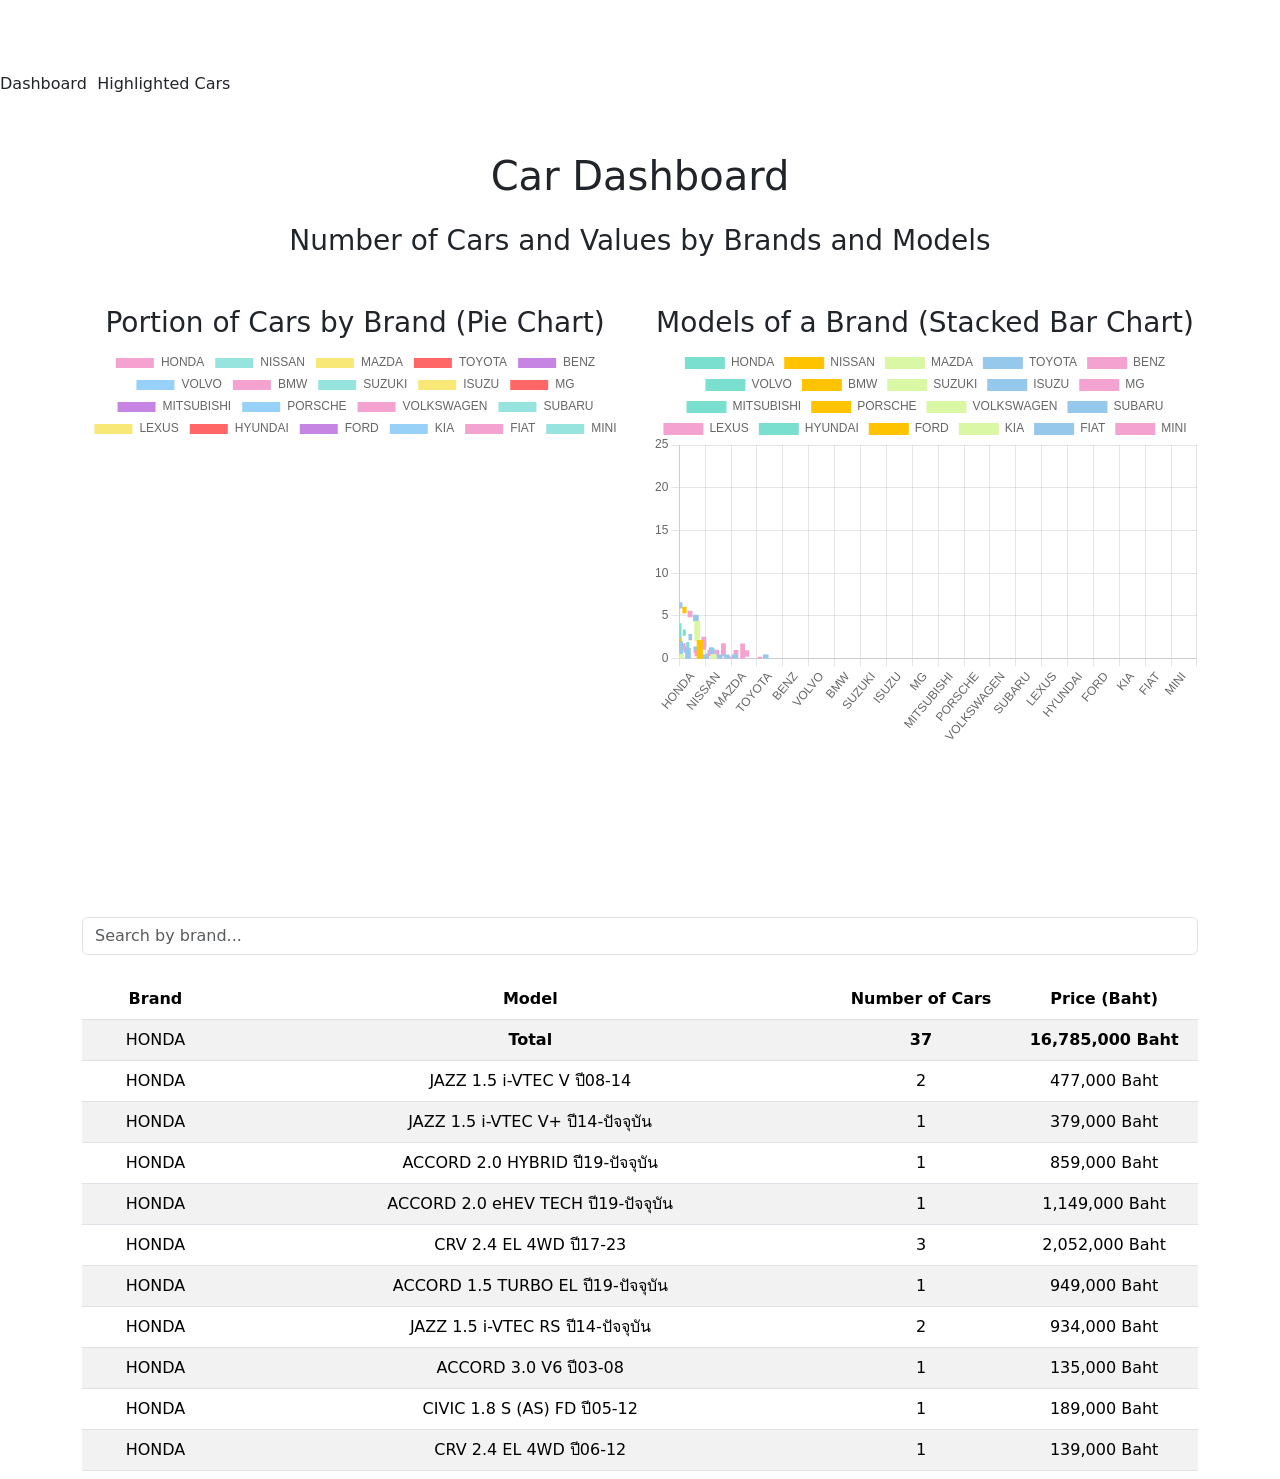
==== car-analytics/index.html @ ac3070f9 "project" ====
<!doctype html>
<html lang="en">

<head>
  <meta charset="UTF-8" />
  <meta name="viewport" content="width=device-width, initial-scale=1.0" />
  <title>Car Analysis</title>
  <!-- Bootstrap CSS -->
  <link href="https://cdn.jsdelivr.net/npm/bootstrap@5.3.0/dist/css/bootstrap.min.css" rel="stylesheet">
  <script type="module" crossorigin src="/car-analytics/assets/index-DmUefVXz.js"></script>
  <link rel="stylesheet" crossorigin href="/car-analytics/assets/index-yUA__XwN.css">
</head>

<body>
  <div id="root"></div>
  <!-- Bootstrap JS -->
  <script src="https://cdn.jsdelivr.net/npm/bootstrap@5.3.0/dist/js/bootstrap.bundle.min.js"></script>
</body>

</html>
---- car-analytics/assets/index-yUA__XwN.css ----
@charset "UTF-8";.highlighted-cars-container{padding:20px}.brand-tabs{display:flex;flex-wrap:wrap;gap:10px;margin:0}.brand-tab{padding:10px 15px;margin:0;cursor:pointer;background-color:#333;color:#fff;border:none;border-radius:5px;transition:background-color .3s ease}.brand-tab.active{background-color:#007bff;color:#fff}.form-control{width:100%;padding:10px;margin-bottom:20px;border-radius:5px;border:1px solid #ccc}.card-grid{display:grid;grid-template-columns:repeat(auto-fit,minmax(250px,1fr));gap:20px}.car-card{background-color:#fff;border:1px solid #ddd;border-radius:10px;padding:15px;box-shadow:0 2px 4px #0000001a;display:flex;flex-direction:column;justify-content:space-between}.car-image{width:100%;height:200px;object-fit:cover;border-radius:10px;margin-bottom:15px}.car-details h3{font-size:18px;margin-bottom:10px}.car-details p{margin:5px 0;font-size:14px}.car-details .highlight-button{padding:10px;margin-top:10px;background-color:#28a745;color:#fff;border:none;border-radius:5px;cursor:pointer}.car-details .highlight-button:hover{background-color:#218838}.car-details .remove-button{padding:10px;margin-top:10px;background-color:#dc3545;color:#fff;border:none;border-radius:5px;cursor:pointer}.car-details .remove-button:hover{background-color:#c82333}.remove-all-button{margin-top:20px;padding:10px 20px;background-color:#dc3545;color:#fff;border:none;border-radius:5px;cursor:pointer}.remove-all-button:hover{background-color:#c82333}#root{max-width:1280px;margin:0 auto;padding-top:4rem;text-align:center}.navbar{position:fixed;top:0;left:0;width:18%;z-index:1000;display:flex;justify-content:center;gap:0px;padding:1rem 0;background-color:#fff}.nav-link{text-decoration:none;font-size:1.2rem;font-weight:700;color:#ea8fb2;padding:.5rem 1rem;border-radius:5px;transition:background-color .3s ease,color .3s ease}.nav-link:hover{color:#fff;font-weight:bolder}.nav-link:active{font-weight:700;color:plum}.content{margin-top:2rem;padding:1rem}@media (max-width: 768px){#root{padding-top:6rem}.navbar{flex-direction:column;gap:10px}.nav-link{font-size:1rem}}/*!
* Bootstrap  v5.3.3 (https://getbootstrap.com/)
* Copyright 2011-2024 The Bootstrap Authors
* Licensed under MIT (https://github.com/twbs/bootstrap/blob/main/LICENSE)
*/:root,[data-bs-theme=light]{--bs-blue:#0d6efd;--bs-indigo:#6610f2;--bs-purple:#6f42c1;--bs-pink:#d63384;--bs-red:#dc3545;--bs-orange:#fd7e14;--bs-yellow:#ffc107;--bs-green:#198754;--bs-teal:#20c997;--bs-cyan:#0dcaf0;--bs-black:#000;--bs-white:#fff;--bs-gray:#6c757d;--bs-gray-dark:#343a40;--bs-gray-100:#f8f9fa;--bs-gray-200:#e9ecef;--bs-gray-300:#dee2e6;--bs-gray-400:#ced4da;--bs-gray-500:#adb5bd;--bs-gray-600:#6c757d;--bs-gray-700:#495057;--bs-gray-800:#343a40;--bs-gray-900:#212529;--bs-primary:#0d6efd;--bs-secondary:#6c757d;--bs-success:#198754;--bs-info:#0dcaf0;--bs-warning:#ffc107;--bs-danger:#dc3545;--bs-light:#f8f9fa;--bs-dark:#212529;--bs-primary-rgb:13,110,253;--bs-secondary-rgb:108,117,125;--bs-success-rgb:25,135,84;--bs-info-rgb:13,202,240;--bs-warning-rgb:255,193,7;--bs-danger-rgb:220,53,69;--bs-light-rgb:248,249,250;--bs-dark-rgb:33,37,41;--bs-primary-text-emphasis:#052c65;--bs-secondary-text-emphasis:#2b2f32;--bs-success-text-emphasis:#0a3622;--bs-info-text-emphasis:#055160;--bs-warning-text-emphasis:#664d03;--bs-danger-text-emphasis:#58151c;--bs-light-text-emphasis:#495057;--bs-dark-text-emphasis:#495057;--bs-primary-bg-subtle:#cfe2ff;--bs-secondary-bg-subtle:#e2e3e5;--bs-success-bg-subtle:#d1e7dd;--bs-info-bg-subtle:#cff4fc;--bs-warning-bg-subtle:#fff3cd;--bs-danger-bg-subtle:#f8d7da;--bs-light-bg-subtle:#fcfcfd;--bs-dark-bg-subtle:#ced4da;--bs-primary-border-subtle:#9ec5fe;--bs-secondary-border-subtle:#c4c8cb;--bs-success-border-subtle:#a3cfbb;--bs-info-border-subtle:#9eeaf9;--bs-warning-border-subtle:#ffe69c;--bs-danger-border-subtle:#f1aeb5;--bs-light-border-subtle:#e9ecef;--bs-dark-border-subtle:#adb5bd;--bs-white-rgb:255,255,255;--bs-black-rgb:0,0,0;--bs-font-sans-serif:system-ui,-apple-system,"Segoe UI",Roboto,"Helvetica Neue","Noto Sans","Liberation Sans",Arial,sans-serif,"Apple Color Emoji","Segoe UI Emoji","Segoe UI Symbol","Noto Color Emoji";--bs-font-monospace:SFMono-Regular,Menlo,Monaco,Consolas,"Liberation Mono","Courier New",monospace;--bs-gradient:linear-gradient(180deg, rgba(255, 255, 255, .15), rgba(255, 255, 255, 0));--bs-body-font-family:var(--bs-font-sans-serif);--bs-body-font-size:1rem;--bs-body-font-weight:400;--bs-body-line-height:1.5;--bs-body-color:#212529;--bs-body-color-rgb:33,37,41;--bs-body-bg:#fff;--bs-body-bg-rgb:255,255,255;--bs-emphasis-color:#000;--bs-emphasis-color-rgb:0,0,0;--bs-secondary-color:rgba(33, 37, 41, .75);--bs-secondary-color-rgb:33,37,41;--bs-secondary-bg:#e9ecef;--bs-secondary-bg-rgb:233,236,239;--bs-tertiary-color:rgba(33, 37, 41, .5);--bs-tertiary-color-rgb:33,37,41;--bs-tertiary-bg:#f8f9fa;--bs-tertiary-bg-rgb:248,249,250;--bs-heading-color:inherit;--bs-link-color:#0d6efd;--bs-link-color-rgb:13,110,253;--bs-link-decoration:underline;--bs-link-hover-color:#0a58ca;--bs-link-hover-color-rgb:10,88,202;--bs-code-color:#d63384;--bs-highlight-color:#212529;--bs-highlight-bg:#fff3cd;--bs-border-width:1px;--bs-border-style:solid;--bs-border-color:#dee2e6;--bs-border-color-translucent:rgba(0, 0, 0, .175);--bs-border-radius:.375rem;--bs-border-radius-sm:.25rem;--bs-border-radius-lg:.5rem;--bs-border-radius-xl:1rem;--bs-border-radius-xxl:2rem;--bs-border-radius-2xl:var(--bs-border-radius-xxl);--bs-border-radius-pill:50rem;--bs-box-shadow:0 .5rem 1rem rgba(0, 0, 0, .15);--bs-box-shadow-sm:0 .125rem .25rem rgba(0, 0, 0, .075);--bs-box-shadow-lg:0 1rem 3rem rgba(0, 0, 0, .175);--bs-box-shadow-inset:inset 0 1px 2px rgba(0, 0, 0, .075);--bs-focus-ring-width:.25rem;--bs-focus-ring-opacity:.25;--bs-focus-ring-color:rgba(13, 110, 253, .25);--bs-form-valid-color:#198754;--bs-form-valid-border-color:#198754;--bs-form-invalid-color:#dc3545;--bs-form-invalid-border-color:#dc3545}[data-bs-theme=dark]{color-scheme:dark;--bs-body-color:#dee2e6;--bs-body-color-rgb:222,226,230;--bs-body-bg:#212529;--bs-body-bg-rgb:33,37,41;--bs-emphasis-color:#fff;--bs-emphasis-color-rgb:255,255,255;--bs-secondary-color:rgba(222, 226, 230, .75);--bs-secondary-color-rgb:222,226,230;--bs-secondary-bg:#343a40;--bs-secondary-bg-rgb:52,58,64;--bs-tertiary-color:rgba(222, 226, 230, .5);--bs-tertiary-color-rgb:222,226,230;--bs-tertiary-bg:#2b3035;--bs-tertiary-bg-rgb:43,48,53;--bs-primary-text-emphasis:#6ea8fe;--bs-secondary-text-emphasis:#a7acb1;--bs-success-text-emphasis:#75b798;--bs-info-text-emphasis:#6edff6;--bs-warning-text-emphasis:#ffda6a;--bs-danger-text-emphasis:#ea868f;--bs-light-text-emphasis:#f8f9fa;--bs-dark-text-emphasis:#dee2e6;--bs-primary-bg-subtle:#031633;--bs-secondary-bg-subtle:#161719;--bs-success-bg-subtle:#051b11;--bs-info-bg-subtle:#032830;--bs-warning-bg-subtle:#332701;--bs-danger-bg-subtle:#2c0b0e;--bs-light-bg-subtle:#343a40;--bs-dark-bg-subtle:#1a1d20;--bs-primary-border-subtle:#084298;--bs-secondary-border-subtle:#41464b;--bs-success-border-subtle:#0f5132;--bs-info-border-subtle:#087990;--bs-warning-border-subtle:#997404;--bs-danger-border-subtle:#842029;--bs-light-border-subtle:#495057;--bs-dark-border-subtle:#343a40;--bs-heading-color:inherit;--bs-link-color:#6ea8fe;--bs-link-hover-color:#8bb9fe;--bs-link-color-rgb:110,168,254;--bs-link-hover-color-rgb:139,185,254;--bs-code-color:#e685b5;--bs-highlight-color:#dee2e6;--bs-highlight-bg:#664d03;--bs-border-color:#495057;--bs-border-color-translucent:rgba(255, 255, 255, .15);--bs-form-valid-color:#75b798;--bs-form-valid-border-color:#75b798;--bs-form-invalid-color:#ea868f;--bs-form-invalid-border-color:#ea868f}*,:after,:before{box-sizing:border-box}@media (prefers-reduced-motion:no-preference){:root{scroll-behavior:smooth}}body{margin:0;font-family:var(--bs-body-font-family);font-size:var(--bs-body-font-size);font-weight:var(--bs-body-font-weight);line-height:var(--bs-body-line-height);color:var(--bs-body-color);text-align:var(--bs-body-text-align);background-color:var(--bs-body-bg);-webkit-text-size-adjust:100%;-webkit-tap-highlight-color:transparent}hr{margin:1rem 0;color:inherit;border:0;border-top:var(--bs-border-width) solid;opacity:.25}.h1,.h2,.h3,.h4,.h5,.h6,h1,h2,h3,h4,h5,h6{margin-top:0;margin-bottom:.5rem;font-weight:500;line-height:1.2;color:var(--bs-heading-color)}.h1,h1{font-size:calc(1.375rem + 1.5vw)}@media (min-width:1200px){.h1,h1{font-size:2.5rem}}.h2,h2{font-size:calc(1.325rem + .9vw)}@media (min-width:1200px){.h2,h2{font-size:2rem}}.h3,h3{font-size:calc(1.3rem + .6vw)}@media (min-width:1200px){.h3,h3{font-size:1.75rem}}.h4,h4{font-size:calc(1.275rem + .3vw)}@media (min-width:1200px){.h4,h4{font-size:1.5rem}}.h5,h5{font-size:1.25rem}.h6,h6{font-size:1rem}p{margin-top:0;margin-bottom:1rem}abbr[title]{-webkit-text-decoration:underline dotted;text-decoration:underline dotted;cursor:help;-webkit-text-decoration-skip-ink:none;text-decoration-skip-ink:none}address{margin-bottom:1rem;font-style:normal;line-height:inherit}ol,ul{padding-left:2rem}dl,ol,ul{margin-top:0;margin-bottom:1rem}ol ol,ol ul,ul ol,ul ul{margin-bottom:0}dt{font-weight:700}dd{margin-bottom:.5rem;margin-left:0}blockquote{margin:0 0 1rem}b,strong{font-weight:bolder}.small,small{font-size:.875em}.mark,mark{padding:.1875em;color:var(--bs-highlight-color);background-color:var(--bs-highlight-bg)}sub,sup{position:relative;font-size:.75em;line-height:0;vertical-align:baseline}sub{bottom:-.25em}sup{top:-.5em}a{color:rgba(var(--bs-link-color-rgb),var(--bs-link-opacity,1));text-decoration:underline}a:hover{--bs-link-color-rgb:var(--bs-link-hover-color-rgb)}a:not([href]):not([class]),a:not([href]):not([class]):hover{color:inherit;text-decoration:none}code,kbd,pre,samp{font-family:var(--bs-font-monospace);font-size:1em}pre{display:block;margin-top:0;margin-bottom:1rem;overflow:auto;font-size:.875em}pre code{font-size:inherit;color:inherit;word-break:normal}code{font-size:.875em;color:var(--bs-code-color);word-wrap:break-word}a>code{color:inherit}kbd{padding:.1875rem .375rem;font-size:.875em;color:var(--bs-body-bg);background-color:var(--bs-body-color);border-radius:.25rem}kbd kbd{padding:0;font-size:1em}figure{margin:0 0 1rem}img,svg{vertical-align:middle}table{caption-side:bottom;border-collapse:collapse}caption{padding-top:.5rem;padding-bottom:.5rem;color:var(--bs-secondary-color);text-align:left}th{text-align:inherit;text-align:-webkit-match-parent}tbody,td,tfoot,th,thead,tr{border-color:inherit;border-style:solid;border-width:0}label{display:inline-block}button{border-radius:0}button:focus:not(:focus-visible){outline:0}button,input,optgroup,select,textarea{margin:0;font-family:inherit;font-size:inherit;line-height:inherit}button,select{text-transform:none}[role=button]{cursor:pointer}select{word-wrap:normal}select:disabled{opacity:1}[list]:not([type=date]):not([type=datetime-local]):not([type=month]):not([type=week]):not([type=time])::-webkit-calendar-picker-indicator{display:none!important}[type=button],[type=reset],[type=submit],button{-webkit-appearance:button}[type=button]:not(:disabled),[type=reset]:not(:disabled),[type=submit]:not(:disabled),button:not(:disabled){cursor:pointer}::-moz-focus-inner{padding:0;border-style:none}textarea{resize:vertical}fieldset{min-width:0;padding:0;margin:0;border:0}legend{float:left;width:100%;padding:0;margin-bottom:.5rem;font-size:calc(1.275rem + .3vw);line-height:inherit}@media (min-width:1200px){legend{font-size:1.5rem}}legend+*{clear:left}::-webkit-datetime-edit-day-field,::-webkit-datetime-edit-fields-wrapper,::-webkit-datetime-edit-hour-field,::-webkit-datetime-edit-minute,::-webkit-datetime-edit-month-field,::-webkit-datetime-edit-text,::-webkit-datetime-edit-year-field{padding:0}::-webkit-inner-spin-button{height:auto}[type=search]{-webkit-appearance:textfield;outline-offset:-2px}::-webkit-search-decoration{-webkit-appearance:none}::-webkit-color-swatch-wrapper{padding:0}::-webkit-file-upload-button{font:inherit;-webkit-appearance:button}::file-selector-button{font:inherit;-webkit-appearance:button}output{display:inline-block}iframe{border:0}summary{display:list-item;cursor:pointer}progress{vertical-align:baseline}[hidden]{display:none!important}.lead{font-size:1.25rem;font-weight:300}.display-1{font-size:calc(1.625rem + 4.5vw);font-weight:300;line-height:1.2}@media (min-width:1200px){.display-1{font-size:5rem}}.display-2{font-size:calc(1.575rem + 3.9vw);font-weight:300;line-height:1.2}@media (min-width:1200px){.display-2{font-size:4.5rem}}.display-3{font-size:calc(1.525rem + 3.3vw);font-weight:300;line-height:1.2}@media (min-width:1200px){.display-3{font-size:4rem}}.display-4{font-size:calc(1.475rem + 2.7vw);font-weight:300;line-height:1.2}@media (min-width:1200px){.display-4{font-size:3.5rem}}.display-5{font-size:calc(1.425rem + 2.1vw);font-weight:300;line-height:1.2}@media (min-width:1200px){.display-5{font-size:3rem}}.display-6{font-size:calc(1.375rem + 1.5vw);font-weight:300;line-height:1.2}@media (min-width:1200px){.display-6{font-size:2.5rem}}.list-unstyled,.list-inline{padding-left:0;list-style:none}.list-inline-item{display:inline-block}.list-inline-item:not(:last-child){margin-right:.5rem}.initialism{font-size:.875em;text-transform:uppercase}.blockquote{margin-bottom:1rem;font-size:1.25rem}.blockquote>:last-child{margin-bottom:0}.blockquote-footer{margin-top:-1rem;margin-bottom:1rem;font-size:.875em;color:#6c757d}.blockquote-footer:before{content:"— "}.img-fluid{max-width:100%;height:auto}.img-thumbnail{padding:.25rem;background-color:var(--bs-body-bg);border:var(--bs-border-width) solid var(--bs-border-color);border-radius:var(--bs-border-radius);max-width:100%;height:auto}.figure{display:inline-block}.figure-img{margin-bottom:.5rem;line-height:1}.figure-caption{font-size:.875em;color:var(--bs-secondary-color)}.container,.container-fluid,.container-lg,.container-md,.container-sm,.container-xl,.container-xxl{--bs-gutter-x:1.5rem;--bs-gutter-y:0;width:100%;padding-right:calc(var(--bs-gutter-x) * .5);padding-left:calc(var(--bs-gutter-x) * .5);margin-right:auto;margin-left:auto}@media (min-width:576px){.container,.container-sm{max-width:540px}}@media (min-width:768px){.container,.container-md,.container-sm{max-width:720px}}@media (min-width:992px){.container,.container-lg,.container-md,.container-sm{max-width:960px}}@media (min-width:1200px){.container,.container-lg,.container-md,.container-sm,.container-xl{max-width:1140px}}@media (min-width:1400px){.container,.container-lg,.container-md,.container-sm,.container-xl,.container-xxl{max-width:1320px}}:root{--bs-breakpoint-xs:0;--bs-breakpoint-sm:576px;--bs-breakpoint-md:768px;--bs-breakpoint-lg:992px;--bs-breakpoint-xl:1200px;--bs-breakpoint-xxl:1400px}.row{--bs-gutter-x:1.5rem;--bs-gutter-y:0;display:flex;flex-wrap:wrap;margin-top:calc(-1 * var(--bs-gutter-y));margin-right:calc(-.5 * var(--bs-gutter-x));margin-left:calc(-.5 * var(--bs-gutter-x))}.row>*{flex-shrink:0;width:100%;max-width:100%;padding-right:calc(var(--bs-gutter-x) * .5);padding-left:calc(var(--bs-gutter-x) * .5);margin-top:var(--bs-gutter-y)}.col{flex:1 0 0%}.row-cols-auto>*{flex:0 0 auto;width:auto}.row-cols-1>*{flex:0 0 auto;width:100%}.row-cols-2>*{flex:0 0 auto;width:50%}.row-cols-3>*{flex:0 0 auto;width:33.33333333%}.row-cols-4>*{flex:0 0 auto;width:25%}.row-cols-5>*{flex:0 0 auto;width:20%}.row-cols-6>*{flex:0 0 auto;width:16.66666667%}.col-auto{flex:0 0 auto;width:auto}.col-1{flex:0 0 auto;width:8.33333333%}.col-2{flex:0 0 auto;width:16.66666667%}.col-3{flex:0 0 auto;width:25%}.col-4{flex:0 0 auto;width:33.33333333%}.col-5{flex:0 0 auto;width:41.66666667%}.col-6{flex:0 0 auto;width:50%}.col-7{flex:0 0 auto;width:58.33333333%}.col-8{flex:0 0 auto;width:66.66666667%}.col-9{flex:0 0 auto;width:75%}.col-10{flex:0 0 auto;width:83.33333333%}.col-11{flex:0 0 auto;width:91.66666667%}.col-12{flex:0 0 auto;width:100%}.offset-1{margin-left:8.33333333%}.offset-2{margin-left:16.66666667%}.offset-3{margin-left:25%}.offset-4{margin-left:33.33333333%}.offset-5{margin-left:41.66666667%}.offset-6{margin-left:50%}.offset-7{margin-left:58.33333333%}.offset-8{margin-left:66.66666667%}.offset-9{margin-left:75%}.offset-10{margin-left:83.33333333%}.offset-11{margin-left:91.66666667%}.g-0,.gx-0{--bs-gutter-x:0}.g-0,.gy-0{--bs-gutter-y:0}.g-1,.gx-1{--bs-gutter-x:.25rem}.g-1,.gy-1{--bs-gutter-y:.25rem}.g-2,.gx-2{--bs-gutter-x:.5rem}.g-2,.gy-2{--bs-gutter-y:.5rem}.g-3,.gx-3{--bs-gutter-x:1rem}.g-3,.gy-3{--bs-gutter-y:1rem}.g-4,.gx-4{--bs-gutter-x:1.5rem}.g-4,.gy-4{--bs-gutter-y:1.5rem}.g-5,.gx-5{--bs-gutter-x:3rem}.g-5,.gy-5{--bs-gutter-y:3rem}@media (min-width:576px){.col-sm{flex:1 0 0%}.row-cols-sm-auto>*{flex:0 0 auto;width:auto}.row-cols-sm-1>*{flex:0 0 auto;width:100%}.row-cols-sm-2>*{flex:0 0 auto;width:50%}.row-cols-sm-3>*{flex:0 0 auto;width:33.33333333%}.row-cols-sm-4>*{flex:0 0 auto;width:25%}.row-cols-sm-5>*{flex:0 0 auto;width:20%}.row-cols-sm-6>*{flex:0 0 auto;width:16.66666667%}.col-sm-auto{flex:0 0 auto;width:auto}.col-sm-1{flex:0 0 auto;width:8.33333333%}.col-sm-2{flex:0 0 auto;width:16.66666667%}.col-sm-3{flex:0 0 auto;width:25%}.col-sm-4{flex:0 0 auto;width:33.33333333%}.col-sm-5{flex:0 0 auto;width:41.66666667%}.col-sm-6{flex:0 0 auto;width:50%}.col-sm-7{flex:0 0 auto;width:58.33333333%}.col-sm-8{flex:0 0 auto;width:66.66666667%}.col-sm-9{flex:0 0 auto;width:75%}.col-sm-10{flex:0 0 auto;width:83.33333333%}.col-sm-11{flex:0 0 auto;width:91.66666667%}.col-sm-12{flex:0 0 auto;width:100%}.offset-sm-0{margin-left:0}.offset-sm-1{margin-left:8.33333333%}.offset-sm-2{margin-left:16.66666667%}.offset-sm-3{margin-left:25%}.offset-sm-4{margin-left:33.33333333%}.offset-sm-5{margin-left:41.66666667%}.offset-sm-6{margin-left:50%}.offset-sm-7{margin-left:58.33333333%}.offset-sm-8{margin-left:66.66666667%}.offset-sm-9{margin-left:75%}.offset-sm-10{margin-left:83.33333333%}.offset-sm-11{margin-left:91.66666667%}.g-sm-0,.gx-sm-0{--bs-gutter-x:0}.g-sm-0,.gy-sm-0{--bs-gutter-y:0}.g-sm-1,.gx-sm-1{--bs-gutter-x:.25rem}.g-sm-1,.gy-sm-1{--bs-gutter-y:.25rem}.g-sm-2,.gx-sm-2{--bs-gutter-x:.5rem}.g-sm-2,.gy-sm-2{--bs-gutter-y:.5rem}.g-sm-3,.gx-sm-3{--bs-gutter-x:1rem}.g-sm-3,.gy-sm-3{--bs-gutter-y:1rem}.g-sm-4,.gx-sm-4{--bs-gutter-x:1.5rem}.g-sm-4,.gy-sm-4{--bs-gutter-y:1.5rem}.g-sm-5,.gx-sm-5{--bs-gutter-x:3rem}.g-sm-5,.gy-sm-5{--bs-gutter-y:3rem}}@media (min-width:768px){.col-md{flex:1 0 0%}.row-cols-md-auto>*{flex:0 0 auto;width:auto}.row-cols-md-1>*{flex:0 0 auto;width:100%}.row-cols-md-2>*{flex:0 0 auto;width:50%}.row-cols-md-3>*{flex:0 0 auto;width:33.33333333%}.row-cols-md-4>*{flex:0 0 auto;width:25%}.row-cols-md-5>*{flex:0 0 auto;width:20%}.row-cols-md-6>*{flex:0 0 auto;width:16.66666667%}.col-md-auto{flex:0 0 auto;width:auto}.col-md-1{flex:0 0 auto;width:8.33333333%}.col-md-2{flex:0 0 auto;width:16.66666667%}.col-md-3{flex:0 0 auto;width:25%}.col-md-4{flex:0 0 auto;width:33.33333333%}.col-md-5{flex:0 0 auto;width:41.66666667%}.col-md-6{flex:0 0 auto;width:50%}.col-md-7{flex:0 0 auto;width:58.33333333%}.col-md-8{flex:0 0 auto;width:66.66666667%}.col-md-9{flex:0 0 auto;width:75%}.col-md-10{flex:0 0 auto;width:83.33333333%}.col-md-11{flex:0 0 auto;width:91.66666667%}.col-md-12{flex:0 0 auto;width:100%}.offset-md-0{margin-left:0}.offset-md-1{margin-left:8.33333333%}.offset-md-2{margin-left:16.66666667%}.offset-md-3{margin-left:25%}.offset-md-4{margin-left:33.33333333%}.offset-md-5{margin-left:41.66666667%}.offset-md-6{margin-left:50%}.offset-md-7{margin-left:58.33333333%}.offset-md-8{margin-left:66.66666667%}.offset-md-9{margin-left:75%}.offset-md-10{margin-left:83.33333333%}.offset-md-11{margin-left:91.66666667%}.g-md-0,.gx-md-0{--bs-gutter-x:0}.g-md-0,.gy-md-0{--bs-gutter-y:0}.g-md-1,.gx-md-1{--bs-gutter-x:.25rem}.g-md-1,.gy-md-1{--bs-gutter-y:.25rem}.g-md-2,.gx-md-2{--bs-gutter-x:.5rem}.g-md-2,.gy-md-2{--bs-gutter-y:.5rem}.g-md-3,.gx-md-3{--bs-gutter-x:1rem}.g-md-3,.gy-md-3{--bs-gutter-y:1rem}.g-md-4,.gx-md-4{--bs-gutter-x:1.5rem}.g-md-4,.gy-md-4{--bs-gutter-y:1.5rem}.g-md-5,.gx-md-5{--bs-gutter-x:3rem}.g-md-5,.gy-md-5{--bs-gutter-y:3rem}}@media (min-width:992px){.col-lg{flex:1 0 0%}.row-cols-lg-auto>*{flex:0 0 auto;width:auto}.row-cols-lg-1>*{flex:0 0 auto;width:100%}.row-cols-lg-2>*{flex:0 0 auto;width:50%}.row-cols-lg-3>*{flex:0 0 auto;width:33.33333333%}.row-cols-lg-4>*{flex:0 0 auto;width:25%}.row-cols-lg-5>*{flex:0 0 auto;width:20%}.row-cols-lg-6>*{flex:0 0 auto;width:16.66666667%}.col-lg-auto{flex:0 0 auto;width:auto}.col-lg-1{flex:0 0 auto;width:8.33333333%}.col-lg-2{flex:0 0 auto;width:16.66666667%}.col-lg-3{flex:0 0 auto;width:25%}.col-lg-4{flex:0 0 auto;width:33.33333333%}.col-lg-5{flex:0 0 auto;width:41.66666667%}.col-lg-6{flex:0 0 auto;width:50%}.col-lg-7{flex:0 0 auto;width:58.33333333%}.col-lg-8{flex:0 0 auto;width:66.66666667%}.col-lg-9{flex:0 0 auto;width:75%}.col-lg-10{flex:0 0 auto;width:83.33333333%}.col-lg-11{flex:0 0 auto;width:91.66666667%}.col-lg-12{flex:0 0 auto;width:100%}.offset-lg-0{margin-left:0}.offset-lg-1{margin-left:8.33333333%}.offset-lg-2{margin-left:16.66666667%}.offset-lg-3{margin-left:25%}.offset-lg-4{margin-left:33.33333333%}.offset-lg-5{margin-left:41.66666667%}.offset-lg-6{margin-left:50%}.offset-lg-7{margin-left:58.33333333%}.offset-lg-8{margin-left:66.66666667%}.offset-lg-9{margin-left:75%}.offset-lg-10{margin-left:83.33333333%}.offset-lg-11{margin-left:91.66666667%}.g-lg-0,.gx-lg-0{--bs-gutter-x:0}.g-lg-0,.gy-lg-0{--bs-gutter-y:0}.g-lg-1,.gx-lg-1{--bs-gutter-x:.25rem}.g-lg-1,.gy-lg-1{--bs-gutter-y:.25rem}.g-lg-2,.gx-lg-2{--bs-gutter-x:.5rem}.g-lg-2,.gy-lg-2{--bs-gutter-y:.5rem}.g-lg-3,.gx-lg-3{--bs-gutter-x:1rem}.g-lg-3,.gy-lg-3{--bs-gutter-y:1rem}.g-lg-4,.gx-lg-4{--bs-gutter-x:1.5rem}.g-lg-4,.gy-lg-4{--bs-gutter-y:1.5rem}.g-lg-5,.gx-lg-5{--bs-gutter-x:3rem}.g-lg-5,.gy-lg-5{--bs-gutter-y:3rem}}@media (min-width:1200px){.col-xl{flex:1 0 0%}.row-cols-xl-auto>*{flex:0 0 auto;width:auto}.row-cols-xl-1>*{flex:0 0 auto;width:100%}.row-cols-xl-2>*{flex:0 0 auto;width:50%}.row-cols-xl-3>*{flex:0 0 auto;width:33.33333333%}.row-cols-xl-4>*{flex:0 0 auto;width:25%}.row-cols-xl-5>*{flex:0 0 auto;width:20%}.row-cols-xl-6>*{flex:0 0 auto;width:16.66666667%}.col-xl-auto{flex:0 0 auto;width:auto}.col-xl-1{flex:0 0 auto;width:8.33333333%}.col-xl-2{flex:0 0 auto;width:16.66666667%}.col-xl-3{flex:0 0 auto;width:25%}.col-xl-4{flex:0 0 auto;width:33.33333333%}.col-xl-5{flex:0 0 auto;width:41.66666667%}.col-xl-6{flex:0 0 auto;width:50%}.col-xl-7{flex:0 0 auto;width:58.33333333%}.col-xl-8{flex:0 0 auto;width:66.66666667%}.col-xl-9{flex:0 0 auto;width:75%}.col-xl-10{flex:0 0 auto;width:83.33333333%}.col-xl-11{flex:0 0 auto;width:91.66666667%}.col-xl-12{flex:0 0 auto;width:100%}.offset-xl-0{margin-left:0}.offset-xl-1{margin-left:8.33333333%}.offset-xl-2{margin-left:16.66666667%}.offset-xl-3{margin-left:25%}.offset-xl-4{margin-left:33.33333333%}.offset-xl-5{margin-left:41.66666667%}.offset-xl-6{margin-left:50%}.offset-xl-7{margin-left:58.33333333%}.offset-xl-8{margin-left:66.66666667%}.offset-xl-9{margin-left:75%}.offset-xl-10{margin-left:83.33333333%}.offset-xl-11{margin-left:91.66666667%}.g-xl-0,.gx-xl-0{--bs-gutter-x:0}.g-xl-0,.gy-xl-0{--bs-gutter-y:0}.g-xl-1,.gx-xl-1{--bs-gutter-x:.25rem}.g-xl-1,.gy-xl-1{--bs-gutter-y:.25rem}.g-xl-2,.gx-xl-2{--bs-gutter-x:.5rem}.g-xl-2,.gy-xl-2{--bs-gutter-y:.5rem}.g-xl-3,.gx-xl-3{--bs-gutter-x:1rem}.g-xl-3,.gy-xl-3{--bs-gutter-y:1rem}.g-xl-4,.gx-xl-4{--bs-gutter-x:1.5rem}.g-xl-4,.gy-xl-4{--bs-gutter-y:1.5rem}.g-xl-5,.gx-xl-5{--bs-gutter-x:3rem}.g-xl-5,.gy-xl-5{--bs-gutter-y:3rem}}@media (min-width:1400px){.col-xxl{flex:1 0 0%}.row-cols-xxl-auto>*{flex:0 0 auto;width:auto}.row-cols-xxl-1>*{flex:0 0 auto;width:100%}.row-cols-xxl-2>*{flex:0 0 auto;width:50%}.row-cols-xxl-3>*{flex:0 0 auto;width:33.33333333%}.row-cols-xxl-4>*{flex:0 0 auto;width:25%}.row-cols-xxl-5>*{flex:0 0 auto;width:20%}.row-cols-xxl-6>*{flex:0 0 auto;width:16.66666667%}.col-xxl-auto{flex:0 0 auto;width:auto}.col-xxl-1{flex:0 0 auto;width:8.33333333%}.col-xxl-2{flex:0 0 auto;width:16.66666667%}.col-xxl-3{flex:0 0 auto;width:25%}.col-xxl-4{flex:0 0 auto;width:33.33333333%}.col-xxl-5{flex:0 0 auto;width:41.66666667%}.col-xxl-6{flex:0 0 auto;width:50%}.col-xxl-7{flex:0 0 auto;width:58.33333333%}.col-xxl-8{flex:0 0 auto;width:66.66666667%}.col-xxl-9{flex:0 0 auto;width:75%}.col-xxl-10{flex:0 0 auto;width:83.33333333%}.col-xxl-11{flex:0 0 auto;width:91.66666667%}.col-xxl-12{flex:0 0 auto;width:100%}.offset-xxl-0{margin-left:0}.offset-xxl-1{margin-left:8.33333333%}.offset-xxl-2{margin-left:16.66666667%}.offset-xxl-3{margin-left:25%}.offset-xxl-4{margin-left:33.33333333%}.offset-xxl-5{margin-left:41.66666667%}.offset-xxl-6{margin-left:50%}.offset-xxl-7{margin-left:58.33333333%}.offset-xxl-8{margin-left:66.66666667%}.offset-xxl-9{margin-left:75%}.offset-xxl-10{margin-left:83.33333333%}.offset-xxl-11{margin-left:91.66666667%}.g-xxl-0,.gx-xxl-0{--bs-gutter-x:0}.g-xxl-0,.gy-xxl-0{--bs-gutter-y:0}.g-xxl-1,.gx-xxl-1{--bs-gutter-x:.25rem}.g-xxl-1,.gy-xxl-1{--bs-gutter-y:.25rem}.g-xxl-2,.gx-xxl-2{--bs-gutter-x:.5rem}.g-xxl-2,.gy-xxl-2{--bs-gutter-y:.5rem}.g-xxl-3,.gx-xxl-3{--bs-gutter-x:1rem}.g-xxl-3,.gy-xxl-3{--bs-gutter-y:1rem}.g-xxl-4,.gx-xxl-4{--bs-gutter-x:1.5rem}.g-xxl-4,.gy-xxl-4{--bs-gutter-y:1.5rem}.g-xxl-5,.gx-xxl-5{--bs-gutter-x:3rem}.g-xxl-5,.gy-xxl-5{--bs-gutter-y:3rem}}.table{--bs-table-color-type:initial;--bs-table-bg-type:initial;--bs-table-color-state:initial;--bs-table-bg-state:initial;--bs-table-color:var(--bs-emphasis-color);--bs-table-bg:var(--bs-body-bg);--bs-table-border-color:var(--bs-border-color);--bs-table-accent-bg:transparent;--bs-table-striped-color:var(--bs-emphasis-color);--bs-table-striped-bg:rgba(var(--bs-emphasis-color-rgb), .05);--bs-table-active-color:var(--bs-emphasis-color);--bs-table-active-bg:rgba(var(--bs-emphasis-color-rgb), .1);--bs-table-hover-color:var(--bs-emphasis-color);--bs-table-hover-bg:rgba(var(--bs-emphasis-color-rgb), .075);width:100%;margin-bottom:1rem;vertical-align:top;border-color:var(--bs-table-border-color)}.table>:not(caption)>*>*{padding:.5rem;color:var(--bs-table-color-state,var(--bs-table-color-type,var(--bs-table-color)));background-color:var(--bs-table-bg);border-bottom-width:var(--bs-border-width);box-shadow:inset 0 0 0 9999px var(--bs-table-bg-state,var(--bs-table-bg-type,var(--bs-table-accent-bg)))}.table>tbody{vertical-align:inherit}.table>thead{vertical-align:bottom}.table-group-divider{border-top:calc(var(--bs-border-width) * 2) solid currentcolor}.caption-top{caption-side:top}.table-sm>:not(caption)>*>*{padding:.25rem}.table-bordered>:not(caption)>*{border-width:var(--bs-border-width) 0}.table-bordered>:not(caption)>*>*{border-width:0 var(--bs-border-width)}.table-borderless>:not(caption)>*>*{border-bottom-width:0}.table-borderless>:not(:first-child){border-top-width:0}.table-striped>tbody>tr:nth-of-type(odd)>*{--bs-table-color-type:var(--bs-table-striped-color);--bs-table-bg-type:var(--bs-table-striped-bg)}.table-striped-columns>:not(caption)>tr>:nth-child(2n){--bs-table-color-type:var(--bs-table-striped-color);--bs-table-bg-type:var(--bs-table-striped-bg)}.table-active{--bs-table-color-state:var(--bs-table-active-color);--bs-table-bg-state:var(--bs-table-active-bg)}.table-hover>tbody>tr:hover>*{--bs-table-color-state:var(--bs-table-hover-color);--bs-table-bg-state:var(--bs-table-hover-bg)}.table-primary{--bs-table-color:#000;--bs-table-bg:#cfe2ff;--bs-table-border-color:#a6b5cc;--bs-table-striped-bg:#c5d7f2;--bs-table-striped-color:#000;--bs-table-active-bg:#bacbe6;--bs-table-active-color:#000;--bs-table-hover-bg:#bfd1ec;--bs-table-hover-color:#000;color:var(--bs-table-color);border-color:var(--bs-table-border-color)}.table-secondary{--bs-table-color:#000;--bs-table-bg:#e2e3e5;--bs-table-border-color:#b5b6b7;--bs-table-striped-bg:#d7d8da;--bs-table-striped-color:#000;--bs-table-active-bg:#cbccce;--bs-table-active-color:#000;--bs-table-hover-bg:#d1d2d4;--bs-table-hover-color:#000;color:var(--bs-table-color);border-color:var(--bs-table-border-color)}.table-success{--bs-table-color:#000;--bs-table-bg:#d1e7dd;--bs-table-border-color:#a7b9b1;--bs-table-striped-bg:#c7dbd2;--bs-table-striped-color:#000;--bs-table-active-bg:#bcd0c7;--bs-table-active-color:#000;--bs-table-hover-bg:#c1d6cc;--bs-table-hover-color:#000;color:var(--bs-table-color);border-color:var(--bs-table-border-color)}.table-info{--bs-table-color:#000;--bs-table-bg:#cff4fc;--bs-table-border-color:#a6c3ca;--bs-table-striped-bg:#c5e8ef;--bs-table-striped-color:#000;--bs-table-active-bg:#badce3;--bs-table-active-color:#000;--bs-table-hover-bg:#bfe2e9;--bs-table-hover-color:#000;color:var(--bs-table-color);border-color:var(--bs-table-border-color)}.table-warning{--bs-table-color:#000;--bs-table-bg:#fff3cd;--bs-table-border-color:#ccc2a4;--bs-table-striped-bg:#f2e7c3;--bs-table-striped-color:#000;--bs-table-active-bg:#e6dbb9;--bs-table-active-color:#000;--bs-table-hover-bg:#ece1be;--bs-table-hover-color:#000;color:var(--bs-table-color);border-color:var(--bs-table-border-color)}.table-danger{--bs-table-color:#000;--bs-table-bg:#f8d7da;--bs-table-border-color:#c6acae;--bs-table-striped-bg:#eccccf;--bs-table-striped-color:#000;--bs-table-active-bg:#dfc2c4;--bs-table-active-color:#000;--bs-table-hover-bg:#e5c7ca;--bs-table-hover-color:#000;color:var(--bs-table-color);border-color:var(--bs-table-border-color)}.table-light{--bs-table-color:#000;--bs-table-bg:#f8f9fa;--bs-table-border-color:#c6c7c8;--bs-table-striped-bg:#ecedee;--bs-table-striped-color:#000;--bs-table-active-bg:#dfe0e1;--bs-table-active-color:#000;--bs-table-hover-bg:#e5e6e7;--bs-table-hover-color:#000;color:var(--bs-table-color);border-color:var(--bs-table-border-color)}.table-dark{--bs-table-color:#fff;--bs-table-bg:#212529;--bs-table-border-color:#4d5154;--bs-table-striped-bg:#2c3034;--bs-table-striped-color:#fff;--bs-table-active-bg:#373b3e;--bs-table-active-color:#fff;--bs-table-hover-bg:#323539;--bs-table-hover-color:#fff;color:var(--bs-table-color);border-color:var(--bs-table-border-color)}.table-responsive{overflow-x:auto;-webkit-overflow-scrolling:touch}@media (max-width:575.98px){.table-responsive-sm{overflow-x:auto;-webkit-overflow-scrolling:touch}}@media (max-width:767.98px){.table-responsive-md{overflow-x:auto;-webkit-overflow-scrolling:touch}}@media (max-width:991.98px){.table-responsive-lg{overflow-x:auto;-webkit-overflow-scrolling:touch}}@media (max-width:1199.98px){.table-responsive-xl{overflow-x:auto;-webkit-overflow-scrolling:touch}}@media (max-width:1399.98px){.table-responsive-xxl{overflow-x:auto;-webkit-overflow-scrolling:touch}}.form-label{margin-bottom:.5rem}.col-form-label{padding-top:calc(.375rem + var(--bs-border-width));padding-bottom:calc(.375rem + var(--bs-border-width));margin-bottom:0;font-size:inherit;line-height:1.5}.col-form-label-lg{padding-top:calc(.5rem + var(--bs-border-width));padding-bottom:calc(.5rem + var(--bs-border-width));font-size:1.25rem}.col-form-label-sm{padding-top:calc(.25rem + var(--bs-border-width));padding-bottom:calc(.25rem + var(--bs-border-width));font-size:.875rem}.form-text{margin-top:.25rem;font-size:.875em;color:var(--bs-secondary-color)}.form-control{display:block;width:100%;padding:.375rem .75rem;font-size:1rem;font-weight:400;line-height:1.5;color:var(--bs-body-color);-webkit-appearance:none;-moz-appearance:none;appearance:none;background-color:var(--bs-body-bg);background-clip:padding-box;border:var(--bs-border-width) solid var(--bs-border-color);border-radius:var(--bs-border-radius);transition:border-color .15s ease-in-out,box-shadow .15s ease-in-out}@media (prefers-reduced-motion:reduce){.form-control{transition:none}}.form-control[type=file]{overflow:hidden}.form-control[type=file]:not(:disabled):not([readonly]){cursor:pointer}.form-control:focus{color:var(--bs-body-color);background-color:var(--bs-body-bg);border-color:#86b7fe;outline:0;box-shadow:0 0 0 .25rem #0d6efd40}.form-control::-webkit-date-and-time-value{min-width:85px;height:1.5em;margin:0}.form-control::-webkit-datetime-edit{display:block;padding:0}.form-control::-moz-placeholder{color:var(--bs-secondary-color);opacity:1}.form-control::placeholder{color:var(--bs-secondary-color);opacity:1}.form-control:disabled{background-color:var(--bs-secondary-bg);opacity:1}.form-control::-webkit-file-upload-button{padding:.375rem .75rem;margin:-.375rem -.75rem;-webkit-margin-end:.75rem;margin-inline-end:.75rem;color:var(--bs-body-color);background-color:var(--bs-tertiary-bg);pointer-events:none;border-color:inherit;border-style:solid;border-width:0;border-inline-end-width:var(--bs-border-width);border-radius:0;-webkit-transition:color .15s ease-in-out,background-color .15s ease-in-out,border-color .15s ease-in-out,box-shadow .15s ease-in-out;transition:color .15s ease-in-out,background-color .15s ease-in-out,border-color .15s ease-in-out,box-shadow .15s ease-in-out}.form-control::file-selector-button{padding:.375rem .75rem;margin:-.375rem -.75rem;-webkit-margin-end:.75rem;margin-inline-end:.75rem;color:var(--bs-body-color);background-color:var(--bs-tertiary-bg);pointer-events:none;border-color:inherit;border-style:solid;border-width:0;border-inline-end-width:var(--bs-border-width);border-radius:0;transition:color .15s ease-in-out,background-color .15s ease-in-out,border-color .15s ease-in-out,box-shadow .15s ease-in-out}@media (prefers-reduced-motion:reduce){.form-control::-webkit-file-upload-button{-webkit-transition:none;transition:none}.form-control::file-selector-button{transition:none}}.form-control:hover:not(:disabled):not([readonly])::-webkit-file-upload-button{background-color:var(--bs-secondary-bg)}.form-control:hover:not(:disabled):not([readonly])::file-selector-button{background-color:var(--bs-secondary-bg)}.form-control-plaintext{display:block;width:100%;padding:.375rem 0;margin-bottom:0;line-height:1.5;color:var(--bs-body-color);background-color:transparent;border:solid transparent;border-width:var(--bs-border-width) 0}.form-control-plaintext:focus{outline:0}.form-control-plaintext.form-control-lg,.form-control-plaintext.form-control-sm{padding-right:0;padding-left:0}.form-control-sm{min-height:calc(1.5em + .5rem + calc(var(--bs-border-width) * 2));padding:.25rem .5rem;font-size:.875rem;border-radius:var(--bs-border-radius-sm)}.form-control-sm::-webkit-file-upload-button{padding:.25rem .5rem;margin:-.25rem -.5rem;-webkit-margin-end:.5rem;margin-inline-end:.5rem}.form-control-sm::file-selector-button{padding:.25rem .5rem;margin:-.25rem -.5rem;-webkit-margin-end:.5rem;margin-inline-end:.5rem}.form-control-lg{min-height:calc(1.5em + 1rem + calc(var(--bs-border-width) * 2));padding:.5rem 1rem;font-size:1.25rem;border-radius:var(--bs-border-radius-lg)}.form-control-lg::-webkit-file-upload-button{padding:.5rem 1rem;margin:-.5rem -1rem;-webkit-margin-end:1rem;margin-inline-end:1rem}.form-control-lg::file-selector-button{padding:.5rem 1rem;margin:-.5rem -1rem;-webkit-margin-end:1rem;margin-inline-end:1rem}textarea.form-control{min-height:calc(1.5em + .75rem + calc(var(--bs-border-width) * 2))}textarea.form-control-sm{min-height:calc(1.5em + .5rem + calc(var(--bs-border-width) * 2))}textarea.form-control-lg{min-height:calc(1.5em + 1rem + calc(var(--bs-border-width) * 2))}.form-control-color{width:3rem;height:calc(1.5em + .75rem + calc(var(--bs-border-width) * 2));padding:.375rem}.form-control-color:not(:disabled):not([readonly]){cursor:pointer}.form-control-color::-moz-color-swatch{border:0!important;border-radius:var(--bs-border-radius)}.form-control-color::-webkit-color-swatch{border:0!important;border-radius:var(--bs-border-radius)}.form-control-color.form-control-sm{height:calc(1.5em + .5rem + calc(var(--bs-border-width) * 2))}.form-control-color.form-control-lg{height:calc(1.5em + 1rem + calc(var(--bs-border-width) * 2))}.form-select{--bs-form-select-bg-img:url("data:image/svg+xml,%3csvg xmlns='http://www.w3.org/2000/svg' viewBox='0 0 16 16'%3e%3cpath fill='none' stroke='%23343a40' stroke-linecap='round' stroke-linejoin='round' stroke-width='2' d='m2 5 6 6 6-6'/%3e%3c/svg%3e");display:block;width:100%;padding:.375rem 2.25rem .375rem .75rem;font-size:1rem;font-weight:400;line-height:1.5;color:var(--bs-body-color);-webkit-appearance:none;-moz-appearance:none;appearance:none;background-color:var(--bs-body-bg);background-image:var(--bs-form-select-bg-img),var(--bs-form-select-bg-icon,none);background-repeat:no-repeat;background-position:right .75rem center;background-size:16px 12px;border:var(--bs-border-width) solid var(--bs-border-color);border-radius:var(--bs-border-radius);transition:border-color .15s ease-in-out,box-shadow .15s ease-in-out}@media (prefers-reduced-motion:reduce){.form-select{transition:none}}.form-select:focus{border-color:#86b7fe;outline:0;box-shadow:0 0 0 .25rem #0d6efd40}.form-select[multiple],.form-select[size]:not([size="1"]){padding-right:.75rem;background-image:none}.form-select:disabled{background-color:var(--bs-secondary-bg)}.form-select:-moz-focusring{color:transparent;text-shadow:0 0 0 var(--bs-body-color)}.form-select-sm{padding-top:.25rem;padding-bottom:.25rem;padding-left:.5rem;font-size:.875rem;border-radius:var(--bs-border-radius-sm)}.form-select-lg{padding-top:.5rem;padding-bottom:.5rem;padding-left:1rem;font-size:1.25rem;border-radius:var(--bs-border-radius-lg)}[data-bs-theme=dark] .form-select{--bs-form-select-bg-img:url("data:image/svg+xml,%3csvg xmlns='http://www.w3.org/2000/svg' viewBox='0 0 16 16'%3e%3cpath fill='none' stroke='%23dee2e6' stroke-linecap='round' stroke-linejoin='round' stroke-width='2' d='m2 5 6 6 6-6'/%3e%3c/svg%3e")}.form-check{display:block;min-height:1.5rem;padding-left:1.5em;margin-bottom:.125rem}.form-check .form-check-input{float:left;margin-left:-1.5em}.form-check-reverse{padding-right:1.5em;padding-left:0;text-align:right}.form-check-reverse .form-check-input{float:right;margin-right:-1.5em;margin-left:0}.form-check-input{--bs-form-check-bg:var(--bs-body-bg);flex-shrink:0;width:1em;height:1em;margin-top:.25em;vertical-align:top;-webkit-appearance:none;-moz-appearance:none;appearance:none;background-color:var(--bs-form-check-bg);background-image:var(--bs-form-check-bg-image);background-repeat:no-repeat;background-position:center;background-size:contain;border:var(--bs-border-width) solid var(--bs-border-color);-webkit-print-color-adjust:exact;color-adjust:exact;print-color-adjust:exact}.form-check-input[type=checkbox]{border-radius:.25em}.form-check-input[type=radio]{border-radius:50%}.form-check-input:active{filter:brightness(90%)}.form-check-input:focus{border-color:#86b7fe;outline:0;box-shadow:0 0 0 .25rem #0d6efd40}.form-check-input:checked{background-color:#0d6efd;border-color:#0d6efd}.form-check-input:checked[type=checkbox]{--bs-form-check-bg-image:url("data:image/svg+xml,%3csvg xmlns='http://www.w3.org/2000/svg' viewBox='0 0 20 20'%3e%3cpath fill='none' stroke='%23fff' stroke-linecap='round' stroke-linejoin='round' stroke-width='3' d='m6 10 3 3 6-6'/%3e%3c/svg%3e")}.form-check-input:checked[type=radio]{--bs-form-check-bg-image:url("data:image/svg+xml,%3csvg xmlns='http://www.w3.org/2000/svg' viewBox='-4 -4 8 8'%3e%3ccircle r='2' fill='%23fff'/%3e%3c/svg%3e")}.form-check-input[type=checkbox]:indeterminate{background-color:#0d6efd;border-color:#0d6efd;--bs-form-check-bg-image:url("data:image/svg+xml,%3csvg xmlns='http://www.w3.org/2000/svg' viewBox='0 0 20 20'%3e%3cpath fill='none' stroke='%23fff' stroke-linecap='round' stroke-linejoin='round' stroke-width='3' d='M6 10h8'/%3e%3c/svg%3e")}.form-check-input:disabled{pointer-events:none;filter:none;opacity:.5}.form-check-input:disabled~.form-check-label,.form-check-input[disabled]~.form-check-label{cursor:default;opacity:.5}.form-switch{padding-left:2.5em}.form-switch .form-check-input{--bs-form-switch-bg:url("data:image/svg+xml,%3csvg xmlns='http://www.w3.org/2000/svg' viewBox='-4 -4 8 8'%3e%3ccircle r='3' fill='rgba%280, 0, 0, 0.25%29'/%3e%3c/svg%3e");width:2em;margin-left:-2.5em;background-image:var(--bs-form-switch-bg);background-position:left center;border-radius:2em;transition:background-position .15s ease-in-out}@media (prefers-reduced-motion:reduce){.form-switch .form-check-input{transition:none}}.form-switch .form-check-input:focus{--bs-form-switch-bg:url("data:image/svg+xml,%3csvg xmlns='http://www.w3.org/2000/svg' viewBox='-4 -4 8 8'%3e%3ccircle r='3' fill='%2386b7fe'/%3e%3c/svg%3e")}.form-switch .form-check-input:checked{background-position:right center;--bs-form-switch-bg:url("data:image/svg+xml,%3csvg xmlns='http://www.w3.org/2000/svg' viewBox='-4 -4 8 8'%3e%3ccircle r='3' fill='%23fff'/%3e%3c/svg%3e")}.form-switch.form-check-reverse{padding-right:2.5em;padding-left:0}.form-switch.form-check-reverse .form-check-input{margin-right:-2.5em;margin-left:0}.form-check-inline{display:inline-block;margin-right:1rem}.btn-check{position:absolute;clip:rect(0,0,0,0);pointer-events:none}.btn-check:disabled+.btn,.btn-check[disabled]+.btn{pointer-events:none;filter:none;opacity:.65}[data-bs-theme=dark] .form-switch .form-check-input:not(:checked):not(:focus){--bs-form-switch-bg:url("data:image/svg+xml,%3csvg xmlns='http://www.w3.org/2000/svg' viewBox='-4 -4 8 8'%3e%3ccircle r='3' fill='rgba%28255, 255, 255, 0.25%29'/%3e%3c/svg%3e")}.form-range{width:100%;height:1.5rem;padding:0;-webkit-appearance:none;-moz-appearance:none;appearance:none;background-color:transparent}.form-range:focus{outline:0}.form-range:focus::-webkit-slider-thumb{box-shadow:0 0 0 1px #fff,0 0 0 .25rem #0d6efd40}.form-range:focus::-moz-range-thumb{box-shadow:0 0 0 1px #fff,0 0 0 .25rem #0d6efd40}.form-range::-moz-focus-outer{border:0}.form-range::-webkit-slider-thumb{width:1rem;height:1rem;margin-top:-.25rem;-webkit-appearance:none;-moz-appearance:none;appearance:none;background-color:#0d6efd;border:0;border-radius:1rem;-webkit-transition:background-color .15s ease-in-out,border-color .15s ease-in-out,box-shadow .15s ease-in-out;transition:background-color .15s ease-in-out,border-color .15s ease-in-out,box-shadow .15s ease-in-out}@media (prefers-reduced-motion:reduce){.form-range::-webkit-slider-thumb{-webkit-transition:none;transition:none}}.form-range::-webkit-slider-thumb:active{background-color:#b6d4fe}.form-range::-webkit-slider-runnable-track{width:100%;height:.5rem;color:transparent;cursor:pointer;background-color:var(--bs-secondary-bg);border-color:transparent;border-radius:1rem}.form-range::-moz-range-thumb{width:1rem;height:1rem;-moz-appearance:none;-webkit-appearance:none;appearance:none;background-color:#0d6efd;border:0;border-radius:1rem;-moz-transition:background-color .15s ease-in-out,border-color .15s ease-in-out,box-shadow .15s ease-in-out;transition:background-color .15s ease-in-out,border-color .15s ease-in-out,box-shadow .15s ease-in-out}@media (prefers-reduced-motion:reduce){.form-range::-moz-range-thumb{-moz-transition:none;transition:none}}.form-range::-moz-range-thumb:active{background-color:#b6d4fe}.form-range::-moz-range-track{width:100%;height:.5rem;color:transparent;cursor:pointer;background-color:var(--bs-secondary-bg);border-color:transparent;border-radius:1rem}.form-range:disabled{pointer-events:none}.form-range:disabled::-webkit-slider-thumb{background-color:var(--bs-secondary-color)}.form-range:disabled::-moz-range-thumb{background-color:var(--bs-secondary-color)}.form-floating{position:relative}.form-floating>.form-control,.form-floating>.form-control-plaintext,.form-floating>.form-select{height:calc(3.5rem + calc(var(--bs-border-width) * 2));min-height:calc(3.5rem + calc(var(--bs-border-width) * 2));line-height:1.25}.form-floating>label{position:absolute;top:0;left:0;z-index:2;height:100%;padding:1rem .75rem;overflow:hidden;text-align:start;text-overflow:ellipsis;white-space:nowrap;pointer-events:none;border:var(--bs-border-width) solid transparent;transform-origin:0 0;transition:opacity .1s ease-in-out,transform .1s ease-in-out}@media (prefers-reduced-motion:reduce){.form-floating>label{transition:none}}.form-floating>.form-control,.form-floating>.form-control-plaintext{padding:1rem .75rem}.form-floating>.form-control-plaintext::-moz-placeholder,.form-floating>.form-control::-moz-placeholder{color:transparent}.form-floating>.form-control-plaintext::placeholder,.form-floating>.form-control::placeholder{color:transparent}.form-floating>.form-control-plaintext:not(:-moz-placeholder-shown),.form-floating>.form-control:not(:-moz-placeholder-shown){padding-top:1.625rem;padding-bottom:.625rem}.form-floating>.form-control-plaintext:focus,.form-floating>.form-control-plaintext:not(:placeholder-shown),.form-floating>.form-control:focus,.form-floating>.form-control:not(:placeholder-shown){padding-top:1.625rem;padding-bottom:.625rem}.form-floating>.form-control-plaintext:-webkit-autofill,.form-floating>.form-control:-webkit-autofill{padding-top:1.625rem;padding-bottom:.625rem}.form-floating>.form-select{padding-top:1.625rem;padding-bottom:.625rem}.form-floating>.form-control:not(:-moz-placeholder-shown)~label{color:rgba(var(--bs-body-color-rgb),.65);transform:scale(.85) translateY(-.5rem) translate(.15rem)}.form-floating>.form-control-plaintext~label,.form-floating>.form-control:focus~label,.form-floating>.form-control:not(:placeholder-shown)~label,.form-floating>.form-select~label{color:rgba(var(--bs-body-color-rgb),.65);transform:scale(.85) translateY(-.5rem) translate(.15rem)}.form-floating>.form-control:not(:-moz-placeholder-shown)~label:after{position:absolute;top:1rem;right:.375rem;bottom:1rem;left:.375rem;z-index:-1;height:1.5em;content:"";background-color:var(--bs-body-bg);border-radius:var(--bs-border-radius)}.form-floating>.form-control-plaintext~label:after,.form-floating>.form-control:focus~label:after,.form-floating>.form-control:not(:placeholder-shown)~label:after,.form-floating>.form-select~label:after{position:absolute;top:1rem;right:.375rem;bottom:1rem;left:.375rem;z-index:-1;height:1.5em;content:"";background-color:var(--bs-body-bg);border-radius:var(--bs-border-radius)}.form-floating>.form-control:-webkit-autofill~label{color:rgba(var(--bs-body-color-rgb),.65);transform:scale(.85) translateY(-.5rem) translate(.15rem)}.form-floating>.form-control-plaintext~label{border-width:var(--bs-border-width) 0}.form-floating>.form-control:disabled~label,.form-floating>:disabled~label{color:#6c757d}.form-floating>.form-control:disabled~label:after,.form-floating>:disabled~label:after{background-color:var(--bs-secondary-bg)}.input-group{position:relative;display:flex;flex-wrap:wrap;align-items:stretch;width:100%}.input-group>.form-control,.input-group>.form-floating,.input-group>.form-select{position:relative;flex:1 1 auto;width:1%;min-width:0}.input-group>.form-control:focus,.input-group>.form-floating:focus-within,.input-group>.form-select:focus{z-index:5}.input-group .btn{position:relative;z-index:2}.input-group .btn:focus{z-index:5}.input-group-text{display:flex;align-items:center;padding:.375rem .75rem;font-size:1rem;font-weight:400;line-height:1.5;color:var(--bs-body-color);text-align:center;white-space:nowrap;background-color:var(--bs-tertiary-bg);border:var(--bs-border-width) solid var(--bs-border-color);border-radius:var(--bs-border-radius)}.input-group-lg>.btn,.input-group-lg>.form-control,.input-group-lg>.form-select,.input-group-lg>.input-group-text{padding:.5rem 1rem;font-size:1.25rem;border-radius:var(--bs-border-radius-lg)}.input-group-sm>.btn,.input-group-sm>.form-control,.input-group-sm>.form-select,.input-group-sm>.input-group-text{padding:.25rem .5rem;font-size:.875rem;border-radius:var(--bs-border-radius-sm)}.input-group-lg>.form-select,.input-group-sm>.form-select{padding-right:3rem}.input-group:not(.has-validation)>.dropdown-toggle:nth-last-child(n+3),.input-group:not(.has-validation)>.form-floating:not(:last-child)>.form-control,.input-group:not(.has-validation)>.form-floating:not(:last-child)>.form-select,.input-group:not(.has-validation)>:not(:last-child):not(.dropdown-toggle):not(.dropdown-menu):not(.form-floating){border-top-right-radius:0;border-bottom-right-radius:0}.input-group.has-validation>.dropdown-toggle:nth-last-child(n+4),.input-group.has-validation>.form-floating:nth-last-child(n+3)>.form-control,.input-group.has-validation>.form-floating:nth-last-child(n+3)>.form-select,.input-group.has-validation>:nth-last-child(n+3):not(.dropdown-toggle):not(.dropdown-menu):not(.form-floating){border-top-right-radius:0;border-bottom-right-radius:0}.input-group>:not(:first-child):not(.dropdown-menu):not(.valid-tooltip):not(.valid-feedback):not(.invalid-tooltip):not(.invalid-feedback){margin-left:calc(var(--bs-border-width) * -1);border-top-left-radius:0;border-bottom-left-radius:0}.input-group>.form-floating:not(:first-child)>.form-control,.input-group>.form-floating:not(:first-child)>.form-select{border-top-left-radius:0;border-bottom-left-radius:0}.valid-feedback{display:none;width:100%;margin-top:.25rem;font-size:.875em;color:var(--bs-form-valid-color)}.valid-tooltip{position:absolute;top:100%;z-index:5;display:none;max-width:100%;padding:.25rem .5rem;margin-top:.1rem;font-size:.875rem;color:#fff;background-color:var(--bs-success);border-radius:var(--bs-border-radius)}.is-valid~.valid-feedback,.is-valid~.valid-tooltip,.was-validated :valid~.valid-feedback,.was-validated :valid~.valid-tooltip{display:block}.form-control.is-valid,.was-validated .form-control:valid{border-color:var(--bs-form-valid-border-color);padding-right:calc(1.5em + .75rem);background-image:url("data:image/svg+xml,%3csvg xmlns='http://www.w3.org/2000/svg' viewBox='0 0 8 8'%3e%3cpath fill='%23198754' d='M2.3 6.73.6 4.53c-.4-1.04.46-1.4 1.1-.8l1.1 1.4 3.4-3.8c.6-.63 1.6-.27 1.2.7l-4 4.6c-.43.5-.8.4-1.1.1z'/%3e%3c/svg%3e");background-repeat:no-repeat;background-position:right calc(.375em + .1875rem) center;background-size:calc(.75em + .375rem) calc(.75em + .375rem)}.form-control.is-valid:focus,.was-validated .form-control:valid:focus{border-color:var(--bs-form-valid-border-color);box-shadow:0 0 0 .25rem rgba(var(--bs-success-rgb),.25)}.was-validated textarea.form-control:valid,textarea.form-control.is-valid{padding-right:calc(1.5em + .75rem);background-position:top calc(.375em + .1875rem) right calc(.375em + .1875rem)}.form-select.is-valid,.was-validated .form-select:valid{border-color:var(--bs-form-valid-border-color)}.form-select.is-valid:not([multiple]):not([size]),.form-select.is-valid:not([multiple])[size="1"],.was-validated .form-select:valid:not([multiple]):not([size]),.was-validated .form-select:valid:not([multiple])[size="1"]{--bs-form-select-bg-icon:url("data:image/svg+xml,%3csvg xmlns='http://www.w3.org/2000/svg' viewBox='0 0 8 8'%3e%3cpath fill='%23198754' d='M2.3 6.73.6 4.53c-.4-1.04.46-1.4 1.1-.8l1.1 1.4 3.4-3.8c.6-.63 1.6-.27 1.2.7l-4 4.6c-.43.5-.8.4-1.1.1z'/%3e%3c/svg%3e");padding-right:4.125rem;background-position:right .75rem center,center right 2.25rem;background-size:16px 12px,calc(.75em + .375rem) calc(.75em + .375rem)}.form-select.is-valid:focus,.was-validated .form-select:valid:focus{border-color:var(--bs-form-valid-border-color);box-shadow:0 0 0 .25rem rgba(var(--bs-success-rgb),.25)}.form-control-color.is-valid,.was-validated .form-control-color:valid{width:calc(3.75rem + 1.5em)}.form-check-input.is-valid,.was-validated .form-check-input:valid{border-color:var(--bs-form-valid-border-color)}.form-check-input.is-valid:checked,.was-validated .form-check-input:valid:checked{background-color:var(--bs-form-valid-color)}.form-check-input.is-valid:focus,.was-validated .form-check-input:valid:focus{box-shadow:0 0 0 .25rem rgba(var(--bs-success-rgb),.25)}.form-check-input.is-valid~.form-check-label,.was-validated .form-check-input:valid~.form-check-label{color:var(--bs-form-valid-color)}.form-check-inline .form-check-input~.valid-feedback{margin-left:.5em}.input-group>.form-control:not(:focus).is-valid,.input-group>.form-floating:not(:focus-within).is-valid,.input-group>.form-select:not(:focus).is-valid,.was-validated .input-group>.form-control:not(:focus):valid,.was-validated .input-group>.form-floating:not(:focus-within):valid,.was-validated .input-group>.form-select:not(:focus):valid{z-index:3}.invalid-feedback{display:none;width:100%;margin-top:.25rem;font-size:.875em;color:var(--bs-form-invalid-color)}.invalid-tooltip{position:absolute;top:100%;z-index:5;display:none;max-width:100%;padding:.25rem .5rem;margin-top:.1rem;font-size:.875rem;color:#fff;background-color:var(--bs-danger);border-radius:var(--bs-border-radius)}.is-invalid~.invalid-feedback,.is-invalid~.invalid-tooltip,.was-validated :invalid~.invalid-feedback,.was-validated :invalid~.invalid-tooltip{display:block}.form-control.is-invalid,.was-validated .form-control:invalid{border-color:var(--bs-form-invalid-border-color);padding-right:calc(1.5em + .75rem);background-image:url("data:image/svg+xml,%3csvg xmlns='http://www.w3.org/2000/svg' viewBox='0 0 12 12' width='12' height='12' fill='none' stroke='%23dc3545'%3e%3ccircle cx='6' cy='6' r='4.5'/%3e%3cpath stroke-linejoin='round' d='M5.8 3.6h.4L6 6.5z'/%3e%3ccircle cx='6' cy='8.2' r='.6' fill='%23dc3545' stroke='none'/%3e%3c/svg%3e");background-repeat:no-repeat;background-position:right calc(.375em + .1875rem) center;background-size:calc(.75em + .375rem) calc(.75em + .375rem)}.form-control.is-invalid:focus,.was-validated .form-control:invalid:focus{border-color:var(--bs-form-invalid-border-color);box-shadow:0 0 0 .25rem rgba(var(--bs-danger-rgb),.25)}.was-validated textarea.form-control:invalid,textarea.form-control.is-invalid{padding-right:calc(1.5em + .75rem);background-position:top calc(.375em + .1875rem) right calc(.375em + .1875rem)}.form-select.is-invalid,.was-validated .form-select:invalid{border-color:var(--bs-form-invalid-border-color)}.form-select.is-invalid:not([multiple]):not([size]),.form-select.is-invalid:not([multiple])[size="1"],.was-validated .form-select:invalid:not([multiple]):not([size]),.was-validated .form-select:invalid:not([multiple])[size="1"]{--bs-form-select-bg-icon:url("data:image/svg+xml,%3csvg xmlns='http://www.w3.org/2000/svg' viewBox='0 0 12 12' width='12' height='12' fill='none' stroke='%23dc3545'%3e%3ccircle cx='6' cy='6' r='4.5'/%3e%3cpath stroke-linejoin='round' d='M5.8 3.6h.4L6 6.5z'/%3e%3ccircle cx='6' cy='8.2' r='.6' fill='%23dc3545' stroke='none'/%3e%3c/svg%3e");padding-right:4.125rem;background-position:right .75rem center,center right 2.25rem;background-size:16px 12px,calc(.75em + .375rem) calc(.75em + .375rem)}.form-select.is-invalid:focus,.was-validated .form-select:invalid:focus{border-color:var(--bs-form-invalid-border-color);box-shadow:0 0 0 .25rem rgba(var(--bs-danger-rgb),.25)}.form-control-color.is-invalid,.was-validated .form-control-color:invalid{width:calc(3.75rem + 1.5em)}.form-check-input.is-invalid,.was-validated .form-check-input:invalid{border-color:var(--bs-form-invalid-border-color)}.form-check-input.is-invalid:checked,.was-validated .form-check-input:invalid:checked{background-color:var(--bs-form-invalid-color)}.form-check-input.is-invalid:focus,.was-validated .form-check-input:invalid:focus{box-shadow:0 0 0 .25rem rgba(var(--bs-danger-rgb),.25)}.form-check-input.is-invalid~.form-check-label,.was-validated .form-check-input:invalid~.form-check-label{color:var(--bs-form-invalid-color)}.form-check-inline .form-check-input~.invalid-feedback{margin-left:.5em}.input-group>.form-control:not(:focus).is-invalid,.input-group>.form-floating:not(:focus-within).is-invalid,.input-group>.form-select:not(:focus).is-invalid,.was-validated .input-group>.form-control:not(:focus):invalid,.was-validated .input-group>.form-floating:not(:focus-within):invalid,.was-validated .input-group>.form-select:not(:focus):invalid{z-index:4}.btn{--bs-btn-padding-x:.75rem;--bs-btn-padding-y:.375rem;--bs-btn-font-family: ;--bs-btn-font-size:1rem;--bs-btn-font-weight:400;--bs-btn-line-height:1.5;--bs-btn-color:var(--bs-body-color);--bs-btn-bg:transparent;--bs-btn-border-width:var(--bs-border-width);--bs-btn-border-color:transparent;--bs-btn-border-radius:var(--bs-border-radius);--bs-btn-hover-border-color:transparent;--bs-btn-box-shadow:inset 0 1px 0 rgba(255, 255, 255, .15),0 1px 1px rgba(0, 0, 0, .075);--bs-btn-disabled-opacity:.65;--bs-btn-focus-box-shadow:0 0 0 .25rem rgba(var(--bs-btn-focus-shadow-rgb), .5);display:inline-block;padding:var(--bs-btn-padding-y) var(--bs-btn-padding-x);font-family:var(--bs-btn-font-family);font-size:var(--bs-btn-font-size);font-weight:var(--bs-btn-font-weight);line-height:var(--bs-btn-line-height);color:var(--bs-btn-color);text-align:center;text-decoration:none;vertical-align:middle;cursor:pointer;-webkit-user-select:none;-moz-user-select:none;user-select:none;border:var(--bs-btn-border-width) solid var(--bs-btn-border-color);border-radius:var(--bs-btn-border-radius);background-color:var(--bs-btn-bg);transition:color .15s ease-in-out,background-color .15s ease-in-out,border-color .15s ease-in-out,box-shadow .15s ease-in-out}@media (prefers-reduced-motion:reduce){.btn{transition:none}}.btn:hover{color:var(--bs-btn-hover-color);background-color:var(--bs-btn-hover-bg);border-color:var(--bs-btn-hover-border-color)}.btn-check+.btn:hover{color:var(--bs-btn-color);background-color:var(--bs-btn-bg);border-color:var(--bs-btn-border-color)}.btn:focus-visible{color:var(--bs-btn-hover-color);background-color:var(--bs-btn-hover-bg);border-color:var(--bs-btn-hover-border-color);outline:0;box-shadow:var(--bs-btn-focus-box-shadow)}.btn-check:focus-visible+.btn{border-color:var(--bs-btn-hover-border-color);outline:0;box-shadow:var(--bs-btn-focus-box-shadow)}.btn-check:checked+.btn,.btn.active,.btn.show,.btn:first-child:active,:not(.btn-check)+.btn:active{color:var(--bs-btn-active-color);background-color:var(--bs-btn-active-bg);border-color:var(--bs-btn-active-border-color)}.btn-check:checked+.btn:focus-visible,.btn.active:focus-visible,.btn.show:focus-visible,.btn:first-child:active:focus-visible,:not(.btn-check)+.btn:active:focus-visible{box-shadow:var(--bs-btn-focus-box-shadow)}.btn-check:checked:focus-visible+.btn{box-shadow:var(--bs-btn-focus-box-shadow)}.btn.disabled,.btn:disabled,fieldset:disabled .btn{color:var(--bs-btn-disabled-color);pointer-events:none;background-color:var(--bs-btn-disabled-bg);border-color:var(--bs-btn-disabled-border-color);opacity:var(--bs-btn-disabled-opacity)}.btn-primary{--bs-btn-color:#fff;--bs-btn-bg:#0d6efd;--bs-btn-border-color:#0d6efd;--bs-btn-hover-color:#fff;--bs-btn-hover-bg:#0b5ed7;--bs-btn-hover-border-color:#0a58ca;--bs-btn-focus-shadow-rgb:49,132,253;--bs-btn-active-color:#fff;--bs-btn-active-bg:#0a58ca;--bs-btn-active-border-color:#0a53be;--bs-btn-active-shadow:inset 0 3px 5px rgba(0, 0, 0, .125);--bs-btn-disabled-color:#fff;--bs-btn-disabled-bg:#0d6efd;--bs-btn-disabled-border-color:#0d6efd}.btn-secondary{--bs-btn-color:#fff;--bs-btn-bg:#6c757d;--bs-btn-border-color:#6c757d;--bs-btn-hover-color:#fff;--bs-btn-hover-bg:#5c636a;--bs-btn-hover-border-color:#565e64;--bs-btn-focus-shadow-rgb:130,138,145;--bs-btn-active-color:#fff;--bs-btn-active-bg:#565e64;--bs-btn-active-border-color:#51585e;--bs-btn-active-shadow:inset 0 3px 5px rgba(0, 0, 0, .125);--bs-btn-disabled-color:#fff;--bs-btn-disabled-bg:#6c757d;--bs-btn-disabled-border-color:#6c757d}.btn-success{--bs-btn-color:#fff;--bs-btn-bg:#198754;--bs-btn-border-color:#198754;--bs-btn-hover-color:#fff;--bs-btn-hover-bg:#157347;--bs-btn-hover-border-color:#146c43;--bs-btn-focus-shadow-rgb:60,153,110;--bs-btn-active-color:#fff;--bs-btn-active-bg:#146c43;--bs-btn-active-border-color:#13653f;--bs-btn-active-shadow:inset 0 3px 5px rgba(0, 0, 0, .125);--bs-btn-disabled-color:#fff;--bs-btn-disabled-bg:#198754;--bs-btn-disabled-border-color:#198754}.btn-info{--bs-btn-color:#000;--bs-btn-bg:#0dcaf0;--bs-btn-border-color:#0dcaf0;--bs-btn-hover-color:#000;--bs-btn-hover-bg:#31d2f2;--bs-btn-hover-border-color:#25cff2;--bs-btn-focus-shadow-rgb:11,172,204;--bs-btn-active-color:#000;--bs-btn-active-bg:#3dd5f3;--bs-btn-active-border-color:#25cff2;--bs-btn-active-shadow:inset 0 3px 5px rgba(0, 0, 0, .125);--bs-btn-disabled-color:#000;--bs-btn-disabled-bg:#0dcaf0;--bs-btn-disabled-border-color:#0dcaf0}.btn-warning{--bs-btn-color:#000;--bs-btn-bg:#ffc107;--bs-btn-border-color:#ffc107;--bs-btn-hover-color:#000;--bs-btn-hover-bg:#ffca2c;--bs-btn-hover-border-color:#ffc720;--bs-btn-focus-shadow-rgb:217,164,6;--bs-btn-active-color:#000;--bs-btn-active-bg:#ffcd39;--bs-btn-active-border-color:#ffc720;--bs-btn-active-shadow:inset 0 3px 5px rgba(0, 0, 0, .125);--bs-btn-disabled-color:#000;--bs-btn-disabled-bg:#ffc107;--bs-btn-disabled-border-color:#ffc107}.btn-danger{--bs-btn-color:#fff;--bs-btn-bg:#dc3545;--bs-btn-border-color:#dc3545;--bs-btn-hover-color:#fff;--bs-btn-hover-bg:#bb2d3b;--bs-btn-hover-border-color:#b02a37;--bs-btn-focus-shadow-rgb:225,83,97;--bs-btn-active-color:#fff;--bs-btn-active-bg:#b02a37;--bs-btn-active-border-color:#a52834;--bs-btn-active-shadow:inset 0 3px 5px rgba(0, 0, 0, .125);--bs-btn-disabled-color:#fff;--bs-btn-disabled-bg:#dc3545;--bs-btn-disabled-border-color:#dc3545}.btn-light{--bs-btn-color:#000;--bs-btn-bg:#f8f9fa;--bs-btn-border-color:#f8f9fa;--bs-btn-hover-color:#000;--bs-btn-hover-bg:#d3d4d5;--bs-btn-hover-border-color:#c6c7c8;--bs-btn-focus-shadow-rgb:211,212,213;--bs-btn-active-color:#000;--bs-btn-active-bg:#c6c7c8;--bs-btn-active-border-color:#babbbc;--bs-btn-active-shadow:inset 0 3px 5px rgba(0, 0, 0, .125);--bs-btn-disabled-color:#000;--bs-btn-disabled-bg:#f8f9fa;--bs-btn-disabled-border-color:#f8f9fa}.btn-dark{--bs-btn-color:#fff;--bs-btn-bg:#212529;--bs-btn-border-color:#212529;--bs-btn-hover-color:#fff;--bs-btn-hover-bg:#424649;--bs-btn-hover-border-color:#373b3e;--bs-btn-focus-shadow-rgb:66,70,73;--bs-btn-active-color:#fff;--bs-btn-active-bg:#4d5154;--bs-btn-active-border-color:#373b3e;--bs-btn-active-shadow:inset 0 3px 5px rgba(0, 0, 0, .125);--bs-btn-disabled-color:#fff;--bs-btn-disabled-bg:#212529;--bs-btn-disabled-border-color:#212529}.btn-outline-primary{--bs-btn-color:#0d6efd;--bs-btn-border-color:#0d6efd;--bs-btn-hover-color:#fff;--bs-btn-hover-bg:#0d6efd;--bs-btn-hover-border-color:#0d6efd;--bs-btn-focus-shadow-rgb:13,110,253;--bs-btn-active-color:#fff;--bs-btn-active-bg:#0d6efd;--bs-btn-active-border-color:#0d6efd;--bs-btn-active-shadow:inset 0 3px 5px rgba(0, 0, 0, .125);--bs-btn-disabled-color:#0d6efd;--bs-btn-disabled-bg:transparent;--bs-btn-disabled-border-color:#0d6efd;--bs-gradient:none}.btn-outline-secondary{--bs-btn-color:#6c757d;--bs-btn-border-color:#6c757d;--bs-btn-hover-color:#fff;--bs-btn-hover-bg:#6c757d;--bs-btn-hover-border-color:#6c757d;--bs-btn-focus-shadow-rgb:108,117,125;--bs-btn-active-color:#fff;--bs-btn-active-bg:#6c757d;--bs-btn-active-border-color:#6c757d;--bs-btn-active-shadow:inset 0 3px 5px rgba(0, 0, 0, .125);--bs-btn-disabled-color:#6c757d;--bs-btn-disabled-bg:transparent;--bs-btn-disabled-border-color:#6c757d;--bs-gradient:none}.btn-outline-success{--bs-btn-color:#198754;--bs-btn-border-color:#198754;--bs-btn-hover-color:#fff;--bs-btn-hover-bg:#198754;--bs-btn-hover-border-color:#198754;--bs-btn-focus-shadow-rgb:25,135,84;--bs-btn-active-color:#fff;--bs-btn-active-bg:#198754;--bs-btn-active-border-color:#198754;--bs-btn-active-shadow:inset 0 3px 5px rgba(0, 0, 0, .125);--bs-btn-disabled-color:#198754;--bs-btn-disabled-bg:transparent;--bs-btn-disabled-border-color:#198754;--bs-gradient:none}.btn-outline-info{--bs-btn-color:#0dcaf0;--bs-btn-border-color:#0dcaf0;--bs-btn-hover-color:#000;--bs-btn-hover-bg:#0dcaf0;--bs-btn-hover-border-color:#0dcaf0;--bs-btn-focus-shadow-rgb:13,202,240;--bs-btn-active-color:#000;--bs-btn-active-bg:#0dcaf0;--bs-btn-active-border-color:#0dcaf0;--bs-btn-active-shadow:inset 0 3px 5px rgba(0, 0, 0, .125);--bs-btn-disabled-color:#0dcaf0;--bs-btn-disabled-bg:transparent;--bs-btn-disabled-border-color:#0dcaf0;--bs-gradient:none}.btn-outline-warning{--bs-btn-color:#ffc107;--bs-btn-border-color:#ffc107;--bs-btn-hover-color:#000;--bs-btn-hover-bg:#ffc107;--bs-btn-hover-border-color:#ffc107;--bs-btn-focus-shadow-rgb:255,193,7;--bs-btn-active-color:#000;--bs-btn-active-bg:#ffc107;--bs-btn-active-border-color:#ffc107;--bs-btn-active-shadow:inset 0 3px 5px rgba(0, 0, 0, .125);--bs-btn-disabled-color:#ffc107;--bs-btn-disabled-bg:transparent;--bs-btn-disabled-border-color:#ffc107;--bs-gradient:none}.btn-outline-danger{--bs-btn-color:#dc3545;--bs-btn-border-color:#dc3545;--bs-btn-hover-color:#fff;--bs-btn-hover-bg:#dc3545;--bs-btn-hover-border-color:#dc3545;--bs-btn-focus-shadow-rgb:220,53,69;--bs-btn-active-color:#fff;--bs-btn-active-bg:#dc3545;--bs-btn-active-border-color:#dc3545;--bs-btn-active-shadow:inset 0 3px 5px rgba(0, 0, 0, .125);--bs-btn-disabled-color:#dc3545;--bs-btn-disabled-bg:transparent;--bs-btn-disabled-border-color:#dc3545;--bs-gradient:none}.btn-outline-light{--bs-btn-color:#f8f9fa;--bs-btn-border-color:#f8f9fa;--bs-btn-hover-color:#000;--bs-btn-hover-bg:#f8f9fa;--bs-btn-hover-border-color:#f8f9fa;--bs-btn-focus-shadow-rgb:248,249,250;--bs-btn-active-color:#000;--bs-btn-active-bg:#f8f9fa;--bs-btn-active-border-color:#f8f9fa;--bs-btn-active-shadow:inset 0 3px 5px rgba(0, 0, 0, .125);--bs-btn-disabled-color:#f8f9fa;--bs-btn-disabled-bg:transparent;--bs-btn-disabled-border-color:#f8f9fa;--bs-gradient:none}.btn-outline-dark{--bs-btn-color:#212529;--bs-btn-border-color:#212529;--bs-btn-hover-color:#fff;--bs-btn-hover-bg:#212529;--bs-btn-hover-border-color:#212529;--bs-btn-focus-shadow-rgb:33,37,41;--bs-btn-active-color:#fff;--bs-btn-active-bg:#212529;--bs-btn-active-border-color:#212529;--bs-btn-active-shadow:inset 0 3px 5px rgba(0, 0, 0, .125);--bs-btn-disabled-color:#212529;--bs-btn-disabled-bg:transparent;--bs-btn-disabled-border-color:#212529;--bs-gradient:none}.btn-link{--bs-btn-font-weight:400;--bs-btn-color:var(--bs-link-color);--bs-btn-bg:transparent;--bs-btn-border-color:transparent;--bs-btn-hover-color:var(--bs-link-hover-color);--bs-btn-hover-border-color:transparent;--bs-btn-active-color:var(--bs-link-hover-color);--bs-btn-active-border-color:transparent;--bs-btn-disabled-color:#6c757d;--bs-btn-disabled-border-color:transparent;--bs-btn-box-shadow:0 0 0 #000;--bs-btn-focus-shadow-rgb:49,132,253;text-decoration:underline}.btn-link:focus-visible{color:var(--bs-btn-color)}.btn-link:hover{color:var(--bs-btn-hover-color)}.btn-group-lg>.btn,.btn-lg{--bs-btn-padding-y:.5rem;--bs-btn-padding-x:1rem;--bs-btn-font-size:1.25rem;--bs-btn-border-radius:var(--bs-border-radius-lg)}.btn-group-sm>.btn,.btn-sm{--bs-btn-padding-y:.25rem;--bs-btn-padding-x:.5rem;--bs-btn-font-size:.875rem;--bs-btn-border-radius:var(--bs-border-radius-sm)}.fade{transition:opacity .15s linear}@media (prefers-reduced-motion:reduce){.fade{transition:none}}.fade:not(.show){opacity:0}.collapse:not(.show){display:none}.collapsing{height:0;overflow:hidden;transition:height .35s ease}@media (prefers-reduced-motion:reduce){.collapsing{transition:none}}.collapsing.collapse-horizontal{width:0;height:auto;transition:width .35s ease}@media (prefers-reduced-motion:reduce){.collapsing.collapse-horizontal{transition:none}}.dropdown,.dropdown-center,.dropend,.dropstart,.dropup,.dropup-center{position:relative}.dropdown-toggle{white-space:nowrap}.dropdown-toggle:after{display:inline-block;margin-left:.255em;vertical-align:.255em;content:"";border-top:.3em solid;border-right:.3em solid transparent;border-bottom:0;border-left:.3em solid transparent}.dropdown-toggle:empty:after{margin-left:0}.dropdown-menu{--bs-dropdown-zindex:1000;--bs-dropdown-min-width:10rem;--bs-dropdown-padding-x:0;--bs-dropdown-padding-y:.5rem;--bs-dropdown-spacer:.125rem;--bs-dropdown-font-size:1rem;--bs-dropdown-color:var(--bs-body-color);--bs-dropdown-bg:var(--bs-body-bg);--bs-dropdown-border-color:var(--bs-border-color-translucent);--bs-dropdown-border-radius:var(--bs-border-radius);--bs-dropdown-border-width:var(--bs-border-width);--bs-dropdown-inner-border-radius:calc(var(--bs-border-radius) - var(--bs-border-width));--bs-dropdown-divider-bg:var(--bs-border-color-translucent);--bs-dropdown-divider-margin-y:.5rem;--bs-dropdown-box-shadow:var(--bs-box-shadow);--bs-dropdown-link-color:var(--bs-body-color);--bs-dropdown-link-hover-color:var(--bs-body-color);--bs-dropdown-link-hover-bg:var(--bs-tertiary-bg);--bs-dropdown-link-active-color:#fff;--bs-dropdown-link-active-bg:#0d6efd;--bs-dropdown-link-disabled-color:var(--bs-tertiary-color);--bs-dropdown-item-padding-x:1rem;--bs-dropdown-item-padding-y:.25rem;--bs-dropdown-header-color:#6c757d;--bs-dropdown-header-padding-x:1rem;--bs-dropdown-header-padding-y:.5rem;position:absolute;z-index:var(--bs-dropdown-zindex);display:none;min-width:var(--bs-dropdown-min-width);padding:var(--bs-dropdown-padding-y) var(--bs-dropdown-padding-x);margin:0;font-size:var(--bs-dropdown-font-size);color:var(--bs-dropdown-color);text-align:left;list-style:none;background-color:var(--bs-dropdown-bg);background-clip:padding-box;border:var(--bs-dropdown-border-width) solid var(--bs-dropdown-border-color);border-radius:var(--bs-dropdown-border-radius)}.dropdown-menu[data-bs-popper]{top:100%;left:0;margin-top:var(--bs-dropdown-spacer)}.dropdown-menu-start{--bs-position:start}.dropdown-menu-start[data-bs-popper]{right:auto;left:0}.dropdown-menu-end{--bs-position:end}.dropdown-menu-end[data-bs-popper]{right:0;left:auto}@media (min-width:576px){.dropdown-menu-sm-start{--bs-position:start}.dropdown-menu-sm-start[data-bs-popper]{right:auto;left:0}.dropdown-menu-sm-end{--bs-position:end}.dropdown-menu-sm-end[data-bs-popper]{right:0;left:auto}}@media (min-width:768px){.dropdown-menu-md-start{--bs-position:start}.dropdown-menu-md-start[data-bs-popper]{right:auto;left:0}.dropdown-menu-md-end{--bs-position:end}.dropdown-menu-md-end[data-bs-popper]{right:0;left:auto}}@media (min-width:992px){.dropdown-menu-lg-start{--bs-position:start}.dropdown-menu-lg-start[data-bs-popper]{right:auto;left:0}.dropdown-menu-lg-end{--bs-position:end}.dropdown-menu-lg-end[data-bs-popper]{right:0;left:auto}}@media (min-width:1200px){.dropdown-menu-xl-start{--bs-position:start}.dropdown-menu-xl-start[data-bs-popper]{right:auto;left:0}.dropdown-menu-xl-end{--bs-position:end}.dropdown-menu-xl-end[data-bs-popper]{right:0;left:auto}}@media (min-width:1400px){.dropdown-menu-xxl-start{--bs-position:start}.dropdown-menu-xxl-start[data-bs-popper]{right:auto;left:0}.dropdown-menu-xxl-end{--bs-position:end}.dropdown-menu-xxl-end[data-bs-popper]{right:0;left:auto}}.dropup .dropdown-menu[data-bs-popper]{top:auto;bottom:100%;margin-top:0;margin-bottom:var(--bs-dropdown-spacer)}.dropup .dropdown-toggle:after{display:inline-block;margin-left:.255em;vertical-align:.255em;content:"";border-top:0;border-right:.3em solid transparent;border-bottom:.3em solid;border-left:.3em solid transparent}.dropup .dropdown-toggle:empty:after{margin-left:0}.dropend .dropdown-menu[data-bs-popper]{top:0;right:auto;left:100%;margin-top:0;margin-left:var(--bs-dropdown-spacer)}.dropend .dropdown-toggle:after{display:inline-block;margin-left:.255em;vertical-align:.255em;content:"";border-top:.3em solid transparent;border-right:0;border-bottom:.3em solid transparent;border-left:.3em solid}.dropend .dropdown-toggle:empty:after{margin-left:0}.dropend .dropdown-toggle:after{vertical-align:0}.dropstart .dropdown-menu[data-bs-popper]{top:0;right:100%;left:auto;margin-top:0;margin-right:var(--bs-dropdown-spacer)}.dropstart .dropdown-toggle:after{display:inline-block;margin-left:.255em;vertical-align:.255em;content:""}.dropstart .dropdown-toggle:after{display:none}.dropstart .dropdown-toggle:before{display:inline-block;margin-right:.255em;vertical-align:.255em;content:"";border-top:.3em solid transparent;border-right:.3em solid;border-bottom:.3em solid transparent}.dropstart .dropdown-toggle:empty:after{margin-left:0}.dropstart .dropdown-toggle:before{vertical-align:0}.dropdown-divider{height:0;margin:var(--bs-dropdown-divider-margin-y) 0;overflow:hidden;border-top:1px solid var(--bs-dropdown-divider-bg);opacity:1}.dropdown-item{display:block;width:100%;padding:var(--bs-dropdown-item-padding-y) var(--bs-dropdown-item-padding-x);clear:both;font-weight:400;color:var(--bs-dropdown-link-color);text-align:inherit;text-decoration:none;white-space:nowrap;background-color:transparent;border:0;border-radius:var(--bs-dropdown-item-border-radius,0)}.dropdown-item:focus,.dropdown-item:hover{color:var(--bs-dropdown-link-hover-color);background-color:var(--bs-dropdown-link-hover-bg)}.dropdown-item.active,.dropdown-item:active{color:var(--bs-dropdown-link-active-color);text-decoration:none;background-color:var(--bs-dropdown-link-active-bg)}.dropdown-item.disabled,.dropdown-item:disabled{color:var(--bs-dropdown-link-disabled-color);pointer-events:none;background-color:transparent}.dropdown-menu.show{display:block}.dropdown-header{display:block;padding:var(--bs-dropdown-header-padding-y) var(--bs-dropdown-header-padding-x);margin-bottom:0;font-size:.875rem;color:var(--bs-dropdown-header-color);white-space:nowrap}.dropdown-item-text{display:block;padding:var(--bs-dropdown-item-padding-y) var(--bs-dropdown-item-padding-x);color:var(--bs-dropdown-link-color)}.dropdown-menu-dark{--bs-dropdown-color:#dee2e6;--bs-dropdown-bg:#343a40;--bs-dropdown-border-color:var(--bs-border-color-translucent);--bs-dropdown-box-shadow: ;--bs-dropdown-link-color:#dee2e6;--bs-dropdown-link-hover-color:#fff;--bs-dropdown-divider-bg:var(--bs-border-color-translucent);--bs-dropdown-link-hover-bg:rgba(255, 255, 255, .15);--bs-dropdown-link-active-color:#fff;--bs-dropdown-link-active-bg:#0d6efd;--bs-dropdown-link-disabled-color:#adb5bd;--bs-dropdown-header-color:#adb5bd}.btn-group,.btn-group-vertical{position:relative;display:inline-flex;vertical-align:middle}.btn-group-vertical>.btn,.btn-group>.btn{position:relative;flex:1 1 auto}.btn-group-vertical>.btn-check:checked+.btn,.btn-group-vertical>.btn-check:focus+.btn,.btn-group-vertical>.btn.active,.btn-group-vertical>.btn:active,.btn-group-vertical>.btn:focus,.btn-group-vertical>.btn:hover,.btn-group>.btn-check:checked+.btn,.btn-group>.btn-check:focus+.btn,.btn-group>.btn.active,.btn-group>.btn:active,.btn-group>.btn:focus,.btn-group>.btn:hover{z-index:1}.btn-toolbar{display:flex;flex-wrap:wrap;justify-content:flex-start}.btn-toolbar .input-group{width:auto}.btn-group{border-radius:var(--bs-border-radius)}.btn-group>.btn-group:not(:first-child),.btn-group>:not(.btn-check:first-child)+.btn{margin-left:calc(var(--bs-border-width) * -1)}.btn-group>.btn-group:not(:last-child)>.btn,.btn-group>.btn.dropdown-toggle-split:first-child,.btn-group>.btn:not(:last-child):not(.dropdown-toggle){border-top-right-radius:0;border-bottom-right-radius:0}.btn-group>.btn-group:not(:first-child)>.btn,.btn-group>.btn:nth-child(n+3),.btn-group>:not(.btn-check)+.btn{border-top-left-radius:0;border-bottom-left-radius:0}.dropdown-toggle-split{padding-right:.5625rem;padding-left:.5625rem}.dropdown-toggle-split:after,.dropend .dropdown-toggle-split:after,.dropup .dropdown-toggle-split:after{margin-left:0}.dropstart .dropdown-toggle-split:before{margin-right:0}.btn-group-sm>.btn+.dropdown-toggle-split,.btn-sm+.dropdown-toggle-split{padding-right:.375rem;padding-left:.375rem}.btn-group-lg>.btn+.dropdown-toggle-split,.btn-lg+.dropdown-toggle-split{padding-right:.75rem;padding-left:.75rem}.btn-group-vertical{flex-direction:column;align-items:flex-start;justify-content:center}.btn-group-vertical>.btn,.btn-group-vertical>.btn-group{width:100%}.btn-group-vertical>.btn-group:not(:first-child),.btn-group-vertical>.btn:not(:first-child){margin-top:calc(var(--bs-border-width) * -1)}.btn-group-vertical>.btn-group:not(:last-child)>.btn,.btn-group-vertical>.btn:not(:last-child):not(.dropdown-toggle){border-bottom-right-radius:0;border-bottom-left-radius:0}.btn-group-vertical>.btn-group:not(:first-child)>.btn,.btn-group-vertical>.btn~.btn{border-top-left-radius:0;border-top-right-radius:0}.nav{--bs-nav-link-padding-x:1rem;--bs-nav-link-padding-y:.5rem;--bs-nav-link-font-weight: ;--bs-nav-link-color:var(--bs-link-color);--bs-nav-link-hover-color:var(--bs-link-hover-color);--bs-nav-link-disabled-color:var(--bs-secondary-color);display:flex;flex-wrap:wrap;padding-left:0;margin-bottom:0;list-style:none}.nav-link{display:block;padding:var(--bs-nav-link-padding-y) var(--bs-nav-link-padding-x);font-size:var(--bs-nav-link-font-size);font-weight:var(--bs-nav-link-font-weight);color:var(--bs-nav-link-color);text-decoration:none;background:0 0;border:0;transition:color .15s ease-in-out,background-color .15s ease-in-out,border-color .15s ease-in-out}@media (prefers-reduced-motion:reduce){.nav-link{transition:none}}.nav-link:focus,.nav-link:hover{color:var(--bs-nav-link-hover-color)}.nav-link:focus-visible{outline:0;box-shadow:0 0 0 .25rem #0d6efd40}.nav-link.disabled,.nav-link:disabled{color:var(--bs-nav-link-disabled-color);pointer-events:none;cursor:default}.nav-tabs{--bs-nav-tabs-border-width:var(--bs-border-width);--bs-nav-tabs-border-color:var(--bs-border-color);--bs-nav-tabs-border-radius:var(--bs-border-radius);--bs-nav-tabs-link-hover-border-color:var(--bs-secondary-bg) var(--bs-secondary-bg) var(--bs-border-color);--bs-nav-tabs-link-active-color:var(--bs-emphasis-color);--bs-nav-tabs-link-active-bg:var(--bs-body-bg);--bs-nav-tabs-link-active-border-color:var(--bs-border-color) var(--bs-border-color) var(--bs-body-bg);border-bottom:var(--bs-nav-tabs-border-width) solid var(--bs-nav-tabs-border-color)}.nav-tabs .nav-link{margin-bottom:calc(-1 * var(--bs-nav-tabs-border-width));border:var(--bs-nav-tabs-border-width) solid transparent;border-top-left-radius:var(--bs-nav-tabs-border-radius);border-top-right-radius:var(--bs-nav-tabs-border-radius)}.nav-tabs .nav-link:focus,.nav-tabs .nav-link:hover{isolation:isolate;border-color:var(--bs-nav-tabs-link-hover-border-color)}.nav-tabs .nav-item.show .nav-link,.nav-tabs .nav-link.active{color:var(--bs-nav-tabs-link-active-color);background-color:var(--bs-nav-tabs-link-active-bg);border-color:var(--bs-nav-tabs-link-active-border-color)}.nav-tabs .dropdown-menu{margin-top:calc(-1 * var(--bs-nav-tabs-border-width));border-top-left-radius:0;border-top-right-radius:0}.nav-pills{--bs-nav-pills-border-radius:var(--bs-border-radius);--bs-nav-pills-link-active-color:#fff;--bs-nav-pills-link-active-bg:#0d6efd}.nav-pills .nav-link{border-radius:var(--bs-nav-pills-border-radius)}.nav-pills .nav-link.active,.nav-pills .show>.nav-link{color:var(--bs-nav-pills-link-active-color);background-color:var(--bs-nav-pills-link-active-bg)}.nav-underline{--bs-nav-underline-gap:1rem;--bs-nav-underline-border-width:.125rem;--bs-nav-underline-link-active-color:var(--bs-emphasis-color);gap:var(--bs-nav-underline-gap)}.nav-underline .nav-link{padding-right:0;padding-left:0;border-bottom:var(--bs-nav-underline-border-width) solid transparent}.nav-underline .nav-link:focus,.nav-underline .nav-link:hover{border-bottom-color:currentcolor}.nav-underline .nav-link.active,.nav-underline .show>.nav-link{font-weight:700;color:var(--bs-nav-underline-link-active-color);border-bottom-color:currentcolor}.nav-fill .nav-item,.nav-fill>.nav-link{flex:1 1 auto;text-align:center}.nav-justified .nav-item,.nav-justified>.nav-link{flex-basis:0;flex-grow:1;text-align:center}.nav-fill .nav-item .nav-link,.nav-justified .nav-item .nav-link{width:100%}.tab-content>.tab-pane{display:none}.tab-content>.active{display:block}.navbar{--bs-navbar-padding-x:0;--bs-navbar-padding-y:.5rem;--bs-navbar-color:rgba(var(--bs-emphasis-color-rgb), .65);--bs-navbar-hover-color:rgba(var(--bs-emphasis-color-rgb), .8);--bs-navbar-disabled-color:rgba(var(--bs-emphasis-color-rgb), .3);--bs-navbar-active-color:rgba(var(--bs-emphasis-color-rgb), 1);--bs-navbar-brand-padding-y:.3125rem;--bs-navbar-brand-margin-end:1rem;--bs-navbar-brand-font-size:1.25rem;--bs-navbar-brand-color:rgba(var(--bs-emphasis-color-rgb), 1);--bs-navbar-brand-hover-color:rgba(var(--bs-emphasis-color-rgb), 1);--bs-navbar-nav-link-padding-x:.5rem;--bs-navbar-toggler-padding-y:.25rem;--bs-navbar-toggler-padding-x:.75rem;--bs-navbar-toggler-font-size:1.25rem;--bs-navbar-toggler-icon-bg:url("data:image/svg+xml,%3csvg xmlns='http://www.w3.org/2000/svg' viewBox='0 0 30 30'%3e%3cpath stroke='rgba%2833, 37, 41, 0.75%29' stroke-linecap='round' stroke-miterlimit='10' stroke-width='2' d='M4 7h22M4 15h22M4 23h22'/%3e%3c/svg%3e");--bs-navbar-toggler-border-color:rgba(var(--bs-emphasis-color-rgb), .15);--bs-navbar-toggler-border-radius:var(--bs-border-radius);--bs-navbar-toggler-focus-width:.25rem;--bs-navbar-toggler-transition:box-shadow .15s ease-in-out;position:relative;display:flex;flex-wrap:wrap;align-items:center;justify-content:space-between;padding:var(--bs-navbar-padding-y) var(--bs-navbar-padding-x)}.navbar>.container,.navbar>.container-fluid,.navbar>.container-lg,.navbar>.container-md,.navbar>.container-sm,.navbar>.container-xl,.navbar>.container-xxl{display:flex;flex-wrap:inherit;align-items:center;justify-content:space-between}.navbar-brand{padding-top:var(--bs-navbar-brand-padding-y);padding-bottom:var(--bs-navbar-brand-padding-y);margin-right:var(--bs-navbar-brand-margin-end);font-size:var(--bs-navbar-brand-font-size);color:var(--bs-navbar-brand-color);text-decoration:none;white-space:nowrap}.navbar-brand:focus,.navbar-brand:hover{color:var(--bs-navbar-brand-hover-color)}.navbar-nav{--bs-nav-link-padding-x:0;--bs-nav-link-padding-y:.5rem;--bs-nav-link-font-weight: ;--bs-nav-link-color:var(--bs-navbar-color);--bs-nav-link-hover-color:var(--bs-navbar-hover-color);--bs-nav-link-disabled-color:var(--bs-navbar-disabled-color);display:flex;flex-direction:column;padding-left:0;margin-bottom:0;list-style:none}.navbar-nav .nav-link.active,.navbar-nav .nav-link.show{color:var(--bs-navbar-active-color)}.navbar-nav .dropdown-menu{position:static}.navbar-text{padding-top:.5rem;padding-bottom:.5rem;color:var(--bs-navbar-color)}.navbar-text a,.navbar-text a:focus,.navbar-text a:hover{color:var(--bs-navbar-active-color)}.navbar-collapse{flex-basis:100%;flex-grow:1;align-items:center}.navbar-toggler{padding:var(--bs-navbar-toggler-padding-y) var(--bs-navbar-toggler-padding-x);font-size:var(--bs-navbar-toggler-font-size);line-height:1;color:var(--bs-navbar-color);background-color:transparent;border:var(--bs-border-width) solid var(--bs-navbar-toggler-border-color);border-radius:var(--bs-navbar-toggler-border-radius);transition:var(--bs-navbar-toggler-transition)}@media (prefers-reduced-motion:reduce){.navbar-toggler{transition:none}}.navbar-toggler:hover{text-decoration:none}.navbar-toggler:focus{text-decoration:none;outline:0;box-shadow:0 0 0 var(--bs-navbar-toggler-focus-width)}.navbar-toggler-icon{display:inline-block;width:1.5em;height:1.5em;vertical-align:middle;background-image:var(--bs-navbar-toggler-icon-bg);background-repeat:no-repeat;background-position:center;background-size:100%}.navbar-nav-scroll{max-height:var(--bs-scroll-height,75vh);overflow-y:auto}@media (min-width:576px){.navbar-expand-sm{flex-wrap:nowrap;justify-content:flex-start}.navbar-expand-sm .navbar-nav{flex-direction:row}.navbar-expand-sm .navbar-nav .dropdown-menu{position:absolute}.navbar-expand-sm .navbar-nav .nav-link{padding-right:var(--bs-navbar-nav-link-padding-x);padding-left:var(--bs-navbar-nav-link-padding-x)}.navbar-expand-sm .navbar-nav-scroll{overflow:visible}.navbar-expand-sm .navbar-collapse{display:flex!important;flex-basis:auto}.navbar-expand-sm .navbar-toggler{display:none}.navbar-expand-sm .offcanvas{position:static;z-index:auto;flex-grow:1;width:auto!important;height:auto!important;visibility:visible!important;background-color:transparent!important;border:0!important;transform:none!important;transition:none}.navbar-expand-sm .offcanvas .offcanvas-header{display:none}.navbar-expand-sm .offcanvas .offcanvas-body{display:flex;flex-grow:0;padding:0;overflow-y:visible}}@media (min-width:768px){.navbar-expand-md{flex-wrap:nowrap;justify-content:flex-start}.navbar-expand-md .navbar-nav{flex-direction:row}.navbar-expand-md .navbar-nav .dropdown-menu{position:absolute}.navbar-expand-md .navbar-nav .nav-link{padding-right:var(--bs-navbar-nav-link-padding-x);padding-left:var(--bs-navbar-nav-link-padding-x)}.navbar-expand-md .navbar-nav-scroll{overflow:visible}.navbar-expand-md .navbar-collapse{display:flex!important;flex-basis:auto}.navbar-expand-md .navbar-toggler{display:none}.navbar-expand-md .offcanvas{position:static;z-index:auto;flex-grow:1;width:auto!important;height:auto!important;visibility:visible!important;background-color:transparent!important;border:0!important;transform:none!important;transition:none}.navbar-expand-md .offcanvas .offcanvas-header{display:none}.navbar-expand-md .offcanvas .offcanvas-body{display:flex;flex-grow:0;padding:0;overflow-y:visible}}@media (min-width:992px){.navbar-expand-lg{flex-wrap:nowrap;justify-content:flex-start}.navbar-expand-lg .navbar-nav{flex-direction:row}.navbar-expand-lg .navbar-nav .dropdown-menu{position:absolute}.navbar-expand-lg .navbar-nav .nav-link{padding-right:var(--bs-navbar-nav-link-padding-x);padding-left:var(--bs-navbar-nav-link-padding-x)}.navbar-expand-lg .navbar-nav-scroll{overflow:visible}.navbar-expand-lg .navbar-collapse{display:flex!important;flex-basis:auto}.navbar-expand-lg .navbar-toggler{display:none}.navbar-expand-lg .offcanvas{position:static;z-index:auto;flex-grow:1;width:auto!important;height:auto!important;visibility:visible!important;background-color:transparent!important;border:0!important;transform:none!important;transition:none}.navbar-expand-lg .offcanvas .offcanvas-header{display:none}.navbar-expand-lg .offcanvas .offcanvas-body{display:flex;flex-grow:0;padding:0;overflow-y:visible}}@media (min-width:1200px){.navbar-expand-xl{flex-wrap:nowrap;justify-content:flex-start}.navbar-expand-xl .navbar-nav{flex-direction:row}.navbar-expand-xl .navbar-nav .dropdown-menu{position:absolute}.navbar-expand-xl .navbar-nav .nav-link{padding-right:var(--bs-navbar-nav-link-padding-x);padding-left:var(--bs-navbar-nav-link-padding-x)}.navbar-expand-xl .navbar-nav-scroll{overflow:visible}.navbar-expand-xl .navbar-collapse{display:flex!important;flex-basis:auto}.navbar-expand-xl .navbar-toggler{display:none}.navbar-expand-xl .offcanvas{position:static;z-index:auto;flex-grow:1;width:auto!important;height:auto!important;visibility:visible!important;background-color:transparent!important;border:0!important;transform:none!important;transition:none}.navbar-expand-xl .offcanvas .offcanvas-header{display:none}.navbar-expand-xl .offcanvas .offcanvas-body{display:flex;flex-grow:0;padding:0;overflow-y:visible}}@media (min-width:1400px){.navbar-expand-xxl{flex-wrap:nowrap;justify-content:flex-start}.navbar-expand-xxl .navbar-nav{flex-direction:row}.navbar-expand-xxl .navbar-nav .dropdown-menu{position:absolute}.navbar-expand-xxl .navbar-nav .nav-link{padding-right:var(--bs-navbar-nav-link-padding-x);padding-left:var(--bs-navbar-nav-link-padding-x)}.navbar-expand-xxl .navbar-nav-scroll{overflow:visible}.navbar-expand-xxl .navbar-collapse{display:flex!important;flex-basis:auto}.navbar-expand-xxl .navbar-toggler{display:none}.navbar-expand-xxl .offcanvas{position:static;z-index:auto;flex-grow:1;width:auto!important;height:auto!important;visibility:visible!important;background-color:transparent!important;border:0!important;transform:none!important;transition:none}.navbar-expand-xxl .offcanvas .offcanvas-header{display:none}.navbar-expand-xxl .offcanvas .offcanvas-body{display:flex;flex-grow:0;padding:0;overflow-y:visible}}.navbar-expand{flex-wrap:nowrap;justify-content:flex-start}.navbar-expand .navbar-nav{flex-direction:row}.navbar-expand .navbar-nav .dropdown-menu{position:absolute}.navbar-expand .navbar-nav .nav-link{padding-right:var(--bs-navbar-nav-link-padding-x);padding-left:var(--bs-navbar-nav-link-padding-x)}.navbar-expand .navbar-nav-scroll{overflow:visible}.navbar-expand .navbar-collapse{display:flex!important;flex-basis:auto}.navbar-expand .navbar-toggler{display:none}.navbar-expand .offcanvas{position:static;z-index:auto;flex-grow:1;width:auto!important;height:auto!important;visibility:visible!important;background-color:transparent!important;border:0!important;transform:none!important;transition:none}.navbar-expand .offcanvas .offcanvas-header{display:none}.navbar-expand .offcanvas .offcanvas-body{display:flex;flex-grow:0;padding:0;overflow-y:visible}.navbar-dark,.navbar[data-bs-theme=dark]{--bs-navbar-color:rgba(255, 255, 255, .55);--bs-navbar-hover-color:rgba(255, 255, 255, .75);--bs-navbar-disabled-color:rgba(255, 255, 255, .25);--bs-navbar-active-color:#fff;--bs-navbar-brand-color:#fff;--bs-navbar-brand-hover-color:#fff;--bs-navbar-toggler-border-color:rgba(255, 255, 255, .1);--bs-navbar-toggler-icon-bg:url("data:image/svg+xml,%3csvg xmlns='http://www.w3.org/2000/svg' viewBox='0 0 30 30'%3e%3cpath stroke='rgba%28255, 255, 255, 0.55%29' stroke-linecap='round' stroke-miterlimit='10' stroke-width='2' d='M4 7h22M4 15h22M4 23h22'/%3e%3c/svg%3e")}[data-bs-theme=dark] .navbar-toggler-icon{--bs-navbar-toggler-icon-bg:url("data:image/svg+xml,%3csvg xmlns='http://www.w3.org/2000/svg' viewBox='0 0 30 30'%3e%3cpath stroke='rgba%28255, 255, 255, 0.55%29' stroke-linecap='round' stroke-miterlimit='10' stroke-width='2' d='M4 7h22M4 15h22M4 23h22'/%3e%3c/svg%3e")}.card{--bs-card-spacer-y:1rem;--bs-card-spacer-x:1rem;--bs-card-title-spacer-y:.5rem;--bs-card-title-color: ;--bs-card-subtitle-color: ;--bs-card-border-width:var(--bs-border-width);--bs-card-border-color:var(--bs-border-color-translucent);--bs-card-border-radius:var(--bs-border-radius);--bs-card-box-shadow: ;--bs-card-inner-border-radius:calc(var(--bs-border-radius) - (var(--bs-border-width)));--bs-card-cap-padding-y:.5rem;--bs-card-cap-padding-x:1rem;--bs-card-cap-bg:rgba(var(--bs-body-color-rgb), .03);--bs-card-cap-color: ;--bs-card-height: ;--bs-card-color: ;--bs-card-bg:var(--bs-body-bg);--bs-card-img-overlay-padding:1rem;--bs-card-group-margin:.75rem;position:relative;display:flex;flex-direction:column;min-width:0;height:var(--bs-card-height);color:var(--bs-body-color);word-wrap:break-word;background-color:var(--bs-card-bg);background-clip:border-box;border:var(--bs-card-border-width) solid var(--bs-card-border-color);border-radius:var(--bs-card-border-radius)}.card>hr{margin-right:0;margin-left:0}.card>.list-group{border-top:inherit;border-bottom:inherit}.card>.list-group:first-child{border-top-width:0;border-top-left-radius:var(--bs-card-inner-border-radius);border-top-right-radius:var(--bs-card-inner-border-radius)}.card>.list-group:last-child{border-bottom-width:0;border-bottom-right-radius:var(--bs-card-inner-border-radius);border-bottom-left-radius:var(--bs-card-inner-border-radius)}.card>.card-header+.list-group,.card>.list-group+.card-footer{border-top:0}.card-body{flex:1 1 auto;padding:var(--bs-card-spacer-y) var(--bs-card-spacer-x);color:var(--bs-card-color)}.card-title{margin-bottom:var(--bs-card-title-spacer-y);color:var(--bs-card-title-color)}.card-subtitle{margin-top:calc(-.5 * var(--bs-card-title-spacer-y));margin-bottom:0;color:var(--bs-card-subtitle-color)}.card-text:last-child{margin-bottom:0}.card-link+.card-link{margin-left:var(--bs-card-spacer-x)}.card-header{padding:var(--bs-card-cap-padding-y) var(--bs-card-cap-padding-x);margin-bottom:0;color:var(--bs-card-cap-color);background-color:var(--bs-card-cap-bg);border-bottom:var(--bs-card-border-width) solid var(--bs-card-border-color)}.card-header:first-child{border-radius:var(--bs-card-inner-border-radius) var(--bs-card-inner-border-radius) 0 0}.card-footer{padding:var(--bs-card-cap-padding-y) var(--bs-card-cap-padding-x);color:var(--bs-card-cap-color);background-color:var(--bs-card-cap-bg);border-top:var(--bs-card-border-width) solid var(--bs-card-border-color)}.card-footer:last-child{border-radius:0 0 var(--bs-card-inner-border-radius) var(--bs-card-inner-border-radius)}.card-header-tabs{margin-right:calc(-.5 * var(--bs-card-cap-padding-x));margin-bottom:calc(-1 * var(--bs-card-cap-padding-y));margin-left:calc(-.5 * var(--bs-card-cap-padding-x));border-bottom:0}.card-header-tabs .nav-link.active{background-color:var(--bs-card-bg);border-bottom-color:var(--bs-card-bg)}.card-header-pills{margin-right:calc(-.5 * var(--bs-card-cap-padding-x));margin-left:calc(-.5 * var(--bs-card-cap-padding-x))}.card-img-overlay{position:absolute;top:0;right:0;bottom:0;left:0;padding:var(--bs-card-img-overlay-padding);border-radius:var(--bs-card-inner-border-radius)}.card-img,.card-img-bottom,.card-img-top{width:100%}.card-img,.card-img-top{border-top-left-radius:var(--bs-card-inner-border-radius);border-top-right-radius:var(--bs-card-inner-border-radius)}.card-img,.card-img-bottom{border-bottom-right-radius:var(--bs-card-inner-border-radius);border-bottom-left-radius:var(--bs-card-inner-border-radius)}.card-group>.card{margin-bottom:var(--bs-card-group-margin)}@media (min-width:576px){.card-group{display:flex;flex-flow:row wrap}.card-group>.card{flex:1 0 0%;margin-bottom:0}.card-group>.card+.card{margin-left:0;border-left:0}.card-group>.card:not(:last-child){border-top-right-radius:0;border-bottom-right-radius:0}.card-group>.card:not(:last-child) .card-header,.card-group>.card:not(:last-child) .card-img-top{border-top-right-radius:0}.card-group>.card:not(:last-child) .card-footer,.card-group>.card:not(:last-child) .card-img-bottom{border-bottom-right-radius:0}.card-group>.card:not(:first-child){border-top-left-radius:0;border-bottom-left-radius:0}.card-group>.card:not(:first-child) .card-header,.card-group>.card:not(:first-child) .card-img-top{border-top-left-radius:0}.card-group>.card:not(:first-child) .card-footer,.card-group>.card:not(:first-child) .card-img-bottom{border-bottom-left-radius:0}}.accordion{--bs-accordion-color:var(--bs-body-color);--bs-accordion-bg:var(--bs-body-bg);--bs-accordion-transition:color .15s ease-in-out,background-color .15s ease-in-out,border-color .15s ease-in-out,box-shadow .15s ease-in-out,border-radius .15s ease;--bs-accordion-border-color:var(--bs-border-color);--bs-accordion-border-width:var(--bs-border-width);--bs-accordion-border-radius:var(--bs-border-radius);--bs-accordion-inner-border-radius:calc(var(--bs-border-radius) - (var(--bs-border-width)));--bs-accordion-btn-padding-x:1.25rem;--bs-accordion-btn-padding-y:1rem;--bs-accordion-btn-color:var(--bs-body-color);--bs-accordion-btn-bg:var(--bs-accordion-bg);--bs-accordion-btn-icon:url("data:image/svg+xml,%3csvg xmlns='http://www.w3.org/2000/svg' viewBox='0 0 16 16' fill='none' stroke='%23212529' stroke-linecap='round' stroke-linejoin='round'%3e%3cpath d='M2 5L8 11L14 5'/%3e%3c/svg%3e");--bs-accordion-btn-icon-width:1.25rem;--bs-accordion-btn-icon-transform:rotate(-180deg);--bs-accordion-btn-icon-transition:transform .2s ease-in-out;--bs-accordion-btn-active-icon:url("data:image/svg+xml,%3csvg xmlns='http://www.w3.org/2000/svg' viewBox='0 0 16 16' fill='none' stroke='%23052c65' stroke-linecap='round' stroke-linejoin='round'%3e%3cpath d='M2 5L8 11L14 5'/%3e%3c/svg%3e");--bs-accordion-btn-focus-box-shadow:0 0 0 .25rem rgba(13, 110, 253, .25);--bs-accordion-body-padding-x:1.25rem;--bs-accordion-body-padding-y:1rem;--bs-accordion-active-color:var(--bs-primary-text-emphasis);--bs-accordion-active-bg:var(--bs-primary-bg-subtle)}.accordion-button{position:relative;display:flex;align-items:center;width:100%;padding:var(--bs-accordion-btn-padding-y) var(--bs-accordion-btn-padding-x);font-size:1rem;color:var(--bs-accordion-btn-color);text-align:left;background-color:var(--bs-accordion-btn-bg);border:0;border-radius:0;overflow-anchor:none;transition:var(--bs-accordion-transition)}@media (prefers-reduced-motion:reduce){.accordion-button{transition:none}}.accordion-button:not(.collapsed){color:var(--bs-accordion-active-color);background-color:var(--bs-accordion-active-bg);box-shadow:inset 0 calc(-1 * var(--bs-accordion-border-width)) 0 var(--bs-accordion-border-color)}.accordion-button:not(.collapsed):after{background-image:var(--bs-accordion-btn-active-icon);transform:var(--bs-accordion-btn-icon-transform)}.accordion-button:after{flex-shrink:0;width:var(--bs-accordion-btn-icon-width);height:var(--bs-accordion-btn-icon-width);margin-left:auto;content:"";background-image:var(--bs-accordion-btn-icon);background-repeat:no-repeat;background-size:var(--bs-accordion-btn-icon-width);transition:var(--bs-accordion-btn-icon-transition)}@media (prefers-reduced-motion:reduce){.accordion-button:after{transition:none}}.accordion-button:hover{z-index:2}.accordion-button:focus{z-index:3;outline:0;box-shadow:var(--bs-accordion-btn-focus-box-shadow)}.accordion-header{margin-bottom:0}.accordion-item{color:var(--bs-accordion-color);background-color:var(--bs-accordion-bg);border:var(--bs-accordion-border-width) solid var(--bs-accordion-border-color)}.accordion-item:first-of-type{border-top-left-radius:var(--bs-accordion-border-radius);border-top-right-radius:var(--bs-accordion-border-radius)}.accordion-item:first-of-type>.accordion-header .accordion-button{border-top-left-radius:var(--bs-accordion-inner-border-radius);border-top-right-radius:var(--bs-accordion-inner-border-radius)}.accordion-item:not(:first-of-type){border-top:0}.accordion-item:last-of-type{border-bottom-right-radius:var(--bs-accordion-border-radius);border-bottom-left-radius:var(--bs-accordion-border-radius)}.accordion-item:last-of-type>.accordion-header .accordion-button.collapsed{border-bottom-right-radius:var(--bs-accordion-inner-border-radius);border-bottom-left-radius:var(--bs-accordion-inner-border-radius)}.accordion-item:last-of-type>.accordion-collapse{border-bottom-right-radius:var(--bs-accordion-border-radius);border-bottom-left-radius:var(--bs-accordion-border-radius)}.accordion-body{padding:var(--bs-accordion-body-padding-y) var(--bs-accordion-body-padding-x)}.accordion-flush>.accordion-item{border-right:0;border-left:0;border-radius:0}.accordion-flush>.accordion-item:first-child{border-top:0}.accordion-flush>.accordion-item:last-child{border-bottom:0}.accordion-flush>.accordion-item>.accordion-header .accordion-button,.accordion-flush>.accordion-item>.accordion-header .accordion-button.collapsed{border-radius:0}.accordion-flush>.accordion-item>.accordion-collapse{border-radius:0}[data-bs-theme=dark] .accordion-button:after{--bs-accordion-btn-icon:url("data:image/svg+xml,%3csvg xmlns='http://www.w3.org/2000/svg' viewBox='0 0 16 16' fill='%236ea8fe'%3e%3cpath fill-rule='evenodd' d='M1.646 4.646a.5.5 0 0 1 .708 0L8 10.293l5.646-5.647a.5.5 0 0 1 .708.708l-6 6a.5.5 0 0 1-.708 0l-6-6a.5.5 0 0 1 0-.708z'/%3e%3c/svg%3e");--bs-accordion-btn-active-icon:url("data:image/svg+xml,%3csvg xmlns='http://www.w3.org/2000/svg' viewBox='0 0 16 16' fill='%236ea8fe'%3e%3cpath fill-rule='evenodd' d='M1.646 4.646a.5.5 0 0 1 .708 0L8 10.293l5.646-5.647a.5.5 0 0 1 .708.708l-6 6a.5.5 0 0 1-.708 0l-6-6a.5.5 0 0 1 0-.708z'/%3e%3c/svg%3e")}.breadcrumb{--bs-breadcrumb-padding-x:0;--bs-breadcrumb-padding-y:0;--bs-breadcrumb-margin-bottom:1rem;--bs-breadcrumb-bg: ;--bs-breadcrumb-border-radius: ;--bs-breadcrumb-divider-color:var(--bs-secondary-color);--bs-breadcrumb-item-padding-x:.5rem;--bs-breadcrumb-item-active-color:var(--bs-secondary-color);display:flex;flex-wrap:wrap;padding:var(--bs-breadcrumb-padding-y) var(--bs-breadcrumb-padding-x);margin-bottom:var(--bs-breadcrumb-margin-bottom);font-size:var(--bs-breadcrumb-font-size);list-style:none;background-color:var(--bs-breadcrumb-bg);border-radius:var(--bs-breadcrumb-border-radius)}.breadcrumb-item+.breadcrumb-item{padding-left:var(--bs-breadcrumb-item-padding-x)}.breadcrumb-item+.breadcrumb-item:before{float:left;padding-right:var(--bs-breadcrumb-item-padding-x);color:var(--bs-breadcrumb-divider-color);content:var(--bs-breadcrumb-divider, "/")}.breadcrumb-item.active{color:var(--bs-breadcrumb-item-active-color)}.pagination{--bs-pagination-padding-x:.75rem;--bs-pagination-padding-y:.375rem;--bs-pagination-font-size:1rem;--bs-pagination-color:var(--bs-link-color);--bs-pagination-bg:var(--bs-body-bg);--bs-pagination-border-width:var(--bs-border-width);--bs-pagination-border-color:var(--bs-border-color);--bs-pagination-border-radius:var(--bs-border-radius);--bs-pagination-hover-color:var(--bs-link-hover-color);--bs-pagination-hover-bg:var(--bs-tertiary-bg);--bs-pagination-hover-border-color:var(--bs-border-color);--bs-pagination-focus-color:var(--bs-link-hover-color);--bs-pagination-focus-bg:var(--bs-secondary-bg);--bs-pagination-focus-box-shadow:0 0 0 .25rem rgba(13, 110, 253, .25);--bs-pagination-active-color:#fff;--bs-pagination-active-bg:#0d6efd;--bs-pagination-active-border-color:#0d6efd;--bs-pagination-disabled-color:var(--bs-secondary-color);--bs-pagination-disabled-bg:var(--bs-secondary-bg);--bs-pagination-disabled-border-color:var(--bs-border-color);display:flex;padding-left:0;list-style:none}.page-link{position:relative;display:block;padding:var(--bs-pagination-padding-y) var(--bs-pagination-padding-x);font-size:var(--bs-pagination-font-size);color:var(--bs-pagination-color);text-decoration:none;background-color:var(--bs-pagination-bg);border:var(--bs-pagination-border-width) solid var(--bs-pagination-border-color);transition:color .15s ease-in-out,background-color .15s ease-in-out,border-color .15s ease-in-out,box-shadow .15s ease-in-out}@media (prefers-reduced-motion:reduce){.page-link{transition:none}}.page-link:hover{z-index:2;color:var(--bs-pagination-hover-color);background-color:var(--bs-pagination-hover-bg);border-color:var(--bs-pagination-hover-border-color)}.page-link:focus{z-index:3;color:var(--bs-pagination-focus-color);background-color:var(--bs-pagination-focus-bg);outline:0;box-shadow:var(--bs-pagination-focus-box-shadow)}.active>.page-link,.page-link.active{z-index:3;color:var(--bs-pagination-active-color);background-color:var(--bs-pagination-active-bg);border-color:var(--bs-pagination-active-border-color)}.disabled>.page-link,.page-link.disabled{color:var(--bs-pagination-disabled-color);pointer-events:none;background-color:var(--bs-pagination-disabled-bg);border-color:var(--bs-pagination-disabled-border-color)}.page-item:not(:first-child) .page-link{margin-left:calc(var(--bs-border-width) * -1)}.page-item:first-child .page-link{border-top-left-radius:var(--bs-pagination-border-radius);border-bottom-left-radius:var(--bs-pagination-border-radius)}.page-item:last-child .page-link{border-top-right-radius:var(--bs-pagination-border-radius);border-bottom-right-radius:var(--bs-pagination-border-radius)}.pagination-lg{--bs-pagination-padding-x:1.5rem;--bs-pagination-padding-y:.75rem;--bs-pagination-font-size:1.25rem;--bs-pagination-border-radius:var(--bs-border-radius-lg)}.pagination-sm{--bs-pagination-padding-x:.5rem;--bs-pagination-padding-y:.25rem;--bs-pagination-font-size:.875rem;--bs-pagination-border-radius:var(--bs-border-radius-sm)}.badge{--bs-badge-padding-x:.65em;--bs-badge-padding-y:.35em;--bs-badge-font-size:.75em;--bs-badge-font-weight:700;--bs-badge-color:#fff;--bs-badge-border-radius:var(--bs-border-radius);display:inline-block;padding:var(--bs-badge-padding-y) var(--bs-badge-padding-x);font-size:var(--bs-badge-font-size);font-weight:var(--bs-badge-font-weight);line-height:1;color:var(--bs-badge-color);text-align:center;white-space:nowrap;vertical-align:baseline;border-radius:var(--bs-badge-border-radius)}.badge:empty{display:none}.btn .badge{position:relative;top:-1px}.alert{--bs-alert-bg:transparent;--bs-alert-padding-x:1rem;--bs-alert-padding-y:1rem;--bs-alert-margin-bottom:1rem;--bs-alert-color:inherit;--bs-alert-border-color:transparent;--bs-alert-border:var(--bs-border-width) solid var(--bs-alert-border-color);--bs-alert-border-radius:var(--bs-border-radius);--bs-alert-link-color:inherit;position:relative;padding:var(--bs-alert-padding-y) var(--bs-alert-padding-x);margin-bottom:var(--bs-alert-margin-bottom);color:var(--bs-alert-color);background-color:var(--bs-alert-bg);border:var(--bs-alert-border);border-radius:var(--bs-alert-border-radius)}.alert-heading{color:inherit}.alert-link{font-weight:700;color:var(--bs-alert-link-color)}.alert-dismissible{padding-right:3rem}.alert-dismissible .btn-close{position:absolute;top:0;right:0;z-index:2;padding:1.25rem 1rem}.alert-primary{--bs-alert-color:var(--bs-primary-text-emphasis);--bs-alert-bg:var(--bs-primary-bg-subtle);--bs-alert-border-color:var(--bs-primary-border-subtle);--bs-alert-link-color:var(--bs-primary-text-emphasis)}.alert-secondary{--bs-alert-color:var(--bs-secondary-text-emphasis);--bs-alert-bg:var(--bs-secondary-bg-subtle);--bs-alert-border-color:var(--bs-secondary-border-subtle);--bs-alert-link-color:var(--bs-secondary-text-emphasis)}.alert-success{--bs-alert-color:var(--bs-success-text-emphasis);--bs-alert-bg:var(--bs-success-bg-subtle);--bs-alert-border-color:var(--bs-success-border-subtle);--bs-alert-link-color:var(--bs-success-text-emphasis)}.alert-info{--bs-alert-color:var(--bs-info-text-emphasis);--bs-alert-bg:var(--bs-info-bg-subtle);--bs-alert-border-color:var(--bs-info-border-subtle);--bs-alert-link-color:var(--bs-info-text-emphasis)}.alert-warning{--bs-alert-color:var(--bs-warning-text-emphasis);--bs-alert-bg:var(--bs-warning-bg-subtle);--bs-alert-border-color:var(--bs-warning-border-subtle);--bs-alert-link-color:var(--bs-warning-text-emphasis)}.alert-danger{--bs-alert-color:var(--bs-danger-text-emphasis);--bs-alert-bg:var(--bs-danger-bg-subtle);--bs-alert-border-color:var(--bs-danger-border-subtle);--bs-alert-link-color:var(--bs-danger-text-emphasis)}.alert-light{--bs-alert-color:var(--bs-light-text-emphasis);--bs-alert-bg:var(--bs-light-bg-subtle);--bs-alert-border-color:var(--bs-light-border-subtle);--bs-alert-link-color:var(--bs-light-text-emphasis)}.alert-dark{--bs-alert-color:var(--bs-dark-text-emphasis);--bs-alert-bg:var(--bs-dark-bg-subtle);--bs-alert-border-color:var(--bs-dark-border-subtle);--bs-alert-link-color:var(--bs-dark-text-emphasis)}@keyframes progress-bar-stripes{0%{background-position-x:1rem}}.progress,.progress-stacked{--bs-progress-height:1rem;--bs-progress-font-size:.75rem;--bs-progress-bg:var(--bs-secondary-bg);--bs-progress-border-radius:var(--bs-border-radius);--bs-progress-box-shadow:var(--bs-box-shadow-inset);--bs-progress-bar-color:#fff;--bs-progress-bar-bg:#0d6efd;--bs-progress-bar-transition:width .6s ease;display:flex;height:var(--bs-progress-height);overflow:hidden;font-size:var(--bs-progress-font-size);background-color:var(--bs-progress-bg);border-radius:var(--bs-progress-border-radius)}.progress-bar{display:flex;flex-direction:column;justify-content:center;overflow:hidden;color:var(--bs-progress-bar-color);text-align:center;white-space:nowrap;background-color:var(--bs-progress-bar-bg);transition:var(--bs-progress-bar-transition)}@media (prefers-reduced-motion:reduce){.progress-bar{transition:none}}.progress-bar-striped{background-image:linear-gradient(45deg,rgba(255,255,255,.15) 25%,transparent 25%,transparent 50%,rgba(255,255,255,.15) 50%,rgba(255,255,255,.15) 75%,transparent 75%,transparent);background-size:var(--bs-progress-height) var(--bs-progress-height)}.progress-stacked>.progress{overflow:visible}.progress-stacked>.progress>.progress-bar{width:100%}.progress-bar-animated{animation:1s linear infinite progress-bar-stripes}@media (prefers-reduced-motion:reduce){.progress-bar-animated{animation:none}}.list-group{--bs-list-group-color:var(--bs-body-color);--bs-list-group-bg:var(--bs-body-bg);--bs-list-group-border-color:var(--bs-border-color);--bs-list-group-border-width:var(--bs-border-width);--bs-list-group-border-radius:var(--bs-border-radius);--bs-list-group-item-padding-x:1rem;--bs-list-group-item-padding-y:.5rem;--bs-list-group-action-color:var(--bs-secondary-color);--bs-list-group-action-hover-color:var(--bs-emphasis-color);--bs-list-group-action-hover-bg:var(--bs-tertiary-bg);--bs-list-group-action-active-color:var(--bs-body-color);--bs-list-group-action-active-bg:var(--bs-secondary-bg);--bs-list-group-disabled-color:var(--bs-secondary-color);--bs-list-group-disabled-bg:var(--bs-body-bg);--bs-list-group-active-color:#fff;--bs-list-group-active-bg:#0d6efd;--bs-list-group-active-border-color:#0d6efd;display:flex;flex-direction:column;padding-left:0;margin-bottom:0;border-radius:var(--bs-list-group-border-radius)}.list-group-numbered{list-style-type:none;counter-reset:section}.list-group-numbered>.list-group-item:before{content:counters(section,".") ". ";counter-increment:section}.list-group-item-action{width:100%;color:var(--bs-list-group-action-color);text-align:inherit}.list-group-item-action:focus,.list-group-item-action:hover{z-index:1;color:var(--bs-list-group-action-hover-color);text-decoration:none;background-color:var(--bs-list-group-action-hover-bg)}.list-group-item-action:active{color:var(--bs-list-group-action-active-color);background-color:var(--bs-list-group-action-active-bg)}.list-group-item{position:relative;display:block;padding:var(--bs-list-group-item-padding-y) var(--bs-list-group-item-padding-x);color:var(--bs-list-group-color);text-decoration:none;background-color:var(--bs-list-group-bg);border:var(--bs-list-group-border-width) solid var(--bs-list-group-border-color)}.list-group-item:first-child{border-top-left-radius:inherit;border-top-right-radius:inherit}.list-group-item:last-child{border-bottom-right-radius:inherit;border-bottom-left-radius:inherit}.list-group-item.disabled,.list-group-item:disabled{color:var(--bs-list-group-disabled-color);pointer-events:none;background-color:var(--bs-list-group-disabled-bg)}.list-group-item.active{z-index:2;color:var(--bs-list-group-active-color);background-color:var(--bs-list-group-active-bg);border-color:var(--bs-list-group-active-border-color)}.list-group-item+.list-group-item{border-top-width:0}.list-group-item+.list-group-item.active{margin-top:calc(-1 * var(--bs-list-group-border-width));border-top-width:var(--bs-list-group-border-width)}.list-group-horizontal{flex-direction:row}.list-group-horizontal>.list-group-item:first-child:not(:last-child){border-bottom-left-radius:var(--bs-list-group-border-radius);border-top-right-radius:0}.list-group-horizontal>.list-group-item:last-child:not(:first-child){border-top-right-radius:var(--bs-list-group-border-radius);border-bottom-left-radius:0}.list-group-horizontal>.list-group-item.active{margin-top:0}.list-group-horizontal>.list-group-item+.list-group-item{border-top-width:var(--bs-list-group-border-width);border-left-width:0}.list-group-horizontal>.list-group-item+.list-group-item.active{margin-left:calc(-1 * var(--bs-list-group-border-width));border-left-width:var(--bs-list-group-border-width)}@media (min-width:576px){.list-group-horizontal-sm{flex-direction:row}.list-group-horizontal-sm>.list-group-item:first-child:not(:last-child){border-bottom-left-radius:var(--bs-list-group-border-radius);border-top-right-radius:0}.list-group-horizontal-sm>.list-group-item:last-child:not(:first-child){border-top-right-radius:var(--bs-list-group-border-radius);border-bottom-left-radius:0}.list-group-horizontal-sm>.list-group-item.active{margin-top:0}.list-group-horizontal-sm>.list-group-item+.list-group-item{border-top-width:var(--bs-list-group-border-width);border-left-width:0}.list-group-horizontal-sm>.list-group-item+.list-group-item.active{margin-left:calc(-1 * var(--bs-list-group-border-width));border-left-width:var(--bs-list-group-border-width)}}@media (min-width:768px){.list-group-horizontal-md{flex-direction:row}.list-group-horizontal-md>.list-group-item:first-child:not(:last-child){border-bottom-left-radius:var(--bs-list-group-border-radius);border-top-right-radius:0}.list-group-horizontal-md>.list-group-item:last-child:not(:first-child){border-top-right-radius:var(--bs-list-group-border-radius);border-bottom-left-radius:0}.list-group-horizontal-md>.list-group-item.active{margin-top:0}.list-group-horizontal-md>.list-group-item+.list-group-item{border-top-width:var(--bs-list-group-border-width);border-left-width:0}.list-group-horizontal-md>.list-group-item+.list-group-item.active{margin-left:calc(-1 * var(--bs-list-group-border-width));border-left-width:var(--bs-list-group-border-width)}}@media (min-width:992px){.list-group-horizontal-lg{flex-direction:row}.list-group-horizontal-lg>.list-group-item:first-child:not(:last-child){border-bottom-left-radius:var(--bs-list-group-border-radius);border-top-right-radius:0}.list-group-horizontal-lg>.list-group-item:last-child:not(:first-child){border-top-right-radius:var(--bs-list-group-border-radius);border-bottom-left-radius:0}.list-group-horizontal-lg>.list-group-item.active{margin-top:0}.list-group-horizontal-lg>.list-group-item+.list-group-item{border-top-width:var(--bs-list-group-border-width);border-left-width:0}.list-group-horizontal-lg>.list-group-item+.list-group-item.active{margin-left:calc(-1 * var(--bs-list-group-border-width));border-left-width:var(--bs-list-group-border-width)}}@media (min-width:1200px){.list-group-horizontal-xl{flex-direction:row}.list-group-horizontal-xl>.list-group-item:first-child:not(:last-child){border-bottom-left-radius:var(--bs-list-group-border-radius);border-top-right-radius:0}.list-group-horizontal-xl>.list-group-item:last-child:not(:first-child){border-top-right-radius:var(--bs-list-group-border-radius);border-bottom-left-radius:0}.list-group-horizontal-xl>.list-group-item.active{margin-top:0}.list-group-horizontal-xl>.list-group-item+.list-group-item{border-top-width:var(--bs-list-group-border-width);border-left-width:0}.list-group-horizontal-xl>.list-group-item+.list-group-item.active{margin-left:calc(-1 * var(--bs-list-group-border-width));border-left-width:var(--bs-list-group-border-width)}}@media (min-width:1400px){.list-group-horizontal-xxl{flex-direction:row}.list-group-horizontal-xxl>.list-group-item:first-child:not(:last-child){border-bottom-left-radius:var(--bs-list-group-border-radius);border-top-right-radius:0}.list-group-horizontal-xxl>.list-group-item:last-child:not(:first-child){border-top-right-radius:var(--bs-list-group-border-radius);border-bottom-left-radius:0}.list-group-horizontal-xxl>.list-group-item.active{margin-top:0}.list-group-horizontal-xxl>.list-group-item+.list-group-item{border-top-width:var(--bs-list-group-border-width);border-left-width:0}.list-group-horizontal-xxl>.list-group-item+.list-group-item.active{margin-left:calc(-1 * var(--bs-list-group-border-width));border-left-width:var(--bs-list-group-border-width)}}.list-group-flush{border-radius:0}.list-group-flush>.list-group-item{border-width:0 0 var(--bs-list-group-border-width)}.list-group-flush>.list-group-item:last-child{border-bottom-width:0}.list-group-item-primary{--bs-list-group-color:var(--bs-primary-text-emphasis);--bs-list-group-bg:var(--bs-primary-bg-subtle);--bs-list-group-border-color:var(--bs-primary-border-subtle);--bs-list-group-action-hover-color:var(--bs-emphasis-color);--bs-list-group-action-hover-bg:var(--bs-primary-border-subtle);--bs-list-group-action-active-color:var(--bs-emphasis-color);--bs-list-group-action-active-bg:var(--bs-primary-border-subtle);--bs-list-group-active-color:var(--bs-primary-bg-subtle);--bs-list-group-active-bg:var(--bs-primary-text-emphasis);--bs-list-group-active-border-color:var(--bs-primary-text-emphasis)}.list-group-item-secondary{--bs-list-group-color:var(--bs-secondary-text-emphasis);--bs-list-group-bg:var(--bs-secondary-bg-subtle);--bs-list-group-border-color:var(--bs-secondary-border-subtle);--bs-list-group-action-hover-color:var(--bs-emphasis-color);--bs-list-group-action-hover-bg:var(--bs-secondary-border-subtle);--bs-list-group-action-active-color:var(--bs-emphasis-color);--bs-list-group-action-active-bg:var(--bs-secondary-border-subtle);--bs-list-group-active-color:var(--bs-secondary-bg-subtle);--bs-list-group-active-bg:var(--bs-secondary-text-emphasis);--bs-list-group-active-border-color:var(--bs-secondary-text-emphasis)}.list-group-item-success{--bs-list-group-color:var(--bs-success-text-emphasis);--bs-list-group-bg:var(--bs-success-bg-subtle);--bs-list-group-border-color:var(--bs-success-border-subtle);--bs-list-group-action-hover-color:var(--bs-emphasis-color);--bs-list-group-action-hover-bg:var(--bs-success-border-subtle);--bs-list-group-action-active-color:var(--bs-emphasis-color);--bs-list-group-action-active-bg:var(--bs-success-border-subtle);--bs-list-group-active-color:var(--bs-success-bg-subtle);--bs-list-group-active-bg:var(--bs-success-text-emphasis);--bs-list-group-active-border-color:var(--bs-success-text-emphasis)}.list-group-item-info{--bs-list-group-color:var(--bs-info-text-emphasis);--bs-list-group-bg:var(--bs-info-bg-subtle);--bs-list-group-border-color:var(--bs-info-border-subtle);--bs-list-group-action-hover-color:var(--bs-emphasis-color);--bs-list-group-action-hover-bg:var(--bs-info-border-subtle);--bs-list-group-action-active-color:var(--bs-emphasis-color);--bs-list-group-action-active-bg:var(--bs-info-border-subtle);--bs-list-group-active-color:var(--bs-info-bg-subtle);--bs-list-group-active-bg:var(--bs-info-text-emphasis);--bs-list-group-active-border-color:var(--bs-info-text-emphasis)}.list-group-item-warning{--bs-list-group-color:var(--bs-warning-text-emphasis);--bs-list-group-bg:var(--bs-warning-bg-subtle);--bs-list-group-border-color:var(--bs-warning-border-subtle);--bs-list-group-action-hover-color:var(--bs-emphasis-color);--bs-list-group-action-hover-bg:var(--bs-warning-border-subtle);--bs-list-group-action-active-color:var(--bs-emphasis-color);--bs-list-group-action-active-bg:var(--bs-warning-border-subtle);--bs-list-group-active-color:var(--bs-warning-bg-subtle);--bs-list-group-active-bg:var(--bs-warning-text-emphasis);--bs-list-group-active-border-color:var(--bs-warning-text-emphasis)}.list-group-item-danger{--bs-list-group-color:var(--bs-danger-text-emphasis);--bs-list-group-bg:var(--bs-danger-bg-subtle);--bs-list-group-border-color:var(--bs-danger-border-subtle);--bs-list-group-action-hover-color:var(--bs-emphasis-color);--bs-list-group-action-hover-bg:var(--bs-danger-border-subtle);--bs-list-group-action-active-color:var(--bs-emphasis-color);--bs-list-group-action-active-bg:var(--bs-danger-border-subtle);--bs-list-group-active-color:var(--bs-danger-bg-subtle);--bs-list-group-active-bg:var(--bs-danger-text-emphasis);--bs-list-group-active-border-color:var(--bs-danger-text-emphasis)}.list-group-item-light{--bs-list-group-color:var(--bs-light-text-emphasis);--bs-list-group-bg:var(--bs-light-bg-subtle);--bs-list-group-border-color:var(--bs-light-border-subtle);--bs-list-group-action-hover-color:var(--bs-emphasis-color);--bs-list-group-action-hover-bg:var(--bs-light-border-subtle);--bs-list-group-action-active-color:var(--bs-emphasis-color);--bs-list-group-action-active-bg:var(--bs-light-border-subtle);--bs-list-group-active-color:var(--bs-light-bg-subtle);--bs-list-group-active-bg:var(--bs-light-text-emphasis);--bs-list-group-active-border-color:var(--bs-light-text-emphasis)}.list-group-item-dark{--bs-list-group-color:var(--bs-dark-text-emphasis);--bs-list-group-bg:var(--bs-dark-bg-subtle);--bs-list-group-border-color:var(--bs-dark-border-subtle);--bs-list-group-action-hover-color:var(--bs-emphasis-color);--bs-list-group-action-hover-bg:var(--bs-dark-border-subtle);--bs-list-group-action-active-color:var(--bs-emphasis-color);--bs-list-group-action-active-bg:var(--bs-dark-border-subtle);--bs-list-group-active-color:var(--bs-dark-bg-subtle);--bs-list-group-active-bg:var(--bs-dark-text-emphasis);--bs-list-group-active-border-color:var(--bs-dark-text-emphasis)}.btn-close{--bs-btn-close-color:#000;--bs-btn-close-bg:url("data:image/svg+xml,%3csvg xmlns='http://www.w3.org/2000/svg' viewBox='0 0 16 16' fill='%23000'%3e%3cpath d='M.293.293a1 1 0 0 1 1.414 0L8 6.586 14.293.293a1 1 0 1 1 1.414 1.414L9.414 8l6.293 6.293a1 1 0 0 1-1.414 1.414L8 9.414l-6.293 6.293a1 1 0 0 1-1.414-1.414L6.586 8 .293 1.707a1 1 0 0 1 0-1.414z'/%3e%3c/svg%3e");--bs-btn-close-opacity:.5;--bs-btn-close-hover-opacity:.75;--bs-btn-close-focus-shadow:0 0 0 .25rem rgba(13, 110, 253, .25);--bs-btn-close-focus-opacity:1;--bs-btn-close-disabled-opacity:.25;--bs-btn-close-white-filter:invert(1) grayscale(100%) brightness(200%);box-sizing:content-box;width:1em;height:1em;padding:.25em;color:var(--bs-btn-close-color);background:transparent var(--bs-btn-close-bg) center/1em auto no-repeat;border:0;border-radius:.375rem;opacity:var(--bs-btn-close-opacity)}.btn-close:hover{color:var(--bs-btn-close-color);text-decoration:none;opacity:var(--bs-btn-close-hover-opacity)}.btn-close:focus{outline:0;box-shadow:var(--bs-btn-close-focus-shadow);opacity:var(--bs-btn-close-focus-opacity)}.btn-close.disabled,.btn-close:disabled{pointer-events:none;-webkit-user-select:none;-moz-user-select:none;user-select:none;opacity:var(--bs-btn-close-disabled-opacity)}.btn-close-white,[data-bs-theme=dark] .btn-close{filter:var(--bs-btn-close-white-filter)}.toast{--bs-toast-zindex:1090;--bs-toast-padding-x:.75rem;--bs-toast-padding-y:.5rem;--bs-toast-spacing:1.5rem;--bs-toast-max-width:350px;--bs-toast-font-size:.875rem;--bs-toast-color: ;--bs-toast-bg:rgba(var(--bs-body-bg-rgb), .85);--bs-toast-border-width:var(--bs-border-width);--bs-toast-border-color:var(--bs-border-color-translucent);--bs-toast-border-radius:var(--bs-border-radius);--bs-toast-box-shadow:var(--bs-box-shadow);--bs-toast-header-color:var(--bs-secondary-color);--bs-toast-header-bg:rgba(var(--bs-body-bg-rgb), .85);--bs-toast-header-border-color:var(--bs-border-color-translucent);width:var(--bs-toast-max-width);max-width:100%;font-size:var(--bs-toast-font-size);color:var(--bs-toast-color);pointer-events:auto;background-color:var(--bs-toast-bg);background-clip:padding-box;border:var(--bs-toast-border-width) solid var(--bs-toast-border-color);box-shadow:var(--bs-toast-box-shadow);border-radius:var(--bs-toast-border-radius)}.toast.showing{opacity:0}.toast:not(.show){display:none}.toast-container{--bs-toast-zindex:1090;position:absolute;z-index:var(--bs-toast-zindex);width:-webkit-max-content;width:-moz-max-content;width:max-content;max-width:100%;pointer-events:none}.toast-container>:not(:last-child){margin-bottom:var(--bs-toast-spacing)}.toast-header{display:flex;align-items:center;padding:var(--bs-toast-padding-y) var(--bs-toast-padding-x);color:var(--bs-toast-header-color);background-color:var(--bs-toast-header-bg);background-clip:padding-box;border-bottom:var(--bs-toast-border-width) solid var(--bs-toast-header-border-color);border-top-left-radius:calc(var(--bs-toast-border-radius) - var(--bs-toast-border-width));border-top-right-radius:calc(var(--bs-toast-border-radius) - var(--bs-toast-border-width))}.toast-header .btn-close{margin-right:calc(-.5 * var(--bs-toast-padding-x));margin-left:var(--bs-toast-padding-x)}.toast-body{padding:var(--bs-toast-padding-x);word-wrap:break-word}.modal{--bs-modal-zindex:1055;--bs-modal-width:500px;--bs-modal-padding:1rem;--bs-modal-margin:.5rem;--bs-modal-color: ;--bs-modal-bg:var(--bs-body-bg);--bs-modal-border-color:var(--bs-border-color-translucent);--bs-modal-border-width:var(--bs-border-width);--bs-modal-border-radius:var(--bs-border-radius-lg);--bs-modal-box-shadow:var(--bs-box-shadow-sm);--bs-modal-inner-border-radius:calc(var(--bs-border-radius-lg) - (var(--bs-border-width)));--bs-modal-header-padding-x:1rem;--bs-modal-header-padding-y:1rem;--bs-modal-header-padding:1rem 1rem;--bs-modal-header-border-color:var(--bs-border-color);--bs-modal-header-border-width:var(--bs-border-width);--bs-modal-title-line-height:1.5;--bs-modal-footer-gap:.5rem;--bs-modal-footer-bg: ;--bs-modal-footer-border-color:var(--bs-border-color);--bs-modal-footer-border-width:var(--bs-border-width);position:fixed;top:0;left:0;z-index:var(--bs-modal-zindex);display:none;width:100%;height:100%;overflow-x:hidden;overflow-y:auto;outline:0}.modal-dialog{position:relative;width:auto;margin:var(--bs-modal-margin);pointer-events:none}.modal.fade .modal-dialog{transition:transform .3s ease-out;transform:translateY(-50px)}@media (prefers-reduced-motion:reduce){.modal.fade .modal-dialog{transition:none}}.modal.show .modal-dialog{transform:none}.modal.modal-static .modal-dialog{transform:scale(1.02)}.modal-dialog-scrollable{height:calc(100% - var(--bs-modal-margin) * 2)}.modal-dialog-scrollable .modal-content{max-height:100%;overflow:hidden}.modal-dialog-scrollable .modal-body{overflow-y:auto}.modal-dialog-centered{display:flex;align-items:center;min-height:calc(100% - var(--bs-modal-margin) * 2)}.modal-content{position:relative;display:flex;flex-direction:column;width:100%;color:var(--bs-modal-color);pointer-events:auto;background-color:var(--bs-modal-bg);background-clip:padding-box;border:var(--bs-modal-border-width) solid var(--bs-modal-border-color);border-radius:var(--bs-modal-border-radius);outline:0}.modal-backdrop{--bs-backdrop-zindex:1050;--bs-backdrop-bg:#000;--bs-backdrop-opacity:.5;position:fixed;top:0;left:0;z-index:var(--bs-backdrop-zindex);width:100vw;height:100vh;background-color:var(--bs-backdrop-bg)}.modal-backdrop.fade{opacity:0}.modal-backdrop.show{opacity:var(--bs-backdrop-opacity)}.modal-header{display:flex;flex-shrink:0;align-items:center;padding:var(--bs-modal-header-padding);border-bottom:var(--bs-modal-header-border-width) solid var(--bs-modal-header-border-color);border-top-left-radius:var(--bs-modal-inner-border-radius);border-top-right-radius:var(--bs-modal-inner-border-radius)}.modal-header .btn-close{padding:calc(var(--bs-modal-header-padding-y) * .5) calc(var(--bs-modal-header-padding-x) * .5);margin:calc(-.5 * var(--bs-modal-header-padding-y)) calc(-.5 * var(--bs-modal-header-padding-x)) calc(-.5 * var(--bs-modal-header-padding-y)) auto}.modal-title{margin-bottom:0;line-height:var(--bs-modal-title-line-height)}.modal-body{position:relative;flex:1 1 auto;padding:var(--bs-modal-padding)}.modal-footer{display:flex;flex-shrink:0;flex-wrap:wrap;align-items:center;justify-content:flex-end;padding:calc(var(--bs-modal-padding) - var(--bs-modal-footer-gap) * .5);background-color:var(--bs-modal-footer-bg);border-top:var(--bs-modal-footer-border-width) solid var(--bs-modal-footer-border-color);border-bottom-right-radius:var(--bs-modal-inner-border-radius);border-bottom-left-radius:var(--bs-modal-inner-border-radius)}.modal-footer>*{margin:calc(var(--bs-modal-footer-gap) * .5)}@media (min-width:576px){.modal{--bs-modal-margin:1.75rem;--bs-modal-box-shadow:var(--bs-box-shadow)}.modal-dialog{max-width:var(--bs-modal-width);margin-right:auto;margin-left:auto}.modal-sm{--bs-modal-width:300px}}@media (min-width:992px){.modal-lg,.modal-xl{--bs-modal-width:800px}}@media (min-width:1200px){.modal-xl{--bs-modal-width:1140px}}.modal-fullscreen{width:100vw;max-width:none;height:100%;margin:0}.modal-fullscreen .modal-content{height:100%;border:0;border-radius:0}.modal-fullscreen .modal-footer,.modal-fullscreen .modal-header{border-radius:0}.modal-fullscreen .modal-body{overflow-y:auto}@media (max-width:575.98px){.modal-fullscreen-sm-down{width:100vw;max-width:none;height:100%;margin:0}.modal-fullscreen-sm-down .modal-content{height:100%;border:0;border-radius:0}.modal-fullscreen-sm-down .modal-footer,.modal-fullscreen-sm-down .modal-header{border-radius:0}.modal-fullscreen-sm-down .modal-body{overflow-y:auto}}@media (max-width:767.98px){.modal-fullscreen-md-down{width:100vw;max-width:none;height:100%;margin:0}.modal-fullscreen-md-down .modal-content{height:100%;border:0;border-radius:0}.modal-fullscreen-md-down .modal-footer,.modal-fullscreen-md-down .modal-header{border-radius:0}.modal-fullscreen-md-down .modal-body{overflow-y:auto}}@media (max-width:991.98px){.modal-fullscreen-lg-down{width:100vw;max-width:none;height:100%;margin:0}.modal-fullscreen-lg-down .modal-content{height:100%;border:0;border-radius:0}.modal-fullscreen-lg-down .modal-footer,.modal-fullscreen-lg-down .modal-header{border-radius:0}.modal-fullscreen-lg-down .modal-body{overflow-y:auto}}@media (max-width:1199.98px){.modal-fullscreen-xl-down{width:100vw;max-width:none;height:100%;margin:0}.modal-fullscreen-xl-down .modal-content{height:100%;border:0;border-radius:0}.modal-fullscreen-xl-down .modal-footer,.modal-fullscreen-xl-down .modal-header{border-radius:0}.modal-fullscreen-xl-down .modal-body{overflow-y:auto}}@media (max-width:1399.98px){.modal-fullscreen-xxl-down{width:100vw;max-width:none;height:100%;margin:0}.modal-fullscreen-xxl-down .modal-content{height:100%;border:0;border-radius:0}.modal-fullscreen-xxl-down .modal-footer,.modal-fullscreen-xxl-down .modal-header{border-radius:0}.modal-fullscreen-xxl-down .modal-body{overflow-y:auto}}.tooltip{--bs-tooltip-zindex:1080;--bs-tooltip-max-width:200px;--bs-tooltip-padding-x:.5rem;--bs-tooltip-padding-y:.25rem;--bs-tooltip-margin: ;--bs-tooltip-font-size:.875rem;--bs-tooltip-color:var(--bs-body-bg);--bs-tooltip-bg:var(--bs-emphasis-color);--bs-tooltip-border-radius:var(--bs-border-radius);--bs-tooltip-opacity:.9;--bs-tooltip-arrow-width:.8rem;--bs-tooltip-arrow-height:.4rem;z-index:var(--bs-tooltip-zindex);display:block;margin:var(--bs-tooltip-margin);font-family:var(--bs-font-sans-serif);font-style:normal;font-weight:400;line-height:1.5;text-align:left;text-align:start;text-decoration:none;text-shadow:none;text-transform:none;letter-spacing:normal;word-break:normal;white-space:normal;word-spacing:normal;line-break:auto;font-size:var(--bs-tooltip-font-size);word-wrap:break-word;opacity:0}.tooltip.show{opacity:var(--bs-tooltip-opacity)}.tooltip .tooltip-arrow{display:block;width:var(--bs-tooltip-arrow-width);height:var(--bs-tooltip-arrow-height)}.tooltip .tooltip-arrow:before{position:absolute;content:"";border-color:transparent;border-style:solid}.bs-tooltip-auto[data-popper-placement^=top] .tooltip-arrow,.bs-tooltip-top .tooltip-arrow{bottom:calc(-1 * var(--bs-tooltip-arrow-height))}.bs-tooltip-auto[data-popper-placement^=top] .tooltip-arrow:before,.bs-tooltip-top .tooltip-arrow:before{top:-1px;border-width:var(--bs-tooltip-arrow-height) calc(var(--bs-tooltip-arrow-width) * .5) 0;border-top-color:var(--bs-tooltip-bg)}.bs-tooltip-auto[data-popper-placement^=right] .tooltip-arrow,.bs-tooltip-end .tooltip-arrow{left:calc(-1 * var(--bs-tooltip-arrow-height));width:var(--bs-tooltip-arrow-height);height:var(--bs-tooltip-arrow-width)}.bs-tooltip-auto[data-popper-placement^=right] .tooltip-arrow:before,.bs-tooltip-end .tooltip-arrow:before{right:-1px;border-width:calc(var(--bs-tooltip-arrow-width) * .5) var(--bs-tooltip-arrow-height) calc(var(--bs-tooltip-arrow-width) * .5) 0;border-right-color:var(--bs-tooltip-bg)}.bs-tooltip-auto[data-popper-placement^=bottom] .tooltip-arrow,.bs-tooltip-bottom .tooltip-arrow{top:calc(-1 * var(--bs-tooltip-arrow-height))}.bs-tooltip-auto[data-popper-placement^=bottom] .tooltip-arrow:before,.bs-tooltip-bottom .tooltip-arrow:before{bottom:-1px;border-width:0 calc(var(--bs-tooltip-arrow-width) * .5) var(--bs-tooltip-arrow-height);border-bottom-color:var(--bs-tooltip-bg)}.bs-tooltip-auto[data-popper-placement^=left] .tooltip-arrow,.bs-tooltip-start .tooltip-arrow{right:calc(-1 * var(--bs-tooltip-arrow-height));width:var(--bs-tooltip-arrow-height);height:var(--bs-tooltip-arrow-width)}.bs-tooltip-auto[data-popper-placement^=left] .tooltip-arrow:before,.bs-tooltip-start .tooltip-arrow:before{left:-1px;border-width:calc(var(--bs-tooltip-arrow-width) * .5) 0 calc(var(--bs-tooltip-arrow-width) * .5) var(--bs-tooltip-arrow-height);border-left-color:var(--bs-tooltip-bg)}.tooltip-inner{max-width:var(--bs-tooltip-max-width);padding:var(--bs-tooltip-padding-y) var(--bs-tooltip-padding-x);color:var(--bs-tooltip-color);text-align:center;background-color:var(--bs-tooltip-bg);border-radius:var(--bs-tooltip-border-radius)}.popover{--bs-popover-zindex:1070;--bs-popover-max-width:276px;--bs-popover-font-size:.875rem;--bs-popover-bg:var(--bs-body-bg);--bs-popover-border-width:var(--bs-border-width);--bs-popover-border-color:var(--bs-border-color-translucent);--bs-popover-border-radius:var(--bs-border-radius-lg);--bs-popover-inner-border-radius:calc(var(--bs-border-radius-lg) - var(--bs-border-width));--bs-popover-box-shadow:var(--bs-box-shadow);--bs-popover-header-padding-x:1rem;--bs-popover-header-padding-y:.5rem;--bs-popover-header-font-size:1rem;--bs-popover-header-color:inherit;--bs-popover-header-bg:var(--bs-secondary-bg);--bs-popover-body-padding-x:1rem;--bs-popover-body-padding-y:1rem;--bs-popover-body-color:var(--bs-body-color);--bs-popover-arrow-width:1rem;--bs-popover-arrow-height:.5rem;--bs-popover-arrow-border:var(--bs-popover-border-color);z-index:var(--bs-popover-zindex);display:block;max-width:var(--bs-popover-max-width);font-family:var(--bs-font-sans-serif);font-style:normal;font-weight:400;line-height:1.5;text-align:left;text-align:start;text-decoration:none;text-shadow:none;text-transform:none;letter-spacing:normal;word-break:normal;white-space:normal;word-spacing:normal;line-break:auto;font-size:var(--bs-popover-font-size);word-wrap:break-word;background-color:var(--bs-popover-bg);background-clip:padding-box;border:var(--bs-popover-border-width) solid var(--bs-popover-border-color);border-radius:var(--bs-popover-border-radius)}.popover .popover-arrow{display:block;width:var(--bs-popover-arrow-width);height:var(--bs-popover-arrow-height)}.popover .popover-arrow:after,.popover .popover-arrow:before{position:absolute;display:block;content:"";border-color:transparent;border-style:solid;border-width:0}.bs-popover-auto[data-popper-placement^=top]>.popover-arrow,.bs-popover-top>.popover-arrow{bottom:calc(-1 * (var(--bs-popover-arrow-height)) - var(--bs-popover-border-width))}.bs-popover-auto[data-popper-placement^=top]>.popover-arrow:after,.bs-popover-auto[data-popper-placement^=top]>.popover-arrow:before,.bs-popover-top>.popover-arrow:after,.bs-popover-top>.popover-arrow:before{border-width:var(--bs-popover-arrow-height) calc(var(--bs-popover-arrow-width) * .5) 0}.bs-popover-auto[data-popper-placement^=top]>.popover-arrow:before,.bs-popover-top>.popover-arrow:before{bottom:0;border-top-color:var(--bs-popover-arrow-border)}.bs-popover-auto[data-popper-placement^=top]>.popover-arrow:after,.bs-popover-top>.popover-arrow:after{bottom:var(--bs-popover-border-width);border-top-color:var(--bs-popover-bg)}.bs-popover-auto[data-popper-placement^=right]>.popover-arrow,.bs-popover-end>.popover-arrow{left:calc(-1 * (var(--bs-popover-arrow-height)) - var(--bs-popover-border-width));width:var(--bs-popover-arrow-height);height:var(--bs-popover-arrow-width)}.bs-popover-auto[data-popper-placement^=right]>.popover-arrow:after,.bs-popover-auto[data-popper-placement^=right]>.popover-arrow:before,.bs-popover-end>.popover-arrow:after,.bs-popover-end>.popover-arrow:before{border-width:calc(var(--bs-popover-arrow-width) * .5) var(--bs-popover-arrow-height) calc(var(--bs-popover-arrow-width) * .5) 0}.bs-popover-auto[data-popper-placement^=right]>.popover-arrow:before,.bs-popover-end>.popover-arrow:before{left:0;border-right-color:var(--bs-popover-arrow-border)}.bs-popover-auto[data-popper-placement^=right]>.popover-arrow:after,.bs-popover-end>.popover-arrow:after{left:var(--bs-popover-border-width);border-right-color:var(--bs-popover-bg)}.bs-popover-auto[data-popper-placement^=bottom]>.popover-arrow,.bs-popover-bottom>.popover-arrow{top:calc(-1 * (var(--bs-popover-arrow-height)) - var(--bs-popover-border-width))}.bs-popover-auto[data-popper-placement^=bottom]>.popover-arrow:after,.bs-popover-auto[data-popper-placement^=bottom]>.popover-arrow:before,.bs-popover-bottom>.popover-arrow:after,.bs-popover-bottom>.popover-arrow:before{border-width:0 calc(var(--bs-popover-arrow-width) * .5) var(--bs-popover-arrow-height)}.bs-popover-auto[data-popper-placement^=bottom]>.popover-arrow:before,.bs-popover-bottom>.popover-arrow:before{top:0;border-bottom-color:var(--bs-popover-arrow-border)}.bs-popover-auto[data-popper-placement^=bottom]>.popover-arrow:after,.bs-popover-bottom>.popover-arrow:after{top:var(--bs-popover-border-width);border-bottom-color:var(--bs-popover-bg)}.bs-popover-auto[data-popper-placement^=bottom] .popover-header:before,.bs-popover-bottom .popover-header:before{position:absolute;top:0;left:50%;display:block;width:var(--bs-popover-arrow-width);margin-left:calc(-.5 * var(--bs-popover-arrow-width));content:"";border-bottom:var(--bs-popover-border-width) solid var(--bs-popover-header-bg)}.bs-popover-auto[data-popper-placement^=left]>.popover-arrow,.bs-popover-start>.popover-arrow{right:calc(-1 * (var(--bs-popover-arrow-height)) - var(--bs-popover-border-width));width:var(--bs-popover-arrow-height);height:var(--bs-popover-arrow-width)}.bs-popover-auto[data-popper-placement^=left]>.popover-arrow:after,.bs-popover-auto[data-popper-placement^=left]>.popover-arrow:before,.bs-popover-start>.popover-arrow:after,.bs-popover-start>.popover-arrow:before{border-width:calc(var(--bs-popover-arrow-width) * .5) 0 calc(var(--bs-popover-arrow-width) * .5) var(--bs-popover-arrow-height)}.bs-popover-auto[data-popper-placement^=left]>.popover-arrow:before,.bs-popover-start>.popover-arrow:before{right:0;border-left-color:var(--bs-popover-arrow-border)}.bs-popover-auto[data-popper-placement^=left]>.popover-arrow:after,.bs-popover-start>.popover-arrow:after{right:var(--bs-popover-border-width);border-left-color:var(--bs-popover-bg)}.popover-header{padding:var(--bs-popover-header-padding-y) var(--bs-popover-header-padding-x);margin-bottom:0;font-size:var(--bs-popover-header-font-size);color:var(--bs-popover-header-color);background-color:var(--bs-popover-header-bg);border-bottom:var(--bs-popover-border-width) solid var(--bs-popover-border-color);border-top-left-radius:var(--bs-popover-inner-border-radius);border-top-right-radius:var(--bs-popover-inner-border-radius)}.popover-header:empty{display:none}.popover-body{padding:var(--bs-popover-body-padding-y) var(--bs-popover-body-padding-x);color:var(--bs-popover-body-color)}.carousel{position:relative}.carousel.pointer-event{touch-action:pan-y}.carousel-inner{position:relative;width:100%;overflow:hidden}.carousel-inner:after{display:block;clear:both;content:""}.carousel-item{position:relative;display:none;float:left;width:100%;margin-right:-100%;-webkit-backface-visibility:hidden;backface-visibility:hidden;transition:transform .6s ease-in-out}@media (prefers-reduced-motion:reduce){.carousel-item{transition:none}}.carousel-item-next,.carousel-item-prev,.carousel-item.active{display:block}.active.carousel-item-end,.carousel-item-next:not(.carousel-item-start){transform:translate(100%)}.active.carousel-item-start,.carousel-item-prev:not(.carousel-item-end){transform:translate(-100%)}.carousel-fade .carousel-item{opacity:0;transition-property:opacity;transform:none}.carousel-fade .carousel-item-next.carousel-item-start,.carousel-fade .carousel-item-prev.carousel-item-end,.carousel-fade .carousel-item.active{z-index:1;opacity:1}.carousel-fade .active.carousel-item-end,.carousel-fade .active.carousel-item-start{z-index:0;opacity:0;transition:opacity 0s .6s}@media (prefers-reduced-motion:reduce){.carousel-fade .active.carousel-item-end,.carousel-fade .active.carousel-item-start{transition:none}}.carousel-control-next,.carousel-control-prev{position:absolute;top:0;bottom:0;z-index:1;display:flex;align-items:center;justify-content:center;width:15%;padding:0;color:#fff;text-align:center;background:0 0;border:0;opacity:.5;transition:opacity .15s ease}@media (prefers-reduced-motion:reduce){.carousel-control-next,.carousel-control-prev{transition:none}}.carousel-control-next:focus,.carousel-control-next:hover,.carousel-control-prev:focus,.carousel-control-prev:hover{color:#fff;text-decoration:none;outline:0;opacity:.9}.carousel-control-prev{left:0}.carousel-control-next{right:0}.carousel-control-next-icon,.carousel-control-prev-icon{display:inline-block;width:2rem;height:2rem;background-repeat:no-repeat;background-position:50%;background-size:100% 100%}.carousel-control-prev-icon{background-image:url("data:image/svg+xml,%3csvg xmlns='http://www.w3.org/2000/svg' viewBox='0 0 16 16' fill='%23fff'%3e%3cpath d='M11.354 1.646a.5.5 0 0 1 0 .708L5.707 8l5.647 5.646a.5.5 0 0 1-.708.708l-6-6a.5.5 0 0 1 0-.708l6-6a.5.5 0 0 1 .708 0z'/%3e%3c/svg%3e")}.carousel-control-next-icon{background-image:url("data:image/svg+xml,%3csvg xmlns='http://www.w3.org/2000/svg' viewBox='0 0 16 16' fill='%23fff'%3e%3cpath d='M4.646 1.646a.5.5 0 0 1 .708 0l6 6a.5.5 0 0 1 0 .708l-6 6a.5.5 0 0 1-.708-.708L10.293 8 4.646 2.354a.5.5 0 0 1 0-.708z'/%3e%3c/svg%3e")}.carousel-indicators{position:absolute;right:0;bottom:0;left:0;z-index:2;display:flex;justify-content:center;padding:0;margin-right:15%;margin-bottom:1rem;margin-left:15%}.carousel-indicators [data-bs-target]{box-sizing:content-box;flex:0 1 auto;width:30px;height:3px;padding:0;margin-right:3px;margin-left:3px;text-indent:-999px;cursor:pointer;background-color:#fff;background-clip:padding-box;border:0;border-top:10px solid transparent;border-bottom:10px solid transparent;opacity:.5;transition:opacity .6s ease}@media (prefers-reduced-motion:reduce){.carousel-indicators [data-bs-target]{transition:none}}.carousel-indicators .active{opacity:1}.carousel-caption{position:absolute;right:15%;bottom:1.25rem;left:15%;padding-top:1.25rem;padding-bottom:1.25rem;color:#fff;text-align:center}.carousel-dark .carousel-control-next-icon,.carousel-dark .carousel-control-prev-icon{filter:invert(1) grayscale(100)}.carousel-dark .carousel-indicators [data-bs-target]{background-color:#000}.carousel-dark .carousel-caption{color:#000}[data-bs-theme=dark] .carousel .carousel-control-next-icon,[data-bs-theme=dark] .carousel .carousel-control-prev-icon,[data-bs-theme=dark].carousel .carousel-control-next-icon,[data-bs-theme=dark].carousel .carousel-control-prev-icon{filter:invert(1) grayscale(100)}[data-bs-theme=dark] .carousel .carousel-indicators [data-bs-target],[data-bs-theme=dark].carousel .carousel-indicators [data-bs-target]{background-color:#000}[data-bs-theme=dark] .carousel .carousel-caption,[data-bs-theme=dark].carousel .carousel-caption{color:#000}.spinner-border,.spinner-grow{display:inline-block;width:var(--bs-spinner-width);height:var(--bs-spinner-height);vertical-align:var(--bs-spinner-vertical-align);border-radius:50%;animation:var(--bs-spinner-animation-speed) linear infinite var(--bs-spinner-animation-name)}@keyframes spinner-border{to{transform:rotate(360deg)}}.spinner-border{--bs-spinner-width:2rem;--bs-spinner-height:2rem;--bs-spinner-vertical-align:-.125em;--bs-spinner-border-width:.25em;--bs-spinner-animation-speed:.75s;--bs-spinner-animation-name:spinner-border;border:var(--bs-spinner-border-width) solid currentcolor;border-right-color:transparent}.spinner-border-sm{--bs-spinner-width:1rem;--bs-spinner-height:1rem;--bs-spinner-border-width:.2em}@keyframes spinner-grow{0%{transform:scale(0)}50%{opacity:1;transform:none}}.spinner-grow{--bs-spinner-width:2rem;--bs-spinner-height:2rem;--bs-spinner-vertical-align:-.125em;--bs-spinner-animation-speed:.75s;--bs-spinner-animation-name:spinner-grow;background-color:currentcolor;opacity:0}.spinner-grow-sm{--bs-spinner-width:1rem;--bs-spinner-height:1rem}@media (prefers-reduced-motion:reduce){.spinner-border,.spinner-grow{--bs-spinner-animation-speed:1.5s}}.offcanvas,.offcanvas-lg,.offcanvas-md,.offcanvas-sm,.offcanvas-xl,.offcanvas-xxl{--bs-offcanvas-zindex:1045;--bs-offcanvas-width:400px;--bs-offcanvas-height:30vh;--bs-offcanvas-padding-x:1rem;--bs-offcanvas-padding-y:1rem;--bs-offcanvas-color:var(--bs-body-color);--bs-offcanvas-bg:var(--bs-body-bg);--bs-offcanvas-border-width:var(--bs-border-width);--bs-offcanvas-border-color:var(--bs-border-color-translucent);--bs-offcanvas-box-shadow:var(--bs-box-shadow-sm);--bs-offcanvas-transition:transform .3s ease-in-out;--bs-offcanvas-title-line-height:1.5}@media (max-width:575.98px){.offcanvas-sm{position:fixed;bottom:0;z-index:var(--bs-offcanvas-zindex);display:flex;flex-direction:column;max-width:100%;color:var(--bs-offcanvas-color);visibility:hidden;background-color:var(--bs-offcanvas-bg);background-clip:padding-box;outline:0;transition:var(--bs-offcanvas-transition)}}@media (max-width:575.98px) and (prefers-reduced-motion:reduce){.offcanvas-sm{transition:none}}@media (max-width:575.98px){.offcanvas-sm.offcanvas-start{top:0;left:0;width:var(--bs-offcanvas-width);border-right:var(--bs-offcanvas-border-width) solid var(--bs-offcanvas-border-color);transform:translate(-100%)}.offcanvas-sm.offcanvas-end{top:0;right:0;width:var(--bs-offcanvas-width);border-left:var(--bs-offcanvas-border-width) solid var(--bs-offcanvas-border-color);transform:translate(100%)}.offcanvas-sm.offcanvas-top{top:0;right:0;left:0;height:var(--bs-offcanvas-height);max-height:100%;border-bottom:var(--bs-offcanvas-border-width) solid var(--bs-offcanvas-border-color);transform:translateY(-100%)}.offcanvas-sm.offcanvas-bottom{right:0;left:0;height:var(--bs-offcanvas-height);max-height:100%;border-top:var(--bs-offcanvas-border-width) solid var(--bs-offcanvas-border-color);transform:translateY(100%)}.offcanvas-sm.show:not(.hiding),.offcanvas-sm.showing{transform:none}.offcanvas-sm.hiding,.offcanvas-sm.show,.offcanvas-sm.showing{visibility:visible}}@media (min-width:576px){.offcanvas-sm{--bs-offcanvas-height:auto;--bs-offcanvas-border-width:0;background-color:transparent!important}.offcanvas-sm .offcanvas-header{display:none}.offcanvas-sm .offcanvas-body{display:flex;flex-grow:0;padding:0;overflow-y:visible;background-color:transparent!important}}@media (max-width:767.98px){.offcanvas-md{position:fixed;bottom:0;z-index:var(--bs-offcanvas-zindex);display:flex;flex-direction:column;max-width:100%;color:var(--bs-offcanvas-color);visibility:hidden;background-color:var(--bs-offcanvas-bg);background-clip:padding-box;outline:0;transition:var(--bs-offcanvas-transition)}}@media (max-width:767.98px) and (prefers-reduced-motion:reduce){.offcanvas-md{transition:none}}@media (max-width:767.98px){.offcanvas-md.offcanvas-start{top:0;left:0;width:var(--bs-offcanvas-width);border-right:var(--bs-offcanvas-border-width) solid var(--bs-offcanvas-border-color);transform:translate(-100%)}.offcanvas-md.offcanvas-end{top:0;right:0;width:var(--bs-offcanvas-width);border-left:var(--bs-offcanvas-border-width) solid var(--bs-offcanvas-border-color);transform:translate(100%)}.offcanvas-md.offcanvas-top{top:0;right:0;left:0;height:var(--bs-offcanvas-height);max-height:100%;border-bottom:var(--bs-offcanvas-border-width) solid var(--bs-offcanvas-border-color);transform:translateY(-100%)}.offcanvas-md.offcanvas-bottom{right:0;left:0;height:var(--bs-offcanvas-height);max-height:100%;border-top:var(--bs-offcanvas-border-width) solid var(--bs-offcanvas-border-color);transform:translateY(100%)}.offcanvas-md.show:not(.hiding),.offcanvas-md.showing{transform:none}.offcanvas-md.hiding,.offcanvas-md.show,.offcanvas-md.showing{visibility:visible}}@media (min-width:768px){.offcanvas-md{--bs-offcanvas-height:auto;--bs-offcanvas-border-width:0;background-color:transparent!important}.offcanvas-md .offcanvas-header{display:none}.offcanvas-md .offcanvas-body{display:flex;flex-grow:0;padding:0;overflow-y:visible;background-color:transparent!important}}@media (max-width:991.98px){.offcanvas-lg{position:fixed;bottom:0;z-index:var(--bs-offcanvas-zindex);display:flex;flex-direction:column;max-width:100%;color:var(--bs-offcanvas-color);visibility:hidden;background-color:var(--bs-offcanvas-bg);background-clip:padding-box;outline:0;transition:var(--bs-offcanvas-transition)}}@media (max-width:991.98px) and (prefers-reduced-motion:reduce){.offcanvas-lg{transition:none}}@media (max-width:991.98px){.offcanvas-lg.offcanvas-start{top:0;left:0;width:var(--bs-offcanvas-width);border-right:var(--bs-offcanvas-border-width) solid var(--bs-offcanvas-border-color);transform:translate(-100%)}.offcanvas-lg.offcanvas-end{top:0;right:0;width:var(--bs-offcanvas-width);border-left:var(--bs-offcanvas-border-width) solid var(--bs-offcanvas-border-color);transform:translate(100%)}.offcanvas-lg.offcanvas-top{top:0;right:0;left:0;height:var(--bs-offcanvas-height);max-height:100%;border-bottom:var(--bs-offcanvas-border-width) solid var(--bs-offcanvas-border-color);transform:translateY(-100%)}.offcanvas-lg.offcanvas-bottom{right:0;left:0;height:var(--bs-offcanvas-height);max-height:100%;border-top:var(--bs-offcanvas-border-width) solid var(--bs-offcanvas-border-color);transform:translateY(100%)}.offcanvas-lg.show:not(.hiding),.offcanvas-lg.showing{transform:none}.offcanvas-lg.hiding,.offcanvas-lg.show,.offcanvas-lg.showing{visibility:visible}}@media (min-width:992px){.offcanvas-lg{--bs-offcanvas-height:auto;--bs-offcanvas-border-width:0;background-color:transparent!important}.offcanvas-lg .offcanvas-header{display:none}.offcanvas-lg .offcanvas-body{display:flex;flex-grow:0;padding:0;overflow-y:visible;background-color:transparent!important}}@media (max-width:1199.98px){.offcanvas-xl{position:fixed;bottom:0;z-index:var(--bs-offcanvas-zindex);display:flex;flex-direction:column;max-width:100%;color:var(--bs-offcanvas-color);visibility:hidden;background-color:var(--bs-offcanvas-bg);background-clip:padding-box;outline:0;transition:var(--bs-offcanvas-transition)}}@media (max-width:1199.98px) and (prefers-reduced-motion:reduce){.offcanvas-xl{transition:none}}@media (max-width:1199.98px){.offcanvas-xl.offcanvas-start{top:0;left:0;width:var(--bs-offcanvas-width);border-right:var(--bs-offcanvas-border-width) solid var(--bs-offcanvas-border-color);transform:translate(-100%)}.offcanvas-xl.offcanvas-end{top:0;right:0;width:var(--bs-offcanvas-width);border-left:var(--bs-offcanvas-border-width) solid var(--bs-offcanvas-border-color);transform:translate(100%)}.offcanvas-xl.offcanvas-top{top:0;right:0;left:0;height:var(--bs-offcanvas-height);max-height:100%;border-bottom:var(--bs-offcanvas-border-width) solid var(--bs-offcanvas-border-color);transform:translateY(-100%)}.offcanvas-xl.offcanvas-bottom{right:0;left:0;height:var(--bs-offcanvas-height);max-height:100%;border-top:var(--bs-offcanvas-border-width) solid var(--bs-offcanvas-border-color);transform:translateY(100%)}.offcanvas-xl.show:not(.hiding),.offcanvas-xl.showing{transform:none}.offcanvas-xl.hiding,.offcanvas-xl.show,.offcanvas-xl.showing{visibility:visible}}@media (min-width:1200px){.offcanvas-xl{--bs-offcanvas-height:auto;--bs-offcanvas-border-width:0;background-color:transparent!important}.offcanvas-xl .offcanvas-header{display:none}.offcanvas-xl .offcanvas-body{display:flex;flex-grow:0;padding:0;overflow-y:visible;background-color:transparent!important}}@media (max-width:1399.98px){.offcanvas-xxl{position:fixed;bottom:0;z-index:var(--bs-offcanvas-zindex);display:flex;flex-direction:column;max-width:100%;color:var(--bs-offcanvas-color);visibility:hidden;background-color:var(--bs-offcanvas-bg);background-clip:padding-box;outline:0;transition:var(--bs-offcanvas-transition)}}@media (max-width:1399.98px) and (prefers-reduced-motion:reduce){.offcanvas-xxl{transition:none}}@media (max-width:1399.98px){.offcanvas-xxl.offcanvas-start{top:0;left:0;width:var(--bs-offcanvas-width);border-right:var(--bs-offcanvas-border-width) solid var(--bs-offcanvas-border-color);transform:translate(-100%)}.offcanvas-xxl.offcanvas-end{top:0;right:0;width:var(--bs-offcanvas-width);border-left:var(--bs-offcanvas-border-width) solid var(--bs-offcanvas-border-color);transform:translate(100%)}.offcanvas-xxl.offcanvas-top{top:0;right:0;left:0;height:var(--bs-offcanvas-height);max-height:100%;border-bottom:var(--bs-offcanvas-border-width) solid var(--bs-offcanvas-border-color);transform:translateY(-100%)}.offcanvas-xxl.offcanvas-bottom{right:0;left:0;height:var(--bs-offcanvas-height);max-height:100%;border-top:var(--bs-offcanvas-border-width) solid var(--bs-offcanvas-border-color);transform:translateY(100%)}.offcanvas-xxl.show:not(.hiding),.offcanvas-xxl.showing{transform:none}.offcanvas-xxl.hiding,.offcanvas-xxl.show,.offcanvas-xxl.showing{visibility:visible}}@media (min-width:1400px){.offcanvas-xxl{--bs-offcanvas-height:auto;--bs-offcanvas-border-width:0;background-color:transparent!important}.offcanvas-xxl .offcanvas-header{display:none}.offcanvas-xxl .offcanvas-body{display:flex;flex-grow:0;padding:0;overflow-y:visible;background-color:transparent!important}}.offcanvas{position:fixed;bottom:0;z-index:var(--bs-offcanvas-zindex);display:flex;flex-direction:column;max-width:100%;color:var(--bs-offcanvas-color);visibility:hidden;background-color:var(--bs-offcanvas-bg);background-clip:padding-box;outline:0;transition:var(--bs-offcanvas-transition)}@media (prefers-reduced-motion:reduce){.offcanvas{transition:none}}.offcanvas.offcanvas-start{top:0;left:0;width:var(--bs-offcanvas-width);border-right:var(--bs-offcanvas-border-width) solid var(--bs-offcanvas-border-color);transform:translate(-100%)}.offcanvas.offcanvas-end{top:0;right:0;width:var(--bs-offcanvas-width);border-left:var(--bs-offcanvas-border-width) solid var(--bs-offcanvas-border-color);transform:translate(100%)}.offcanvas.offcanvas-top{top:0;right:0;left:0;height:var(--bs-offcanvas-height);max-height:100%;border-bottom:var(--bs-offcanvas-border-width) solid var(--bs-offcanvas-border-color);transform:translateY(-100%)}.offcanvas.offcanvas-bottom{right:0;left:0;height:var(--bs-offcanvas-height);max-height:100%;border-top:var(--bs-offcanvas-border-width) solid var(--bs-offcanvas-border-color);transform:translateY(100%)}.offcanvas.show:not(.hiding),.offcanvas.showing{transform:none}.offcanvas.hiding,.offcanvas.show,.offcanvas.showing{visibility:visible}.offcanvas-backdrop{position:fixed;top:0;left:0;z-index:1040;width:100vw;height:100vh;background-color:#000}.offcanvas-backdrop.fade{opacity:0}.offcanvas-backdrop.show{opacity:.5}.offcanvas-header{display:flex;align-items:center;padding:var(--bs-offcanvas-padding-y) var(--bs-offcanvas-padding-x)}.offcanvas-header .btn-close{padding:calc(var(--bs-offcanvas-padding-y) * .5) calc(var(--bs-offcanvas-padding-x) * .5);margin:calc(-.5 * var(--bs-offcanvas-padding-y)) calc(-.5 * var(--bs-offcanvas-padding-x)) calc(-.5 * var(--bs-offcanvas-padding-y)) auto}.offcanvas-title{margin-bottom:0;line-height:var(--bs-offcanvas-title-line-height)}.offcanvas-body{flex-grow:1;padding:var(--bs-offcanvas-padding-y) var(--bs-offcanvas-padding-x);overflow-y:auto}.placeholder{display:inline-block;min-height:1em;vertical-align:middle;cursor:wait;background-color:currentcolor;opacity:.5}.placeholder.btn:before{display:inline-block;content:""}.placeholder-xs{min-height:.6em}.placeholder-sm{min-height:.8em}.placeholder-lg{min-height:1.2em}.placeholder-glow .placeholder{animation:placeholder-glow 2s ease-in-out infinite}@keyframes placeholder-glow{50%{opacity:.2}}.placeholder-wave{-webkit-mask-image:linear-gradient(130deg,#000 55%,rgba(0,0,0,.8) 75%,#000 95%);mask-image:linear-gradient(130deg,#000 55%,#000c,#000 95%);-webkit-mask-size:200% 100%;mask-size:200% 100%;animation:placeholder-wave 2s linear infinite}@keyframes placeholder-wave{to{-webkit-mask-position:-200% 0%;mask-position:-200% 0%}}.clearfix:after{display:block;clear:both;content:""}.text-bg-primary{color:#fff!important;background-color:RGBA(var(--bs-primary-rgb),var(--bs-bg-opacity,1))!important}.text-bg-secondary{color:#fff!important;background-color:RGBA(var(--bs-secondary-rgb),var(--bs-bg-opacity,1))!important}.text-bg-success{color:#fff!important;background-color:RGBA(var(--bs-success-rgb),var(--bs-bg-opacity,1))!important}.text-bg-info{color:#000!important;background-color:RGBA(var(--bs-info-rgb),var(--bs-bg-opacity,1))!important}.text-bg-warning{color:#000!important;background-color:RGBA(var(--bs-warning-rgb),var(--bs-bg-opacity,1))!important}.text-bg-danger{color:#fff!important;background-color:RGBA(var(--bs-danger-rgb),var(--bs-bg-opacity,1))!important}.text-bg-light{color:#000!important;background-color:RGBA(var(--bs-light-rgb),var(--bs-bg-opacity,1))!important}.text-bg-dark{color:#fff!important;background-color:RGBA(var(--bs-dark-rgb),var(--bs-bg-opacity,1))!important}.link-primary{color:RGBA(var(--bs-primary-rgb),var(--bs-link-opacity,1))!important;-webkit-text-decoration-color:RGBA(var(--bs-primary-rgb),var(--bs-link-underline-opacity,1))!important;text-decoration-color:RGBA(var(--bs-primary-rgb),var(--bs-link-underline-opacity,1))!important}.link-primary:focus,.link-primary:hover{color:RGBA(10,88,202,var(--bs-link-opacity,1))!important;-webkit-text-decoration-color:RGBA(10,88,202,var(--bs-link-underline-opacity,1))!important;text-decoration-color:RGBA(10,88,202,var(--bs-link-underline-opacity,1))!important}.link-secondary{color:RGBA(var(--bs-secondary-rgb),var(--bs-link-opacity,1))!important;-webkit-text-decoration-color:RGBA(var(--bs-secondary-rgb),var(--bs-link-underline-opacity,1))!important;text-decoration-color:RGBA(var(--bs-secondary-rgb),var(--bs-link-underline-opacity,1))!important}.link-secondary:focus,.link-secondary:hover{color:RGBA(86,94,100,var(--bs-link-opacity,1))!important;-webkit-text-decoration-color:RGBA(86,94,100,var(--bs-link-underline-opacity,1))!important;text-decoration-color:RGBA(86,94,100,var(--bs-link-underline-opacity,1))!important}.link-success{color:RGBA(var(--bs-success-rgb),var(--bs-link-opacity,1))!important;-webkit-text-decoration-color:RGBA(var(--bs-success-rgb),var(--bs-link-underline-opacity,1))!important;text-decoration-color:RGBA(var(--bs-success-rgb),var(--bs-link-underline-opacity,1))!important}.link-success:focus,.link-success:hover{color:RGBA(20,108,67,var(--bs-link-opacity,1))!important;-webkit-text-decoration-color:RGBA(20,108,67,var(--bs-link-underline-opacity,1))!important;text-decoration-color:RGBA(20,108,67,var(--bs-link-underline-opacity,1))!important}.link-info{color:RGBA(var(--bs-info-rgb),var(--bs-link-opacity,1))!important;-webkit-text-decoration-color:RGBA(var(--bs-info-rgb),var(--bs-link-underline-opacity,1))!important;text-decoration-color:RGBA(var(--bs-info-rgb),var(--bs-link-underline-opacity,1))!important}.link-info:focus,.link-info:hover{color:RGBA(61,213,243,var(--bs-link-opacity,1))!important;-webkit-text-decoration-color:RGBA(61,213,243,var(--bs-link-underline-opacity,1))!important;text-decoration-color:RGBA(61,213,243,var(--bs-link-underline-opacity,1))!important}.link-warning{color:RGBA(var(--bs-warning-rgb),var(--bs-link-opacity,1))!important;-webkit-text-decoration-color:RGBA(var(--bs-warning-rgb),var(--bs-link-underline-opacity,1))!important;text-decoration-color:RGBA(var(--bs-warning-rgb),var(--bs-link-underline-opacity,1))!important}.link-warning:focus,.link-warning:hover{color:RGBA(255,205,57,var(--bs-link-opacity,1))!important;-webkit-text-decoration-color:RGBA(255,205,57,var(--bs-link-underline-opacity,1))!important;text-decoration-color:RGBA(255,205,57,var(--bs-link-underline-opacity,1))!important}.link-danger{color:RGBA(var(--bs-danger-rgb),var(--bs-link-opacity,1))!important;-webkit-text-decoration-color:RGBA(var(--bs-danger-rgb),var(--bs-link-underline-opacity,1))!important;text-decoration-color:RGBA(var(--bs-danger-rgb),var(--bs-link-underline-opacity,1))!important}.link-danger:focus,.link-danger:hover{color:RGBA(176,42,55,var(--bs-link-opacity,1))!important;-webkit-text-decoration-color:RGBA(176,42,55,var(--bs-link-underline-opacity,1))!important;text-decoration-color:RGBA(176,42,55,var(--bs-link-underline-opacity,1))!important}.link-light{color:RGBA(var(--bs-light-rgb),var(--bs-link-opacity,1))!important;-webkit-text-decoration-color:RGBA(var(--bs-light-rgb),var(--bs-link-underline-opacity,1))!important;text-decoration-color:RGBA(var(--bs-light-rgb),var(--bs-link-underline-opacity,1))!important}.link-light:focus,.link-light:hover{color:RGBA(249,250,251,var(--bs-link-opacity,1))!important;-webkit-text-decoration-color:RGBA(249,250,251,var(--bs-link-underline-opacity,1))!important;text-decoration-color:RGBA(249,250,251,var(--bs-link-underline-opacity,1))!important}.link-dark{color:RGBA(var(--bs-dark-rgb),var(--bs-link-opacity,1))!important;-webkit-text-decoration-color:RGBA(var(--bs-dark-rgb),var(--bs-link-underline-opacity,1))!important;text-decoration-color:RGBA(var(--bs-dark-rgb),var(--bs-link-underline-opacity,1))!important}.link-dark:focus,.link-dark:hover{color:RGBA(26,30,33,var(--bs-link-opacity,1))!important;-webkit-text-decoration-color:RGBA(26,30,33,var(--bs-link-underline-opacity,1))!important;text-decoration-color:RGBA(26,30,33,var(--bs-link-underline-opacity,1))!important}.link-body-emphasis{color:RGBA(var(--bs-emphasis-color-rgb),var(--bs-link-opacity,1))!important;-webkit-text-decoration-color:RGBA(var(--bs-emphasis-color-rgb),var(--bs-link-underline-opacity,1))!important;text-decoration-color:RGBA(var(--bs-emphasis-color-rgb),var(--bs-link-underline-opacity,1))!important}.link-body-emphasis:focus,.link-body-emphasis:hover{color:RGBA(var(--bs-emphasis-color-rgb),var(--bs-link-opacity,.75))!important;-webkit-text-decoration-color:RGBA(var(--bs-emphasis-color-rgb),var(--bs-link-underline-opacity,.75))!important;text-decoration-color:RGBA(var(--bs-emphasis-color-rgb),var(--bs-link-underline-opacity,.75))!important}.focus-ring:focus{outline:0;box-shadow:var(--bs-focus-ring-x,0) var(--bs-focus-ring-y,0) var(--bs-focus-ring-blur,0) var(--bs-focus-ring-width) var(--bs-focus-ring-color)}.icon-link{display:inline-flex;gap:.375rem;align-items:center;-webkit-text-decoration-color:rgba(var(--bs-link-color-rgb),var(--bs-link-opacity,.5));text-decoration-color:rgba(var(--bs-link-color-rgb),var(--bs-link-opacity,.5));text-underline-offset:.25em;-webkit-backface-visibility:hidden;backface-visibility:hidden}.icon-link>.bi{flex-shrink:0;width:1em;height:1em;fill:currentcolor;transition:.2s ease-in-out transform}@media (prefers-reduced-motion:reduce){.icon-link>.bi{transition:none}}.icon-link-hover:focus-visible>.bi,.icon-link-hover:hover>.bi{transform:var(--bs-icon-link-transform,translate3d(.25em,0,0))}.ratio{position:relative;width:100%}.ratio:before{display:block;padding-top:var(--bs-aspect-ratio);content:""}.ratio>*{position:absolute;top:0;left:0;width:100%;height:100%}.ratio-1x1{--bs-aspect-ratio:100%}.ratio-4x3{--bs-aspect-ratio:75%}.ratio-16x9{--bs-aspect-ratio:56.25%}.ratio-21x9{--bs-aspect-ratio:42.8571428571%}.fixed-top{position:fixed;top:0;right:0;left:0;z-index:1030}.fixed-bottom{position:fixed;right:0;bottom:0;left:0;z-index:1030}.sticky-top{position:-webkit-sticky;position:sticky;top:0;z-index:1020}.sticky-bottom{position:-webkit-sticky;position:sticky;bottom:0;z-index:1020}@media (min-width:576px){.sticky-sm-top{position:-webkit-sticky;position:sticky;top:0;z-index:1020}.sticky-sm-bottom{position:-webkit-sticky;position:sticky;bottom:0;z-index:1020}}@media (min-width:768px){.sticky-md-top{position:-webkit-sticky;position:sticky;top:0;z-index:1020}.sticky-md-bottom{position:-webkit-sticky;position:sticky;bottom:0;z-index:1020}}@media (min-width:992px){.sticky-lg-top{position:-webkit-sticky;position:sticky;top:0;z-index:1020}.sticky-lg-bottom{position:-webkit-sticky;position:sticky;bottom:0;z-index:1020}}@media (min-width:1200px){.sticky-xl-top{position:-webkit-sticky;position:sticky;top:0;z-index:1020}.sticky-xl-bottom{position:-webkit-sticky;position:sticky;bottom:0;z-index:1020}}@media (min-width:1400px){.sticky-xxl-top{position:-webkit-sticky;position:sticky;top:0;z-index:1020}.sticky-xxl-bottom{position:-webkit-sticky;position:sticky;bottom:0;z-index:1020}}.hstack{display:flex;flex-direction:row;align-items:center;align-self:stretch}.vstack{display:flex;flex:1 1 auto;flex-direction:column;align-self:stretch}.visually-hidden,.visually-hidden-focusable:not(:focus):not(:focus-within){width:1px!important;height:1px!important;padding:0!important;margin:-1px!important;overflow:hidden!important;clip:rect(0,0,0,0)!important;white-space:nowrap!important;border:0!important}.visually-hidden-focusable:not(:focus):not(:focus-within):not(caption),.visually-hidden:not(caption){position:absolute!important}.stretched-link:after{position:absolute;top:0;right:0;bottom:0;left:0;z-index:1;content:""}.text-truncate{overflow:hidden;text-overflow:ellipsis;white-space:nowrap}.vr{display:inline-block;align-self:stretch;width:var(--bs-border-width);min-height:1em;background-color:currentcolor;opacity:.25}.align-baseline{vertical-align:baseline!important}.align-top{vertical-align:top!important}.align-middle{vertical-align:middle!important}.align-bottom{vertical-align:bottom!important}.align-text-bottom{vertical-align:text-bottom!important}.align-text-top{vertical-align:text-top!important}.float-start{float:left!important}.float-end{float:right!important}.float-none{float:none!important}.object-fit-contain{-o-object-fit:contain!important;object-fit:contain!important}.object-fit-cover{-o-object-fit:cover!important;object-fit:cover!important}.object-fit-fill{-o-object-fit:fill!important;object-fit:fill!important}.object-fit-scale{-o-object-fit:scale-down!important;object-fit:scale-down!important}.object-fit-none{-o-object-fit:none!important;object-fit:none!important}.opacity-0{opacity:0!important}.opacity-25{opacity:.25!important}.opacity-50{opacity:.5!important}.opacity-75{opacity:.75!important}.opacity-100{opacity:1!important}.overflow-auto{overflow:auto!important}.overflow-hidden{overflow:hidden!important}.overflow-visible{overflow:visible!important}.overflow-scroll{overflow:scroll!important}.overflow-x-auto{overflow-x:auto!important}.overflow-x-hidden{overflow-x:hidden!important}.overflow-x-visible{overflow-x:visible!important}.overflow-x-scroll{overflow-x:scroll!important}.overflow-y-auto{overflow-y:auto!important}.overflow-y-hidden{overflow-y:hidden!important}.overflow-y-visible{overflow-y:visible!important}.overflow-y-scroll{overflow-y:scroll!important}.d-inline{display:inline!important}.d-inline-block{display:inline-block!important}.d-block{display:block!important}.d-grid{display:grid!important}.d-inline-grid{display:inline-grid!important}.d-table{display:table!important}.d-table-row{display:table-row!important}.d-table-cell{display:table-cell!important}.d-flex{display:flex!important}.d-inline-flex{display:inline-flex!important}.d-none{display:none!important}.shadow{box-shadow:var(--bs-box-shadow)!important}.shadow-sm{box-shadow:var(--bs-box-shadow-sm)!important}.shadow-lg{box-shadow:var(--bs-box-shadow-lg)!important}.shadow-none{box-shadow:none!important}.focus-ring-primary{--bs-focus-ring-color:rgba(var(--bs-primary-rgb), var(--bs-focus-ring-opacity))}.focus-ring-secondary{--bs-focus-ring-color:rgba(var(--bs-secondary-rgb), var(--bs-focus-ring-opacity))}.focus-ring-success{--bs-focus-ring-color:rgba(var(--bs-success-rgb), var(--bs-focus-ring-opacity))}.focus-ring-info{--bs-focus-ring-color:rgba(var(--bs-info-rgb), var(--bs-focus-ring-opacity))}.focus-ring-warning{--bs-focus-ring-color:rgba(var(--bs-warning-rgb), var(--bs-focus-ring-opacity))}.focus-ring-danger{--bs-focus-ring-color:rgba(var(--bs-danger-rgb), var(--bs-focus-ring-opacity))}.focus-ring-light{--bs-focus-ring-color:rgba(var(--bs-light-rgb), var(--bs-focus-ring-opacity))}.focus-ring-dark{--bs-focus-ring-color:rgba(var(--bs-dark-rgb), var(--bs-focus-ring-opacity))}.position-static{position:static!important}.position-relative{position:relative!important}.position-absolute{position:absolute!important}.position-fixed{position:fixed!important}.position-sticky{position:-webkit-sticky!important;position:sticky!important}.top-0{top:0!important}.top-50{top:50%!important}.top-100{top:100%!important}.bottom-0{bottom:0!important}.bottom-50{bottom:50%!important}.bottom-100{bottom:100%!important}.start-0{left:0!important}.start-50{left:50%!important}.start-100{left:100%!important}.end-0{right:0!important}.end-50{right:50%!important}.end-100{right:100%!important}.translate-middle{transform:translate(-50%,-50%)!important}.translate-middle-x{transform:translate(-50%)!important}.translate-middle-y{transform:translateY(-50%)!important}.border{border:var(--bs-border-width) var(--bs-border-style) var(--bs-border-color)!important}.border-0{border:0!important}.border-top{border-top:var(--bs-border-width) var(--bs-border-style) var(--bs-border-color)!important}.border-top-0{border-top:0!important}.border-end{border-right:var(--bs-border-width) var(--bs-border-style) var(--bs-border-color)!important}.border-end-0{border-right:0!important}.border-bottom{border-bottom:var(--bs-border-width) var(--bs-border-style) var(--bs-border-color)!important}.border-bottom-0{border-bottom:0!important}.border-start{border-left:var(--bs-border-width) var(--bs-border-style) var(--bs-border-color)!important}.border-start-0{border-left:0!important}.border-primary{--bs-border-opacity:1;border-color:rgba(var(--bs-primary-rgb),var(--bs-border-opacity))!important}.border-secondary{--bs-border-opacity:1;border-color:rgba(var(--bs-secondary-rgb),var(--bs-border-opacity))!important}.border-success{--bs-border-opacity:1;border-color:rgba(var(--bs-success-rgb),var(--bs-border-opacity))!important}.border-info{--bs-border-opacity:1;border-color:rgba(var(--bs-info-rgb),var(--bs-border-opacity))!important}.border-warning{--bs-border-opacity:1;border-color:rgba(var(--bs-warning-rgb),var(--bs-border-opacity))!important}.border-danger{--bs-border-opacity:1;border-color:rgba(var(--bs-danger-rgb),var(--bs-border-opacity))!important}.border-light{--bs-border-opacity:1;border-color:rgba(var(--bs-light-rgb),var(--bs-border-opacity))!important}.border-dark{--bs-border-opacity:1;border-color:rgba(var(--bs-dark-rgb),var(--bs-border-opacity))!important}.border-black{--bs-border-opacity:1;border-color:rgba(var(--bs-black-rgb),var(--bs-border-opacity))!important}.border-white{--bs-border-opacity:1;border-color:rgba(var(--bs-white-rgb),var(--bs-border-opacity))!important}.border-primary-subtle{border-color:var(--bs-primary-border-subtle)!important}.border-secondary-subtle{border-color:var(--bs-secondary-border-subtle)!important}.border-success-subtle{border-color:var(--bs-success-border-subtle)!important}.border-info-subtle{border-color:var(--bs-info-border-subtle)!important}.border-warning-subtle{border-color:var(--bs-warning-border-subtle)!important}.border-danger-subtle{border-color:var(--bs-danger-border-subtle)!important}.border-light-subtle{border-color:var(--bs-light-border-subtle)!important}.border-dark-subtle{border-color:var(--bs-dark-border-subtle)!important}.border-1{border-width:1px!important}.border-2{border-width:2px!important}.border-3{border-width:3px!important}.border-4{border-width:4px!important}.border-5{border-width:5px!important}.border-opacity-10{--bs-border-opacity:.1}.border-opacity-25{--bs-border-opacity:.25}.border-opacity-50{--bs-border-opacity:.5}.border-opacity-75{--bs-border-opacity:.75}.border-opacity-100{--bs-border-opacity:1}.w-25{width:25%!important}.w-50{width:50%!important}.w-75{width:75%!important}.w-100{width:100%!important}.w-auto{width:auto!important}.mw-100{max-width:100%!important}.vw-100{width:100vw!important}.min-vw-100{min-width:100vw!important}.h-25{height:25%!important}.h-50{height:50%!important}.h-75{height:75%!important}.h-100{height:100%!important}.h-auto{height:auto!important}.mh-100{max-height:100%!important}.vh-100{height:100vh!important}.min-vh-100{min-height:100vh!important}.flex-fill{flex:1 1 auto!important}.flex-row{flex-direction:row!important}.flex-column{flex-direction:column!important}.flex-row-reverse{flex-direction:row-reverse!important}.flex-column-reverse{flex-direction:column-reverse!important}.flex-grow-0{flex-grow:0!important}.flex-grow-1{flex-grow:1!important}.flex-shrink-0{flex-shrink:0!important}.flex-shrink-1{flex-shrink:1!important}.flex-wrap{flex-wrap:wrap!important}.flex-nowrap{flex-wrap:nowrap!important}.flex-wrap-reverse{flex-wrap:wrap-reverse!important}.justify-content-start{justify-content:flex-start!important}.justify-content-end{justify-content:flex-end!important}.justify-content-center{justify-content:center!important}.justify-content-between{justify-content:space-between!important}.justify-content-around{justify-content:space-around!important}.justify-content-evenly{justify-content:space-evenly!important}.align-items-start{align-items:flex-start!important}.align-items-end{align-items:flex-end!important}.align-items-center{align-items:center!important}.align-items-baseline{align-items:baseline!important}.align-items-stretch{align-items:stretch!important}.align-content-start{align-content:flex-start!important}.align-content-end{align-content:flex-end!important}.align-content-center{align-content:center!important}.align-content-between{align-content:space-between!important}.align-content-around{align-content:space-around!important}.align-content-stretch{align-content:stretch!important}.align-self-auto{align-self:auto!important}.align-self-start{align-self:flex-start!important}.align-self-end{align-self:flex-end!important}.align-self-center{align-self:center!important}.align-self-baseline{align-self:baseline!important}.align-self-stretch{align-self:stretch!important}.order-first{order:-1!important}.order-0{order:0!important}.order-1{order:1!important}.order-2{order:2!important}.order-3{order:3!important}.order-4{order:4!important}.order-5{order:5!important}.order-last{order:6!important}.m-0{margin:0!important}.m-1{margin:.25rem!important}.m-2{margin:.5rem!important}.m-3{margin:1rem!important}.m-4{margin:1.5rem!important}.m-5{margin:3rem!important}.m-auto{margin:auto!important}.mx-0{margin-right:0!important;margin-left:0!important}.mx-1{margin-right:.25rem!important;margin-left:.25rem!important}.mx-2{margin-right:.5rem!important;margin-left:.5rem!important}.mx-3{margin-right:1rem!important;margin-left:1rem!important}.mx-4{margin-right:1.5rem!important;margin-left:1.5rem!important}.mx-5{margin-right:3rem!important;margin-left:3rem!important}.mx-auto{margin-right:auto!important;margin-left:auto!important}.my-0{margin-top:0!important;margin-bottom:0!important}.my-1{margin-top:.25rem!important;margin-bottom:.25rem!important}.my-2{margin-top:.5rem!important;margin-bottom:.5rem!important}.my-3{margin-top:1rem!important;margin-bottom:1rem!important}.my-4{margin-top:1.5rem!important;margin-bottom:1.5rem!important}.my-5{margin-top:3rem!important;margin-bottom:3rem!important}.my-auto{margin-top:auto!important;margin-bottom:auto!important}.mt-0{margin-top:0!important}.mt-1{margin-top:.25rem!important}.mt-2{margin-top:.5rem!important}.mt-3{margin-top:1rem!important}.mt-4{margin-top:1.5rem!important}.mt-5{margin-top:3rem!important}.mt-auto{margin-top:auto!important}.me-0{margin-right:0!important}.me-1{margin-right:.25rem!important}.me-2{margin-right:.5rem!important}.me-3{margin-right:1rem!important}.me-4{margin-right:1.5rem!important}.me-5{margin-right:3rem!important}.me-auto{margin-right:auto!important}.mb-0{margin-bottom:0!important}.mb-1{margin-bottom:.25rem!important}.mb-2{margin-bottom:.5rem!important}.mb-3{margin-bottom:1rem!important}.mb-4{margin-bottom:1.5rem!important}.mb-5{margin-bottom:3rem!important}.mb-auto{margin-bottom:auto!important}.ms-0{margin-left:0!important}.ms-1{margin-left:.25rem!important}.ms-2{margin-left:.5rem!important}.ms-3{margin-left:1rem!important}.ms-4{margin-left:1.5rem!important}.ms-5{margin-left:3rem!important}.ms-auto{margin-left:auto!important}.p-0{padding:0!important}.p-1{padding:.25rem!important}.p-2{padding:.5rem!important}.p-3{padding:1rem!important}.p-4{padding:1.5rem!important}.p-5{padding:3rem!important}.px-0{padding-right:0!important;padding-left:0!important}.px-1{padding-right:.25rem!important;padding-left:.25rem!important}.px-2{padding-right:.5rem!important;padding-left:.5rem!important}.px-3{padding-right:1rem!important;padding-left:1rem!important}.px-4{padding-right:1.5rem!important;padding-left:1.5rem!important}.px-5{padding-right:3rem!important;padding-left:3rem!important}.py-0{padding-top:0!important;padding-bottom:0!important}.py-1{padding-top:.25rem!important;padding-bottom:.25rem!important}.py-2{padding-top:.5rem!important;padding-bottom:.5rem!important}.py-3{padding-top:1rem!important;padding-bottom:1rem!important}.py-4{padding-top:1.5rem!important;padding-bottom:1.5rem!important}.py-5{padding-top:3rem!important;padding-bottom:3rem!important}.pt-0{padding-top:0!important}.pt-1{padding-top:.25rem!important}.pt-2{padding-top:.5rem!important}.pt-3{padding-top:1rem!important}.pt-4{padding-top:1.5rem!important}.pt-5{padding-top:3rem!important}.pe-0{padding-right:0!important}.pe-1{padding-right:.25rem!important}.pe-2{padding-right:.5rem!important}.pe-3{padding-right:1rem!important}.pe-4{padding-right:1.5rem!important}.pe-5{padding-right:3rem!important}.pb-0{padding-bottom:0!important}.pb-1{padding-bottom:.25rem!important}.pb-2{padding-bottom:.5rem!important}.pb-3{padding-bottom:1rem!important}.pb-4{padding-bottom:1.5rem!important}.pb-5{padding-bottom:3rem!important}.ps-0{padding-left:0!important}.ps-1{padding-left:.25rem!important}.ps-2{padding-left:.5rem!important}.ps-3{padding-left:1rem!important}.ps-4{padding-left:1.5rem!important}.ps-5{padding-left:3rem!important}.gap-0{gap:0!important}.gap-1{gap:.25rem!important}.gap-2{gap:.5rem!important}.gap-3{gap:1rem!important}.gap-4{gap:1.5rem!important}.gap-5{gap:3rem!important}.row-gap-0{row-gap:0!important}.row-gap-1{row-gap:.25rem!important}.row-gap-2{row-gap:.5rem!important}.row-gap-3{row-gap:1rem!important}.row-gap-4{row-gap:1.5rem!important}.row-gap-5{row-gap:3rem!important}.column-gap-0{-moz-column-gap:0!important;column-gap:0!important}.column-gap-1{-moz-column-gap:.25rem!important;column-gap:.25rem!important}.column-gap-2{-moz-column-gap:.5rem!important;column-gap:.5rem!important}.column-gap-3{-moz-column-gap:1rem!important;column-gap:1rem!important}.column-gap-4{-moz-column-gap:1.5rem!important;column-gap:1.5rem!important}.column-gap-5{-moz-column-gap:3rem!important;column-gap:3rem!important}.font-monospace{font-family:var(--bs-font-monospace)!important}.fs-1{font-size:calc(1.375rem + 1.5vw)!important}.fs-2{font-size:calc(1.325rem + .9vw)!important}.fs-3{font-size:calc(1.3rem + .6vw)!important}.fs-4{font-size:calc(1.275rem + .3vw)!important}.fs-5{font-size:1.25rem!important}.fs-6{font-size:1rem!important}.fst-italic{font-style:italic!important}.fst-normal{font-style:normal!important}.fw-lighter{font-weight:lighter!important}.fw-light{font-weight:300!important}.fw-normal{font-weight:400!important}.fw-medium{font-weight:500!important}.fw-semibold{font-weight:600!important}.fw-bold{font-weight:700!important}.fw-bolder{font-weight:bolder!important}.lh-1{line-height:1!important}.lh-sm{line-height:1.25!important}.lh-base{line-height:1.5!important}.lh-lg{line-height:2!important}.text-start{text-align:left!important}.text-end{text-align:right!important}.text-center{text-align:center!important}.text-decoration-none{text-decoration:none!important}.text-decoration-underline{text-decoration:underline!important}.text-decoration-line-through{text-decoration:line-through!important}.text-lowercase{text-transform:lowercase!important}.text-uppercase{text-transform:uppercase!important}.text-capitalize{text-transform:capitalize!important}.text-wrap{white-space:normal!important}.text-nowrap{white-space:nowrap!important}.text-break{word-wrap:break-word!important;word-break:break-word!important}.text-primary{--bs-text-opacity:1;color:rgba(var(--bs-primary-rgb),var(--bs-text-opacity))!important}.text-secondary{--bs-text-opacity:1;color:rgba(var(--bs-secondary-rgb),var(--bs-text-opacity))!important}.text-success{--bs-text-opacity:1;color:rgba(var(--bs-success-rgb),var(--bs-text-opacity))!important}.text-info{--bs-text-opacity:1;color:rgba(var(--bs-info-rgb),var(--bs-text-opacity))!important}.text-warning{--bs-text-opacity:1;color:rgba(var(--bs-warning-rgb),var(--bs-text-opacity))!important}.text-danger{--bs-text-opacity:1;color:rgba(var(--bs-danger-rgb),var(--bs-text-opacity))!important}.text-light{--bs-text-opacity:1;color:rgba(var(--bs-light-rgb),var(--bs-text-opacity))!important}.text-dark{--bs-text-opacity:1;color:rgba(var(--bs-dark-rgb),var(--bs-text-opacity))!important}.text-black{--bs-text-opacity:1;color:rgba(var(--bs-black-rgb),var(--bs-text-opacity))!important}.text-white{--bs-text-opacity:1;color:rgba(var(--bs-white-rgb),var(--bs-text-opacity))!important}.text-body{--bs-text-opacity:1;color:rgba(var(--bs-body-color-rgb),var(--bs-text-opacity))!important}.text-muted{--bs-text-opacity:1;color:var(--bs-secondary-color)!important}.text-black-50{--bs-text-opacity:1;color:#00000080!important}.text-white-50{--bs-text-opacity:1;color:#ffffff80!important}.text-body-secondary{--bs-text-opacity:1;color:var(--bs-secondary-color)!important}.text-body-tertiary{--bs-text-opacity:1;color:var(--bs-tertiary-color)!important}.text-body-emphasis{--bs-text-opacity:1;color:var(--bs-emphasis-color)!important}.text-reset{--bs-text-opacity:1;color:inherit!important}.text-opacity-25{--bs-text-opacity:.25}.text-opacity-50{--bs-text-opacity:.5}.text-opacity-75{--bs-text-opacity:.75}.text-opacity-100{--bs-text-opacity:1}.text-primary-emphasis{color:var(--bs-primary-text-emphasis)!important}.text-secondary-emphasis{color:var(--bs-secondary-text-emphasis)!important}.text-success-emphasis{color:var(--bs-success-text-emphasis)!important}.text-info-emphasis{color:var(--bs-info-text-emphasis)!important}.text-warning-emphasis{color:var(--bs-warning-text-emphasis)!important}.text-danger-emphasis{color:var(--bs-danger-text-emphasis)!important}.text-light-emphasis{color:var(--bs-light-text-emphasis)!important}.text-dark-emphasis{color:var(--bs-dark-text-emphasis)!important}.link-opacity-10,.link-opacity-10-hover:hover{--bs-link-opacity:.1}.link-opacity-25,.link-opacity-25-hover:hover{--bs-link-opacity:.25}.link-opacity-50,.link-opacity-50-hover:hover{--bs-link-opacity:.5}.link-opacity-75,.link-opacity-75-hover:hover{--bs-link-opacity:.75}.link-opacity-100,.link-opacity-100-hover:hover{--bs-link-opacity:1}.link-offset-1,.link-offset-1-hover:hover{text-underline-offset:.125em!important}.link-offset-2,.link-offset-2-hover:hover{text-underline-offset:.25em!important}.link-offset-3,.link-offset-3-hover:hover{text-underline-offset:.375em!important}.link-underline-primary{--bs-link-underline-opacity:1;-webkit-text-decoration-color:rgba(var(--bs-primary-rgb),var(--bs-link-underline-opacity))!important;text-decoration-color:rgba(var(--bs-primary-rgb),var(--bs-link-underline-opacity))!important}.link-underline-secondary{--bs-link-underline-opacity:1;-webkit-text-decoration-color:rgba(var(--bs-secondary-rgb),var(--bs-link-underline-opacity))!important;text-decoration-color:rgba(var(--bs-secondary-rgb),var(--bs-link-underline-opacity))!important}.link-underline-success{--bs-link-underline-opacity:1;-webkit-text-decoration-color:rgba(var(--bs-success-rgb),var(--bs-link-underline-opacity))!important;text-decoration-color:rgba(var(--bs-success-rgb),var(--bs-link-underline-opacity))!important}.link-underline-info{--bs-link-underline-opacity:1;-webkit-text-decoration-color:rgba(var(--bs-info-rgb),var(--bs-link-underline-opacity))!important;text-decoration-color:rgba(var(--bs-info-rgb),var(--bs-link-underline-opacity))!important}.link-underline-warning{--bs-link-underline-opacity:1;-webkit-text-decoration-color:rgba(var(--bs-warning-rgb),var(--bs-link-underline-opacity))!important;text-decoration-color:rgba(var(--bs-warning-rgb),var(--bs-link-underline-opacity))!important}.link-underline-danger{--bs-link-underline-opacity:1;-webkit-text-decoration-color:rgba(var(--bs-danger-rgb),var(--bs-link-underline-opacity))!important;text-decoration-color:rgba(var(--bs-danger-rgb),var(--bs-link-underline-opacity))!important}.link-underline-light{--bs-link-underline-opacity:1;-webkit-text-decoration-color:rgba(var(--bs-light-rgb),var(--bs-link-underline-opacity))!important;text-decoration-color:rgba(var(--bs-light-rgb),var(--bs-link-underline-opacity))!important}.link-underline-dark{--bs-link-underline-opacity:1;-webkit-text-decoration-color:rgba(var(--bs-dark-rgb),var(--bs-link-underline-opacity))!important;text-decoration-color:rgba(var(--bs-dark-rgb),var(--bs-link-underline-opacity))!important}.link-underline{--bs-link-underline-opacity:1;-webkit-text-decoration-color:rgba(var(--bs-link-color-rgb),var(--bs-link-underline-opacity,1))!important;text-decoration-color:rgba(var(--bs-link-color-rgb),var(--bs-link-underline-opacity,1))!important}.link-underline-opacity-0,.link-underline-opacity-0-hover:hover{--bs-link-underline-opacity:0}.link-underline-opacity-10,.link-underline-opacity-10-hover:hover{--bs-link-underline-opacity:.1}.link-underline-opacity-25,.link-underline-opacity-25-hover:hover{--bs-link-underline-opacity:.25}.link-underline-opacity-50,.link-underline-opacity-50-hover:hover{--bs-link-underline-opacity:.5}.link-underline-opacity-75,.link-underline-opacity-75-hover:hover{--bs-link-underline-opacity:.75}.link-underline-opacity-100,.link-underline-opacity-100-hover:hover{--bs-link-underline-opacity:1}.bg-primary{--bs-bg-opacity:1;background-color:rgba(var(--bs-primary-rgb),var(--bs-bg-opacity))!important}.bg-secondary{--bs-bg-opacity:1;background-color:rgba(var(--bs-secondary-rgb),var(--bs-bg-opacity))!important}.bg-success{--bs-bg-opacity:1;background-color:rgba(var(--bs-success-rgb),var(--bs-bg-opacity))!important}.bg-info{--bs-bg-opacity:1;background-color:rgba(var(--bs-info-rgb),var(--bs-bg-opacity))!important}.bg-warning{--bs-bg-opacity:1;background-color:rgba(var(--bs-warning-rgb),var(--bs-bg-opacity))!important}.bg-danger{--bs-bg-opacity:1;background-color:rgba(var(--bs-danger-rgb),var(--bs-bg-opacity))!important}.bg-light{--bs-bg-opacity:1;background-color:rgba(var(--bs-light-rgb),var(--bs-bg-opacity))!important}.bg-dark{--bs-bg-opacity:1;background-color:rgba(var(--bs-dark-rgb),var(--bs-bg-opacity))!important}.bg-black{--bs-bg-opacity:1;background-color:rgba(var(--bs-black-rgb),var(--bs-bg-opacity))!important}.bg-white{--bs-bg-opacity:1;background-color:rgba(var(--bs-white-rgb),var(--bs-bg-opacity))!important}.bg-body{--bs-bg-opacity:1;background-color:rgba(var(--bs-body-bg-rgb),var(--bs-bg-opacity))!important}.bg-transparent{--bs-bg-opacity:1;background-color:transparent!important}.bg-body-secondary{--bs-bg-opacity:1;background-color:rgba(var(--bs-secondary-bg-rgb),var(--bs-bg-opacity))!important}.bg-body-tertiary{--bs-bg-opacity:1;background-color:rgba(var(--bs-tertiary-bg-rgb),var(--bs-bg-opacity))!important}.bg-opacity-10{--bs-bg-opacity:.1}.bg-opacity-25{--bs-bg-opacity:.25}.bg-opacity-50{--bs-bg-opacity:.5}.bg-opacity-75{--bs-bg-opacity:.75}.bg-opacity-100{--bs-bg-opacity:1}.bg-primary-subtle{background-color:var(--bs-primary-bg-subtle)!important}.bg-secondary-subtle{background-color:var(--bs-secondary-bg-subtle)!important}.bg-success-subtle{background-color:var(--bs-success-bg-subtle)!important}.bg-info-subtle{background-color:var(--bs-info-bg-subtle)!important}.bg-warning-subtle{background-color:var(--bs-warning-bg-subtle)!important}.bg-danger-subtle{background-color:var(--bs-danger-bg-subtle)!important}.bg-light-subtle{background-color:var(--bs-light-bg-subtle)!important}.bg-dark-subtle{background-color:var(--bs-dark-bg-subtle)!important}.bg-gradient{background-image:var(--bs-gradient)!important}.user-select-all{-webkit-user-select:all!important;-moz-user-select:all!important;user-select:all!important}.user-select-auto{-webkit-user-select:auto!important;-moz-user-select:auto!important;user-select:auto!important}.user-select-none{-webkit-user-select:none!important;-moz-user-select:none!important;user-select:none!important}.pe-none{pointer-events:none!important}.pe-auto{pointer-events:auto!important}.rounded{border-radius:var(--bs-border-radius)!important}.rounded-0{border-radius:0!important}.rounded-1{border-radius:var(--bs-border-radius-sm)!important}.rounded-2{border-radius:var(--bs-border-radius)!important}.rounded-3{border-radius:var(--bs-border-radius-lg)!important}.rounded-4{border-radius:var(--bs-border-radius-xl)!important}.rounded-5{border-radius:var(--bs-border-radius-xxl)!important}.rounded-circle{border-radius:50%!important}.rounded-pill{border-radius:var(--bs-border-radius-pill)!important}.rounded-top{border-top-left-radius:var(--bs-border-radius)!important;border-top-right-radius:var(--bs-border-radius)!important}.rounded-top-0{border-top-left-radius:0!important;border-top-right-radius:0!important}.rounded-top-1{border-top-left-radius:var(--bs-border-radius-sm)!important;border-top-right-radius:var(--bs-border-radius-sm)!important}.rounded-top-2{border-top-left-radius:var(--bs-border-radius)!important;border-top-right-radius:var(--bs-border-radius)!important}.rounded-top-3{border-top-left-radius:var(--bs-border-radius-lg)!important;border-top-right-radius:var(--bs-border-radius-lg)!important}.rounded-top-4{border-top-left-radius:var(--bs-border-radius-xl)!important;border-top-right-radius:var(--bs-border-radius-xl)!important}.rounded-top-5{border-top-left-radius:var(--bs-border-radius-xxl)!important;border-top-right-radius:var(--bs-border-radius-xxl)!important}.rounded-top-circle{border-top-left-radius:50%!important;border-top-right-radius:50%!important}.rounded-top-pill{border-top-left-radius:var(--bs-border-radius-pill)!important;border-top-right-radius:var(--bs-border-radius-pill)!important}.rounded-end{border-top-right-radius:var(--bs-border-radius)!important;border-bottom-right-radius:var(--bs-border-radius)!important}.rounded-end-0{border-top-right-radius:0!important;border-bottom-right-radius:0!important}.rounded-end-1{border-top-right-radius:var(--bs-border-radius-sm)!important;border-bottom-right-radius:var(--bs-border-radius-sm)!important}.rounded-end-2{border-top-right-radius:var(--bs-border-radius)!important;border-bottom-right-radius:var(--bs-border-radius)!important}.rounded-end-3{border-top-right-radius:var(--bs-border-radius-lg)!important;border-bottom-right-radius:var(--bs-border-radius-lg)!important}.rounded-end-4{border-top-right-radius:var(--bs-border-radius-xl)!important;border-bottom-right-radius:var(--bs-border-radius-xl)!important}.rounded-end-5{border-top-right-radius:var(--bs-border-radius-xxl)!important;border-bottom-right-radius:var(--bs-border-radius-xxl)!important}.rounded-end-circle{border-top-right-radius:50%!important;border-bottom-right-radius:50%!important}.rounded-end-pill{border-top-right-radius:var(--bs-border-radius-pill)!important;border-bottom-right-radius:var(--bs-border-radius-pill)!important}.rounded-bottom{border-bottom-right-radius:var(--bs-border-radius)!important;border-bottom-left-radius:var(--bs-border-radius)!important}.rounded-bottom-0{border-bottom-right-radius:0!important;border-bottom-left-radius:0!important}.rounded-bottom-1{border-bottom-right-radius:var(--bs-border-radius-sm)!important;border-bottom-left-radius:var(--bs-border-radius-sm)!important}.rounded-bottom-2{border-bottom-right-radius:var(--bs-border-radius)!important;border-bottom-left-radius:var(--bs-border-radius)!important}.rounded-bottom-3{border-bottom-right-radius:var(--bs-border-radius-lg)!important;border-bottom-left-radius:var(--bs-border-radius-lg)!important}.rounded-bottom-4{border-bottom-right-radius:var(--bs-border-radius-xl)!important;border-bottom-left-radius:var(--bs-border-radius-xl)!important}.rounded-bottom-5{border-bottom-right-radius:var(--bs-border-radius-xxl)!important;border-bottom-left-radius:var(--bs-border-radius-xxl)!important}.rounded-bottom-circle{border-bottom-right-radius:50%!important;border-bottom-left-radius:50%!important}.rounded-bottom-pill{border-bottom-right-radius:var(--bs-border-radius-pill)!important;border-bottom-left-radius:var(--bs-border-radius-pill)!important}.rounded-start{border-bottom-left-radius:var(--bs-border-radius)!important;border-top-left-radius:var(--bs-border-radius)!important}.rounded-start-0{border-bottom-left-radius:0!important;border-top-left-radius:0!important}.rounded-start-1{border-bottom-left-radius:var(--bs-border-radius-sm)!important;border-top-left-radius:var(--bs-border-radius-sm)!important}.rounded-start-2{border-bottom-left-radius:var(--bs-border-radius)!important;border-top-left-radius:var(--bs-border-radius)!important}.rounded-start-3{border-bottom-left-radius:var(--bs-border-radius-lg)!important;border-top-left-radius:var(--bs-border-radius-lg)!important}.rounded-start-4{border-bottom-left-radius:var(--bs-border-radius-xl)!important;border-top-left-radius:var(--bs-border-radius-xl)!important}.rounded-start-5{border-bottom-left-radius:var(--bs-border-radius-xxl)!important;border-top-left-radius:var(--bs-border-radius-xxl)!important}.rounded-start-circle{border-bottom-left-radius:50%!important;border-top-left-radius:50%!important}.rounded-start-pill{border-bottom-left-radius:var(--bs-border-radius-pill)!important;border-top-left-radius:var(--bs-border-radius-pill)!important}.visible{visibility:visible!important}.invisible{visibility:hidden!important}.z-n1{z-index:-1!important}.z-0{z-index:0!important}.z-1{z-index:1!important}.z-2{z-index:2!important}.z-3{z-index:3!important}@media (min-width:576px){.float-sm-start{float:left!important}.float-sm-end{float:right!important}.float-sm-none{float:none!important}.object-fit-sm-contain{-o-object-fit:contain!important;object-fit:contain!important}.object-fit-sm-cover{-o-object-fit:cover!important;object-fit:cover!important}.object-fit-sm-fill{-o-object-fit:fill!important;object-fit:fill!important}.object-fit-sm-scale{-o-object-fit:scale-down!important;object-fit:scale-down!important}.object-fit-sm-none{-o-object-fit:none!important;object-fit:none!important}.d-sm-inline{display:inline!important}.d-sm-inline-block{display:inline-block!important}.d-sm-block{display:block!important}.d-sm-grid{display:grid!important}.d-sm-inline-grid{display:inline-grid!important}.d-sm-table{display:table!important}.d-sm-table-row{display:table-row!important}.d-sm-table-cell{display:table-cell!important}.d-sm-flex{display:flex!important}.d-sm-inline-flex{display:inline-flex!important}.d-sm-none{display:none!important}.flex-sm-fill{flex:1 1 auto!important}.flex-sm-row{flex-direction:row!important}.flex-sm-column{flex-direction:column!important}.flex-sm-row-reverse{flex-direction:row-reverse!important}.flex-sm-column-reverse{flex-direction:column-reverse!important}.flex-sm-grow-0{flex-grow:0!important}.flex-sm-grow-1{flex-grow:1!important}.flex-sm-shrink-0{flex-shrink:0!important}.flex-sm-shrink-1{flex-shrink:1!important}.flex-sm-wrap{flex-wrap:wrap!important}.flex-sm-nowrap{flex-wrap:nowrap!important}.flex-sm-wrap-reverse{flex-wrap:wrap-reverse!important}.justify-content-sm-start{justify-content:flex-start!important}.justify-content-sm-end{justify-content:flex-end!important}.justify-content-sm-center{justify-content:center!important}.justify-content-sm-between{justify-content:space-between!important}.justify-content-sm-around{justify-content:space-around!important}.justify-content-sm-evenly{justify-content:space-evenly!important}.align-items-sm-start{align-items:flex-start!important}.align-items-sm-end{align-items:flex-end!important}.align-items-sm-center{align-items:center!important}.align-items-sm-baseline{align-items:baseline!important}.align-items-sm-stretch{align-items:stretch!important}.align-content-sm-start{align-content:flex-start!important}.align-content-sm-end{align-content:flex-end!important}.align-content-sm-center{align-content:center!important}.align-content-sm-between{align-content:space-between!important}.align-content-sm-around{align-content:space-around!important}.align-content-sm-stretch{align-content:stretch!important}.align-self-sm-auto{align-self:auto!important}.align-self-sm-start{align-self:flex-start!important}.align-self-sm-end{align-self:flex-end!important}.align-self-sm-center{align-self:center!important}.align-self-sm-baseline{align-self:baseline!important}.align-self-sm-stretch{align-self:stretch!important}.order-sm-first{order:-1!important}.order-sm-0{order:0!important}.order-sm-1{order:1!important}.order-sm-2{order:2!important}.order-sm-3{order:3!important}.order-sm-4{order:4!important}.order-sm-5{order:5!important}.order-sm-last{order:6!important}.m-sm-0{margin:0!important}.m-sm-1{margin:.25rem!important}.m-sm-2{margin:.5rem!important}.m-sm-3{margin:1rem!important}.m-sm-4{margin:1.5rem!important}.m-sm-5{margin:3rem!important}.m-sm-auto{margin:auto!important}.mx-sm-0{margin-right:0!important;margin-left:0!important}.mx-sm-1{margin-right:.25rem!important;margin-left:.25rem!important}.mx-sm-2{margin-right:.5rem!important;margin-left:.5rem!important}.mx-sm-3{margin-right:1rem!important;margin-left:1rem!important}.mx-sm-4{margin-right:1.5rem!important;margin-left:1.5rem!important}.mx-sm-5{margin-right:3rem!important;margin-left:3rem!important}.mx-sm-auto{margin-right:auto!important;margin-left:auto!important}.my-sm-0{margin-top:0!important;margin-bottom:0!important}.my-sm-1{margin-top:.25rem!important;margin-bottom:.25rem!important}.my-sm-2{margin-top:.5rem!important;margin-bottom:.5rem!important}.my-sm-3{margin-top:1rem!important;margin-bottom:1rem!important}.my-sm-4{margin-top:1.5rem!important;margin-bottom:1.5rem!important}.my-sm-5{margin-top:3rem!important;margin-bottom:3rem!important}.my-sm-auto{margin-top:auto!important;margin-bottom:auto!important}.mt-sm-0{margin-top:0!important}.mt-sm-1{margin-top:.25rem!important}.mt-sm-2{margin-top:.5rem!important}.mt-sm-3{margin-top:1rem!important}.mt-sm-4{margin-top:1.5rem!important}.mt-sm-5{margin-top:3rem!important}.mt-sm-auto{margin-top:auto!important}.me-sm-0{margin-right:0!important}.me-sm-1{margin-right:.25rem!important}.me-sm-2{margin-right:.5rem!important}.me-sm-3{margin-right:1rem!important}.me-sm-4{margin-right:1.5rem!important}.me-sm-5{margin-right:3rem!important}.me-sm-auto{margin-right:auto!important}.mb-sm-0{margin-bottom:0!important}.mb-sm-1{margin-bottom:.25rem!important}.mb-sm-2{margin-bottom:.5rem!important}.mb-sm-3{margin-bottom:1rem!important}.mb-sm-4{margin-bottom:1.5rem!important}.mb-sm-5{margin-bottom:3rem!important}.mb-sm-auto{margin-bottom:auto!important}.ms-sm-0{margin-left:0!important}.ms-sm-1{margin-left:.25rem!important}.ms-sm-2{margin-left:.5rem!important}.ms-sm-3{margin-left:1rem!important}.ms-sm-4{margin-left:1.5rem!important}.ms-sm-5{margin-left:3rem!important}.ms-sm-auto{margin-left:auto!important}.p-sm-0{padding:0!important}.p-sm-1{padding:.25rem!important}.p-sm-2{padding:.5rem!important}.p-sm-3{padding:1rem!important}.p-sm-4{padding:1.5rem!important}.p-sm-5{padding:3rem!important}.px-sm-0{padding-right:0!important;padding-left:0!important}.px-sm-1{padding-right:.25rem!important;padding-left:.25rem!important}.px-sm-2{padding-right:.5rem!important;padding-left:.5rem!important}.px-sm-3{padding-right:1rem!important;padding-left:1rem!important}.px-sm-4{padding-right:1.5rem!important;padding-left:1.5rem!important}.px-sm-5{padding-right:3rem!important;padding-left:3rem!important}.py-sm-0{padding-top:0!important;padding-bottom:0!important}.py-sm-1{padding-top:.25rem!important;padding-bottom:.25rem!important}.py-sm-2{padding-top:.5rem!important;padding-bottom:.5rem!important}.py-sm-3{padding-top:1rem!important;padding-bottom:1rem!important}.py-sm-4{padding-top:1.5rem!important;padding-bottom:1.5rem!important}.py-sm-5{padding-top:3rem!important;padding-bottom:3rem!important}.pt-sm-0{padding-top:0!important}.pt-sm-1{padding-top:.25rem!important}.pt-sm-2{padding-top:.5rem!important}.pt-sm-3{padding-top:1rem!important}.pt-sm-4{padding-top:1.5rem!important}.pt-sm-5{padding-top:3rem!important}.pe-sm-0{padding-right:0!important}.pe-sm-1{padding-right:.25rem!important}.pe-sm-2{padding-right:.5rem!important}.pe-sm-3{padding-right:1rem!important}.pe-sm-4{padding-right:1.5rem!important}.pe-sm-5{padding-right:3rem!important}.pb-sm-0{padding-bottom:0!important}.pb-sm-1{padding-bottom:.25rem!important}.pb-sm-2{padding-bottom:.5rem!important}.pb-sm-3{padding-bottom:1rem!important}.pb-sm-4{padding-bottom:1.5rem!important}.pb-sm-5{padding-bottom:3rem!important}.ps-sm-0{padding-left:0!important}.ps-sm-1{padding-left:.25rem!important}.ps-sm-2{padding-left:.5rem!important}.ps-sm-3{padding-left:1rem!important}.ps-sm-4{padding-left:1.5rem!important}.ps-sm-5{padding-left:3rem!important}.gap-sm-0{gap:0!important}.gap-sm-1{gap:.25rem!important}.gap-sm-2{gap:.5rem!important}.gap-sm-3{gap:1rem!important}.gap-sm-4{gap:1.5rem!important}.gap-sm-5{gap:3rem!important}.row-gap-sm-0{row-gap:0!important}.row-gap-sm-1{row-gap:.25rem!important}.row-gap-sm-2{row-gap:.5rem!important}.row-gap-sm-3{row-gap:1rem!important}.row-gap-sm-4{row-gap:1.5rem!important}.row-gap-sm-5{row-gap:3rem!important}.column-gap-sm-0{-moz-column-gap:0!important;column-gap:0!important}.column-gap-sm-1{-moz-column-gap:.25rem!important;column-gap:.25rem!important}.column-gap-sm-2{-moz-column-gap:.5rem!important;column-gap:.5rem!important}.column-gap-sm-3{-moz-column-gap:1rem!important;column-gap:1rem!important}.column-gap-sm-4{-moz-column-gap:1.5rem!important;column-gap:1.5rem!important}.column-gap-sm-5{-moz-column-gap:3rem!important;column-gap:3rem!important}.text-sm-start{text-align:left!important}.text-sm-end{text-align:right!important}.text-sm-center{text-align:center!important}}@media (min-width:768px){.float-md-start{float:left!important}.float-md-end{float:right!important}.float-md-none{float:none!important}.object-fit-md-contain{-o-object-fit:contain!important;object-fit:contain!important}.object-fit-md-cover{-o-object-fit:cover!important;object-fit:cover!important}.object-fit-md-fill{-o-object-fit:fill!important;object-fit:fill!important}.object-fit-md-scale{-o-object-fit:scale-down!important;object-fit:scale-down!important}.object-fit-md-none{-o-object-fit:none!important;object-fit:none!important}.d-md-inline{display:inline!important}.d-md-inline-block{display:inline-block!important}.d-md-block{display:block!important}.d-md-grid{display:grid!important}.d-md-inline-grid{display:inline-grid!important}.d-md-table{display:table!important}.d-md-table-row{display:table-row!important}.d-md-table-cell{display:table-cell!important}.d-md-flex{display:flex!important}.d-md-inline-flex{display:inline-flex!important}.d-md-none{display:none!important}.flex-md-fill{flex:1 1 auto!important}.flex-md-row{flex-direction:row!important}.flex-md-column{flex-direction:column!important}.flex-md-row-reverse{flex-direction:row-reverse!important}.flex-md-column-reverse{flex-direction:column-reverse!important}.flex-md-grow-0{flex-grow:0!important}.flex-md-grow-1{flex-grow:1!important}.flex-md-shrink-0{flex-shrink:0!important}.flex-md-shrink-1{flex-shrink:1!important}.flex-md-wrap{flex-wrap:wrap!important}.flex-md-nowrap{flex-wrap:nowrap!important}.flex-md-wrap-reverse{flex-wrap:wrap-reverse!important}.justify-content-md-start{justify-content:flex-start!important}.justify-content-md-end{justify-content:flex-end!important}.justify-content-md-center{justify-content:center!important}.justify-content-md-between{justify-content:space-between!important}.justify-content-md-around{justify-content:space-around!important}.justify-content-md-evenly{justify-content:space-evenly!important}.align-items-md-start{align-items:flex-start!important}.align-items-md-end{align-items:flex-end!important}.align-items-md-center{align-items:center!important}.align-items-md-baseline{align-items:baseline!important}.align-items-md-stretch{align-items:stretch!important}.align-content-md-start{align-content:flex-start!important}.align-content-md-end{align-content:flex-end!important}.align-content-md-center{align-content:center!important}.align-content-md-between{align-content:space-between!important}.align-content-md-around{align-content:space-around!important}.align-content-md-stretch{align-content:stretch!important}.align-self-md-auto{align-self:auto!important}.align-self-md-start{align-self:flex-start!important}.align-self-md-end{align-self:flex-end!important}.align-self-md-center{align-self:center!important}.align-self-md-baseline{align-self:baseline!important}.align-self-md-stretch{align-self:stretch!important}.order-md-first{order:-1!important}.order-md-0{order:0!important}.order-md-1{order:1!important}.order-md-2{order:2!important}.order-md-3{order:3!important}.order-md-4{order:4!important}.order-md-5{order:5!important}.order-md-last{order:6!important}.m-md-0{margin:0!important}.m-md-1{margin:.25rem!important}.m-md-2{margin:.5rem!important}.m-md-3{margin:1rem!important}.m-md-4{margin:1.5rem!important}.m-md-5{margin:3rem!important}.m-md-auto{margin:auto!important}.mx-md-0{margin-right:0!important;margin-left:0!important}.mx-md-1{margin-right:.25rem!important;margin-left:.25rem!important}.mx-md-2{margin-right:.5rem!important;margin-left:.5rem!important}.mx-md-3{margin-right:1rem!important;margin-left:1rem!important}.mx-md-4{margin-right:1.5rem!important;margin-left:1.5rem!important}.mx-md-5{margin-right:3rem!important;margin-left:3rem!important}.mx-md-auto{margin-right:auto!important;margin-left:auto!important}.my-md-0{margin-top:0!important;margin-bottom:0!important}.my-md-1{margin-top:.25rem!important;margin-bottom:.25rem!important}.my-md-2{margin-top:.5rem!important;margin-bottom:.5rem!important}.my-md-3{margin-top:1rem!important;margin-bottom:1rem!important}.my-md-4{margin-top:1.5rem!important;margin-bottom:1.5rem!important}.my-md-5{margin-top:3rem!important;margin-bottom:3rem!important}.my-md-auto{margin-top:auto!important;margin-bottom:auto!important}.mt-md-0{margin-top:0!important}.mt-md-1{margin-top:.25rem!important}.mt-md-2{margin-top:.5rem!important}.mt-md-3{margin-top:1rem!important}.mt-md-4{margin-top:1.5rem!important}.mt-md-5{margin-top:3rem!important}.mt-md-auto{margin-top:auto!important}.me-md-0{margin-right:0!important}.me-md-1{margin-right:.25rem!important}.me-md-2{margin-right:.5rem!important}.me-md-3{margin-right:1rem!important}.me-md-4{margin-right:1.5rem!important}.me-md-5{margin-right:3rem!important}.me-md-auto{margin-right:auto!important}.mb-md-0{margin-bottom:0!important}.mb-md-1{margin-bottom:.25rem!important}.mb-md-2{margin-bottom:.5rem!important}.mb-md-3{margin-bottom:1rem!important}.mb-md-4{margin-bottom:1.5rem!important}.mb-md-5{margin-bottom:3rem!important}.mb-md-auto{margin-bottom:auto!important}.ms-md-0{margin-left:0!important}.ms-md-1{margin-left:.25rem!important}.ms-md-2{margin-left:.5rem!important}.ms-md-3{margin-left:1rem!important}.ms-md-4{margin-left:1.5rem!important}.ms-md-5{margin-left:3rem!important}.ms-md-auto{margin-left:auto!important}.p-md-0{padding:0!important}.p-md-1{padding:.25rem!important}.p-md-2{padding:.5rem!important}.p-md-3{padding:1rem!important}.p-md-4{padding:1.5rem!important}.p-md-5{padding:3rem!important}.px-md-0{padding-right:0!important;padding-left:0!important}.px-md-1{padding-right:.25rem!important;padding-left:.25rem!important}.px-md-2{padding-right:.5rem!important;padding-left:.5rem!important}.px-md-3{padding-right:1rem!important;padding-left:1rem!important}.px-md-4{padding-right:1.5rem!important;padding-left:1.5rem!important}.px-md-5{padding-right:3rem!important;padding-left:3rem!important}.py-md-0{padding-top:0!important;padding-bottom:0!important}.py-md-1{padding-top:.25rem!important;padding-bottom:.25rem!important}.py-md-2{padding-top:.5rem!important;padding-bottom:.5rem!important}.py-md-3{padding-top:1rem!important;padding-bottom:1rem!important}.py-md-4{padding-top:1.5rem!important;padding-bottom:1.5rem!important}.py-md-5{padding-top:3rem!important;padding-bottom:3rem!important}.pt-md-0{padding-top:0!important}.pt-md-1{padding-top:.25rem!important}.pt-md-2{padding-top:.5rem!important}.pt-md-3{padding-top:1rem!important}.pt-md-4{padding-top:1.5rem!important}.pt-md-5{padding-top:3rem!important}.pe-md-0{padding-right:0!important}.pe-md-1{padding-right:.25rem!important}.pe-md-2{padding-right:.5rem!important}.pe-md-3{padding-right:1rem!important}.pe-md-4{padding-right:1.5rem!important}.pe-md-5{padding-right:3rem!important}.pb-md-0{padding-bottom:0!important}.pb-md-1{padding-bottom:.25rem!important}.pb-md-2{padding-bottom:.5rem!important}.pb-md-3{padding-bottom:1rem!important}.pb-md-4{padding-bottom:1.5rem!important}.pb-md-5{padding-bottom:3rem!important}.ps-md-0{padding-left:0!important}.ps-md-1{padding-left:.25rem!important}.ps-md-2{padding-left:.5rem!important}.ps-md-3{padding-left:1rem!important}.ps-md-4{padding-left:1.5rem!important}.ps-md-5{padding-left:3rem!important}.gap-md-0{gap:0!important}.gap-md-1{gap:.25rem!important}.gap-md-2{gap:.5rem!important}.gap-md-3{gap:1rem!important}.gap-md-4{gap:1.5rem!important}.gap-md-5{gap:3rem!important}.row-gap-md-0{row-gap:0!important}.row-gap-md-1{row-gap:.25rem!important}.row-gap-md-2{row-gap:.5rem!important}.row-gap-md-3{row-gap:1rem!important}.row-gap-md-4{row-gap:1.5rem!important}.row-gap-md-5{row-gap:3rem!important}.column-gap-md-0{-moz-column-gap:0!important;column-gap:0!important}.column-gap-md-1{-moz-column-gap:.25rem!important;column-gap:.25rem!important}.column-gap-md-2{-moz-column-gap:.5rem!important;column-gap:.5rem!important}.column-gap-md-3{-moz-column-gap:1rem!important;column-gap:1rem!important}.column-gap-md-4{-moz-column-gap:1.5rem!important;column-gap:1.5rem!important}.column-gap-md-5{-moz-column-gap:3rem!important;column-gap:3rem!important}.text-md-start{text-align:left!important}.text-md-end{text-align:right!important}.text-md-center{text-align:center!important}}@media (min-width:992px){.float-lg-start{float:left!important}.float-lg-end{float:right!important}.float-lg-none{float:none!important}.object-fit-lg-contain{-o-object-fit:contain!important;object-fit:contain!important}.object-fit-lg-cover{-o-object-fit:cover!important;object-fit:cover!important}.object-fit-lg-fill{-o-object-fit:fill!important;object-fit:fill!important}.object-fit-lg-scale{-o-object-fit:scale-down!important;object-fit:scale-down!important}.object-fit-lg-none{-o-object-fit:none!important;object-fit:none!important}.d-lg-inline{display:inline!important}.d-lg-inline-block{display:inline-block!important}.d-lg-block{display:block!important}.d-lg-grid{display:grid!important}.d-lg-inline-grid{display:inline-grid!important}.d-lg-table{display:table!important}.d-lg-table-row{display:table-row!important}.d-lg-table-cell{display:table-cell!important}.d-lg-flex{display:flex!important}.d-lg-inline-flex{display:inline-flex!important}.d-lg-none{display:none!important}.flex-lg-fill{flex:1 1 auto!important}.flex-lg-row{flex-direction:row!important}.flex-lg-column{flex-direction:column!important}.flex-lg-row-reverse{flex-direction:row-reverse!important}.flex-lg-column-reverse{flex-direction:column-reverse!important}.flex-lg-grow-0{flex-grow:0!important}.flex-lg-grow-1{flex-grow:1!important}.flex-lg-shrink-0{flex-shrink:0!important}.flex-lg-shrink-1{flex-shrink:1!important}.flex-lg-wrap{flex-wrap:wrap!important}.flex-lg-nowrap{flex-wrap:nowrap!important}.flex-lg-wrap-reverse{flex-wrap:wrap-reverse!important}.justify-content-lg-start{justify-content:flex-start!important}.justify-content-lg-end{justify-content:flex-end!important}.justify-content-lg-center{justify-content:center!important}.justify-content-lg-between{justify-content:space-between!important}.justify-content-lg-around{justify-content:space-around!important}.justify-content-lg-evenly{justify-content:space-evenly!important}.align-items-lg-start{align-items:flex-start!important}.align-items-lg-end{align-items:flex-end!important}.align-items-lg-center{align-items:center!important}.align-items-lg-baseline{align-items:baseline!important}.align-items-lg-stretch{align-items:stretch!important}.align-content-lg-start{align-content:flex-start!important}.align-content-lg-end{align-content:flex-end!important}.align-content-lg-center{align-content:center!important}.align-content-lg-between{align-content:space-between!important}.align-content-lg-around{align-content:space-around!important}.align-content-lg-stretch{align-content:stretch!important}.align-self-lg-auto{align-self:auto!important}.align-self-lg-start{align-self:flex-start!important}.align-self-lg-end{align-self:flex-end!important}.align-self-lg-center{align-self:center!important}.align-self-lg-baseline{align-self:baseline!important}.align-self-lg-stretch{align-self:stretch!important}.order-lg-first{order:-1!important}.order-lg-0{order:0!important}.order-lg-1{order:1!important}.order-lg-2{order:2!important}.order-lg-3{order:3!important}.order-lg-4{order:4!important}.order-lg-5{order:5!important}.order-lg-last{order:6!important}.m-lg-0{margin:0!important}.m-lg-1{margin:.25rem!important}.m-lg-2{margin:.5rem!important}.m-lg-3{margin:1rem!important}.m-lg-4{margin:1.5rem!important}.m-lg-5{margin:3rem!important}.m-lg-auto{margin:auto!important}.mx-lg-0{margin-right:0!important;margin-left:0!important}.mx-lg-1{margin-right:.25rem!important;margin-left:.25rem!important}.mx-lg-2{margin-right:.5rem!important;margin-left:.5rem!important}.mx-lg-3{margin-right:1rem!important;margin-left:1rem!important}.mx-lg-4{margin-right:1.5rem!important;margin-left:1.5rem!important}.mx-lg-5{margin-right:3rem!important;margin-left:3rem!important}.mx-lg-auto{margin-right:auto!important;margin-left:auto!important}.my-lg-0{margin-top:0!important;margin-bottom:0!important}.my-lg-1{margin-top:.25rem!important;margin-bottom:.25rem!important}.my-lg-2{margin-top:.5rem!important;margin-bottom:.5rem!important}.my-lg-3{margin-top:1rem!important;margin-bottom:1rem!important}.my-lg-4{margin-top:1.5rem!important;margin-bottom:1.5rem!important}.my-lg-5{margin-top:3rem!important;margin-bottom:3rem!important}.my-lg-auto{margin-top:auto!important;margin-bottom:auto!important}.mt-lg-0{margin-top:0!important}.mt-lg-1{margin-top:.25rem!important}.mt-lg-2{margin-top:.5rem!important}.mt-lg-3{margin-top:1rem!important}.mt-lg-4{margin-top:1.5rem!important}.mt-lg-5{margin-top:3rem!important}.mt-lg-auto{margin-top:auto!important}.me-lg-0{margin-right:0!important}.me-lg-1{margin-right:.25rem!important}.me-lg-2{margin-right:.5rem!important}.me-lg-3{margin-right:1rem!important}.me-lg-4{margin-right:1.5rem!important}.me-lg-5{margin-right:3rem!important}.me-lg-auto{margin-right:auto!important}.mb-lg-0{margin-bottom:0!important}.mb-lg-1{margin-bottom:.25rem!important}.mb-lg-2{margin-bottom:.5rem!important}.mb-lg-3{margin-bottom:1rem!important}.mb-lg-4{margin-bottom:1.5rem!important}.mb-lg-5{margin-bottom:3rem!important}.mb-lg-auto{margin-bottom:auto!important}.ms-lg-0{margin-left:0!important}.ms-lg-1{margin-left:.25rem!important}.ms-lg-2{margin-left:.5rem!important}.ms-lg-3{margin-left:1rem!important}.ms-lg-4{margin-left:1.5rem!important}.ms-lg-5{margin-left:3rem!important}.ms-lg-auto{margin-left:auto!important}.p-lg-0{padding:0!important}.p-lg-1{padding:.25rem!important}.p-lg-2{padding:.5rem!important}.p-lg-3{padding:1rem!important}.p-lg-4{padding:1.5rem!important}.p-lg-5{padding:3rem!important}.px-lg-0{padding-right:0!important;padding-left:0!important}.px-lg-1{padding-right:.25rem!important;padding-left:.25rem!important}.px-lg-2{padding-right:.5rem!important;padding-left:.5rem!important}.px-lg-3{padding-right:1rem!important;padding-left:1rem!important}.px-lg-4{padding-right:1.5rem!important;padding-left:1.5rem!important}.px-lg-5{padding-right:3rem!important;padding-left:3rem!important}.py-lg-0{padding-top:0!important;padding-bottom:0!important}.py-lg-1{padding-top:.25rem!important;padding-bottom:.25rem!important}.py-lg-2{padding-top:.5rem!important;padding-bottom:.5rem!important}.py-lg-3{padding-top:1rem!important;padding-bottom:1rem!important}.py-lg-4{padding-top:1.5rem!important;padding-bottom:1.5rem!important}.py-lg-5{padding-top:3rem!important;padding-bottom:3rem!important}.pt-lg-0{padding-top:0!important}.pt-lg-1{padding-top:.25rem!important}.pt-lg-2{padding-top:.5rem!important}.pt-lg-3{padding-top:1rem!important}.pt-lg-4{padding-top:1.5rem!important}.pt-lg-5{padding-top:3rem!important}.pe-lg-0{padding-right:0!important}.pe-lg-1{padding-right:.25rem!important}.pe-lg-2{padding-right:.5rem!important}.pe-lg-3{padding-right:1rem!important}.pe-lg-4{padding-right:1.5rem!important}.pe-lg-5{padding-right:3rem!important}.pb-lg-0{padding-bottom:0!important}.pb-lg-1{padding-bottom:.25rem!important}.pb-lg-2{padding-bottom:.5rem!important}.pb-lg-3{padding-bottom:1rem!important}.pb-lg-4{padding-bottom:1.5rem!important}.pb-lg-5{padding-bottom:3rem!important}.ps-lg-0{padding-left:0!important}.ps-lg-1{padding-left:.25rem!important}.ps-lg-2{padding-left:.5rem!important}.ps-lg-3{padding-left:1rem!important}.ps-lg-4{padding-left:1.5rem!important}.ps-lg-5{padding-left:3rem!important}.gap-lg-0{gap:0!important}.gap-lg-1{gap:.25rem!important}.gap-lg-2{gap:.5rem!important}.gap-lg-3{gap:1rem!important}.gap-lg-4{gap:1.5rem!important}.gap-lg-5{gap:3rem!important}.row-gap-lg-0{row-gap:0!important}.row-gap-lg-1{row-gap:.25rem!important}.row-gap-lg-2{row-gap:.5rem!important}.row-gap-lg-3{row-gap:1rem!important}.row-gap-lg-4{row-gap:1.5rem!important}.row-gap-lg-5{row-gap:3rem!important}.column-gap-lg-0{-moz-column-gap:0!important;column-gap:0!important}.column-gap-lg-1{-moz-column-gap:.25rem!important;column-gap:.25rem!important}.column-gap-lg-2{-moz-column-gap:.5rem!important;column-gap:.5rem!important}.column-gap-lg-3{-moz-column-gap:1rem!important;column-gap:1rem!important}.column-gap-lg-4{-moz-column-gap:1.5rem!important;column-gap:1.5rem!important}.column-gap-lg-5{-moz-column-gap:3rem!important;column-gap:3rem!important}.text-lg-start{text-align:left!important}.text-lg-end{text-align:right!important}.text-lg-center{text-align:center!important}}@media (min-width:1200px){.float-xl-start{float:left!important}.float-xl-end{float:right!important}.float-xl-none{float:none!important}.object-fit-xl-contain{-o-object-fit:contain!important;object-fit:contain!important}.object-fit-xl-cover{-o-object-fit:cover!important;object-fit:cover!important}.object-fit-xl-fill{-o-object-fit:fill!important;object-fit:fill!important}.object-fit-xl-scale{-o-object-fit:scale-down!important;object-fit:scale-down!important}.object-fit-xl-none{-o-object-fit:none!important;object-fit:none!important}.d-xl-inline{display:inline!important}.d-xl-inline-block{display:inline-block!important}.d-xl-block{display:block!important}.d-xl-grid{display:grid!important}.d-xl-inline-grid{display:inline-grid!important}.d-xl-table{display:table!important}.d-xl-table-row{display:table-row!important}.d-xl-table-cell{display:table-cell!important}.d-xl-flex{display:flex!important}.d-xl-inline-flex{display:inline-flex!important}.d-xl-none{display:none!important}.flex-xl-fill{flex:1 1 auto!important}.flex-xl-row{flex-direction:row!important}.flex-xl-column{flex-direction:column!important}.flex-xl-row-reverse{flex-direction:row-reverse!important}.flex-xl-column-reverse{flex-direction:column-reverse!important}.flex-xl-grow-0{flex-grow:0!important}.flex-xl-grow-1{flex-grow:1!important}.flex-xl-shrink-0{flex-shrink:0!important}.flex-xl-shrink-1{flex-shrink:1!important}.flex-xl-wrap{flex-wrap:wrap!important}.flex-xl-nowrap{flex-wrap:nowrap!important}.flex-xl-wrap-reverse{flex-wrap:wrap-reverse!important}.justify-content-xl-start{justify-content:flex-start!important}.justify-content-xl-end{justify-content:flex-end!important}.justify-content-xl-center{justify-content:center!important}.justify-content-xl-between{justify-content:space-between!important}.justify-content-xl-around{justify-content:space-around!important}.justify-content-xl-evenly{justify-content:space-evenly!important}.align-items-xl-start{align-items:flex-start!important}.align-items-xl-end{align-items:flex-end!important}.align-items-xl-center{align-items:center!important}.align-items-xl-baseline{align-items:baseline!important}.align-items-xl-stretch{align-items:stretch!important}.align-content-xl-start{align-content:flex-start!important}.align-content-xl-end{align-content:flex-end!important}.align-content-xl-center{align-content:center!important}.align-content-xl-between{align-content:space-between!important}.align-content-xl-around{align-content:space-around!important}.align-content-xl-stretch{align-content:stretch!important}.align-self-xl-auto{align-self:auto!important}.align-self-xl-start{align-self:flex-start!important}.align-self-xl-end{align-self:flex-end!important}.align-self-xl-center{align-self:center!important}.align-self-xl-baseline{align-self:baseline!important}.align-self-xl-stretch{align-self:stretch!important}.order-xl-first{order:-1!important}.order-xl-0{order:0!important}.order-xl-1{order:1!important}.order-xl-2{order:2!important}.order-xl-3{order:3!important}.order-xl-4{order:4!important}.order-xl-5{order:5!important}.order-xl-last{order:6!important}.m-xl-0{margin:0!important}.m-xl-1{margin:.25rem!important}.m-xl-2{margin:.5rem!important}.m-xl-3{margin:1rem!important}.m-xl-4{margin:1.5rem!important}.m-xl-5{margin:3rem!important}.m-xl-auto{margin:auto!important}.mx-xl-0{margin-right:0!important;margin-left:0!important}.mx-xl-1{margin-right:.25rem!important;margin-left:.25rem!important}.mx-xl-2{margin-right:.5rem!important;margin-left:.5rem!important}.mx-xl-3{margin-right:1rem!important;margin-left:1rem!important}.mx-xl-4{margin-right:1.5rem!important;margin-left:1.5rem!important}.mx-xl-5{margin-right:3rem!important;margin-left:3rem!important}.mx-xl-auto{margin-right:auto!important;margin-left:auto!important}.my-xl-0{margin-top:0!important;margin-bottom:0!important}.my-xl-1{margin-top:.25rem!important;margin-bottom:.25rem!important}.my-xl-2{margin-top:.5rem!important;margin-bottom:.5rem!important}.my-xl-3{margin-top:1rem!important;margin-bottom:1rem!important}.my-xl-4{margin-top:1.5rem!important;margin-bottom:1.5rem!important}.my-xl-5{margin-top:3rem!important;margin-bottom:3rem!important}.my-xl-auto{margin-top:auto!important;margin-bottom:auto!important}.mt-xl-0{margin-top:0!important}.mt-xl-1{margin-top:.25rem!important}.mt-xl-2{margin-top:.5rem!important}.mt-xl-3{margin-top:1rem!important}.mt-xl-4{margin-top:1.5rem!important}.mt-xl-5{margin-top:3rem!important}.mt-xl-auto{margin-top:auto!important}.me-xl-0{margin-right:0!important}.me-xl-1{margin-right:.25rem!important}.me-xl-2{margin-right:.5rem!important}.me-xl-3{margin-right:1rem!important}.me-xl-4{margin-right:1.5rem!important}.me-xl-5{margin-right:3rem!important}.me-xl-auto{margin-right:auto!important}.mb-xl-0{margin-bottom:0!important}.mb-xl-1{margin-bottom:.25rem!important}.mb-xl-2{margin-bottom:.5rem!important}.mb-xl-3{margin-bottom:1rem!important}.mb-xl-4{margin-bottom:1.5rem!important}.mb-xl-5{margin-bottom:3rem!important}.mb-xl-auto{margin-bottom:auto!important}.ms-xl-0{margin-left:0!important}.ms-xl-1{margin-left:.25rem!important}.ms-xl-2{margin-left:.5rem!important}.ms-xl-3{margin-left:1rem!important}.ms-xl-4{margin-left:1.5rem!important}.ms-xl-5{margin-left:3rem!important}.ms-xl-auto{margin-left:auto!important}.p-xl-0{padding:0!important}.p-xl-1{padding:.25rem!important}.p-xl-2{padding:.5rem!important}.p-xl-3{padding:1rem!important}.p-xl-4{padding:1.5rem!important}.p-xl-5{padding:3rem!important}.px-xl-0{padding-right:0!important;padding-left:0!important}.px-xl-1{padding-right:.25rem!important;padding-left:.25rem!important}.px-xl-2{padding-right:.5rem!important;padding-left:.5rem!important}.px-xl-3{padding-right:1rem!important;padding-left:1rem!important}.px-xl-4{padding-right:1.5rem!important;padding-left:1.5rem!important}.px-xl-5{padding-right:3rem!important;padding-left:3rem!important}.py-xl-0{padding-top:0!important;padding-bottom:0!important}.py-xl-1{padding-top:.25rem!important;padding-bottom:.25rem!important}.py-xl-2{padding-top:.5rem!important;padding-bottom:.5rem!important}.py-xl-3{padding-top:1rem!important;padding-bottom:1rem!important}.py-xl-4{padding-top:1.5rem!important;padding-bottom:1.5rem!important}.py-xl-5{padding-top:3rem!important;padding-bottom:3rem!important}.pt-xl-0{padding-top:0!important}.pt-xl-1{padding-top:.25rem!important}.pt-xl-2{padding-top:.5rem!important}.pt-xl-3{padding-top:1rem!important}.pt-xl-4{padding-top:1.5rem!important}.pt-xl-5{padding-top:3rem!important}.pe-xl-0{padding-right:0!important}.pe-xl-1{padding-right:.25rem!important}.pe-xl-2{padding-right:.5rem!important}.pe-xl-3{padding-right:1rem!important}.pe-xl-4{padding-right:1.5rem!important}.pe-xl-5{padding-right:3rem!important}.pb-xl-0{padding-bottom:0!important}.pb-xl-1{padding-bottom:.25rem!important}.pb-xl-2{padding-bottom:.5rem!important}.pb-xl-3{padding-bottom:1rem!important}.pb-xl-4{padding-bottom:1.5rem!important}.pb-xl-5{padding-bottom:3rem!important}.ps-xl-0{padding-left:0!important}.ps-xl-1{padding-left:.25rem!important}.ps-xl-2{padding-left:.5rem!important}.ps-xl-3{padding-left:1rem!important}.ps-xl-4{padding-left:1.5rem!important}.ps-xl-5{padding-left:3rem!important}.gap-xl-0{gap:0!important}.gap-xl-1{gap:.25rem!important}.gap-xl-2{gap:.5rem!important}.gap-xl-3{gap:1rem!important}.gap-xl-4{gap:1.5rem!important}.gap-xl-5{gap:3rem!important}.row-gap-xl-0{row-gap:0!important}.row-gap-xl-1{row-gap:.25rem!important}.row-gap-xl-2{row-gap:.5rem!important}.row-gap-xl-3{row-gap:1rem!important}.row-gap-xl-4{row-gap:1.5rem!important}.row-gap-xl-5{row-gap:3rem!important}.column-gap-xl-0{-moz-column-gap:0!important;column-gap:0!important}.column-gap-xl-1{-moz-column-gap:.25rem!important;column-gap:.25rem!important}.column-gap-xl-2{-moz-column-gap:.5rem!important;column-gap:.5rem!important}.column-gap-xl-3{-moz-column-gap:1rem!important;column-gap:1rem!important}.column-gap-xl-4{-moz-column-gap:1.5rem!important;column-gap:1.5rem!important}.column-gap-xl-5{-moz-column-gap:3rem!important;column-gap:3rem!important}.text-xl-start{text-align:left!important}.text-xl-end{text-align:right!important}.text-xl-center{text-align:center!important}}@media (min-width:1400px){.float-xxl-start{float:left!important}.float-xxl-end{float:right!important}.float-xxl-none{float:none!important}.object-fit-xxl-contain{-o-object-fit:contain!important;object-fit:contain!important}.object-fit-xxl-cover{-o-object-fit:cover!important;object-fit:cover!important}.object-fit-xxl-fill{-o-object-fit:fill!important;object-fit:fill!important}.object-fit-xxl-scale{-o-object-fit:scale-down!important;object-fit:scale-down!important}.object-fit-xxl-none{-o-object-fit:none!important;object-fit:none!important}.d-xxl-inline{display:inline!important}.d-xxl-inline-block{display:inline-block!important}.d-xxl-block{display:block!important}.d-xxl-grid{display:grid!important}.d-xxl-inline-grid{display:inline-grid!important}.d-xxl-table{display:table!important}.d-xxl-table-row{display:table-row!important}.d-xxl-table-cell{display:table-cell!important}.d-xxl-flex{display:flex!important}.d-xxl-inline-flex{display:inline-flex!important}.d-xxl-none{display:none!important}.flex-xxl-fill{flex:1 1 auto!important}.flex-xxl-row{flex-direction:row!important}.flex-xxl-column{flex-direction:column!important}.flex-xxl-row-reverse{flex-direction:row-reverse!important}.flex-xxl-column-reverse{flex-direction:column-reverse!important}.flex-xxl-grow-0{flex-grow:0!important}.flex-xxl-grow-1{flex-grow:1!important}.flex-xxl-shrink-0{flex-shrink:0!important}.flex-xxl-shrink-1{flex-shrink:1!important}.flex-xxl-wrap{flex-wrap:wrap!important}.flex-xxl-nowrap{flex-wrap:nowrap!important}.flex-xxl-wrap-reverse{flex-wrap:wrap-reverse!important}.justify-content-xxl-start{justify-content:flex-start!important}.justify-content-xxl-end{justify-content:flex-end!important}.justify-content-xxl-center{justify-content:center!important}.justify-content-xxl-between{justify-content:space-between!important}.justify-content-xxl-around{justify-content:space-around!important}.justify-content-xxl-evenly{justify-content:space-evenly!important}.align-items-xxl-start{align-items:flex-start!important}.align-items-xxl-end{align-items:flex-end!important}.align-items-xxl-center{align-items:center!important}.align-items-xxl-baseline{align-items:baseline!important}.align-items-xxl-stretch{align-items:stretch!important}.align-content-xxl-start{align-content:flex-start!important}.align-content-xxl-end{align-content:flex-end!important}.align-content-xxl-center{align-content:center!important}.align-content-xxl-between{align-content:space-between!important}.align-content-xxl-around{align-content:space-around!important}.align-content-xxl-stretch{align-content:stretch!important}.align-self-xxl-auto{align-self:auto!important}.align-self-xxl-start{align-self:flex-start!important}.align-self-xxl-end{align-self:flex-end!important}.align-self-xxl-center{align-self:center!important}.align-self-xxl-baseline{align-self:baseline!important}.align-self-xxl-stretch{align-self:stretch!important}.order-xxl-first{order:-1!important}.order-xxl-0{order:0!important}.order-xxl-1{order:1!important}.order-xxl-2{order:2!important}.order-xxl-3{order:3!important}.order-xxl-4{order:4!important}.order-xxl-5{order:5!important}.order-xxl-last{order:6!important}.m-xxl-0{margin:0!important}.m-xxl-1{margin:.25rem!important}.m-xxl-2{margin:.5rem!important}.m-xxl-3{margin:1rem!important}.m-xxl-4{margin:1.5rem!important}.m-xxl-5{margin:3rem!important}.m-xxl-auto{margin:auto!important}.mx-xxl-0{margin-right:0!important;margin-left:0!important}.mx-xxl-1{margin-right:.25rem!important;margin-left:.25rem!important}.mx-xxl-2{margin-right:.5rem!important;margin-left:.5rem!important}.mx-xxl-3{margin-right:1rem!important;margin-left:1rem!important}.mx-xxl-4{margin-right:1.5rem!important;margin-left:1.5rem!important}.mx-xxl-5{margin-right:3rem!important;margin-left:3rem!important}.mx-xxl-auto{margin-right:auto!important;margin-left:auto!important}.my-xxl-0{margin-top:0!important;margin-bottom:0!important}.my-xxl-1{margin-top:.25rem!important;margin-bottom:.25rem!important}.my-xxl-2{margin-top:.5rem!important;margin-bottom:.5rem!important}.my-xxl-3{margin-top:1rem!important;margin-bottom:1rem!important}.my-xxl-4{margin-top:1.5rem!important;margin-bottom:1.5rem!important}.my-xxl-5{margin-top:3rem!important;margin-bottom:3rem!important}.my-xxl-auto{margin-top:auto!important;margin-bottom:auto!important}.mt-xxl-0{margin-top:0!important}.mt-xxl-1{margin-top:.25rem!important}.mt-xxl-2{margin-top:.5rem!important}.mt-xxl-3{margin-top:1rem!important}.mt-xxl-4{margin-top:1.5rem!important}.mt-xxl-5{margin-top:3rem!important}.mt-xxl-auto{margin-top:auto!important}.me-xxl-0{margin-right:0!important}.me-xxl-1{margin-right:.25rem!important}.me-xxl-2{margin-right:.5rem!important}.me-xxl-3{margin-right:1rem!important}.me-xxl-4{margin-right:1.5rem!important}.me-xxl-5{margin-right:3rem!important}.me-xxl-auto{margin-right:auto!important}.mb-xxl-0{margin-bottom:0!important}.mb-xxl-1{margin-bottom:.25rem!important}.mb-xxl-2{margin-bottom:.5rem!important}.mb-xxl-3{margin-bottom:1rem!important}.mb-xxl-4{margin-bottom:1.5rem!important}.mb-xxl-5{margin-bottom:3rem!important}.mb-xxl-auto{margin-bottom:auto!important}.ms-xxl-0{margin-left:0!important}.ms-xxl-1{margin-left:.25rem!important}.ms-xxl-2{margin-left:.5rem!important}.ms-xxl-3{margin-left:1rem!important}.ms-xxl-4{margin-left:1.5rem!important}.ms-xxl-5{margin-left:3rem!important}.ms-xxl-auto{margin-left:auto!important}.p-xxl-0{padding:0!important}.p-xxl-1{padding:.25rem!important}.p-xxl-2{padding:.5rem!important}.p-xxl-3{padding:1rem!important}.p-xxl-4{padding:1.5rem!important}.p-xxl-5{padding:3rem!important}.px-xxl-0{padding-right:0!important;padding-left:0!important}.px-xxl-1{padding-right:.25rem!important;padding-left:.25rem!important}.px-xxl-2{padding-right:.5rem!important;padding-left:.5rem!important}.px-xxl-3{padding-right:1rem!important;padding-left:1rem!important}.px-xxl-4{padding-right:1.5rem!important;padding-left:1.5rem!important}.px-xxl-5{padding-right:3rem!important;padding-left:3rem!important}.py-xxl-0{padding-top:0!important;padding-bottom:0!important}.py-xxl-1{padding-top:.25rem!important;padding-bottom:.25rem!important}.py-xxl-2{padding-top:.5rem!important;padding-bottom:.5rem!important}.py-xxl-3{padding-top:1rem!important;padding-bottom:1rem!important}.py-xxl-4{padding-top:1.5rem!important;padding-bottom:1.5rem!important}.py-xxl-5{padding-top:3rem!important;padding-bottom:3rem!important}.pt-xxl-0{padding-top:0!important}.pt-xxl-1{padding-top:.25rem!important}.pt-xxl-2{padding-top:.5rem!important}.pt-xxl-3{padding-top:1rem!important}.pt-xxl-4{padding-top:1.5rem!important}.pt-xxl-5{padding-top:3rem!important}.pe-xxl-0{padding-right:0!important}.pe-xxl-1{padding-right:.25rem!important}.pe-xxl-2{padding-right:.5rem!important}.pe-xxl-3{padding-right:1rem!important}.pe-xxl-4{padding-right:1.5rem!important}.pe-xxl-5{padding-right:3rem!important}.pb-xxl-0{padding-bottom:0!important}.pb-xxl-1{padding-bottom:.25rem!important}.pb-xxl-2{padding-bottom:.5rem!important}.pb-xxl-3{padding-bottom:1rem!important}.pb-xxl-4{padding-bottom:1.5rem!important}.pb-xxl-5{padding-bottom:3rem!important}.ps-xxl-0{padding-left:0!important}.ps-xxl-1{padding-left:.25rem!important}.ps-xxl-2{padding-left:.5rem!important}.ps-xxl-3{padding-left:1rem!important}.ps-xxl-4{padding-left:1.5rem!important}.ps-xxl-5{padding-left:3rem!important}.gap-xxl-0{gap:0!important}.gap-xxl-1{gap:.25rem!important}.gap-xxl-2{gap:.5rem!important}.gap-xxl-3{gap:1rem!important}.gap-xxl-4{gap:1.5rem!important}.gap-xxl-5{gap:3rem!important}.row-gap-xxl-0{row-gap:0!important}.row-gap-xxl-1{row-gap:.25rem!important}.row-gap-xxl-2{row-gap:.5rem!important}.row-gap-xxl-3{row-gap:1rem!important}.row-gap-xxl-4{row-gap:1.5rem!important}.row-gap-xxl-5{row-gap:3rem!important}.column-gap-xxl-0{-moz-column-gap:0!important;column-gap:0!important}.column-gap-xxl-1{-moz-column-gap:.25rem!important;column-gap:.25rem!important}.column-gap-xxl-2{-moz-column-gap:.5rem!important;column-gap:.5rem!important}.column-gap-xxl-3{-moz-column-gap:1rem!important;column-gap:1rem!important}.column-gap-xxl-4{-moz-column-gap:1.5rem!important;column-gap:1.5rem!important}.column-gap-xxl-5{-moz-column-gap:3rem!important;column-gap:3rem!important}.text-xxl-start{text-align:left!important}.text-xxl-end{text-align:right!important}.text-xxl-center{text-align:center!important}}@media (min-width:1200px){.fs-1{font-size:2.5rem!important}.fs-2{font-size:2rem!important}.fs-3{font-size:1.75rem!important}.fs-4{font-size:1.5rem!important}}@media print{.d-print-inline{display:inline!important}.d-print-inline-block{display:inline-block!important}.d-print-block{display:block!important}.d-print-grid{display:grid!important}.d-print-inline-grid{display:inline-grid!important}.d-print-table{display:table!important}.d-print-table-row{display:table-row!important}.d-print-table-cell{display:table-cell!important}.d-print-flex{display:flex!important}.d-print-inline-flex{display:inline-flex!important}.d-print-none{display:none!important}}
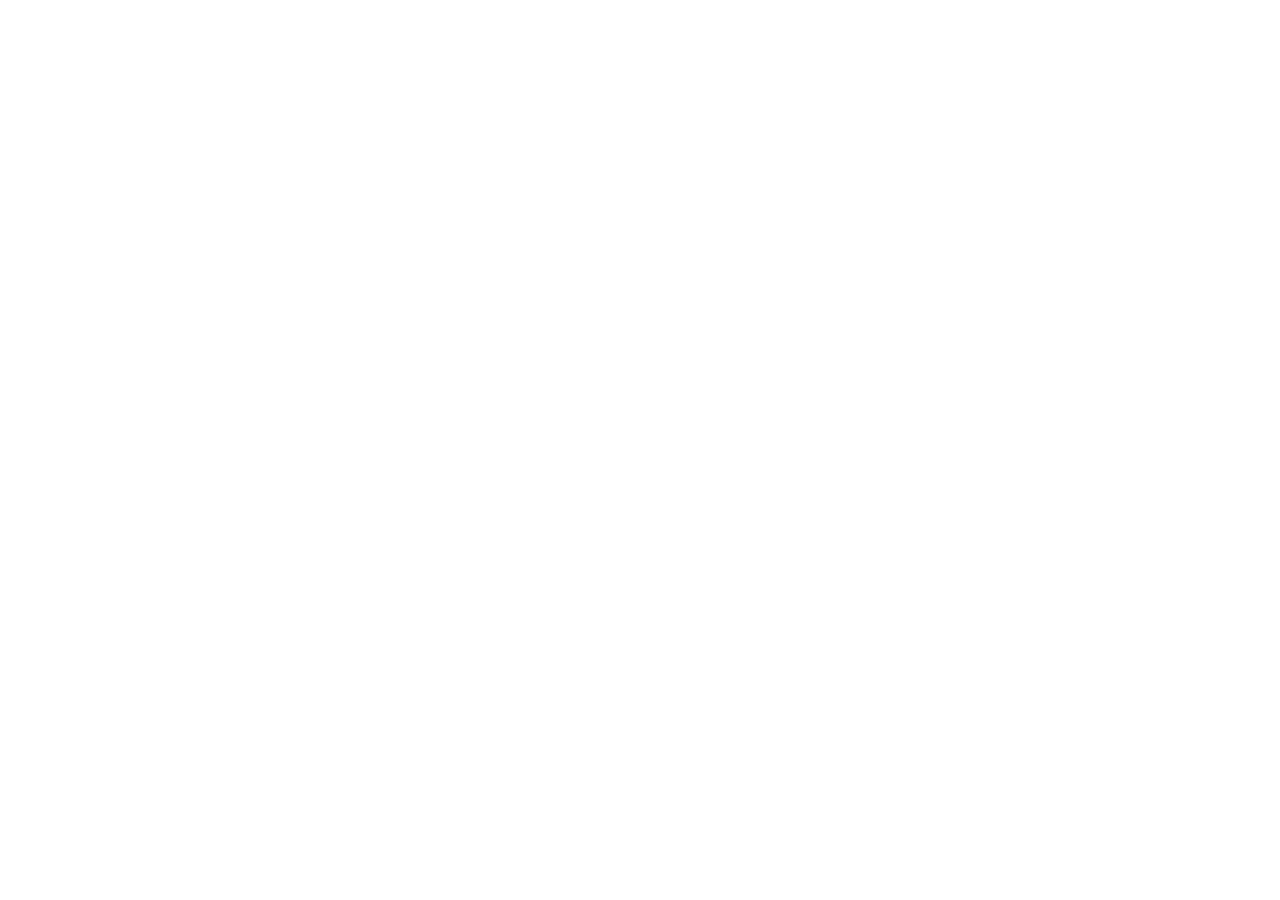
==== commit 24f3e7b1: "fix" ====
--- a/car-analytics/index.html
+++ b/car-analytics/index.html
@@ -1,21 +1,20 @@
-<!doctype html>
-<html lang="en">
-
-<head>
-  <meta charset="UTF-8" />
-  <meta name="viewport" content="width=device-width, initial-scale=1.0" />
-  <title>Car Analysis</title>
-  <!-- Bootstrap CSS -->
-  <link href="https://cdn.jsdelivr.net/npm/bootstrap@5.3.0/dist/css/bootstrap.min.css" rel="stylesheet">
-  <script type="module" crossorigin src="/car-analytics/assets/index-DmUefVXz.js"></script>
-  <link rel="stylesheet" crossorigin href="/car-analytics/assets/index-yUA__XwN.css">
-</head>
-
-<body>
-  <div id="root"></div>
-  <!-- Bootstrap JS -->
-  <script src="https://cdn.jsdelivr.net/npm/bootstrap@5.3.0/dist/js/bootstrap.bundle.min.js"></script>-
-</body>
-
+<!doctype html>
+<html lang="en">
+
+<head>
+  <meta charset="UTF-8" />
+  <meta name="viewport" content="width=device-width, initial-scale=1.0" />
+  <title>Car Analysis</title>
+  <!-- Bootstrap CSS -->
+  <link href="https://cdn.jsdelivr.net/npm/bootstrap@5.3.0/dist/css/bootstrap.min.css" rel="stylesheet">
+  <script type="module" crossorigin src="/assets/index-Bza4vkoF.js"></script>
+  <link rel="stylesheet" crossorigin href="/assets/index-yUA__XwN.css">
+</head>
+
+<body>
+  <div id="root"></div>
+  <!-- Bootstrap JS -->
+  <script src="https://cdn.jsdelivr.net/npm/bootstrap@5.3.0/dist/js/bootstrap.bundle.min.js"></script>
+</body>
+
 </html>
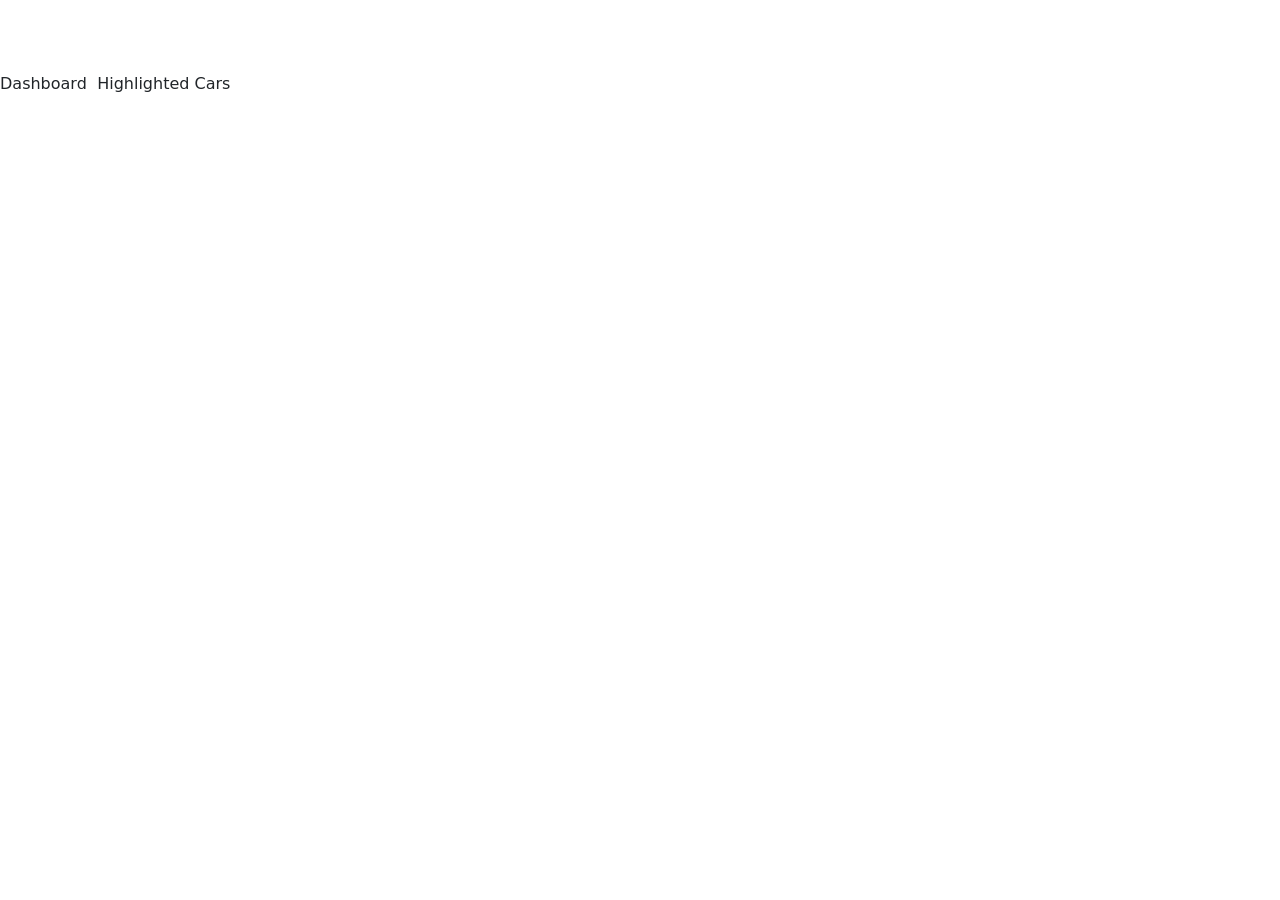
==== commit 32b6596d: "fixxx" ====
--- a/car-analytics/index.html
+++ b/car-analytics/index.html
@@ -7,8 +7,8 @@
   <title>Car Analysis</title>
   <!-- Bootstrap CSS -->
   <link href="https://cdn.jsdelivr.net/npm/bootstrap@5.3.0/dist/css/bootstrap.min.css" rel="stylesheet">
-  <script type="module" crossorigin src="/assets/index-Bza4vkoF.js"></script>
-  <link rel="stylesheet" crossorigin href="/assets/index-yUA__XwN.css">
+  <script type="module" crossorigin src="/car-analytics/assets/index-Bza4vkoF.js"></script>
+  <link rel="stylesheet" crossorigin href="/car-analytics/assets/index-yUA__XwN.css">
 </head>
 
 <body>
--- a/car-analytics/assets/index-yUA__XwN.css
+++ b/car-analytics/assets/index-yUA__XwN.css
@@ -0,0 +1,5 @@
+@charset "UTF-8";.highlighted-cars-container{padding:20px}.brand-tabs{display:flex;flex-wrap:wrap;gap:10px;margin:0}.brand-tab{padding:10px 15px;margin:0;cursor:pointer;background-color:#333;color:#fff;border:none;border-radius:5px;transition:background-color .3s ease}.brand-tab.active{background-color:#007bff;color:#fff}.form-control{width:100%;padding:10px;margin-bottom:20px;border-radius:5px;border:1px solid #ccc}.card-grid{display:grid;grid-template-columns:repeat(auto-fit,minmax(250px,1fr));gap:20px}.car-card{background-color:#fff;border:1px solid #ddd;border-radius:10px;padding:15px;box-shadow:0 2px 4px #0000001a;display:flex;flex-direction:column;justify-content:space-between}.car-image{width:100%;height:200px;object-fit:cover;border-radius:10px;margin-bottom:15px}.car-details h3{font-size:18px;margin-bottom:10px}.car-details p{margin:5px 0;font-size:14px}.car-details .highlight-button{padding:10px;margin-top:10px;background-color:#28a745;color:#fff;border:none;border-radius:5px;cursor:pointer}.car-details .highlight-button:hover{background-color:#218838}.car-details .remove-button{padding:10px;margin-top:10px;background-color:#dc3545;color:#fff;border:none;border-radius:5px;cursor:pointer}.car-details .remove-button:hover{background-color:#c82333}.remove-all-button{margin-top:20px;padding:10px 20px;background-color:#dc3545;color:#fff;border:none;border-radius:5px;cursor:pointer}.remove-all-button:hover{background-color:#c82333}#root{max-width:1280px;margin:0 auto;padding-top:4rem;text-align:center}.navbar{position:fixed;top:0;left:0;width:18%;z-index:1000;display:flex;justify-content:center;gap:0px;padding:1rem 0;background-color:#fff}.nav-link{text-decoration:none;font-size:1.2rem;font-weight:700;color:#ea8fb2;padding:.5rem 1rem;border-radius:5px;transition:background-color .3s ease,color .3s ease}.nav-link:hover{color:#fff;font-weight:bolder}.nav-link:active{font-weight:700;color:plum}.content{margin-top:2rem;padding:1rem}@media (max-width: 768px){#root{padding-top:6rem}.navbar{flex-direction:column;gap:10px}.nav-link{font-size:1rem}}/*!
+* Bootstrap  v5.3.3 (https://getbootstrap.com/)
+* Copyright 2011-2024 The Bootstrap Authors
+* Licensed under MIT (https://github.com/twbs/bootstrap/blob/main/LICENSE)
+*/:root,[data-bs-theme=light]{--bs-blue:#0d6efd;--bs-indigo:#6610f2;--bs-purple:#6f42c1;--bs-pink:#d63384;--bs-red:#dc3545;--bs-orange:#fd7e14;--bs-yellow:#ffc107;--bs-green:#198754;--bs-teal:#20c997;--bs-cyan:#0dcaf0;--bs-black:#000;--bs-white:#fff;--bs-gray:#6c757d;--bs-gray-dark:#343a40;--bs-gray-100:#f8f9fa;--bs-gray-200:#e9ecef;--bs-gray-300:#dee2e6;--bs-gray-400:#ced4da;--bs-gray-500:#adb5bd;--bs-gray-600:#6c757d;--bs-gray-700:#495057;--bs-gray-800:#343a40;--bs-gray-900:#212529;--bs-primary:#0d6efd;--bs-secondary:#6c757d;--bs-success:#198754;--bs-info:#0dcaf0;--bs-warning:#ffc107;--bs-danger:#dc3545;--bs-light:#f8f9fa;--bs-dark:#212529;--bs-primary-rgb:13,110,253;--bs-secondary-rgb:108,117,125;--bs-success-rgb:25,135,84;--bs-info-rgb:13,202,240;--bs-warning-rgb:255,193,7;--bs-danger-rgb:220,53,69;--bs-light-rgb:248,249,250;--bs-dark-rgb:33,37,41;--bs-primary-text-emphasis:#052c65;--bs-secondary-text-emphasis:#2b2f32;--bs-success-text-emphasis:#0a3622;--bs-info-text-emphasis:#055160;--bs-warning-text-emphasis:#664d03;--bs-danger-text-emphasis:#58151c;--bs-light-text-emphasis:#495057;--bs-dark-text-emphasis:#495057;--bs-primary-bg-subtle:#cfe2ff;--bs-secondary-bg-subtle:#e2e3e5;--bs-success-bg-subtle:#d1e7dd;--bs-info-bg-subtle:#cff4fc;--bs-warning-bg-subtle:#fff3cd;--bs-danger-bg-subtle:#f8d7da;--bs-light-bg-subtle:#fcfcfd;--bs-dark-bg-subtle:#ced4da;--bs-primary-border-subtle:#9ec5fe;--bs-secondary-border-subtle:#c4c8cb;--bs-success-border-subtle:#a3cfbb;--bs-info-border-subtle:#9eeaf9;--bs-warning-border-subtle:#ffe69c;--bs-danger-border-subtle:#f1aeb5;--bs-light-border-subtle:#e9ecef;--bs-dark-border-subtle:#adb5bd;--bs-white-rgb:255,255,255;--bs-black-rgb:0,0,0;--bs-font-sans-serif:system-ui,-apple-system,"Segoe UI",Roboto,"Helvetica Neue","Noto Sans","Liberation Sans",Arial,sans-serif,"Apple Color Emoji","Segoe UI Emoji","Segoe UI Symbol","Noto Color Emoji";--bs-font-monospace:SFMono-Regular,Menlo,Monaco,Consolas,"Liberation Mono","Courier New",monospace;--bs-gradient:linear-gradient(180deg, rgba(255, 255, 255, .15), rgba(255, 255, 255, 0));--bs-body-font-family:var(--bs-font-sans-serif);--bs-body-font-size:1rem;--bs-body-font-weight:400;--bs-body-line-height:1.5;--bs-body-color:#212529;--bs-body-color-rgb:33,37,41;--bs-body-bg:#fff;--bs-body-bg-rgb:255,255,255;--bs-emphasis-color:#000;--bs-emphasis-color-rgb:0,0,0;--bs-secondary-color:rgba(33, 37, 41, .75);--bs-secondary-color-rgb:33,37,41;--bs-secondary-bg:#e9ecef;--bs-secondary-bg-rgb:233,236,239;--bs-tertiary-color:rgba(33, 37, 41, .5);--bs-tertiary-color-rgb:33,37,41;--bs-tertiary-bg:#f8f9fa;--bs-tertiary-bg-rgb:248,249,250;--bs-heading-color:inherit;--bs-link-color:#0d6efd;--bs-link-color-rgb:13,110,253;--bs-link-decoration:underline;--bs-link-hover-color:#0a58ca;--bs-link-hover-color-rgb:10,88,202;--bs-code-color:#d63384;--bs-highlight-color:#212529;--bs-highlight-bg:#fff3cd;--bs-border-width:1px;--bs-border-style:solid;--bs-border-color:#dee2e6;--bs-border-color-translucent:rgba(0, 0, 0, .175);--bs-border-radius:.375rem;--bs-border-radius-sm:.25rem;--bs-border-radius-lg:.5rem;--bs-border-radius-xl:1rem;--bs-border-radius-xxl:2rem;--bs-border-radius-2xl:var(--bs-border-radius-xxl);--bs-border-radius-pill:50rem;--bs-box-shadow:0 .5rem 1rem rgba(0, 0, 0, .15);--bs-box-shadow-sm:0 .125rem .25rem rgba(0, 0, 0, .075);--bs-box-shadow-lg:0 1rem 3rem rgba(0, 0, 0, .175);--bs-box-shadow-inset:inset 0 1px 2px rgba(0, 0, 0, .075);--bs-focus-ring-width:.25rem;--bs-focus-ring-opacity:.25;--bs-focus-ring-color:rgba(13, 110, 253, .25);--bs-form-valid-color:#198754;--bs-form-valid-border-color:#198754;--bs-form-invalid-color:#dc3545;--bs-form-invalid-border-color:#dc3545}[data-bs-theme=dark]{color-scheme:dark;--bs-body-color:#dee2e6;--bs-body-color-rgb:222,226,230;--bs-body-bg:#212529;--bs-body-bg-rgb:33,37,41;--bs-emphasis-color:#fff;--bs-emphasis-color-rgb:255,255,255;--bs-secondary-color:rgba(222, 226, 230, .75);--bs-secondary-color-rgb:222,226,230;--bs-secondary-bg:#343a40;--bs-secondary-bg-rgb:52,58,64;--bs-tertiary-color:rgba(222, 226, 230, .5);--bs-tertiary-color-rgb:222,226,230;--bs-tertiary-bg:#2b3035;--bs-tertiary-bg-rgb:43,48,53;--bs-primary-text-emphasis:#6ea8fe;--bs-secondary-text-emphasis:#a7acb1;--bs-success-text-emphasis:#75b798;--bs-info-text-emphasis:#6edff6;--bs-warning-text-emphasis:#ffda6a;--bs-danger-text-emphasis:#ea868f;--bs-light-text-emphasis:#f8f9fa;--bs-dark-text-emphasis:#dee2e6;--bs-primary-bg-subtle:#031633;--bs-secondary-bg-subtle:#161719;--bs-success-bg-subtle:#051b11;--bs-info-bg-subtle:#032830;--bs-warning-bg-subtle:#332701;--bs-danger-bg-subtle:#2c0b0e;--bs-light-bg-subtle:#343a40;--bs-dark-bg-subtle:#1a1d20;--bs-primary-border-subtle:#084298;--bs-secondary-border-subtle:#41464b;--bs-success-border-subtle:#0f5132;--bs-info-border-subtle:#087990;--bs-warning-border-subtle:#997404;--bs-danger-border-subtle:#842029;--bs-light-border-subtle:#495057;--bs-dark-border-subtle:#343a40;--bs-heading-color:inherit;--bs-link-color:#6ea8fe;--bs-link-hover-color:#8bb9fe;--bs-link-color-rgb:110,168,254;--bs-link-hover-color-rgb:139,185,254;--bs-code-color:#e685b5;--bs-highlight-color:#dee2e6;--bs-highlight-bg:#664d03;--bs-border-color:#495057;--bs-border-color-translucent:rgba(255, 255, 255, .15);--bs-form-valid-color:#75b798;--bs-form-valid-border-color:#75b798;--bs-form-invalid-color:#ea868f;--bs-form-invalid-border-color:#ea868f}*,:after,:before{box-sizing:border-box}@media (prefers-reduced-motion:no-preference){:root{scroll-behavior:smooth}}body{margin:0;font-family:var(--bs-body-font-family);font-size:var(--bs-body-font-size);font-weight:var(--bs-body-font-weight);line-height:var(--bs-body-line-height);color:var(--bs-body-color);text-align:var(--bs-body-text-align);background-color:var(--bs-body-bg);-webkit-text-size-adjust:100%;-webkit-tap-highlight-color:transparent}hr{margin:1rem 0;color:inherit;border:0;border-top:var(--bs-border-width) solid;opacity:.25}.h1,.h2,.h3,.h4,.h5,.h6,h1,h2,h3,h4,h5,h6{margin-top:0;margin-bottom:.5rem;font-weight:500;line-height:1.2;color:var(--bs-heading-color)}.h1,h1{font-size:calc(1.375rem + 1.5vw)}@media (min-width:1200px){.h1,h1{font-size:2.5rem}}.h2,h2{font-size:calc(1.325rem + .9vw)}@media (min-width:1200px){.h2,h2{font-size:2rem}}.h3,h3{font-size:calc(1.3rem + .6vw)}@media (min-width:1200px){.h3,h3{font-size:1.75rem}}.h4,h4{font-size:calc(1.275rem + .3vw)}@media (min-width:1200px){.h4,h4{font-size:1.5rem}}.h5,h5{font-size:1.25rem}.h6,h6{font-size:1rem}p{margin-top:0;margin-bottom:1rem}abbr[title]{-webkit-text-decoration:underline dotted;text-decoration:underline dotted;cursor:help;-webkit-text-decoration-skip-ink:none;text-decoration-skip-ink:none}address{margin-bottom:1rem;font-style:normal;line-height:inherit}ol,ul{padding-left:2rem}dl,ol,ul{margin-top:0;margin-bottom:1rem}ol ol,ol ul,ul ol,ul ul{margin-bottom:0}dt{font-weight:700}dd{margin-bottom:.5rem;margin-left:0}blockquote{margin:0 0 1rem}b,strong{font-weight:bolder}.small,small{font-size:.875em}.mark,mark{padding:.1875em;color:var(--bs-highlight-color);background-color:var(--bs-highlight-bg)}sub,sup{position:relative;font-size:.75em;line-height:0;vertical-align:baseline}sub{bottom:-.25em}sup{top:-.5em}a{color:rgba(var(--bs-link-color-rgb),var(--bs-link-opacity,1));text-decoration:underline}a:hover{--bs-link-color-rgb:var(--bs-link-hover-color-rgb)}a:not([href]):not([class]),a:not([href]):not([class]):hover{color:inherit;text-decoration:none}code,kbd,pre,samp{font-family:var(--bs-font-monospace);font-size:1em}pre{display:block;margin-top:0;margin-bottom:1rem;overflow:auto;font-size:.875em}pre code{font-size:inherit;color:inherit;word-break:normal}code{font-size:.875em;color:var(--bs-code-color);word-wrap:break-word}a>code{color:inherit}kbd{padding:.1875rem .375rem;font-size:.875em;color:var(--bs-body-bg);background-color:var(--bs-body-color);border-radius:.25rem}kbd kbd{padding:0;font-size:1em}figure{margin:0 0 1rem}img,svg{vertical-align:middle}table{caption-side:bottom;border-collapse:collapse}caption{padding-top:.5rem;padding-bottom:.5rem;color:var(--bs-secondary-color);text-align:left}th{text-align:inherit;text-align:-webkit-match-parent}tbody,td,tfoot,th,thead,tr{border-color:inherit;border-style:solid;border-width:0}label{display:inline-block}button{border-radius:0}button:focus:not(:focus-visible){outline:0}button,input,optgroup,select,textarea{margin:0;font-family:inherit;font-size:inherit;line-height:inherit}button,select{text-transform:none}[role=button]{cursor:pointer}select{word-wrap:normal}select:disabled{opacity:1}[list]:not([type=date]):not([type=datetime-local]):not([type=month]):not([type=week]):not([type=time])::-webkit-calendar-picker-indicator{display:none!important}[type=button],[type=reset],[type=submit],button{-webkit-appearance:button}[type=button]:not(:disabled),[type=reset]:not(:disabled),[type=submit]:not(:disabled),button:not(:disabled){cursor:pointer}::-moz-focus-inner{padding:0;border-style:none}textarea{resize:vertical}fieldset{min-width:0;padding:0;margin:0;border:0}legend{float:left;width:100%;padding:0;margin-bottom:.5rem;font-size:calc(1.275rem + .3vw);line-height:inherit}@media (min-width:1200px){legend{font-size:1.5rem}}legend+*{clear:left}::-webkit-datetime-edit-day-field,::-webkit-datetime-edit-fields-wrapper,::-webkit-datetime-edit-hour-field,::-webkit-datetime-edit-minute,::-webkit-datetime-edit-month-field,::-webkit-datetime-edit-text,::-webkit-datetime-edit-year-field{padding:0}::-webkit-inner-spin-button{height:auto}[type=search]{-webkit-appearance:textfield;outline-offset:-2px}::-webkit-search-decoration{-webkit-appearance:none}::-webkit-color-swatch-wrapper{padding:0}::-webkit-file-upload-button{font:inherit;-webkit-appearance:button}::file-selector-button{font:inherit;-webkit-appearance:button}output{display:inline-block}iframe{border:0}summary{display:list-item;cursor:pointer}progress{vertical-align:baseline}[hidden]{display:none!important}.lead{font-size:1.25rem;font-weight:300}.display-1{font-size:calc(1.625rem + 4.5vw);font-weight:300;line-height:1.2}@media (min-width:1200px){.display-1{font-size:5rem}}.display-2{font-size:calc(1.575rem + 3.9vw);font-weight:300;line-height:1.2}@media (min-width:1200px){.display-2{font-size:4.5rem}}.display-3{font-size:calc(1.525rem + 3.3vw);font-weight:300;line-height:1.2}@media (min-width:1200px){.display-3{font-size:4rem}}.display-4{font-size:calc(1.475rem + 2.7vw);font-weight:300;line-height:1.2}@media (min-width:1200px){.display-4{font-size:3.5rem}}.display-5{font-size:calc(1.425rem + 2.1vw);font-weight:300;line-height:1.2}@media (min-width:1200px){.display-5{font-size:3rem}}.display-6{font-size:calc(1.375rem + 1.5vw);font-weight:300;line-height:1.2}@media (min-width:1200px){.display-6{font-size:2.5rem}}.list-unstyled,.list-inline{padding-left:0;list-style:none}.list-inline-item{display:inline-block}.list-inline-item:not(:last-child){margin-right:.5rem}.initialism{font-size:.875em;text-transform:uppercase}.blockquote{margin-bottom:1rem;font-size:1.25rem}.blockquote>:last-child{margin-bottom:0}.blockquote-footer{margin-top:-1rem;margin-bottom:1rem;font-size:.875em;color:#6c757d}.blockquote-footer:before{content:"— "}.img-fluid{max-width:100%;height:auto}.img-thumbnail{padding:.25rem;background-color:var(--bs-body-bg);border:var(--bs-border-width) solid var(--bs-border-color);border-radius:var(--bs-border-radius);max-width:100%;height:auto}.figure{display:inline-block}.figure-img{margin-bottom:.5rem;line-height:1}.figure-caption{font-size:.875em;color:var(--bs-secondary-color)}.container,.container-fluid,.container-lg,.container-md,.container-sm,.container-xl,.container-xxl{--bs-gutter-x:1.5rem;--bs-gutter-y:0;width:100%;padding-right:calc(var(--bs-gutter-x) * .5);padding-left:calc(var(--bs-gutter-x) * .5);margin-right:auto;margin-left:auto}@media (min-width:576px){.container,.container-sm{max-width:540px}}@media (min-width:768px){.container,.container-md,.container-sm{max-width:720px}}@media (min-width:992px){.container,.container-lg,.container-md,.container-sm{max-width:960px}}@media (min-width:1200px){.container,.container-lg,.container-md,.container-sm,.container-xl{max-width:1140px}}@media (min-width:1400px){.container,.container-lg,.container-md,.container-sm,.container-xl,.container-xxl{max-width:1320px}}:root{--bs-breakpoint-xs:0;--bs-breakpoint-sm:576px;--bs-breakpoint-md:768px;--bs-breakpoint-lg:992px;--bs-breakpoint-xl:1200px;--bs-breakpoint-xxl:1400px}.row{--bs-gutter-x:1.5rem;--bs-gutter-y:0;display:flex;flex-wrap:wrap;margin-top:calc(-1 * var(--bs-gutter-y));margin-right:calc(-.5 * var(--bs-gutter-x));margin-left:calc(-.5 * var(--bs-gutter-x))}.row>*{flex-shrink:0;width:100%;max-width:100%;padding-right:calc(var(--bs-gutter-x) * .5);padding-left:calc(var(--bs-gutter-x) * .5);margin-top:var(--bs-gutter-y)}.col{flex:1 0 0%}.row-cols-auto>*{flex:0 0 auto;width:auto}.row-cols-1>*{flex:0 0 auto;width:100%}.row-cols-2>*{flex:0 0 auto;width:50%}.row-cols-3>*{flex:0 0 auto;width:33.33333333%}.row-cols-4>*{flex:0 0 auto;width:25%}.row-cols-5>*{flex:0 0 auto;width:20%}.row-cols-6>*{flex:0 0 auto;width:16.66666667%}.col-auto{flex:0 0 auto;width:auto}.col-1{flex:0 0 auto;width:8.33333333%}.col-2{flex:0 0 auto;width:16.66666667%}.col-3{flex:0 0 auto;width:25%}.col-4{flex:0 0 auto;width:33.33333333%}.col-5{flex:0 0 auto;width:41.66666667%}.col-6{flex:0 0 auto;width:50%}.col-7{flex:0 0 auto;width:58.33333333%}.col-8{flex:0 0 auto;width:66.66666667%}.col-9{flex:0 0 auto;width:75%}.col-10{flex:0 0 auto;width:83.33333333%}.col-11{flex:0 0 auto;width:91.66666667%}.col-12{flex:0 0 auto;width:100%}.offset-1{margin-left:8.33333333%}.offset-2{margin-left:16.66666667%}.offset-3{margin-left:25%}.offset-4{margin-left:33.33333333%}.offset-5{margin-left:41.66666667%}.offset-6{margin-left:50%}.offset-7{margin-left:58.33333333%}.offset-8{margin-left:66.66666667%}.offset-9{margin-left:75%}.offset-10{margin-left:83.33333333%}.offset-11{margin-left:91.66666667%}.g-0,.gx-0{--bs-gutter-x:0}.g-0,.gy-0{--bs-gutter-y:0}.g-1,.gx-1{--bs-gutter-x:.25rem}.g-1,.gy-1{--bs-gutter-y:.25rem}.g-2,.gx-2{--bs-gutter-x:.5rem}.g-2,.gy-2{--bs-gutter-y:.5rem}.g-3,.gx-3{--bs-gutter-x:1rem}.g-3,.gy-3{--bs-gutter-y:1rem}.g-4,.gx-4{--bs-gutter-x:1.5rem}.g-4,.gy-4{--bs-gutter-y:1.5rem}.g-5,.gx-5{--bs-gutter-x:3rem}.g-5,.gy-5{--bs-gutter-y:3rem}@media (min-width:576px){.col-sm{flex:1 0 0%}.row-cols-sm-auto>*{flex:0 0 auto;width:auto}.row-cols-sm-1>*{flex:0 0 auto;width:100%}.row-cols-sm-2>*{flex:0 0 auto;width:50%}.row-cols-sm-3>*{flex:0 0 auto;width:33.33333333%}.row-cols-sm-4>*{flex:0 0 auto;width:25%}.row-cols-sm-5>*{flex:0 0 auto;width:20%}.row-cols-sm-6>*{flex:0 0 auto;width:16.66666667%}.col-sm-auto{flex:0 0 auto;width:auto}.col-sm-1{flex:0 0 auto;width:8.33333333%}.col-sm-2{flex:0 0 auto;width:16.66666667%}.col-sm-3{flex:0 0 auto;width:25%}.col-sm-4{flex:0 0 auto;width:33.33333333%}.col-sm-5{flex:0 0 auto;width:41.66666667%}.col-sm-6{flex:0 0 auto;width:50%}.col-sm-7{flex:0 0 auto;width:58.33333333%}.col-sm-8{flex:0 0 auto;width:66.66666667%}.col-sm-9{flex:0 0 auto;width:75%}.col-sm-10{flex:0 0 auto;width:83.33333333%}.col-sm-11{flex:0 0 auto;width:91.66666667%}.col-sm-12{flex:0 0 auto;width:100%}.offset-sm-0{margin-left:0}.offset-sm-1{margin-left:8.33333333%}.offset-sm-2{margin-left:16.66666667%}.offset-sm-3{margin-left:25%}.offset-sm-4{margin-left:33.33333333%}.offset-sm-5{margin-left:41.66666667%}.offset-sm-6{margin-left:50%}.offset-sm-7{margin-left:58.33333333%}.offset-sm-8{margin-left:66.66666667%}.offset-sm-9{margin-left:75%}.offset-sm-10{margin-left:83.33333333%}.offset-sm-11{margin-left:91.66666667%}.g-sm-0,.gx-sm-0{--bs-gutter-x:0}.g-sm-0,.gy-sm-0{--bs-gutter-y:0}.g-sm-1,.gx-sm-1{--bs-gutter-x:.25rem}.g-sm-1,.gy-sm-1{--bs-gutter-y:.25rem}.g-sm-2,.gx-sm-2{--bs-gutter-x:.5rem}.g-sm-2,.gy-sm-2{--bs-gutter-y:.5rem}.g-sm-3,.gx-sm-3{--bs-gutter-x:1rem}.g-sm-3,.gy-sm-3{--bs-gutter-y:1rem}.g-sm-4,.gx-sm-4{--bs-gutter-x:1.5rem}.g-sm-4,.gy-sm-4{--bs-gutter-y:1.5rem}.g-sm-5,.gx-sm-5{--bs-gutter-x:3rem}.g-sm-5,.gy-sm-5{--bs-gutter-y:3rem}}@media (min-width:768px){.col-md{flex:1 0 0%}.row-cols-md-auto>*{flex:0 0 auto;width:auto}.row-cols-md-1>*{flex:0 0 auto;width:100%}.row-cols-md-2>*{flex:0 0 auto;width:50%}.row-cols-md-3>*{flex:0 0 auto;width:33.33333333%}.row-cols-md-4>*{flex:0 0 auto;width:25%}.row-cols-md-5>*{flex:0 0 auto;width:20%}.row-cols-md-6>*{flex:0 0 auto;width:16.66666667%}.col-md-auto{flex:0 0 auto;width:auto}.col-md-1{flex:0 0 auto;width:8.33333333%}.col-md-2{flex:0 0 auto;width:16.66666667%}.col-md-3{flex:0 0 auto;width:25%}.col-md-4{flex:0 0 auto;width:33.33333333%}.col-md-5{flex:0 0 auto;width:41.66666667%}.col-md-6{flex:0 0 auto;width:50%}.col-md-7{flex:0 0 auto;width:58.33333333%}.col-md-8{flex:0 0 auto;width:66.66666667%}.col-md-9{flex:0 0 auto;width:75%}.col-md-10{flex:0 0 auto;width:83.33333333%}.col-md-11{flex:0 0 auto;width:91.66666667%}.col-md-12{flex:0 0 auto;width:100%}.offset-md-0{margin-left:0}.offset-md-1{margin-left:8.33333333%}.offset-md-2{margin-left:16.66666667%}.offset-md-3{margin-left:25%}.offset-md-4{margin-left:33.33333333%}.offset-md-5{margin-left:41.66666667%}.offset-md-6{margin-left:50%}.offset-md-7{margin-left:58.33333333%}.offset-md-8{margin-left:66.66666667%}.offset-md-9{margin-left:75%}.offset-md-10{margin-left:83.33333333%}.offset-md-11{margin-left:91.66666667%}.g-md-0,.gx-md-0{--bs-gutter-x:0}.g-md-0,.gy-md-0{--bs-gutter-y:0}.g-md-1,.gx-md-1{--bs-gutter-x:.25rem}.g-md-1,.gy-md-1{--bs-gutter-y:.25rem}.g-md-2,.gx-md-2{--bs-gutter-x:.5rem}.g-md-2,.gy-md-2{--bs-gutter-y:.5rem}.g-md-3,.gx-md-3{--bs-gutter-x:1rem}.g-md-3,.gy-md-3{--bs-gutter-y:1rem}.g-md-4,.gx-md-4{--bs-gutter-x:1.5rem}.g-md-4,.gy-md-4{--bs-gutter-y:1.5rem}.g-md-5,.gx-md-5{--bs-gutter-x:3rem}.g-md-5,.gy-md-5{--bs-gutter-y:3rem}}@media (min-width:992px){.col-lg{flex:1 0 0%}.row-cols-lg-auto>*{flex:0 0 auto;width:auto}.row-cols-lg-1>*{flex:0 0 auto;width:100%}.row-cols-lg-2>*{flex:0 0 auto;width:50%}.row-cols-lg-3>*{flex:0 0 auto;width:33.33333333%}.row-cols-lg-4>*{flex:0 0 auto;width:25%}.row-cols-lg-5>*{flex:0 0 auto;width:20%}.row-cols-lg-6>*{flex:0 0 auto;width:16.66666667%}.col-lg-auto{flex:0 0 auto;width:auto}.col-lg-1{flex:0 0 auto;width:8.33333333%}.col-lg-2{flex:0 0 auto;width:16.66666667%}.col-lg-3{flex:0 0 auto;width:25%}.col-lg-4{flex:0 0 auto;width:33.33333333%}.col-lg-5{flex:0 0 auto;width:41.66666667%}.col-lg-6{flex:0 0 auto;width:50%}.col-lg-7{flex:0 0 auto;width:58.33333333%}.col-lg-8{flex:0 0 auto;width:66.66666667%}.col-lg-9{flex:0 0 auto;width:75%}.col-lg-10{flex:0 0 auto;width:83.33333333%}.col-lg-11{flex:0 0 auto;width:91.66666667%}.col-lg-12{flex:0 0 auto;width:100%}.offset-lg-0{margin-left:0}.offset-lg-1{margin-left:8.33333333%}.offset-lg-2{margin-left:16.66666667%}.offset-lg-3{margin-left:25%}.offset-lg-4{margin-left:33.33333333%}.offset-lg-5{margin-left:41.66666667%}.offset-lg-6{margin-left:50%}.offset-lg-7{margin-left:58.33333333%}.offset-lg-8{margin-left:66.66666667%}.offset-lg-9{margin-left:75%}.offset-lg-10{margin-left:83.33333333%}.offset-lg-11{margin-left:91.66666667%}.g-lg-0,.gx-lg-0{--bs-gutter-x:0}.g-lg-0,.gy-lg-0{--bs-gutter-y:0}.g-lg-1,.gx-lg-1{--bs-gutter-x:.25rem}.g-lg-1,.gy-lg-1{--bs-gutter-y:.25rem}.g-lg-2,.gx-lg-2{--bs-gutter-x:.5rem}.g-lg-2,.gy-lg-2{--bs-gutter-y:.5rem}.g-lg-3,.gx-lg-3{--bs-gutter-x:1rem}.g-lg-3,.gy-lg-3{--bs-gutter-y:1rem}.g-lg-4,.gx-lg-4{--bs-gutter-x:1.5rem}.g-lg-4,.gy-lg-4{--bs-gutter-y:1.5rem}.g-lg-5,.gx-lg-5{--bs-gutter-x:3rem}.g-lg-5,.gy-lg-5{--bs-gutter-y:3rem}}@media (min-width:1200px){.col-xl{flex:1 0 0%}.row-cols-xl-auto>*{flex:0 0 auto;width:auto}.row-cols-xl-1>*{flex:0 0 auto;width:100%}.row-cols-xl-2>*{flex:0 0 auto;width:50%}.row-cols-xl-3>*{flex:0 0 auto;width:33.33333333%}.row-cols-xl-4>*{flex:0 0 auto;width:25%}.row-cols-xl-5>*{flex:0 0 auto;width:20%}.row-cols-xl-6>*{flex:0 0 auto;width:16.66666667%}.col-xl-auto{flex:0 0 auto;width:auto}.col-xl-1{flex:0 0 auto;width:8.33333333%}.col-xl-2{flex:0 0 auto;width:16.66666667%}.col-xl-3{flex:0 0 auto;width:25%}.col-xl-4{flex:0 0 auto;width:33.33333333%}.col-xl-5{flex:0 0 auto;width:41.66666667%}.col-xl-6{flex:0 0 auto;width:50%}.col-xl-7{flex:0 0 auto;width:58.33333333%}.col-xl-8{flex:0 0 auto;width:66.66666667%}.col-xl-9{flex:0 0 auto;width:75%}.col-xl-10{flex:0 0 auto;width:83.33333333%}.col-xl-11{flex:0 0 auto;width:91.66666667%}.col-xl-12{flex:0 0 auto;width:100%}.offset-xl-0{margin-left:0}.offset-xl-1{margin-left:8.33333333%}.offset-xl-2{margin-left:16.66666667%}.offset-xl-3{margin-left:25%}.offset-xl-4{margin-left:33.33333333%}.offset-xl-5{margin-left:41.66666667%}.offset-xl-6{margin-left:50%}.offset-xl-7{margin-left:58.33333333%}.offset-xl-8{margin-left:66.66666667%}.offset-xl-9{margin-left:75%}.offset-xl-10{margin-left:83.33333333%}.offset-xl-11{margin-left:91.66666667%}.g-xl-0,.gx-xl-0{--bs-gutter-x:0}.g-xl-0,.gy-xl-0{--bs-gutter-y:0}.g-xl-1,.gx-xl-1{--bs-gutter-x:.25rem}.g-xl-1,.gy-xl-1{--bs-gutter-y:.25rem}.g-xl-2,.gx-xl-2{--bs-gutter-x:.5rem}.g-xl-2,.gy-xl-2{--bs-gutter-y:.5rem}.g-xl-3,.gx-xl-3{--bs-gutter-x:1rem}.g-xl-3,.gy-xl-3{--bs-gutter-y:1rem}.g-xl-4,.gx-xl-4{--bs-gutter-x:1.5rem}.g-xl-4,.gy-xl-4{--bs-gutter-y:1.5rem}.g-xl-5,.gx-xl-5{--bs-gutter-x:3rem}.g-xl-5,.gy-xl-5{--bs-gutter-y:3rem}}@media (min-width:1400px){.col-xxl{flex:1 0 0%}.row-cols-xxl-auto>*{flex:0 0 auto;width:auto}.row-cols-xxl-1>*{flex:0 0 auto;width:100%}.row-cols-xxl-2>*{flex:0 0 auto;width:50%}.row-cols-xxl-3>*{flex:0 0 auto;width:33.33333333%}.row-cols-xxl-4>*{flex:0 0 auto;width:25%}.row-cols-xxl-5>*{flex:0 0 auto;width:20%}.row-cols-xxl-6>*{flex:0 0 auto;width:16.66666667%}.col-xxl-auto{flex:0 0 auto;width:auto}.col-xxl-1{flex:0 0 auto;width:8.33333333%}.col-xxl-2{flex:0 0 auto;width:16.66666667%}.col-xxl-3{flex:0 0 auto;width:25%}.col-xxl-4{flex:0 0 auto;width:33.33333333%}.col-xxl-5{flex:0 0 auto;width:41.66666667%}.col-xxl-6{flex:0 0 auto;width:50%}.col-xxl-7{flex:0 0 auto;width:58.33333333%}.col-xxl-8{flex:0 0 auto;width:66.66666667%}.col-xxl-9{flex:0 0 auto;width:75%}.col-xxl-10{flex:0 0 auto;width:83.33333333%}.col-xxl-11{flex:0 0 auto;width:91.66666667%}.col-xxl-12{flex:0 0 auto;width:100%}.offset-xxl-0{margin-left:0}.offset-xxl-1{margin-left:8.33333333%}.offset-xxl-2{margin-left:16.66666667%}.offset-xxl-3{margin-left:25%}.offset-xxl-4{margin-left:33.33333333%}.offset-xxl-5{margin-left:41.66666667%}.offset-xxl-6{margin-left:50%}.offset-xxl-7{margin-left:58.33333333%}.offset-xxl-8{margin-left:66.66666667%}.offset-xxl-9{margin-left:75%}.offset-xxl-10{margin-left:83.33333333%}.offset-xxl-11{margin-left:91.66666667%}.g-xxl-0,.gx-xxl-0{--bs-gutter-x:0}.g-xxl-0,.gy-xxl-0{--bs-gutter-y:0}.g-xxl-1,.gx-xxl-1{--bs-gutter-x:.25rem}.g-xxl-1,.gy-xxl-1{--bs-gutter-y:.25rem}.g-xxl-2,.gx-xxl-2{--bs-gutter-x:.5rem}.g-xxl-2,.gy-xxl-2{--bs-gutter-y:.5rem}.g-xxl-3,.gx-xxl-3{--bs-gutter-x:1rem}.g-xxl-3,.gy-xxl-3{--bs-gutter-y:1rem}.g-xxl-4,.gx-xxl-4{--bs-gutter-x:1.5rem}.g-xxl-4,.gy-xxl-4{--bs-gutter-y:1.5rem}.g-xxl-5,.gx-xxl-5{--bs-gutter-x:3rem}.g-xxl-5,.gy-xxl-5{--bs-gutter-y:3rem}}.table{--bs-table-color-type:initial;--bs-table-bg-type:initial;--bs-table-color-state:initial;--bs-table-bg-state:initial;--bs-table-color:var(--bs-emphasis-color);--bs-table-bg:var(--bs-body-bg);--bs-table-border-color:var(--bs-border-color);--bs-table-accent-bg:transparent;--bs-table-striped-color:var(--bs-emphasis-color);--bs-table-striped-bg:rgba(var(--bs-emphasis-color-rgb), .05);--bs-table-active-color:var(--bs-emphasis-color);--bs-table-active-bg:rgba(var(--bs-emphasis-color-rgb), .1);--bs-table-hover-color:var(--bs-emphasis-color);--bs-table-hover-bg:rgba(var(--bs-emphasis-color-rgb), .075);width:100%;margin-bottom:1rem;vertical-align:top;border-color:var(--bs-table-border-color)}.table>:not(caption)>*>*{padding:.5rem;color:var(--bs-table-color-state,var(--bs-table-color-type,var(--bs-table-color)));background-color:var(--bs-table-bg);border-bottom-width:var(--bs-border-width);box-shadow:inset 0 0 0 9999px var(--bs-table-bg-state,var(--bs-table-bg-type,var(--bs-table-accent-bg)))}.table>tbody{vertical-align:inherit}.table>thead{vertical-align:bottom}.table-group-divider{border-top:calc(var(--bs-border-width) * 2) solid currentcolor}.caption-top{caption-side:top}.table-sm>:not(caption)>*>*{padding:.25rem}.table-bordered>:not(caption)>*{border-width:var(--bs-border-width) 0}.table-bordered>:not(caption)>*>*{border-width:0 var(--bs-border-width)}.table-borderless>:not(caption)>*>*{border-bottom-width:0}.table-borderless>:not(:first-child){border-top-width:0}.table-striped>tbody>tr:nth-of-type(odd)>*{--bs-table-color-type:var(--bs-table-striped-color);--bs-table-bg-type:var(--bs-table-striped-bg)}.table-striped-columns>:not(caption)>tr>:nth-child(2n){--bs-table-color-type:var(--bs-table-striped-color);--bs-table-bg-type:var(--bs-table-striped-bg)}.table-active{--bs-table-color-state:var(--bs-table-active-color);--bs-table-bg-state:var(--bs-table-active-bg)}.table-hover>tbody>tr:hover>*{--bs-table-color-state:var(--bs-table-hover-color);--bs-table-bg-state:var(--bs-table-hover-bg)}.table-primary{--bs-table-color:#000;--bs-table-bg:#cfe2ff;--bs-table-border-color:#a6b5cc;--bs-table-striped-bg:#c5d7f2;--bs-table-striped-color:#000;--bs-table-active-bg:#bacbe6;--bs-table-active-color:#000;--bs-table-hover-bg:#bfd1ec;--bs-table-hover-color:#000;color:var(--bs-table-color);border-color:var(--bs-table-border-color)}.table-secondary{--bs-table-color:#000;--bs-table-bg:#e2e3e5;--bs-table-border-color:#b5b6b7;--bs-table-striped-bg:#d7d8da;--bs-table-striped-color:#000;--bs-table-active-bg:#cbccce;--bs-table-active-color:#000;--bs-table-hover-bg:#d1d2d4;--bs-table-hover-color:#000;color:var(--bs-table-color);border-color:var(--bs-table-border-color)}.table-success{--bs-table-color:#000;--bs-table-bg:#d1e7dd;--bs-table-border-color:#a7b9b1;--bs-table-striped-bg:#c7dbd2;--bs-table-striped-color:#000;--bs-table-active-bg:#bcd0c7;--bs-table-active-color:#000;--bs-table-hover-bg:#c1d6cc;--bs-table-hover-color:#000;color:var(--bs-table-color);border-color:var(--bs-table-border-color)}.table-info{--bs-table-color:#000;--bs-table-bg:#cff4fc;--bs-table-border-color:#a6c3ca;--bs-table-striped-bg:#c5e8ef;--bs-table-striped-color:#000;--bs-table-active-bg:#badce3;--bs-table-active-color:#000;--bs-table-hover-bg:#bfe2e9;--bs-table-hover-color:#000;color:var(--bs-table-color);border-color:var(--bs-table-border-color)}.table-warning{--bs-table-color:#000;--bs-table-bg:#fff3cd;--bs-table-border-color:#ccc2a4;--bs-table-striped-bg:#f2e7c3;--bs-table-striped-color:#000;--bs-table-active-bg:#e6dbb9;--bs-table-active-color:#000;--bs-table-hover-bg:#ece1be;--bs-table-hover-color:#000;color:var(--bs-table-color);border-color:var(--bs-table-border-color)}.table-danger{--bs-table-color:#000;--bs-table-bg:#f8d7da;--bs-table-border-color:#c6acae;--bs-table-striped-bg:#eccccf;--bs-table-striped-color:#000;--bs-table-active-bg:#dfc2c4;--bs-table-active-color:#000;--bs-table-hover-bg:#e5c7ca;--bs-table-hover-color:#000;color:var(--bs-table-color);border-color:var(--bs-table-border-color)}.table-light{--bs-table-color:#000;--bs-table-bg:#f8f9fa;--bs-table-border-color:#c6c7c8;--bs-table-striped-bg:#ecedee;--bs-table-striped-color:#000;--bs-table-active-bg:#dfe0e1;--bs-table-active-color:#000;--bs-table-hover-bg:#e5e6e7;--bs-table-hover-color:#000;color:var(--bs-table-color);border-color:var(--bs-table-border-color)}.table-dark{--bs-table-color:#fff;--bs-table-bg:#212529;--bs-table-border-color:#4d5154;--bs-table-striped-bg:#2c3034;--bs-table-striped-color:#fff;--bs-table-active-bg:#373b3e;--bs-table-active-color:#fff;--bs-table-hover-bg:#323539;--bs-table-hover-color:#fff;color:var(--bs-table-color);border-color:var(--bs-table-border-color)}.table-responsive{overflow-x:auto;-webkit-overflow-scrolling:touch}@media (max-width:575.98px){.table-responsive-sm{overflow-x:auto;-webkit-overflow-scrolling:touch}}@media (max-width:767.98px){.table-responsive-md{overflow-x:auto;-webkit-overflow-scrolling:touch}}@media (max-width:991.98px){.table-responsive-lg{overflow-x:auto;-webkit-overflow-scrolling:touch}}@media (max-width:1199.98px){.table-responsive-xl{overflow-x:auto;-webkit-overflow-scrolling:touch}}@media (max-width:1399.98px){.table-responsive-xxl{overflow-x:auto;-webkit-overflow-scrolling:touch}}.form-label{margin-bottom:.5rem}.col-form-label{padding-top:calc(.375rem + var(--bs-border-width));padding-bottom:calc(.375rem + var(--bs-border-width));margin-bottom:0;font-size:inherit;line-height:1.5}.col-form-label-lg{padding-top:calc(.5rem + var(--bs-border-width));padding-bottom:calc(.5rem + var(--bs-border-width));font-size:1.25rem}.col-form-label-sm{padding-top:calc(.25rem + var(--bs-border-width));padding-bottom:calc(.25rem + var(--bs-border-width));font-size:.875rem}.form-text{margin-top:.25rem;font-size:.875em;color:var(--bs-secondary-color)}.form-control{display:block;width:100%;padding:.375rem .75rem;font-size:1rem;font-weight:400;line-height:1.5;color:var(--bs-body-color);-webkit-appearance:none;-moz-appearance:none;appearance:none;background-color:var(--bs-body-bg);background-clip:padding-box;border:var(--bs-border-width) solid var(--bs-border-color);border-radius:var(--bs-border-radius);transition:border-color .15s ease-in-out,box-shadow .15s ease-in-out}@media (prefers-reduced-motion:reduce){.form-control{transition:none}}.form-control[type=file]{overflow:hidden}.form-control[type=file]:not(:disabled):not([readonly]){cursor:pointer}.form-control:focus{color:var(--bs-body-color);background-color:var(--bs-body-bg);border-color:#86b7fe;outline:0;box-shadow:0 0 0 .25rem #0d6efd40}.form-control::-webkit-date-and-time-value{min-width:85px;height:1.5em;margin:0}.form-control::-webkit-datetime-edit{display:block;padding:0}.form-control::-moz-placeholder{color:var(--bs-secondary-color);opacity:1}.form-control::placeholder{color:var(--bs-secondary-color);opacity:1}.form-control:disabled{background-color:var(--bs-secondary-bg);opacity:1}.form-control::-webkit-file-upload-button{padding:.375rem .75rem;margin:-.375rem -.75rem;-webkit-margin-end:.75rem;margin-inline-end:.75rem;color:var(--bs-body-color);background-color:var(--bs-tertiary-bg);pointer-events:none;border-color:inherit;border-style:solid;border-width:0;border-inline-end-width:var(--bs-border-width);border-radius:0;-webkit-transition:color .15s ease-in-out,background-color .15s ease-in-out,border-color .15s ease-in-out,box-shadow .15s ease-in-out;transition:color .15s ease-in-out,background-color .15s ease-in-out,border-color .15s ease-in-out,box-shadow .15s ease-in-out}.form-control::file-selector-button{padding:.375rem .75rem;margin:-.375rem -.75rem;-webkit-margin-end:.75rem;margin-inline-end:.75rem;color:var(--bs-body-color);background-color:var(--bs-tertiary-bg);pointer-events:none;border-color:inherit;border-style:solid;border-width:0;border-inline-end-width:var(--bs-border-width);border-radius:0;transition:color .15s ease-in-out,background-color .15s ease-in-out,border-color .15s ease-in-out,box-shadow .15s ease-in-out}@media (prefers-reduced-motion:reduce){.form-control::-webkit-file-upload-button{-webkit-transition:none;transition:none}.form-control::file-selector-button{transition:none}}.form-control:hover:not(:disabled):not([readonly])::-webkit-file-upload-button{background-color:var(--bs-secondary-bg)}.form-control:hover:not(:disabled):not([readonly])::file-selector-button{background-color:var(--bs-secondary-bg)}.form-control-plaintext{display:block;width:100%;padding:.375rem 0;margin-bottom:0;line-height:1.5;color:var(--bs-body-color);background-color:transparent;border:solid transparent;border-width:var(--bs-border-width) 0}.form-control-plaintext:focus{outline:0}.form-control-plaintext.form-control-lg,.form-control-plaintext.form-control-sm{padding-right:0;padding-left:0}.form-control-sm{min-height:calc(1.5em + .5rem + calc(var(--bs-border-width) * 2));padding:.25rem .5rem;font-size:.875rem;border-radius:var(--bs-border-radius-sm)}.form-control-sm::-webkit-file-upload-button{padding:.25rem .5rem;margin:-.25rem -.5rem;-webkit-margin-end:.5rem;margin-inline-end:.5rem}.form-control-sm::file-selector-button{padding:.25rem .5rem;margin:-.25rem -.5rem;-webkit-margin-end:.5rem;margin-inline-end:.5rem}.form-control-lg{min-height:calc(1.5em + 1rem + calc(var(--bs-border-width) * 2));padding:.5rem 1rem;font-size:1.25rem;border-radius:var(--bs-border-radius-lg)}.form-control-lg::-webkit-file-upload-button{padding:.5rem 1rem;margin:-.5rem -1rem;-webkit-margin-end:1rem;margin-inline-end:1rem}.form-control-lg::file-selector-button{padding:.5rem 1rem;margin:-.5rem -1rem;-webkit-margin-end:1rem;margin-inline-end:1rem}textarea.form-control{min-height:calc(1.5em + .75rem + calc(var(--bs-border-width) * 2))}textarea.form-control-sm{min-height:calc(1.5em + .5rem + calc(var(--bs-border-width) * 2))}textarea.form-control-lg{min-height:calc(1.5em + 1rem + calc(var(--bs-border-width) * 2))}.form-control-color{width:3rem;height:calc(1.5em + .75rem + calc(var(--bs-border-width) * 2));padding:.375rem}.form-control-color:not(:disabled):not([readonly]){cursor:pointer}.form-control-color::-moz-color-swatch{border:0!important;border-radius:var(--bs-border-radius)}.form-control-color::-webkit-color-swatch{border:0!important;border-radius:var(--bs-border-radius)}.form-control-color.form-control-sm{height:calc(1.5em + .5rem + calc(var(--bs-border-width) * 2))}.form-control-color.form-control-lg{height:calc(1.5em + 1rem + calc(var(--bs-border-width) * 2))}.form-select{--bs-form-select-bg-img:url("data:image/svg+xml,%3csvg xmlns='http://www.w3.org/2000/svg' viewBox='0 0 16 16'%3e%3cpath fill='none' stroke='%23343a40' stroke-linecap='round' stroke-linejoin='round' stroke-width='2' d='m2 5 6 6 6-6'/%3e%3c/svg%3e");display:block;width:100%;padding:.375rem 2.25rem .375rem .75rem;font-size:1rem;font-weight:400;line-height:1.5;color:var(--bs-body-color);-webkit-appearance:none;-moz-appearance:none;appearance:none;background-color:var(--bs-body-bg);background-image:var(--bs-form-select-bg-img),var(--bs-form-select-bg-icon,none);background-repeat:no-repeat;background-position:right .75rem center;background-size:16px 12px;border:var(--bs-border-width) solid var(--bs-border-color);border-radius:var(--bs-border-radius);transition:border-color .15s ease-in-out,box-shadow .15s ease-in-out}@media (prefers-reduced-motion:reduce){.form-select{transition:none}}.form-select:focus{border-color:#86b7fe;outline:0;box-shadow:0 0 0 .25rem #0d6efd40}.form-select[multiple],.form-select[size]:not([size="1"]){padding-right:.75rem;background-image:none}.form-select:disabled{background-color:var(--bs-secondary-bg)}.form-select:-moz-focusring{color:transparent;text-shadow:0 0 0 var(--bs-body-color)}.form-select-sm{padding-top:.25rem;padding-bottom:.25rem;padding-left:.5rem;font-size:.875rem;border-radius:var(--bs-border-radius-sm)}.form-select-lg{padding-top:.5rem;padding-bottom:.5rem;padding-left:1rem;font-size:1.25rem;border-radius:var(--bs-border-radius-lg)}[data-bs-theme=dark] .form-select{--bs-form-select-bg-img:url("data:image/svg+xml,%3csvg xmlns='http://www.w3.org/2000/svg' viewBox='0 0 16 16'%3e%3cpath fill='none' stroke='%23dee2e6' stroke-linecap='round' stroke-linejoin='round' stroke-width='2' d='m2 5 6 6 6-6'/%3e%3c/svg%3e")}.form-check{display:block;min-height:1.5rem;padding-left:1.5em;margin-bottom:.125rem}.form-check .form-check-input{float:left;margin-left:-1.5em}.form-check-reverse{padding-right:1.5em;padding-left:0;text-align:right}.form-check-reverse .form-check-input{float:right;margin-right:-1.5em;margin-left:0}.form-check-input{--bs-form-check-bg:var(--bs-body-bg);flex-shrink:0;width:1em;height:1em;margin-top:.25em;vertical-align:top;-webkit-appearance:none;-moz-appearance:none;appearance:none;background-color:var(--bs-form-check-bg);background-image:var(--bs-form-check-bg-image);background-repeat:no-repeat;background-position:center;background-size:contain;border:var(--bs-border-width) solid var(--bs-border-color);-webkit-print-color-adjust:exact;color-adjust:exact;print-color-adjust:exact}.form-check-input[type=checkbox]{border-radius:.25em}.form-check-input[type=radio]{border-radius:50%}.form-check-input:active{filter:brightness(90%)}.form-check-input:focus{border-color:#86b7fe;outline:0;box-shadow:0 0 0 .25rem #0d6efd40}.form-check-input:checked{background-color:#0d6efd;border-color:#0d6efd}.form-check-input:checked[type=checkbox]{--bs-form-check-bg-image:url("data:image/svg+xml,%3csvg xmlns='http://www.w3.org/2000/svg' viewBox='0 0 20 20'%3e%3cpath fill='none' stroke='%23fff' stroke-linecap='round' stroke-linejoin='round' stroke-width='3' d='m6 10 3 3 6-6'/%3e%3c/svg%3e")}.form-check-input:checked[type=radio]{--bs-form-check-bg-image:url("data:image/svg+xml,%3csvg xmlns='http://www.w3.org/2000/svg' viewBox='-4 -4 8 8'%3e%3ccircle r='2' fill='%23fff'/%3e%3c/svg%3e")}.form-check-input[type=checkbox]:indeterminate{background-color:#0d6efd;border-color:#0d6efd;--bs-form-check-bg-image:url("data:image/svg+xml,%3csvg xmlns='http://www.w3.org/2000/svg' viewBox='0 0 20 20'%3e%3cpath fill='none' stroke='%23fff' stroke-linecap='round' stroke-linejoin='round' stroke-width='3' d='M6 10h8'/%3e%3c/svg%3e")}.form-check-input:disabled{pointer-events:none;filter:none;opacity:.5}.form-check-input:disabled~.form-check-label,.form-check-input[disabled]~.form-check-label{cursor:default;opacity:.5}.form-switch{padding-left:2.5em}.form-switch .form-check-input{--bs-form-switch-bg:url("data:image/svg+xml,%3csvg xmlns='http://www.w3.org/2000/svg' viewBox='-4 -4 8 8'%3e%3ccircle r='3' fill='rgba%280, 0, 0, 0.25%29'/%3e%3c/svg%3e");width:2em;margin-left:-2.5em;background-image:var(--bs-form-switch-bg);background-position:left center;border-radius:2em;transition:background-position .15s ease-in-out}@media (prefers-reduced-motion:reduce){.form-switch .form-check-input{transition:none}}.form-switch .form-check-input:focus{--bs-form-switch-bg:url("data:image/svg+xml,%3csvg xmlns='http://www.w3.org/2000/svg' viewBox='-4 -4 8 8'%3e%3ccircle r='3' fill='%2386b7fe'/%3e%3c/svg%3e")}.form-switch .form-check-input:checked{background-position:right center;--bs-form-switch-bg:url("data:image/svg+xml,%3csvg xmlns='http://www.w3.org/2000/svg' viewBox='-4 -4 8 8'%3e%3ccircle r='3' fill='%23fff'/%3e%3c/svg%3e")}.form-switch.form-check-reverse{padding-right:2.5em;padding-left:0}.form-switch.form-check-reverse .form-check-input{margin-right:-2.5em;margin-left:0}.form-check-inline{display:inline-block;margin-right:1rem}.btn-check{position:absolute;clip:rect(0,0,0,0);pointer-events:none}.btn-check:disabled+.btn,.btn-check[disabled]+.btn{pointer-events:none;filter:none;opacity:.65}[data-bs-theme=dark] .form-switch .form-check-input:not(:checked):not(:focus){--bs-form-switch-bg:url("data:image/svg+xml,%3csvg xmlns='http://www.w3.org/2000/svg' viewBox='-4 -4 8 8'%3e%3ccircle r='3' fill='rgba%28255, 255, 255, 0.25%29'/%3e%3c/svg%3e")}.form-range{width:100%;height:1.5rem;padding:0;-webkit-appearance:none;-moz-appearance:none;appearance:none;background-color:transparent}.form-range:focus{outline:0}.form-range:focus::-webkit-slider-thumb{box-shadow:0 0 0 1px #fff,0 0 0 .25rem #0d6efd40}.form-range:focus::-moz-range-thumb{box-shadow:0 0 0 1px #fff,0 0 0 .25rem #0d6efd40}.form-range::-moz-focus-outer{border:0}.form-range::-webkit-slider-thumb{width:1rem;height:1rem;margin-top:-.25rem;-webkit-appearance:none;-moz-appearance:none;appearance:none;background-color:#0d6efd;border:0;border-radius:1rem;-webkit-transition:background-color .15s ease-in-out,border-color .15s ease-in-out,box-shadow .15s ease-in-out;transition:background-color .15s ease-in-out,border-color .15s ease-in-out,box-shadow .15s ease-in-out}@media (prefers-reduced-motion:reduce){.form-range::-webkit-slider-thumb{-webkit-transition:none;transition:none}}.form-range::-webkit-slider-thumb:active{background-color:#b6d4fe}.form-range::-webkit-slider-runnable-track{width:100%;height:.5rem;color:transparent;cursor:pointer;background-color:var(--bs-secondary-bg);border-color:transparent;border-radius:1rem}.form-range::-moz-range-thumb{width:1rem;height:1rem;-moz-appearance:none;-webkit-appearance:none;appearance:none;background-color:#0d6efd;border:0;border-radius:1rem;-moz-transition:background-color .15s ease-in-out,border-color .15s ease-in-out,box-shadow .15s ease-in-out;transition:background-color .15s ease-in-out,border-color .15s ease-in-out,box-shadow .15s ease-in-out}@media (prefers-reduced-motion:reduce){.form-range::-moz-range-thumb{-moz-transition:none;transition:none}}.form-range::-moz-range-thumb:active{background-color:#b6d4fe}.form-range::-moz-range-track{width:100%;height:.5rem;color:transparent;cursor:pointer;background-color:var(--bs-secondary-bg);border-color:transparent;border-radius:1rem}.form-range:disabled{pointer-events:none}.form-range:disabled::-webkit-slider-thumb{background-color:var(--bs-secondary-color)}.form-range:disabled::-moz-range-thumb{background-color:var(--bs-secondary-color)}.form-floating{position:relative}.form-floating>.form-control,.form-floating>.form-control-plaintext,.form-floating>.form-select{height:calc(3.5rem + calc(var(--bs-border-width) * 2));min-height:calc(3.5rem + calc(var(--bs-border-width) * 2));line-height:1.25}.form-floating>label{position:absolute;top:0;left:0;z-index:2;height:100%;padding:1rem .75rem;overflow:hidden;text-align:start;text-overflow:ellipsis;white-space:nowrap;pointer-events:none;border:var(--bs-border-width) solid transparent;transform-origin:0 0;transition:opacity .1s ease-in-out,transform .1s ease-in-out}@media (prefers-reduced-motion:reduce){.form-floating>label{transition:none}}.form-floating>.form-control,.form-floating>.form-control-plaintext{padding:1rem .75rem}.form-floating>.form-control-plaintext::-moz-placeholder,.form-floating>.form-control::-moz-placeholder{color:transparent}.form-floating>.form-control-plaintext::placeholder,.form-floating>.form-control::placeholder{color:transparent}.form-floating>.form-control-plaintext:not(:-moz-placeholder-shown),.form-floating>.form-control:not(:-moz-placeholder-shown){padding-top:1.625rem;padding-bottom:.625rem}.form-floating>.form-control-plaintext:focus,.form-floating>.form-control-plaintext:not(:placeholder-shown),.form-floating>.form-control:focus,.form-floating>.form-control:not(:placeholder-shown){padding-top:1.625rem;padding-bottom:.625rem}.form-floating>.form-control-plaintext:-webkit-autofill,.form-floating>.form-control:-webkit-autofill{padding-top:1.625rem;padding-bottom:.625rem}.form-floating>.form-select{padding-top:1.625rem;padding-bottom:.625rem}.form-floating>.form-control:not(:-moz-placeholder-shown)~label{color:rgba(var(--bs-body-color-rgb),.65);transform:scale(.85) translateY(-.5rem) translate(.15rem)}.form-floating>.form-control-plaintext~label,.form-floating>.form-control:focus~label,.form-floating>.form-control:not(:placeholder-shown)~label,.form-floating>.form-select~label{color:rgba(var(--bs-body-color-rgb),.65);transform:scale(.85) translateY(-.5rem) translate(.15rem)}.form-floating>.form-control:not(:-moz-placeholder-shown)~label:after{position:absolute;top:1rem;right:.375rem;bottom:1rem;left:.375rem;z-index:-1;height:1.5em;content:"";background-color:var(--bs-body-bg);border-radius:var(--bs-border-radius)}.form-floating>.form-control-plaintext~label:after,.form-floating>.form-control:focus~label:after,.form-floating>.form-control:not(:placeholder-shown)~label:after,.form-floating>.form-select~label:after{position:absolute;top:1rem;right:.375rem;bottom:1rem;left:.375rem;z-index:-1;height:1.5em;content:"";background-color:var(--bs-body-bg);border-radius:var(--bs-border-radius)}.form-floating>.form-control:-webkit-autofill~label{color:rgba(var(--bs-body-color-rgb),.65);transform:scale(.85) translateY(-.5rem) translate(.15rem)}.form-floating>.form-control-plaintext~label{border-width:var(--bs-border-width) 0}.form-floating>.form-control:disabled~label,.form-floating>:disabled~label{color:#6c757d}.form-floating>.form-control:disabled~label:after,.form-floating>:disabled~label:after{background-color:var(--bs-secondary-bg)}.input-group{position:relative;display:flex;flex-wrap:wrap;align-items:stretch;width:100%}.input-group>.form-control,.input-group>.form-floating,.input-group>.form-select{position:relative;flex:1 1 auto;width:1%;min-width:0}.input-group>.form-control:focus,.input-group>.form-floating:focus-within,.input-group>.form-select:focus{z-index:5}.input-group .btn{position:relative;z-index:2}.input-group .btn:focus{z-index:5}.input-group-text{display:flex;align-items:center;padding:.375rem .75rem;font-size:1rem;font-weight:400;line-height:1.5;color:var(--bs-body-color);text-align:center;white-space:nowrap;background-color:var(--bs-tertiary-bg);border:var(--bs-border-width) solid var(--bs-border-color);border-radius:var(--bs-border-radius)}.input-group-lg>.btn,.input-group-lg>.form-control,.input-group-lg>.form-select,.input-group-lg>.input-group-text{padding:.5rem 1rem;font-size:1.25rem;border-radius:var(--bs-border-radius-lg)}.input-group-sm>.btn,.input-group-sm>.form-control,.input-group-sm>.form-select,.input-group-sm>.input-group-text{padding:.25rem .5rem;font-size:.875rem;border-radius:var(--bs-border-radius-sm)}.input-group-lg>.form-select,.input-group-sm>.form-select{padding-right:3rem}.input-group:not(.has-validation)>.dropdown-toggle:nth-last-child(n+3),.input-group:not(.has-validation)>.form-floating:not(:last-child)>.form-control,.input-group:not(.has-validation)>.form-floating:not(:last-child)>.form-select,.input-group:not(.has-validation)>:not(:last-child):not(.dropdown-toggle):not(.dropdown-menu):not(.form-floating){border-top-right-radius:0;border-bottom-right-radius:0}.input-group.has-validation>.dropdown-toggle:nth-last-child(n+4),.input-group.has-validation>.form-floating:nth-last-child(n+3)>.form-control,.input-group.has-validation>.form-floating:nth-last-child(n+3)>.form-select,.input-group.has-validation>:nth-last-child(n+3):not(.dropdown-toggle):not(.dropdown-menu):not(.form-floating){border-top-right-radius:0;border-bottom-right-radius:0}.input-group>:not(:first-child):not(.dropdown-menu):not(.valid-tooltip):not(.valid-feedback):not(.invalid-tooltip):not(.invalid-feedback){margin-left:calc(var(--bs-border-width) * -1);border-top-left-radius:0;border-bottom-left-radius:0}.input-group>.form-floating:not(:first-child)>.form-control,.input-group>.form-floating:not(:first-child)>.form-select{border-top-left-radius:0;border-bottom-left-radius:0}.valid-feedback{display:none;width:100%;margin-top:.25rem;font-size:.875em;color:var(--bs-form-valid-color)}.valid-tooltip{position:absolute;top:100%;z-index:5;display:none;max-width:100%;padding:.25rem .5rem;margin-top:.1rem;font-size:.875rem;color:#fff;background-color:var(--bs-success);border-radius:var(--bs-border-radius)}.is-valid~.valid-feedback,.is-valid~.valid-tooltip,.was-validated :valid~.valid-feedback,.was-validated :valid~.valid-tooltip{display:block}.form-control.is-valid,.was-validated .form-control:valid{border-color:var(--bs-form-valid-border-color);padding-right:calc(1.5em + .75rem);background-image:url("data:image/svg+xml,%3csvg xmlns='http://www.w3.org/2000/svg' viewBox='0 0 8 8'%3e%3cpath fill='%23198754' d='M2.3 6.73.6 4.53c-.4-1.04.46-1.4 1.1-.8l1.1 1.4 3.4-3.8c.6-.63 1.6-.27 1.2.7l-4 4.6c-.43.5-.8.4-1.1.1z'/%3e%3c/svg%3e");background-repeat:no-repeat;background-position:right calc(.375em + .1875rem) center;background-size:calc(.75em + .375rem) calc(.75em + .375rem)}.form-control.is-valid:focus,.was-validated .form-control:valid:focus{border-color:var(--bs-form-valid-border-color);box-shadow:0 0 0 .25rem rgba(var(--bs-success-rgb),.25)}.was-validated textarea.form-control:valid,textarea.form-control.is-valid{padding-right:calc(1.5em + .75rem);background-position:top calc(.375em + .1875rem) right calc(.375em + .1875rem)}.form-select.is-valid,.was-validated .form-select:valid{border-color:var(--bs-form-valid-border-color)}.form-select.is-valid:not([multiple]):not([size]),.form-select.is-valid:not([multiple])[size="1"],.was-validated .form-select:valid:not([multiple]):not([size]),.was-validated .form-select:valid:not([multiple])[size="1"]{--bs-form-select-bg-icon:url("data:image/svg+xml,%3csvg xmlns='http://www.w3.org/2000/svg' viewBox='0 0 8 8'%3e%3cpath fill='%23198754' d='M2.3 6.73.6 4.53c-.4-1.04.46-1.4 1.1-.8l1.1 1.4 3.4-3.8c.6-.63 1.6-.27 1.2.7l-4 4.6c-.43.5-.8.4-1.1.1z'/%3e%3c/svg%3e");padding-right:4.125rem;background-position:right .75rem center,center right 2.25rem;background-size:16px 12px,calc(.75em + .375rem) calc(.75em + .375rem)}.form-select.is-valid:focus,.was-validated .form-select:valid:focus{border-color:var(--bs-form-valid-border-color);box-shadow:0 0 0 .25rem rgba(var(--bs-success-rgb),.25)}.form-control-color.is-valid,.was-validated .form-control-color:valid{width:calc(3.75rem + 1.5em)}.form-check-input.is-valid,.was-validated .form-check-input:valid{border-color:var(--bs-form-valid-border-color)}.form-check-input.is-valid:checked,.was-validated .form-check-input:valid:checked{background-color:var(--bs-form-valid-color)}.form-check-input.is-valid:focus,.was-validated .form-check-input:valid:focus{box-shadow:0 0 0 .25rem rgba(var(--bs-success-rgb),.25)}.form-check-input.is-valid~.form-check-label,.was-validated .form-check-input:valid~.form-check-label{color:var(--bs-form-valid-color)}.form-check-inline .form-check-input~.valid-feedback{margin-left:.5em}.input-group>.form-control:not(:focus).is-valid,.input-group>.form-floating:not(:focus-within).is-valid,.input-group>.form-select:not(:focus).is-valid,.was-validated .input-group>.form-control:not(:focus):valid,.was-validated .input-group>.form-floating:not(:focus-within):valid,.was-validated .input-group>.form-select:not(:focus):valid{z-index:3}.invalid-feedback{display:none;width:100%;margin-top:.25rem;font-size:.875em;color:var(--bs-form-invalid-color)}.invalid-tooltip{position:absolute;top:100%;z-index:5;display:none;max-width:100%;padding:.25rem .5rem;margin-top:.1rem;font-size:.875rem;color:#fff;background-color:var(--bs-danger);border-radius:var(--bs-border-radius)}.is-invalid~.invalid-feedback,.is-invalid~.invalid-tooltip,.was-validated :invalid~.invalid-feedback,.was-validated :invalid~.invalid-tooltip{display:block}.form-control.is-invalid,.was-validated .form-control:invalid{border-color:var(--bs-form-invalid-border-color);padding-right:calc(1.5em + .75rem);background-image:url("data:image/svg+xml,%3csvg xmlns='http://www.w3.org/2000/svg' viewBox='0 0 12 12' width='12' height='12' fill='none' stroke='%23dc3545'%3e%3ccircle cx='6' cy='6' r='4.5'/%3e%3cpath stroke-linejoin='round' d='M5.8 3.6h.4L6 6.5z'/%3e%3ccircle cx='6' cy='8.2' r='.6' fill='%23dc3545' stroke='none'/%3e%3c/svg%3e");background-repeat:no-repeat;background-position:right calc(.375em + .1875rem) center;background-size:calc(.75em + .375rem) calc(.75em + .375rem)}.form-control.is-invalid:focus,.was-validated .form-control:invalid:focus{border-color:var(--bs-form-invalid-border-color);box-shadow:0 0 0 .25rem rgba(var(--bs-danger-rgb),.25)}.was-validated textarea.form-control:invalid,textarea.form-control.is-invalid{padding-right:calc(1.5em + .75rem);background-position:top calc(.375em + .1875rem) right calc(.375em + .1875rem)}.form-select.is-invalid,.was-validated .form-select:invalid{border-color:var(--bs-form-invalid-border-color)}.form-select.is-invalid:not([multiple]):not([size]),.form-select.is-invalid:not([multiple])[size="1"],.was-validated .form-select:invalid:not([multiple]):not([size]),.was-validated .form-select:invalid:not([multiple])[size="1"]{--bs-form-select-bg-icon:url("data:image/svg+xml,%3csvg xmlns='http://www.w3.org/2000/svg' viewBox='0 0 12 12' width='12' height='12' fill='none' stroke='%23dc3545'%3e%3ccircle cx='6' cy='6' r='4.5'/%3e%3cpath stroke-linejoin='round' d='M5.8 3.6h.4L6 6.5z'/%3e%3ccircle cx='6' cy='8.2' r='.6' fill='%23dc3545' stroke='none'/%3e%3c/svg%3e");padding-right:4.125rem;background-position:right .75rem center,center right 2.25rem;background-size:16px 12px,calc(.75em + .375rem) calc(.75em + .375rem)}.form-select.is-invalid:focus,.was-validated .form-select:invalid:focus{border-color:var(--bs-form-invalid-border-color);box-shadow:0 0 0 .25rem rgba(var(--bs-danger-rgb),.25)}.form-control-color.is-invalid,.was-validated .form-control-color:invalid{width:calc(3.75rem + 1.5em)}.form-check-input.is-invalid,.was-validated .form-check-input:invalid{border-color:var(--bs-form-invalid-border-color)}.form-check-input.is-invalid:checked,.was-validated .form-check-input:invalid:checked{background-color:var(--bs-form-invalid-color)}.form-check-input.is-invalid:focus,.was-validated .form-check-input:invalid:focus{box-shadow:0 0 0 .25rem rgba(var(--bs-danger-rgb),.25)}.form-check-input.is-invalid~.form-check-label,.was-validated .form-check-input:invalid~.form-check-label{color:var(--bs-form-invalid-color)}.form-check-inline .form-check-input~.invalid-feedback{margin-left:.5em}.input-group>.form-control:not(:focus).is-invalid,.input-group>.form-floating:not(:focus-within).is-invalid,.input-group>.form-select:not(:focus).is-invalid,.was-validated .input-group>.form-control:not(:focus):invalid,.was-validated .input-group>.form-floating:not(:focus-within):invalid,.was-validated .input-group>.form-select:not(:focus):invalid{z-index:4}.btn{--bs-btn-padding-x:.75rem;--bs-btn-padding-y:.375rem;--bs-btn-font-family: ;--bs-btn-font-size:1rem;--bs-btn-font-weight:400;--bs-btn-line-height:1.5;--bs-btn-color:var(--bs-body-color);--bs-btn-bg:transparent;--bs-btn-border-width:var(--bs-border-width);--bs-btn-border-color:transparent;--bs-btn-border-radius:var(--bs-border-radius);--bs-btn-hover-border-color:transparent;--bs-btn-box-shadow:inset 0 1px 0 rgba(255, 255, 255, .15),0 1px 1px rgba(0, 0, 0, .075);--bs-btn-disabled-opacity:.65;--bs-btn-focus-box-shadow:0 0 0 .25rem rgba(var(--bs-btn-focus-shadow-rgb), .5);display:inline-block;padding:var(--bs-btn-padding-y) var(--bs-btn-padding-x);font-family:var(--bs-btn-font-family);font-size:var(--bs-btn-font-size);font-weight:var(--bs-btn-font-weight);line-height:var(--bs-btn-line-height);color:var(--bs-btn-color);text-align:center;text-decoration:none;vertical-align:middle;cursor:pointer;-webkit-user-select:none;-moz-user-select:none;user-select:none;border:var(--bs-btn-border-width) solid var(--bs-btn-border-color);border-radius:var(--bs-btn-border-radius);background-color:var(--bs-btn-bg);transition:color .15s ease-in-out,background-color .15s ease-in-out,border-color .15s ease-in-out,box-shadow .15s ease-in-out}@media (prefers-reduced-motion:reduce){.btn{transition:none}}.btn:hover{color:var(--bs-btn-hover-color);background-color:var(--bs-btn-hover-bg);border-color:var(--bs-btn-hover-border-color)}.btn-check+.btn:hover{color:var(--bs-btn-color);background-color:var(--bs-btn-bg);border-color:var(--bs-btn-border-color)}.btn:focus-visible{color:var(--bs-btn-hover-color);background-color:var(--bs-btn-hover-bg);border-color:var(--bs-btn-hover-border-color);outline:0;box-shadow:var(--bs-btn-focus-box-shadow)}.btn-check:focus-visible+.btn{border-color:var(--bs-btn-hover-border-color);outline:0;box-shadow:var(--bs-btn-focus-box-shadow)}.btn-check:checked+.btn,.btn.active,.btn.show,.btn:first-child:active,:not(.btn-check)+.btn:active{color:var(--bs-btn-active-color);background-color:var(--bs-btn-active-bg);border-color:var(--bs-btn-active-border-color)}.btn-check:checked+.btn:focus-visible,.btn.active:focus-visible,.btn.show:focus-visible,.btn:first-child:active:focus-visible,:not(.btn-check)+.btn:active:focus-visible{box-shadow:var(--bs-btn-focus-box-shadow)}.btn-check:checked:focus-visible+.btn{box-shadow:var(--bs-btn-focus-box-shadow)}.btn.disabled,.btn:disabled,fieldset:disabled .btn{color:var(--bs-btn-disabled-color);pointer-events:none;background-color:var(--bs-btn-disabled-bg);border-color:var(--bs-btn-disabled-border-color);opacity:var(--bs-btn-disabled-opacity)}.btn-primary{--bs-btn-color:#fff;--bs-btn-bg:#0d6efd;--bs-btn-border-color:#0d6efd;--bs-btn-hover-color:#fff;--bs-btn-hover-bg:#0b5ed7;--bs-btn-hover-border-color:#0a58ca;--bs-btn-focus-shadow-rgb:49,132,253;--bs-btn-active-color:#fff;--bs-btn-active-bg:#0a58ca;--bs-btn-active-border-color:#0a53be;--bs-btn-active-shadow:inset 0 3px 5px rgba(0, 0, 0, .125);--bs-btn-disabled-color:#fff;--bs-btn-disabled-bg:#0d6efd;--bs-btn-disabled-border-color:#0d6efd}.btn-secondary{--bs-btn-color:#fff;--bs-btn-bg:#6c757d;--bs-btn-border-color:#6c757d;--bs-btn-hover-color:#fff;--bs-btn-hover-bg:#5c636a;--bs-btn-hover-border-color:#565e64;--bs-btn-focus-shadow-rgb:130,138,145;--bs-btn-active-color:#fff;--bs-btn-active-bg:#565e64;--bs-btn-active-border-color:#51585e;--bs-btn-active-shadow:inset 0 3px 5px rgba(0, 0, 0, .125);--bs-btn-disabled-color:#fff;--bs-btn-disabled-bg:#6c757d;--bs-btn-disabled-border-color:#6c757d}.btn-success{--bs-btn-color:#fff;--bs-btn-bg:#198754;--bs-btn-border-color:#198754;--bs-btn-hover-color:#fff;--bs-btn-hover-bg:#157347;--bs-btn-hover-border-color:#146c43;--bs-btn-focus-shadow-rgb:60,153,110;--bs-btn-active-color:#fff;--bs-btn-active-bg:#146c43;--bs-btn-active-border-color:#13653f;--bs-btn-active-shadow:inset 0 3px 5px rgba(0, 0, 0, .125);--bs-btn-disabled-color:#fff;--bs-btn-disabled-bg:#198754;--bs-btn-disabled-border-color:#198754}.btn-info{--bs-btn-color:#000;--bs-btn-bg:#0dcaf0;--bs-btn-border-color:#0dcaf0;--bs-btn-hover-color:#000;--bs-btn-hover-bg:#31d2f2;--bs-btn-hover-border-color:#25cff2;--bs-btn-focus-shadow-rgb:11,172,204;--bs-btn-active-color:#000;--bs-btn-active-bg:#3dd5f3;--bs-btn-active-border-color:#25cff2;--bs-btn-active-shadow:inset 0 3px 5px rgba(0, 0, 0, .125);--bs-btn-disabled-color:#000;--bs-btn-disabled-bg:#0dcaf0;--bs-btn-disabled-border-color:#0dcaf0}.btn-warning{--bs-btn-color:#000;--bs-btn-bg:#ffc107;--bs-btn-border-color:#ffc107;--bs-btn-hover-color:#000;--bs-btn-hover-bg:#ffca2c;--bs-btn-hover-border-color:#ffc720;--bs-btn-focus-shadow-rgb:217,164,6;--bs-btn-active-color:#000;--bs-btn-active-bg:#ffcd39;--bs-btn-active-border-color:#ffc720;--bs-btn-active-shadow:inset 0 3px 5px rgba(0, 0, 0, .125);--bs-btn-disabled-color:#000;--bs-btn-disabled-bg:#ffc107;--bs-btn-disabled-border-color:#ffc107}.btn-danger{--bs-btn-color:#fff;--bs-btn-bg:#dc3545;--bs-btn-border-color:#dc3545;--bs-btn-hover-color:#fff;--bs-btn-hover-bg:#bb2d3b;--bs-btn-hover-border-color:#b02a37;--bs-btn-focus-shadow-rgb:225,83,97;--bs-btn-active-color:#fff;--bs-btn-active-bg:#b02a37;--bs-btn-active-border-color:#a52834;--bs-btn-active-shadow:inset 0 3px 5px rgba(0, 0, 0, .125);--bs-btn-disabled-color:#fff;--bs-btn-disabled-bg:#dc3545;--bs-btn-disabled-border-color:#dc3545}.btn-light{--bs-btn-color:#000;--bs-btn-bg:#f8f9fa;--bs-btn-border-color:#f8f9fa;--bs-btn-hover-color:#000;--bs-btn-hover-bg:#d3d4d5;--bs-btn-hover-border-color:#c6c7c8;--bs-btn-focus-shadow-rgb:211,212,213;--bs-btn-active-color:#000;--bs-btn-active-bg:#c6c7c8;--bs-btn-active-border-color:#babbbc;--bs-btn-active-shadow:inset 0 3px 5px rgba(0, 0, 0, .125);--bs-btn-disabled-color:#000;--bs-btn-disabled-bg:#f8f9fa;--bs-btn-disabled-border-color:#f8f9fa}.btn-dark{--bs-btn-color:#fff;--bs-btn-bg:#212529;--bs-btn-border-color:#212529;--bs-btn-hover-color:#fff;--bs-btn-hover-bg:#424649;--bs-btn-hover-border-color:#373b3e;--bs-btn-focus-shadow-rgb:66,70,73;--bs-btn-active-color:#fff;--bs-btn-active-bg:#4d5154;--bs-btn-active-border-color:#373b3e;--bs-btn-active-shadow:inset 0 3px 5px rgba(0, 0, 0, .125);--bs-btn-disabled-color:#fff;--bs-btn-disabled-bg:#212529;--bs-btn-disabled-border-color:#212529}.btn-outline-primary{--bs-btn-color:#0d6efd;--bs-btn-border-color:#0d6efd;--bs-btn-hover-color:#fff;--bs-btn-hover-bg:#0d6efd;--bs-btn-hover-border-color:#0d6efd;--bs-btn-focus-shadow-rgb:13,110,253;--bs-btn-active-color:#fff;--bs-btn-active-bg:#0d6efd;--bs-btn-active-border-color:#0d6efd;--bs-btn-active-shadow:inset 0 3px 5px rgba(0, 0, 0, .125);--bs-btn-disabled-color:#0d6efd;--bs-btn-disabled-bg:transparent;--bs-btn-disabled-border-color:#0d6efd;--bs-gradient:none}.btn-outline-secondary{--bs-btn-color:#6c757d;--bs-btn-border-color:#6c757d;--bs-btn-hover-color:#fff;--bs-btn-hover-bg:#6c757d;--bs-btn-hover-border-color:#6c757d;--bs-btn-focus-shadow-rgb:108,117,125;--bs-btn-active-color:#fff;--bs-btn-active-bg:#6c757d;--bs-btn-active-border-color:#6c757d;--bs-btn-active-shadow:inset 0 3px 5px rgba(0, 0, 0, .125);--bs-btn-disabled-color:#6c757d;--bs-btn-disabled-bg:transparent;--bs-btn-disabled-border-color:#6c757d;--bs-gradient:none}.btn-outline-success{--bs-btn-color:#198754;--bs-btn-border-color:#198754;--bs-btn-hover-color:#fff;--bs-btn-hover-bg:#198754;--bs-btn-hover-border-color:#198754;--bs-btn-focus-shadow-rgb:25,135,84;--bs-btn-active-color:#fff;--bs-btn-active-bg:#198754;--bs-btn-active-border-color:#198754;--bs-btn-active-shadow:inset 0 3px 5px rgba(0, 0, 0, .125);--bs-btn-disabled-color:#198754;--bs-btn-disabled-bg:transparent;--bs-btn-disabled-border-color:#198754;--bs-gradient:none}.btn-outline-info{--bs-btn-color:#0dcaf0;--bs-btn-border-color:#0dcaf0;--bs-btn-hover-color:#000;--bs-btn-hover-bg:#0dcaf0;--bs-btn-hover-border-color:#0dcaf0;--bs-btn-focus-shadow-rgb:13,202,240;--bs-btn-active-color:#000;--bs-btn-active-bg:#0dcaf0;--bs-btn-active-border-color:#0dcaf0;--bs-btn-active-shadow:inset 0 3px 5px rgba(0, 0, 0, .125);--bs-btn-disabled-color:#0dcaf0;--bs-btn-disabled-bg:transparent;--bs-btn-disabled-border-color:#0dcaf0;--bs-gradient:none}.btn-outline-warning{--bs-btn-color:#ffc107;--bs-btn-border-color:#ffc107;--bs-btn-hover-color:#000;--bs-btn-hover-bg:#ffc107;--bs-btn-hover-border-color:#ffc107;--bs-btn-focus-shadow-rgb:255,193,7;--bs-btn-active-color:#000;--bs-btn-active-bg:#ffc107;--bs-btn-active-border-color:#ffc107;--bs-btn-active-shadow:inset 0 3px 5px rgba(0, 0, 0, .125);--bs-btn-disabled-color:#ffc107;--bs-btn-disabled-bg:transparent;--bs-btn-disabled-border-color:#ffc107;--bs-gradient:none}.btn-outline-danger{--bs-btn-color:#dc3545;--bs-btn-border-color:#dc3545;--bs-btn-hover-color:#fff;--bs-btn-hover-bg:#dc3545;--bs-btn-hover-border-color:#dc3545;--bs-btn-focus-shadow-rgb:220,53,69;--bs-btn-active-color:#fff;--bs-btn-active-bg:#dc3545;--bs-btn-active-border-color:#dc3545;--bs-btn-active-shadow:inset 0 3px 5px rgba(0, 0, 0, .125);--bs-btn-disabled-color:#dc3545;--bs-btn-disabled-bg:transparent;--bs-btn-disabled-border-color:#dc3545;--bs-gradient:none}.btn-outline-light{--bs-btn-color:#f8f9fa;--bs-btn-border-color:#f8f9fa;--bs-btn-hover-color:#000;--bs-btn-hover-bg:#f8f9fa;--bs-btn-hover-border-color:#f8f9fa;--bs-btn-focus-shadow-rgb:248,249,250;--bs-btn-active-color:#000;--bs-btn-active-bg:#f8f9fa;--bs-btn-active-border-color:#f8f9fa;--bs-btn-active-shadow:inset 0 3px 5px rgba(0, 0, 0, .125);--bs-btn-disabled-color:#f8f9fa;--bs-btn-disabled-bg:transparent;--bs-btn-disabled-border-color:#f8f9fa;--bs-gradient:none}.btn-outline-dark{--bs-btn-color:#212529;--bs-btn-border-color:#212529;--bs-btn-hover-color:#fff;--bs-btn-hover-bg:#212529;--bs-btn-hover-border-color:#212529;--bs-btn-focus-shadow-rgb:33,37,41;--bs-btn-active-color:#fff;--bs-btn-active-bg:#212529;--bs-btn-active-border-color:#212529;--bs-btn-active-shadow:inset 0 3px 5px rgba(0, 0, 0, .125);--bs-btn-disabled-color:#212529;--bs-btn-disabled-bg:transparent;--bs-btn-disabled-border-color:#212529;--bs-gradient:none}.btn-link{--bs-btn-font-weight:400;--bs-btn-color:var(--bs-link-color);--bs-btn-bg:transparent;--bs-btn-border-color:transparent;--bs-btn-hover-color:var(--bs-link-hover-color);--bs-btn-hover-border-color:transparent;--bs-btn-active-color:var(--bs-link-hover-color);--bs-btn-active-border-color:transparent;--bs-btn-disabled-color:#6c757d;--bs-btn-disabled-border-color:transparent;--bs-btn-box-shadow:0 0 0 #000;--bs-btn-focus-shadow-rgb:49,132,253;text-decoration:underline}.btn-link:focus-visible{color:var(--bs-btn-color)}.btn-link:hover{color:var(--bs-btn-hover-color)}.btn-group-lg>.btn,.btn-lg{--bs-btn-padding-y:.5rem;--bs-btn-padding-x:1rem;--bs-btn-font-size:1.25rem;--bs-btn-border-radius:var(--bs-border-radius-lg)}.btn-group-sm>.btn,.btn-sm{--bs-btn-padding-y:.25rem;--bs-btn-padding-x:.5rem;--bs-btn-font-size:.875rem;--bs-btn-border-radius:var(--bs-border-radius-sm)}.fade{transition:opacity .15s linear}@media (prefers-reduced-motion:reduce){.fade{transition:none}}.fade:not(.show){opacity:0}.collapse:not(.show){display:none}.collapsing{height:0;overflow:hidden;transition:height .35s ease}@media (prefers-reduced-motion:reduce){.collapsing{transition:none}}.collapsing.collapse-horizontal{width:0;height:auto;transition:width .35s ease}@media (prefers-reduced-motion:reduce){.collapsing.collapse-horizontal{transition:none}}.dropdown,.dropdown-center,.dropend,.dropstart,.dropup,.dropup-center{position:relative}.dropdown-toggle{white-space:nowrap}.dropdown-toggle:after{display:inline-block;margin-left:.255em;vertical-align:.255em;content:"";border-top:.3em solid;border-right:.3em solid transparent;border-bottom:0;border-left:.3em solid transparent}.dropdown-toggle:empty:after{margin-left:0}.dropdown-menu{--bs-dropdown-zindex:1000;--bs-dropdown-min-width:10rem;--bs-dropdown-padding-x:0;--bs-dropdown-padding-y:.5rem;--bs-dropdown-spacer:.125rem;--bs-dropdown-font-size:1rem;--bs-dropdown-color:var(--bs-body-color);--bs-dropdown-bg:var(--bs-body-bg);--bs-dropdown-border-color:var(--bs-border-color-translucent);--bs-dropdown-border-radius:var(--bs-border-radius);--bs-dropdown-border-width:var(--bs-border-width);--bs-dropdown-inner-border-radius:calc(var(--bs-border-radius) - var(--bs-border-width));--bs-dropdown-divider-bg:var(--bs-border-color-translucent);--bs-dropdown-divider-margin-y:.5rem;--bs-dropdown-box-shadow:var(--bs-box-shadow);--bs-dropdown-link-color:var(--bs-body-color);--bs-dropdown-link-hover-color:var(--bs-body-color);--bs-dropdown-link-hover-bg:var(--bs-tertiary-bg);--bs-dropdown-link-active-color:#fff;--bs-dropdown-link-active-bg:#0d6efd;--bs-dropdown-link-disabled-color:var(--bs-tertiary-color);--bs-dropdown-item-padding-x:1rem;--bs-dropdown-item-padding-y:.25rem;--bs-dropdown-header-color:#6c757d;--bs-dropdown-header-padding-x:1rem;--bs-dropdown-header-padding-y:.5rem;position:absolute;z-index:var(--bs-dropdown-zindex);display:none;min-width:var(--bs-dropdown-min-width);padding:var(--bs-dropdown-padding-y) var(--bs-dropdown-padding-x);margin:0;font-size:var(--bs-dropdown-font-size);color:var(--bs-dropdown-color);text-align:left;list-style:none;background-color:var(--bs-dropdown-bg);background-clip:padding-box;border:var(--bs-dropdown-border-width) solid var(--bs-dropdown-border-color);border-radius:var(--bs-dropdown-border-radius)}.dropdown-menu[data-bs-popper]{top:100%;left:0;margin-top:var(--bs-dropdown-spacer)}.dropdown-menu-start{--bs-position:start}.dropdown-menu-start[data-bs-popper]{right:auto;left:0}.dropdown-menu-end{--bs-position:end}.dropdown-menu-end[data-bs-popper]{right:0;left:auto}@media (min-width:576px){.dropdown-menu-sm-start{--bs-position:start}.dropdown-menu-sm-start[data-bs-popper]{right:auto;left:0}.dropdown-menu-sm-end{--bs-position:end}.dropdown-menu-sm-end[data-bs-popper]{right:0;left:auto}}@media (min-width:768px){.dropdown-menu-md-start{--bs-position:start}.dropdown-menu-md-start[data-bs-popper]{right:auto;left:0}.dropdown-menu-md-end{--bs-position:end}.dropdown-menu-md-end[data-bs-popper]{right:0;left:auto}}@media (min-width:992px){.dropdown-menu-lg-start{--bs-position:start}.dropdown-menu-lg-start[data-bs-popper]{right:auto;left:0}.dropdown-menu-lg-end{--bs-position:end}.dropdown-menu-lg-end[data-bs-popper]{right:0;left:auto}}@media (min-width:1200px){.dropdown-menu-xl-start{--bs-position:start}.dropdown-menu-xl-start[data-bs-popper]{right:auto;left:0}.dropdown-menu-xl-end{--bs-position:end}.dropdown-menu-xl-end[data-bs-popper]{right:0;left:auto}}@media (min-width:1400px){.dropdown-menu-xxl-start{--bs-position:start}.dropdown-menu-xxl-start[data-bs-popper]{right:auto;left:0}.dropdown-menu-xxl-end{--bs-position:end}.dropdown-menu-xxl-end[data-bs-popper]{right:0;left:auto}}.dropup .dropdown-menu[data-bs-popper]{top:auto;bottom:100%;margin-top:0;margin-bottom:var(--bs-dropdown-spacer)}.dropup .dropdown-toggle:after{display:inline-block;margin-left:.255em;vertical-align:.255em;content:"";border-top:0;border-right:.3em solid transparent;border-bottom:.3em solid;border-left:.3em solid transparent}.dropup .dropdown-toggle:empty:after{margin-left:0}.dropend .dropdown-menu[data-bs-popper]{top:0;right:auto;left:100%;margin-top:0;margin-left:var(--bs-dropdown-spacer)}.dropend .dropdown-toggle:after{display:inline-block;margin-left:.255em;vertical-align:.255em;content:"";border-top:.3em solid transparent;border-right:0;border-bottom:.3em solid transparent;border-left:.3em solid}.dropend .dropdown-toggle:empty:after{margin-left:0}.dropend .dropdown-toggle:after{vertical-align:0}.dropstart .dropdown-menu[data-bs-popper]{top:0;right:100%;left:auto;margin-top:0;margin-right:var(--bs-dropdown-spacer)}.dropstart .dropdown-toggle:after{display:inline-block;margin-left:.255em;vertical-align:.255em;content:""}.dropstart .dropdown-toggle:after{display:none}.dropstart .dropdown-toggle:before{display:inline-block;margin-right:.255em;vertical-align:.255em;content:"";border-top:.3em solid transparent;border-right:.3em solid;border-bottom:.3em solid transparent}.dropstart .dropdown-toggle:empty:after{margin-left:0}.dropstart .dropdown-toggle:before{vertical-align:0}.dropdown-divider{height:0;margin:var(--bs-dropdown-divider-margin-y) 0;overflow:hidden;border-top:1px solid var(--bs-dropdown-divider-bg);opacity:1}.dropdown-item{display:block;width:100%;padding:var(--bs-dropdown-item-padding-y) var(--bs-dropdown-item-padding-x);clear:both;font-weight:400;color:var(--bs-dropdown-link-color);text-align:inherit;text-decoration:none;white-space:nowrap;background-color:transparent;border:0;border-radius:var(--bs-dropdown-item-border-radius,0)}.dropdown-item:focus,.dropdown-item:hover{color:var(--bs-dropdown-link-hover-color);background-color:var(--bs-dropdown-link-hover-bg)}.dropdown-item.active,.dropdown-item:active{color:var(--bs-dropdown-link-active-color);text-decoration:none;background-color:var(--bs-dropdown-link-active-bg)}.dropdown-item.disabled,.dropdown-item:disabled{color:var(--bs-dropdown-link-disabled-color);pointer-events:none;background-color:transparent}.dropdown-menu.show{display:block}.dropdown-header{display:block;padding:var(--bs-dropdown-header-padding-y) var(--bs-dropdown-header-padding-x);margin-bottom:0;font-size:.875rem;color:var(--bs-dropdown-header-color);white-space:nowrap}.dropdown-item-text{display:block;padding:var(--bs-dropdown-item-padding-y) var(--bs-dropdown-item-padding-x);color:var(--bs-dropdown-link-color)}.dropdown-menu-dark{--bs-dropdown-color:#dee2e6;--bs-dropdown-bg:#343a40;--bs-dropdown-border-color:var(--bs-border-color-translucent);--bs-dropdown-box-shadow: ;--bs-dropdown-link-color:#dee2e6;--bs-dropdown-link-hover-color:#fff;--bs-dropdown-divider-bg:var(--bs-border-color-translucent);--bs-dropdown-link-hover-bg:rgba(255, 255, 255, .15);--bs-dropdown-link-active-color:#fff;--bs-dropdown-link-active-bg:#0d6efd;--bs-dropdown-link-disabled-color:#adb5bd;--bs-dropdown-header-color:#adb5bd}.btn-group,.btn-group-vertical{position:relative;display:inline-flex;vertical-align:middle}.btn-group-vertical>.btn,.btn-group>.btn{position:relative;flex:1 1 auto}.btn-group-vertical>.btn-check:checked+.btn,.btn-group-vertical>.btn-check:focus+.btn,.btn-group-vertical>.btn.active,.btn-group-vertical>.btn:active,.btn-group-vertical>.btn:focus,.btn-group-vertical>.btn:hover,.btn-group>.btn-check:checked+.btn,.btn-group>.btn-check:focus+.btn,.btn-group>.btn.active,.btn-group>.btn:active,.btn-group>.btn:focus,.btn-group>.btn:hover{z-index:1}.btn-toolbar{display:flex;flex-wrap:wrap;justify-content:flex-start}.btn-toolbar .input-group{width:auto}.btn-group{border-radius:var(--bs-border-radius)}.btn-group>.btn-group:not(:first-child),.btn-group>:not(.btn-check:first-child)+.btn{margin-left:calc(var(--bs-border-width) * -1)}.btn-group>.btn-group:not(:last-child)>.btn,.btn-group>.btn.dropdown-toggle-split:first-child,.btn-group>.btn:not(:last-child):not(.dropdown-toggle){border-top-right-radius:0;border-bottom-right-radius:0}.btn-group>.btn-group:not(:first-child)>.btn,.btn-group>.btn:nth-child(n+3),.btn-group>:not(.btn-check)+.btn{border-top-left-radius:0;border-bottom-left-radius:0}.dropdown-toggle-split{padding-right:.5625rem;padding-left:.5625rem}.dropdown-toggle-split:after,.dropend .dropdown-toggle-split:after,.dropup .dropdown-toggle-split:after{margin-left:0}.dropstart .dropdown-toggle-split:before{margin-right:0}.btn-group-sm>.btn+.dropdown-toggle-split,.btn-sm+.dropdown-toggle-split{padding-right:.375rem;padding-left:.375rem}.btn-group-lg>.btn+.dropdown-toggle-split,.btn-lg+.dropdown-toggle-split{padding-right:.75rem;padding-left:.75rem}.btn-group-vertical{flex-direction:column;align-items:flex-start;justify-content:center}.btn-group-vertical>.btn,.btn-group-vertical>.btn-group{width:100%}.btn-group-vertical>.btn-group:not(:first-child),.btn-group-vertical>.btn:not(:first-child){margin-top:calc(var(--bs-border-width) * -1)}.btn-group-vertical>.btn-group:not(:last-child)>.btn,.btn-group-vertical>.btn:not(:last-child):not(.dropdown-toggle){border-bottom-right-radius:0;border-bottom-left-radius:0}.btn-group-vertical>.btn-group:not(:first-child)>.btn,.btn-group-vertical>.btn~.btn{border-top-left-radius:0;border-top-right-radius:0}.nav{--bs-nav-link-padding-x:1rem;--bs-nav-link-padding-y:.5rem;--bs-nav-link-font-weight: ;--bs-nav-link-color:var(--bs-link-color);--bs-nav-link-hover-color:var(--bs-link-hover-color);--bs-nav-link-disabled-color:var(--bs-secondary-color);display:flex;flex-wrap:wrap;padding-left:0;margin-bottom:0;list-style:none}.nav-link{display:block;padding:var(--bs-nav-link-padding-y) var(--bs-nav-link-padding-x);font-size:var(--bs-nav-link-font-size);font-weight:var(--bs-nav-link-font-weight);color:var(--bs-nav-link-color);text-decoration:none;background:0 0;border:0;transition:color .15s ease-in-out,background-color .15s ease-in-out,border-color .15s ease-in-out}@media (prefers-reduced-motion:reduce){.nav-link{transition:none}}.nav-link:focus,.nav-link:hover{color:var(--bs-nav-link-hover-color)}.nav-link:focus-visible{outline:0;box-shadow:0 0 0 .25rem #0d6efd40}.nav-link.disabled,.nav-link:disabled{color:var(--bs-nav-link-disabled-color);pointer-events:none;cursor:default}.nav-tabs{--bs-nav-tabs-border-width:var(--bs-border-width);--bs-nav-tabs-border-color:var(--bs-border-color);--bs-nav-tabs-border-radius:var(--bs-border-radius);--bs-nav-tabs-link-hover-border-color:var(--bs-secondary-bg) var(--bs-secondary-bg) var(--bs-border-color);--bs-nav-tabs-link-active-color:var(--bs-emphasis-color);--bs-nav-tabs-link-active-bg:var(--bs-body-bg);--bs-nav-tabs-link-active-border-color:var(--bs-border-color) var(--bs-border-color) var(--bs-body-bg);border-bottom:var(--bs-nav-tabs-border-width) solid var(--bs-nav-tabs-border-color)}.nav-tabs .nav-link{margin-bottom:calc(-1 * var(--bs-nav-tabs-border-width));border:var(--bs-nav-tabs-border-width) solid transparent;border-top-left-radius:var(--bs-nav-tabs-border-radius);border-top-right-radius:var(--bs-nav-tabs-border-radius)}.nav-tabs .nav-link:focus,.nav-tabs .nav-link:hover{isolation:isolate;border-color:var(--bs-nav-tabs-link-hover-border-color)}.nav-tabs .nav-item.show .nav-link,.nav-tabs .nav-link.active{color:var(--bs-nav-tabs-link-active-color);background-color:var(--bs-nav-tabs-link-active-bg);border-color:var(--bs-nav-tabs-link-active-border-color)}.nav-tabs .dropdown-menu{margin-top:calc(-1 * var(--bs-nav-tabs-border-width));border-top-left-radius:0;border-top-right-radius:0}.nav-pills{--bs-nav-pills-border-radius:var(--bs-border-radius);--bs-nav-pills-link-active-color:#fff;--bs-nav-pills-link-active-bg:#0d6efd}.nav-pills .nav-link{border-radius:var(--bs-nav-pills-border-radius)}.nav-pills .nav-link.active,.nav-pills .show>.nav-link{color:var(--bs-nav-pills-link-active-color);background-color:var(--bs-nav-pills-link-active-bg)}.nav-underline{--bs-nav-underline-gap:1rem;--bs-nav-underline-border-width:.125rem;--bs-nav-underline-link-active-color:var(--bs-emphasis-color);gap:var(--bs-nav-underline-gap)}.nav-underline .nav-link{padding-right:0;padding-left:0;border-bottom:var(--bs-nav-underline-border-width) solid transparent}.nav-underline .nav-link:focus,.nav-underline .nav-link:hover{border-bottom-color:currentcolor}.nav-underline .nav-link.active,.nav-underline .show>.nav-link{font-weight:700;color:var(--bs-nav-underline-link-active-color);border-bottom-color:currentcolor}.nav-fill .nav-item,.nav-fill>.nav-link{flex:1 1 auto;text-align:center}.nav-justified .nav-item,.nav-justified>.nav-link{flex-basis:0;flex-grow:1;text-align:center}.nav-fill .nav-item .nav-link,.nav-justified .nav-item .nav-link{width:100%}.tab-content>.tab-pane{display:none}.tab-content>.active{display:block}.navbar{--bs-navbar-padding-x:0;--bs-navbar-padding-y:.5rem;--bs-navbar-color:rgba(var(--bs-emphasis-color-rgb), .65);--bs-navbar-hover-color:rgba(var(--bs-emphasis-color-rgb), .8);--bs-navbar-disabled-color:rgba(var(--bs-emphasis-color-rgb), .3);--bs-navbar-active-color:rgba(var(--bs-emphasis-color-rgb), 1);--bs-navbar-brand-padding-y:.3125rem;--bs-navbar-brand-margin-end:1rem;--bs-navbar-brand-font-size:1.25rem;--bs-navbar-brand-color:rgba(var(--bs-emphasis-color-rgb), 1);--bs-navbar-brand-hover-color:rgba(var(--bs-emphasis-color-rgb), 1);--bs-navbar-nav-link-padding-x:.5rem;--bs-navbar-toggler-padding-y:.25rem;--bs-navbar-toggler-padding-x:.75rem;--bs-navbar-toggler-font-size:1.25rem;--bs-navbar-toggler-icon-bg:url("data:image/svg+xml,%3csvg xmlns='http://www.w3.org/2000/svg' viewBox='0 0 30 30'%3e%3cpath stroke='rgba%2833, 37, 41, 0.75%29' stroke-linecap='round' stroke-miterlimit='10' stroke-width='2' d='M4 7h22M4 15h22M4 23h22'/%3e%3c/svg%3e");--bs-navbar-toggler-border-color:rgba(var(--bs-emphasis-color-rgb), .15);--bs-navbar-toggler-border-radius:var(--bs-border-radius);--bs-navbar-toggler-focus-width:.25rem;--bs-navbar-toggler-transition:box-shadow .15s ease-in-out;position:relative;display:flex;flex-wrap:wrap;align-items:center;justify-content:space-between;padding:var(--bs-navbar-padding-y) var(--bs-navbar-padding-x)}.navbar>.container,.navbar>.container-fluid,.navbar>.container-lg,.navbar>.container-md,.navbar>.container-sm,.navbar>.container-xl,.navbar>.container-xxl{display:flex;flex-wrap:inherit;align-items:center;justify-content:space-between}.navbar-brand{padding-top:var(--bs-navbar-brand-padding-y);padding-bottom:var(--bs-navbar-brand-padding-y);margin-right:var(--bs-navbar-brand-margin-end);font-size:var(--bs-navbar-brand-font-size);color:var(--bs-navbar-brand-color);text-decoration:none;white-space:nowrap}.navbar-brand:focus,.navbar-brand:hover{color:var(--bs-navbar-brand-hover-color)}.navbar-nav{--bs-nav-link-padding-x:0;--bs-nav-link-padding-y:.5rem;--bs-nav-link-font-weight: ;--bs-nav-link-color:var(--bs-navbar-color);--bs-nav-link-hover-color:var(--bs-navbar-hover-color);--bs-nav-link-disabled-color:var(--bs-navbar-disabled-color);display:flex;flex-direction:column;padding-left:0;margin-bottom:0;list-style:none}.navbar-nav .nav-link.active,.navbar-nav .nav-link.show{color:var(--bs-navbar-active-color)}.navbar-nav .dropdown-menu{position:static}.navbar-text{padding-top:.5rem;padding-bottom:.5rem;color:var(--bs-navbar-color)}.navbar-text a,.navbar-text a:focus,.navbar-text a:hover{color:var(--bs-navbar-active-color)}.navbar-collapse{flex-basis:100%;flex-grow:1;align-items:center}.navbar-toggler{padding:var(--bs-navbar-toggler-padding-y) var(--bs-navbar-toggler-padding-x);font-size:var(--bs-navbar-toggler-font-size);line-height:1;color:var(--bs-navbar-color);background-color:transparent;border:var(--bs-border-width) solid var(--bs-navbar-toggler-border-color);border-radius:var(--bs-navbar-toggler-border-radius);transition:var(--bs-navbar-toggler-transition)}@media (prefers-reduced-motion:reduce){.navbar-toggler{transition:none}}.navbar-toggler:hover{text-decoration:none}.navbar-toggler:focus{text-decoration:none;outline:0;box-shadow:0 0 0 var(--bs-navbar-toggler-focus-width)}.navbar-toggler-icon{display:inline-block;width:1.5em;height:1.5em;vertical-align:middle;background-image:var(--bs-navbar-toggler-icon-bg);background-repeat:no-repeat;background-position:center;background-size:100%}.navbar-nav-scroll{max-height:var(--bs-scroll-height,75vh);overflow-y:auto}@media (min-width:576px){.navbar-expand-sm{flex-wrap:nowrap;justify-content:flex-start}.navbar-expand-sm .navbar-nav{flex-direction:row}.navbar-expand-sm .navbar-nav .dropdown-menu{position:absolute}.navbar-expand-sm .navbar-nav .nav-link{padding-right:var(--bs-navbar-nav-link-padding-x);padding-left:var(--bs-navbar-nav-link-padding-x)}.navbar-expand-sm .navbar-nav-scroll{overflow:visible}.navbar-expand-sm .navbar-collapse{display:flex!important;flex-basis:auto}.navbar-expand-sm .navbar-toggler{display:none}.navbar-expand-sm .offcanvas{position:static;z-index:auto;flex-grow:1;width:auto!important;height:auto!important;visibility:visible!important;background-color:transparent!important;border:0!important;transform:none!important;transition:none}.navbar-expand-sm .offcanvas .offcanvas-header{display:none}.navbar-expand-sm .offcanvas .offcanvas-body{display:flex;flex-grow:0;padding:0;overflow-y:visible}}@media (min-width:768px){.navbar-expand-md{flex-wrap:nowrap;justify-content:flex-start}.navbar-expand-md .navbar-nav{flex-direction:row}.navbar-expand-md .navbar-nav .dropdown-menu{position:absolute}.navbar-expand-md .navbar-nav .nav-link{padding-right:var(--bs-navbar-nav-link-padding-x);padding-left:var(--bs-navbar-nav-link-padding-x)}.navbar-expand-md .navbar-nav-scroll{overflow:visible}.navbar-expand-md .navbar-collapse{display:flex!important;flex-basis:auto}.navbar-expand-md .navbar-toggler{display:none}.navbar-expand-md .offcanvas{position:static;z-index:auto;flex-grow:1;width:auto!important;height:auto!important;visibility:visible!important;background-color:transparent!important;border:0!important;transform:none!important;transition:none}.navbar-expand-md .offcanvas .offcanvas-header{display:none}.navbar-expand-md .offcanvas .offcanvas-body{display:flex;flex-grow:0;padding:0;overflow-y:visible}}@media (min-width:992px){.navbar-expand-lg{flex-wrap:nowrap;justify-content:flex-start}.navbar-expand-lg .navbar-nav{flex-direction:row}.navbar-expand-lg .navbar-nav .dropdown-menu{position:absolute}.navbar-expand-lg .navbar-nav .nav-link{padding-right:var(--bs-navbar-nav-link-padding-x);padding-left:var(--bs-navbar-nav-link-padding-x)}.navbar-expand-lg .navbar-nav-scroll{overflow:visible}.navbar-expand-lg .navbar-collapse{display:flex!important;flex-basis:auto}.navbar-expand-lg .navbar-toggler{display:none}.navbar-expand-lg .offcanvas{position:static;z-index:auto;flex-grow:1;width:auto!important;height:auto!important;visibility:visible!important;background-color:transparent!important;border:0!important;transform:none!important;transition:none}.navbar-expand-lg .offcanvas .offcanvas-header{display:none}.navbar-expand-lg .offcanvas .offcanvas-body{display:flex;flex-grow:0;padding:0;overflow-y:visible}}@media (min-width:1200px){.navbar-expand-xl{flex-wrap:nowrap;justify-content:flex-start}.navbar-expand-xl .navbar-nav{flex-direction:row}.navbar-expand-xl .navbar-nav .dropdown-menu{position:absolute}.navbar-expand-xl .navbar-nav .nav-link{padding-right:var(--bs-navbar-nav-link-padding-x);padding-left:var(--bs-navbar-nav-link-padding-x)}.navbar-expand-xl .navbar-nav-scroll{overflow:visible}.navbar-expand-xl .navbar-collapse{display:flex!important;flex-basis:auto}.navbar-expand-xl .navbar-toggler{display:none}.navbar-expand-xl .offcanvas{position:static;z-index:auto;flex-grow:1;width:auto!important;height:auto!important;visibility:visible!important;background-color:transparent!important;border:0!important;transform:none!important;transition:none}.navbar-expand-xl .offcanvas .offcanvas-header{display:none}.navbar-expand-xl .offcanvas .offcanvas-body{display:flex;flex-grow:0;padding:0;overflow-y:visible}}@media (min-width:1400px){.navbar-expand-xxl{flex-wrap:nowrap;justify-content:flex-start}.navbar-expand-xxl .navbar-nav{flex-direction:row}.navbar-expand-xxl .navbar-nav .dropdown-menu{position:absolute}.navbar-expand-xxl .navbar-nav .nav-link{padding-right:var(--bs-navbar-nav-link-padding-x);padding-left:var(--bs-navbar-nav-link-padding-x)}.navbar-expand-xxl .navbar-nav-scroll{overflow:visible}.navbar-expand-xxl .navbar-collapse{display:flex!important;flex-basis:auto}.navbar-expand-xxl .navbar-toggler{display:none}.navbar-expand-xxl .offcanvas{position:static;z-index:auto;flex-grow:1;width:auto!important;height:auto!important;visibility:visible!important;background-color:transparent!important;border:0!important;transform:none!important;transition:none}.navbar-expand-xxl .offcanvas .offcanvas-header{display:none}.navbar-expand-xxl .offcanvas .offcanvas-body{display:flex;flex-grow:0;padding:0;overflow-y:visible}}.navbar-expand{flex-wrap:nowrap;justify-content:flex-start}.navbar-expand .navbar-nav{flex-direction:row}.navbar-expand .navbar-nav .dropdown-menu{position:absolute}.navbar-expand .navbar-nav .nav-link{padding-right:var(--bs-navbar-nav-link-padding-x);padding-left:var(--bs-navbar-nav-link-padding-x)}.navbar-expand .navbar-nav-scroll{overflow:visible}.navbar-expand .navbar-collapse{display:flex!important;flex-basis:auto}.navbar-expand .navbar-toggler{display:none}.navbar-expand .offcanvas{position:static;z-index:auto;flex-grow:1;width:auto!important;height:auto!important;visibility:visible!important;background-color:transparent!important;border:0!important;transform:none!important;transition:none}.navbar-expand .offcanvas .offcanvas-header{display:none}.navbar-expand .offcanvas .offcanvas-body{display:flex;flex-grow:0;padding:0;overflow-y:visible}.navbar-dark,.navbar[data-bs-theme=dark]{--bs-navbar-color:rgba(255, 255, 255, .55);--bs-navbar-hover-color:rgba(255, 255, 255, .75);--bs-navbar-disabled-color:rgba(255, 255, 255, .25);--bs-navbar-active-color:#fff;--bs-navbar-brand-color:#fff;--bs-navbar-brand-hover-color:#fff;--bs-navbar-toggler-border-color:rgba(255, 255, 255, .1);--bs-navbar-toggler-icon-bg:url("data:image/svg+xml,%3csvg xmlns='http://www.w3.org/2000/svg' viewBox='0 0 30 30'%3e%3cpath stroke='rgba%28255, 255, 255, 0.55%29' stroke-linecap='round' stroke-miterlimit='10' stroke-width='2' d='M4 7h22M4 15h22M4 23h22'/%3e%3c/svg%3e")}[data-bs-theme=dark] .navbar-toggler-icon{--bs-navbar-toggler-icon-bg:url("data:image/svg+xml,%3csvg xmlns='http://www.w3.org/2000/svg' viewBox='0 0 30 30'%3e%3cpath stroke='rgba%28255, 255, 255, 0.55%29' stroke-linecap='round' stroke-miterlimit='10' stroke-width='2' d='M4 7h22M4 15h22M4 23h22'/%3e%3c/svg%3e")}.card{--bs-card-spacer-y:1rem;--bs-card-spacer-x:1rem;--bs-card-title-spacer-y:.5rem;--bs-card-title-color: ;--bs-card-subtitle-color: ;--bs-card-border-width:var(--bs-border-width);--bs-card-border-color:var(--bs-border-color-translucent);--bs-card-border-radius:var(--bs-border-radius);--bs-card-box-shadow: ;--bs-card-inner-border-radius:calc(var(--bs-border-radius) - (var(--bs-border-width)));--bs-card-cap-padding-y:.5rem;--bs-card-cap-padding-x:1rem;--bs-card-cap-bg:rgba(var(--bs-body-color-rgb), .03);--bs-card-cap-color: ;--bs-card-height: ;--bs-card-color: ;--bs-card-bg:var(--bs-body-bg);--bs-card-img-overlay-padding:1rem;--bs-card-group-margin:.75rem;position:relative;display:flex;flex-direction:column;min-width:0;height:var(--bs-card-height);color:var(--bs-body-color);word-wrap:break-word;background-color:var(--bs-card-bg);background-clip:border-box;border:var(--bs-card-border-width) solid var(--bs-card-border-color);border-radius:var(--bs-card-border-radius)}.card>hr{margin-right:0;margin-left:0}.card>.list-group{border-top:inherit;border-bottom:inherit}.card>.list-group:first-child{border-top-width:0;border-top-left-radius:var(--bs-card-inner-border-radius);border-top-right-radius:var(--bs-card-inner-border-radius)}.card>.list-group:last-child{border-bottom-width:0;border-bottom-right-radius:var(--bs-card-inner-border-radius);border-bottom-left-radius:var(--bs-card-inner-border-radius)}.card>.card-header+.list-group,.card>.list-group+.card-footer{border-top:0}.card-body{flex:1 1 auto;padding:var(--bs-card-spacer-y) var(--bs-card-spacer-x);color:var(--bs-card-color)}.card-title{margin-bottom:var(--bs-card-title-spacer-y);color:var(--bs-card-title-color)}.card-subtitle{margin-top:calc(-.5 * var(--bs-card-title-spacer-y));margin-bottom:0;color:var(--bs-card-subtitle-color)}.card-text:last-child{margin-bottom:0}.card-link+.card-link{margin-left:var(--bs-card-spacer-x)}.card-header{padding:var(--bs-card-cap-padding-y) var(--bs-card-cap-padding-x);margin-bottom:0;color:var(--bs-card-cap-color);background-color:var(--bs-card-cap-bg);border-bottom:var(--bs-card-border-width) solid var(--bs-card-border-color)}.card-header:first-child{border-radius:var(--bs-card-inner-border-radius) var(--bs-card-inner-border-radius) 0 0}.card-footer{padding:var(--bs-card-cap-padding-y) var(--bs-card-cap-padding-x);color:var(--bs-card-cap-color);background-color:var(--bs-card-cap-bg);border-top:var(--bs-card-border-width) solid var(--bs-card-border-color)}.card-footer:last-child{border-radius:0 0 var(--bs-card-inner-border-radius) var(--bs-card-inner-border-radius)}.card-header-tabs{margin-right:calc(-.5 * var(--bs-card-cap-padding-x));margin-bottom:calc(-1 * var(--bs-card-cap-padding-y));margin-left:calc(-.5 * var(--bs-card-cap-padding-x));border-bottom:0}.card-header-tabs .nav-link.active{background-color:var(--bs-card-bg);border-bottom-color:var(--bs-card-bg)}.card-header-pills{margin-right:calc(-.5 * var(--bs-card-cap-padding-x));margin-left:calc(-.5 * var(--bs-card-cap-padding-x))}.card-img-overlay{position:absolute;top:0;right:0;bottom:0;left:0;padding:var(--bs-card-img-overlay-padding);border-radius:var(--bs-card-inner-border-radius)}.card-img,.card-img-bottom,.card-img-top{width:100%}.card-img,.card-img-top{border-top-left-radius:var(--bs-card-inner-border-radius);border-top-right-radius:var(--bs-card-inner-border-radius)}.card-img,.card-img-bottom{border-bottom-right-radius:var(--bs-card-inner-border-radius);border-bottom-left-radius:var(--bs-card-inner-border-radius)}.card-group>.card{margin-bottom:var(--bs-card-group-margin)}@media (min-width:576px){.card-group{display:flex;flex-flow:row wrap}.card-group>.card{flex:1 0 0%;margin-bottom:0}.card-group>.card+.card{margin-left:0;border-left:0}.card-group>.card:not(:last-child){border-top-right-radius:0;border-bottom-right-radius:0}.card-group>.card:not(:last-child) .card-header,.card-group>.card:not(:last-child) .card-img-top{border-top-right-radius:0}.card-group>.card:not(:last-child) .card-footer,.card-group>.card:not(:last-child) .card-img-bottom{border-bottom-right-radius:0}.card-group>.card:not(:first-child){border-top-left-radius:0;border-bottom-left-radius:0}.card-group>.card:not(:first-child) .card-header,.card-group>.card:not(:first-child) .card-img-top{border-top-left-radius:0}.card-group>.card:not(:first-child) .card-footer,.card-group>.card:not(:first-child) .card-img-bottom{border-bottom-left-radius:0}}.accordion{--bs-accordion-color:var(--bs-body-color);--bs-accordion-bg:var(--bs-body-bg);--bs-accordion-transition:color .15s ease-in-out,background-color .15s ease-in-out,border-color .15s ease-in-out,box-shadow .15s ease-in-out,border-radius .15s ease;--bs-accordion-border-color:var(--bs-border-color);--bs-accordion-border-width:var(--bs-border-width);--bs-accordion-border-radius:var(--bs-border-radius);--bs-accordion-inner-border-radius:calc(var(--bs-border-radius) - (var(--bs-border-width)));--bs-accordion-btn-padding-x:1.25rem;--bs-accordion-btn-padding-y:1rem;--bs-accordion-btn-color:var(--bs-body-color);--bs-accordion-btn-bg:var(--bs-accordion-bg);--bs-accordion-btn-icon:url("data:image/svg+xml,%3csvg xmlns='http://www.w3.org/2000/svg' viewBox='0 0 16 16' fill='none' stroke='%23212529' stroke-linecap='round' stroke-linejoin='round'%3e%3cpath d='M2 5L8 11L14 5'/%3e%3c/svg%3e");--bs-accordion-btn-icon-width:1.25rem;--bs-accordion-btn-icon-transform:rotate(-180deg);--bs-accordion-btn-icon-transition:transform .2s ease-in-out;--bs-accordion-btn-active-icon:url("data:image/svg+xml,%3csvg xmlns='http://www.w3.org/2000/svg' viewBox='0 0 16 16' fill='none' stroke='%23052c65' stroke-linecap='round' stroke-linejoin='round'%3e%3cpath d='M2 5L8 11L14 5'/%3e%3c/svg%3e");--bs-accordion-btn-focus-box-shadow:0 0 0 .25rem rgba(13, 110, 253, .25);--bs-accordion-body-padding-x:1.25rem;--bs-accordion-body-padding-y:1rem;--bs-accordion-active-color:var(--bs-primary-text-emphasis);--bs-accordion-active-bg:var(--bs-primary-bg-subtle)}.accordion-button{position:relative;display:flex;align-items:center;width:100%;padding:var(--bs-accordion-btn-padding-y) var(--bs-accordion-btn-padding-x);font-size:1rem;color:var(--bs-accordion-btn-color);text-align:left;background-color:var(--bs-accordion-btn-bg);border:0;border-radius:0;overflow-anchor:none;transition:var(--bs-accordion-transition)}@media (prefers-reduced-motion:reduce){.accordion-button{transition:none}}.accordion-button:not(.collapsed){color:var(--bs-accordion-active-color);background-color:var(--bs-accordion-active-bg);box-shadow:inset 0 calc(-1 * var(--bs-accordion-border-width)) 0 var(--bs-accordion-border-color)}.accordion-button:not(.collapsed):after{background-image:var(--bs-accordion-btn-active-icon);transform:var(--bs-accordion-btn-icon-transform)}.accordion-button:after{flex-shrink:0;width:var(--bs-accordion-btn-icon-width);height:var(--bs-accordion-btn-icon-width);margin-left:auto;content:"";background-image:var(--bs-accordion-btn-icon);background-repeat:no-repeat;background-size:var(--bs-accordion-btn-icon-width);transition:var(--bs-accordion-btn-icon-transition)}@media (prefers-reduced-motion:reduce){.accordion-button:after{transition:none}}.accordion-button:hover{z-index:2}.accordion-button:focus{z-index:3;outline:0;box-shadow:var(--bs-accordion-btn-focus-box-shadow)}.accordion-header{margin-bottom:0}.accordion-item{color:var(--bs-accordion-color);background-color:var(--bs-accordion-bg);border:var(--bs-accordion-border-width) solid var(--bs-accordion-border-color)}.accordion-item:first-of-type{border-top-left-radius:var(--bs-accordion-border-radius);border-top-right-radius:var(--bs-accordion-border-radius)}.accordion-item:first-of-type>.accordion-header .accordion-button{border-top-left-radius:var(--bs-accordion-inner-border-radius);border-top-right-radius:var(--bs-accordion-inner-border-radius)}.accordion-item:not(:first-of-type){border-top:0}.accordion-item:last-of-type{border-bottom-right-radius:var(--bs-accordion-border-radius);border-bottom-left-radius:var(--bs-accordion-border-radius)}.accordion-item:last-of-type>.accordion-header .accordion-button.collapsed{border-bottom-right-radius:var(--bs-accordion-inner-border-radius);border-bottom-left-radius:var(--bs-accordion-inner-border-radius)}.accordion-item:last-of-type>.accordion-collapse{border-bottom-right-radius:var(--bs-accordion-border-radius);border-bottom-left-radius:var(--bs-accordion-border-radius)}.accordion-body{padding:var(--bs-accordion-body-padding-y) var(--bs-accordion-body-padding-x)}.accordion-flush>.accordion-item{border-right:0;border-left:0;border-radius:0}.accordion-flush>.accordion-item:first-child{border-top:0}.accordion-flush>.accordion-item:last-child{border-bottom:0}.accordion-flush>.accordion-item>.accordion-header .accordion-button,.accordion-flush>.accordion-item>.accordion-header .accordion-button.collapsed{border-radius:0}.accordion-flush>.accordion-item>.accordion-collapse{border-radius:0}[data-bs-theme=dark] .accordion-button:after{--bs-accordion-btn-icon:url("data:image/svg+xml,%3csvg xmlns='http://www.w3.org/2000/svg' viewBox='0 0 16 16' fill='%236ea8fe'%3e%3cpath fill-rule='evenodd' d='M1.646 4.646a.5.5 0 0 1 .708 0L8 10.293l5.646-5.647a.5.5 0 0 1 .708.708l-6 6a.5.5 0 0 1-.708 0l-6-6a.5.5 0 0 1 0-.708z'/%3e%3c/svg%3e");--bs-accordion-btn-active-icon:url("data:image/svg+xml,%3csvg xmlns='http://www.w3.org/2000/svg' viewBox='0 0 16 16' fill='%236ea8fe'%3e%3cpath fill-rule='evenodd' d='M1.646 4.646a.5.5 0 0 1 .708 0L8 10.293l5.646-5.647a.5.5 0 0 1 .708.708l-6 6a.5.5 0 0 1-.708 0l-6-6a.5.5 0 0 1 0-.708z'/%3e%3c/svg%3e")}.breadcrumb{--bs-breadcrumb-padding-x:0;--bs-breadcrumb-padding-y:0;--bs-breadcrumb-margin-bottom:1rem;--bs-breadcrumb-bg: ;--bs-breadcrumb-border-radius: ;--bs-breadcrumb-divider-color:var(--bs-secondary-color);--bs-breadcrumb-item-padding-x:.5rem;--bs-breadcrumb-item-active-color:var(--bs-secondary-color);display:flex;flex-wrap:wrap;padding:var(--bs-breadcrumb-padding-y) var(--bs-breadcrumb-padding-x);margin-bottom:var(--bs-breadcrumb-margin-bottom);font-size:var(--bs-breadcrumb-font-size);list-style:none;background-color:var(--bs-breadcrumb-bg);border-radius:var(--bs-breadcrumb-border-radius)}.breadcrumb-item+.breadcrumb-item{padding-left:var(--bs-breadcrumb-item-padding-x)}.breadcrumb-item+.breadcrumb-item:before{float:left;padding-right:var(--bs-breadcrumb-item-padding-x);color:var(--bs-breadcrumb-divider-color);content:var(--bs-breadcrumb-divider, "/")}.breadcrumb-item.active{color:var(--bs-breadcrumb-item-active-color)}.pagination{--bs-pagination-padding-x:.75rem;--bs-pagination-padding-y:.375rem;--bs-pagination-font-size:1rem;--bs-pagination-color:var(--bs-link-color);--bs-pagination-bg:var(--bs-body-bg);--bs-pagination-border-width:var(--bs-border-width);--bs-pagination-border-color:var(--bs-border-color);--bs-pagination-border-radius:var(--bs-border-radius);--bs-pagination-hover-color:var(--bs-link-hover-color);--bs-pagination-hover-bg:var(--bs-tertiary-bg);--bs-pagination-hover-border-color:var(--bs-border-color);--bs-pagination-focus-color:var(--bs-link-hover-color);--bs-pagination-focus-bg:var(--bs-secondary-bg);--bs-pagination-focus-box-shadow:0 0 0 .25rem rgba(13, 110, 253, .25);--bs-pagination-active-color:#fff;--bs-pagination-active-bg:#0d6efd;--bs-pagination-active-border-color:#0d6efd;--bs-pagination-disabled-color:var(--bs-secondary-color);--bs-pagination-disabled-bg:var(--bs-secondary-bg);--bs-pagination-disabled-border-color:var(--bs-border-color);display:flex;padding-left:0;list-style:none}.page-link{position:relative;display:block;padding:var(--bs-pagination-padding-y) var(--bs-pagination-padding-x);font-size:var(--bs-pagination-font-size);color:var(--bs-pagination-color);text-decoration:none;background-color:var(--bs-pagination-bg);border:var(--bs-pagination-border-width) solid var(--bs-pagination-border-color);transition:color .15s ease-in-out,background-color .15s ease-in-out,border-color .15s ease-in-out,box-shadow .15s ease-in-out}@media (prefers-reduced-motion:reduce){.page-link{transition:none}}.page-link:hover{z-index:2;color:var(--bs-pagination-hover-color);background-color:var(--bs-pagination-hover-bg);border-color:var(--bs-pagination-hover-border-color)}.page-link:focus{z-index:3;color:var(--bs-pagination-focus-color);background-color:var(--bs-pagination-focus-bg);outline:0;box-shadow:var(--bs-pagination-focus-box-shadow)}.active>.page-link,.page-link.active{z-index:3;color:var(--bs-pagination-active-color);background-color:var(--bs-pagination-active-bg);border-color:var(--bs-pagination-active-border-color)}.disabled>.page-link,.page-link.disabled{color:var(--bs-pagination-disabled-color);pointer-events:none;background-color:var(--bs-pagination-disabled-bg);border-color:var(--bs-pagination-disabled-border-color)}.page-item:not(:first-child) .page-link{margin-left:calc(var(--bs-border-width) * -1)}.page-item:first-child .page-link{border-top-left-radius:var(--bs-pagination-border-radius);border-bottom-left-radius:var(--bs-pagination-border-radius)}.page-item:last-child .page-link{border-top-right-radius:var(--bs-pagination-border-radius);border-bottom-right-radius:var(--bs-pagination-border-radius)}.pagination-lg{--bs-pagination-padding-x:1.5rem;--bs-pagination-padding-y:.75rem;--bs-pagination-font-size:1.25rem;--bs-pagination-border-radius:var(--bs-border-radius-lg)}.pagination-sm{--bs-pagination-padding-x:.5rem;--bs-pagination-padding-y:.25rem;--bs-pagination-font-size:.875rem;--bs-pagination-border-radius:var(--bs-border-radius-sm)}.badge{--bs-badge-padding-x:.65em;--bs-badge-padding-y:.35em;--bs-badge-font-size:.75em;--bs-badge-font-weight:700;--bs-badge-color:#fff;--bs-badge-border-radius:var(--bs-border-radius);display:inline-block;padding:var(--bs-badge-padding-y) var(--bs-badge-padding-x);font-size:var(--bs-badge-font-size);font-weight:var(--bs-badge-font-weight);line-height:1;color:var(--bs-badge-color);text-align:center;white-space:nowrap;vertical-align:baseline;border-radius:var(--bs-badge-border-radius)}.badge:empty{display:none}.btn .badge{position:relative;top:-1px}.alert{--bs-alert-bg:transparent;--bs-alert-padding-x:1rem;--bs-alert-padding-y:1rem;--bs-alert-margin-bottom:1rem;--bs-alert-color:inherit;--bs-alert-border-color:transparent;--bs-alert-border:var(--bs-border-width) solid var(--bs-alert-border-color);--bs-alert-border-radius:var(--bs-border-radius);--bs-alert-link-color:inherit;position:relative;padding:var(--bs-alert-padding-y) var(--bs-alert-padding-x);margin-bottom:var(--bs-alert-margin-bottom);color:var(--bs-alert-color);background-color:var(--bs-alert-bg);border:var(--bs-alert-border);border-radius:var(--bs-alert-border-radius)}.alert-heading{color:inherit}.alert-link{font-weight:700;color:var(--bs-alert-link-color)}.alert-dismissible{padding-right:3rem}.alert-dismissible .btn-close{position:absolute;top:0;right:0;z-index:2;padding:1.25rem 1rem}.alert-primary{--bs-alert-color:var(--bs-primary-text-emphasis);--bs-alert-bg:var(--bs-primary-bg-subtle);--bs-alert-border-color:var(--bs-primary-border-subtle);--bs-alert-link-color:var(--bs-primary-text-emphasis)}.alert-secondary{--bs-alert-color:var(--bs-secondary-text-emphasis);--bs-alert-bg:var(--bs-secondary-bg-subtle);--bs-alert-border-color:var(--bs-secondary-border-subtle);--bs-alert-link-color:var(--bs-secondary-text-emphasis)}.alert-success{--bs-alert-color:var(--bs-success-text-emphasis);--bs-alert-bg:var(--bs-success-bg-subtle);--bs-alert-border-color:var(--bs-success-border-subtle);--bs-alert-link-color:var(--bs-success-text-emphasis)}.alert-info{--bs-alert-color:var(--bs-info-text-emphasis);--bs-alert-bg:var(--bs-info-bg-subtle);--bs-alert-border-color:var(--bs-info-border-subtle);--bs-alert-link-color:var(--bs-info-text-emphasis)}.alert-warning{--bs-alert-color:var(--bs-warning-text-emphasis);--bs-alert-bg:var(--bs-warning-bg-subtle);--bs-alert-border-color:var(--bs-warning-border-subtle);--bs-alert-link-color:var(--bs-warning-text-emphasis)}.alert-danger{--bs-alert-color:var(--bs-danger-text-emphasis);--bs-alert-bg:var(--bs-danger-bg-subtle);--bs-alert-border-color:var(--bs-danger-border-subtle);--bs-alert-link-color:var(--bs-danger-text-emphasis)}.alert-light{--bs-alert-color:var(--bs-light-text-emphasis);--bs-alert-bg:var(--bs-light-bg-subtle);--bs-alert-border-color:var(--bs-light-border-subtle);--bs-alert-link-color:var(--bs-light-text-emphasis)}.alert-dark{--bs-alert-color:var(--bs-dark-text-emphasis);--bs-alert-bg:var(--bs-dark-bg-subtle);--bs-alert-border-color:var(--bs-dark-border-subtle);--bs-alert-link-color:var(--bs-dark-text-emphasis)}@keyframes progress-bar-stripes{0%{background-position-x:1rem}}.progress,.progress-stacked{--bs-progress-height:1rem;--bs-progress-font-size:.75rem;--bs-progress-bg:var(--bs-secondary-bg);--bs-progress-border-radius:var(--bs-border-radius);--bs-progress-box-shadow:var(--bs-box-shadow-inset);--bs-progress-bar-color:#fff;--bs-progress-bar-bg:#0d6efd;--bs-progress-bar-transition:width .6s ease;display:flex;height:var(--bs-progress-height);overflow:hidden;font-size:var(--bs-progress-font-size);background-color:var(--bs-progress-bg);border-radius:var(--bs-progress-border-radius)}.progress-bar{display:flex;flex-direction:column;justify-content:center;overflow:hidden;color:var(--bs-progress-bar-color);text-align:center;white-space:nowrap;background-color:var(--bs-progress-bar-bg);transition:var(--bs-progress-bar-transition)}@media (prefers-reduced-motion:reduce){.progress-bar{transition:none}}.progress-bar-striped{background-image:linear-gradient(45deg,rgba(255,255,255,.15) 25%,transparent 25%,transparent 50%,rgba(255,255,255,.15) 50%,rgba(255,255,255,.15) 75%,transparent 75%,transparent);background-size:var(--bs-progress-height) var(--bs-progress-height)}.progress-stacked>.progress{overflow:visible}.progress-stacked>.progress>.progress-bar{width:100%}.progress-bar-animated{animation:1s linear infinite progress-bar-stripes}@media (prefers-reduced-motion:reduce){.progress-bar-animated{animation:none}}.list-group{--bs-list-group-color:var(--bs-body-color);--bs-list-group-bg:var(--bs-body-bg);--bs-list-group-border-color:var(--bs-border-color);--bs-list-group-border-width:var(--bs-border-width);--bs-list-group-border-radius:var(--bs-border-radius);--bs-list-group-item-padding-x:1rem;--bs-list-group-item-padding-y:.5rem;--bs-list-group-action-color:var(--bs-secondary-color);--bs-list-group-action-hover-color:var(--bs-emphasis-color);--bs-list-group-action-hover-bg:var(--bs-tertiary-bg);--bs-list-group-action-active-color:var(--bs-body-color);--bs-list-group-action-active-bg:var(--bs-secondary-bg);--bs-list-group-disabled-color:var(--bs-secondary-color);--bs-list-group-disabled-bg:var(--bs-body-bg);--bs-list-group-active-color:#fff;--bs-list-group-active-bg:#0d6efd;--bs-list-group-active-border-color:#0d6efd;display:flex;flex-direction:column;padding-left:0;margin-bottom:0;border-radius:var(--bs-list-group-border-radius)}.list-group-numbered{list-style-type:none;counter-reset:section}.list-group-numbered>.list-group-item:before{content:counters(section,".") ". ";counter-increment:section}.list-group-item-action{width:100%;color:var(--bs-list-group-action-color);text-align:inherit}.list-group-item-action:focus,.list-group-item-action:hover{z-index:1;color:var(--bs-list-group-action-hover-color);text-decoration:none;background-color:var(--bs-list-group-action-hover-bg)}.list-group-item-action:active{color:var(--bs-list-group-action-active-color);background-color:var(--bs-list-group-action-active-bg)}.list-group-item{position:relative;display:block;padding:var(--bs-list-group-item-padding-y) var(--bs-list-group-item-padding-x);color:var(--bs-list-group-color);text-decoration:none;background-color:var(--bs-list-group-bg);border:var(--bs-list-group-border-width) solid var(--bs-list-group-border-color)}.list-group-item:first-child{border-top-left-radius:inherit;border-top-right-radius:inherit}.list-group-item:last-child{border-bottom-right-radius:inherit;border-bottom-left-radius:inherit}.list-group-item.disabled,.list-group-item:disabled{color:var(--bs-list-group-disabled-color);pointer-events:none;background-color:var(--bs-list-group-disabled-bg)}.list-group-item.active{z-index:2;color:var(--bs-list-group-active-color);background-color:var(--bs-list-group-active-bg);border-color:var(--bs-list-group-active-border-color)}.list-group-item+.list-group-item{border-top-width:0}.list-group-item+.list-group-item.active{margin-top:calc(-1 * var(--bs-list-group-border-width));border-top-width:var(--bs-list-group-border-width)}.list-group-horizontal{flex-direction:row}.list-group-horizontal>.list-group-item:first-child:not(:last-child){border-bottom-left-radius:var(--bs-list-group-border-radius);border-top-right-radius:0}.list-group-horizontal>.list-group-item:last-child:not(:first-child){border-top-right-radius:var(--bs-list-group-border-radius);border-bottom-left-radius:0}.list-group-horizontal>.list-group-item.active{margin-top:0}.list-group-horizontal>.list-group-item+.list-group-item{border-top-width:var(--bs-list-group-border-width);border-left-width:0}.list-group-horizontal>.list-group-item+.list-group-item.active{margin-left:calc(-1 * var(--bs-list-group-border-width));border-left-width:var(--bs-list-group-border-width)}@media (min-width:576px){.list-group-horizontal-sm{flex-direction:row}.list-group-horizontal-sm>.list-group-item:first-child:not(:last-child){border-bottom-left-radius:var(--bs-list-group-border-radius);border-top-right-radius:0}.list-group-horizontal-sm>.list-group-item:last-child:not(:first-child){border-top-right-radius:var(--bs-list-group-border-radius);border-bottom-left-radius:0}.list-group-horizontal-sm>.list-group-item.active{margin-top:0}.list-group-horizontal-sm>.list-group-item+.list-group-item{border-top-width:var(--bs-list-group-border-width);border-left-width:0}.list-group-horizontal-sm>.list-group-item+.list-group-item.active{margin-left:calc(-1 * var(--bs-list-group-border-width));border-left-width:var(--bs-list-group-border-width)}}@media (min-width:768px){.list-group-horizontal-md{flex-direction:row}.list-group-horizontal-md>.list-group-item:first-child:not(:last-child){border-bottom-left-radius:var(--bs-list-group-border-radius);border-top-right-radius:0}.list-group-horizontal-md>.list-group-item:last-child:not(:first-child){border-top-right-radius:var(--bs-list-group-border-radius);border-bottom-left-radius:0}.list-group-horizontal-md>.list-group-item.active{margin-top:0}.list-group-horizontal-md>.list-group-item+.list-group-item{border-top-width:var(--bs-list-group-border-width);border-left-width:0}.list-group-horizontal-md>.list-group-item+.list-group-item.active{margin-left:calc(-1 * var(--bs-list-group-border-width));border-left-width:var(--bs-list-group-border-width)}}@media (min-width:992px){.list-group-horizontal-lg{flex-direction:row}.list-group-horizontal-lg>.list-group-item:first-child:not(:last-child){border-bottom-left-radius:var(--bs-list-group-border-radius);border-top-right-radius:0}.list-group-horizontal-lg>.list-group-item:last-child:not(:first-child){border-top-right-radius:var(--bs-list-group-border-radius);border-bottom-left-radius:0}.list-group-horizontal-lg>.list-group-item.active{margin-top:0}.list-group-horizontal-lg>.list-group-item+.list-group-item{border-top-width:var(--bs-list-group-border-width);border-left-width:0}.list-group-horizontal-lg>.list-group-item+.list-group-item.active{margin-left:calc(-1 * var(--bs-list-group-border-width));border-left-width:var(--bs-list-group-border-width)}}@media (min-width:1200px){.list-group-horizontal-xl{flex-direction:row}.list-group-horizontal-xl>.list-group-item:first-child:not(:last-child){border-bottom-left-radius:var(--bs-list-group-border-radius);border-top-right-radius:0}.list-group-horizontal-xl>.list-group-item:last-child:not(:first-child){border-top-right-radius:var(--bs-list-group-border-radius);border-bottom-left-radius:0}.list-group-horizontal-xl>.list-group-item.active{margin-top:0}.list-group-horizontal-xl>.list-group-item+.list-group-item{border-top-width:var(--bs-list-group-border-width);border-left-width:0}.list-group-horizontal-xl>.list-group-item+.list-group-item.active{margin-left:calc(-1 * var(--bs-list-group-border-width));border-left-width:var(--bs-list-group-border-width)}}@media (min-width:1400px){.list-group-horizontal-xxl{flex-direction:row}.list-group-horizontal-xxl>.list-group-item:first-child:not(:last-child){border-bottom-left-radius:var(--bs-list-group-border-radius);border-top-right-radius:0}.list-group-horizontal-xxl>.list-group-item:last-child:not(:first-child){border-top-right-radius:var(--bs-list-group-border-radius);border-bottom-left-radius:0}.list-group-horizontal-xxl>.list-group-item.active{margin-top:0}.list-group-horizontal-xxl>.list-group-item+.list-group-item{border-top-width:var(--bs-list-group-border-width);border-left-width:0}.list-group-horizontal-xxl>.list-group-item+.list-group-item.active{margin-left:calc(-1 * var(--bs-list-group-border-width));border-left-width:var(--bs-list-group-border-width)}}.list-group-flush{border-radius:0}.list-group-flush>.list-group-item{border-width:0 0 var(--bs-list-group-border-width)}.list-group-flush>.list-group-item:last-child{border-bottom-width:0}.list-group-item-primary{--bs-list-group-color:var(--bs-primary-text-emphasis);--bs-list-group-bg:var(--bs-primary-bg-subtle);--bs-list-group-border-color:var(--bs-primary-border-subtle);--bs-list-group-action-hover-color:var(--bs-emphasis-color);--bs-list-group-action-hover-bg:var(--bs-primary-border-subtle);--bs-list-group-action-active-color:var(--bs-emphasis-color);--bs-list-group-action-active-bg:var(--bs-primary-border-subtle);--bs-list-group-active-color:var(--bs-primary-bg-subtle);--bs-list-group-active-bg:var(--bs-primary-text-emphasis);--bs-list-group-active-border-color:var(--bs-primary-text-emphasis)}.list-group-item-secondary{--bs-list-group-color:var(--bs-secondary-text-emphasis);--bs-list-group-bg:var(--bs-secondary-bg-subtle);--bs-list-group-border-color:var(--bs-secondary-border-subtle);--bs-list-group-action-hover-color:var(--bs-emphasis-color);--bs-list-group-action-hover-bg:var(--bs-secondary-border-subtle);--bs-list-group-action-active-color:var(--bs-emphasis-color);--bs-list-group-action-active-bg:var(--bs-secondary-border-subtle);--bs-list-group-active-color:var(--bs-secondary-bg-subtle);--bs-list-group-active-bg:var(--bs-secondary-text-emphasis);--bs-list-group-active-border-color:var(--bs-secondary-text-emphasis)}.list-group-item-success{--bs-list-group-color:var(--bs-success-text-emphasis);--bs-list-group-bg:var(--bs-success-bg-subtle);--bs-list-group-border-color:var(--bs-success-border-subtle);--bs-list-group-action-hover-color:var(--bs-emphasis-color);--bs-list-group-action-hover-bg:var(--bs-success-border-subtle);--bs-list-group-action-active-color:var(--bs-emphasis-color);--bs-list-group-action-active-bg:var(--bs-success-border-subtle);--bs-list-group-active-color:var(--bs-success-bg-subtle);--bs-list-group-active-bg:var(--bs-success-text-emphasis);--bs-list-group-active-border-color:var(--bs-success-text-emphasis)}.list-group-item-info{--bs-list-group-color:var(--bs-info-text-emphasis);--bs-list-group-bg:var(--bs-info-bg-subtle);--bs-list-group-border-color:var(--bs-info-border-subtle);--bs-list-group-action-hover-color:var(--bs-emphasis-color);--bs-list-group-action-hover-bg:var(--bs-info-border-subtle);--bs-list-group-action-active-color:var(--bs-emphasis-color);--bs-list-group-action-active-bg:var(--bs-info-border-subtle);--bs-list-group-active-color:var(--bs-info-bg-subtle);--bs-list-group-active-bg:var(--bs-info-text-emphasis);--bs-list-group-active-border-color:var(--bs-info-text-emphasis)}.list-group-item-warning{--bs-list-group-color:var(--bs-warning-text-emphasis);--bs-list-group-bg:var(--bs-warning-bg-subtle);--bs-list-group-border-color:var(--bs-warning-border-subtle);--bs-list-group-action-hover-color:var(--bs-emphasis-color);--bs-list-group-action-hover-bg:var(--bs-warning-border-subtle);--bs-list-group-action-active-color:var(--bs-emphasis-color);--bs-list-group-action-active-bg:var(--bs-warning-border-subtle);--bs-list-group-active-color:var(--bs-warning-bg-subtle);--bs-list-group-active-bg:var(--bs-warning-text-emphasis);--bs-list-group-active-border-color:var(--bs-warning-text-emphasis)}.list-group-item-danger{--bs-list-group-color:var(--bs-danger-text-emphasis);--bs-list-group-bg:var(--bs-danger-bg-subtle);--bs-list-group-border-color:var(--bs-danger-border-subtle);--bs-list-group-action-hover-color:var(--bs-emphasis-color);--bs-list-group-action-hover-bg:var(--bs-danger-border-subtle);--bs-list-group-action-active-color:var(--bs-emphasis-color);--bs-list-group-action-active-bg:var(--bs-danger-border-subtle);--bs-list-group-active-color:var(--bs-danger-bg-subtle);--bs-list-group-active-bg:var(--bs-danger-text-emphasis);--bs-list-group-active-border-color:var(--bs-danger-text-emphasis)}.list-group-item-light{--bs-list-group-color:var(--bs-light-text-emphasis);--bs-list-group-bg:var(--bs-light-bg-subtle);--bs-list-group-border-color:var(--bs-light-border-subtle);--bs-list-group-action-hover-color:var(--bs-emphasis-color);--bs-list-group-action-hover-bg:var(--bs-light-border-subtle);--bs-list-group-action-active-color:var(--bs-emphasis-color);--bs-list-group-action-active-bg:var(--bs-light-border-subtle);--bs-list-group-active-color:var(--bs-light-bg-subtle);--bs-list-group-active-bg:var(--bs-light-text-emphasis);--bs-list-group-active-border-color:var(--bs-light-text-emphasis)}.list-group-item-dark{--bs-list-group-color:var(--bs-dark-text-emphasis);--bs-list-group-bg:var(--bs-dark-bg-subtle);--bs-list-group-border-color:var(--bs-dark-border-subtle);--bs-list-group-action-hover-color:var(--bs-emphasis-color);--bs-list-group-action-hover-bg:var(--bs-dark-border-subtle);--bs-list-group-action-active-color:var(--bs-emphasis-color);--bs-list-group-action-active-bg:var(--bs-dark-border-subtle);--bs-list-group-active-color:var(--bs-dark-bg-subtle);--bs-list-group-active-bg:var(--bs-dark-text-emphasis);--bs-list-group-active-border-color:var(--bs-dark-text-emphasis)}.btn-close{--bs-btn-close-color:#000;--bs-btn-close-bg:url("data:image/svg+xml,%3csvg xmlns='http://www.w3.org/2000/svg' viewBox='0 0 16 16' fill='%23000'%3e%3cpath d='M.293.293a1 1 0 0 1 1.414 0L8 6.586 14.293.293a1 1 0 1 1 1.414 1.414L9.414 8l6.293 6.293a1 1 0 0 1-1.414 1.414L8 9.414l-6.293 6.293a1 1 0 0 1-1.414-1.414L6.586 8 .293 1.707a1 1 0 0 1 0-1.414z'/%3e%3c/svg%3e");--bs-btn-close-opacity:.5;--bs-btn-close-hover-opacity:.75;--bs-btn-close-focus-shadow:0 0 0 .25rem rgba(13, 110, 253, .25);--bs-btn-close-focus-opacity:1;--bs-btn-close-disabled-opacity:.25;--bs-btn-close-white-filter:invert(1) grayscale(100%) brightness(200%);box-sizing:content-box;width:1em;height:1em;padding:.25em;color:var(--bs-btn-close-color);background:transparent var(--bs-btn-close-bg) center/1em auto no-repeat;border:0;border-radius:.375rem;opacity:var(--bs-btn-close-opacity)}.btn-close:hover{color:var(--bs-btn-close-color);text-decoration:none;opacity:var(--bs-btn-close-hover-opacity)}.btn-close:focus{outline:0;box-shadow:var(--bs-btn-close-focus-shadow);opacity:var(--bs-btn-close-focus-opacity)}.btn-close.disabled,.btn-close:disabled{pointer-events:none;-webkit-user-select:none;-moz-user-select:none;user-select:none;opacity:var(--bs-btn-close-disabled-opacity)}.btn-close-white,[data-bs-theme=dark] .btn-close{filter:var(--bs-btn-close-white-filter)}.toast{--bs-toast-zindex:1090;--bs-toast-padding-x:.75rem;--bs-toast-padding-y:.5rem;--bs-toast-spacing:1.5rem;--bs-toast-max-width:350px;--bs-toast-font-size:.875rem;--bs-toast-color: ;--bs-toast-bg:rgba(var(--bs-body-bg-rgb), .85);--bs-toast-border-width:var(--bs-border-width);--bs-toast-border-color:var(--bs-border-color-translucent);--bs-toast-border-radius:var(--bs-border-radius);--bs-toast-box-shadow:var(--bs-box-shadow);--bs-toast-header-color:var(--bs-secondary-color);--bs-toast-header-bg:rgba(var(--bs-body-bg-rgb), .85);--bs-toast-header-border-color:var(--bs-border-color-translucent);width:var(--bs-toast-max-width);max-width:100%;font-size:var(--bs-toast-font-size);color:var(--bs-toast-color);pointer-events:auto;background-color:var(--bs-toast-bg);background-clip:padding-box;border:var(--bs-toast-border-width) solid var(--bs-toast-border-color);box-shadow:var(--bs-toast-box-shadow);border-radius:var(--bs-toast-border-radius)}.toast.showing{opacity:0}.toast:not(.show){display:none}.toast-container{--bs-toast-zindex:1090;position:absolute;z-index:var(--bs-toast-zindex);width:-webkit-max-content;width:-moz-max-content;width:max-content;max-width:100%;pointer-events:none}.toast-container>:not(:last-child){margin-bottom:var(--bs-toast-spacing)}.toast-header{display:flex;align-items:center;padding:var(--bs-toast-padding-y) var(--bs-toast-padding-x);color:var(--bs-toast-header-color);background-color:var(--bs-toast-header-bg);background-clip:padding-box;border-bottom:var(--bs-toast-border-width) solid var(--bs-toast-header-border-color);border-top-left-radius:calc(var(--bs-toast-border-radius) - var(--bs-toast-border-width));border-top-right-radius:calc(var(--bs-toast-border-radius) - var(--bs-toast-border-width))}.toast-header .btn-close{margin-right:calc(-.5 * var(--bs-toast-padding-x));margin-left:var(--bs-toast-padding-x)}.toast-body{padding:var(--bs-toast-padding-x);word-wrap:break-word}.modal{--bs-modal-zindex:1055;--bs-modal-width:500px;--bs-modal-padding:1rem;--bs-modal-margin:.5rem;--bs-modal-color: ;--bs-modal-bg:var(--bs-body-bg);--bs-modal-border-color:var(--bs-border-color-translucent);--bs-modal-border-width:var(--bs-border-width);--bs-modal-border-radius:var(--bs-border-radius-lg);--bs-modal-box-shadow:var(--bs-box-shadow-sm);--bs-modal-inner-border-radius:calc(var(--bs-border-radius-lg) - (var(--bs-border-width)));--bs-modal-header-padding-x:1rem;--bs-modal-header-padding-y:1rem;--bs-modal-header-padding:1rem 1rem;--bs-modal-header-border-color:var(--bs-border-color);--bs-modal-header-border-width:var(--bs-border-width);--bs-modal-title-line-height:1.5;--bs-modal-footer-gap:.5rem;--bs-modal-footer-bg: ;--bs-modal-footer-border-color:var(--bs-border-color);--bs-modal-footer-border-width:var(--bs-border-width);position:fixed;top:0;left:0;z-index:var(--bs-modal-zindex);display:none;width:100%;height:100%;overflow-x:hidden;overflow-y:auto;outline:0}.modal-dialog{position:relative;width:auto;margin:var(--bs-modal-margin);pointer-events:none}.modal.fade .modal-dialog{transition:transform .3s ease-out;transform:translateY(-50px)}@media (prefers-reduced-motion:reduce){.modal.fade .modal-dialog{transition:none}}.modal.show .modal-dialog{transform:none}.modal.modal-static .modal-dialog{transform:scale(1.02)}.modal-dialog-scrollable{height:calc(100% - var(--bs-modal-margin) * 2)}.modal-dialog-scrollable .modal-content{max-height:100%;overflow:hidden}.modal-dialog-scrollable .modal-body{overflow-y:auto}.modal-dialog-centered{display:flex;align-items:center;min-height:calc(100% - var(--bs-modal-margin) * 2)}.modal-content{position:relative;display:flex;flex-direction:column;width:100%;color:var(--bs-modal-color);pointer-events:auto;background-color:var(--bs-modal-bg);background-clip:padding-box;border:var(--bs-modal-border-width) solid var(--bs-modal-border-color);border-radius:var(--bs-modal-border-radius);outline:0}.modal-backdrop{--bs-backdrop-zindex:1050;--bs-backdrop-bg:#000;--bs-backdrop-opacity:.5;position:fixed;top:0;left:0;z-index:var(--bs-backdrop-zindex);width:100vw;height:100vh;background-color:var(--bs-backdrop-bg)}.modal-backdrop.fade{opacity:0}.modal-backdrop.show{opacity:var(--bs-backdrop-opacity)}.modal-header{display:flex;flex-shrink:0;align-items:center;padding:var(--bs-modal-header-padding);border-bottom:var(--bs-modal-header-border-width) solid var(--bs-modal-header-border-color);border-top-left-radius:var(--bs-modal-inner-border-radius);border-top-right-radius:var(--bs-modal-inner-border-radius)}.modal-header .btn-close{padding:calc(var(--bs-modal-header-padding-y) * .5) calc(var(--bs-modal-header-padding-x) * .5);margin:calc(-.5 * var(--bs-modal-header-padding-y)) calc(-.5 * var(--bs-modal-header-padding-x)) calc(-.5 * var(--bs-modal-header-padding-y)) auto}.modal-title{margin-bottom:0;line-height:var(--bs-modal-title-line-height)}.modal-body{position:relative;flex:1 1 auto;padding:var(--bs-modal-padding)}.modal-footer{display:flex;flex-shrink:0;flex-wrap:wrap;align-items:center;justify-content:flex-end;padding:calc(var(--bs-modal-padding) - var(--bs-modal-footer-gap) * .5);background-color:var(--bs-modal-footer-bg);border-top:var(--bs-modal-footer-border-width) solid var(--bs-modal-footer-border-color);border-bottom-right-radius:var(--bs-modal-inner-border-radius);border-bottom-left-radius:var(--bs-modal-inner-border-radius)}.modal-footer>*{margin:calc(var(--bs-modal-footer-gap) * .5)}@media (min-width:576px){.modal{--bs-modal-margin:1.75rem;--bs-modal-box-shadow:var(--bs-box-shadow)}.modal-dialog{max-width:var(--bs-modal-width);margin-right:auto;margin-left:auto}.modal-sm{--bs-modal-width:300px}}@media (min-width:992px){.modal-lg,.modal-xl{--bs-modal-width:800px}}@media (min-width:1200px){.modal-xl{--bs-modal-width:1140px}}.modal-fullscreen{width:100vw;max-width:none;height:100%;margin:0}.modal-fullscreen .modal-content{height:100%;border:0;border-radius:0}.modal-fullscreen .modal-footer,.modal-fullscreen .modal-header{border-radius:0}.modal-fullscreen .modal-body{overflow-y:auto}@media (max-width:575.98px){.modal-fullscreen-sm-down{width:100vw;max-width:none;height:100%;margin:0}.modal-fullscreen-sm-down .modal-content{height:100%;border:0;border-radius:0}.modal-fullscreen-sm-down .modal-footer,.modal-fullscreen-sm-down .modal-header{border-radius:0}.modal-fullscreen-sm-down .modal-body{overflow-y:auto}}@media (max-width:767.98px){.modal-fullscreen-md-down{width:100vw;max-width:none;height:100%;margin:0}.modal-fullscreen-md-down .modal-content{height:100%;border:0;border-radius:0}.modal-fullscreen-md-down .modal-footer,.modal-fullscreen-md-down .modal-header{border-radius:0}.modal-fullscreen-md-down .modal-body{overflow-y:auto}}@media (max-width:991.98px){.modal-fullscreen-lg-down{width:100vw;max-width:none;height:100%;margin:0}.modal-fullscreen-lg-down .modal-content{height:100%;border:0;border-radius:0}.modal-fullscreen-lg-down .modal-footer,.modal-fullscreen-lg-down .modal-header{border-radius:0}.modal-fullscreen-lg-down .modal-body{overflow-y:auto}}@media (max-width:1199.98px){.modal-fullscreen-xl-down{width:100vw;max-width:none;height:100%;margin:0}.modal-fullscreen-xl-down .modal-content{height:100%;border:0;border-radius:0}.modal-fullscreen-xl-down .modal-footer,.modal-fullscreen-xl-down .modal-header{border-radius:0}.modal-fullscreen-xl-down .modal-body{overflow-y:auto}}@media (max-width:1399.98px){.modal-fullscreen-xxl-down{width:100vw;max-width:none;height:100%;margin:0}.modal-fullscreen-xxl-down .modal-content{height:100%;border:0;border-radius:0}.modal-fullscreen-xxl-down .modal-footer,.modal-fullscreen-xxl-down .modal-header{border-radius:0}.modal-fullscreen-xxl-down .modal-body{overflow-y:auto}}.tooltip{--bs-tooltip-zindex:1080;--bs-tooltip-max-width:200px;--bs-tooltip-padding-x:.5rem;--bs-tooltip-padding-y:.25rem;--bs-tooltip-margin: ;--bs-tooltip-font-size:.875rem;--bs-tooltip-color:var(--bs-body-bg);--bs-tooltip-bg:var(--bs-emphasis-color);--bs-tooltip-border-radius:var(--bs-border-radius);--bs-tooltip-opacity:.9;--bs-tooltip-arrow-width:.8rem;--bs-tooltip-arrow-height:.4rem;z-index:var(--bs-tooltip-zindex);display:block;margin:var(--bs-tooltip-margin);font-family:var(--bs-font-sans-serif);font-style:normal;font-weight:400;line-height:1.5;text-align:left;text-align:start;text-decoration:none;text-shadow:none;text-transform:none;letter-spacing:normal;word-break:normal;white-space:normal;word-spacing:normal;line-break:auto;font-size:var(--bs-tooltip-font-size);word-wrap:break-word;opacity:0}.tooltip.show{opacity:var(--bs-tooltip-opacity)}.tooltip .tooltip-arrow{display:block;width:var(--bs-tooltip-arrow-width);height:var(--bs-tooltip-arrow-height)}.tooltip .tooltip-arrow:before{position:absolute;content:"";border-color:transparent;border-style:solid}.bs-tooltip-auto[data-popper-placement^=top] .tooltip-arrow,.bs-tooltip-top .tooltip-arrow{bottom:calc(-1 * var(--bs-tooltip-arrow-height))}.bs-tooltip-auto[data-popper-placement^=top] .tooltip-arrow:before,.bs-tooltip-top .tooltip-arrow:before{top:-1px;border-width:var(--bs-tooltip-arrow-height) calc(var(--bs-tooltip-arrow-width) * .5) 0;border-top-color:var(--bs-tooltip-bg)}.bs-tooltip-auto[data-popper-placement^=right] .tooltip-arrow,.bs-tooltip-end .tooltip-arrow{left:calc(-1 * var(--bs-tooltip-arrow-height));width:var(--bs-tooltip-arrow-height);height:var(--bs-tooltip-arrow-width)}.bs-tooltip-auto[data-popper-placement^=right] .tooltip-arrow:before,.bs-tooltip-end .tooltip-arrow:before{right:-1px;border-width:calc(var(--bs-tooltip-arrow-width) * .5) var(--bs-tooltip-arrow-height) calc(var(--bs-tooltip-arrow-width) * .5) 0;border-right-color:var(--bs-tooltip-bg)}.bs-tooltip-auto[data-popper-placement^=bottom] .tooltip-arrow,.bs-tooltip-bottom .tooltip-arrow{top:calc(-1 * var(--bs-tooltip-arrow-height))}.bs-tooltip-auto[data-popper-placement^=bottom] .tooltip-arrow:before,.bs-tooltip-bottom .tooltip-arrow:before{bottom:-1px;border-width:0 calc(var(--bs-tooltip-arrow-width) * .5) var(--bs-tooltip-arrow-height);border-bottom-color:var(--bs-tooltip-bg)}.bs-tooltip-auto[data-popper-placement^=left] .tooltip-arrow,.bs-tooltip-start .tooltip-arrow{right:calc(-1 * var(--bs-tooltip-arrow-height));width:var(--bs-tooltip-arrow-height);height:var(--bs-tooltip-arrow-width)}.bs-tooltip-auto[data-popper-placement^=left] .tooltip-arrow:before,.bs-tooltip-start .tooltip-arrow:before{left:-1px;border-width:calc(var(--bs-tooltip-arrow-width) * .5) 0 calc(var(--bs-tooltip-arrow-width) * .5) var(--bs-tooltip-arrow-height);border-left-color:var(--bs-tooltip-bg)}.tooltip-inner{max-width:var(--bs-tooltip-max-width);padding:var(--bs-tooltip-padding-y) var(--bs-tooltip-padding-x);color:var(--bs-tooltip-color);text-align:center;background-color:var(--bs-tooltip-bg);border-radius:var(--bs-tooltip-border-radius)}.popover{--bs-popover-zindex:1070;--bs-popover-max-width:276px;--bs-popover-font-size:.875rem;--bs-popover-bg:var(--bs-body-bg);--bs-popover-border-width:var(--bs-border-width);--bs-popover-border-color:var(--bs-border-color-translucent);--bs-popover-border-radius:var(--bs-border-radius-lg);--bs-popover-inner-border-radius:calc(var(--bs-border-radius-lg) - var(--bs-border-width));--bs-popover-box-shadow:var(--bs-box-shadow);--bs-popover-header-padding-x:1rem;--bs-popover-header-padding-y:.5rem;--bs-popover-header-font-size:1rem;--bs-popover-header-color:inherit;--bs-popover-header-bg:var(--bs-secondary-bg);--bs-popover-body-padding-x:1rem;--bs-popover-body-padding-y:1rem;--bs-popover-body-color:var(--bs-body-color);--bs-popover-arrow-width:1rem;--bs-popover-arrow-height:.5rem;--bs-popover-arrow-border:var(--bs-popover-border-color);z-index:var(--bs-popover-zindex);display:block;max-width:var(--bs-popover-max-width);font-family:var(--bs-font-sans-serif);font-style:normal;font-weight:400;line-height:1.5;text-align:left;text-align:start;text-decoration:none;text-shadow:none;text-transform:none;letter-spacing:normal;word-break:normal;white-space:normal;word-spacing:normal;line-break:auto;font-size:var(--bs-popover-font-size);word-wrap:break-word;background-color:var(--bs-popover-bg);background-clip:padding-box;border:var(--bs-popover-border-width) solid var(--bs-popover-border-color);border-radius:var(--bs-popover-border-radius)}.popover .popover-arrow{display:block;width:var(--bs-popover-arrow-width);height:var(--bs-popover-arrow-height)}.popover .popover-arrow:after,.popover .popover-arrow:before{position:absolute;display:block;content:"";border-color:transparent;border-style:solid;border-width:0}.bs-popover-auto[data-popper-placement^=top]>.popover-arrow,.bs-popover-top>.popover-arrow{bottom:calc(-1 * (var(--bs-popover-arrow-height)) - var(--bs-popover-border-width))}.bs-popover-auto[data-popper-placement^=top]>.popover-arrow:after,.bs-popover-auto[data-popper-placement^=top]>.popover-arrow:before,.bs-popover-top>.popover-arrow:after,.bs-popover-top>.popover-arrow:before{border-width:var(--bs-popover-arrow-height) calc(var(--bs-popover-arrow-width) * .5) 0}.bs-popover-auto[data-popper-placement^=top]>.popover-arrow:before,.bs-popover-top>.popover-arrow:before{bottom:0;border-top-color:var(--bs-popover-arrow-border)}.bs-popover-auto[data-popper-placement^=top]>.popover-arrow:after,.bs-popover-top>.popover-arrow:after{bottom:var(--bs-popover-border-width);border-top-color:var(--bs-popover-bg)}.bs-popover-auto[data-popper-placement^=right]>.popover-arrow,.bs-popover-end>.popover-arrow{left:calc(-1 * (var(--bs-popover-arrow-height)) - var(--bs-popover-border-width));width:var(--bs-popover-arrow-height);height:var(--bs-popover-arrow-width)}.bs-popover-auto[data-popper-placement^=right]>.popover-arrow:after,.bs-popover-auto[data-popper-placement^=right]>.popover-arrow:before,.bs-popover-end>.popover-arrow:after,.bs-popover-end>.popover-arrow:before{border-width:calc(var(--bs-popover-arrow-width) * .5) var(--bs-popover-arrow-height) calc(var(--bs-popover-arrow-width) * .5) 0}.bs-popover-auto[data-popper-placement^=right]>.popover-arrow:before,.bs-popover-end>.popover-arrow:before{left:0;border-right-color:var(--bs-popover-arrow-border)}.bs-popover-auto[data-popper-placement^=right]>.popover-arrow:after,.bs-popover-end>.popover-arrow:after{left:var(--bs-popover-border-width);border-right-color:var(--bs-popover-bg)}.bs-popover-auto[data-popper-placement^=bottom]>.popover-arrow,.bs-popover-bottom>.popover-arrow{top:calc(-1 * (var(--bs-popover-arrow-height)) - var(--bs-popover-border-width))}.bs-popover-auto[data-popper-placement^=bottom]>.popover-arrow:after,.bs-popover-auto[data-popper-placement^=bottom]>.popover-arrow:before,.bs-popover-bottom>.popover-arrow:after,.bs-popover-bottom>.popover-arrow:before{border-width:0 calc(var(--bs-popover-arrow-width) * .5) var(--bs-popover-arrow-height)}.bs-popover-auto[data-popper-placement^=bottom]>.popover-arrow:before,.bs-popover-bottom>.popover-arrow:before{top:0;border-bottom-color:var(--bs-popover-arrow-border)}.bs-popover-auto[data-popper-placement^=bottom]>.popover-arrow:after,.bs-popover-bottom>.popover-arrow:after{top:var(--bs-popover-border-width);border-bottom-color:var(--bs-popover-bg)}.bs-popover-auto[data-popper-placement^=bottom] .popover-header:before,.bs-popover-bottom .popover-header:before{position:absolute;top:0;left:50%;display:block;width:var(--bs-popover-arrow-width);margin-left:calc(-.5 * var(--bs-popover-arrow-width));content:"";border-bottom:var(--bs-popover-border-width) solid var(--bs-popover-header-bg)}.bs-popover-auto[data-popper-placement^=left]>.popover-arrow,.bs-popover-start>.popover-arrow{right:calc(-1 * (var(--bs-popover-arrow-height)) - var(--bs-popover-border-width));width:var(--bs-popover-arrow-height);height:var(--bs-popover-arrow-width)}.bs-popover-auto[data-popper-placement^=left]>.popover-arrow:after,.bs-popover-auto[data-popper-placement^=left]>.popover-arrow:before,.bs-popover-start>.popover-arrow:after,.bs-popover-start>.popover-arrow:before{border-width:calc(var(--bs-popover-arrow-width) * .5) 0 calc(var(--bs-popover-arrow-width) * .5) var(--bs-popover-arrow-height)}.bs-popover-auto[data-popper-placement^=left]>.popover-arrow:before,.bs-popover-start>.popover-arrow:before{right:0;border-left-color:var(--bs-popover-arrow-border)}.bs-popover-auto[data-popper-placement^=left]>.popover-arrow:after,.bs-popover-start>.popover-arrow:after{right:var(--bs-popover-border-width);border-left-color:var(--bs-popover-bg)}.popover-header{padding:var(--bs-popover-header-padding-y) var(--bs-popover-header-padding-x);margin-bottom:0;font-size:var(--bs-popover-header-font-size);color:var(--bs-popover-header-color);background-color:var(--bs-popover-header-bg);border-bottom:var(--bs-popover-border-width) solid var(--bs-popover-border-color);border-top-left-radius:var(--bs-popover-inner-border-radius);border-top-right-radius:var(--bs-popover-inner-border-radius)}.popover-header:empty{display:none}.popover-body{padding:var(--bs-popover-body-padding-y) var(--bs-popover-body-padding-x);color:var(--bs-popover-body-color)}.carousel{position:relative}.carousel.pointer-event{touch-action:pan-y}.carousel-inner{position:relative;width:100%;overflow:hidden}.carousel-inner:after{display:block;clear:both;content:""}.carousel-item{position:relative;display:none;float:left;width:100%;margin-right:-100%;-webkit-backface-visibility:hidden;backface-visibility:hidden;transition:transform .6s ease-in-out}@media (prefers-reduced-motion:reduce){.carousel-item{transition:none}}.carousel-item-next,.carousel-item-prev,.carousel-item.active{display:block}.active.carousel-item-end,.carousel-item-next:not(.carousel-item-start){transform:translate(100%)}.active.carousel-item-start,.carousel-item-prev:not(.carousel-item-end){transform:translate(-100%)}.carousel-fade .carousel-item{opacity:0;transition-property:opacity;transform:none}.carousel-fade .carousel-item-next.carousel-item-start,.carousel-fade .carousel-item-prev.carousel-item-end,.carousel-fade .carousel-item.active{z-index:1;opacity:1}.carousel-fade .active.carousel-item-end,.carousel-fade .active.carousel-item-start{z-index:0;opacity:0;transition:opacity 0s .6s}@media (prefers-reduced-motion:reduce){.carousel-fade .active.carousel-item-end,.carousel-fade .active.carousel-item-start{transition:none}}.carousel-control-next,.carousel-control-prev{position:absolute;top:0;bottom:0;z-index:1;display:flex;align-items:center;justify-content:center;width:15%;padding:0;color:#fff;text-align:center;background:0 0;border:0;opacity:.5;transition:opacity .15s ease}@media (prefers-reduced-motion:reduce){.carousel-control-next,.carousel-control-prev{transition:none}}.carousel-control-next:focus,.carousel-control-next:hover,.carousel-control-prev:focus,.carousel-control-prev:hover{color:#fff;text-decoration:none;outline:0;opacity:.9}.carousel-control-prev{left:0}.carousel-control-next{right:0}.carousel-control-next-icon,.carousel-control-prev-icon{display:inline-block;width:2rem;height:2rem;background-repeat:no-repeat;background-position:50%;background-size:100% 100%}.carousel-control-prev-icon{background-image:url("data:image/svg+xml,%3csvg xmlns='http://www.w3.org/2000/svg' viewBox='0 0 16 16' fill='%23fff'%3e%3cpath d='M11.354 1.646a.5.5 0 0 1 0 .708L5.707 8l5.647 5.646a.5.5 0 0 1-.708.708l-6-6a.5.5 0 0 1 0-.708l6-6a.5.5 0 0 1 .708 0z'/%3e%3c/svg%3e")}.carousel-control-next-icon{background-image:url("data:image/svg+xml,%3csvg xmlns='http://www.w3.org/2000/svg' viewBox='0 0 16 16' fill='%23fff'%3e%3cpath d='M4.646 1.646a.5.5 0 0 1 .708 0l6 6a.5.5 0 0 1 0 .708l-6 6a.5.5 0 0 1-.708-.708L10.293 8 4.646 2.354a.5.5 0 0 1 0-.708z'/%3e%3c/svg%3e")}.carousel-indicators{position:absolute;right:0;bottom:0;left:0;z-index:2;display:flex;justify-content:center;padding:0;margin-right:15%;margin-bottom:1rem;margin-left:15%}.carousel-indicators [data-bs-target]{box-sizing:content-box;flex:0 1 auto;width:30px;height:3px;padding:0;margin-right:3px;margin-left:3px;text-indent:-999px;cursor:pointer;background-color:#fff;background-clip:padding-box;border:0;border-top:10px solid transparent;border-bottom:10px solid transparent;opacity:.5;transition:opacity .6s ease}@media (prefers-reduced-motion:reduce){.carousel-indicators [data-bs-target]{transition:none}}.carousel-indicators .active{opacity:1}.carousel-caption{position:absolute;right:15%;bottom:1.25rem;left:15%;padding-top:1.25rem;padding-bottom:1.25rem;color:#fff;text-align:center}.carousel-dark .carousel-control-next-icon,.carousel-dark .carousel-control-prev-icon{filter:invert(1) grayscale(100)}.carousel-dark .carousel-indicators [data-bs-target]{background-color:#000}.carousel-dark .carousel-caption{color:#000}[data-bs-theme=dark] .carousel .carousel-control-next-icon,[data-bs-theme=dark] .carousel .carousel-control-prev-icon,[data-bs-theme=dark].carousel .carousel-control-next-icon,[data-bs-theme=dark].carousel .carousel-control-prev-icon{filter:invert(1) grayscale(100)}[data-bs-theme=dark] .carousel .carousel-indicators [data-bs-target],[data-bs-theme=dark].carousel .carousel-indicators [data-bs-target]{background-color:#000}[data-bs-theme=dark] .carousel .carousel-caption,[data-bs-theme=dark].carousel .carousel-caption{color:#000}.spinner-border,.spinner-grow{display:inline-block;width:var(--bs-spinner-width);height:var(--bs-spinner-height);vertical-align:var(--bs-spinner-vertical-align);border-radius:50%;animation:var(--bs-spinner-animation-speed) linear infinite var(--bs-spinner-animation-name)}@keyframes spinner-border{to{transform:rotate(360deg)}}.spinner-border{--bs-spinner-width:2rem;--bs-spinner-height:2rem;--bs-spinner-vertical-align:-.125em;--bs-spinner-border-width:.25em;--bs-spinner-animation-speed:.75s;--bs-spinner-animation-name:spinner-border;border:var(--bs-spinner-border-width) solid currentcolor;border-right-color:transparent}.spinner-border-sm{--bs-spinner-width:1rem;--bs-spinner-height:1rem;--bs-spinner-border-width:.2em}@keyframes spinner-grow{0%{transform:scale(0)}50%{opacity:1;transform:none}}.spinner-grow{--bs-spinner-width:2rem;--bs-spinner-height:2rem;--bs-spinner-vertical-align:-.125em;--bs-spinner-animation-speed:.75s;--bs-spinner-animation-name:spinner-grow;background-color:currentcolor;opacity:0}.spinner-grow-sm{--bs-spinner-width:1rem;--bs-spinner-height:1rem}@media (prefers-reduced-motion:reduce){.spinner-border,.spinner-grow{--bs-spinner-animation-speed:1.5s}}.offcanvas,.offcanvas-lg,.offcanvas-md,.offcanvas-sm,.offcanvas-xl,.offcanvas-xxl{--bs-offcanvas-zindex:1045;--bs-offcanvas-width:400px;--bs-offcanvas-height:30vh;--bs-offcanvas-padding-x:1rem;--bs-offcanvas-padding-y:1rem;--bs-offcanvas-color:var(--bs-body-color);--bs-offcanvas-bg:var(--bs-body-bg);--bs-offcanvas-border-width:var(--bs-border-width);--bs-offcanvas-border-color:var(--bs-border-color-translucent);--bs-offcanvas-box-shadow:var(--bs-box-shadow-sm);--bs-offcanvas-transition:transform .3s ease-in-out;--bs-offcanvas-title-line-height:1.5}@media (max-width:575.98px){.offcanvas-sm{position:fixed;bottom:0;z-index:var(--bs-offcanvas-zindex);display:flex;flex-direction:column;max-width:100%;color:var(--bs-offcanvas-color);visibility:hidden;background-color:var(--bs-offcanvas-bg);background-clip:padding-box;outline:0;transition:var(--bs-offcanvas-transition)}}@media (max-width:575.98px) and (prefers-reduced-motion:reduce){.offcanvas-sm{transition:none}}@media (max-width:575.98px){.offcanvas-sm.offcanvas-start{top:0;left:0;width:var(--bs-offcanvas-width);border-right:var(--bs-offcanvas-border-width) solid var(--bs-offcanvas-border-color);transform:translate(-100%)}.offcanvas-sm.offcanvas-end{top:0;right:0;width:var(--bs-offcanvas-width);border-left:var(--bs-offcanvas-border-width) solid var(--bs-offcanvas-border-color);transform:translate(100%)}.offcanvas-sm.offcanvas-top{top:0;right:0;left:0;height:var(--bs-offcanvas-height);max-height:100%;border-bottom:var(--bs-offcanvas-border-width) solid var(--bs-offcanvas-border-color);transform:translateY(-100%)}.offcanvas-sm.offcanvas-bottom{right:0;left:0;height:var(--bs-offcanvas-height);max-height:100%;border-top:var(--bs-offcanvas-border-width) solid var(--bs-offcanvas-border-color);transform:translateY(100%)}.offcanvas-sm.show:not(.hiding),.offcanvas-sm.showing{transform:none}.offcanvas-sm.hiding,.offcanvas-sm.show,.offcanvas-sm.showing{visibility:visible}}@media (min-width:576px){.offcanvas-sm{--bs-offcanvas-height:auto;--bs-offcanvas-border-width:0;background-color:transparent!important}.offcanvas-sm .offcanvas-header{display:none}.offcanvas-sm .offcanvas-body{display:flex;flex-grow:0;padding:0;overflow-y:visible;background-color:transparent!important}}@media (max-width:767.98px){.offcanvas-md{position:fixed;bottom:0;z-index:var(--bs-offcanvas-zindex);display:flex;flex-direction:column;max-width:100%;color:var(--bs-offcanvas-color);visibility:hidden;background-color:var(--bs-offcanvas-bg);background-clip:padding-box;outline:0;transition:var(--bs-offcanvas-transition)}}@media (max-width:767.98px) and (prefers-reduced-motion:reduce){.offcanvas-md{transition:none}}@media (max-width:767.98px){.offcanvas-md.offcanvas-start{top:0;left:0;width:var(--bs-offcanvas-width);border-right:var(--bs-offcanvas-border-width) solid var(--bs-offcanvas-border-color);transform:translate(-100%)}.offcanvas-md.offcanvas-end{top:0;right:0;width:var(--bs-offcanvas-width);border-left:var(--bs-offcanvas-border-width) solid var(--bs-offcanvas-border-color);transform:translate(100%)}.offcanvas-md.offcanvas-top{top:0;right:0;left:0;height:var(--bs-offcanvas-height);max-height:100%;border-bottom:var(--bs-offcanvas-border-width) solid var(--bs-offcanvas-border-color);transform:translateY(-100%)}.offcanvas-md.offcanvas-bottom{right:0;left:0;height:var(--bs-offcanvas-height);max-height:100%;border-top:var(--bs-offcanvas-border-width) solid var(--bs-offcanvas-border-color);transform:translateY(100%)}.offcanvas-md.show:not(.hiding),.offcanvas-md.showing{transform:none}.offcanvas-md.hiding,.offcanvas-md.show,.offcanvas-md.showing{visibility:visible}}@media (min-width:768px){.offcanvas-md{--bs-offcanvas-height:auto;--bs-offcanvas-border-width:0;background-color:transparent!important}.offcanvas-md .offcanvas-header{display:none}.offcanvas-md .offcanvas-body{display:flex;flex-grow:0;padding:0;overflow-y:visible;background-color:transparent!important}}@media (max-width:991.98px){.offcanvas-lg{position:fixed;bottom:0;z-index:var(--bs-offcanvas-zindex);display:flex;flex-direction:column;max-width:100%;color:var(--bs-offcanvas-color);visibility:hidden;background-color:var(--bs-offcanvas-bg);background-clip:padding-box;outline:0;transition:var(--bs-offcanvas-transition)}}@media (max-width:991.98px) and (prefers-reduced-motion:reduce){.offcanvas-lg{transition:none}}@media (max-width:991.98px){.offcanvas-lg.offcanvas-start{top:0;left:0;width:var(--bs-offcanvas-width);border-right:var(--bs-offcanvas-border-width) solid var(--bs-offcanvas-border-color);transform:translate(-100%)}.offcanvas-lg.offcanvas-end{top:0;right:0;width:var(--bs-offcanvas-width);border-left:var(--bs-offcanvas-border-width) solid var(--bs-offcanvas-border-color);transform:translate(100%)}.offcanvas-lg.offcanvas-top{top:0;right:0;left:0;height:var(--bs-offcanvas-height);max-height:100%;border-bottom:var(--bs-offcanvas-border-width) solid var(--bs-offcanvas-border-color);transform:translateY(-100%)}.offcanvas-lg.offcanvas-bottom{right:0;left:0;height:var(--bs-offcanvas-height);max-height:100%;border-top:var(--bs-offcanvas-border-width) solid var(--bs-offcanvas-border-color);transform:translateY(100%)}.offcanvas-lg.show:not(.hiding),.offcanvas-lg.showing{transform:none}.offcanvas-lg.hiding,.offcanvas-lg.show,.offcanvas-lg.showing{visibility:visible}}@media (min-width:992px){.offcanvas-lg{--bs-offcanvas-height:auto;--bs-offcanvas-border-width:0;background-color:transparent!important}.offcanvas-lg .offcanvas-header{display:none}.offcanvas-lg .offcanvas-body{display:flex;flex-grow:0;padding:0;overflow-y:visible;background-color:transparent!important}}@media (max-width:1199.98px){.offcanvas-xl{position:fixed;bottom:0;z-index:var(--bs-offcanvas-zindex);display:flex;flex-direction:column;max-width:100%;color:var(--bs-offcanvas-color);visibility:hidden;background-color:var(--bs-offcanvas-bg);background-clip:padding-box;outline:0;transition:var(--bs-offcanvas-transition)}}@media (max-width:1199.98px) and (prefers-reduced-motion:reduce){.offcanvas-xl{transition:none}}@media (max-width:1199.98px){.offcanvas-xl.offcanvas-start{top:0;left:0;width:var(--bs-offcanvas-width);border-right:var(--bs-offcanvas-border-width) solid var(--bs-offcanvas-border-color);transform:translate(-100%)}.offcanvas-xl.offcanvas-end{top:0;right:0;width:var(--bs-offcanvas-width);border-left:var(--bs-offcanvas-border-width) solid var(--bs-offcanvas-border-color);transform:translate(100%)}.offcanvas-xl.offcanvas-top{top:0;right:0;left:0;height:var(--bs-offcanvas-height);max-height:100%;border-bottom:var(--bs-offcanvas-border-width) solid var(--bs-offcanvas-border-color);transform:translateY(-100%)}.offcanvas-xl.offcanvas-bottom{right:0;left:0;height:var(--bs-offcanvas-height);max-height:100%;border-top:var(--bs-offcanvas-border-width) solid var(--bs-offcanvas-border-color);transform:translateY(100%)}.offcanvas-xl.show:not(.hiding),.offcanvas-xl.showing{transform:none}.offcanvas-xl.hiding,.offcanvas-xl.show,.offcanvas-xl.showing{visibility:visible}}@media (min-width:1200px){.offcanvas-xl{--bs-offcanvas-height:auto;--bs-offcanvas-border-width:0;background-color:transparent!important}.offcanvas-xl .offcanvas-header{display:none}.offcanvas-xl .offcanvas-body{display:flex;flex-grow:0;padding:0;overflow-y:visible;background-color:transparent!important}}@media (max-width:1399.98px){.offcanvas-xxl{position:fixed;bottom:0;z-index:var(--bs-offcanvas-zindex);display:flex;flex-direction:column;max-width:100%;color:var(--bs-offcanvas-color);visibility:hidden;background-color:var(--bs-offcanvas-bg);background-clip:padding-box;outline:0;transition:var(--bs-offcanvas-transition)}}@media (max-width:1399.98px) and (prefers-reduced-motion:reduce){.offcanvas-xxl{transition:none}}@media (max-width:1399.98px){.offcanvas-xxl.offcanvas-start{top:0;left:0;width:var(--bs-offcanvas-width);border-right:var(--bs-offcanvas-border-width) solid var(--bs-offcanvas-border-color);transform:translate(-100%)}.offcanvas-xxl.offcanvas-end{top:0;right:0;width:var(--bs-offcanvas-width);border-left:var(--bs-offcanvas-border-width) solid var(--bs-offcanvas-border-color);transform:translate(100%)}.offcanvas-xxl.offcanvas-top{top:0;right:0;left:0;height:var(--bs-offcanvas-height);max-height:100%;border-bottom:var(--bs-offcanvas-border-width) solid var(--bs-offcanvas-border-color);transform:translateY(-100%)}.offcanvas-xxl.offcanvas-bottom{right:0;left:0;height:var(--bs-offcanvas-height);max-height:100%;border-top:var(--bs-offcanvas-border-width) solid var(--bs-offcanvas-border-color);transform:translateY(100%)}.offcanvas-xxl.show:not(.hiding),.offcanvas-xxl.showing{transform:none}.offcanvas-xxl.hiding,.offcanvas-xxl.show,.offcanvas-xxl.showing{visibility:visible}}@media (min-width:1400px){.offcanvas-xxl{--bs-offcanvas-height:auto;--bs-offcanvas-border-width:0;background-color:transparent!important}.offcanvas-xxl .offcanvas-header{display:none}.offcanvas-xxl .offcanvas-body{display:flex;flex-grow:0;padding:0;overflow-y:visible;background-color:transparent!important}}.offcanvas{position:fixed;bottom:0;z-index:var(--bs-offcanvas-zindex);display:flex;flex-direction:column;max-width:100%;color:var(--bs-offcanvas-color);visibility:hidden;background-color:var(--bs-offcanvas-bg);background-clip:padding-box;outline:0;transition:var(--bs-offcanvas-transition)}@media (prefers-reduced-motion:reduce){.offcanvas{transition:none}}.offcanvas.offcanvas-start{top:0;left:0;width:var(--bs-offcanvas-width);border-right:var(--bs-offcanvas-border-width) solid var(--bs-offcanvas-border-color);transform:translate(-100%)}.offcanvas.offcanvas-end{top:0;right:0;width:var(--bs-offcanvas-width);border-left:var(--bs-offcanvas-border-width) solid var(--bs-offcanvas-border-color);transform:translate(100%)}.offcanvas.offcanvas-top{top:0;right:0;left:0;height:var(--bs-offcanvas-height);max-height:100%;border-bottom:var(--bs-offcanvas-border-width) solid var(--bs-offcanvas-border-color);transform:translateY(-100%)}.offcanvas.offcanvas-bottom{right:0;left:0;height:var(--bs-offcanvas-height);max-height:100%;border-top:var(--bs-offcanvas-border-width) solid var(--bs-offcanvas-border-color);transform:translateY(100%)}.offcanvas.show:not(.hiding),.offcanvas.showing{transform:none}.offcanvas.hiding,.offcanvas.show,.offcanvas.showing{visibility:visible}.offcanvas-backdrop{position:fixed;top:0;left:0;z-index:1040;width:100vw;height:100vh;background-color:#000}.offcanvas-backdrop.fade{opacity:0}.offcanvas-backdrop.show{opacity:.5}.offcanvas-header{display:flex;align-items:center;padding:var(--bs-offcanvas-padding-y) var(--bs-offcanvas-padding-x)}.offcanvas-header .btn-close{padding:calc(var(--bs-offcanvas-padding-y) * .5) calc(var(--bs-offcanvas-padding-x) * .5);margin:calc(-.5 * var(--bs-offcanvas-padding-y)) calc(-.5 * var(--bs-offcanvas-padding-x)) calc(-.5 * var(--bs-offcanvas-padding-y)) auto}.offcanvas-title{margin-bottom:0;line-height:var(--bs-offcanvas-title-line-height)}.offcanvas-body{flex-grow:1;padding:var(--bs-offcanvas-padding-y) var(--bs-offcanvas-padding-x);overflow-y:auto}.placeholder{display:inline-block;min-height:1em;vertical-align:middle;cursor:wait;background-color:currentcolor;opacity:.5}.placeholder.btn:before{display:inline-block;content:""}.placeholder-xs{min-height:.6em}.placeholder-sm{min-height:.8em}.placeholder-lg{min-height:1.2em}.placeholder-glow .placeholder{animation:placeholder-glow 2s ease-in-out infinite}@keyframes placeholder-glow{50%{opacity:.2}}.placeholder-wave{-webkit-mask-image:linear-gradient(130deg,#000 55%,rgba(0,0,0,.8) 75%,#000 95%);mask-image:linear-gradient(130deg,#000 55%,#000c,#000 95%);-webkit-mask-size:200% 100%;mask-size:200% 100%;animation:placeholder-wave 2s linear infinite}@keyframes placeholder-wave{to{-webkit-mask-position:-200% 0%;mask-position:-200% 0%}}.clearfix:after{display:block;clear:both;content:""}.text-bg-primary{color:#fff!important;background-color:RGBA(var(--bs-primary-rgb),var(--bs-bg-opacity,1))!important}.text-bg-secondary{color:#fff!important;background-color:RGBA(var(--bs-secondary-rgb),var(--bs-bg-opacity,1))!important}.text-bg-success{color:#fff!important;background-color:RGBA(var(--bs-success-rgb),var(--bs-bg-opacity,1))!important}.text-bg-info{color:#000!important;background-color:RGBA(var(--bs-info-rgb),var(--bs-bg-opacity,1))!important}.text-bg-warning{color:#000!important;background-color:RGBA(var(--bs-warning-rgb),var(--bs-bg-opacity,1))!important}.text-bg-danger{color:#fff!important;background-color:RGBA(var(--bs-danger-rgb),var(--bs-bg-opacity,1))!important}.text-bg-light{color:#000!important;background-color:RGBA(var(--bs-light-rgb),var(--bs-bg-opacity,1))!important}.text-bg-dark{color:#fff!important;background-color:RGBA(var(--bs-dark-rgb),var(--bs-bg-opacity,1))!important}.link-primary{color:RGBA(var(--bs-primary-rgb),var(--bs-link-opacity,1))!important;-webkit-text-decoration-color:RGBA(var(--bs-primary-rgb),var(--bs-link-underline-opacity,1))!important;text-decoration-color:RGBA(var(--bs-primary-rgb),var(--bs-link-underline-opacity,1))!important}.link-primary:focus,.link-primary:hover{color:RGBA(10,88,202,var(--bs-link-opacity,1))!important;-webkit-text-decoration-color:RGBA(10,88,202,var(--bs-link-underline-opacity,1))!important;text-decoration-color:RGBA(10,88,202,var(--bs-link-underline-opacity,1))!important}.link-secondary{color:RGBA(var(--bs-secondary-rgb),var(--bs-link-opacity,1))!important;-webkit-text-decoration-color:RGBA(var(--bs-secondary-rgb),var(--bs-link-underline-opacity,1))!important;text-decoration-color:RGBA(var(--bs-secondary-rgb),var(--bs-link-underline-opacity,1))!important}.link-secondary:focus,.link-secondary:hover{color:RGBA(86,94,100,var(--bs-link-opacity,1))!important;-webkit-text-decoration-color:RGBA(86,94,100,var(--bs-link-underline-opacity,1))!important;text-decoration-color:RGBA(86,94,100,var(--bs-link-underline-opacity,1))!important}.link-success{color:RGBA(var(--bs-success-rgb),var(--bs-link-opacity,1))!important;-webkit-text-decoration-color:RGBA(var(--bs-success-rgb),var(--bs-link-underline-opacity,1))!important;text-decoration-color:RGBA(var(--bs-success-rgb),var(--bs-link-underline-opacity,1))!important}.link-success:focus,.link-success:hover{color:RGBA(20,108,67,var(--bs-link-opacity,1))!important;-webkit-text-decoration-color:RGBA(20,108,67,var(--bs-link-underline-opacity,1))!important;text-decoration-color:RGBA(20,108,67,var(--bs-link-underline-opacity,1))!important}.link-info{color:RGBA(var(--bs-info-rgb),var(--bs-link-opacity,1))!important;-webkit-text-decoration-color:RGBA(var(--bs-info-rgb),var(--bs-link-underline-opacity,1))!important;text-decoration-color:RGBA(var(--bs-info-rgb),var(--bs-link-underline-opacity,1))!important}.link-info:focus,.link-info:hover{color:RGBA(61,213,243,var(--bs-link-opacity,1))!important;-webkit-text-decoration-color:RGBA(61,213,243,var(--bs-link-underline-opacity,1))!important;text-decoration-color:RGBA(61,213,243,var(--bs-link-underline-opacity,1))!important}.link-warning{color:RGBA(var(--bs-warning-rgb),var(--bs-link-opacity,1))!important;-webkit-text-decoration-color:RGBA(var(--bs-warning-rgb),var(--bs-link-underline-opacity,1))!important;text-decoration-color:RGBA(var(--bs-warning-rgb),var(--bs-link-underline-opacity,1))!important}.link-warning:focus,.link-warning:hover{color:RGBA(255,205,57,var(--bs-link-opacity,1))!important;-webkit-text-decoration-color:RGBA(255,205,57,var(--bs-link-underline-opacity,1))!important;text-decoration-color:RGBA(255,205,57,var(--bs-link-underline-opacity,1))!important}.link-danger{color:RGBA(var(--bs-danger-rgb),var(--bs-link-opacity,1))!important;-webkit-text-decoration-color:RGBA(var(--bs-danger-rgb),var(--bs-link-underline-opacity,1))!important;text-decoration-color:RGBA(var(--bs-danger-rgb),var(--bs-link-underline-opacity,1))!important}.link-danger:focus,.link-danger:hover{color:RGBA(176,42,55,var(--bs-link-opacity,1))!important;-webkit-text-decoration-color:RGBA(176,42,55,var(--bs-link-underline-opacity,1))!important;text-decoration-color:RGBA(176,42,55,var(--bs-link-underline-opacity,1))!important}.link-light{color:RGBA(var(--bs-light-rgb),var(--bs-link-opacity,1))!important;-webkit-text-decoration-color:RGBA(var(--bs-light-rgb),var(--bs-link-underline-opacity,1))!important;text-decoration-color:RGBA(var(--bs-light-rgb),var(--bs-link-underline-opacity,1))!important}.link-light:focus,.link-light:hover{color:RGBA(249,250,251,var(--bs-link-opacity,1))!important;-webkit-text-decoration-color:RGBA(249,250,251,var(--bs-link-underline-opacity,1))!important;text-decoration-color:RGBA(249,250,251,var(--bs-link-underline-opacity,1))!important}.link-dark{color:RGBA(var(--bs-dark-rgb),var(--bs-link-opacity,1))!important;-webkit-text-decoration-color:RGBA(var(--bs-dark-rgb),var(--bs-link-underline-opacity,1))!important;text-decoration-color:RGBA(var(--bs-dark-rgb),var(--bs-link-underline-opacity,1))!important}.link-dark:focus,.link-dark:hover{color:RGBA(26,30,33,var(--bs-link-opacity,1))!important;-webkit-text-decoration-color:RGBA(26,30,33,var(--bs-link-underline-opacity,1))!important;text-decoration-color:RGBA(26,30,33,var(--bs-link-underline-opacity,1))!important}.link-body-emphasis{color:RGBA(var(--bs-emphasis-color-rgb),var(--bs-link-opacity,1))!important;-webkit-text-decoration-color:RGBA(var(--bs-emphasis-color-rgb),var(--bs-link-underline-opacity,1))!important;text-decoration-color:RGBA(var(--bs-emphasis-color-rgb),var(--bs-link-underline-opacity,1))!important}.link-body-emphasis:focus,.link-body-emphasis:hover{color:RGBA(var(--bs-emphasis-color-rgb),var(--bs-link-opacity,.75))!important;-webkit-text-decoration-color:RGBA(var(--bs-emphasis-color-rgb),var(--bs-link-underline-opacity,.75))!important;text-decoration-color:RGBA(var(--bs-emphasis-color-rgb),var(--bs-link-underline-opacity,.75))!important}.focus-ring:focus{outline:0;box-shadow:var(--bs-focus-ring-x,0) var(--bs-focus-ring-y,0) var(--bs-focus-ring-blur,0) var(--bs-focus-ring-width) var(--bs-focus-ring-color)}.icon-link{display:inline-flex;gap:.375rem;align-items:center;-webkit-text-decoration-color:rgba(var(--bs-link-color-rgb),var(--bs-link-opacity,.5));text-decoration-color:rgba(var(--bs-link-color-rgb),var(--bs-link-opacity,.5));text-underline-offset:.25em;-webkit-backface-visibility:hidden;backface-visibility:hidden}.icon-link>.bi{flex-shrink:0;width:1em;height:1em;fill:currentcolor;transition:.2s ease-in-out transform}@media (prefers-reduced-motion:reduce){.icon-link>.bi{transition:none}}.icon-link-hover:focus-visible>.bi,.icon-link-hover:hover>.bi{transform:var(--bs-icon-link-transform,translate3d(.25em,0,0))}.ratio{position:relative;width:100%}.ratio:before{display:block;padding-top:var(--bs-aspect-ratio);content:""}.ratio>*{position:absolute;top:0;left:0;width:100%;height:100%}.ratio-1x1{--bs-aspect-ratio:100%}.ratio-4x3{--bs-aspect-ratio:75%}.ratio-16x9{--bs-aspect-ratio:56.25%}.ratio-21x9{--bs-aspect-ratio:42.8571428571%}.fixed-top{position:fixed;top:0;right:0;left:0;z-index:1030}.fixed-bottom{position:fixed;right:0;bottom:0;left:0;z-index:1030}.sticky-top{position:-webkit-sticky;position:sticky;top:0;z-index:1020}.sticky-bottom{position:-webkit-sticky;position:sticky;bottom:0;z-index:1020}@media (min-width:576px){.sticky-sm-top{position:-webkit-sticky;position:sticky;top:0;z-index:1020}.sticky-sm-bottom{position:-webkit-sticky;position:sticky;bottom:0;z-index:1020}}@media (min-width:768px){.sticky-md-top{position:-webkit-sticky;position:sticky;top:0;z-index:1020}.sticky-md-bottom{position:-webkit-sticky;position:sticky;bottom:0;z-index:1020}}@media (min-width:992px){.sticky-lg-top{position:-webkit-sticky;position:sticky;top:0;z-index:1020}.sticky-lg-bottom{position:-webkit-sticky;position:sticky;bottom:0;z-index:1020}}@media (min-width:1200px){.sticky-xl-top{position:-webkit-sticky;position:sticky;top:0;z-index:1020}.sticky-xl-bottom{position:-webkit-sticky;position:sticky;bottom:0;z-index:1020}}@media (min-width:1400px){.sticky-xxl-top{position:-webkit-sticky;position:sticky;top:0;z-index:1020}.sticky-xxl-bottom{position:-webkit-sticky;position:sticky;bottom:0;z-index:1020}}.hstack{display:flex;flex-direction:row;align-items:center;align-self:stretch}.vstack{display:flex;flex:1 1 auto;flex-direction:column;align-self:stretch}.visually-hidden,.visually-hidden-focusable:not(:focus):not(:focus-within){width:1px!important;height:1px!important;padding:0!important;margin:-1px!important;overflow:hidden!important;clip:rect(0,0,0,0)!important;white-space:nowrap!important;border:0!important}.visually-hidden-focusable:not(:focus):not(:focus-within):not(caption),.visually-hidden:not(caption){position:absolute!important}.stretched-link:after{position:absolute;top:0;right:0;bottom:0;left:0;z-index:1;content:""}.text-truncate{overflow:hidden;text-overflow:ellipsis;white-space:nowrap}.vr{display:inline-block;align-self:stretch;width:var(--bs-border-width);min-height:1em;background-color:currentcolor;opacity:.25}.align-baseline{vertical-align:baseline!important}.align-top{vertical-align:top!important}.align-middle{vertical-align:middle!important}.align-bottom{vertical-align:bottom!important}.align-text-bottom{vertical-align:text-bottom!important}.align-text-top{vertical-align:text-top!important}.float-start{float:left!important}.float-end{float:right!important}.float-none{float:none!important}.object-fit-contain{-o-object-fit:contain!important;object-fit:contain!important}.object-fit-cover{-o-object-fit:cover!important;object-fit:cover!important}.object-fit-fill{-o-object-fit:fill!important;object-fit:fill!important}.object-fit-scale{-o-object-fit:scale-down!important;object-fit:scale-down!important}.object-fit-none{-o-object-fit:none!important;object-fit:none!important}.opacity-0{opacity:0!important}.opacity-25{opacity:.25!important}.opacity-50{opacity:.5!important}.opacity-75{opacity:.75!important}.opacity-100{opacity:1!important}.overflow-auto{overflow:auto!important}.overflow-hidden{overflow:hidden!important}.overflow-visible{overflow:visible!important}.overflow-scroll{overflow:scroll!important}.overflow-x-auto{overflow-x:auto!important}.overflow-x-hidden{overflow-x:hidden!important}.overflow-x-visible{overflow-x:visible!important}.overflow-x-scroll{overflow-x:scroll!important}.overflow-y-auto{overflow-y:auto!important}.overflow-y-hidden{overflow-y:hidden!important}.overflow-y-visible{overflow-y:visible!important}.overflow-y-scroll{overflow-y:scroll!important}.d-inline{display:inline!important}.d-inline-block{display:inline-block!important}.d-block{display:block!important}.d-grid{display:grid!important}.d-inline-grid{display:inline-grid!important}.d-table{display:table!important}.d-table-row{display:table-row!important}.d-table-cell{display:table-cell!important}.d-flex{display:flex!important}.d-inline-flex{display:inline-flex!important}.d-none{display:none!important}.shadow{box-shadow:var(--bs-box-shadow)!important}.shadow-sm{box-shadow:var(--bs-box-shadow-sm)!important}.shadow-lg{box-shadow:var(--bs-box-shadow-lg)!important}.shadow-none{box-shadow:none!important}.focus-ring-primary{--bs-focus-ring-color:rgba(var(--bs-primary-rgb), var(--bs-focus-ring-opacity))}.focus-ring-secondary{--bs-focus-ring-color:rgba(var(--bs-secondary-rgb), var(--bs-focus-ring-opacity))}.focus-ring-success{--bs-focus-ring-color:rgba(var(--bs-success-rgb), var(--bs-focus-ring-opacity))}.focus-ring-info{--bs-focus-ring-color:rgba(var(--bs-info-rgb), var(--bs-focus-ring-opacity))}.focus-ring-warning{--bs-focus-ring-color:rgba(var(--bs-warning-rgb), var(--bs-focus-ring-opacity))}.focus-ring-danger{--bs-focus-ring-color:rgba(var(--bs-danger-rgb), var(--bs-focus-ring-opacity))}.focus-ring-light{--bs-focus-ring-color:rgba(var(--bs-light-rgb), var(--bs-focus-ring-opacity))}.focus-ring-dark{--bs-focus-ring-color:rgba(var(--bs-dark-rgb), var(--bs-focus-ring-opacity))}.position-static{position:static!important}.position-relative{position:relative!important}.position-absolute{position:absolute!important}.position-fixed{position:fixed!important}.position-sticky{position:-webkit-sticky!important;position:sticky!important}.top-0{top:0!important}.top-50{top:50%!important}.top-100{top:100%!important}.bottom-0{bottom:0!important}.bottom-50{bottom:50%!important}.bottom-100{bottom:100%!important}.start-0{left:0!important}.start-50{left:50%!important}.start-100{left:100%!important}.end-0{right:0!important}.end-50{right:50%!important}.end-100{right:100%!important}.translate-middle{transform:translate(-50%,-50%)!important}.translate-middle-x{transform:translate(-50%)!important}.translate-middle-y{transform:translateY(-50%)!important}.border{border:var(--bs-border-width) var(--bs-border-style) var(--bs-border-color)!important}.border-0{border:0!important}.border-top{border-top:var(--bs-border-width) var(--bs-border-style) var(--bs-border-color)!important}.border-top-0{border-top:0!important}.border-end{border-right:var(--bs-border-width) var(--bs-border-style) var(--bs-border-color)!important}.border-end-0{border-right:0!important}.border-bottom{border-bottom:var(--bs-border-width) var(--bs-border-style) var(--bs-border-color)!important}.border-bottom-0{border-bottom:0!important}.border-start{border-left:var(--bs-border-width) var(--bs-border-style) var(--bs-border-color)!important}.border-start-0{border-left:0!important}.border-primary{--bs-border-opacity:1;border-color:rgba(var(--bs-primary-rgb),var(--bs-border-opacity))!important}.border-secondary{--bs-border-opacity:1;border-color:rgba(var(--bs-secondary-rgb),var(--bs-border-opacity))!important}.border-success{--bs-border-opacity:1;border-color:rgba(var(--bs-success-rgb),var(--bs-border-opacity))!important}.border-info{--bs-border-opacity:1;border-color:rgba(var(--bs-info-rgb),var(--bs-border-opacity))!important}.border-warning{--bs-border-opacity:1;border-color:rgba(var(--bs-warning-rgb),var(--bs-border-opacity))!important}.border-danger{--bs-border-opacity:1;border-color:rgba(var(--bs-danger-rgb),var(--bs-border-opacity))!important}.border-light{--bs-border-opacity:1;border-color:rgba(var(--bs-light-rgb),var(--bs-border-opacity))!important}.border-dark{--bs-border-opacity:1;border-color:rgba(var(--bs-dark-rgb),var(--bs-border-opacity))!important}.border-black{--bs-border-opacity:1;border-color:rgba(var(--bs-black-rgb),var(--bs-border-opacity))!important}.border-white{--bs-border-opacity:1;border-color:rgba(var(--bs-white-rgb),var(--bs-border-opacity))!important}.border-primary-subtle{border-color:var(--bs-primary-border-subtle)!important}.border-secondary-subtle{border-color:var(--bs-secondary-border-subtle)!important}.border-success-subtle{border-color:var(--bs-success-border-subtle)!important}.border-info-subtle{border-color:var(--bs-info-border-subtle)!important}.border-warning-subtle{border-color:var(--bs-warning-border-subtle)!important}.border-danger-subtle{border-color:var(--bs-danger-border-subtle)!important}.border-light-subtle{border-color:var(--bs-light-border-subtle)!important}.border-dark-subtle{border-color:var(--bs-dark-border-subtle)!important}.border-1{border-width:1px!important}.border-2{border-width:2px!important}.border-3{border-width:3px!important}.border-4{border-width:4px!important}.border-5{border-width:5px!important}.border-opacity-10{--bs-border-opacity:.1}.border-opacity-25{--bs-border-opacity:.25}.border-opacity-50{--bs-border-opacity:.5}.border-opacity-75{--bs-border-opacity:.75}.border-opacity-100{--bs-border-opacity:1}.w-25{width:25%!important}.w-50{width:50%!important}.w-75{width:75%!important}.w-100{width:100%!important}.w-auto{width:auto!important}.mw-100{max-width:100%!important}.vw-100{width:100vw!important}.min-vw-100{min-width:100vw!important}.h-25{height:25%!important}.h-50{height:50%!important}.h-75{height:75%!important}.h-100{height:100%!important}.h-auto{height:auto!important}.mh-100{max-height:100%!important}.vh-100{height:100vh!important}.min-vh-100{min-height:100vh!important}.flex-fill{flex:1 1 auto!important}.flex-row{flex-direction:row!important}.flex-column{flex-direction:column!important}.flex-row-reverse{flex-direction:row-reverse!important}.flex-column-reverse{flex-direction:column-reverse!important}.flex-grow-0{flex-grow:0!important}.flex-grow-1{flex-grow:1!important}.flex-shrink-0{flex-shrink:0!important}.flex-shrink-1{flex-shrink:1!important}.flex-wrap{flex-wrap:wrap!important}.flex-nowrap{flex-wrap:nowrap!important}.flex-wrap-reverse{flex-wrap:wrap-reverse!important}.justify-content-start{justify-content:flex-start!important}.justify-content-end{justify-content:flex-end!important}.justify-content-center{justify-content:center!important}.justify-content-between{justify-content:space-between!important}.justify-content-around{justify-content:space-around!important}.justify-content-evenly{justify-content:space-evenly!important}.align-items-start{align-items:flex-start!important}.align-items-end{align-items:flex-end!important}.align-items-center{align-items:center!important}.align-items-baseline{align-items:baseline!important}.align-items-stretch{align-items:stretch!important}.align-content-start{align-content:flex-start!important}.align-content-end{align-content:flex-end!important}.align-content-center{align-content:center!important}.align-content-between{align-content:space-between!important}.align-content-around{align-content:space-around!important}.align-content-stretch{align-content:stretch!important}.align-self-auto{align-self:auto!important}.align-self-start{align-self:flex-start!important}.align-self-end{align-self:flex-end!important}.align-self-center{align-self:center!important}.align-self-baseline{align-self:baseline!important}.align-self-stretch{align-self:stretch!important}.order-first{order:-1!important}.order-0{order:0!important}.order-1{order:1!important}.order-2{order:2!important}.order-3{order:3!important}.order-4{order:4!important}.order-5{order:5!important}.order-last{order:6!important}.m-0{margin:0!important}.m-1{margin:.25rem!important}.m-2{margin:.5rem!important}.m-3{margin:1rem!important}.m-4{margin:1.5rem!important}.m-5{margin:3rem!important}.m-auto{margin:auto!important}.mx-0{margin-right:0!important;margin-left:0!important}.mx-1{margin-right:.25rem!important;margin-left:.25rem!important}.mx-2{margin-right:.5rem!important;margin-left:.5rem!important}.mx-3{margin-right:1rem!important;margin-left:1rem!important}.mx-4{margin-right:1.5rem!important;margin-left:1.5rem!important}.mx-5{margin-right:3rem!important;margin-left:3rem!important}.mx-auto{margin-right:auto!important;margin-left:auto!important}.my-0{margin-top:0!important;margin-bottom:0!important}.my-1{margin-top:.25rem!important;margin-bottom:.25rem!important}.my-2{margin-top:.5rem!important;margin-bottom:.5rem!important}.my-3{margin-top:1rem!important;margin-bottom:1rem!important}.my-4{margin-top:1.5rem!important;margin-bottom:1.5rem!important}.my-5{margin-top:3rem!important;margin-bottom:3rem!important}.my-auto{margin-top:auto!important;margin-bottom:auto!important}.mt-0{margin-top:0!important}.mt-1{margin-top:.25rem!important}.mt-2{margin-top:.5rem!important}.mt-3{margin-top:1rem!important}.mt-4{margin-top:1.5rem!important}.mt-5{margin-top:3rem!important}.mt-auto{margin-top:auto!important}.me-0{margin-right:0!important}.me-1{margin-right:.25rem!important}.me-2{margin-right:.5rem!important}.me-3{margin-right:1rem!important}.me-4{margin-right:1.5rem!important}.me-5{margin-right:3rem!important}.me-auto{margin-right:auto!important}.mb-0{margin-bottom:0!important}.mb-1{margin-bottom:.25rem!important}.mb-2{margin-bottom:.5rem!important}.mb-3{margin-bottom:1rem!important}.mb-4{margin-bottom:1.5rem!important}.mb-5{margin-bottom:3rem!important}.mb-auto{margin-bottom:auto!important}.ms-0{margin-left:0!important}.ms-1{margin-left:.25rem!important}.ms-2{margin-left:.5rem!important}.ms-3{margin-left:1rem!important}.ms-4{margin-left:1.5rem!important}.ms-5{margin-left:3rem!important}.ms-auto{margin-left:auto!important}.p-0{padding:0!important}.p-1{padding:.25rem!important}.p-2{padding:.5rem!important}.p-3{padding:1rem!important}.p-4{padding:1.5rem!important}.p-5{padding:3rem!important}.px-0{padding-right:0!important;padding-left:0!important}.px-1{padding-right:.25rem!important;padding-left:.25rem!important}.px-2{padding-right:.5rem!important;padding-left:.5rem!important}.px-3{padding-right:1rem!important;padding-left:1rem!important}.px-4{padding-right:1.5rem!important;padding-left:1.5rem!important}.px-5{padding-right:3rem!important;padding-left:3rem!important}.py-0{padding-top:0!important;padding-bottom:0!important}.py-1{padding-top:.25rem!important;padding-bottom:.25rem!important}.py-2{padding-top:.5rem!important;padding-bottom:.5rem!important}.py-3{padding-top:1rem!important;padding-bottom:1rem!important}.py-4{padding-top:1.5rem!important;padding-bottom:1.5rem!important}.py-5{padding-top:3rem!important;padding-bottom:3rem!important}.pt-0{padding-top:0!important}.pt-1{padding-top:.25rem!important}.pt-2{padding-top:.5rem!important}.pt-3{padding-top:1rem!important}.pt-4{padding-top:1.5rem!important}.pt-5{padding-top:3rem!important}.pe-0{padding-right:0!important}.pe-1{padding-right:.25rem!important}.pe-2{padding-right:.5rem!important}.pe-3{padding-right:1rem!important}.pe-4{padding-right:1.5rem!important}.pe-5{padding-right:3rem!important}.pb-0{padding-bottom:0!important}.pb-1{padding-bottom:.25rem!important}.pb-2{padding-bottom:.5rem!important}.pb-3{padding-bottom:1rem!important}.pb-4{padding-bottom:1.5rem!important}.pb-5{padding-bottom:3rem!important}.ps-0{padding-left:0!important}.ps-1{padding-left:.25rem!important}.ps-2{padding-left:.5rem!important}.ps-3{padding-left:1rem!important}.ps-4{padding-left:1.5rem!important}.ps-5{padding-left:3rem!important}.gap-0{gap:0!important}.gap-1{gap:.25rem!important}.gap-2{gap:.5rem!important}.gap-3{gap:1rem!important}.gap-4{gap:1.5rem!important}.gap-5{gap:3rem!important}.row-gap-0{row-gap:0!important}.row-gap-1{row-gap:.25rem!important}.row-gap-2{row-gap:.5rem!important}.row-gap-3{row-gap:1rem!important}.row-gap-4{row-gap:1.5rem!important}.row-gap-5{row-gap:3rem!important}.column-gap-0{-moz-column-gap:0!important;column-gap:0!important}.column-gap-1{-moz-column-gap:.25rem!important;column-gap:.25rem!important}.column-gap-2{-moz-column-gap:.5rem!important;column-gap:.5rem!important}.column-gap-3{-moz-column-gap:1rem!important;column-gap:1rem!important}.column-gap-4{-moz-column-gap:1.5rem!important;column-gap:1.5rem!important}.column-gap-5{-moz-column-gap:3rem!important;column-gap:3rem!important}.font-monospace{font-family:var(--bs-font-monospace)!important}.fs-1{font-size:calc(1.375rem + 1.5vw)!important}.fs-2{font-size:calc(1.325rem + .9vw)!important}.fs-3{font-size:calc(1.3rem + .6vw)!important}.fs-4{font-size:calc(1.275rem + .3vw)!important}.fs-5{font-size:1.25rem!important}.fs-6{font-size:1rem!important}.fst-italic{font-style:italic!important}.fst-normal{font-style:normal!important}.fw-lighter{font-weight:lighter!important}.fw-light{font-weight:300!important}.fw-normal{font-weight:400!important}.fw-medium{font-weight:500!important}.fw-semibold{font-weight:600!important}.fw-bold{font-weight:700!important}.fw-bolder{font-weight:bolder!important}.lh-1{line-height:1!important}.lh-sm{line-height:1.25!important}.lh-base{line-height:1.5!important}.lh-lg{line-height:2!important}.text-start{text-align:left!important}.text-end{text-align:right!important}.text-center{text-align:center!important}.text-decoration-none{text-decoration:none!important}.text-decoration-underline{text-decoration:underline!important}.text-decoration-line-through{text-decoration:line-through!important}.text-lowercase{text-transform:lowercase!important}.text-uppercase{text-transform:uppercase!important}.text-capitalize{text-transform:capitalize!important}.text-wrap{white-space:normal!important}.text-nowrap{white-space:nowrap!important}.text-break{word-wrap:break-word!important;word-break:break-word!important}.text-primary{--bs-text-opacity:1;color:rgba(var(--bs-primary-rgb),var(--bs-text-opacity))!important}.text-secondary{--bs-text-opacity:1;color:rgba(var(--bs-secondary-rgb),var(--bs-text-opacity))!important}.text-success{--bs-text-opacity:1;color:rgba(var(--bs-success-rgb),var(--bs-text-opacity))!important}.text-info{--bs-text-opacity:1;color:rgba(var(--bs-info-rgb),var(--bs-text-opacity))!important}.text-warning{--bs-text-opacity:1;color:rgba(var(--bs-warning-rgb),var(--bs-text-opacity))!important}.text-danger{--bs-text-opacity:1;color:rgba(var(--bs-danger-rgb),var(--bs-text-opacity))!important}.text-light{--bs-text-opacity:1;color:rgba(var(--bs-light-rgb),var(--bs-text-opacity))!important}.text-dark{--bs-text-opacity:1;color:rgba(var(--bs-dark-rgb),var(--bs-text-opacity))!important}.text-black{--bs-text-opacity:1;color:rgba(var(--bs-black-rgb),var(--bs-text-opacity))!important}.text-white{--bs-text-opacity:1;color:rgba(var(--bs-white-rgb),var(--bs-text-opacity))!important}.text-body{--bs-text-opacity:1;color:rgba(var(--bs-body-color-rgb),var(--bs-text-opacity))!important}.text-muted{--bs-text-opacity:1;color:var(--bs-secondary-color)!important}.text-black-50{--bs-text-opacity:1;color:#00000080!important}.text-white-50{--bs-text-opacity:1;color:#ffffff80!important}.text-body-secondary{--bs-text-opacity:1;color:var(--bs-secondary-color)!important}.text-body-tertiary{--bs-text-opacity:1;color:var(--bs-tertiary-color)!important}.text-body-emphasis{--bs-text-opacity:1;color:var(--bs-emphasis-color)!important}.text-reset{--bs-text-opacity:1;color:inherit!important}.text-opacity-25{--bs-text-opacity:.25}.text-opacity-50{--bs-text-opacity:.5}.text-opacity-75{--bs-text-opacity:.75}.text-opacity-100{--bs-text-opacity:1}.text-primary-emphasis{color:var(--bs-primary-text-emphasis)!important}.text-secondary-emphasis{color:var(--bs-secondary-text-emphasis)!important}.text-success-emphasis{color:var(--bs-success-text-emphasis)!important}.text-info-emphasis{color:var(--bs-info-text-emphasis)!important}.text-warning-emphasis{color:var(--bs-warning-text-emphasis)!important}.text-danger-emphasis{color:var(--bs-danger-text-emphasis)!important}.text-light-emphasis{color:var(--bs-light-text-emphasis)!important}.text-dark-emphasis{color:var(--bs-dark-text-emphasis)!important}.link-opacity-10,.link-opacity-10-hover:hover{--bs-link-opacity:.1}.link-opacity-25,.link-opacity-25-hover:hover{--bs-link-opacity:.25}.link-opacity-50,.link-opacity-50-hover:hover{--bs-link-opacity:.5}.link-opacity-75,.link-opacity-75-hover:hover{--bs-link-opacity:.75}.link-opacity-100,.link-opacity-100-hover:hover{--bs-link-opacity:1}.link-offset-1,.link-offset-1-hover:hover{text-underline-offset:.125em!important}.link-offset-2,.link-offset-2-hover:hover{text-underline-offset:.25em!important}.link-offset-3,.link-offset-3-hover:hover{text-underline-offset:.375em!important}.link-underline-primary{--bs-link-underline-opacity:1;-webkit-text-decoration-color:rgba(var(--bs-primary-rgb),var(--bs-link-underline-opacity))!important;text-decoration-color:rgba(var(--bs-primary-rgb),var(--bs-link-underline-opacity))!important}.link-underline-secondary{--bs-link-underline-opacity:1;-webkit-text-decoration-color:rgba(var(--bs-secondary-rgb),var(--bs-link-underline-opacity))!important;text-decoration-color:rgba(var(--bs-secondary-rgb),var(--bs-link-underline-opacity))!important}.link-underline-success{--bs-link-underline-opacity:1;-webkit-text-decoration-color:rgba(var(--bs-success-rgb),var(--bs-link-underline-opacity))!important;text-decoration-color:rgba(var(--bs-success-rgb),var(--bs-link-underline-opacity))!important}.link-underline-info{--bs-link-underline-opacity:1;-webkit-text-decoration-color:rgba(var(--bs-info-rgb),var(--bs-link-underline-opacity))!important;text-decoration-color:rgba(var(--bs-info-rgb),var(--bs-link-underline-opacity))!important}.link-underline-warning{--bs-link-underline-opacity:1;-webkit-text-decoration-color:rgba(var(--bs-warning-rgb),var(--bs-link-underline-opacity))!important;text-decoration-color:rgba(var(--bs-warning-rgb),var(--bs-link-underline-opacity))!important}.link-underline-danger{--bs-link-underline-opacity:1;-webkit-text-decoration-color:rgba(var(--bs-danger-rgb),var(--bs-link-underline-opacity))!important;text-decoration-color:rgba(var(--bs-danger-rgb),var(--bs-link-underline-opacity))!important}.link-underline-light{--bs-link-underline-opacity:1;-webkit-text-decoration-color:rgba(var(--bs-light-rgb),var(--bs-link-underline-opacity))!important;text-decoration-color:rgba(var(--bs-light-rgb),var(--bs-link-underline-opacity))!important}.link-underline-dark{--bs-link-underline-opacity:1;-webkit-text-decoration-color:rgba(var(--bs-dark-rgb),var(--bs-link-underline-opacity))!important;text-decoration-color:rgba(var(--bs-dark-rgb),var(--bs-link-underline-opacity))!important}.link-underline{--bs-link-underline-opacity:1;-webkit-text-decoration-color:rgba(var(--bs-link-color-rgb),var(--bs-link-underline-opacity,1))!important;text-decoration-color:rgba(var(--bs-link-color-rgb),var(--bs-link-underline-opacity,1))!important}.link-underline-opacity-0,.link-underline-opacity-0-hover:hover{--bs-link-underline-opacity:0}.link-underline-opacity-10,.link-underline-opacity-10-hover:hover{--bs-link-underline-opacity:.1}.link-underline-opacity-25,.link-underline-opacity-25-hover:hover{--bs-link-underline-opacity:.25}.link-underline-opacity-50,.link-underline-opacity-50-hover:hover{--bs-link-underline-opacity:.5}.link-underline-opacity-75,.link-underline-opacity-75-hover:hover{--bs-link-underline-opacity:.75}.link-underline-opacity-100,.link-underline-opacity-100-hover:hover{--bs-link-underline-opacity:1}.bg-primary{--bs-bg-opacity:1;background-color:rgba(var(--bs-primary-rgb),var(--bs-bg-opacity))!important}.bg-secondary{--bs-bg-opacity:1;background-color:rgba(var(--bs-secondary-rgb),var(--bs-bg-opacity))!important}.bg-success{--bs-bg-opacity:1;background-color:rgba(var(--bs-success-rgb),var(--bs-bg-opacity))!important}.bg-info{--bs-bg-opacity:1;background-color:rgba(var(--bs-info-rgb),var(--bs-bg-opacity))!important}.bg-warning{--bs-bg-opacity:1;background-color:rgba(var(--bs-warning-rgb),var(--bs-bg-opacity))!important}.bg-danger{--bs-bg-opacity:1;background-color:rgba(var(--bs-danger-rgb),var(--bs-bg-opacity))!important}.bg-light{--bs-bg-opacity:1;background-color:rgba(var(--bs-light-rgb),var(--bs-bg-opacity))!important}.bg-dark{--bs-bg-opacity:1;background-color:rgba(var(--bs-dark-rgb),var(--bs-bg-opacity))!important}.bg-black{--bs-bg-opacity:1;background-color:rgba(var(--bs-black-rgb),var(--bs-bg-opacity))!important}.bg-white{--bs-bg-opacity:1;background-color:rgba(var(--bs-white-rgb),var(--bs-bg-opacity))!important}.bg-body{--bs-bg-opacity:1;background-color:rgba(var(--bs-body-bg-rgb),var(--bs-bg-opacity))!important}.bg-transparent{--bs-bg-opacity:1;background-color:transparent!important}.bg-body-secondary{--bs-bg-opacity:1;background-color:rgba(var(--bs-secondary-bg-rgb),var(--bs-bg-opacity))!important}.bg-body-tertiary{--bs-bg-opacity:1;background-color:rgba(var(--bs-tertiary-bg-rgb),var(--bs-bg-opacity))!important}.bg-opacity-10{--bs-bg-opacity:.1}.bg-opacity-25{--bs-bg-opacity:.25}.bg-opacity-50{--bs-bg-opacity:.5}.bg-opacity-75{--bs-bg-opacity:.75}.bg-opacity-100{--bs-bg-opacity:1}.bg-primary-subtle{background-color:var(--bs-primary-bg-subtle)!important}.bg-secondary-subtle{background-color:var(--bs-secondary-bg-subtle)!important}.bg-success-subtle{background-color:var(--bs-success-bg-subtle)!important}.bg-info-subtle{background-color:var(--bs-info-bg-subtle)!important}.bg-warning-subtle{background-color:var(--bs-warning-bg-subtle)!important}.bg-danger-subtle{background-color:var(--bs-danger-bg-subtle)!important}.bg-light-subtle{background-color:var(--bs-light-bg-subtle)!important}.bg-dark-subtle{background-color:var(--bs-dark-bg-subtle)!important}.bg-gradient{background-image:var(--bs-gradient)!important}.user-select-all{-webkit-user-select:all!important;-moz-user-select:all!important;user-select:all!important}.user-select-auto{-webkit-user-select:auto!important;-moz-user-select:auto!important;user-select:auto!important}.user-select-none{-webkit-user-select:none!important;-moz-user-select:none!important;user-select:none!important}.pe-none{pointer-events:none!important}.pe-auto{pointer-events:auto!important}.rounded{border-radius:var(--bs-border-radius)!important}.rounded-0{border-radius:0!important}.rounded-1{border-radius:var(--bs-border-radius-sm)!important}.rounded-2{border-radius:var(--bs-border-radius)!important}.rounded-3{border-radius:var(--bs-border-radius-lg)!important}.rounded-4{border-radius:var(--bs-border-radius-xl)!important}.rounded-5{border-radius:var(--bs-border-radius-xxl)!important}.rounded-circle{border-radius:50%!important}.rounded-pill{border-radius:var(--bs-border-radius-pill)!important}.rounded-top{border-top-left-radius:var(--bs-border-radius)!important;border-top-right-radius:var(--bs-border-radius)!important}.rounded-top-0{border-top-left-radius:0!important;border-top-right-radius:0!important}.rounded-top-1{border-top-left-radius:var(--bs-border-radius-sm)!important;border-top-right-radius:var(--bs-border-radius-sm)!important}.rounded-top-2{border-top-left-radius:var(--bs-border-radius)!important;border-top-right-radius:var(--bs-border-radius)!important}.rounded-top-3{border-top-left-radius:var(--bs-border-radius-lg)!important;border-top-right-radius:var(--bs-border-radius-lg)!important}.rounded-top-4{border-top-left-radius:var(--bs-border-radius-xl)!important;border-top-right-radius:var(--bs-border-radius-xl)!important}.rounded-top-5{border-top-left-radius:var(--bs-border-radius-xxl)!important;border-top-right-radius:var(--bs-border-radius-xxl)!important}.rounded-top-circle{border-top-left-radius:50%!important;border-top-right-radius:50%!important}.rounded-top-pill{border-top-left-radius:var(--bs-border-radius-pill)!important;border-top-right-radius:var(--bs-border-radius-pill)!important}.rounded-end{border-top-right-radius:var(--bs-border-radius)!important;border-bottom-right-radius:var(--bs-border-radius)!important}.rounded-end-0{border-top-right-radius:0!important;border-bottom-right-radius:0!important}.rounded-end-1{border-top-right-radius:var(--bs-border-radius-sm)!important;border-bottom-right-radius:var(--bs-border-radius-sm)!important}.rounded-end-2{border-top-right-radius:var(--bs-border-radius)!important;border-bottom-right-radius:var(--bs-border-radius)!important}.rounded-end-3{border-top-right-radius:var(--bs-border-radius-lg)!important;border-bottom-right-radius:var(--bs-border-radius-lg)!important}.rounded-end-4{border-top-right-radius:var(--bs-border-radius-xl)!important;border-bottom-right-radius:var(--bs-border-radius-xl)!important}.rounded-end-5{border-top-right-radius:var(--bs-border-radius-xxl)!important;border-bottom-right-radius:var(--bs-border-radius-xxl)!important}.rounded-end-circle{border-top-right-radius:50%!important;border-bottom-right-radius:50%!important}.rounded-end-pill{border-top-right-radius:var(--bs-border-radius-pill)!important;border-bottom-right-radius:var(--bs-border-radius-pill)!important}.rounded-bottom{border-bottom-right-radius:var(--bs-border-radius)!important;border-bottom-left-radius:var(--bs-border-radius)!important}.rounded-bottom-0{border-bottom-right-radius:0!important;border-bottom-left-radius:0!important}.rounded-bottom-1{border-bottom-right-radius:var(--bs-border-radius-sm)!important;border-bottom-left-radius:var(--bs-border-radius-sm)!important}.rounded-bottom-2{border-bottom-right-radius:var(--bs-border-radius)!important;border-bottom-left-radius:var(--bs-border-radius)!important}.rounded-bottom-3{border-bottom-right-radius:var(--bs-border-radius-lg)!important;border-bottom-left-radius:var(--bs-border-radius-lg)!important}.rounded-bottom-4{border-bottom-right-radius:var(--bs-border-radius-xl)!important;border-bottom-left-radius:var(--bs-border-radius-xl)!important}.rounded-bottom-5{border-bottom-right-radius:var(--bs-border-radius-xxl)!important;border-bottom-left-radius:var(--bs-border-radius-xxl)!important}.rounded-bottom-circle{border-bottom-right-radius:50%!important;border-bottom-left-radius:50%!important}.rounded-bottom-pill{border-bottom-right-radius:var(--bs-border-radius-pill)!important;border-bottom-left-radius:var(--bs-border-radius-pill)!important}.rounded-start{border-bottom-left-radius:var(--bs-border-radius)!important;border-top-left-radius:var(--bs-border-radius)!important}.rounded-start-0{border-bottom-left-radius:0!important;border-top-left-radius:0!important}.rounded-start-1{border-bottom-left-radius:var(--bs-border-radius-sm)!important;border-top-left-radius:var(--bs-border-radius-sm)!important}.rounded-start-2{border-bottom-left-radius:var(--bs-border-radius)!important;border-top-left-radius:var(--bs-border-radius)!important}.rounded-start-3{border-bottom-left-radius:var(--bs-border-radius-lg)!important;border-top-left-radius:var(--bs-border-radius-lg)!important}.rounded-start-4{border-bottom-left-radius:var(--bs-border-radius-xl)!important;border-top-left-radius:var(--bs-border-radius-xl)!important}.rounded-start-5{border-bottom-left-radius:var(--bs-border-radius-xxl)!important;border-top-left-radius:var(--bs-border-radius-xxl)!important}.rounded-start-circle{border-bottom-left-radius:50%!important;border-top-left-radius:50%!important}.rounded-start-pill{border-bottom-left-radius:var(--bs-border-radius-pill)!important;border-top-left-radius:var(--bs-border-radius-pill)!important}.visible{visibility:visible!important}.invisible{visibility:hidden!important}.z-n1{z-index:-1!important}.z-0{z-index:0!important}.z-1{z-index:1!important}.z-2{z-index:2!important}.z-3{z-index:3!important}@media (min-width:576px){.float-sm-start{float:left!important}.float-sm-end{float:right!important}.float-sm-none{float:none!important}.object-fit-sm-contain{-o-object-fit:contain!important;object-fit:contain!important}.object-fit-sm-cover{-o-object-fit:cover!important;object-fit:cover!important}.object-fit-sm-fill{-o-object-fit:fill!important;object-fit:fill!important}.object-fit-sm-scale{-o-object-fit:scale-down!important;object-fit:scale-down!important}.object-fit-sm-none{-o-object-fit:none!important;object-fit:none!important}.d-sm-inline{display:inline!important}.d-sm-inline-block{display:inline-block!important}.d-sm-block{display:block!important}.d-sm-grid{display:grid!important}.d-sm-inline-grid{display:inline-grid!important}.d-sm-table{display:table!important}.d-sm-table-row{display:table-row!important}.d-sm-table-cell{display:table-cell!important}.d-sm-flex{display:flex!important}.d-sm-inline-flex{display:inline-flex!important}.d-sm-none{display:none!important}.flex-sm-fill{flex:1 1 auto!important}.flex-sm-row{flex-direction:row!important}.flex-sm-column{flex-direction:column!important}.flex-sm-row-reverse{flex-direction:row-reverse!important}.flex-sm-column-reverse{flex-direction:column-reverse!important}.flex-sm-grow-0{flex-grow:0!important}.flex-sm-grow-1{flex-grow:1!important}.flex-sm-shrink-0{flex-shrink:0!important}.flex-sm-shrink-1{flex-shrink:1!important}.flex-sm-wrap{flex-wrap:wrap!important}.flex-sm-nowrap{flex-wrap:nowrap!important}.flex-sm-wrap-reverse{flex-wrap:wrap-reverse!important}.justify-content-sm-start{justify-content:flex-start!important}.justify-content-sm-end{justify-content:flex-end!important}.justify-content-sm-center{justify-content:center!important}.justify-content-sm-between{justify-content:space-between!important}.justify-content-sm-around{justify-content:space-around!important}.justify-content-sm-evenly{justify-content:space-evenly!important}.align-items-sm-start{align-items:flex-start!important}.align-items-sm-end{align-items:flex-end!important}.align-items-sm-center{align-items:center!important}.align-items-sm-baseline{align-items:baseline!important}.align-items-sm-stretch{align-items:stretch!important}.align-content-sm-start{align-content:flex-start!important}.align-content-sm-end{align-content:flex-end!important}.align-content-sm-center{align-content:center!important}.align-content-sm-between{align-content:space-between!important}.align-content-sm-around{align-content:space-around!important}.align-content-sm-stretch{align-content:stretch!important}.align-self-sm-auto{align-self:auto!important}.align-self-sm-start{align-self:flex-start!important}.align-self-sm-end{align-self:flex-end!important}.align-self-sm-center{align-self:center!important}.align-self-sm-baseline{align-self:baseline!important}.align-self-sm-stretch{align-self:stretch!important}.order-sm-first{order:-1!important}.order-sm-0{order:0!important}.order-sm-1{order:1!important}.order-sm-2{order:2!important}.order-sm-3{order:3!important}.order-sm-4{order:4!important}.order-sm-5{order:5!important}.order-sm-last{order:6!important}.m-sm-0{margin:0!important}.m-sm-1{margin:.25rem!important}.m-sm-2{margin:.5rem!important}.m-sm-3{margin:1rem!important}.m-sm-4{margin:1.5rem!important}.m-sm-5{margin:3rem!important}.m-sm-auto{margin:auto!important}.mx-sm-0{margin-right:0!important;margin-left:0!important}.mx-sm-1{margin-right:.25rem!important;margin-left:.25rem!important}.mx-sm-2{margin-right:.5rem!important;margin-left:.5rem!important}.mx-sm-3{margin-right:1rem!important;margin-left:1rem!important}.mx-sm-4{margin-right:1.5rem!important;margin-left:1.5rem!important}.mx-sm-5{margin-right:3rem!important;margin-left:3rem!important}.mx-sm-auto{margin-right:auto!important;margin-left:auto!important}.my-sm-0{margin-top:0!important;margin-bottom:0!important}.my-sm-1{margin-top:.25rem!important;margin-bottom:.25rem!important}.my-sm-2{margin-top:.5rem!important;margin-bottom:.5rem!important}.my-sm-3{margin-top:1rem!important;margin-bottom:1rem!important}.my-sm-4{margin-top:1.5rem!important;margin-bottom:1.5rem!important}.my-sm-5{margin-top:3rem!important;margin-bottom:3rem!important}.my-sm-auto{margin-top:auto!important;margin-bottom:auto!important}.mt-sm-0{margin-top:0!important}.mt-sm-1{margin-top:.25rem!important}.mt-sm-2{margin-top:.5rem!important}.mt-sm-3{margin-top:1rem!important}.mt-sm-4{margin-top:1.5rem!important}.mt-sm-5{margin-top:3rem!important}.mt-sm-auto{margin-top:auto!important}.me-sm-0{margin-right:0!important}.me-sm-1{margin-right:.25rem!important}.me-sm-2{margin-right:.5rem!important}.me-sm-3{margin-right:1rem!important}.me-sm-4{margin-right:1.5rem!important}.me-sm-5{margin-right:3rem!important}.me-sm-auto{margin-right:auto!important}.mb-sm-0{margin-bottom:0!important}.mb-sm-1{margin-bottom:.25rem!important}.mb-sm-2{margin-bottom:.5rem!important}.mb-sm-3{margin-bottom:1rem!important}.mb-sm-4{margin-bottom:1.5rem!important}.mb-sm-5{margin-bottom:3rem!important}.mb-sm-auto{margin-bottom:auto!important}.ms-sm-0{margin-left:0!important}.ms-sm-1{margin-left:.25rem!important}.ms-sm-2{margin-left:.5rem!important}.ms-sm-3{margin-left:1rem!important}.ms-sm-4{margin-left:1.5rem!important}.ms-sm-5{margin-left:3rem!important}.ms-sm-auto{margin-left:auto!important}.p-sm-0{padding:0!important}.p-sm-1{padding:.25rem!important}.p-sm-2{padding:.5rem!important}.p-sm-3{padding:1rem!important}.p-sm-4{padding:1.5rem!important}.p-sm-5{padding:3rem!important}.px-sm-0{padding-right:0!important;padding-left:0!important}.px-sm-1{padding-right:.25rem!important;padding-left:.25rem!important}.px-sm-2{padding-right:.5rem!important;padding-left:.5rem!important}.px-sm-3{padding-right:1rem!important;padding-left:1rem!important}.px-sm-4{padding-right:1.5rem!important;padding-left:1.5rem!important}.px-sm-5{padding-right:3rem!important;padding-left:3rem!important}.py-sm-0{padding-top:0!important;padding-bottom:0!important}.py-sm-1{padding-top:.25rem!important;padding-bottom:.25rem!important}.py-sm-2{padding-top:.5rem!important;padding-bottom:.5rem!important}.py-sm-3{padding-top:1rem!important;padding-bottom:1rem!important}.py-sm-4{padding-top:1.5rem!important;padding-bottom:1.5rem!important}.py-sm-5{padding-top:3rem!important;padding-bottom:3rem!important}.pt-sm-0{padding-top:0!important}.pt-sm-1{padding-top:.25rem!important}.pt-sm-2{padding-top:.5rem!important}.pt-sm-3{padding-top:1rem!important}.pt-sm-4{padding-top:1.5rem!important}.pt-sm-5{padding-top:3rem!important}.pe-sm-0{padding-right:0!important}.pe-sm-1{padding-right:.25rem!important}.pe-sm-2{padding-right:.5rem!important}.pe-sm-3{padding-right:1rem!important}.pe-sm-4{padding-right:1.5rem!important}.pe-sm-5{padding-right:3rem!important}.pb-sm-0{padding-bottom:0!important}.pb-sm-1{padding-bottom:.25rem!important}.pb-sm-2{padding-bottom:.5rem!important}.pb-sm-3{padding-bottom:1rem!important}.pb-sm-4{padding-bottom:1.5rem!important}.pb-sm-5{padding-bottom:3rem!important}.ps-sm-0{padding-left:0!important}.ps-sm-1{padding-left:.25rem!important}.ps-sm-2{padding-left:.5rem!important}.ps-sm-3{padding-left:1rem!important}.ps-sm-4{padding-left:1.5rem!important}.ps-sm-5{padding-left:3rem!important}.gap-sm-0{gap:0!important}.gap-sm-1{gap:.25rem!important}.gap-sm-2{gap:.5rem!important}.gap-sm-3{gap:1rem!important}.gap-sm-4{gap:1.5rem!important}.gap-sm-5{gap:3rem!important}.row-gap-sm-0{row-gap:0!important}.row-gap-sm-1{row-gap:.25rem!important}.row-gap-sm-2{row-gap:.5rem!important}.row-gap-sm-3{row-gap:1rem!important}.row-gap-sm-4{row-gap:1.5rem!important}.row-gap-sm-5{row-gap:3rem!important}.column-gap-sm-0{-moz-column-gap:0!important;column-gap:0!important}.column-gap-sm-1{-moz-column-gap:.25rem!important;column-gap:.25rem!important}.column-gap-sm-2{-moz-column-gap:.5rem!important;column-gap:.5rem!important}.column-gap-sm-3{-moz-column-gap:1rem!important;column-gap:1rem!important}.column-gap-sm-4{-moz-column-gap:1.5rem!important;column-gap:1.5rem!important}.column-gap-sm-5{-moz-column-gap:3rem!important;column-gap:3rem!important}.text-sm-start{text-align:left!important}.text-sm-end{text-align:right!important}.text-sm-center{text-align:center!important}}@media (min-width:768px){.float-md-start{float:left!important}.float-md-end{float:right!important}.float-md-none{float:none!important}.object-fit-md-contain{-o-object-fit:contain!important;object-fit:contain!important}.object-fit-md-cover{-o-object-fit:cover!important;object-fit:cover!important}.object-fit-md-fill{-o-object-fit:fill!important;object-fit:fill!important}.object-fit-md-scale{-o-object-fit:scale-down!important;object-fit:scale-down!important}.object-fit-md-none{-o-object-fit:none!important;object-fit:none!important}.d-md-inline{display:inline!important}.d-md-inline-block{display:inline-block!important}.d-md-block{display:block!important}.d-md-grid{display:grid!important}.d-md-inline-grid{display:inline-grid!important}.d-md-table{display:table!important}.d-md-table-row{display:table-row!important}.d-md-table-cell{display:table-cell!important}.d-md-flex{display:flex!important}.d-md-inline-flex{display:inline-flex!important}.d-md-none{display:none!important}.flex-md-fill{flex:1 1 auto!important}.flex-md-row{flex-direction:row!important}.flex-md-column{flex-direction:column!important}.flex-md-row-reverse{flex-direction:row-reverse!important}.flex-md-column-reverse{flex-direction:column-reverse!important}.flex-md-grow-0{flex-grow:0!important}.flex-md-grow-1{flex-grow:1!important}.flex-md-shrink-0{flex-shrink:0!important}.flex-md-shrink-1{flex-shrink:1!important}.flex-md-wrap{flex-wrap:wrap!important}.flex-md-nowrap{flex-wrap:nowrap!important}.flex-md-wrap-reverse{flex-wrap:wrap-reverse!important}.justify-content-md-start{justify-content:flex-start!important}.justify-content-md-end{justify-content:flex-end!important}.justify-content-md-center{justify-content:center!important}.justify-content-md-between{justify-content:space-between!important}.justify-content-md-around{justify-content:space-around!important}.justify-content-md-evenly{justify-content:space-evenly!important}.align-items-md-start{align-items:flex-start!important}.align-items-md-end{align-items:flex-end!important}.align-items-md-center{align-items:center!important}.align-items-md-baseline{align-items:baseline!important}.align-items-md-stretch{align-items:stretch!important}.align-content-md-start{align-content:flex-start!important}.align-content-md-end{align-content:flex-end!important}.align-content-md-center{align-content:center!important}.align-content-md-between{align-content:space-between!important}.align-content-md-around{align-content:space-around!important}.align-content-md-stretch{align-content:stretch!important}.align-self-md-auto{align-self:auto!important}.align-self-md-start{align-self:flex-start!important}.align-self-md-end{align-self:flex-end!important}.align-self-md-center{align-self:center!important}.align-self-md-baseline{align-self:baseline!important}.align-self-md-stretch{align-self:stretch!important}.order-md-first{order:-1!important}.order-md-0{order:0!important}.order-md-1{order:1!important}.order-md-2{order:2!important}.order-md-3{order:3!important}.order-md-4{order:4!important}.order-md-5{order:5!important}.order-md-last{order:6!important}.m-md-0{margin:0!important}.m-md-1{margin:.25rem!important}.m-md-2{margin:.5rem!important}.m-md-3{margin:1rem!important}.m-md-4{margin:1.5rem!important}.m-md-5{margin:3rem!important}.m-md-auto{margin:auto!important}.mx-md-0{margin-right:0!important;margin-left:0!important}.mx-md-1{margin-right:.25rem!important;margin-left:.25rem!important}.mx-md-2{margin-right:.5rem!important;margin-left:.5rem!important}.mx-md-3{margin-right:1rem!important;margin-left:1rem!important}.mx-md-4{margin-right:1.5rem!important;margin-left:1.5rem!important}.mx-md-5{margin-right:3rem!important;margin-left:3rem!important}.mx-md-auto{margin-right:auto!important;margin-left:auto!important}.my-md-0{margin-top:0!important;margin-bottom:0!important}.my-md-1{margin-top:.25rem!important;margin-bottom:.25rem!important}.my-md-2{margin-top:.5rem!important;margin-bottom:.5rem!important}.my-md-3{margin-top:1rem!important;margin-bottom:1rem!important}.my-md-4{margin-top:1.5rem!important;margin-bottom:1.5rem!important}.my-md-5{margin-top:3rem!important;margin-bottom:3rem!important}.my-md-auto{margin-top:auto!important;margin-bottom:auto!important}.mt-md-0{margin-top:0!important}.mt-md-1{margin-top:.25rem!important}.mt-md-2{margin-top:.5rem!important}.mt-md-3{margin-top:1rem!important}.mt-md-4{margin-top:1.5rem!important}.mt-md-5{margin-top:3rem!important}.mt-md-auto{margin-top:auto!important}.me-md-0{margin-right:0!important}.me-md-1{margin-right:.25rem!important}.me-md-2{margin-right:.5rem!important}.me-md-3{margin-right:1rem!important}.me-md-4{margin-right:1.5rem!important}.me-md-5{margin-right:3rem!important}.me-md-auto{margin-right:auto!important}.mb-md-0{margin-bottom:0!important}.mb-md-1{margin-bottom:.25rem!important}.mb-md-2{margin-bottom:.5rem!important}.mb-md-3{margin-bottom:1rem!important}.mb-md-4{margin-bottom:1.5rem!important}.mb-md-5{margin-bottom:3rem!important}.mb-md-auto{margin-bottom:auto!important}.ms-md-0{margin-left:0!important}.ms-md-1{margin-left:.25rem!important}.ms-md-2{margin-left:.5rem!important}.ms-md-3{margin-left:1rem!important}.ms-md-4{margin-left:1.5rem!important}.ms-md-5{margin-left:3rem!important}.ms-md-auto{margin-left:auto!important}.p-md-0{padding:0!important}.p-md-1{padding:.25rem!important}.p-md-2{padding:.5rem!important}.p-md-3{padding:1rem!important}.p-md-4{padding:1.5rem!important}.p-md-5{padding:3rem!important}.px-md-0{padding-right:0!important;padding-left:0!important}.px-md-1{padding-right:.25rem!important;padding-left:.25rem!important}.px-md-2{padding-right:.5rem!important;padding-left:.5rem!important}.px-md-3{padding-right:1rem!important;padding-left:1rem!important}.px-md-4{padding-right:1.5rem!important;padding-left:1.5rem!important}.px-md-5{padding-right:3rem!important;padding-left:3rem!important}.py-md-0{padding-top:0!important;padding-bottom:0!important}.py-md-1{padding-top:.25rem!important;padding-bottom:.25rem!important}.py-md-2{padding-top:.5rem!important;padding-bottom:.5rem!important}.py-md-3{padding-top:1rem!important;padding-bottom:1rem!important}.py-md-4{padding-top:1.5rem!important;padding-bottom:1.5rem!important}.py-md-5{padding-top:3rem!important;padding-bottom:3rem!important}.pt-md-0{padding-top:0!important}.pt-md-1{padding-top:.25rem!important}.pt-md-2{padding-top:.5rem!important}.pt-md-3{padding-top:1rem!important}.pt-md-4{padding-top:1.5rem!important}.pt-md-5{padding-top:3rem!important}.pe-md-0{padding-right:0!important}.pe-md-1{padding-right:.25rem!important}.pe-md-2{padding-right:.5rem!important}.pe-md-3{padding-right:1rem!important}.pe-md-4{padding-right:1.5rem!important}.pe-md-5{padding-right:3rem!important}.pb-md-0{padding-bottom:0!important}.pb-md-1{padding-bottom:.25rem!important}.pb-md-2{padding-bottom:.5rem!important}.pb-md-3{padding-bottom:1rem!important}.pb-md-4{padding-bottom:1.5rem!important}.pb-md-5{padding-bottom:3rem!important}.ps-md-0{padding-left:0!important}.ps-md-1{padding-left:.25rem!important}.ps-md-2{padding-left:.5rem!important}.ps-md-3{padding-left:1rem!important}.ps-md-4{padding-left:1.5rem!important}.ps-md-5{padding-left:3rem!important}.gap-md-0{gap:0!important}.gap-md-1{gap:.25rem!important}.gap-md-2{gap:.5rem!important}.gap-md-3{gap:1rem!important}.gap-md-4{gap:1.5rem!important}.gap-md-5{gap:3rem!important}.row-gap-md-0{row-gap:0!important}.row-gap-md-1{row-gap:.25rem!important}.row-gap-md-2{row-gap:.5rem!important}.row-gap-md-3{row-gap:1rem!important}.row-gap-md-4{row-gap:1.5rem!important}.row-gap-md-5{row-gap:3rem!important}.column-gap-md-0{-moz-column-gap:0!important;column-gap:0!important}.column-gap-md-1{-moz-column-gap:.25rem!important;column-gap:.25rem!important}.column-gap-md-2{-moz-column-gap:.5rem!important;column-gap:.5rem!important}.column-gap-md-3{-moz-column-gap:1rem!important;column-gap:1rem!important}.column-gap-md-4{-moz-column-gap:1.5rem!important;column-gap:1.5rem!important}.column-gap-md-5{-moz-column-gap:3rem!important;column-gap:3rem!important}.text-md-start{text-align:left!important}.text-md-end{text-align:right!important}.text-md-center{text-align:center!important}}@media (min-width:992px){.float-lg-start{float:left!important}.float-lg-end{float:right!important}.float-lg-none{float:none!important}.object-fit-lg-contain{-o-object-fit:contain!important;object-fit:contain!important}.object-fit-lg-cover{-o-object-fit:cover!important;object-fit:cover!important}.object-fit-lg-fill{-o-object-fit:fill!important;object-fit:fill!important}.object-fit-lg-scale{-o-object-fit:scale-down!important;object-fit:scale-down!important}.object-fit-lg-none{-o-object-fit:none!important;object-fit:none!important}.d-lg-inline{display:inline!important}.d-lg-inline-block{display:inline-block!important}.d-lg-block{display:block!important}.d-lg-grid{display:grid!important}.d-lg-inline-grid{display:inline-grid!important}.d-lg-table{display:table!important}.d-lg-table-row{display:table-row!important}.d-lg-table-cell{display:table-cell!important}.d-lg-flex{display:flex!important}.d-lg-inline-flex{display:inline-flex!important}.d-lg-none{display:none!important}.flex-lg-fill{flex:1 1 auto!important}.flex-lg-row{flex-direction:row!important}.flex-lg-column{flex-direction:column!important}.flex-lg-row-reverse{flex-direction:row-reverse!important}.flex-lg-column-reverse{flex-direction:column-reverse!important}.flex-lg-grow-0{flex-grow:0!important}.flex-lg-grow-1{flex-grow:1!important}.flex-lg-shrink-0{flex-shrink:0!important}.flex-lg-shrink-1{flex-shrink:1!important}.flex-lg-wrap{flex-wrap:wrap!important}.flex-lg-nowrap{flex-wrap:nowrap!important}.flex-lg-wrap-reverse{flex-wrap:wrap-reverse!important}.justify-content-lg-start{justify-content:flex-start!important}.justify-content-lg-end{justify-content:flex-end!important}.justify-content-lg-center{justify-content:center!important}.justify-content-lg-between{justify-content:space-between!important}.justify-content-lg-around{justify-content:space-around!important}.justify-content-lg-evenly{justify-content:space-evenly!important}.align-items-lg-start{align-items:flex-start!important}.align-items-lg-end{align-items:flex-end!important}.align-items-lg-center{align-items:center!important}.align-items-lg-baseline{align-items:baseline!important}.align-items-lg-stretch{align-items:stretch!important}.align-content-lg-start{align-content:flex-start!important}.align-content-lg-end{align-content:flex-end!important}.align-content-lg-center{align-content:center!important}.align-content-lg-between{align-content:space-between!important}.align-content-lg-around{align-content:space-around!important}.align-content-lg-stretch{align-content:stretch!important}.align-self-lg-auto{align-self:auto!important}.align-self-lg-start{align-self:flex-start!important}.align-self-lg-end{align-self:flex-end!important}.align-self-lg-center{align-self:center!important}.align-self-lg-baseline{align-self:baseline!important}.align-self-lg-stretch{align-self:stretch!important}.order-lg-first{order:-1!important}.order-lg-0{order:0!important}.order-lg-1{order:1!important}.order-lg-2{order:2!important}.order-lg-3{order:3!important}.order-lg-4{order:4!important}.order-lg-5{order:5!important}.order-lg-last{order:6!important}.m-lg-0{margin:0!important}.m-lg-1{margin:.25rem!important}.m-lg-2{margin:.5rem!important}.m-lg-3{margin:1rem!important}.m-lg-4{margin:1.5rem!important}.m-lg-5{margin:3rem!important}.m-lg-auto{margin:auto!important}.mx-lg-0{margin-right:0!important;margin-left:0!important}.mx-lg-1{margin-right:.25rem!important;margin-left:.25rem!important}.mx-lg-2{margin-right:.5rem!important;margin-left:.5rem!important}.mx-lg-3{margin-right:1rem!important;margin-left:1rem!important}.mx-lg-4{margin-right:1.5rem!important;margin-left:1.5rem!important}.mx-lg-5{margin-right:3rem!important;margin-left:3rem!important}.mx-lg-auto{margin-right:auto!important;margin-left:auto!important}.my-lg-0{margin-top:0!important;margin-bottom:0!important}.my-lg-1{margin-top:.25rem!important;margin-bottom:.25rem!important}.my-lg-2{margin-top:.5rem!important;margin-bottom:.5rem!important}.my-lg-3{margin-top:1rem!important;margin-bottom:1rem!important}.my-lg-4{margin-top:1.5rem!important;margin-bottom:1.5rem!important}.my-lg-5{margin-top:3rem!important;margin-bottom:3rem!important}.my-lg-auto{margin-top:auto!important;margin-bottom:auto!important}.mt-lg-0{margin-top:0!important}.mt-lg-1{margin-top:.25rem!important}.mt-lg-2{margin-top:.5rem!important}.mt-lg-3{margin-top:1rem!important}.mt-lg-4{margin-top:1.5rem!important}.mt-lg-5{margin-top:3rem!important}.mt-lg-auto{margin-top:auto!important}.me-lg-0{margin-right:0!important}.me-lg-1{margin-right:.25rem!important}.me-lg-2{margin-right:.5rem!important}.me-lg-3{margin-right:1rem!important}.me-lg-4{margin-right:1.5rem!important}.me-lg-5{margin-right:3rem!important}.me-lg-auto{margin-right:auto!important}.mb-lg-0{margin-bottom:0!important}.mb-lg-1{margin-bottom:.25rem!important}.mb-lg-2{margin-bottom:.5rem!important}.mb-lg-3{margin-bottom:1rem!important}.mb-lg-4{margin-bottom:1.5rem!important}.mb-lg-5{margin-bottom:3rem!important}.mb-lg-auto{margin-bottom:auto!important}.ms-lg-0{margin-left:0!important}.ms-lg-1{margin-left:.25rem!important}.ms-lg-2{margin-left:.5rem!important}.ms-lg-3{margin-left:1rem!important}.ms-lg-4{margin-left:1.5rem!important}.ms-lg-5{margin-left:3rem!important}.ms-lg-auto{margin-left:auto!important}.p-lg-0{padding:0!important}.p-lg-1{padding:.25rem!important}.p-lg-2{padding:.5rem!important}.p-lg-3{padding:1rem!important}.p-lg-4{padding:1.5rem!important}.p-lg-5{padding:3rem!important}.px-lg-0{padding-right:0!important;padding-left:0!important}.px-lg-1{padding-right:.25rem!important;padding-left:.25rem!important}.px-lg-2{padding-right:.5rem!important;padding-left:.5rem!important}.px-lg-3{padding-right:1rem!important;padding-left:1rem!important}.px-lg-4{padding-right:1.5rem!important;padding-left:1.5rem!important}.px-lg-5{padding-right:3rem!important;padding-left:3rem!important}.py-lg-0{padding-top:0!important;padding-bottom:0!important}.py-lg-1{padding-top:.25rem!important;padding-bottom:.25rem!important}.py-lg-2{padding-top:.5rem!important;padding-bottom:.5rem!important}.py-lg-3{padding-top:1rem!important;padding-bottom:1rem!important}.py-lg-4{padding-top:1.5rem!important;padding-bottom:1.5rem!important}.py-lg-5{padding-top:3rem!important;padding-bottom:3rem!important}.pt-lg-0{padding-top:0!important}.pt-lg-1{padding-top:.25rem!important}.pt-lg-2{padding-top:.5rem!important}.pt-lg-3{padding-top:1rem!important}.pt-lg-4{padding-top:1.5rem!important}.pt-lg-5{padding-top:3rem!important}.pe-lg-0{padding-right:0!important}.pe-lg-1{padding-right:.25rem!important}.pe-lg-2{padding-right:.5rem!important}.pe-lg-3{padding-right:1rem!important}.pe-lg-4{padding-right:1.5rem!important}.pe-lg-5{padding-right:3rem!important}.pb-lg-0{padding-bottom:0!important}.pb-lg-1{padding-bottom:.25rem!important}.pb-lg-2{padding-bottom:.5rem!important}.pb-lg-3{padding-bottom:1rem!important}.pb-lg-4{padding-bottom:1.5rem!important}.pb-lg-5{padding-bottom:3rem!important}.ps-lg-0{padding-left:0!important}.ps-lg-1{padding-left:.25rem!important}.ps-lg-2{padding-left:.5rem!important}.ps-lg-3{padding-left:1rem!important}.ps-lg-4{padding-left:1.5rem!important}.ps-lg-5{padding-left:3rem!important}.gap-lg-0{gap:0!important}.gap-lg-1{gap:.25rem!important}.gap-lg-2{gap:.5rem!important}.gap-lg-3{gap:1rem!important}.gap-lg-4{gap:1.5rem!important}.gap-lg-5{gap:3rem!important}.row-gap-lg-0{row-gap:0!important}.row-gap-lg-1{row-gap:.25rem!important}.row-gap-lg-2{row-gap:.5rem!important}.row-gap-lg-3{row-gap:1rem!important}.row-gap-lg-4{row-gap:1.5rem!important}.row-gap-lg-5{row-gap:3rem!important}.column-gap-lg-0{-moz-column-gap:0!important;column-gap:0!important}.column-gap-lg-1{-moz-column-gap:.25rem!important;column-gap:.25rem!important}.column-gap-lg-2{-moz-column-gap:.5rem!important;column-gap:.5rem!important}.column-gap-lg-3{-moz-column-gap:1rem!important;column-gap:1rem!important}.column-gap-lg-4{-moz-column-gap:1.5rem!important;column-gap:1.5rem!important}.column-gap-lg-5{-moz-column-gap:3rem!important;column-gap:3rem!important}.text-lg-start{text-align:left!important}.text-lg-end{text-align:right!important}.text-lg-center{text-align:center!important}}@media (min-width:1200px){.float-xl-start{float:left!important}.float-xl-end{float:right!important}.float-xl-none{float:none!important}.object-fit-xl-contain{-o-object-fit:contain!important;object-fit:contain!important}.object-fit-xl-cover{-o-object-fit:cover!important;object-fit:cover!important}.object-fit-xl-fill{-o-object-fit:fill!important;object-fit:fill!important}.object-fit-xl-scale{-o-object-fit:scale-down!important;object-fit:scale-down!important}.object-fit-xl-none{-o-object-fit:none!important;object-fit:none!important}.d-xl-inline{display:inline!important}.d-xl-inline-block{display:inline-block!important}.d-xl-block{display:block!important}.d-xl-grid{display:grid!important}.d-xl-inline-grid{display:inline-grid!important}.d-xl-table{display:table!important}.d-xl-table-row{display:table-row!important}.d-xl-table-cell{display:table-cell!important}.d-xl-flex{display:flex!important}.d-xl-inline-flex{display:inline-flex!important}.d-xl-none{display:none!important}.flex-xl-fill{flex:1 1 auto!important}.flex-xl-row{flex-direction:row!important}.flex-xl-column{flex-direction:column!important}.flex-xl-row-reverse{flex-direction:row-reverse!important}.flex-xl-column-reverse{flex-direction:column-reverse!important}.flex-xl-grow-0{flex-grow:0!important}.flex-xl-grow-1{flex-grow:1!important}.flex-xl-shrink-0{flex-shrink:0!important}.flex-xl-shrink-1{flex-shrink:1!important}.flex-xl-wrap{flex-wrap:wrap!important}.flex-xl-nowrap{flex-wrap:nowrap!important}.flex-xl-wrap-reverse{flex-wrap:wrap-reverse!important}.justify-content-xl-start{justify-content:flex-start!important}.justify-content-xl-end{justify-content:flex-end!important}.justify-content-xl-center{justify-content:center!important}.justify-content-xl-between{justify-content:space-between!important}.justify-content-xl-around{justify-content:space-around!important}.justify-content-xl-evenly{justify-content:space-evenly!important}.align-items-xl-start{align-items:flex-start!important}.align-items-xl-end{align-items:flex-end!important}.align-items-xl-center{align-items:center!important}.align-items-xl-baseline{align-items:baseline!important}.align-items-xl-stretch{align-items:stretch!important}.align-content-xl-start{align-content:flex-start!important}.align-content-xl-end{align-content:flex-end!important}.align-content-xl-center{align-content:center!important}.align-content-xl-between{align-content:space-between!important}.align-content-xl-around{align-content:space-around!important}.align-content-xl-stretch{align-content:stretch!important}.align-self-xl-auto{align-self:auto!important}.align-self-xl-start{align-self:flex-start!important}.align-self-xl-end{align-self:flex-end!important}.align-self-xl-center{align-self:center!important}.align-self-xl-baseline{align-self:baseline!important}.align-self-xl-stretch{align-self:stretch!important}.order-xl-first{order:-1!important}.order-xl-0{order:0!important}.order-xl-1{order:1!important}.order-xl-2{order:2!important}.order-xl-3{order:3!important}.order-xl-4{order:4!important}.order-xl-5{order:5!important}.order-xl-last{order:6!important}.m-xl-0{margin:0!important}.m-xl-1{margin:.25rem!important}.m-xl-2{margin:.5rem!important}.m-xl-3{margin:1rem!important}.m-xl-4{margin:1.5rem!important}.m-xl-5{margin:3rem!important}.m-xl-auto{margin:auto!important}.mx-xl-0{margin-right:0!important;margin-left:0!important}.mx-xl-1{margin-right:.25rem!important;margin-left:.25rem!important}.mx-xl-2{margin-right:.5rem!important;margin-left:.5rem!important}.mx-xl-3{margin-right:1rem!important;margin-left:1rem!important}.mx-xl-4{margin-right:1.5rem!important;margin-left:1.5rem!important}.mx-xl-5{margin-right:3rem!important;margin-left:3rem!important}.mx-xl-auto{margin-right:auto!important;margin-left:auto!important}.my-xl-0{margin-top:0!important;margin-bottom:0!important}.my-xl-1{margin-top:.25rem!important;margin-bottom:.25rem!important}.my-xl-2{margin-top:.5rem!important;margin-bottom:.5rem!important}.my-xl-3{margin-top:1rem!important;margin-bottom:1rem!important}.my-xl-4{margin-top:1.5rem!important;margin-bottom:1.5rem!important}.my-xl-5{margin-top:3rem!important;margin-bottom:3rem!important}.my-xl-auto{margin-top:auto!important;margin-bottom:auto!important}.mt-xl-0{margin-top:0!important}.mt-xl-1{margin-top:.25rem!important}.mt-xl-2{margin-top:.5rem!important}.mt-xl-3{margin-top:1rem!important}.mt-xl-4{margin-top:1.5rem!important}.mt-xl-5{margin-top:3rem!important}.mt-xl-auto{margin-top:auto!important}.me-xl-0{margin-right:0!important}.me-xl-1{margin-right:.25rem!important}.me-xl-2{margin-right:.5rem!important}.me-xl-3{margin-right:1rem!important}.me-xl-4{margin-right:1.5rem!important}.me-xl-5{margin-right:3rem!important}.me-xl-auto{margin-right:auto!important}.mb-xl-0{margin-bottom:0!important}.mb-xl-1{margin-bottom:.25rem!important}.mb-xl-2{margin-bottom:.5rem!important}.mb-xl-3{margin-bottom:1rem!important}.mb-xl-4{margin-bottom:1.5rem!important}.mb-xl-5{margin-bottom:3rem!important}.mb-xl-auto{margin-bottom:auto!important}.ms-xl-0{margin-left:0!important}.ms-xl-1{margin-left:.25rem!important}.ms-xl-2{margin-left:.5rem!important}.ms-xl-3{margin-left:1rem!important}.ms-xl-4{margin-left:1.5rem!important}.ms-xl-5{margin-left:3rem!important}.ms-xl-auto{margin-left:auto!important}.p-xl-0{padding:0!important}.p-xl-1{padding:.25rem!important}.p-xl-2{padding:.5rem!important}.p-xl-3{padding:1rem!important}.p-xl-4{padding:1.5rem!important}.p-xl-5{padding:3rem!important}.px-xl-0{padding-right:0!important;padding-left:0!important}.px-xl-1{padding-right:.25rem!important;padding-left:.25rem!important}.px-xl-2{padding-right:.5rem!important;padding-left:.5rem!important}.px-xl-3{padding-right:1rem!important;padding-left:1rem!important}.px-xl-4{padding-right:1.5rem!important;padding-left:1.5rem!important}.px-xl-5{padding-right:3rem!important;padding-left:3rem!important}.py-xl-0{padding-top:0!important;padding-bottom:0!important}.py-xl-1{padding-top:.25rem!important;padding-bottom:.25rem!important}.py-xl-2{padding-top:.5rem!important;padding-bottom:.5rem!important}.py-xl-3{padding-top:1rem!important;padding-bottom:1rem!important}.py-xl-4{padding-top:1.5rem!important;padding-bottom:1.5rem!important}.py-xl-5{padding-top:3rem!important;padding-bottom:3rem!important}.pt-xl-0{padding-top:0!important}.pt-xl-1{padding-top:.25rem!important}.pt-xl-2{padding-top:.5rem!important}.pt-xl-3{padding-top:1rem!important}.pt-xl-4{padding-top:1.5rem!important}.pt-xl-5{padding-top:3rem!important}.pe-xl-0{padding-right:0!important}.pe-xl-1{padding-right:.25rem!important}.pe-xl-2{padding-right:.5rem!important}.pe-xl-3{padding-right:1rem!important}.pe-xl-4{padding-right:1.5rem!important}.pe-xl-5{padding-right:3rem!important}.pb-xl-0{padding-bottom:0!important}.pb-xl-1{padding-bottom:.25rem!important}.pb-xl-2{padding-bottom:.5rem!important}.pb-xl-3{padding-bottom:1rem!important}.pb-xl-4{padding-bottom:1.5rem!important}.pb-xl-5{padding-bottom:3rem!important}.ps-xl-0{padding-left:0!important}.ps-xl-1{padding-left:.25rem!important}.ps-xl-2{padding-left:.5rem!important}.ps-xl-3{padding-left:1rem!important}.ps-xl-4{padding-left:1.5rem!important}.ps-xl-5{padding-left:3rem!important}.gap-xl-0{gap:0!important}.gap-xl-1{gap:.25rem!important}.gap-xl-2{gap:.5rem!important}.gap-xl-3{gap:1rem!important}.gap-xl-4{gap:1.5rem!important}.gap-xl-5{gap:3rem!important}.row-gap-xl-0{row-gap:0!important}.row-gap-xl-1{row-gap:.25rem!important}.row-gap-xl-2{row-gap:.5rem!important}.row-gap-xl-3{row-gap:1rem!important}.row-gap-xl-4{row-gap:1.5rem!important}.row-gap-xl-5{row-gap:3rem!important}.column-gap-xl-0{-moz-column-gap:0!important;column-gap:0!important}.column-gap-xl-1{-moz-column-gap:.25rem!important;column-gap:.25rem!important}.column-gap-xl-2{-moz-column-gap:.5rem!important;column-gap:.5rem!important}.column-gap-xl-3{-moz-column-gap:1rem!important;column-gap:1rem!important}.column-gap-xl-4{-moz-column-gap:1.5rem!important;column-gap:1.5rem!important}.column-gap-xl-5{-moz-column-gap:3rem!important;column-gap:3rem!important}.text-xl-start{text-align:left!important}.text-xl-end{text-align:right!important}.text-xl-center{text-align:center!important}}@media (min-width:1400px){.float-xxl-start{float:left!important}.float-xxl-end{float:right!important}.float-xxl-none{float:none!important}.object-fit-xxl-contain{-o-object-fit:contain!important;object-fit:contain!important}.object-fit-xxl-cover{-o-object-fit:cover!important;object-fit:cover!important}.object-fit-xxl-fill{-o-object-fit:fill!important;object-fit:fill!important}.object-fit-xxl-scale{-o-object-fit:scale-down!important;object-fit:scale-down!important}.object-fit-xxl-none{-o-object-fit:none!important;object-fit:none!important}.d-xxl-inline{display:inline!important}.d-xxl-inline-block{display:inline-block!important}.d-xxl-block{display:block!important}.d-xxl-grid{display:grid!important}.d-xxl-inline-grid{display:inline-grid!important}.d-xxl-table{display:table!important}.d-xxl-table-row{display:table-row!important}.d-xxl-table-cell{display:table-cell!important}.d-xxl-flex{display:flex!important}.d-xxl-inline-flex{display:inline-flex!important}.d-xxl-none{display:none!important}.flex-xxl-fill{flex:1 1 auto!important}.flex-xxl-row{flex-direction:row!important}.flex-xxl-column{flex-direction:column!important}.flex-xxl-row-reverse{flex-direction:row-reverse!important}.flex-xxl-column-reverse{flex-direction:column-reverse!important}.flex-xxl-grow-0{flex-grow:0!important}.flex-xxl-grow-1{flex-grow:1!important}.flex-xxl-shrink-0{flex-shrink:0!important}.flex-xxl-shrink-1{flex-shrink:1!important}.flex-xxl-wrap{flex-wrap:wrap!important}.flex-xxl-nowrap{flex-wrap:nowrap!important}.flex-xxl-wrap-reverse{flex-wrap:wrap-reverse!important}.justify-content-xxl-start{justify-content:flex-start!important}.justify-content-xxl-end{justify-content:flex-end!important}.justify-content-xxl-center{justify-content:center!important}.justify-content-xxl-between{justify-content:space-between!important}.justify-content-xxl-around{justify-content:space-around!important}.justify-content-xxl-evenly{justify-content:space-evenly!important}.align-items-xxl-start{align-items:flex-start!important}.align-items-xxl-end{align-items:flex-end!important}.align-items-xxl-center{align-items:center!important}.align-items-xxl-baseline{align-items:baseline!important}.align-items-xxl-stretch{align-items:stretch!important}.align-content-xxl-start{align-content:flex-start!important}.align-content-xxl-end{align-content:flex-end!important}.align-content-xxl-center{align-content:center!important}.align-content-xxl-between{align-content:space-between!important}.align-content-xxl-around{align-content:space-around!important}.align-content-xxl-stretch{align-content:stretch!important}.align-self-xxl-auto{align-self:auto!important}.align-self-xxl-start{align-self:flex-start!important}.align-self-xxl-end{align-self:flex-end!important}.align-self-xxl-center{align-self:center!important}.align-self-xxl-baseline{align-self:baseline!important}.align-self-xxl-stretch{align-self:stretch!important}.order-xxl-first{order:-1!important}.order-xxl-0{order:0!important}.order-xxl-1{order:1!important}.order-xxl-2{order:2!important}.order-xxl-3{order:3!important}.order-xxl-4{order:4!important}.order-xxl-5{order:5!important}.order-xxl-last{order:6!important}.m-xxl-0{margin:0!important}.m-xxl-1{margin:.25rem!important}.m-xxl-2{margin:.5rem!important}.m-xxl-3{margin:1rem!important}.m-xxl-4{margin:1.5rem!important}.m-xxl-5{margin:3rem!important}.m-xxl-auto{margin:auto!important}.mx-xxl-0{margin-right:0!important;margin-left:0!important}.mx-xxl-1{margin-right:.25rem!important;margin-left:.25rem!important}.mx-xxl-2{margin-right:.5rem!important;margin-left:.5rem!important}.mx-xxl-3{margin-right:1rem!important;margin-left:1rem!important}.mx-xxl-4{margin-right:1.5rem!important;margin-left:1.5rem!important}.mx-xxl-5{margin-right:3rem!important;margin-left:3rem!important}.mx-xxl-auto{margin-right:auto!important;margin-left:auto!important}.my-xxl-0{margin-top:0!important;margin-bottom:0!important}.my-xxl-1{margin-top:.25rem!important;margin-bottom:.25rem!important}.my-xxl-2{margin-top:.5rem!important;margin-bottom:.5rem!important}.my-xxl-3{margin-top:1rem!important;margin-bottom:1rem!important}.my-xxl-4{margin-top:1.5rem!important;margin-bottom:1.5rem!important}.my-xxl-5{margin-top:3rem!important;margin-bottom:3rem!important}.my-xxl-auto{margin-top:auto!important;margin-bottom:auto!important}.mt-xxl-0{margin-top:0!important}.mt-xxl-1{margin-top:.25rem!important}.mt-xxl-2{margin-top:.5rem!important}.mt-xxl-3{margin-top:1rem!important}.mt-xxl-4{margin-top:1.5rem!important}.mt-xxl-5{margin-top:3rem!important}.mt-xxl-auto{margin-top:auto!important}.me-xxl-0{margin-right:0!important}.me-xxl-1{margin-right:.25rem!important}.me-xxl-2{margin-right:.5rem!important}.me-xxl-3{margin-right:1rem!important}.me-xxl-4{margin-right:1.5rem!important}.me-xxl-5{margin-right:3rem!important}.me-xxl-auto{margin-right:auto!important}.mb-xxl-0{margin-bottom:0!important}.mb-xxl-1{margin-bottom:.25rem!important}.mb-xxl-2{margin-bottom:.5rem!important}.mb-xxl-3{margin-bottom:1rem!important}.mb-xxl-4{margin-bottom:1.5rem!important}.mb-xxl-5{margin-bottom:3rem!important}.mb-xxl-auto{margin-bottom:auto!important}.ms-xxl-0{margin-left:0!important}.ms-xxl-1{margin-left:.25rem!important}.ms-xxl-2{margin-left:.5rem!important}.ms-xxl-3{margin-left:1rem!important}.ms-xxl-4{margin-left:1.5rem!important}.ms-xxl-5{margin-left:3rem!important}.ms-xxl-auto{margin-left:auto!important}.p-xxl-0{padding:0!important}.p-xxl-1{padding:.25rem!important}.p-xxl-2{padding:.5rem!important}.p-xxl-3{padding:1rem!important}.p-xxl-4{padding:1.5rem!important}.p-xxl-5{padding:3rem!important}.px-xxl-0{padding-right:0!important;padding-left:0!important}.px-xxl-1{padding-right:.25rem!important;padding-left:.25rem!important}.px-xxl-2{padding-right:.5rem!important;padding-left:.5rem!important}.px-xxl-3{padding-right:1rem!important;padding-left:1rem!important}.px-xxl-4{padding-right:1.5rem!important;padding-left:1.5rem!important}.px-xxl-5{padding-right:3rem!important;padding-left:3rem!important}.py-xxl-0{padding-top:0!important;padding-bottom:0!important}.py-xxl-1{padding-top:.25rem!important;padding-bottom:.25rem!important}.py-xxl-2{padding-top:.5rem!important;padding-bottom:.5rem!important}.py-xxl-3{padding-top:1rem!important;padding-bottom:1rem!important}.py-xxl-4{padding-top:1.5rem!important;padding-bottom:1.5rem!important}.py-xxl-5{padding-top:3rem!important;padding-bottom:3rem!important}.pt-xxl-0{padding-top:0!important}.pt-xxl-1{padding-top:.25rem!important}.pt-xxl-2{padding-top:.5rem!important}.pt-xxl-3{padding-top:1rem!important}.pt-xxl-4{padding-top:1.5rem!important}.pt-xxl-5{padding-top:3rem!important}.pe-xxl-0{padding-right:0!important}.pe-xxl-1{padding-right:.25rem!important}.pe-xxl-2{padding-right:.5rem!important}.pe-xxl-3{padding-right:1rem!important}.pe-xxl-4{padding-right:1.5rem!important}.pe-xxl-5{padding-right:3rem!important}.pb-xxl-0{padding-bottom:0!important}.pb-xxl-1{padding-bottom:.25rem!important}.pb-xxl-2{padding-bottom:.5rem!important}.pb-xxl-3{padding-bottom:1rem!important}.pb-xxl-4{padding-bottom:1.5rem!important}.pb-xxl-5{padding-bottom:3rem!important}.ps-xxl-0{padding-left:0!important}.ps-xxl-1{padding-left:.25rem!important}.ps-xxl-2{padding-left:.5rem!important}.ps-xxl-3{padding-left:1rem!important}.ps-xxl-4{padding-left:1.5rem!important}.ps-xxl-5{padding-left:3rem!important}.gap-xxl-0{gap:0!important}.gap-xxl-1{gap:.25rem!important}.gap-xxl-2{gap:.5rem!important}.gap-xxl-3{gap:1rem!important}.gap-xxl-4{gap:1.5rem!important}.gap-xxl-5{gap:3rem!important}.row-gap-xxl-0{row-gap:0!important}.row-gap-xxl-1{row-gap:.25rem!important}.row-gap-xxl-2{row-gap:.5rem!important}.row-gap-xxl-3{row-gap:1rem!important}.row-gap-xxl-4{row-gap:1.5rem!important}.row-gap-xxl-5{row-gap:3rem!important}.column-gap-xxl-0{-moz-column-gap:0!important;column-gap:0!important}.column-gap-xxl-1{-moz-column-gap:.25rem!important;column-gap:.25rem!important}.column-gap-xxl-2{-moz-column-gap:.5rem!important;column-gap:.5rem!important}.column-gap-xxl-3{-moz-column-gap:1rem!important;column-gap:1rem!important}.column-gap-xxl-4{-moz-column-gap:1.5rem!important;column-gap:1.5rem!important}.column-gap-xxl-5{-moz-column-gap:3rem!important;column-gap:3rem!important}.text-xxl-start{text-align:left!important}.text-xxl-end{text-align:right!important}.text-xxl-center{text-align:center!important}}@media (min-width:1200px){.fs-1{font-size:2.5rem!important}.fs-2{font-size:2rem!important}.fs-3{font-size:1.75rem!important}.fs-4{font-size:1.5rem!important}}@media print{.d-print-inline{display:inline!important}.d-print-inline-block{display:inline-block!important}.d-print-block{display:block!important}.d-print-grid{display:grid!important}.d-print-inline-grid{display:inline-grid!important}.d-print-table{display:table!important}.d-print-table-row{display:table-row!important}.d-print-table-cell{display:table-cell!important}.d-print-flex{display:flex!important}.d-print-inline-flex{display:inline-flex!important}.d-print-none{display:none!important}}
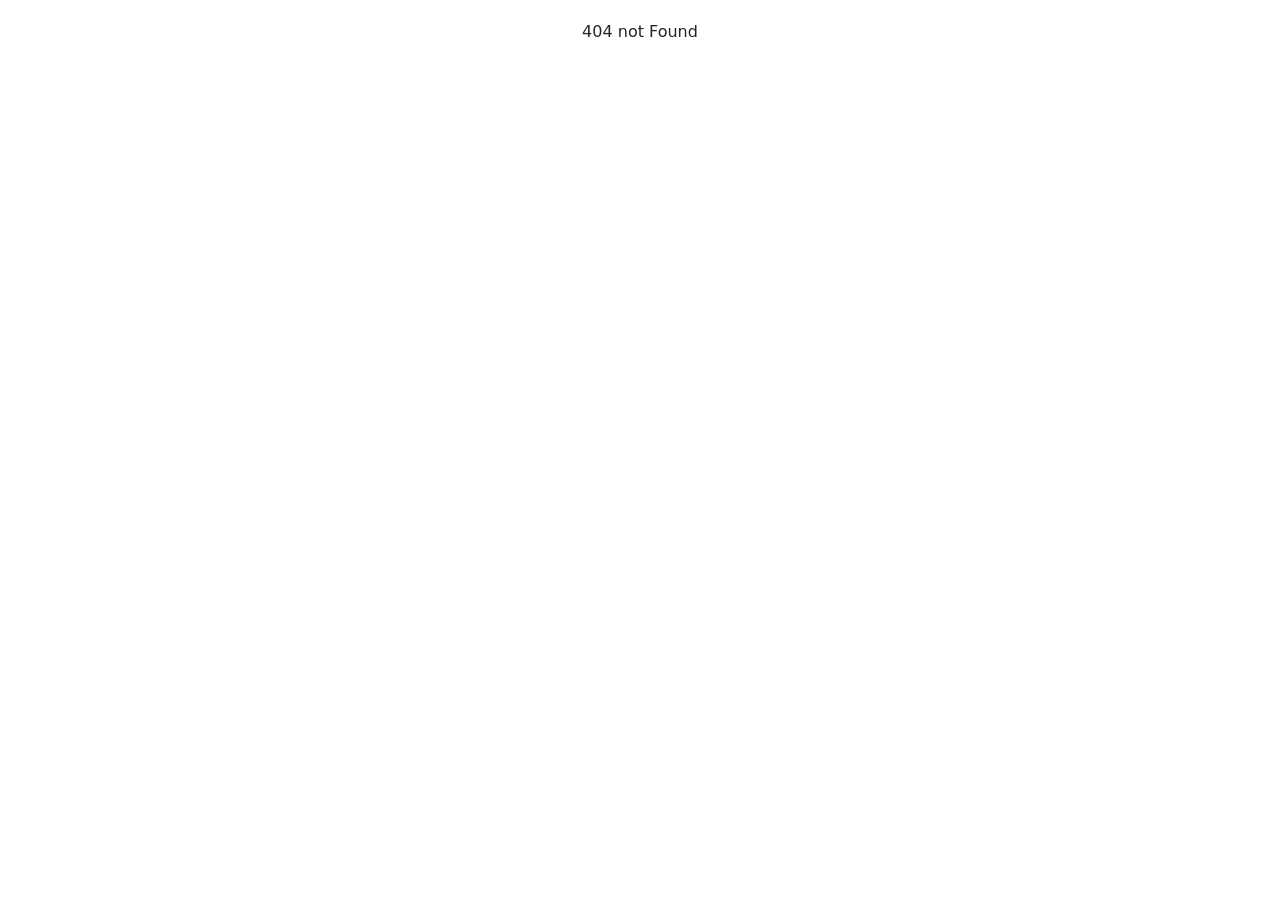
==== commit 5775e261: "deploy" ====
--- a/car-analytics/index.html
+++ b/car-analytics/index.html
@@ -7,8 +7,8 @@
   <title>Car Analysis</title>
   <!-- Bootstrap CSS -->
   <link href="https://cdn.jsdelivr.net/npm/bootstrap@5.3.0/dist/css/bootstrap.min.css" rel="stylesheet">
-  <script type="module" crossorigin src="/car-analytics/assets/index-Bza4vkoF.js"></script>
-  <link rel="stylesheet" crossorigin href="/car-analytics/assets/index-yUA__XwN.css">
+  <script type="module" crossorigin src="/car-analytics/assets/index-BJIPClW6.js"></script>
+  <link rel="stylesheet" crossorigin href="/car-analytics/assets/index-BHt-F_on.css">
 </head>
 
 <body>
--- a/car-analytics/assets/index-BHt-F_on.css
+++ b/car-analytics/assets/index-BHt-F_on.css
@@ -0,0 +1,5 @@
+@charset "UTF-8";.highlighted-cars-container{padding:20px}.brand-tabs{display:flex;flex-wrap:wrap;gap:10px;margin:0}.brand-tab{padding:10px 15px;margin:0;cursor:pointer;background-color:#333;color:#fff;border:none;border-radius:5px;transition:background-color .3s ease}.brand-tab.active{background-color:#007bff;color:#fff}.form-control{width:100%;padding:10px;margin-bottom:20px;border-radius:5px;border:1px solid #ccc}.card-grid{display:grid;grid-template-columns:repeat(auto-fit,minmax(250px,1fr));gap:20px}.car-card{background-color:#fff;border:1px solid #ddd;border-radius:10px;padding:15px;box-shadow:0 2px 4px #0000001a;display:flex;flex-direction:column;justify-content:space-between}.car-image{width:100%;height:200px;object-fit:cover;border-radius:10px;margin-bottom:15px}.car-details h3{font-size:18px;margin-bottom:10px}.car-details p{margin:5px 0;font-size:14px}.car-details .highlight-button{padding:10px;margin-top:10px;background-color:#28a745;color:#fff;border:none;border-radius:5px;cursor:pointer}.car-details .highlight-button:hover{background-color:#218838}.car-details .remove-button{padding:10px;margin-top:10px;background-color:#dc3545;color:#fff;border:none;border-radius:5px;cursor:pointer}.car-details .remove-button:hover{background-color:#c82333}.remove-all-button{margin-top:20px;padding:10px 20px;background-color:#dc3545;color:#fff;border:none;border-radius:5px;cursor:pointer}.remove-all-button:hover{background-color:#c82333}body{font-family:Arial,sans-serif;margin:0;padding:0;background-color:#f4f4f4}h1{text-align:center;margin-top:20px}#root{display:flex;flex-direction:column;align-items:center;padding:20px}table{width:80%;margin-bottom:40px;border-collapse:collapse;background-color:#fff}th,td{border:1px solid #dddddd;text-align:left;padding:8px}th{background-color:#f2f2f2}canvas{margin-bottom:40px}/*!
+ * Bootstrap  v5.3.3 (https://getbootstrap.com/)
+ * Copyright 2011-2024 The Bootstrap Authors
+ * Licensed under MIT (https://github.com/twbs/bootstrap/blob/main/LICENSE)
+ */:root,[data-bs-theme=light]{--bs-blue:#0d6efd;--bs-indigo:#6610f2;--bs-purple:#6f42c1;--bs-pink:#d63384;--bs-red:#dc3545;--bs-orange:#fd7e14;--bs-yellow:#ffc107;--bs-green:#198754;--bs-teal:#20c997;--bs-cyan:#0dcaf0;--bs-black:#000;--bs-white:#fff;--bs-gray:#6c757d;--bs-gray-dark:#343a40;--bs-gray-100:#f8f9fa;--bs-gray-200:#e9ecef;--bs-gray-300:#dee2e6;--bs-gray-400:#ced4da;--bs-gray-500:#adb5bd;--bs-gray-600:#6c757d;--bs-gray-700:#495057;--bs-gray-800:#343a40;--bs-gray-900:#212529;--bs-primary:#0d6efd;--bs-secondary:#6c757d;--bs-success:#198754;--bs-info:#0dcaf0;--bs-warning:#ffc107;--bs-danger:#dc3545;--bs-light:#f8f9fa;--bs-dark:#212529;--bs-primary-rgb:13,110,253;--bs-secondary-rgb:108,117,125;--bs-success-rgb:25,135,84;--bs-info-rgb:13,202,240;--bs-warning-rgb:255,193,7;--bs-danger-rgb:220,53,69;--bs-light-rgb:248,249,250;--bs-dark-rgb:33,37,41;--bs-primary-text-emphasis:#052c65;--bs-secondary-text-emphasis:#2b2f32;--bs-success-text-emphasis:#0a3622;--bs-info-text-emphasis:#055160;--bs-warning-text-emphasis:#664d03;--bs-danger-text-emphasis:#58151c;--bs-light-text-emphasis:#495057;--bs-dark-text-emphasis:#495057;--bs-primary-bg-subtle:#cfe2ff;--bs-secondary-bg-subtle:#e2e3e5;--bs-success-bg-subtle:#d1e7dd;--bs-info-bg-subtle:#cff4fc;--bs-warning-bg-subtle:#fff3cd;--bs-danger-bg-subtle:#f8d7da;--bs-light-bg-subtle:#fcfcfd;--bs-dark-bg-subtle:#ced4da;--bs-primary-border-subtle:#9ec5fe;--bs-secondary-border-subtle:#c4c8cb;--bs-success-border-subtle:#a3cfbb;--bs-info-border-subtle:#9eeaf9;--bs-warning-border-subtle:#ffe69c;--bs-danger-border-subtle:#f1aeb5;--bs-light-border-subtle:#e9ecef;--bs-dark-border-subtle:#adb5bd;--bs-white-rgb:255,255,255;--bs-black-rgb:0,0,0;--bs-font-sans-serif:system-ui,-apple-system,"Segoe UI",Roboto,"Helvetica Neue","Noto Sans","Liberation Sans",Arial,sans-serif,"Apple Color Emoji","Segoe UI Emoji","Segoe UI Symbol","Noto Color Emoji";--bs-font-monospace:SFMono-Regular,Menlo,Monaco,Consolas,"Liberation Mono","Courier New",monospace;--bs-gradient:linear-gradient(180deg, rgba(255, 255, 255, .15), rgba(255, 255, 255, 0));--bs-body-font-family:var(--bs-font-sans-serif);--bs-body-font-size:1rem;--bs-body-font-weight:400;--bs-body-line-height:1.5;--bs-body-color:#212529;--bs-body-color-rgb:33,37,41;--bs-body-bg:#fff;--bs-body-bg-rgb:255,255,255;--bs-emphasis-color:#000;--bs-emphasis-color-rgb:0,0,0;--bs-secondary-color:rgba(33, 37, 41, .75);--bs-secondary-color-rgb:33,37,41;--bs-secondary-bg:#e9ecef;--bs-secondary-bg-rgb:233,236,239;--bs-tertiary-color:rgba(33, 37, 41, .5);--bs-tertiary-color-rgb:33,37,41;--bs-tertiary-bg:#f8f9fa;--bs-tertiary-bg-rgb:248,249,250;--bs-heading-color:inherit;--bs-link-color:#0d6efd;--bs-link-color-rgb:13,110,253;--bs-link-decoration:underline;--bs-link-hover-color:#0a58ca;--bs-link-hover-color-rgb:10,88,202;--bs-code-color:#d63384;--bs-highlight-color:#212529;--bs-highlight-bg:#fff3cd;--bs-border-width:1px;--bs-border-style:solid;--bs-border-color:#dee2e6;--bs-border-color-translucent:rgba(0, 0, 0, .175);--bs-border-radius:.375rem;--bs-border-radius-sm:.25rem;--bs-border-radius-lg:.5rem;--bs-border-radius-xl:1rem;--bs-border-radius-xxl:2rem;--bs-border-radius-2xl:var(--bs-border-radius-xxl);--bs-border-radius-pill:50rem;--bs-box-shadow:0 .5rem 1rem rgba(0, 0, 0, .15);--bs-box-shadow-sm:0 .125rem .25rem rgba(0, 0, 0, .075);--bs-box-shadow-lg:0 1rem 3rem rgba(0, 0, 0, .175);--bs-box-shadow-inset:inset 0 1px 2px rgba(0, 0, 0, .075);--bs-focus-ring-width:.25rem;--bs-focus-ring-opacity:.25;--bs-focus-ring-color:rgba(13, 110, 253, .25);--bs-form-valid-color:#198754;--bs-form-valid-border-color:#198754;--bs-form-invalid-color:#dc3545;--bs-form-invalid-border-color:#dc3545}[data-bs-theme=dark]{color-scheme:dark;--bs-body-color:#dee2e6;--bs-body-color-rgb:222,226,230;--bs-body-bg:#212529;--bs-body-bg-rgb:33,37,41;--bs-emphasis-color:#fff;--bs-emphasis-color-rgb:255,255,255;--bs-secondary-color:rgba(222, 226, 230, .75);--bs-secondary-color-rgb:222,226,230;--bs-secondary-bg:#343a40;--bs-secondary-bg-rgb:52,58,64;--bs-tertiary-color:rgba(222, 226, 230, .5);--bs-tertiary-color-rgb:222,226,230;--bs-tertiary-bg:#2b3035;--bs-tertiary-bg-rgb:43,48,53;--bs-primary-text-emphasis:#6ea8fe;--bs-secondary-text-emphasis:#a7acb1;--bs-success-text-emphasis:#75b798;--bs-info-text-emphasis:#6edff6;--bs-warning-text-emphasis:#ffda6a;--bs-danger-text-emphasis:#ea868f;--bs-light-text-emphasis:#f8f9fa;--bs-dark-text-emphasis:#dee2e6;--bs-primary-bg-subtle:#031633;--bs-secondary-bg-subtle:#161719;--bs-success-bg-subtle:#051b11;--bs-info-bg-subtle:#032830;--bs-warning-bg-subtle:#332701;--bs-danger-bg-subtle:#2c0b0e;--bs-light-bg-subtle:#343a40;--bs-dark-bg-subtle:#1a1d20;--bs-primary-border-subtle:#084298;--bs-secondary-border-subtle:#41464b;--bs-success-border-subtle:#0f5132;--bs-info-border-subtle:#087990;--bs-warning-border-subtle:#997404;--bs-danger-border-subtle:#842029;--bs-light-border-subtle:#495057;--bs-dark-border-subtle:#343a40;--bs-heading-color:inherit;--bs-link-color:#6ea8fe;--bs-link-hover-color:#8bb9fe;--bs-link-color-rgb:110,168,254;--bs-link-hover-color-rgb:139,185,254;--bs-code-color:#e685b5;--bs-highlight-color:#dee2e6;--bs-highlight-bg:#664d03;--bs-border-color:#495057;--bs-border-color-translucent:rgba(255, 255, 255, .15);--bs-form-valid-color:#75b798;--bs-form-valid-border-color:#75b798;--bs-form-invalid-color:#ea868f;--bs-form-invalid-border-color:#ea868f}*,:after,:before{box-sizing:border-box}@media (prefers-reduced-motion:no-preference){:root{scroll-behavior:smooth}}body{margin:0;font-family:var(--bs-body-font-family);font-size:var(--bs-body-font-size);font-weight:var(--bs-body-font-weight);line-height:var(--bs-body-line-height);color:var(--bs-body-color);text-align:var(--bs-body-text-align);background-color:var(--bs-body-bg);-webkit-text-size-adjust:100%;-webkit-tap-highlight-color:transparent}hr{margin:1rem 0;color:inherit;border:0;border-top:var(--bs-border-width) solid;opacity:.25}.h1,.h2,.h3,.h4,.h5,.h6,h1,h2,h3,h4,h5,h6{margin-top:0;margin-bottom:.5rem;font-weight:500;line-height:1.2;color:var(--bs-heading-color)}.h1,h1{font-size:calc(1.375rem + 1.5vw)}@media (min-width:1200px){.h1,h1{font-size:2.5rem}}.h2,h2{font-size:calc(1.325rem + .9vw)}@media (min-width:1200px){.h2,h2{font-size:2rem}}.h3,h3{font-size:calc(1.3rem + .6vw)}@media (min-width:1200px){.h3,h3{font-size:1.75rem}}.h4,h4{font-size:calc(1.275rem + .3vw)}@media (min-width:1200px){.h4,h4{font-size:1.5rem}}.h5,h5{font-size:1.25rem}.h6,h6{font-size:1rem}p{margin-top:0;margin-bottom:1rem}abbr[title]{-webkit-text-decoration:underline dotted;text-decoration:underline dotted;cursor:help;-webkit-text-decoration-skip-ink:none;text-decoration-skip-ink:none}address{margin-bottom:1rem;font-style:normal;line-height:inherit}ol,ul{padding-left:2rem}dl,ol,ul{margin-top:0;margin-bottom:1rem}ol ol,ol ul,ul ol,ul ul{margin-bottom:0}dt{font-weight:700}dd{margin-bottom:.5rem;margin-left:0}blockquote{margin:0 0 1rem}b,strong{font-weight:bolder}.small,small{font-size:.875em}.mark,mark{padding:.1875em;color:var(--bs-highlight-color);background-color:var(--bs-highlight-bg)}sub,sup{position:relative;font-size:.75em;line-height:0;vertical-align:baseline}sub{bottom:-.25em}sup{top:-.5em}a{color:rgba(var(--bs-link-color-rgb),var(--bs-link-opacity,1));text-decoration:underline}a:hover{--bs-link-color-rgb:var(--bs-link-hover-color-rgb)}a:not([href]):not([class]),a:not([href]):not([class]):hover{color:inherit;text-decoration:none}code,kbd,pre,samp{font-family:var(--bs-font-monospace);font-size:1em}pre{display:block;margin-top:0;margin-bottom:1rem;overflow:auto;font-size:.875em}pre code{font-size:inherit;color:inherit;word-break:normal}code{font-size:.875em;color:var(--bs-code-color);word-wrap:break-word}a>code{color:inherit}kbd{padding:.1875rem .375rem;font-size:.875em;color:var(--bs-body-bg);background-color:var(--bs-body-color);border-radius:.25rem}kbd kbd{padding:0;font-size:1em}figure{margin:0 0 1rem}img,svg{vertical-align:middle}table{caption-side:bottom;border-collapse:collapse}caption{padding-top:.5rem;padding-bottom:.5rem;color:var(--bs-secondary-color);text-align:left}th{text-align:inherit;text-align:-webkit-match-parent}tbody,td,tfoot,th,thead,tr{border-color:inherit;border-style:solid;border-width:0}label{display:inline-block}button{border-radius:0}button:focus:not(:focus-visible){outline:0}button,input,optgroup,select,textarea{margin:0;font-family:inherit;font-size:inherit;line-height:inherit}button,select{text-transform:none}[role=button]{cursor:pointer}select{word-wrap:normal}select:disabled{opacity:1}[list]:not([type=date]):not([type=datetime-local]):not([type=month]):not([type=week]):not([type=time])::-webkit-calendar-picker-indicator{display:none!important}[type=button],[type=reset],[type=submit],button{-webkit-appearance:button}[type=button]:not(:disabled),[type=reset]:not(:disabled),[type=submit]:not(:disabled),button:not(:disabled){cursor:pointer}::-moz-focus-inner{padding:0;border-style:none}textarea{resize:vertical}fieldset{min-width:0;padding:0;margin:0;border:0}legend{float:left;width:100%;padding:0;margin-bottom:.5rem;font-size:calc(1.275rem + .3vw);line-height:inherit}@media (min-width:1200px){legend{font-size:1.5rem}}legend+*{clear:left}::-webkit-datetime-edit-day-field,::-webkit-datetime-edit-fields-wrapper,::-webkit-datetime-edit-hour-field,::-webkit-datetime-edit-minute,::-webkit-datetime-edit-month-field,::-webkit-datetime-edit-text,::-webkit-datetime-edit-year-field{padding:0}::-webkit-inner-spin-button{height:auto}[type=search]{-webkit-appearance:textfield;outline-offset:-2px}::-webkit-search-decoration{-webkit-appearance:none}::-webkit-color-swatch-wrapper{padding:0}::-webkit-file-upload-button{font:inherit;-webkit-appearance:button}::file-selector-button{font:inherit;-webkit-appearance:button}output{display:inline-block}iframe{border:0}summary{display:list-item;cursor:pointer}progress{vertical-align:baseline}[hidden]{display:none!important}.lead{font-size:1.25rem;font-weight:300}.display-1{font-size:calc(1.625rem + 4.5vw);font-weight:300;line-height:1.2}@media (min-width:1200px){.display-1{font-size:5rem}}.display-2{font-size:calc(1.575rem + 3.9vw);font-weight:300;line-height:1.2}@media (min-width:1200px){.display-2{font-size:4.5rem}}.display-3{font-size:calc(1.525rem + 3.3vw);font-weight:300;line-height:1.2}@media (min-width:1200px){.display-3{font-size:4rem}}.display-4{font-size:calc(1.475rem + 2.7vw);font-weight:300;line-height:1.2}@media (min-width:1200px){.display-4{font-size:3.5rem}}.display-5{font-size:calc(1.425rem + 2.1vw);font-weight:300;line-height:1.2}@media (min-width:1200px){.display-5{font-size:3rem}}.display-6{font-size:calc(1.375rem + 1.5vw);font-weight:300;line-height:1.2}@media (min-width:1200px){.display-6{font-size:2.5rem}}.list-unstyled,.list-inline{padding-left:0;list-style:none}.list-inline-item{display:inline-block}.list-inline-item:not(:last-child){margin-right:.5rem}.initialism{font-size:.875em;text-transform:uppercase}.blockquote{margin-bottom:1rem;font-size:1.25rem}.blockquote>:last-child{margin-bottom:0}.blockquote-footer{margin-top:-1rem;margin-bottom:1rem;font-size:.875em;color:#6c757d}.blockquote-footer:before{content:"— "}.img-fluid{max-width:100%;height:auto}.img-thumbnail{padding:.25rem;background-color:var(--bs-body-bg);border:var(--bs-border-width) solid var(--bs-border-color);border-radius:var(--bs-border-radius);max-width:100%;height:auto}.figure{display:inline-block}.figure-img{margin-bottom:.5rem;line-height:1}.figure-caption{font-size:.875em;color:var(--bs-secondary-color)}.container,.container-fluid,.container-lg,.container-md,.container-sm,.container-xl,.container-xxl{--bs-gutter-x:1.5rem;--bs-gutter-y:0;width:100%;padding-right:calc(var(--bs-gutter-x) * .5);padding-left:calc(var(--bs-gutter-x) * .5);margin-right:auto;margin-left:auto}@media (min-width:576px){.container,.container-sm{max-width:540px}}@media (min-width:768px){.container,.container-md,.container-sm{max-width:720px}}@media (min-width:992px){.container,.container-lg,.container-md,.container-sm{max-width:960px}}@media (min-width:1200px){.container,.container-lg,.container-md,.container-sm,.container-xl{max-width:1140px}}@media (min-width:1400px){.container,.container-lg,.container-md,.container-sm,.container-xl,.container-xxl{max-width:1320px}}:root{--bs-breakpoint-xs:0;--bs-breakpoint-sm:576px;--bs-breakpoint-md:768px;--bs-breakpoint-lg:992px;--bs-breakpoint-xl:1200px;--bs-breakpoint-xxl:1400px}.row{--bs-gutter-x:1.5rem;--bs-gutter-y:0;display:flex;flex-wrap:wrap;margin-top:calc(-1 * var(--bs-gutter-y));margin-right:calc(-.5 * var(--bs-gutter-x));margin-left:calc(-.5 * var(--bs-gutter-x))}.row>*{flex-shrink:0;width:100%;max-width:100%;padding-right:calc(var(--bs-gutter-x) * .5);padding-left:calc(var(--bs-gutter-x) * .5);margin-top:var(--bs-gutter-y)}.col{flex:1 0 0%}.row-cols-auto>*{flex:0 0 auto;width:auto}.row-cols-1>*{flex:0 0 auto;width:100%}.row-cols-2>*{flex:0 0 auto;width:50%}.row-cols-3>*{flex:0 0 auto;width:33.33333333%}.row-cols-4>*{flex:0 0 auto;width:25%}.row-cols-5>*{flex:0 0 auto;width:20%}.row-cols-6>*{flex:0 0 auto;width:16.66666667%}.col-auto{flex:0 0 auto;width:auto}.col-1{flex:0 0 auto;width:8.33333333%}.col-2{flex:0 0 auto;width:16.66666667%}.col-3{flex:0 0 auto;width:25%}.col-4{flex:0 0 auto;width:33.33333333%}.col-5{flex:0 0 auto;width:41.66666667%}.col-6{flex:0 0 auto;width:50%}.col-7{flex:0 0 auto;width:58.33333333%}.col-8{flex:0 0 auto;width:66.66666667%}.col-9{flex:0 0 auto;width:75%}.col-10{flex:0 0 auto;width:83.33333333%}.col-11{flex:0 0 auto;width:91.66666667%}.col-12{flex:0 0 auto;width:100%}.offset-1{margin-left:8.33333333%}.offset-2{margin-left:16.66666667%}.offset-3{margin-left:25%}.offset-4{margin-left:33.33333333%}.offset-5{margin-left:41.66666667%}.offset-6{margin-left:50%}.offset-7{margin-left:58.33333333%}.offset-8{margin-left:66.66666667%}.offset-9{margin-left:75%}.offset-10{margin-left:83.33333333%}.offset-11{margin-left:91.66666667%}.g-0,.gx-0{--bs-gutter-x:0}.g-0,.gy-0{--bs-gutter-y:0}.g-1,.gx-1{--bs-gutter-x:.25rem}.g-1,.gy-1{--bs-gutter-y:.25rem}.g-2,.gx-2{--bs-gutter-x:.5rem}.g-2,.gy-2{--bs-gutter-y:.5rem}.g-3,.gx-3{--bs-gutter-x:1rem}.g-3,.gy-3{--bs-gutter-y:1rem}.g-4,.gx-4{--bs-gutter-x:1.5rem}.g-4,.gy-4{--bs-gutter-y:1.5rem}.g-5,.gx-5{--bs-gutter-x:3rem}.g-5,.gy-5{--bs-gutter-y:3rem}@media (min-width:576px){.col-sm{flex:1 0 0%}.row-cols-sm-auto>*{flex:0 0 auto;width:auto}.row-cols-sm-1>*{flex:0 0 auto;width:100%}.row-cols-sm-2>*{flex:0 0 auto;width:50%}.row-cols-sm-3>*{flex:0 0 auto;width:33.33333333%}.row-cols-sm-4>*{flex:0 0 auto;width:25%}.row-cols-sm-5>*{flex:0 0 auto;width:20%}.row-cols-sm-6>*{flex:0 0 auto;width:16.66666667%}.col-sm-auto{flex:0 0 auto;width:auto}.col-sm-1{flex:0 0 auto;width:8.33333333%}.col-sm-2{flex:0 0 auto;width:16.66666667%}.col-sm-3{flex:0 0 auto;width:25%}.col-sm-4{flex:0 0 auto;width:33.33333333%}.col-sm-5{flex:0 0 auto;width:41.66666667%}.col-sm-6{flex:0 0 auto;width:50%}.col-sm-7{flex:0 0 auto;width:58.33333333%}.col-sm-8{flex:0 0 auto;width:66.66666667%}.col-sm-9{flex:0 0 auto;width:75%}.col-sm-10{flex:0 0 auto;width:83.33333333%}.col-sm-11{flex:0 0 auto;width:91.66666667%}.col-sm-12{flex:0 0 auto;width:100%}.offset-sm-0{margin-left:0}.offset-sm-1{margin-left:8.33333333%}.offset-sm-2{margin-left:16.66666667%}.offset-sm-3{margin-left:25%}.offset-sm-4{margin-left:33.33333333%}.offset-sm-5{margin-left:41.66666667%}.offset-sm-6{margin-left:50%}.offset-sm-7{margin-left:58.33333333%}.offset-sm-8{margin-left:66.66666667%}.offset-sm-9{margin-left:75%}.offset-sm-10{margin-left:83.33333333%}.offset-sm-11{margin-left:91.66666667%}.g-sm-0,.gx-sm-0{--bs-gutter-x:0}.g-sm-0,.gy-sm-0{--bs-gutter-y:0}.g-sm-1,.gx-sm-1{--bs-gutter-x:.25rem}.g-sm-1,.gy-sm-1{--bs-gutter-y:.25rem}.g-sm-2,.gx-sm-2{--bs-gutter-x:.5rem}.g-sm-2,.gy-sm-2{--bs-gutter-y:.5rem}.g-sm-3,.gx-sm-3{--bs-gutter-x:1rem}.g-sm-3,.gy-sm-3{--bs-gutter-y:1rem}.g-sm-4,.gx-sm-4{--bs-gutter-x:1.5rem}.g-sm-4,.gy-sm-4{--bs-gutter-y:1.5rem}.g-sm-5,.gx-sm-5{--bs-gutter-x:3rem}.g-sm-5,.gy-sm-5{--bs-gutter-y:3rem}}@media (min-width:768px){.col-md{flex:1 0 0%}.row-cols-md-auto>*{flex:0 0 auto;width:auto}.row-cols-md-1>*{flex:0 0 auto;width:100%}.row-cols-md-2>*{flex:0 0 auto;width:50%}.row-cols-md-3>*{flex:0 0 auto;width:33.33333333%}.row-cols-md-4>*{flex:0 0 auto;width:25%}.row-cols-md-5>*{flex:0 0 auto;width:20%}.row-cols-md-6>*{flex:0 0 auto;width:16.66666667%}.col-md-auto{flex:0 0 auto;width:auto}.col-md-1{flex:0 0 auto;width:8.33333333%}.col-md-2{flex:0 0 auto;width:16.66666667%}.col-md-3{flex:0 0 auto;width:25%}.col-md-4{flex:0 0 auto;width:33.33333333%}.col-md-5{flex:0 0 auto;width:41.66666667%}.col-md-6{flex:0 0 auto;width:50%}.col-md-7{flex:0 0 auto;width:58.33333333%}.col-md-8{flex:0 0 auto;width:66.66666667%}.col-md-9{flex:0 0 auto;width:75%}.col-md-10{flex:0 0 auto;width:83.33333333%}.col-md-11{flex:0 0 auto;width:91.66666667%}.col-md-12{flex:0 0 auto;width:100%}.offset-md-0{margin-left:0}.offset-md-1{margin-left:8.33333333%}.offset-md-2{margin-left:16.66666667%}.offset-md-3{margin-left:25%}.offset-md-4{margin-left:33.33333333%}.offset-md-5{margin-left:41.66666667%}.offset-md-6{margin-left:50%}.offset-md-7{margin-left:58.33333333%}.offset-md-8{margin-left:66.66666667%}.offset-md-9{margin-left:75%}.offset-md-10{margin-left:83.33333333%}.offset-md-11{margin-left:91.66666667%}.g-md-0,.gx-md-0{--bs-gutter-x:0}.g-md-0,.gy-md-0{--bs-gutter-y:0}.g-md-1,.gx-md-1{--bs-gutter-x:.25rem}.g-md-1,.gy-md-1{--bs-gutter-y:.25rem}.g-md-2,.gx-md-2{--bs-gutter-x:.5rem}.g-md-2,.gy-md-2{--bs-gutter-y:.5rem}.g-md-3,.gx-md-3{--bs-gutter-x:1rem}.g-md-3,.gy-md-3{--bs-gutter-y:1rem}.g-md-4,.gx-md-4{--bs-gutter-x:1.5rem}.g-md-4,.gy-md-4{--bs-gutter-y:1.5rem}.g-md-5,.gx-md-5{--bs-gutter-x:3rem}.g-md-5,.gy-md-5{--bs-gutter-y:3rem}}@media (min-width:992px){.col-lg{flex:1 0 0%}.row-cols-lg-auto>*{flex:0 0 auto;width:auto}.row-cols-lg-1>*{flex:0 0 auto;width:100%}.row-cols-lg-2>*{flex:0 0 auto;width:50%}.row-cols-lg-3>*{flex:0 0 auto;width:33.33333333%}.row-cols-lg-4>*{flex:0 0 auto;width:25%}.row-cols-lg-5>*{flex:0 0 auto;width:20%}.row-cols-lg-6>*{flex:0 0 auto;width:16.66666667%}.col-lg-auto{flex:0 0 auto;width:auto}.col-lg-1{flex:0 0 auto;width:8.33333333%}.col-lg-2{flex:0 0 auto;width:16.66666667%}.col-lg-3{flex:0 0 auto;width:25%}.col-lg-4{flex:0 0 auto;width:33.33333333%}.col-lg-5{flex:0 0 auto;width:41.66666667%}.col-lg-6{flex:0 0 auto;width:50%}.col-lg-7{flex:0 0 auto;width:58.33333333%}.col-lg-8{flex:0 0 auto;width:66.66666667%}.col-lg-9{flex:0 0 auto;width:75%}.col-lg-10{flex:0 0 auto;width:83.33333333%}.col-lg-11{flex:0 0 auto;width:91.66666667%}.col-lg-12{flex:0 0 auto;width:100%}.offset-lg-0{margin-left:0}.offset-lg-1{margin-left:8.33333333%}.offset-lg-2{margin-left:16.66666667%}.offset-lg-3{margin-left:25%}.offset-lg-4{margin-left:33.33333333%}.offset-lg-5{margin-left:41.66666667%}.offset-lg-6{margin-left:50%}.offset-lg-7{margin-left:58.33333333%}.offset-lg-8{margin-left:66.66666667%}.offset-lg-9{margin-left:75%}.offset-lg-10{margin-left:83.33333333%}.offset-lg-11{margin-left:91.66666667%}.g-lg-0,.gx-lg-0{--bs-gutter-x:0}.g-lg-0,.gy-lg-0{--bs-gutter-y:0}.g-lg-1,.gx-lg-1{--bs-gutter-x:.25rem}.g-lg-1,.gy-lg-1{--bs-gutter-y:.25rem}.g-lg-2,.gx-lg-2{--bs-gutter-x:.5rem}.g-lg-2,.gy-lg-2{--bs-gutter-y:.5rem}.g-lg-3,.gx-lg-3{--bs-gutter-x:1rem}.g-lg-3,.gy-lg-3{--bs-gutter-y:1rem}.g-lg-4,.gx-lg-4{--bs-gutter-x:1.5rem}.g-lg-4,.gy-lg-4{--bs-gutter-y:1.5rem}.g-lg-5,.gx-lg-5{--bs-gutter-x:3rem}.g-lg-5,.gy-lg-5{--bs-gutter-y:3rem}}@media (min-width:1200px){.col-xl{flex:1 0 0%}.row-cols-xl-auto>*{flex:0 0 auto;width:auto}.row-cols-xl-1>*{flex:0 0 auto;width:100%}.row-cols-xl-2>*{flex:0 0 auto;width:50%}.row-cols-xl-3>*{flex:0 0 auto;width:33.33333333%}.row-cols-xl-4>*{flex:0 0 auto;width:25%}.row-cols-xl-5>*{flex:0 0 auto;width:20%}.row-cols-xl-6>*{flex:0 0 auto;width:16.66666667%}.col-xl-auto{flex:0 0 auto;width:auto}.col-xl-1{flex:0 0 auto;width:8.33333333%}.col-xl-2{flex:0 0 auto;width:16.66666667%}.col-xl-3{flex:0 0 auto;width:25%}.col-xl-4{flex:0 0 auto;width:33.33333333%}.col-xl-5{flex:0 0 auto;width:41.66666667%}.col-xl-6{flex:0 0 auto;width:50%}.col-xl-7{flex:0 0 auto;width:58.33333333%}.col-xl-8{flex:0 0 auto;width:66.66666667%}.col-xl-9{flex:0 0 auto;width:75%}.col-xl-10{flex:0 0 auto;width:83.33333333%}.col-xl-11{flex:0 0 auto;width:91.66666667%}.col-xl-12{flex:0 0 auto;width:100%}.offset-xl-0{margin-left:0}.offset-xl-1{margin-left:8.33333333%}.offset-xl-2{margin-left:16.66666667%}.offset-xl-3{margin-left:25%}.offset-xl-4{margin-left:33.33333333%}.offset-xl-5{margin-left:41.66666667%}.offset-xl-6{margin-left:50%}.offset-xl-7{margin-left:58.33333333%}.offset-xl-8{margin-left:66.66666667%}.offset-xl-9{margin-left:75%}.offset-xl-10{margin-left:83.33333333%}.offset-xl-11{margin-left:91.66666667%}.g-xl-0,.gx-xl-0{--bs-gutter-x:0}.g-xl-0,.gy-xl-0{--bs-gutter-y:0}.g-xl-1,.gx-xl-1{--bs-gutter-x:.25rem}.g-xl-1,.gy-xl-1{--bs-gutter-y:.25rem}.g-xl-2,.gx-xl-2{--bs-gutter-x:.5rem}.g-xl-2,.gy-xl-2{--bs-gutter-y:.5rem}.g-xl-3,.gx-xl-3{--bs-gutter-x:1rem}.g-xl-3,.gy-xl-3{--bs-gutter-y:1rem}.g-xl-4,.gx-xl-4{--bs-gutter-x:1.5rem}.g-xl-4,.gy-xl-4{--bs-gutter-y:1.5rem}.g-xl-5,.gx-xl-5{--bs-gutter-x:3rem}.g-xl-5,.gy-xl-5{--bs-gutter-y:3rem}}@media (min-width:1400px){.col-xxl{flex:1 0 0%}.row-cols-xxl-auto>*{flex:0 0 auto;width:auto}.row-cols-xxl-1>*{flex:0 0 auto;width:100%}.row-cols-xxl-2>*{flex:0 0 auto;width:50%}.row-cols-xxl-3>*{flex:0 0 auto;width:33.33333333%}.row-cols-xxl-4>*{flex:0 0 auto;width:25%}.row-cols-xxl-5>*{flex:0 0 auto;width:20%}.row-cols-xxl-6>*{flex:0 0 auto;width:16.66666667%}.col-xxl-auto{flex:0 0 auto;width:auto}.col-xxl-1{flex:0 0 auto;width:8.33333333%}.col-xxl-2{flex:0 0 auto;width:16.66666667%}.col-xxl-3{flex:0 0 auto;width:25%}.col-xxl-4{flex:0 0 auto;width:33.33333333%}.col-xxl-5{flex:0 0 auto;width:41.66666667%}.col-xxl-6{flex:0 0 auto;width:50%}.col-xxl-7{flex:0 0 auto;width:58.33333333%}.col-xxl-8{flex:0 0 auto;width:66.66666667%}.col-xxl-9{flex:0 0 auto;width:75%}.col-xxl-10{flex:0 0 auto;width:83.33333333%}.col-xxl-11{flex:0 0 auto;width:91.66666667%}.col-xxl-12{flex:0 0 auto;width:100%}.offset-xxl-0{margin-left:0}.offset-xxl-1{margin-left:8.33333333%}.offset-xxl-2{margin-left:16.66666667%}.offset-xxl-3{margin-left:25%}.offset-xxl-4{margin-left:33.33333333%}.offset-xxl-5{margin-left:41.66666667%}.offset-xxl-6{margin-left:50%}.offset-xxl-7{margin-left:58.33333333%}.offset-xxl-8{margin-left:66.66666667%}.offset-xxl-9{margin-left:75%}.offset-xxl-10{margin-left:83.33333333%}.offset-xxl-11{margin-left:91.66666667%}.g-xxl-0,.gx-xxl-0{--bs-gutter-x:0}.g-xxl-0,.gy-xxl-0{--bs-gutter-y:0}.g-xxl-1,.gx-xxl-1{--bs-gutter-x:.25rem}.g-xxl-1,.gy-xxl-1{--bs-gutter-y:.25rem}.g-xxl-2,.gx-xxl-2{--bs-gutter-x:.5rem}.g-xxl-2,.gy-xxl-2{--bs-gutter-y:.5rem}.g-xxl-3,.gx-xxl-3{--bs-gutter-x:1rem}.g-xxl-3,.gy-xxl-3{--bs-gutter-y:1rem}.g-xxl-4,.gx-xxl-4{--bs-gutter-x:1.5rem}.g-xxl-4,.gy-xxl-4{--bs-gutter-y:1.5rem}.g-xxl-5,.gx-xxl-5{--bs-gutter-x:3rem}.g-xxl-5,.gy-xxl-5{--bs-gutter-y:3rem}}.table{--bs-table-color-type:initial;--bs-table-bg-type:initial;--bs-table-color-state:initial;--bs-table-bg-state:initial;--bs-table-color:var(--bs-emphasis-color);--bs-table-bg:var(--bs-body-bg);--bs-table-border-color:var(--bs-border-color);--bs-table-accent-bg:transparent;--bs-table-striped-color:var(--bs-emphasis-color);--bs-table-striped-bg:rgba(var(--bs-emphasis-color-rgb), .05);--bs-table-active-color:var(--bs-emphasis-color);--bs-table-active-bg:rgba(var(--bs-emphasis-color-rgb), .1);--bs-table-hover-color:var(--bs-emphasis-color);--bs-table-hover-bg:rgba(var(--bs-emphasis-color-rgb), .075);width:100%;margin-bottom:1rem;vertical-align:top;border-color:var(--bs-table-border-color)}.table>:not(caption)>*>*{padding:.5rem;color:var(--bs-table-color-state,var(--bs-table-color-type,var(--bs-table-color)));background-color:var(--bs-table-bg);border-bottom-width:var(--bs-border-width);box-shadow:inset 0 0 0 9999px var(--bs-table-bg-state,var(--bs-table-bg-type,var(--bs-table-accent-bg)))}.table>tbody{vertical-align:inherit}.table>thead{vertical-align:bottom}.table-group-divider{border-top:calc(var(--bs-border-width) * 2) solid currentcolor}.caption-top{caption-side:top}.table-sm>:not(caption)>*>*{padding:.25rem}.table-bordered>:not(caption)>*{border-width:var(--bs-border-width) 0}.table-bordered>:not(caption)>*>*{border-width:0 var(--bs-border-width)}.table-borderless>:not(caption)>*>*{border-bottom-width:0}.table-borderless>:not(:first-child){border-top-width:0}.table-striped>tbody>tr:nth-of-type(odd)>*{--bs-table-color-type:var(--bs-table-striped-color);--bs-table-bg-type:var(--bs-table-striped-bg)}.table-striped-columns>:not(caption)>tr>:nth-child(2n){--bs-table-color-type:var(--bs-table-striped-color);--bs-table-bg-type:var(--bs-table-striped-bg)}.table-active{--bs-table-color-state:var(--bs-table-active-color);--bs-table-bg-state:var(--bs-table-active-bg)}.table-hover>tbody>tr:hover>*{--bs-table-color-state:var(--bs-table-hover-color);--bs-table-bg-state:var(--bs-table-hover-bg)}.table-primary{--bs-table-color:#000;--bs-table-bg:#cfe2ff;--bs-table-border-color:#a6b5cc;--bs-table-striped-bg:#c5d7f2;--bs-table-striped-color:#000;--bs-table-active-bg:#bacbe6;--bs-table-active-color:#000;--bs-table-hover-bg:#bfd1ec;--bs-table-hover-color:#000;color:var(--bs-table-color);border-color:var(--bs-table-border-color)}.table-secondary{--bs-table-color:#000;--bs-table-bg:#e2e3e5;--bs-table-border-color:#b5b6b7;--bs-table-striped-bg:#d7d8da;--bs-table-striped-color:#000;--bs-table-active-bg:#cbccce;--bs-table-active-color:#000;--bs-table-hover-bg:#d1d2d4;--bs-table-hover-color:#000;color:var(--bs-table-color);border-color:var(--bs-table-border-color)}.table-success{--bs-table-color:#000;--bs-table-bg:#d1e7dd;--bs-table-border-color:#a7b9b1;--bs-table-striped-bg:#c7dbd2;--bs-table-striped-color:#000;--bs-table-active-bg:#bcd0c7;--bs-table-active-color:#000;--bs-table-hover-bg:#c1d6cc;--bs-table-hover-color:#000;color:var(--bs-table-color);border-color:var(--bs-table-border-color)}.table-info{--bs-table-color:#000;--bs-table-bg:#cff4fc;--bs-table-border-color:#a6c3ca;--bs-table-striped-bg:#c5e8ef;--bs-table-striped-color:#000;--bs-table-active-bg:#badce3;--bs-table-active-color:#000;--bs-table-hover-bg:#bfe2e9;--bs-table-hover-color:#000;color:var(--bs-table-color);border-color:var(--bs-table-border-color)}.table-warning{--bs-table-color:#000;--bs-table-bg:#fff3cd;--bs-table-border-color:#ccc2a4;--bs-table-striped-bg:#f2e7c3;--bs-table-striped-color:#000;--bs-table-active-bg:#e6dbb9;--bs-table-active-color:#000;--bs-table-hover-bg:#ece1be;--bs-table-hover-color:#000;color:var(--bs-table-color);border-color:var(--bs-table-border-color)}.table-danger{--bs-table-color:#000;--bs-table-bg:#f8d7da;--bs-table-border-color:#c6acae;--bs-table-striped-bg:#eccccf;--bs-table-striped-color:#000;--bs-table-active-bg:#dfc2c4;--bs-table-active-color:#000;--bs-table-hover-bg:#e5c7ca;--bs-table-hover-color:#000;color:var(--bs-table-color);border-color:var(--bs-table-border-color)}.table-light{--bs-table-color:#000;--bs-table-bg:#f8f9fa;--bs-table-border-color:#c6c7c8;--bs-table-striped-bg:#ecedee;--bs-table-striped-color:#000;--bs-table-active-bg:#dfe0e1;--bs-table-active-color:#000;--bs-table-hover-bg:#e5e6e7;--bs-table-hover-color:#000;color:var(--bs-table-color);border-color:var(--bs-table-border-color)}.table-dark{--bs-table-color:#fff;--bs-table-bg:#212529;--bs-table-border-color:#4d5154;--bs-table-striped-bg:#2c3034;--bs-table-striped-color:#fff;--bs-table-active-bg:#373b3e;--bs-table-active-color:#fff;--bs-table-hover-bg:#323539;--bs-table-hover-color:#fff;color:var(--bs-table-color);border-color:var(--bs-table-border-color)}.table-responsive{overflow-x:auto;-webkit-overflow-scrolling:touch}@media (max-width:575.98px){.table-responsive-sm{overflow-x:auto;-webkit-overflow-scrolling:touch}}@media (max-width:767.98px){.table-responsive-md{overflow-x:auto;-webkit-overflow-scrolling:touch}}@media (max-width:991.98px){.table-responsive-lg{overflow-x:auto;-webkit-overflow-scrolling:touch}}@media (max-width:1199.98px){.table-responsive-xl{overflow-x:auto;-webkit-overflow-scrolling:touch}}@media (max-width:1399.98px){.table-responsive-xxl{overflow-x:auto;-webkit-overflow-scrolling:touch}}.form-label{margin-bottom:.5rem}.col-form-label{padding-top:calc(.375rem + var(--bs-border-width));padding-bottom:calc(.375rem + var(--bs-border-width));margin-bottom:0;font-size:inherit;line-height:1.5}.col-form-label-lg{padding-top:calc(.5rem + var(--bs-border-width));padding-bottom:calc(.5rem + var(--bs-border-width));font-size:1.25rem}.col-form-label-sm{padding-top:calc(.25rem + var(--bs-border-width));padding-bottom:calc(.25rem + var(--bs-border-width));font-size:.875rem}.form-text{margin-top:.25rem;font-size:.875em;color:var(--bs-secondary-color)}.form-control{display:block;width:100%;padding:.375rem .75rem;font-size:1rem;font-weight:400;line-height:1.5;color:var(--bs-body-color);-webkit-appearance:none;-moz-appearance:none;appearance:none;background-color:var(--bs-body-bg);background-clip:padding-box;border:var(--bs-border-width) solid var(--bs-border-color);border-radius:var(--bs-border-radius);transition:border-color .15s ease-in-out,box-shadow .15s ease-in-out}@media (prefers-reduced-motion:reduce){.form-control{transition:none}}.form-control[type=file]{overflow:hidden}.form-control[type=file]:not(:disabled):not([readonly]){cursor:pointer}.form-control:focus{color:var(--bs-body-color);background-color:var(--bs-body-bg);border-color:#86b7fe;outline:0;box-shadow:0 0 0 .25rem #0d6efd40}.form-control::-webkit-date-and-time-value{min-width:85px;height:1.5em;margin:0}.form-control::-webkit-datetime-edit{display:block;padding:0}.form-control::-moz-placeholder{color:var(--bs-secondary-color);opacity:1}.form-control::placeholder{color:var(--bs-secondary-color);opacity:1}.form-control:disabled{background-color:var(--bs-secondary-bg);opacity:1}.form-control::-webkit-file-upload-button{padding:.375rem .75rem;margin:-.375rem -.75rem;-webkit-margin-end:.75rem;margin-inline-end:.75rem;color:var(--bs-body-color);background-color:var(--bs-tertiary-bg);pointer-events:none;border-color:inherit;border-style:solid;border-width:0;border-inline-end-width:var(--bs-border-width);border-radius:0;-webkit-transition:color .15s ease-in-out,background-color .15s ease-in-out,border-color .15s ease-in-out,box-shadow .15s ease-in-out;transition:color .15s ease-in-out,background-color .15s ease-in-out,border-color .15s ease-in-out,box-shadow .15s ease-in-out}.form-control::file-selector-button{padding:.375rem .75rem;margin:-.375rem -.75rem;-webkit-margin-end:.75rem;margin-inline-end:.75rem;color:var(--bs-body-color);background-color:var(--bs-tertiary-bg);pointer-events:none;border-color:inherit;border-style:solid;border-width:0;border-inline-end-width:var(--bs-border-width);border-radius:0;transition:color .15s ease-in-out,background-color .15s ease-in-out,border-color .15s ease-in-out,box-shadow .15s ease-in-out}@media (prefers-reduced-motion:reduce){.form-control::-webkit-file-upload-button{-webkit-transition:none;transition:none}.form-control::file-selector-button{transition:none}}.form-control:hover:not(:disabled):not([readonly])::-webkit-file-upload-button{background-color:var(--bs-secondary-bg)}.form-control:hover:not(:disabled):not([readonly])::file-selector-button{background-color:var(--bs-secondary-bg)}.form-control-plaintext{display:block;width:100%;padding:.375rem 0;margin-bottom:0;line-height:1.5;color:var(--bs-body-color);background-color:transparent;border:solid transparent;border-width:var(--bs-border-width) 0}.form-control-plaintext:focus{outline:0}.form-control-plaintext.form-control-lg,.form-control-plaintext.form-control-sm{padding-right:0;padding-left:0}.form-control-sm{min-height:calc(1.5em + .5rem + calc(var(--bs-border-width) * 2));padding:.25rem .5rem;font-size:.875rem;border-radius:var(--bs-border-radius-sm)}.form-control-sm::-webkit-file-upload-button{padding:.25rem .5rem;margin:-.25rem -.5rem;-webkit-margin-end:.5rem;margin-inline-end:.5rem}.form-control-sm::file-selector-button{padding:.25rem .5rem;margin:-.25rem -.5rem;-webkit-margin-end:.5rem;margin-inline-end:.5rem}.form-control-lg{min-height:calc(1.5em + 1rem + calc(var(--bs-border-width) * 2));padding:.5rem 1rem;font-size:1.25rem;border-radius:var(--bs-border-radius-lg)}.form-control-lg::-webkit-file-upload-button{padding:.5rem 1rem;margin:-.5rem -1rem;-webkit-margin-end:1rem;margin-inline-end:1rem}.form-control-lg::file-selector-button{padding:.5rem 1rem;margin:-.5rem -1rem;-webkit-margin-end:1rem;margin-inline-end:1rem}textarea.form-control{min-height:calc(1.5em + .75rem + calc(var(--bs-border-width) * 2))}textarea.form-control-sm{min-height:calc(1.5em + .5rem + calc(var(--bs-border-width) * 2))}textarea.form-control-lg{min-height:calc(1.5em + 1rem + calc(var(--bs-border-width) * 2))}.form-control-color{width:3rem;height:calc(1.5em + .75rem + calc(var(--bs-border-width) * 2));padding:.375rem}.form-control-color:not(:disabled):not([readonly]){cursor:pointer}.form-control-color::-moz-color-swatch{border:0!important;border-radius:var(--bs-border-radius)}.form-control-color::-webkit-color-swatch{border:0!important;border-radius:var(--bs-border-radius)}.form-control-color.form-control-sm{height:calc(1.5em + .5rem + calc(var(--bs-border-width) * 2))}.form-control-color.form-control-lg{height:calc(1.5em + 1rem + calc(var(--bs-border-width) * 2))}.form-select{--bs-form-select-bg-img:url("data:image/svg+xml,%3csvg xmlns='http://www.w3.org/2000/svg' viewBox='0 0 16 16'%3e%3cpath fill='none' stroke='%23343a40' stroke-linecap='round' stroke-linejoin='round' stroke-width='2' d='m2 5 6 6 6-6'/%3e%3c/svg%3e");display:block;width:100%;padding:.375rem 2.25rem .375rem .75rem;font-size:1rem;font-weight:400;line-height:1.5;color:var(--bs-body-color);-webkit-appearance:none;-moz-appearance:none;appearance:none;background-color:var(--bs-body-bg);background-image:var(--bs-form-select-bg-img),var(--bs-form-select-bg-icon,none);background-repeat:no-repeat;background-position:right .75rem center;background-size:16px 12px;border:var(--bs-border-width) solid var(--bs-border-color);border-radius:var(--bs-border-radius);transition:border-color .15s ease-in-out,box-shadow .15s ease-in-out}@media (prefers-reduced-motion:reduce){.form-select{transition:none}}.form-select:focus{border-color:#86b7fe;outline:0;box-shadow:0 0 0 .25rem #0d6efd40}.form-select[multiple],.form-select[size]:not([size="1"]){padding-right:.75rem;background-image:none}.form-select:disabled{background-color:var(--bs-secondary-bg)}.form-select:-moz-focusring{color:transparent;text-shadow:0 0 0 var(--bs-body-color)}.form-select-sm{padding-top:.25rem;padding-bottom:.25rem;padding-left:.5rem;font-size:.875rem;border-radius:var(--bs-border-radius-sm)}.form-select-lg{padding-top:.5rem;padding-bottom:.5rem;padding-left:1rem;font-size:1.25rem;border-radius:var(--bs-border-radius-lg)}[data-bs-theme=dark] .form-select{--bs-form-select-bg-img:url("data:image/svg+xml,%3csvg xmlns='http://www.w3.org/2000/svg' viewBox='0 0 16 16'%3e%3cpath fill='none' stroke='%23dee2e6' stroke-linecap='round' stroke-linejoin='round' stroke-width='2' d='m2 5 6 6 6-6'/%3e%3c/svg%3e")}.form-check{display:block;min-height:1.5rem;padding-left:1.5em;margin-bottom:.125rem}.form-check .form-check-input{float:left;margin-left:-1.5em}.form-check-reverse{padding-right:1.5em;padding-left:0;text-align:right}.form-check-reverse .form-check-input{float:right;margin-right:-1.5em;margin-left:0}.form-check-input{--bs-form-check-bg:var(--bs-body-bg);flex-shrink:0;width:1em;height:1em;margin-top:.25em;vertical-align:top;-webkit-appearance:none;-moz-appearance:none;appearance:none;background-color:var(--bs-form-check-bg);background-image:var(--bs-form-check-bg-image);background-repeat:no-repeat;background-position:center;background-size:contain;border:var(--bs-border-width) solid var(--bs-border-color);-webkit-print-color-adjust:exact;color-adjust:exact;print-color-adjust:exact}.form-check-input[type=checkbox]{border-radius:.25em}.form-check-input[type=radio]{border-radius:50%}.form-check-input:active{filter:brightness(90%)}.form-check-input:focus{border-color:#86b7fe;outline:0;box-shadow:0 0 0 .25rem #0d6efd40}.form-check-input:checked{background-color:#0d6efd;border-color:#0d6efd}.form-check-input:checked[type=checkbox]{--bs-form-check-bg-image:url("data:image/svg+xml,%3csvg xmlns='http://www.w3.org/2000/svg' viewBox='0 0 20 20'%3e%3cpath fill='none' stroke='%23fff' stroke-linecap='round' stroke-linejoin='round' stroke-width='3' d='m6 10 3 3 6-6'/%3e%3c/svg%3e")}.form-check-input:checked[type=radio]{--bs-form-check-bg-image:url("data:image/svg+xml,%3csvg xmlns='http://www.w3.org/2000/svg' viewBox='-4 -4 8 8'%3e%3ccircle r='2' fill='%23fff'/%3e%3c/svg%3e")}.form-check-input[type=checkbox]:indeterminate{background-color:#0d6efd;border-color:#0d6efd;--bs-form-check-bg-image:url("data:image/svg+xml,%3csvg xmlns='http://www.w3.org/2000/svg' viewBox='0 0 20 20'%3e%3cpath fill='none' stroke='%23fff' stroke-linecap='round' stroke-linejoin='round' stroke-width='3' d='M6 10h8'/%3e%3c/svg%3e")}.form-check-input:disabled{pointer-events:none;filter:none;opacity:.5}.form-check-input:disabled~.form-check-label,.form-check-input[disabled]~.form-check-label{cursor:default;opacity:.5}.form-switch{padding-left:2.5em}.form-switch .form-check-input{--bs-form-switch-bg:url("data:image/svg+xml,%3csvg xmlns='http://www.w3.org/2000/svg' viewBox='-4 -4 8 8'%3e%3ccircle r='3' fill='rgba%280, 0, 0, 0.25%29'/%3e%3c/svg%3e");width:2em;margin-left:-2.5em;background-image:var(--bs-form-switch-bg);background-position:left center;border-radius:2em;transition:background-position .15s ease-in-out}@media (prefers-reduced-motion:reduce){.form-switch .form-check-input{transition:none}}.form-switch .form-check-input:focus{--bs-form-switch-bg:url("data:image/svg+xml,%3csvg xmlns='http://www.w3.org/2000/svg' viewBox='-4 -4 8 8'%3e%3ccircle r='3' fill='%2386b7fe'/%3e%3c/svg%3e")}.form-switch .form-check-input:checked{background-position:right center;--bs-form-switch-bg:url("data:image/svg+xml,%3csvg xmlns='http://www.w3.org/2000/svg' viewBox='-4 -4 8 8'%3e%3ccircle r='3' fill='%23fff'/%3e%3c/svg%3e")}.form-switch.form-check-reverse{padding-right:2.5em;padding-left:0}.form-switch.form-check-reverse .form-check-input{margin-right:-2.5em;margin-left:0}.form-check-inline{display:inline-block;margin-right:1rem}.btn-check{position:absolute;clip:rect(0,0,0,0);pointer-events:none}.btn-check:disabled+.btn,.btn-check[disabled]+.btn{pointer-events:none;filter:none;opacity:.65}[data-bs-theme=dark] .form-switch .form-check-input:not(:checked):not(:focus){--bs-form-switch-bg:url("data:image/svg+xml,%3csvg xmlns='http://www.w3.org/2000/svg' viewBox='-4 -4 8 8'%3e%3ccircle r='3' fill='rgba%28255, 255, 255, 0.25%29'/%3e%3c/svg%3e")}.form-range{width:100%;height:1.5rem;padding:0;-webkit-appearance:none;-moz-appearance:none;appearance:none;background-color:transparent}.form-range:focus{outline:0}.form-range:focus::-webkit-slider-thumb{box-shadow:0 0 0 1px #fff,0 0 0 .25rem #0d6efd40}.form-range:focus::-moz-range-thumb{box-shadow:0 0 0 1px #fff,0 0 0 .25rem #0d6efd40}.form-range::-moz-focus-outer{border:0}.form-range::-webkit-slider-thumb{width:1rem;height:1rem;margin-top:-.25rem;-webkit-appearance:none;-moz-appearance:none;appearance:none;background-color:#0d6efd;border:0;border-radius:1rem;-webkit-transition:background-color .15s ease-in-out,border-color .15s ease-in-out,box-shadow .15s ease-in-out;transition:background-color .15s ease-in-out,border-color .15s ease-in-out,box-shadow .15s ease-in-out}@media (prefers-reduced-motion:reduce){.form-range::-webkit-slider-thumb{-webkit-transition:none;transition:none}}.form-range::-webkit-slider-thumb:active{background-color:#b6d4fe}.form-range::-webkit-slider-runnable-track{width:100%;height:.5rem;color:transparent;cursor:pointer;background-color:var(--bs-secondary-bg);border-color:transparent;border-radius:1rem}.form-range::-moz-range-thumb{width:1rem;height:1rem;-moz-appearance:none;-webkit-appearance:none;appearance:none;background-color:#0d6efd;border:0;border-radius:1rem;-moz-transition:background-color .15s ease-in-out,border-color .15s ease-in-out,box-shadow .15s ease-in-out;transition:background-color .15s ease-in-out,border-color .15s ease-in-out,box-shadow .15s ease-in-out}@media (prefers-reduced-motion:reduce){.form-range::-moz-range-thumb{-moz-transition:none;transition:none}}.form-range::-moz-range-thumb:active{background-color:#b6d4fe}.form-range::-moz-range-track{width:100%;height:.5rem;color:transparent;cursor:pointer;background-color:var(--bs-secondary-bg);border-color:transparent;border-radius:1rem}.form-range:disabled{pointer-events:none}.form-range:disabled::-webkit-slider-thumb{background-color:var(--bs-secondary-color)}.form-range:disabled::-moz-range-thumb{background-color:var(--bs-secondary-color)}.form-floating{position:relative}.form-floating>.form-control,.form-floating>.form-control-plaintext,.form-floating>.form-select{height:calc(3.5rem + calc(var(--bs-border-width) * 2));min-height:calc(3.5rem + calc(var(--bs-border-width) * 2));line-height:1.25}.form-floating>label{position:absolute;top:0;left:0;z-index:2;height:100%;padding:1rem .75rem;overflow:hidden;text-align:start;text-overflow:ellipsis;white-space:nowrap;pointer-events:none;border:var(--bs-border-width) solid transparent;transform-origin:0 0;transition:opacity .1s ease-in-out,transform .1s ease-in-out}@media (prefers-reduced-motion:reduce){.form-floating>label{transition:none}}.form-floating>.form-control,.form-floating>.form-control-plaintext{padding:1rem .75rem}.form-floating>.form-control-plaintext::-moz-placeholder,.form-floating>.form-control::-moz-placeholder{color:transparent}.form-floating>.form-control-plaintext::placeholder,.form-floating>.form-control::placeholder{color:transparent}.form-floating>.form-control-plaintext:not(:-moz-placeholder-shown),.form-floating>.form-control:not(:-moz-placeholder-shown){padding-top:1.625rem;padding-bottom:.625rem}.form-floating>.form-control-plaintext:focus,.form-floating>.form-control-plaintext:not(:placeholder-shown),.form-floating>.form-control:focus,.form-floating>.form-control:not(:placeholder-shown){padding-top:1.625rem;padding-bottom:.625rem}.form-floating>.form-control-plaintext:-webkit-autofill,.form-floating>.form-control:-webkit-autofill{padding-top:1.625rem;padding-bottom:.625rem}.form-floating>.form-select{padding-top:1.625rem;padding-bottom:.625rem}.form-floating>.form-control:not(:-moz-placeholder-shown)~label{color:rgba(var(--bs-body-color-rgb),.65);transform:scale(.85) translateY(-.5rem) translate(.15rem)}.form-floating>.form-control-plaintext~label,.form-floating>.form-control:focus~label,.form-floating>.form-control:not(:placeholder-shown)~label,.form-floating>.form-select~label{color:rgba(var(--bs-body-color-rgb),.65);transform:scale(.85) translateY(-.5rem) translate(.15rem)}.form-floating>.form-control:not(:-moz-placeholder-shown)~label:after{position:absolute;top:1rem;right:.375rem;bottom:1rem;left:.375rem;z-index:-1;height:1.5em;content:"";background-color:var(--bs-body-bg);border-radius:var(--bs-border-radius)}.form-floating>.form-control-plaintext~label:after,.form-floating>.form-control:focus~label:after,.form-floating>.form-control:not(:placeholder-shown)~label:after,.form-floating>.form-select~label:after{position:absolute;top:1rem;right:.375rem;bottom:1rem;left:.375rem;z-index:-1;height:1.5em;content:"";background-color:var(--bs-body-bg);border-radius:var(--bs-border-radius)}.form-floating>.form-control:-webkit-autofill~label{color:rgba(var(--bs-body-color-rgb),.65);transform:scale(.85) translateY(-.5rem) translate(.15rem)}.form-floating>.form-control-plaintext~label{border-width:var(--bs-border-width) 0}.form-floating>.form-control:disabled~label,.form-floating>:disabled~label{color:#6c757d}.form-floating>.form-control:disabled~label:after,.form-floating>:disabled~label:after{background-color:var(--bs-secondary-bg)}.input-group{position:relative;display:flex;flex-wrap:wrap;align-items:stretch;width:100%}.input-group>.form-control,.input-group>.form-floating,.input-group>.form-select{position:relative;flex:1 1 auto;width:1%;min-width:0}.input-group>.form-control:focus,.input-group>.form-floating:focus-within,.input-group>.form-select:focus{z-index:5}.input-group .btn{position:relative;z-index:2}.input-group .btn:focus{z-index:5}.input-group-text{display:flex;align-items:center;padding:.375rem .75rem;font-size:1rem;font-weight:400;line-height:1.5;color:var(--bs-body-color);text-align:center;white-space:nowrap;background-color:var(--bs-tertiary-bg);border:var(--bs-border-width) solid var(--bs-border-color);border-radius:var(--bs-border-radius)}.input-group-lg>.btn,.input-group-lg>.form-control,.input-group-lg>.form-select,.input-group-lg>.input-group-text{padding:.5rem 1rem;font-size:1.25rem;border-radius:var(--bs-border-radius-lg)}.input-group-sm>.btn,.input-group-sm>.form-control,.input-group-sm>.form-select,.input-group-sm>.input-group-text{padding:.25rem .5rem;font-size:.875rem;border-radius:var(--bs-border-radius-sm)}.input-group-lg>.form-select,.input-group-sm>.form-select{padding-right:3rem}.input-group:not(.has-validation)>.dropdown-toggle:nth-last-child(n+3),.input-group:not(.has-validation)>.form-floating:not(:last-child)>.form-control,.input-group:not(.has-validation)>.form-floating:not(:last-child)>.form-select,.input-group:not(.has-validation)>:not(:last-child):not(.dropdown-toggle):not(.dropdown-menu):not(.form-floating){border-top-right-radius:0;border-bottom-right-radius:0}.input-group.has-validation>.dropdown-toggle:nth-last-child(n+4),.input-group.has-validation>.form-floating:nth-last-child(n+3)>.form-control,.input-group.has-validation>.form-floating:nth-last-child(n+3)>.form-select,.input-group.has-validation>:nth-last-child(n+3):not(.dropdown-toggle):not(.dropdown-menu):not(.form-floating){border-top-right-radius:0;border-bottom-right-radius:0}.input-group>:not(:first-child):not(.dropdown-menu):not(.valid-tooltip):not(.valid-feedback):not(.invalid-tooltip):not(.invalid-feedback){margin-left:calc(var(--bs-border-width) * -1);border-top-left-radius:0;border-bottom-left-radius:0}.input-group>.form-floating:not(:first-child)>.form-control,.input-group>.form-floating:not(:first-child)>.form-select{border-top-left-radius:0;border-bottom-left-radius:0}.valid-feedback{display:none;width:100%;margin-top:.25rem;font-size:.875em;color:var(--bs-form-valid-color)}.valid-tooltip{position:absolute;top:100%;z-index:5;display:none;max-width:100%;padding:.25rem .5rem;margin-top:.1rem;font-size:.875rem;color:#fff;background-color:var(--bs-success);border-radius:var(--bs-border-radius)}.is-valid~.valid-feedback,.is-valid~.valid-tooltip,.was-validated :valid~.valid-feedback,.was-validated :valid~.valid-tooltip{display:block}.form-control.is-valid,.was-validated .form-control:valid{border-color:var(--bs-form-valid-border-color);padding-right:calc(1.5em + .75rem);background-image:url("data:image/svg+xml,%3csvg xmlns='http://www.w3.org/2000/svg' viewBox='0 0 8 8'%3e%3cpath fill='%23198754' d='M2.3 6.73.6 4.53c-.4-1.04.46-1.4 1.1-.8l1.1 1.4 3.4-3.8c.6-.63 1.6-.27 1.2.7l-4 4.6c-.43.5-.8.4-1.1.1z'/%3e%3c/svg%3e");background-repeat:no-repeat;background-position:right calc(.375em + .1875rem) center;background-size:calc(.75em + .375rem) calc(.75em + .375rem)}.form-control.is-valid:focus,.was-validated .form-control:valid:focus{border-color:var(--bs-form-valid-border-color);box-shadow:0 0 0 .25rem rgba(var(--bs-success-rgb),.25)}.was-validated textarea.form-control:valid,textarea.form-control.is-valid{padding-right:calc(1.5em + .75rem);background-position:top calc(.375em + .1875rem) right calc(.375em + .1875rem)}.form-select.is-valid,.was-validated .form-select:valid{border-color:var(--bs-form-valid-border-color)}.form-select.is-valid:not([multiple]):not([size]),.form-select.is-valid:not([multiple])[size="1"],.was-validated .form-select:valid:not([multiple]):not([size]),.was-validated .form-select:valid:not([multiple])[size="1"]{--bs-form-select-bg-icon:url("data:image/svg+xml,%3csvg xmlns='http://www.w3.org/2000/svg' viewBox='0 0 8 8'%3e%3cpath fill='%23198754' d='M2.3 6.73.6 4.53c-.4-1.04.46-1.4 1.1-.8l1.1 1.4 3.4-3.8c.6-.63 1.6-.27 1.2.7l-4 4.6c-.43.5-.8.4-1.1.1z'/%3e%3c/svg%3e");padding-right:4.125rem;background-position:right .75rem center,center right 2.25rem;background-size:16px 12px,calc(.75em + .375rem) calc(.75em + .375rem)}.form-select.is-valid:focus,.was-validated .form-select:valid:focus{border-color:var(--bs-form-valid-border-color);box-shadow:0 0 0 .25rem rgba(var(--bs-success-rgb),.25)}.form-control-color.is-valid,.was-validated .form-control-color:valid{width:calc(3.75rem + 1.5em)}.form-check-input.is-valid,.was-validated .form-check-input:valid{border-color:var(--bs-form-valid-border-color)}.form-check-input.is-valid:checked,.was-validated .form-check-input:valid:checked{background-color:var(--bs-form-valid-color)}.form-check-input.is-valid:focus,.was-validated .form-check-input:valid:focus{box-shadow:0 0 0 .25rem rgba(var(--bs-success-rgb),.25)}.form-check-input.is-valid~.form-check-label,.was-validated .form-check-input:valid~.form-check-label{color:var(--bs-form-valid-color)}.form-check-inline .form-check-input~.valid-feedback{margin-left:.5em}.input-group>.form-control:not(:focus).is-valid,.input-group>.form-floating:not(:focus-within).is-valid,.input-group>.form-select:not(:focus).is-valid,.was-validated .input-group>.form-control:not(:focus):valid,.was-validated .input-group>.form-floating:not(:focus-within):valid,.was-validated .input-group>.form-select:not(:focus):valid{z-index:3}.invalid-feedback{display:none;width:100%;margin-top:.25rem;font-size:.875em;color:var(--bs-form-invalid-color)}.invalid-tooltip{position:absolute;top:100%;z-index:5;display:none;max-width:100%;padding:.25rem .5rem;margin-top:.1rem;font-size:.875rem;color:#fff;background-color:var(--bs-danger);border-radius:var(--bs-border-radius)}.is-invalid~.invalid-feedback,.is-invalid~.invalid-tooltip,.was-validated :invalid~.invalid-feedback,.was-validated :invalid~.invalid-tooltip{display:block}.form-control.is-invalid,.was-validated .form-control:invalid{border-color:var(--bs-form-invalid-border-color);padding-right:calc(1.5em + .75rem);background-image:url("data:image/svg+xml,%3csvg xmlns='http://www.w3.org/2000/svg' viewBox='0 0 12 12' width='12' height='12' fill='none' stroke='%23dc3545'%3e%3ccircle cx='6' cy='6' r='4.5'/%3e%3cpath stroke-linejoin='round' d='M5.8 3.6h.4L6 6.5z'/%3e%3ccircle cx='6' cy='8.2' r='.6' fill='%23dc3545' stroke='none'/%3e%3c/svg%3e");background-repeat:no-repeat;background-position:right calc(.375em + .1875rem) center;background-size:calc(.75em + .375rem) calc(.75em + .375rem)}.form-control.is-invalid:focus,.was-validated .form-control:invalid:focus{border-color:var(--bs-form-invalid-border-color);box-shadow:0 0 0 .25rem rgba(var(--bs-danger-rgb),.25)}.was-validated textarea.form-control:invalid,textarea.form-control.is-invalid{padding-right:calc(1.5em + .75rem);background-position:top calc(.375em + .1875rem) right calc(.375em + .1875rem)}.form-select.is-invalid,.was-validated .form-select:invalid{border-color:var(--bs-form-invalid-border-color)}.form-select.is-invalid:not([multiple]):not([size]),.form-select.is-invalid:not([multiple])[size="1"],.was-validated .form-select:invalid:not([multiple]):not([size]),.was-validated .form-select:invalid:not([multiple])[size="1"]{--bs-form-select-bg-icon:url("data:image/svg+xml,%3csvg xmlns='http://www.w3.org/2000/svg' viewBox='0 0 12 12' width='12' height='12' fill='none' stroke='%23dc3545'%3e%3ccircle cx='6' cy='6' r='4.5'/%3e%3cpath stroke-linejoin='round' d='M5.8 3.6h.4L6 6.5z'/%3e%3ccircle cx='6' cy='8.2' r='.6' fill='%23dc3545' stroke='none'/%3e%3c/svg%3e");padding-right:4.125rem;background-position:right .75rem center,center right 2.25rem;background-size:16px 12px,calc(.75em + .375rem) calc(.75em + .375rem)}.form-select.is-invalid:focus,.was-validated .form-select:invalid:focus{border-color:var(--bs-form-invalid-border-color);box-shadow:0 0 0 .25rem rgba(var(--bs-danger-rgb),.25)}.form-control-color.is-invalid,.was-validated .form-control-color:invalid{width:calc(3.75rem + 1.5em)}.form-check-input.is-invalid,.was-validated .form-check-input:invalid{border-color:var(--bs-form-invalid-border-color)}.form-check-input.is-invalid:checked,.was-validated .form-check-input:invalid:checked{background-color:var(--bs-form-invalid-color)}.form-check-input.is-invalid:focus,.was-validated .form-check-input:invalid:focus{box-shadow:0 0 0 .25rem rgba(var(--bs-danger-rgb),.25)}.form-check-input.is-invalid~.form-check-label,.was-validated .form-check-input:invalid~.form-check-label{color:var(--bs-form-invalid-color)}.form-check-inline .form-check-input~.invalid-feedback{margin-left:.5em}.input-group>.form-control:not(:focus).is-invalid,.input-group>.form-floating:not(:focus-within).is-invalid,.input-group>.form-select:not(:focus).is-invalid,.was-validated .input-group>.form-control:not(:focus):invalid,.was-validated .input-group>.form-floating:not(:focus-within):invalid,.was-validated .input-group>.form-select:not(:focus):invalid{z-index:4}.btn{--bs-btn-padding-x:.75rem;--bs-btn-padding-y:.375rem;--bs-btn-font-family: ;--bs-btn-font-size:1rem;--bs-btn-font-weight:400;--bs-btn-line-height:1.5;--bs-btn-color:var(--bs-body-color);--bs-btn-bg:transparent;--bs-btn-border-width:var(--bs-border-width);--bs-btn-border-color:transparent;--bs-btn-border-radius:var(--bs-border-radius);--bs-btn-hover-border-color:transparent;--bs-btn-box-shadow:inset 0 1px 0 rgba(255, 255, 255, .15),0 1px 1px rgba(0, 0, 0, .075);--bs-btn-disabled-opacity:.65;--bs-btn-focus-box-shadow:0 0 0 .25rem rgba(var(--bs-btn-focus-shadow-rgb), .5);display:inline-block;padding:var(--bs-btn-padding-y) var(--bs-btn-padding-x);font-family:var(--bs-btn-font-family);font-size:var(--bs-btn-font-size);font-weight:var(--bs-btn-font-weight);line-height:var(--bs-btn-line-height);color:var(--bs-btn-color);text-align:center;text-decoration:none;vertical-align:middle;cursor:pointer;-webkit-user-select:none;-moz-user-select:none;user-select:none;border:var(--bs-btn-border-width) solid var(--bs-btn-border-color);border-radius:var(--bs-btn-border-radius);background-color:var(--bs-btn-bg);transition:color .15s ease-in-out,background-color .15s ease-in-out,border-color .15s ease-in-out,box-shadow .15s ease-in-out}@media (prefers-reduced-motion:reduce){.btn{transition:none}}.btn:hover{color:var(--bs-btn-hover-color);background-color:var(--bs-btn-hover-bg);border-color:var(--bs-btn-hover-border-color)}.btn-check+.btn:hover{color:var(--bs-btn-color);background-color:var(--bs-btn-bg);border-color:var(--bs-btn-border-color)}.btn:focus-visible{color:var(--bs-btn-hover-color);background-color:var(--bs-btn-hover-bg);border-color:var(--bs-btn-hover-border-color);outline:0;box-shadow:var(--bs-btn-focus-box-shadow)}.btn-check:focus-visible+.btn{border-color:var(--bs-btn-hover-border-color);outline:0;box-shadow:var(--bs-btn-focus-box-shadow)}.btn-check:checked+.btn,.btn.active,.btn.show,.btn:first-child:active,:not(.btn-check)+.btn:active{color:var(--bs-btn-active-color);background-color:var(--bs-btn-active-bg);border-color:var(--bs-btn-active-border-color)}.btn-check:checked+.btn:focus-visible,.btn.active:focus-visible,.btn.show:focus-visible,.btn:first-child:active:focus-visible,:not(.btn-check)+.btn:active:focus-visible{box-shadow:var(--bs-btn-focus-box-shadow)}.btn-check:checked:focus-visible+.btn{box-shadow:var(--bs-btn-focus-box-shadow)}.btn.disabled,.btn:disabled,fieldset:disabled .btn{color:var(--bs-btn-disabled-color);pointer-events:none;background-color:var(--bs-btn-disabled-bg);border-color:var(--bs-btn-disabled-border-color);opacity:var(--bs-btn-disabled-opacity)}.btn-primary{--bs-btn-color:#fff;--bs-btn-bg:#0d6efd;--bs-btn-border-color:#0d6efd;--bs-btn-hover-color:#fff;--bs-btn-hover-bg:#0b5ed7;--bs-btn-hover-border-color:#0a58ca;--bs-btn-focus-shadow-rgb:49,132,253;--bs-btn-active-color:#fff;--bs-btn-active-bg:#0a58ca;--bs-btn-active-border-color:#0a53be;--bs-btn-active-shadow:inset 0 3px 5px rgba(0, 0, 0, .125);--bs-btn-disabled-color:#fff;--bs-btn-disabled-bg:#0d6efd;--bs-btn-disabled-border-color:#0d6efd}.btn-secondary{--bs-btn-color:#fff;--bs-btn-bg:#6c757d;--bs-btn-border-color:#6c757d;--bs-btn-hover-color:#fff;--bs-btn-hover-bg:#5c636a;--bs-btn-hover-border-color:#565e64;--bs-btn-focus-shadow-rgb:130,138,145;--bs-btn-active-color:#fff;--bs-btn-active-bg:#565e64;--bs-btn-active-border-color:#51585e;--bs-btn-active-shadow:inset 0 3px 5px rgba(0, 0, 0, .125);--bs-btn-disabled-color:#fff;--bs-btn-disabled-bg:#6c757d;--bs-btn-disabled-border-color:#6c757d}.btn-success{--bs-btn-color:#fff;--bs-btn-bg:#198754;--bs-btn-border-color:#198754;--bs-btn-hover-color:#fff;--bs-btn-hover-bg:#157347;--bs-btn-hover-border-color:#146c43;--bs-btn-focus-shadow-rgb:60,153,110;--bs-btn-active-color:#fff;--bs-btn-active-bg:#146c43;--bs-btn-active-border-color:#13653f;--bs-btn-active-shadow:inset 0 3px 5px rgba(0, 0, 0, .125);--bs-btn-disabled-color:#fff;--bs-btn-disabled-bg:#198754;--bs-btn-disabled-border-color:#198754}.btn-info{--bs-btn-color:#000;--bs-btn-bg:#0dcaf0;--bs-btn-border-color:#0dcaf0;--bs-btn-hover-color:#000;--bs-btn-hover-bg:#31d2f2;--bs-btn-hover-border-color:#25cff2;--bs-btn-focus-shadow-rgb:11,172,204;--bs-btn-active-color:#000;--bs-btn-active-bg:#3dd5f3;--bs-btn-active-border-color:#25cff2;--bs-btn-active-shadow:inset 0 3px 5px rgba(0, 0, 0, .125);--bs-btn-disabled-color:#000;--bs-btn-disabled-bg:#0dcaf0;--bs-btn-disabled-border-color:#0dcaf0}.btn-warning{--bs-btn-color:#000;--bs-btn-bg:#ffc107;--bs-btn-border-color:#ffc107;--bs-btn-hover-color:#000;--bs-btn-hover-bg:#ffca2c;--bs-btn-hover-border-color:#ffc720;--bs-btn-focus-shadow-rgb:217,164,6;--bs-btn-active-color:#000;--bs-btn-active-bg:#ffcd39;--bs-btn-active-border-color:#ffc720;--bs-btn-active-shadow:inset 0 3px 5px rgba(0, 0, 0, .125);--bs-btn-disabled-color:#000;--bs-btn-disabled-bg:#ffc107;--bs-btn-disabled-border-color:#ffc107}.btn-danger{--bs-btn-color:#fff;--bs-btn-bg:#dc3545;--bs-btn-border-color:#dc3545;--bs-btn-hover-color:#fff;--bs-btn-hover-bg:#bb2d3b;--bs-btn-hover-border-color:#b02a37;--bs-btn-focus-shadow-rgb:225,83,97;--bs-btn-active-color:#fff;--bs-btn-active-bg:#b02a37;--bs-btn-active-border-color:#a52834;--bs-btn-active-shadow:inset 0 3px 5px rgba(0, 0, 0, .125);--bs-btn-disabled-color:#fff;--bs-btn-disabled-bg:#dc3545;--bs-btn-disabled-border-color:#dc3545}.btn-light{--bs-btn-color:#000;--bs-btn-bg:#f8f9fa;--bs-btn-border-color:#f8f9fa;--bs-btn-hover-color:#000;--bs-btn-hover-bg:#d3d4d5;--bs-btn-hover-border-color:#c6c7c8;--bs-btn-focus-shadow-rgb:211,212,213;--bs-btn-active-color:#000;--bs-btn-active-bg:#c6c7c8;--bs-btn-active-border-color:#babbbc;--bs-btn-active-shadow:inset 0 3px 5px rgba(0, 0, 0, .125);--bs-btn-disabled-color:#000;--bs-btn-disabled-bg:#f8f9fa;--bs-btn-disabled-border-color:#f8f9fa}.btn-dark{--bs-btn-color:#fff;--bs-btn-bg:#212529;--bs-btn-border-color:#212529;--bs-btn-hover-color:#fff;--bs-btn-hover-bg:#424649;--bs-btn-hover-border-color:#373b3e;--bs-btn-focus-shadow-rgb:66,70,73;--bs-btn-active-color:#fff;--bs-btn-active-bg:#4d5154;--bs-btn-active-border-color:#373b3e;--bs-btn-active-shadow:inset 0 3px 5px rgba(0, 0, 0, .125);--bs-btn-disabled-color:#fff;--bs-btn-disabled-bg:#212529;--bs-btn-disabled-border-color:#212529}.btn-outline-primary{--bs-btn-color:#0d6efd;--bs-btn-border-color:#0d6efd;--bs-btn-hover-color:#fff;--bs-btn-hover-bg:#0d6efd;--bs-btn-hover-border-color:#0d6efd;--bs-btn-focus-shadow-rgb:13,110,253;--bs-btn-active-color:#fff;--bs-btn-active-bg:#0d6efd;--bs-btn-active-border-color:#0d6efd;--bs-btn-active-shadow:inset 0 3px 5px rgba(0, 0, 0, .125);--bs-btn-disabled-color:#0d6efd;--bs-btn-disabled-bg:transparent;--bs-btn-disabled-border-color:#0d6efd;--bs-gradient:none}.btn-outline-secondary{--bs-btn-color:#6c757d;--bs-btn-border-color:#6c757d;--bs-btn-hover-color:#fff;--bs-btn-hover-bg:#6c757d;--bs-btn-hover-border-color:#6c757d;--bs-btn-focus-shadow-rgb:108,117,125;--bs-btn-active-color:#fff;--bs-btn-active-bg:#6c757d;--bs-btn-active-border-color:#6c757d;--bs-btn-active-shadow:inset 0 3px 5px rgba(0, 0, 0, .125);--bs-btn-disabled-color:#6c757d;--bs-btn-disabled-bg:transparent;--bs-btn-disabled-border-color:#6c757d;--bs-gradient:none}.btn-outline-success{--bs-btn-color:#198754;--bs-btn-border-color:#198754;--bs-btn-hover-color:#fff;--bs-btn-hover-bg:#198754;--bs-btn-hover-border-color:#198754;--bs-btn-focus-shadow-rgb:25,135,84;--bs-btn-active-color:#fff;--bs-btn-active-bg:#198754;--bs-btn-active-border-color:#198754;--bs-btn-active-shadow:inset 0 3px 5px rgba(0, 0, 0, .125);--bs-btn-disabled-color:#198754;--bs-btn-disabled-bg:transparent;--bs-btn-disabled-border-color:#198754;--bs-gradient:none}.btn-outline-info{--bs-btn-color:#0dcaf0;--bs-btn-border-color:#0dcaf0;--bs-btn-hover-color:#000;--bs-btn-hover-bg:#0dcaf0;--bs-btn-hover-border-color:#0dcaf0;--bs-btn-focus-shadow-rgb:13,202,240;--bs-btn-active-color:#000;--bs-btn-active-bg:#0dcaf0;--bs-btn-active-border-color:#0dcaf0;--bs-btn-active-shadow:inset 0 3px 5px rgba(0, 0, 0, .125);--bs-btn-disabled-color:#0dcaf0;--bs-btn-disabled-bg:transparent;--bs-btn-disabled-border-color:#0dcaf0;--bs-gradient:none}.btn-outline-warning{--bs-btn-color:#ffc107;--bs-btn-border-color:#ffc107;--bs-btn-hover-color:#000;--bs-btn-hover-bg:#ffc107;--bs-btn-hover-border-color:#ffc107;--bs-btn-focus-shadow-rgb:255,193,7;--bs-btn-active-color:#000;--bs-btn-active-bg:#ffc107;--bs-btn-active-border-color:#ffc107;--bs-btn-active-shadow:inset 0 3px 5px rgba(0, 0, 0, .125);--bs-btn-disabled-color:#ffc107;--bs-btn-disabled-bg:transparent;--bs-btn-disabled-border-color:#ffc107;--bs-gradient:none}.btn-outline-danger{--bs-btn-color:#dc3545;--bs-btn-border-color:#dc3545;--bs-btn-hover-color:#fff;--bs-btn-hover-bg:#dc3545;--bs-btn-hover-border-color:#dc3545;--bs-btn-focus-shadow-rgb:220,53,69;--bs-btn-active-color:#fff;--bs-btn-active-bg:#dc3545;--bs-btn-active-border-color:#dc3545;--bs-btn-active-shadow:inset 0 3px 5px rgba(0, 0, 0, .125);--bs-btn-disabled-color:#dc3545;--bs-btn-disabled-bg:transparent;--bs-btn-disabled-border-color:#dc3545;--bs-gradient:none}.btn-outline-light{--bs-btn-color:#f8f9fa;--bs-btn-border-color:#f8f9fa;--bs-btn-hover-color:#000;--bs-btn-hover-bg:#f8f9fa;--bs-btn-hover-border-color:#f8f9fa;--bs-btn-focus-shadow-rgb:248,249,250;--bs-btn-active-color:#000;--bs-btn-active-bg:#f8f9fa;--bs-btn-active-border-color:#f8f9fa;--bs-btn-active-shadow:inset 0 3px 5px rgba(0, 0, 0, .125);--bs-btn-disabled-color:#f8f9fa;--bs-btn-disabled-bg:transparent;--bs-btn-disabled-border-color:#f8f9fa;--bs-gradient:none}.btn-outline-dark{--bs-btn-color:#212529;--bs-btn-border-color:#212529;--bs-btn-hover-color:#fff;--bs-btn-hover-bg:#212529;--bs-btn-hover-border-color:#212529;--bs-btn-focus-shadow-rgb:33,37,41;--bs-btn-active-color:#fff;--bs-btn-active-bg:#212529;--bs-btn-active-border-color:#212529;--bs-btn-active-shadow:inset 0 3px 5px rgba(0, 0, 0, .125);--bs-btn-disabled-color:#212529;--bs-btn-disabled-bg:transparent;--bs-btn-disabled-border-color:#212529;--bs-gradient:none}.btn-link{--bs-btn-font-weight:400;--bs-btn-color:var(--bs-link-color);--bs-btn-bg:transparent;--bs-btn-border-color:transparent;--bs-btn-hover-color:var(--bs-link-hover-color);--bs-btn-hover-border-color:transparent;--bs-btn-active-color:var(--bs-link-hover-color);--bs-btn-active-border-color:transparent;--bs-btn-disabled-color:#6c757d;--bs-btn-disabled-border-color:transparent;--bs-btn-box-shadow:0 0 0 #000;--bs-btn-focus-shadow-rgb:49,132,253;text-decoration:underline}.btn-link:focus-visible{color:var(--bs-btn-color)}.btn-link:hover{color:var(--bs-btn-hover-color)}.btn-group-lg>.btn,.btn-lg{--bs-btn-padding-y:.5rem;--bs-btn-padding-x:1rem;--bs-btn-font-size:1.25rem;--bs-btn-border-radius:var(--bs-border-radius-lg)}.btn-group-sm>.btn,.btn-sm{--bs-btn-padding-y:.25rem;--bs-btn-padding-x:.5rem;--bs-btn-font-size:.875rem;--bs-btn-border-radius:var(--bs-border-radius-sm)}.fade{transition:opacity .15s linear}@media (prefers-reduced-motion:reduce){.fade{transition:none}}.fade:not(.show){opacity:0}.collapse:not(.show){display:none}.collapsing{height:0;overflow:hidden;transition:height .35s ease}@media (prefers-reduced-motion:reduce){.collapsing{transition:none}}.collapsing.collapse-horizontal{width:0;height:auto;transition:width .35s ease}@media (prefers-reduced-motion:reduce){.collapsing.collapse-horizontal{transition:none}}.dropdown,.dropdown-center,.dropend,.dropstart,.dropup,.dropup-center{position:relative}.dropdown-toggle{white-space:nowrap}.dropdown-toggle:after{display:inline-block;margin-left:.255em;vertical-align:.255em;content:"";border-top:.3em solid;border-right:.3em solid transparent;border-bottom:0;border-left:.3em solid transparent}.dropdown-toggle:empty:after{margin-left:0}.dropdown-menu{--bs-dropdown-zindex:1000;--bs-dropdown-min-width:10rem;--bs-dropdown-padding-x:0;--bs-dropdown-padding-y:.5rem;--bs-dropdown-spacer:.125rem;--bs-dropdown-font-size:1rem;--bs-dropdown-color:var(--bs-body-color);--bs-dropdown-bg:var(--bs-body-bg);--bs-dropdown-border-color:var(--bs-border-color-translucent);--bs-dropdown-border-radius:var(--bs-border-radius);--bs-dropdown-border-width:var(--bs-border-width);--bs-dropdown-inner-border-radius:calc(var(--bs-border-radius) - var(--bs-border-width));--bs-dropdown-divider-bg:var(--bs-border-color-translucent);--bs-dropdown-divider-margin-y:.5rem;--bs-dropdown-box-shadow:var(--bs-box-shadow);--bs-dropdown-link-color:var(--bs-body-color);--bs-dropdown-link-hover-color:var(--bs-body-color);--bs-dropdown-link-hover-bg:var(--bs-tertiary-bg);--bs-dropdown-link-active-color:#fff;--bs-dropdown-link-active-bg:#0d6efd;--bs-dropdown-link-disabled-color:var(--bs-tertiary-color);--bs-dropdown-item-padding-x:1rem;--bs-dropdown-item-padding-y:.25rem;--bs-dropdown-header-color:#6c757d;--bs-dropdown-header-padding-x:1rem;--bs-dropdown-header-padding-y:.5rem;position:absolute;z-index:var(--bs-dropdown-zindex);display:none;min-width:var(--bs-dropdown-min-width);padding:var(--bs-dropdown-padding-y) var(--bs-dropdown-padding-x);margin:0;font-size:var(--bs-dropdown-font-size);color:var(--bs-dropdown-color);text-align:left;list-style:none;background-color:var(--bs-dropdown-bg);background-clip:padding-box;border:var(--bs-dropdown-border-width) solid var(--bs-dropdown-border-color);border-radius:var(--bs-dropdown-border-radius)}.dropdown-menu[data-bs-popper]{top:100%;left:0;margin-top:var(--bs-dropdown-spacer)}.dropdown-menu-start{--bs-position:start}.dropdown-menu-start[data-bs-popper]{right:auto;left:0}.dropdown-menu-end{--bs-position:end}.dropdown-menu-end[data-bs-popper]{right:0;left:auto}@media (min-width:576px){.dropdown-menu-sm-start{--bs-position:start}.dropdown-menu-sm-start[data-bs-popper]{right:auto;left:0}.dropdown-menu-sm-end{--bs-position:end}.dropdown-menu-sm-end[data-bs-popper]{right:0;left:auto}}@media (min-width:768px){.dropdown-menu-md-start{--bs-position:start}.dropdown-menu-md-start[data-bs-popper]{right:auto;left:0}.dropdown-menu-md-end{--bs-position:end}.dropdown-menu-md-end[data-bs-popper]{right:0;left:auto}}@media (min-width:992px){.dropdown-menu-lg-start{--bs-position:start}.dropdown-menu-lg-start[data-bs-popper]{right:auto;left:0}.dropdown-menu-lg-end{--bs-position:end}.dropdown-menu-lg-end[data-bs-popper]{right:0;left:auto}}@media (min-width:1200px){.dropdown-menu-xl-start{--bs-position:start}.dropdown-menu-xl-start[data-bs-popper]{right:auto;left:0}.dropdown-menu-xl-end{--bs-position:end}.dropdown-menu-xl-end[data-bs-popper]{right:0;left:auto}}@media (min-width:1400px){.dropdown-menu-xxl-start{--bs-position:start}.dropdown-menu-xxl-start[data-bs-popper]{right:auto;left:0}.dropdown-menu-xxl-end{--bs-position:end}.dropdown-menu-xxl-end[data-bs-popper]{right:0;left:auto}}.dropup .dropdown-menu[data-bs-popper]{top:auto;bottom:100%;margin-top:0;margin-bottom:var(--bs-dropdown-spacer)}.dropup .dropdown-toggle:after{display:inline-block;margin-left:.255em;vertical-align:.255em;content:"";border-top:0;border-right:.3em solid transparent;border-bottom:.3em solid;border-left:.3em solid transparent}.dropup .dropdown-toggle:empty:after{margin-left:0}.dropend .dropdown-menu[data-bs-popper]{top:0;right:auto;left:100%;margin-top:0;margin-left:var(--bs-dropdown-spacer)}.dropend .dropdown-toggle:after{display:inline-block;margin-left:.255em;vertical-align:.255em;content:"";border-top:.3em solid transparent;border-right:0;border-bottom:.3em solid transparent;border-left:.3em solid}.dropend .dropdown-toggle:empty:after{margin-left:0}.dropend .dropdown-toggle:after{vertical-align:0}.dropstart .dropdown-menu[data-bs-popper]{top:0;right:100%;left:auto;margin-top:0;margin-right:var(--bs-dropdown-spacer)}.dropstart .dropdown-toggle:after{display:inline-block;margin-left:.255em;vertical-align:.255em;content:""}.dropstart .dropdown-toggle:after{display:none}.dropstart .dropdown-toggle:before{display:inline-block;margin-right:.255em;vertical-align:.255em;content:"";border-top:.3em solid transparent;border-right:.3em solid;border-bottom:.3em solid transparent}.dropstart .dropdown-toggle:empty:after{margin-left:0}.dropstart .dropdown-toggle:before{vertical-align:0}.dropdown-divider{height:0;margin:var(--bs-dropdown-divider-margin-y) 0;overflow:hidden;border-top:1px solid var(--bs-dropdown-divider-bg);opacity:1}.dropdown-item{display:block;width:100%;padding:var(--bs-dropdown-item-padding-y) var(--bs-dropdown-item-padding-x);clear:both;font-weight:400;color:var(--bs-dropdown-link-color);text-align:inherit;text-decoration:none;white-space:nowrap;background-color:transparent;border:0;border-radius:var(--bs-dropdown-item-border-radius,0)}.dropdown-item:focus,.dropdown-item:hover{color:var(--bs-dropdown-link-hover-color);background-color:var(--bs-dropdown-link-hover-bg)}.dropdown-item.active,.dropdown-item:active{color:var(--bs-dropdown-link-active-color);text-decoration:none;background-color:var(--bs-dropdown-link-active-bg)}.dropdown-item.disabled,.dropdown-item:disabled{color:var(--bs-dropdown-link-disabled-color);pointer-events:none;background-color:transparent}.dropdown-menu.show{display:block}.dropdown-header{display:block;padding:var(--bs-dropdown-header-padding-y) var(--bs-dropdown-header-padding-x);margin-bottom:0;font-size:.875rem;color:var(--bs-dropdown-header-color);white-space:nowrap}.dropdown-item-text{display:block;padding:var(--bs-dropdown-item-padding-y) var(--bs-dropdown-item-padding-x);color:var(--bs-dropdown-link-color)}.dropdown-menu-dark{--bs-dropdown-color:#dee2e6;--bs-dropdown-bg:#343a40;--bs-dropdown-border-color:var(--bs-border-color-translucent);--bs-dropdown-box-shadow: ;--bs-dropdown-link-color:#dee2e6;--bs-dropdown-link-hover-color:#fff;--bs-dropdown-divider-bg:var(--bs-border-color-translucent);--bs-dropdown-link-hover-bg:rgba(255, 255, 255, .15);--bs-dropdown-link-active-color:#fff;--bs-dropdown-link-active-bg:#0d6efd;--bs-dropdown-link-disabled-color:#adb5bd;--bs-dropdown-header-color:#adb5bd}.btn-group,.btn-group-vertical{position:relative;display:inline-flex;vertical-align:middle}.btn-group-vertical>.btn,.btn-group>.btn{position:relative;flex:1 1 auto}.btn-group-vertical>.btn-check:checked+.btn,.btn-group-vertical>.btn-check:focus+.btn,.btn-group-vertical>.btn.active,.btn-group-vertical>.btn:active,.btn-group-vertical>.btn:focus,.btn-group-vertical>.btn:hover,.btn-group>.btn-check:checked+.btn,.btn-group>.btn-check:focus+.btn,.btn-group>.btn.active,.btn-group>.btn:active,.btn-group>.btn:focus,.btn-group>.btn:hover{z-index:1}.btn-toolbar{display:flex;flex-wrap:wrap;justify-content:flex-start}.btn-toolbar .input-group{width:auto}.btn-group{border-radius:var(--bs-border-radius)}.btn-group>.btn-group:not(:first-child),.btn-group>:not(.btn-check:first-child)+.btn{margin-left:calc(var(--bs-border-width) * -1)}.btn-group>.btn-group:not(:last-child)>.btn,.btn-group>.btn.dropdown-toggle-split:first-child,.btn-group>.btn:not(:last-child):not(.dropdown-toggle){border-top-right-radius:0;border-bottom-right-radius:0}.btn-group>.btn-group:not(:first-child)>.btn,.btn-group>.btn:nth-child(n+3),.btn-group>:not(.btn-check)+.btn{border-top-left-radius:0;border-bottom-left-radius:0}.dropdown-toggle-split{padding-right:.5625rem;padding-left:.5625rem}.dropdown-toggle-split:after,.dropend .dropdown-toggle-split:after,.dropup .dropdown-toggle-split:after{margin-left:0}.dropstart .dropdown-toggle-split:before{margin-right:0}.btn-group-sm>.btn+.dropdown-toggle-split,.btn-sm+.dropdown-toggle-split{padding-right:.375rem;padding-left:.375rem}.btn-group-lg>.btn+.dropdown-toggle-split,.btn-lg+.dropdown-toggle-split{padding-right:.75rem;padding-left:.75rem}.btn-group-vertical{flex-direction:column;align-items:flex-start;justify-content:center}.btn-group-vertical>.btn,.btn-group-vertical>.btn-group{width:100%}.btn-group-vertical>.btn-group:not(:first-child),.btn-group-vertical>.btn:not(:first-child){margin-top:calc(var(--bs-border-width) * -1)}.btn-group-vertical>.btn-group:not(:last-child)>.btn,.btn-group-vertical>.btn:not(:last-child):not(.dropdown-toggle){border-bottom-right-radius:0;border-bottom-left-radius:0}.btn-group-vertical>.btn-group:not(:first-child)>.btn,.btn-group-vertical>.btn~.btn{border-top-left-radius:0;border-top-right-radius:0}.nav{--bs-nav-link-padding-x:1rem;--bs-nav-link-padding-y:.5rem;--bs-nav-link-font-weight: ;--bs-nav-link-color:var(--bs-link-color);--bs-nav-link-hover-color:var(--bs-link-hover-color);--bs-nav-link-disabled-color:var(--bs-secondary-color);display:flex;flex-wrap:wrap;padding-left:0;margin-bottom:0;list-style:none}.nav-link{display:block;padding:var(--bs-nav-link-padding-y) var(--bs-nav-link-padding-x);font-size:var(--bs-nav-link-font-size);font-weight:var(--bs-nav-link-font-weight);color:var(--bs-nav-link-color);text-decoration:none;background:0 0;border:0;transition:color .15s ease-in-out,background-color .15s ease-in-out,border-color .15s ease-in-out}@media (prefers-reduced-motion:reduce){.nav-link{transition:none}}.nav-link:focus,.nav-link:hover{color:var(--bs-nav-link-hover-color)}.nav-link:focus-visible{outline:0;box-shadow:0 0 0 .25rem #0d6efd40}.nav-link.disabled,.nav-link:disabled{color:var(--bs-nav-link-disabled-color);pointer-events:none;cursor:default}.nav-tabs{--bs-nav-tabs-border-width:var(--bs-border-width);--bs-nav-tabs-border-color:var(--bs-border-color);--bs-nav-tabs-border-radius:var(--bs-border-radius);--bs-nav-tabs-link-hover-border-color:var(--bs-secondary-bg) var(--bs-secondary-bg) var(--bs-border-color);--bs-nav-tabs-link-active-color:var(--bs-emphasis-color);--bs-nav-tabs-link-active-bg:var(--bs-body-bg);--bs-nav-tabs-link-active-border-color:var(--bs-border-color) var(--bs-border-color) var(--bs-body-bg);border-bottom:var(--bs-nav-tabs-border-width) solid var(--bs-nav-tabs-border-color)}.nav-tabs .nav-link{margin-bottom:calc(-1 * var(--bs-nav-tabs-border-width));border:var(--bs-nav-tabs-border-width) solid transparent;border-top-left-radius:var(--bs-nav-tabs-border-radius);border-top-right-radius:var(--bs-nav-tabs-border-radius)}.nav-tabs .nav-link:focus,.nav-tabs .nav-link:hover{isolation:isolate;border-color:var(--bs-nav-tabs-link-hover-border-color)}.nav-tabs .nav-item.show .nav-link,.nav-tabs .nav-link.active{color:var(--bs-nav-tabs-link-active-color);background-color:var(--bs-nav-tabs-link-active-bg);border-color:var(--bs-nav-tabs-link-active-border-color)}.nav-tabs .dropdown-menu{margin-top:calc(-1 * var(--bs-nav-tabs-border-width));border-top-left-radius:0;border-top-right-radius:0}.nav-pills{--bs-nav-pills-border-radius:var(--bs-border-radius);--bs-nav-pills-link-active-color:#fff;--bs-nav-pills-link-active-bg:#0d6efd}.nav-pills .nav-link{border-radius:var(--bs-nav-pills-border-radius)}.nav-pills .nav-link.active,.nav-pills .show>.nav-link{color:var(--bs-nav-pills-link-active-color);background-color:var(--bs-nav-pills-link-active-bg)}.nav-underline{--bs-nav-underline-gap:1rem;--bs-nav-underline-border-width:.125rem;--bs-nav-underline-link-active-color:var(--bs-emphasis-color);gap:var(--bs-nav-underline-gap)}.nav-underline .nav-link{padding-right:0;padding-left:0;border-bottom:var(--bs-nav-underline-border-width) solid transparent}.nav-underline .nav-link:focus,.nav-underline .nav-link:hover{border-bottom-color:currentcolor}.nav-underline .nav-link.active,.nav-underline .show>.nav-link{font-weight:700;color:var(--bs-nav-underline-link-active-color);border-bottom-color:currentcolor}.nav-fill .nav-item,.nav-fill>.nav-link{flex:1 1 auto;text-align:center}.nav-justified .nav-item,.nav-justified>.nav-link{flex-basis:0;flex-grow:1;text-align:center}.nav-fill .nav-item .nav-link,.nav-justified .nav-item .nav-link{width:100%}.tab-content>.tab-pane{display:none}.tab-content>.active{display:block}.navbar{--bs-navbar-padding-x:0;--bs-navbar-padding-y:.5rem;--bs-navbar-color:rgba(var(--bs-emphasis-color-rgb), .65);--bs-navbar-hover-color:rgba(var(--bs-emphasis-color-rgb), .8);--bs-navbar-disabled-color:rgba(var(--bs-emphasis-color-rgb), .3);--bs-navbar-active-color:rgba(var(--bs-emphasis-color-rgb), 1);--bs-navbar-brand-padding-y:.3125rem;--bs-navbar-brand-margin-end:1rem;--bs-navbar-brand-font-size:1.25rem;--bs-navbar-brand-color:rgba(var(--bs-emphasis-color-rgb), 1);--bs-navbar-brand-hover-color:rgba(var(--bs-emphasis-color-rgb), 1);--bs-navbar-nav-link-padding-x:.5rem;--bs-navbar-toggler-padding-y:.25rem;--bs-navbar-toggler-padding-x:.75rem;--bs-navbar-toggler-font-size:1.25rem;--bs-navbar-toggler-icon-bg:url("data:image/svg+xml,%3csvg xmlns='http://www.w3.org/2000/svg' viewBox='0 0 30 30'%3e%3cpath stroke='rgba%2833, 37, 41, 0.75%29' stroke-linecap='round' stroke-miterlimit='10' stroke-width='2' d='M4 7h22M4 15h22M4 23h22'/%3e%3c/svg%3e");--bs-navbar-toggler-border-color:rgba(var(--bs-emphasis-color-rgb), .15);--bs-navbar-toggler-border-radius:var(--bs-border-radius);--bs-navbar-toggler-focus-width:.25rem;--bs-navbar-toggler-transition:box-shadow .15s ease-in-out;position:relative;display:flex;flex-wrap:wrap;align-items:center;justify-content:space-between;padding:var(--bs-navbar-padding-y) var(--bs-navbar-padding-x)}.navbar>.container,.navbar>.container-fluid,.navbar>.container-lg,.navbar>.container-md,.navbar>.container-sm,.navbar>.container-xl,.navbar>.container-xxl{display:flex;flex-wrap:inherit;align-items:center;justify-content:space-between}.navbar-brand{padding-top:var(--bs-navbar-brand-padding-y);padding-bottom:var(--bs-navbar-brand-padding-y);margin-right:var(--bs-navbar-brand-margin-end);font-size:var(--bs-navbar-brand-font-size);color:var(--bs-navbar-brand-color);text-decoration:none;white-space:nowrap}.navbar-brand:focus,.navbar-brand:hover{color:var(--bs-navbar-brand-hover-color)}.navbar-nav{--bs-nav-link-padding-x:0;--bs-nav-link-padding-y:.5rem;--bs-nav-link-font-weight: ;--bs-nav-link-color:var(--bs-navbar-color);--bs-nav-link-hover-color:var(--bs-navbar-hover-color);--bs-nav-link-disabled-color:var(--bs-navbar-disabled-color);display:flex;flex-direction:column;padding-left:0;margin-bottom:0;list-style:none}.navbar-nav .nav-link.active,.navbar-nav .nav-link.show{color:var(--bs-navbar-active-color)}.navbar-nav .dropdown-menu{position:static}.navbar-text{padding-top:.5rem;padding-bottom:.5rem;color:var(--bs-navbar-color)}.navbar-text a,.navbar-text a:focus,.navbar-text a:hover{color:var(--bs-navbar-active-color)}.navbar-collapse{flex-basis:100%;flex-grow:1;align-items:center}.navbar-toggler{padding:var(--bs-navbar-toggler-padding-y) var(--bs-navbar-toggler-padding-x);font-size:var(--bs-navbar-toggler-font-size);line-height:1;color:var(--bs-navbar-color);background-color:transparent;border:var(--bs-border-width) solid var(--bs-navbar-toggler-border-color);border-radius:var(--bs-navbar-toggler-border-radius);transition:var(--bs-navbar-toggler-transition)}@media (prefers-reduced-motion:reduce){.navbar-toggler{transition:none}}.navbar-toggler:hover{text-decoration:none}.navbar-toggler:focus{text-decoration:none;outline:0;box-shadow:0 0 0 var(--bs-navbar-toggler-focus-width)}.navbar-toggler-icon{display:inline-block;width:1.5em;height:1.5em;vertical-align:middle;background-image:var(--bs-navbar-toggler-icon-bg);background-repeat:no-repeat;background-position:center;background-size:100%}.navbar-nav-scroll{max-height:var(--bs-scroll-height,75vh);overflow-y:auto}@media (min-width:576px){.navbar-expand-sm{flex-wrap:nowrap;justify-content:flex-start}.navbar-expand-sm .navbar-nav{flex-direction:row}.navbar-expand-sm .navbar-nav .dropdown-menu{position:absolute}.navbar-expand-sm .navbar-nav .nav-link{padding-right:var(--bs-navbar-nav-link-padding-x);padding-left:var(--bs-navbar-nav-link-padding-x)}.navbar-expand-sm .navbar-nav-scroll{overflow:visible}.navbar-expand-sm .navbar-collapse{display:flex!important;flex-basis:auto}.navbar-expand-sm .navbar-toggler{display:none}.navbar-expand-sm .offcanvas{position:static;z-index:auto;flex-grow:1;width:auto!important;height:auto!important;visibility:visible!important;background-color:transparent!important;border:0!important;transform:none!important;transition:none}.navbar-expand-sm .offcanvas .offcanvas-header{display:none}.navbar-expand-sm .offcanvas .offcanvas-body{display:flex;flex-grow:0;padding:0;overflow-y:visible}}@media (min-width:768px){.navbar-expand-md{flex-wrap:nowrap;justify-content:flex-start}.navbar-expand-md .navbar-nav{flex-direction:row}.navbar-expand-md .navbar-nav .dropdown-menu{position:absolute}.navbar-expand-md .navbar-nav .nav-link{padding-right:var(--bs-navbar-nav-link-padding-x);padding-left:var(--bs-navbar-nav-link-padding-x)}.navbar-expand-md .navbar-nav-scroll{overflow:visible}.navbar-expand-md .navbar-collapse{display:flex!important;flex-basis:auto}.navbar-expand-md .navbar-toggler{display:none}.navbar-expand-md .offcanvas{position:static;z-index:auto;flex-grow:1;width:auto!important;height:auto!important;visibility:visible!important;background-color:transparent!important;border:0!important;transform:none!important;transition:none}.navbar-expand-md .offcanvas .offcanvas-header{display:none}.navbar-expand-md .offcanvas .offcanvas-body{display:flex;flex-grow:0;padding:0;overflow-y:visible}}@media (min-width:992px){.navbar-expand-lg{flex-wrap:nowrap;justify-content:flex-start}.navbar-expand-lg .navbar-nav{flex-direction:row}.navbar-expand-lg .navbar-nav .dropdown-menu{position:absolute}.navbar-expand-lg .navbar-nav .nav-link{padding-right:var(--bs-navbar-nav-link-padding-x);padding-left:var(--bs-navbar-nav-link-padding-x)}.navbar-expand-lg .navbar-nav-scroll{overflow:visible}.navbar-expand-lg .navbar-collapse{display:flex!important;flex-basis:auto}.navbar-expand-lg .navbar-toggler{display:none}.navbar-expand-lg .offcanvas{position:static;z-index:auto;flex-grow:1;width:auto!important;height:auto!important;visibility:visible!important;background-color:transparent!important;border:0!important;transform:none!important;transition:none}.navbar-expand-lg .offcanvas .offcanvas-header{display:none}.navbar-expand-lg .offcanvas .offcanvas-body{display:flex;flex-grow:0;padding:0;overflow-y:visible}}@media (min-width:1200px){.navbar-expand-xl{flex-wrap:nowrap;justify-content:flex-start}.navbar-expand-xl .navbar-nav{flex-direction:row}.navbar-expand-xl .navbar-nav .dropdown-menu{position:absolute}.navbar-expand-xl .navbar-nav .nav-link{padding-right:var(--bs-navbar-nav-link-padding-x);padding-left:var(--bs-navbar-nav-link-padding-x)}.navbar-expand-xl .navbar-nav-scroll{overflow:visible}.navbar-expand-xl .navbar-collapse{display:flex!important;flex-basis:auto}.navbar-expand-xl .navbar-toggler{display:none}.navbar-expand-xl .offcanvas{position:static;z-index:auto;flex-grow:1;width:auto!important;height:auto!important;visibility:visible!important;background-color:transparent!important;border:0!important;transform:none!important;transition:none}.navbar-expand-xl .offcanvas .offcanvas-header{display:none}.navbar-expand-xl .offcanvas .offcanvas-body{display:flex;flex-grow:0;padding:0;overflow-y:visible}}@media (min-width:1400px){.navbar-expand-xxl{flex-wrap:nowrap;justify-content:flex-start}.navbar-expand-xxl .navbar-nav{flex-direction:row}.navbar-expand-xxl .navbar-nav .dropdown-menu{position:absolute}.navbar-expand-xxl .navbar-nav .nav-link{padding-right:var(--bs-navbar-nav-link-padding-x);padding-left:var(--bs-navbar-nav-link-padding-x)}.navbar-expand-xxl .navbar-nav-scroll{overflow:visible}.navbar-expand-xxl .navbar-collapse{display:flex!important;flex-basis:auto}.navbar-expand-xxl .navbar-toggler{display:none}.navbar-expand-xxl .offcanvas{position:static;z-index:auto;flex-grow:1;width:auto!important;height:auto!important;visibility:visible!important;background-color:transparent!important;border:0!important;transform:none!important;transition:none}.navbar-expand-xxl .offcanvas .offcanvas-header{display:none}.navbar-expand-xxl .offcanvas .offcanvas-body{display:flex;flex-grow:0;padding:0;overflow-y:visible}}.navbar-expand{flex-wrap:nowrap;justify-content:flex-start}.navbar-expand .navbar-nav{flex-direction:row}.navbar-expand .navbar-nav .dropdown-menu{position:absolute}.navbar-expand .navbar-nav .nav-link{padding-right:var(--bs-navbar-nav-link-padding-x);padding-left:var(--bs-navbar-nav-link-padding-x)}.navbar-expand .navbar-nav-scroll{overflow:visible}.navbar-expand .navbar-collapse{display:flex!important;flex-basis:auto}.navbar-expand .navbar-toggler{display:none}.navbar-expand .offcanvas{position:static;z-index:auto;flex-grow:1;width:auto!important;height:auto!important;visibility:visible!important;background-color:transparent!important;border:0!important;transform:none!important;transition:none}.navbar-expand .offcanvas .offcanvas-header{display:none}.navbar-expand .offcanvas .offcanvas-body{display:flex;flex-grow:0;padding:0;overflow-y:visible}.navbar-dark,.navbar[data-bs-theme=dark]{--bs-navbar-color:rgba(255, 255, 255, .55);--bs-navbar-hover-color:rgba(255, 255, 255, .75);--bs-navbar-disabled-color:rgba(255, 255, 255, .25);--bs-navbar-active-color:#fff;--bs-navbar-brand-color:#fff;--bs-navbar-brand-hover-color:#fff;--bs-navbar-toggler-border-color:rgba(255, 255, 255, .1);--bs-navbar-toggler-icon-bg:url("data:image/svg+xml,%3csvg xmlns='http://www.w3.org/2000/svg' viewBox='0 0 30 30'%3e%3cpath stroke='rgba%28255, 255, 255, 0.55%29' stroke-linecap='round' stroke-miterlimit='10' stroke-width='2' d='M4 7h22M4 15h22M4 23h22'/%3e%3c/svg%3e")}[data-bs-theme=dark] .navbar-toggler-icon{--bs-navbar-toggler-icon-bg:url("data:image/svg+xml,%3csvg xmlns='http://www.w3.org/2000/svg' viewBox='0 0 30 30'%3e%3cpath stroke='rgba%28255, 255, 255, 0.55%29' stroke-linecap='round' stroke-miterlimit='10' stroke-width='2' d='M4 7h22M4 15h22M4 23h22'/%3e%3c/svg%3e")}.card{--bs-card-spacer-y:1rem;--bs-card-spacer-x:1rem;--bs-card-title-spacer-y:.5rem;--bs-card-title-color: ;--bs-card-subtitle-color: ;--bs-card-border-width:var(--bs-border-width);--bs-card-border-color:var(--bs-border-color-translucent);--bs-card-border-radius:var(--bs-border-radius);--bs-card-box-shadow: ;--bs-card-inner-border-radius:calc(var(--bs-border-radius) - (var(--bs-border-width)));--bs-card-cap-padding-y:.5rem;--bs-card-cap-padding-x:1rem;--bs-card-cap-bg:rgba(var(--bs-body-color-rgb), .03);--bs-card-cap-color: ;--bs-card-height: ;--bs-card-color: ;--bs-card-bg:var(--bs-body-bg);--bs-card-img-overlay-padding:1rem;--bs-card-group-margin:.75rem;position:relative;display:flex;flex-direction:column;min-width:0;height:var(--bs-card-height);color:var(--bs-body-color);word-wrap:break-word;background-color:var(--bs-card-bg);background-clip:border-box;border:var(--bs-card-border-width) solid var(--bs-card-border-color);border-radius:var(--bs-card-border-radius)}.card>hr{margin-right:0;margin-left:0}.card>.list-group{border-top:inherit;border-bottom:inherit}.card>.list-group:first-child{border-top-width:0;border-top-left-radius:var(--bs-card-inner-border-radius);border-top-right-radius:var(--bs-card-inner-border-radius)}.card>.list-group:last-child{border-bottom-width:0;border-bottom-right-radius:var(--bs-card-inner-border-radius);border-bottom-left-radius:var(--bs-card-inner-border-radius)}.card>.card-header+.list-group,.card>.list-group+.card-footer{border-top:0}.card-body{flex:1 1 auto;padding:var(--bs-card-spacer-y) var(--bs-card-spacer-x);color:var(--bs-card-color)}.card-title{margin-bottom:var(--bs-card-title-spacer-y);color:var(--bs-card-title-color)}.card-subtitle{margin-top:calc(-.5 * var(--bs-card-title-spacer-y));margin-bottom:0;color:var(--bs-card-subtitle-color)}.card-text:last-child{margin-bottom:0}.card-link+.card-link{margin-left:var(--bs-card-spacer-x)}.card-header{padding:var(--bs-card-cap-padding-y) var(--bs-card-cap-padding-x);margin-bottom:0;color:var(--bs-card-cap-color);background-color:var(--bs-card-cap-bg);border-bottom:var(--bs-card-border-width) solid var(--bs-card-border-color)}.card-header:first-child{border-radius:var(--bs-card-inner-border-radius) var(--bs-card-inner-border-radius) 0 0}.card-footer{padding:var(--bs-card-cap-padding-y) var(--bs-card-cap-padding-x);color:var(--bs-card-cap-color);background-color:var(--bs-card-cap-bg);border-top:var(--bs-card-border-width) solid var(--bs-card-border-color)}.card-footer:last-child{border-radius:0 0 var(--bs-card-inner-border-radius) var(--bs-card-inner-border-radius)}.card-header-tabs{margin-right:calc(-.5 * var(--bs-card-cap-padding-x));margin-bottom:calc(-1 * var(--bs-card-cap-padding-y));margin-left:calc(-.5 * var(--bs-card-cap-padding-x));border-bottom:0}.card-header-tabs .nav-link.active{background-color:var(--bs-card-bg);border-bottom-color:var(--bs-card-bg)}.card-header-pills{margin-right:calc(-.5 * var(--bs-card-cap-padding-x));margin-left:calc(-.5 * var(--bs-card-cap-padding-x))}.card-img-overlay{position:absolute;top:0;right:0;bottom:0;left:0;padding:var(--bs-card-img-overlay-padding);border-radius:var(--bs-card-inner-border-radius)}.card-img,.card-img-bottom,.card-img-top{width:100%}.card-img,.card-img-top{border-top-left-radius:var(--bs-card-inner-border-radius);border-top-right-radius:var(--bs-card-inner-border-radius)}.card-img,.card-img-bottom{border-bottom-right-radius:var(--bs-card-inner-border-radius);border-bottom-left-radius:var(--bs-card-inner-border-radius)}.card-group>.card{margin-bottom:var(--bs-card-group-margin)}@media (min-width:576px){.card-group{display:flex;flex-flow:row wrap}.card-group>.card{flex:1 0 0%;margin-bottom:0}.card-group>.card+.card{margin-left:0;border-left:0}.card-group>.card:not(:last-child){border-top-right-radius:0;border-bottom-right-radius:0}.card-group>.card:not(:last-child) .card-header,.card-group>.card:not(:last-child) .card-img-top{border-top-right-radius:0}.card-group>.card:not(:last-child) .card-footer,.card-group>.card:not(:last-child) .card-img-bottom{border-bottom-right-radius:0}.card-group>.card:not(:first-child){border-top-left-radius:0;border-bottom-left-radius:0}.card-group>.card:not(:first-child) .card-header,.card-group>.card:not(:first-child) .card-img-top{border-top-left-radius:0}.card-group>.card:not(:first-child) .card-footer,.card-group>.card:not(:first-child) .card-img-bottom{border-bottom-left-radius:0}}.accordion{--bs-accordion-color:var(--bs-body-color);--bs-accordion-bg:var(--bs-body-bg);--bs-accordion-transition:color .15s ease-in-out,background-color .15s ease-in-out,border-color .15s ease-in-out,box-shadow .15s ease-in-out,border-radius .15s ease;--bs-accordion-border-color:var(--bs-border-color);--bs-accordion-border-width:var(--bs-border-width);--bs-accordion-border-radius:var(--bs-border-radius);--bs-accordion-inner-border-radius:calc(var(--bs-border-radius) - (var(--bs-border-width)));--bs-accordion-btn-padding-x:1.25rem;--bs-accordion-btn-padding-y:1rem;--bs-accordion-btn-color:var(--bs-body-color);--bs-accordion-btn-bg:var(--bs-accordion-bg);--bs-accordion-btn-icon:url("data:image/svg+xml,%3csvg xmlns='http://www.w3.org/2000/svg' viewBox='0 0 16 16' fill='none' stroke='%23212529' stroke-linecap='round' stroke-linejoin='round'%3e%3cpath d='M2 5L8 11L14 5'/%3e%3c/svg%3e");--bs-accordion-btn-icon-width:1.25rem;--bs-accordion-btn-icon-transform:rotate(-180deg);--bs-accordion-btn-icon-transition:transform .2s ease-in-out;--bs-accordion-btn-active-icon:url("data:image/svg+xml,%3csvg xmlns='http://www.w3.org/2000/svg' viewBox='0 0 16 16' fill='none' stroke='%23052c65' stroke-linecap='round' stroke-linejoin='round'%3e%3cpath d='M2 5L8 11L14 5'/%3e%3c/svg%3e");--bs-accordion-btn-focus-box-shadow:0 0 0 .25rem rgba(13, 110, 253, .25);--bs-accordion-body-padding-x:1.25rem;--bs-accordion-body-padding-y:1rem;--bs-accordion-active-color:var(--bs-primary-text-emphasis);--bs-accordion-active-bg:var(--bs-primary-bg-subtle)}.accordion-button{position:relative;display:flex;align-items:center;width:100%;padding:var(--bs-accordion-btn-padding-y) var(--bs-accordion-btn-padding-x);font-size:1rem;color:var(--bs-accordion-btn-color);text-align:left;background-color:var(--bs-accordion-btn-bg);border:0;border-radius:0;overflow-anchor:none;transition:var(--bs-accordion-transition)}@media (prefers-reduced-motion:reduce){.accordion-button{transition:none}}.accordion-button:not(.collapsed){color:var(--bs-accordion-active-color);background-color:var(--bs-accordion-active-bg);box-shadow:inset 0 calc(-1 * var(--bs-accordion-border-width)) 0 var(--bs-accordion-border-color)}.accordion-button:not(.collapsed):after{background-image:var(--bs-accordion-btn-active-icon);transform:var(--bs-accordion-btn-icon-transform)}.accordion-button:after{flex-shrink:0;width:var(--bs-accordion-btn-icon-width);height:var(--bs-accordion-btn-icon-width);margin-left:auto;content:"";background-image:var(--bs-accordion-btn-icon);background-repeat:no-repeat;background-size:var(--bs-accordion-btn-icon-width);transition:var(--bs-accordion-btn-icon-transition)}@media (prefers-reduced-motion:reduce){.accordion-button:after{transition:none}}.accordion-button:hover{z-index:2}.accordion-button:focus{z-index:3;outline:0;box-shadow:var(--bs-accordion-btn-focus-box-shadow)}.accordion-header{margin-bottom:0}.accordion-item{color:var(--bs-accordion-color);background-color:var(--bs-accordion-bg);border:var(--bs-accordion-border-width) solid var(--bs-accordion-border-color)}.accordion-item:first-of-type{border-top-left-radius:var(--bs-accordion-border-radius);border-top-right-radius:var(--bs-accordion-border-radius)}.accordion-item:first-of-type>.accordion-header .accordion-button{border-top-left-radius:var(--bs-accordion-inner-border-radius);border-top-right-radius:var(--bs-accordion-inner-border-radius)}.accordion-item:not(:first-of-type){border-top:0}.accordion-item:last-of-type{border-bottom-right-radius:var(--bs-accordion-border-radius);border-bottom-left-radius:var(--bs-accordion-border-radius)}.accordion-item:last-of-type>.accordion-header .accordion-button.collapsed{border-bottom-right-radius:var(--bs-accordion-inner-border-radius);border-bottom-left-radius:var(--bs-accordion-inner-border-radius)}.accordion-item:last-of-type>.accordion-collapse{border-bottom-right-radius:var(--bs-accordion-border-radius);border-bottom-left-radius:var(--bs-accordion-border-radius)}.accordion-body{padding:var(--bs-accordion-body-padding-y) var(--bs-accordion-body-padding-x)}.accordion-flush>.accordion-item{border-right:0;border-left:0;border-radius:0}.accordion-flush>.accordion-item:first-child{border-top:0}.accordion-flush>.accordion-item:last-child{border-bottom:0}.accordion-flush>.accordion-item>.accordion-header .accordion-button,.accordion-flush>.accordion-item>.accordion-header .accordion-button.collapsed{border-radius:0}.accordion-flush>.accordion-item>.accordion-collapse{border-radius:0}[data-bs-theme=dark] .accordion-button:after{--bs-accordion-btn-icon:url("data:image/svg+xml,%3csvg xmlns='http://www.w3.org/2000/svg' viewBox='0 0 16 16' fill='%236ea8fe'%3e%3cpath fill-rule='evenodd' d='M1.646 4.646a.5.5 0 0 1 .708 0L8 10.293l5.646-5.647a.5.5 0 0 1 .708.708l-6 6a.5.5 0 0 1-.708 0l-6-6a.5.5 0 0 1 0-.708z'/%3e%3c/svg%3e");--bs-accordion-btn-active-icon:url("data:image/svg+xml,%3csvg xmlns='http://www.w3.org/2000/svg' viewBox='0 0 16 16' fill='%236ea8fe'%3e%3cpath fill-rule='evenodd' d='M1.646 4.646a.5.5 0 0 1 .708 0L8 10.293l5.646-5.647a.5.5 0 0 1 .708.708l-6 6a.5.5 0 0 1-.708 0l-6-6a.5.5 0 0 1 0-.708z'/%3e%3c/svg%3e")}.breadcrumb{--bs-breadcrumb-padding-x:0;--bs-breadcrumb-padding-y:0;--bs-breadcrumb-margin-bottom:1rem;--bs-breadcrumb-bg: ;--bs-breadcrumb-border-radius: ;--bs-breadcrumb-divider-color:var(--bs-secondary-color);--bs-breadcrumb-item-padding-x:.5rem;--bs-breadcrumb-item-active-color:var(--bs-secondary-color);display:flex;flex-wrap:wrap;padding:var(--bs-breadcrumb-padding-y) var(--bs-breadcrumb-padding-x);margin-bottom:var(--bs-breadcrumb-margin-bottom);font-size:var(--bs-breadcrumb-font-size);list-style:none;background-color:var(--bs-breadcrumb-bg);border-radius:var(--bs-breadcrumb-border-radius)}.breadcrumb-item+.breadcrumb-item{padding-left:var(--bs-breadcrumb-item-padding-x)}.breadcrumb-item+.breadcrumb-item:before{float:left;padding-right:var(--bs-breadcrumb-item-padding-x);color:var(--bs-breadcrumb-divider-color);content:var(--bs-breadcrumb-divider, "/")}.breadcrumb-item.active{color:var(--bs-breadcrumb-item-active-color)}.pagination{--bs-pagination-padding-x:.75rem;--bs-pagination-padding-y:.375rem;--bs-pagination-font-size:1rem;--bs-pagination-color:var(--bs-link-color);--bs-pagination-bg:var(--bs-body-bg);--bs-pagination-border-width:var(--bs-border-width);--bs-pagination-border-color:var(--bs-border-color);--bs-pagination-border-radius:var(--bs-border-radius);--bs-pagination-hover-color:var(--bs-link-hover-color);--bs-pagination-hover-bg:var(--bs-tertiary-bg);--bs-pagination-hover-border-color:var(--bs-border-color);--bs-pagination-focus-color:var(--bs-link-hover-color);--bs-pagination-focus-bg:var(--bs-secondary-bg);--bs-pagination-focus-box-shadow:0 0 0 .25rem rgba(13, 110, 253, .25);--bs-pagination-active-color:#fff;--bs-pagination-active-bg:#0d6efd;--bs-pagination-active-border-color:#0d6efd;--bs-pagination-disabled-color:var(--bs-secondary-color);--bs-pagination-disabled-bg:var(--bs-secondary-bg);--bs-pagination-disabled-border-color:var(--bs-border-color);display:flex;padding-left:0;list-style:none}.page-link{position:relative;display:block;padding:var(--bs-pagination-padding-y) var(--bs-pagination-padding-x);font-size:var(--bs-pagination-font-size);color:var(--bs-pagination-color);text-decoration:none;background-color:var(--bs-pagination-bg);border:var(--bs-pagination-border-width) solid var(--bs-pagination-border-color);transition:color .15s ease-in-out,background-color .15s ease-in-out,border-color .15s ease-in-out,box-shadow .15s ease-in-out}@media (prefers-reduced-motion:reduce){.page-link{transition:none}}.page-link:hover{z-index:2;color:var(--bs-pagination-hover-color);background-color:var(--bs-pagination-hover-bg);border-color:var(--bs-pagination-hover-border-color)}.page-link:focus{z-index:3;color:var(--bs-pagination-focus-color);background-color:var(--bs-pagination-focus-bg);outline:0;box-shadow:var(--bs-pagination-focus-box-shadow)}.active>.page-link,.page-link.active{z-index:3;color:var(--bs-pagination-active-color);background-color:var(--bs-pagination-active-bg);border-color:var(--bs-pagination-active-border-color)}.disabled>.page-link,.page-link.disabled{color:var(--bs-pagination-disabled-color);pointer-events:none;background-color:var(--bs-pagination-disabled-bg);border-color:var(--bs-pagination-disabled-border-color)}.page-item:not(:first-child) .page-link{margin-left:calc(var(--bs-border-width) * -1)}.page-item:first-child .page-link{border-top-left-radius:var(--bs-pagination-border-radius);border-bottom-left-radius:var(--bs-pagination-border-radius)}.page-item:last-child .page-link{border-top-right-radius:var(--bs-pagination-border-radius);border-bottom-right-radius:var(--bs-pagination-border-radius)}.pagination-lg{--bs-pagination-padding-x:1.5rem;--bs-pagination-padding-y:.75rem;--bs-pagination-font-size:1.25rem;--bs-pagination-border-radius:var(--bs-border-radius-lg)}.pagination-sm{--bs-pagination-padding-x:.5rem;--bs-pagination-padding-y:.25rem;--bs-pagination-font-size:.875rem;--bs-pagination-border-radius:var(--bs-border-radius-sm)}.badge{--bs-badge-padding-x:.65em;--bs-badge-padding-y:.35em;--bs-badge-font-size:.75em;--bs-badge-font-weight:700;--bs-badge-color:#fff;--bs-badge-border-radius:var(--bs-border-radius);display:inline-block;padding:var(--bs-badge-padding-y) var(--bs-badge-padding-x);font-size:var(--bs-badge-font-size);font-weight:var(--bs-badge-font-weight);line-height:1;color:var(--bs-badge-color);text-align:center;white-space:nowrap;vertical-align:baseline;border-radius:var(--bs-badge-border-radius)}.badge:empty{display:none}.btn .badge{position:relative;top:-1px}.alert{--bs-alert-bg:transparent;--bs-alert-padding-x:1rem;--bs-alert-padding-y:1rem;--bs-alert-margin-bottom:1rem;--bs-alert-color:inherit;--bs-alert-border-color:transparent;--bs-alert-border:var(--bs-border-width) solid var(--bs-alert-border-color);--bs-alert-border-radius:var(--bs-border-radius);--bs-alert-link-color:inherit;position:relative;padding:var(--bs-alert-padding-y) var(--bs-alert-padding-x);margin-bottom:var(--bs-alert-margin-bottom);color:var(--bs-alert-color);background-color:var(--bs-alert-bg);border:var(--bs-alert-border);border-radius:var(--bs-alert-border-radius)}.alert-heading{color:inherit}.alert-link{font-weight:700;color:var(--bs-alert-link-color)}.alert-dismissible{padding-right:3rem}.alert-dismissible .btn-close{position:absolute;top:0;right:0;z-index:2;padding:1.25rem 1rem}.alert-primary{--bs-alert-color:var(--bs-primary-text-emphasis);--bs-alert-bg:var(--bs-primary-bg-subtle);--bs-alert-border-color:var(--bs-primary-border-subtle);--bs-alert-link-color:var(--bs-primary-text-emphasis)}.alert-secondary{--bs-alert-color:var(--bs-secondary-text-emphasis);--bs-alert-bg:var(--bs-secondary-bg-subtle);--bs-alert-border-color:var(--bs-secondary-border-subtle);--bs-alert-link-color:var(--bs-secondary-text-emphasis)}.alert-success{--bs-alert-color:var(--bs-success-text-emphasis);--bs-alert-bg:var(--bs-success-bg-subtle);--bs-alert-border-color:var(--bs-success-border-subtle);--bs-alert-link-color:var(--bs-success-text-emphasis)}.alert-info{--bs-alert-color:var(--bs-info-text-emphasis);--bs-alert-bg:var(--bs-info-bg-subtle);--bs-alert-border-color:var(--bs-info-border-subtle);--bs-alert-link-color:var(--bs-info-text-emphasis)}.alert-warning{--bs-alert-color:var(--bs-warning-text-emphasis);--bs-alert-bg:var(--bs-warning-bg-subtle);--bs-alert-border-color:var(--bs-warning-border-subtle);--bs-alert-link-color:var(--bs-warning-text-emphasis)}.alert-danger{--bs-alert-color:var(--bs-danger-text-emphasis);--bs-alert-bg:var(--bs-danger-bg-subtle);--bs-alert-border-color:var(--bs-danger-border-subtle);--bs-alert-link-color:var(--bs-danger-text-emphasis)}.alert-light{--bs-alert-color:var(--bs-light-text-emphasis);--bs-alert-bg:var(--bs-light-bg-subtle);--bs-alert-border-color:var(--bs-light-border-subtle);--bs-alert-link-color:var(--bs-light-text-emphasis)}.alert-dark{--bs-alert-color:var(--bs-dark-text-emphasis);--bs-alert-bg:var(--bs-dark-bg-subtle);--bs-alert-border-color:var(--bs-dark-border-subtle);--bs-alert-link-color:var(--bs-dark-text-emphasis)}@keyframes progress-bar-stripes{0%{background-position-x:1rem}}.progress,.progress-stacked{--bs-progress-height:1rem;--bs-progress-font-size:.75rem;--bs-progress-bg:var(--bs-secondary-bg);--bs-progress-border-radius:var(--bs-border-radius);--bs-progress-box-shadow:var(--bs-box-shadow-inset);--bs-progress-bar-color:#fff;--bs-progress-bar-bg:#0d6efd;--bs-progress-bar-transition:width .6s ease;display:flex;height:var(--bs-progress-height);overflow:hidden;font-size:var(--bs-progress-font-size);background-color:var(--bs-progress-bg);border-radius:var(--bs-progress-border-radius)}.progress-bar{display:flex;flex-direction:column;justify-content:center;overflow:hidden;color:var(--bs-progress-bar-color);text-align:center;white-space:nowrap;background-color:var(--bs-progress-bar-bg);transition:var(--bs-progress-bar-transition)}@media (prefers-reduced-motion:reduce){.progress-bar{transition:none}}.progress-bar-striped{background-image:linear-gradient(45deg,rgba(255,255,255,.15) 25%,transparent 25%,transparent 50%,rgba(255,255,255,.15) 50%,rgba(255,255,255,.15) 75%,transparent 75%,transparent);background-size:var(--bs-progress-height) var(--bs-progress-height)}.progress-stacked>.progress{overflow:visible}.progress-stacked>.progress>.progress-bar{width:100%}.progress-bar-animated{animation:1s linear infinite progress-bar-stripes}@media (prefers-reduced-motion:reduce){.progress-bar-animated{animation:none}}.list-group{--bs-list-group-color:var(--bs-body-color);--bs-list-group-bg:var(--bs-body-bg);--bs-list-group-border-color:var(--bs-border-color);--bs-list-group-border-width:var(--bs-border-width);--bs-list-group-border-radius:var(--bs-border-radius);--bs-list-group-item-padding-x:1rem;--bs-list-group-item-padding-y:.5rem;--bs-list-group-action-color:var(--bs-secondary-color);--bs-list-group-action-hover-color:var(--bs-emphasis-color);--bs-list-group-action-hover-bg:var(--bs-tertiary-bg);--bs-list-group-action-active-color:var(--bs-body-color);--bs-list-group-action-active-bg:var(--bs-secondary-bg);--bs-list-group-disabled-color:var(--bs-secondary-color);--bs-list-group-disabled-bg:var(--bs-body-bg);--bs-list-group-active-color:#fff;--bs-list-group-active-bg:#0d6efd;--bs-list-group-active-border-color:#0d6efd;display:flex;flex-direction:column;padding-left:0;margin-bottom:0;border-radius:var(--bs-list-group-border-radius)}.list-group-numbered{list-style-type:none;counter-reset:section}.list-group-numbered>.list-group-item:before{content:counters(section,".") ". ";counter-increment:section}.list-group-item-action{width:100%;color:var(--bs-list-group-action-color);text-align:inherit}.list-group-item-action:focus,.list-group-item-action:hover{z-index:1;color:var(--bs-list-group-action-hover-color);text-decoration:none;background-color:var(--bs-list-group-action-hover-bg)}.list-group-item-action:active{color:var(--bs-list-group-action-active-color);background-color:var(--bs-list-group-action-active-bg)}.list-group-item{position:relative;display:block;padding:var(--bs-list-group-item-padding-y) var(--bs-list-group-item-padding-x);color:var(--bs-list-group-color);text-decoration:none;background-color:var(--bs-list-group-bg);border:var(--bs-list-group-border-width) solid var(--bs-list-group-border-color)}.list-group-item:first-child{border-top-left-radius:inherit;border-top-right-radius:inherit}.list-group-item:last-child{border-bottom-right-radius:inherit;border-bottom-left-radius:inherit}.list-group-item.disabled,.list-group-item:disabled{color:var(--bs-list-group-disabled-color);pointer-events:none;background-color:var(--bs-list-group-disabled-bg)}.list-group-item.active{z-index:2;color:var(--bs-list-group-active-color);background-color:var(--bs-list-group-active-bg);border-color:var(--bs-list-group-active-border-color)}.list-group-item+.list-group-item{border-top-width:0}.list-group-item+.list-group-item.active{margin-top:calc(-1 * var(--bs-list-group-border-width));border-top-width:var(--bs-list-group-border-width)}.list-group-horizontal{flex-direction:row}.list-group-horizontal>.list-group-item:first-child:not(:last-child){border-bottom-left-radius:var(--bs-list-group-border-radius);border-top-right-radius:0}.list-group-horizontal>.list-group-item:last-child:not(:first-child){border-top-right-radius:var(--bs-list-group-border-radius);border-bottom-left-radius:0}.list-group-horizontal>.list-group-item.active{margin-top:0}.list-group-horizontal>.list-group-item+.list-group-item{border-top-width:var(--bs-list-group-border-width);border-left-width:0}.list-group-horizontal>.list-group-item+.list-group-item.active{margin-left:calc(-1 * var(--bs-list-group-border-width));border-left-width:var(--bs-list-group-border-width)}@media (min-width:576px){.list-group-horizontal-sm{flex-direction:row}.list-group-horizontal-sm>.list-group-item:first-child:not(:last-child){border-bottom-left-radius:var(--bs-list-group-border-radius);border-top-right-radius:0}.list-group-horizontal-sm>.list-group-item:last-child:not(:first-child){border-top-right-radius:var(--bs-list-group-border-radius);border-bottom-left-radius:0}.list-group-horizontal-sm>.list-group-item.active{margin-top:0}.list-group-horizontal-sm>.list-group-item+.list-group-item{border-top-width:var(--bs-list-group-border-width);border-left-width:0}.list-group-horizontal-sm>.list-group-item+.list-group-item.active{margin-left:calc(-1 * var(--bs-list-group-border-width));border-left-width:var(--bs-list-group-border-width)}}@media (min-width:768px){.list-group-horizontal-md{flex-direction:row}.list-group-horizontal-md>.list-group-item:first-child:not(:last-child){border-bottom-left-radius:var(--bs-list-group-border-radius);border-top-right-radius:0}.list-group-horizontal-md>.list-group-item:last-child:not(:first-child){border-top-right-radius:var(--bs-list-group-border-radius);border-bottom-left-radius:0}.list-group-horizontal-md>.list-group-item.active{margin-top:0}.list-group-horizontal-md>.list-group-item+.list-group-item{border-top-width:var(--bs-list-group-border-width);border-left-width:0}.list-group-horizontal-md>.list-group-item+.list-group-item.active{margin-left:calc(-1 * var(--bs-list-group-border-width));border-left-width:var(--bs-list-group-border-width)}}@media (min-width:992px){.list-group-horizontal-lg{flex-direction:row}.list-group-horizontal-lg>.list-group-item:first-child:not(:last-child){border-bottom-left-radius:var(--bs-list-group-border-radius);border-top-right-radius:0}.list-group-horizontal-lg>.list-group-item:last-child:not(:first-child){border-top-right-radius:var(--bs-list-group-border-radius);border-bottom-left-radius:0}.list-group-horizontal-lg>.list-group-item.active{margin-top:0}.list-group-horizontal-lg>.list-group-item+.list-group-item{border-top-width:var(--bs-list-group-border-width);border-left-width:0}.list-group-horizontal-lg>.list-group-item+.list-group-item.active{margin-left:calc(-1 * var(--bs-list-group-border-width));border-left-width:var(--bs-list-group-border-width)}}@media (min-width:1200px){.list-group-horizontal-xl{flex-direction:row}.list-group-horizontal-xl>.list-group-item:first-child:not(:last-child){border-bottom-left-radius:var(--bs-list-group-border-radius);border-top-right-radius:0}.list-group-horizontal-xl>.list-group-item:last-child:not(:first-child){border-top-right-radius:var(--bs-list-group-border-radius);border-bottom-left-radius:0}.list-group-horizontal-xl>.list-group-item.active{margin-top:0}.list-group-horizontal-xl>.list-group-item+.list-group-item{border-top-width:var(--bs-list-group-border-width);border-left-width:0}.list-group-horizontal-xl>.list-group-item+.list-group-item.active{margin-left:calc(-1 * var(--bs-list-group-border-width));border-left-width:var(--bs-list-group-border-width)}}@media (min-width:1400px){.list-group-horizontal-xxl{flex-direction:row}.list-group-horizontal-xxl>.list-group-item:first-child:not(:last-child){border-bottom-left-radius:var(--bs-list-group-border-radius);border-top-right-radius:0}.list-group-horizontal-xxl>.list-group-item:last-child:not(:first-child){border-top-right-radius:var(--bs-list-group-border-radius);border-bottom-left-radius:0}.list-group-horizontal-xxl>.list-group-item.active{margin-top:0}.list-group-horizontal-xxl>.list-group-item+.list-group-item{border-top-width:var(--bs-list-group-border-width);border-left-width:0}.list-group-horizontal-xxl>.list-group-item+.list-group-item.active{margin-left:calc(-1 * var(--bs-list-group-border-width));border-left-width:var(--bs-list-group-border-width)}}.list-group-flush{border-radius:0}.list-group-flush>.list-group-item{border-width:0 0 var(--bs-list-group-border-width)}.list-group-flush>.list-group-item:last-child{border-bottom-width:0}.list-group-item-primary{--bs-list-group-color:var(--bs-primary-text-emphasis);--bs-list-group-bg:var(--bs-primary-bg-subtle);--bs-list-group-border-color:var(--bs-primary-border-subtle);--bs-list-group-action-hover-color:var(--bs-emphasis-color);--bs-list-group-action-hover-bg:var(--bs-primary-border-subtle);--bs-list-group-action-active-color:var(--bs-emphasis-color);--bs-list-group-action-active-bg:var(--bs-primary-border-subtle);--bs-list-group-active-color:var(--bs-primary-bg-subtle);--bs-list-group-active-bg:var(--bs-primary-text-emphasis);--bs-list-group-active-border-color:var(--bs-primary-text-emphasis)}.list-group-item-secondary{--bs-list-group-color:var(--bs-secondary-text-emphasis);--bs-list-group-bg:var(--bs-secondary-bg-subtle);--bs-list-group-border-color:var(--bs-secondary-border-subtle);--bs-list-group-action-hover-color:var(--bs-emphasis-color);--bs-list-group-action-hover-bg:var(--bs-secondary-border-subtle);--bs-list-group-action-active-color:var(--bs-emphasis-color);--bs-list-group-action-active-bg:var(--bs-secondary-border-subtle);--bs-list-group-active-color:var(--bs-secondary-bg-subtle);--bs-list-group-active-bg:var(--bs-secondary-text-emphasis);--bs-list-group-active-border-color:var(--bs-secondary-text-emphasis)}.list-group-item-success{--bs-list-group-color:var(--bs-success-text-emphasis);--bs-list-group-bg:var(--bs-success-bg-subtle);--bs-list-group-border-color:var(--bs-success-border-subtle);--bs-list-group-action-hover-color:var(--bs-emphasis-color);--bs-list-group-action-hover-bg:var(--bs-success-border-subtle);--bs-list-group-action-active-color:var(--bs-emphasis-color);--bs-list-group-action-active-bg:var(--bs-success-border-subtle);--bs-list-group-active-color:var(--bs-success-bg-subtle);--bs-list-group-active-bg:var(--bs-success-text-emphasis);--bs-list-group-active-border-color:var(--bs-success-text-emphasis)}.list-group-item-info{--bs-list-group-color:var(--bs-info-text-emphasis);--bs-list-group-bg:var(--bs-info-bg-subtle);--bs-list-group-border-color:var(--bs-info-border-subtle);--bs-list-group-action-hover-color:var(--bs-emphasis-color);--bs-list-group-action-hover-bg:var(--bs-info-border-subtle);--bs-list-group-action-active-color:var(--bs-emphasis-color);--bs-list-group-action-active-bg:var(--bs-info-border-subtle);--bs-list-group-active-color:var(--bs-info-bg-subtle);--bs-list-group-active-bg:var(--bs-info-text-emphasis);--bs-list-group-active-border-color:var(--bs-info-text-emphasis)}.list-group-item-warning{--bs-list-group-color:var(--bs-warning-text-emphasis);--bs-list-group-bg:var(--bs-warning-bg-subtle);--bs-list-group-border-color:var(--bs-warning-border-subtle);--bs-list-group-action-hover-color:var(--bs-emphasis-color);--bs-list-group-action-hover-bg:var(--bs-warning-border-subtle);--bs-list-group-action-active-color:var(--bs-emphasis-color);--bs-list-group-action-active-bg:var(--bs-warning-border-subtle);--bs-list-group-active-color:var(--bs-warning-bg-subtle);--bs-list-group-active-bg:var(--bs-warning-text-emphasis);--bs-list-group-active-border-color:var(--bs-warning-text-emphasis)}.list-group-item-danger{--bs-list-group-color:var(--bs-danger-text-emphasis);--bs-list-group-bg:var(--bs-danger-bg-subtle);--bs-list-group-border-color:var(--bs-danger-border-subtle);--bs-list-group-action-hover-color:var(--bs-emphasis-color);--bs-list-group-action-hover-bg:var(--bs-danger-border-subtle);--bs-list-group-action-active-color:var(--bs-emphasis-color);--bs-list-group-action-active-bg:var(--bs-danger-border-subtle);--bs-list-group-active-color:var(--bs-danger-bg-subtle);--bs-list-group-active-bg:var(--bs-danger-text-emphasis);--bs-list-group-active-border-color:var(--bs-danger-text-emphasis)}.list-group-item-light{--bs-list-group-color:var(--bs-light-text-emphasis);--bs-list-group-bg:var(--bs-light-bg-subtle);--bs-list-group-border-color:var(--bs-light-border-subtle);--bs-list-group-action-hover-color:var(--bs-emphasis-color);--bs-list-group-action-hover-bg:var(--bs-light-border-subtle);--bs-list-group-action-active-color:var(--bs-emphasis-color);--bs-list-group-action-active-bg:var(--bs-light-border-subtle);--bs-list-group-active-color:var(--bs-light-bg-subtle);--bs-list-group-active-bg:var(--bs-light-text-emphasis);--bs-list-group-active-border-color:var(--bs-light-text-emphasis)}.list-group-item-dark{--bs-list-group-color:var(--bs-dark-text-emphasis);--bs-list-group-bg:var(--bs-dark-bg-subtle);--bs-list-group-border-color:var(--bs-dark-border-subtle);--bs-list-group-action-hover-color:var(--bs-emphasis-color);--bs-list-group-action-hover-bg:var(--bs-dark-border-subtle);--bs-list-group-action-active-color:var(--bs-emphasis-color);--bs-list-group-action-active-bg:var(--bs-dark-border-subtle);--bs-list-group-active-color:var(--bs-dark-bg-subtle);--bs-list-group-active-bg:var(--bs-dark-text-emphasis);--bs-list-group-active-border-color:var(--bs-dark-text-emphasis)}.btn-close{--bs-btn-close-color:#000;--bs-btn-close-bg:url("data:image/svg+xml,%3csvg xmlns='http://www.w3.org/2000/svg' viewBox='0 0 16 16' fill='%23000'%3e%3cpath d='M.293.293a1 1 0 0 1 1.414 0L8 6.586 14.293.293a1 1 0 1 1 1.414 1.414L9.414 8l6.293 6.293a1 1 0 0 1-1.414 1.414L8 9.414l-6.293 6.293a1 1 0 0 1-1.414-1.414L6.586 8 .293 1.707a1 1 0 0 1 0-1.414z'/%3e%3c/svg%3e");--bs-btn-close-opacity:.5;--bs-btn-close-hover-opacity:.75;--bs-btn-close-focus-shadow:0 0 0 .25rem rgba(13, 110, 253, .25);--bs-btn-close-focus-opacity:1;--bs-btn-close-disabled-opacity:.25;--bs-btn-close-white-filter:invert(1) grayscale(100%) brightness(200%);box-sizing:content-box;width:1em;height:1em;padding:.25em;color:var(--bs-btn-close-color);background:transparent var(--bs-btn-close-bg) center/1em auto no-repeat;border:0;border-radius:.375rem;opacity:var(--bs-btn-close-opacity)}.btn-close:hover{color:var(--bs-btn-close-color);text-decoration:none;opacity:var(--bs-btn-close-hover-opacity)}.btn-close:focus{outline:0;box-shadow:var(--bs-btn-close-focus-shadow);opacity:var(--bs-btn-close-focus-opacity)}.btn-close.disabled,.btn-close:disabled{pointer-events:none;-webkit-user-select:none;-moz-user-select:none;user-select:none;opacity:var(--bs-btn-close-disabled-opacity)}.btn-close-white,[data-bs-theme=dark] .btn-close{filter:var(--bs-btn-close-white-filter)}.toast{--bs-toast-zindex:1090;--bs-toast-padding-x:.75rem;--bs-toast-padding-y:.5rem;--bs-toast-spacing:1.5rem;--bs-toast-max-width:350px;--bs-toast-font-size:.875rem;--bs-toast-color: ;--bs-toast-bg:rgba(var(--bs-body-bg-rgb), .85);--bs-toast-border-width:var(--bs-border-width);--bs-toast-border-color:var(--bs-border-color-translucent);--bs-toast-border-radius:var(--bs-border-radius);--bs-toast-box-shadow:var(--bs-box-shadow);--bs-toast-header-color:var(--bs-secondary-color);--bs-toast-header-bg:rgba(var(--bs-body-bg-rgb), .85);--bs-toast-header-border-color:var(--bs-border-color-translucent);width:var(--bs-toast-max-width);max-width:100%;font-size:var(--bs-toast-font-size);color:var(--bs-toast-color);pointer-events:auto;background-color:var(--bs-toast-bg);background-clip:padding-box;border:var(--bs-toast-border-width) solid var(--bs-toast-border-color);box-shadow:var(--bs-toast-box-shadow);border-radius:var(--bs-toast-border-radius)}.toast.showing{opacity:0}.toast:not(.show){display:none}.toast-container{--bs-toast-zindex:1090;position:absolute;z-index:var(--bs-toast-zindex);width:-webkit-max-content;width:-moz-max-content;width:max-content;max-width:100%;pointer-events:none}.toast-container>:not(:last-child){margin-bottom:var(--bs-toast-spacing)}.toast-header{display:flex;align-items:center;padding:var(--bs-toast-padding-y) var(--bs-toast-padding-x);color:var(--bs-toast-header-color);background-color:var(--bs-toast-header-bg);background-clip:padding-box;border-bottom:var(--bs-toast-border-width) solid var(--bs-toast-header-border-color);border-top-left-radius:calc(var(--bs-toast-border-radius) - var(--bs-toast-border-width));border-top-right-radius:calc(var(--bs-toast-border-radius) - var(--bs-toast-border-width))}.toast-header .btn-close{margin-right:calc(-.5 * var(--bs-toast-padding-x));margin-left:var(--bs-toast-padding-x)}.toast-body{padding:var(--bs-toast-padding-x);word-wrap:break-word}.modal{--bs-modal-zindex:1055;--bs-modal-width:500px;--bs-modal-padding:1rem;--bs-modal-margin:.5rem;--bs-modal-color: ;--bs-modal-bg:var(--bs-body-bg);--bs-modal-border-color:var(--bs-border-color-translucent);--bs-modal-border-width:var(--bs-border-width);--bs-modal-border-radius:var(--bs-border-radius-lg);--bs-modal-box-shadow:var(--bs-box-shadow-sm);--bs-modal-inner-border-radius:calc(var(--bs-border-radius-lg) - (var(--bs-border-width)));--bs-modal-header-padding-x:1rem;--bs-modal-header-padding-y:1rem;--bs-modal-header-padding:1rem 1rem;--bs-modal-header-border-color:var(--bs-border-color);--bs-modal-header-border-width:var(--bs-border-width);--bs-modal-title-line-height:1.5;--bs-modal-footer-gap:.5rem;--bs-modal-footer-bg: ;--bs-modal-footer-border-color:var(--bs-border-color);--bs-modal-footer-border-width:var(--bs-border-width);position:fixed;top:0;left:0;z-index:var(--bs-modal-zindex);display:none;width:100%;height:100%;overflow-x:hidden;overflow-y:auto;outline:0}.modal-dialog{position:relative;width:auto;margin:var(--bs-modal-margin);pointer-events:none}.modal.fade .modal-dialog{transition:transform .3s ease-out;transform:translateY(-50px)}@media (prefers-reduced-motion:reduce){.modal.fade .modal-dialog{transition:none}}.modal.show .modal-dialog{transform:none}.modal.modal-static .modal-dialog{transform:scale(1.02)}.modal-dialog-scrollable{height:calc(100% - var(--bs-modal-margin) * 2)}.modal-dialog-scrollable .modal-content{max-height:100%;overflow:hidden}.modal-dialog-scrollable .modal-body{overflow-y:auto}.modal-dialog-centered{display:flex;align-items:center;min-height:calc(100% - var(--bs-modal-margin) * 2)}.modal-content{position:relative;display:flex;flex-direction:column;width:100%;color:var(--bs-modal-color);pointer-events:auto;background-color:var(--bs-modal-bg);background-clip:padding-box;border:var(--bs-modal-border-width) solid var(--bs-modal-border-color);border-radius:var(--bs-modal-border-radius);outline:0}.modal-backdrop{--bs-backdrop-zindex:1050;--bs-backdrop-bg:#000;--bs-backdrop-opacity:.5;position:fixed;top:0;left:0;z-index:var(--bs-backdrop-zindex);width:100vw;height:100vh;background-color:var(--bs-backdrop-bg)}.modal-backdrop.fade{opacity:0}.modal-backdrop.show{opacity:var(--bs-backdrop-opacity)}.modal-header{display:flex;flex-shrink:0;align-items:center;padding:var(--bs-modal-header-padding);border-bottom:var(--bs-modal-header-border-width) solid var(--bs-modal-header-border-color);border-top-left-radius:var(--bs-modal-inner-border-radius);border-top-right-radius:var(--bs-modal-inner-border-radius)}.modal-header .btn-close{padding:calc(var(--bs-modal-header-padding-y) * .5) calc(var(--bs-modal-header-padding-x) * .5);margin:calc(-.5 * var(--bs-modal-header-padding-y)) calc(-.5 * var(--bs-modal-header-padding-x)) calc(-.5 * var(--bs-modal-header-padding-y)) auto}.modal-title{margin-bottom:0;line-height:var(--bs-modal-title-line-height)}.modal-body{position:relative;flex:1 1 auto;padding:var(--bs-modal-padding)}.modal-footer{display:flex;flex-shrink:0;flex-wrap:wrap;align-items:center;justify-content:flex-end;padding:calc(var(--bs-modal-padding) - var(--bs-modal-footer-gap) * .5);background-color:var(--bs-modal-footer-bg);border-top:var(--bs-modal-footer-border-width) solid var(--bs-modal-footer-border-color);border-bottom-right-radius:var(--bs-modal-inner-border-radius);border-bottom-left-radius:var(--bs-modal-inner-border-radius)}.modal-footer>*{margin:calc(var(--bs-modal-footer-gap) * .5)}@media (min-width:576px){.modal{--bs-modal-margin:1.75rem;--bs-modal-box-shadow:var(--bs-box-shadow)}.modal-dialog{max-width:var(--bs-modal-width);margin-right:auto;margin-left:auto}.modal-sm{--bs-modal-width:300px}}@media (min-width:992px){.modal-lg,.modal-xl{--bs-modal-width:800px}}@media (min-width:1200px){.modal-xl{--bs-modal-width:1140px}}.modal-fullscreen{width:100vw;max-width:none;height:100%;margin:0}.modal-fullscreen .modal-content{height:100%;border:0;border-radius:0}.modal-fullscreen .modal-footer,.modal-fullscreen .modal-header{border-radius:0}.modal-fullscreen .modal-body{overflow-y:auto}@media (max-width:575.98px){.modal-fullscreen-sm-down{width:100vw;max-width:none;height:100%;margin:0}.modal-fullscreen-sm-down .modal-content{height:100%;border:0;border-radius:0}.modal-fullscreen-sm-down .modal-footer,.modal-fullscreen-sm-down .modal-header{border-radius:0}.modal-fullscreen-sm-down .modal-body{overflow-y:auto}}@media (max-width:767.98px){.modal-fullscreen-md-down{width:100vw;max-width:none;height:100%;margin:0}.modal-fullscreen-md-down .modal-content{height:100%;border:0;border-radius:0}.modal-fullscreen-md-down .modal-footer,.modal-fullscreen-md-down .modal-header{border-radius:0}.modal-fullscreen-md-down .modal-body{overflow-y:auto}}@media (max-width:991.98px){.modal-fullscreen-lg-down{width:100vw;max-width:none;height:100%;margin:0}.modal-fullscreen-lg-down .modal-content{height:100%;border:0;border-radius:0}.modal-fullscreen-lg-down .modal-footer,.modal-fullscreen-lg-down .modal-header{border-radius:0}.modal-fullscreen-lg-down .modal-body{overflow-y:auto}}@media (max-width:1199.98px){.modal-fullscreen-xl-down{width:100vw;max-width:none;height:100%;margin:0}.modal-fullscreen-xl-down .modal-content{height:100%;border:0;border-radius:0}.modal-fullscreen-xl-down .modal-footer,.modal-fullscreen-xl-down .modal-header{border-radius:0}.modal-fullscreen-xl-down .modal-body{overflow-y:auto}}@media (max-width:1399.98px){.modal-fullscreen-xxl-down{width:100vw;max-width:none;height:100%;margin:0}.modal-fullscreen-xxl-down .modal-content{height:100%;border:0;border-radius:0}.modal-fullscreen-xxl-down .modal-footer,.modal-fullscreen-xxl-down .modal-header{border-radius:0}.modal-fullscreen-xxl-down .modal-body{overflow-y:auto}}.tooltip{--bs-tooltip-zindex:1080;--bs-tooltip-max-width:200px;--bs-tooltip-padding-x:.5rem;--bs-tooltip-padding-y:.25rem;--bs-tooltip-margin: ;--bs-tooltip-font-size:.875rem;--bs-tooltip-color:var(--bs-body-bg);--bs-tooltip-bg:var(--bs-emphasis-color);--bs-tooltip-border-radius:var(--bs-border-radius);--bs-tooltip-opacity:.9;--bs-tooltip-arrow-width:.8rem;--bs-tooltip-arrow-height:.4rem;z-index:var(--bs-tooltip-zindex);display:block;margin:var(--bs-tooltip-margin);font-family:var(--bs-font-sans-serif);font-style:normal;font-weight:400;line-height:1.5;text-align:left;text-align:start;text-decoration:none;text-shadow:none;text-transform:none;letter-spacing:normal;word-break:normal;white-space:normal;word-spacing:normal;line-break:auto;font-size:var(--bs-tooltip-font-size);word-wrap:break-word;opacity:0}.tooltip.show{opacity:var(--bs-tooltip-opacity)}.tooltip .tooltip-arrow{display:block;width:var(--bs-tooltip-arrow-width);height:var(--bs-tooltip-arrow-height)}.tooltip .tooltip-arrow:before{position:absolute;content:"";border-color:transparent;border-style:solid}.bs-tooltip-auto[data-popper-placement^=top] .tooltip-arrow,.bs-tooltip-top .tooltip-arrow{bottom:calc(-1 * var(--bs-tooltip-arrow-height))}.bs-tooltip-auto[data-popper-placement^=top] .tooltip-arrow:before,.bs-tooltip-top .tooltip-arrow:before{top:-1px;border-width:var(--bs-tooltip-arrow-height) calc(var(--bs-tooltip-arrow-width) * .5) 0;border-top-color:var(--bs-tooltip-bg)}.bs-tooltip-auto[data-popper-placement^=right] .tooltip-arrow,.bs-tooltip-end .tooltip-arrow{left:calc(-1 * var(--bs-tooltip-arrow-height));width:var(--bs-tooltip-arrow-height);height:var(--bs-tooltip-arrow-width)}.bs-tooltip-auto[data-popper-placement^=right] .tooltip-arrow:before,.bs-tooltip-end .tooltip-arrow:before{right:-1px;border-width:calc(var(--bs-tooltip-arrow-width) * .5) var(--bs-tooltip-arrow-height) calc(var(--bs-tooltip-arrow-width) * .5) 0;border-right-color:var(--bs-tooltip-bg)}.bs-tooltip-auto[data-popper-placement^=bottom] .tooltip-arrow,.bs-tooltip-bottom .tooltip-arrow{top:calc(-1 * var(--bs-tooltip-arrow-height))}.bs-tooltip-auto[data-popper-placement^=bottom] .tooltip-arrow:before,.bs-tooltip-bottom .tooltip-arrow:before{bottom:-1px;border-width:0 calc(var(--bs-tooltip-arrow-width) * .5) var(--bs-tooltip-arrow-height);border-bottom-color:var(--bs-tooltip-bg)}.bs-tooltip-auto[data-popper-placement^=left] .tooltip-arrow,.bs-tooltip-start .tooltip-arrow{right:calc(-1 * var(--bs-tooltip-arrow-height));width:var(--bs-tooltip-arrow-height);height:var(--bs-tooltip-arrow-width)}.bs-tooltip-auto[data-popper-placement^=left] .tooltip-arrow:before,.bs-tooltip-start .tooltip-arrow:before{left:-1px;border-width:calc(var(--bs-tooltip-arrow-width) * .5) 0 calc(var(--bs-tooltip-arrow-width) * .5) var(--bs-tooltip-arrow-height);border-left-color:var(--bs-tooltip-bg)}.tooltip-inner{max-width:var(--bs-tooltip-max-width);padding:var(--bs-tooltip-padding-y) var(--bs-tooltip-padding-x);color:var(--bs-tooltip-color);text-align:center;background-color:var(--bs-tooltip-bg);border-radius:var(--bs-tooltip-border-radius)}.popover{--bs-popover-zindex:1070;--bs-popover-max-width:276px;--bs-popover-font-size:.875rem;--bs-popover-bg:var(--bs-body-bg);--bs-popover-border-width:var(--bs-border-width);--bs-popover-border-color:var(--bs-border-color-translucent);--bs-popover-border-radius:var(--bs-border-radius-lg);--bs-popover-inner-border-radius:calc(var(--bs-border-radius-lg) - var(--bs-border-width));--bs-popover-box-shadow:var(--bs-box-shadow);--bs-popover-header-padding-x:1rem;--bs-popover-header-padding-y:.5rem;--bs-popover-header-font-size:1rem;--bs-popover-header-color:inherit;--bs-popover-header-bg:var(--bs-secondary-bg);--bs-popover-body-padding-x:1rem;--bs-popover-body-padding-y:1rem;--bs-popover-body-color:var(--bs-body-color);--bs-popover-arrow-width:1rem;--bs-popover-arrow-height:.5rem;--bs-popover-arrow-border:var(--bs-popover-border-color);z-index:var(--bs-popover-zindex);display:block;max-width:var(--bs-popover-max-width);font-family:var(--bs-font-sans-serif);font-style:normal;font-weight:400;line-height:1.5;text-align:left;text-align:start;text-decoration:none;text-shadow:none;text-transform:none;letter-spacing:normal;word-break:normal;white-space:normal;word-spacing:normal;line-break:auto;font-size:var(--bs-popover-font-size);word-wrap:break-word;background-color:var(--bs-popover-bg);background-clip:padding-box;border:var(--bs-popover-border-width) solid var(--bs-popover-border-color);border-radius:var(--bs-popover-border-radius)}.popover .popover-arrow{display:block;width:var(--bs-popover-arrow-width);height:var(--bs-popover-arrow-height)}.popover .popover-arrow:after,.popover .popover-arrow:before{position:absolute;display:block;content:"";border-color:transparent;border-style:solid;border-width:0}.bs-popover-auto[data-popper-placement^=top]>.popover-arrow,.bs-popover-top>.popover-arrow{bottom:calc(-1 * (var(--bs-popover-arrow-height)) - var(--bs-popover-border-width))}.bs-popover-auto[data-popper-placement^=top]>.popover-arrow:after,.bs-popover-auto[data-popper-placement^=top]>.popover-arrow:before,.bs-popover-top>.popover-arrow:after,.bs-popover-top>.popover-arrow:before{border-width:var(--bs-popover-arrow-height) calc(var(--bs-popover-arrow-width) * .5) 0}.bs-popover-auto[data-popper-placement^=top]>.popover-arrow:before,.bs-popover-top>.popover-arrow:before{bottom:0;border-top-color:var(--bs-popover-arrow-border)}.bs-popover-auto[data-popper-placement^=top]>.popover-arrow:after,.bs-popover-top>.popover-arrow:after{bottom:var(--bs-popover-border-width);border-top-color:var(--bs-popover-bg)}.bs-popover-auto[data-popper-placement^=right]>.popover-arrow,.bs-popover-end>.popover-arrow{left:calc(-1 * (var(--bs-popover-arrow-height)) - var(--bs-popover-border-width));width:var(--bs-popover-arrow-height);height:var(--bs-popover-arrow-width)}.bs-popover-auto[data-popper-placement^=right]>.popover-arrow:after,.bs-popover-auto[data-popper-placement^=right]>.popover-arrow:before,.bs-popover-end>.popover-arrow:after,.bs-popover-end>.popover-arrow:before{border-width:calc(var(--bs-popover-arrow-width) * .5) var(--bs-popover-arrow-height) calc(var(--bs-popover-arrow-width) * .5) 0}.bs-popover-auto[data-popper-placement^=right]>.popover-arrow:before,.bs-popover-end>.popover-arrow:before{left:0;border-right-color:var(--bs-popover-arrow-border)}.bs-popover-auto[data-popper-placement^=right]>.popover-arrow:after,.bs-popover-end>.popover-arrow:after{left:var(--bs-popover-border-width);border-right-color:var(--bs-popover-bg)}.bs-popover-auto[data-popper-placement^=bottom]>.popover-arrow,.bs-popover-bottom>.popover-arrow{top:calc(-1 * (var(--bs-popover-arrow-height)) - var(--bs-popover-border-width))}.bs-popover-auto[data-popper-placement^=bottom]>.popover-arrow:after,.bs-popover-auto[data-popper-placement^=bottom]>.popover-arrow:before,.bs-popover-bottom>.popover-arrow:after,.bs-popover-bottom>.popover-arrow:before{border-width:0 calc(var(--bs-popover-arrow-width) * .5) var(--bs-popover-arrow-height)}.bs-popover-auto[data-popper-placement^=bottom]>.popover-arrow:before,.bs-popover-bottom>.popover-arrow:before{top:0;border-bottom-color:var(--bs-popover-arrow-border)}.bs-popover-auto[data-popper-placement^=bottom]>.popover-arrow:after,.bs-popover-bottom>.popover-arrow:after{top:var(--bs-popover-border-width);border-bottom-color:var(--bs-popover-bg)}.bs-popover-auto[data-popper-placement^=bottom] .popover-header:before,.bs-popover-bottom .popover-header:before{position:absolute;top:0;left:50%;display:block;width:var(--bs-popover-arrow-width);margin-left:calc(-.5 * var(--bs-popover-arrow-width));content:"";border-bottom:var(--bs-popover-border-width) solid var(--bs-popover-header-bg)}.bs-popover-auto[data-popper-placement^=left]>.popover-arrow,.bs-popover-start>.popover-arrow{right:calc(-1 * (var(--bs-popover-arrow-height)) - var(--bs-popover-border-width));width:var(--bs-popover-arrow-height);height:var(--bs-popover-arrow-width)}.bs-popover-auto[data-popper-placement^=left]>.popover-arrow:after,.bs-popover-auto[data-popper-placement^=left]>.popover-arrow:before,.bs-popover-start>.popover-arrow:after,.bs-popover-start>.popover-arrow:before{border-width:calc(var(--bs-popover-arrow-width) * .5) 0 calc(var(--bs-popover-arrow-width) * .5) var(--bs-popover-arrow-height)}.bs-popover-auto[data-popper-placement^=left]>.popover-arrow:before,.bs-popover-start>.popover-arrow:before{right:0;border-left-color:var(--bs-popover-arrow-border)}.bs-popover-auto[data-popper-placement^=left]>.popover-arrow:after,.bs-popover-start>.popover-arrow:after{right:var(--bs-popover-border-width);border-left-color:var(--bs-popover-bg)}.popover-header{padding:var(--bs-popover-header-padding-y) var(--bs-popover-header-padding-x);margin-bottom:0;font-size:var(--bs-popover-header-font-size);color:var(--bs-popover-header-color);background-color:var(--bs-popover-header-bg);border-bottom:var(--bs-popover-border-width) solid var(--bs-popover-border-color);border-top-left-radius:var(--bs-popover-inner-border-radius);border-top-right-radius:var(--bs-popover-inner-border-radius)}.popover-header:empty{display:none}.popover-body{padding:var(--bs-popover-body-padding-y) var(--bs-popover-body-padding-x);color:var(--bs-popover-body-color)}.carousel{position:relative}.carousel.pointer-event{touch-action:pan-y}.carousel-inner{position:relative;width:100%;overflow:hidden}.carousel-inner:after{display:block;clear:both;content:""}.carousel-item{position:relative;display:none;float:left;width:100%;margin-right:-100%;-webkit-backface-visibility:hidden;backface-visibility:hidden;transition:transform .6s ease-in-out}@media (prefers-reduced-motion:reduce){.carousel-item{transition:none}}.carousel-item-next,.carousel-item-prev,.carousel-item.active{display:block}.active.carousel-item-end,.carousel-item-next:not(.carousel-item-start){transform:translate(100%)}.active.carousel-item-start,.carousel-item-prev:not(.carousel-item-end){transform:translate(-100%)}.carousel-fade .carousel-item{opacity:0;transition-property:opacity;transform:none}.carousel-fade .carousel-item-next.carousel-item-start,.carousel-fade .carousel-item-prev.carousel-item-end,.carousel-fade .carousel-item.active{z-index:1;opacity:1}.carousel-fade .active.carousel-item-end,.carousel-fade .active.carousel-item-start{z-index:0;opacity:0;transition:opacity 0s .6s}@media (prefers-reduced-motion:reduce){.carousel-fade .active.carousel-item-end,.carousel-fade .active.carousel-item-start{transition:none}}.carousel-control-next,.carousel-control-prev{position:absolute;top:0;bottom:0;z-index:1;display:flex;align-items:center;justify-content:center;width:15%;padding:0;color:#fff;text-align:center;background:0 0;border:0;opacity:.5;transition:opacity .15s ease}@media (prefers-reduced-motion:reduce){.carousel-control-next,.carousel-control-prev{transition:none}}.carousel-control-next:focus,.carousel-control-next:hover,.carousel-control-prev:focus,.carousel-control-prev:hover{color:#fff;text-decoration:none;outline:0;opacity:.9}.carousel-control-prev{left:0}.carousel-control-next{right:0}.carousel-control-next-icon,.carousel-control-prev-icon{display:inline-block;width:2rem;height:2rem;background-repeat:no-repeat;background-position:50%;background-size:100% 100%}.carousel-control-prev-icon{background-image:url("data:image/svg+xml,%3csvg xmlns='http://www.w3.org/2000/svg' viewBox='0 0 16 16' fill='%23fff'%3e%3cpath d='M11.354 1.646a.5.5 0 0 1 0 .708L5.707 8l5.647 5.646a.5.5 0 0 1-.708.708l-6-6a.5.5 0 0 1 0-.708l6-6a.5.5 0 0 1 .708 0z'/%3e%3c/svg%3e")}.carousel-control-next-icon{background-image:url("data:image/svg+xml,%3csvg xmlns='http://www.w3.org/2000/svg' viewBox='0 0 16 16' fill='%23fff'%3e%3cpath d='M4.646 1.646a.5.5 0 0 1 .708 0l6 6a.5.5 0 0 1 0 .708l-6 6a.5.5 0 0 1-.708-.708L10.293 8 4.646 2.354a.5.5 0 0 1 0-.708z'/%3e%3c/svg%3e")}.carousel-indicators{position:absolute;right:0;bottom:0;left:0;z-index:2;display:flex;justify-content:center;padding:0;margin-right:15%;margin-bottom:1rem;margin-left:15%}.carousel-indicators [data-bs-target]{box-sizing:content-box;flex:0 1 auto;width:30px;height:3px;padding:0;margin-right:3px;margin-left:3px;text-indent:-999px;cursor:pointer;background-color:#fff;background-clip:padding-box;border:0;border-top:10px solid transparent;border-bottom:10px solid transparent;opacity:.5;transition:opacity .6s ease}@media (prefers-reduced-motion:reduce){.carousel-indicators [data-bs-target]{transition:none}}.carousel-indicators .active{opacity:1}.carousel-caption{position:absolute;right:15%;bottom:1.25rem;left:15%;padding-top:1.25rem;padding-bottom:1.25rem;color:#fff;text-align:center}.carousel-dark .carousel-control-next-icon,.carousel-dark .carousel-control-prev-icon{filter:invert(1) grayscale(100)}.carousel-dark .carousel-indicators [data-bs-target]{background-color:#000}.carousel-dark .carousel-caption{color:#000}[data-bs-theme=dark] .carousel .carousel-control-next-icon,[data-bs-theme=dark] .carousel .carousel-control-prev-icon,[data-bs-theme=dark].carousel .carousel-control-next-icon,[data-bs-theme=dark].carousel .carousel-control-prev-icon{filter:invert(1) grayscale(100)}[data-bs-theme=dark] .carousel .carousel-indicators [data-bs-target],[data-bs-theme=dark].carousel .carousel-indicators [data-bs-target]{background-color:#000}[data-bs-theme=dark] .carousel .carousel-caption,[data-bs-theme=dark].carousel .carousel-caption{color:#000}.spinner-border,.spinner-grow{display:inline-block;width:var(--bs-spinner-width);height:var(--bs-spinner-height);vertical-align:var(--bs-spinner-vertical-align);border-radius:50%;animation:var(--bs-spinner-animation-speed) linear infinite var(--bs-spinner-animation-name)}@keyframes spinner-border{to{transform:rotate(360deg)}}.spinner-border{--bs-spinner-width:2rem;--bs-spinner-height:2rem;--bs-spinner-vertical-align:-.125em;--bs-spinner-border-width:.25em;--bs-spinner-animation-speed:.75s;--bs-spinner-animation-name:spinner-border;border:var(--bs-spinner-border-width) solid currentcolor;border-right-color:transparent}.spinner-border-sm{--bs-spinner-width:1rem;--bs-spinner-height:1rem;--bs-spinner-border-width:.2em}@keyframes spinner-grow{0%{transform:scale(0)}50%{opacity:1;transform:none}}.spinner-grow{--bs-spinner-width:2rem;--bs-spinner-height:2rem;--bs-spinner-vertical-align:-.125em;--bs-spinner-animation-speed:.75s;--bs-spinner-animation-name:spinner-grow;background-color:currentcolor;opacity:0}.spinner-grow-sm{--bs-spinner-width:1rem;--bs-spinner-height:1rem}@media (prefers-reduced-motion:reduce){.spinner-border,.spinner-grow{--bs-spinner-animation-speed:1.5s}}.offcanvas,.offcanvas-lg,.offcanvas-md,.offcanvas-sm,.offcanvas-xl,.offcanvas-xxl{--bs-offcanvas-zindex:1045;--bs-offcanvas-width:400px;--bs-offcanvas-height:30vh;--bs-offcanvas-padding-x:1rem;--bs-offcanvas-padding-y:1rem;--bs-offcanvas-color:var(--bs-body-color);--bs-offcanvas-bg:var(--bs-body-bg);--bs-offcanvas-border-width:var(--bs-border-width);--bs-offcanvas-border-color:var(--bs-border-color-translucent);--bs-offcanvas-box-shadow:var(--bs-box-shadow-sm);--bs-offcanvas-transition:transform .3s ease-in-out;--bs-offcanvas-title-line-height:1.5}@media (max-width:575.98px){.offcanvas-sm{position:fixed;bottom:0;z-index:var(--bs-offcanvas-zindex);display:flex;flex-direction:column;max-width:100%;color:var(--bs-offcanvas-color);visibility:hidden;background-color:var(--bs-offcanvas-bg);background-clip:padding-box;outline:0;transition:var(--bs-offcanvas-transition)}}@media (max-width:575.98px) and (prefers-reduced-motion:reduce){.offcanvas-sm{transition:none}}@media (max-width:575.98px){.offcanvas-sm.offcanvas-start{top:0;left:0;width:var(--bs-offcanvas-width);border-right:var(--bs-offcanvas-border-width) solid var(--bs-offcanvas-border-color);transform:translate(-100%)}.offcanvas-sm.offcanvas-end{top:0;right:0;width:var(--bs-offcanvas-width);border-left:var(--bs-offcanvas-border-width) solid var(--bs-offcanvas-border-color);transform:translate(100%)}.offcanvas-sm.offcanvas-top{top:0;right:0;left:0;height:var(--bs-offcanvas-height);max-height:100%;border-bottom:var(--bs-offcanvas-border-width) solid var(--bs-offcanvas-border-color);transform:translateY(-100%)}.offcanvas-sm.offcanvas-bottom{right:0;left:0;height:var(--bs-offcanvas-height);max-height:100%;border-top:var(--bs-offcanvas-border-width) solid var(--bs-offcanvas-border-color);transform:translateY(100%)}.offcanvas-sm.show:not(.hiding),.offcanvas-sm.showing{transform:none}.offcanvas-sm.hiding,.offcanvas-sm.show,.offcanvas-sm.showing{visibility:visible}}@media (min-width:576px){.offcanvas-sm{--bs-offcanvas-height:auto;--bs-offcanvas-border-width:0;background-color:transparent!important}.offcanvas-sm .offcanvas-header{display:none}.offcanvas-sm .offcanvas-body{display:flex;flex-grow:0;padding:0;overflow-y:visible;background-color:transparent!important}}@media (max-width:767.98px){.offcanvas-md{position:fixed;bottom:0;z-index:var(--bs-offcanvas-zindex);display:flex;flex-direction:column;max-width:100%;color:var(--bs-offcanvas-color);visibility:hidden;background-color:var(--bs-offcanvas-bg);background-clip:padding-box;outline:0;transition:var(--bs-offcanvas-transition)}}@media (max-width:767.98px) and (prefers-reduced-motion:reduce){.offcanvas-md{transition:none}}@media (max-width:767.98px){.offcanvas-md.offcanvas-start{top:0;left:0;width:var(--bs-offcanvas-width);border-right:var(--bs-offcanvas-border-width) solid var(--bs-offcanvas-border-color);transform:translate(-100%)}.offcanvas-md.offcanvas-end{top:0;right:0;width:var(--bs-offcanvas-width);border-left:var(--bs-offcanvas-border-width) solid var(--bs-offcanvas-border-color);transform:translate(100%)}.offcanvas-md.offcanvas-top{top:0;right:0;left:0;height:var(--bs-offcanvas-height);max-height:100%;border-bottom:var(--bs-offcanvas-border-width) solid var(--bs-offcanvas-border-color);transform:translateY(-100%)}.offcanvas-md.offcanvas-bottom{right:0;left:0;height:var(--bs-offcanvas-height);max-height:100%;border-top:var(--bs-offcanvas-border-width) solid var(--bs-offcanvas-border-color);transform:translateY(100%)}.offcanvas-md.show:not(.hiding),.offcanvas-md.showing{transform:none}.offcanvas-md.hiding,.offcanvas-md.show,.offcanvas-md.showing{visibility:visible}}@media (min-width:768px){.offcanvas-md{--bs-offcanvas-height:auto;--bs-offcanvas-border-width:0;background-color:transparent!important}.offcanvas-md .offcanvas-header{display:none}.offcanvas-md .offcanvas-body{display:flex;flex-grow:0;padding:0;overflow-y:visible;background-color:transparent!important}}@media (max-width:991.98px){.offcanvas-lg{position:fixed;bottom:0;z-index:var(--bs-offcanvas-zindex);display:flex;flex-direction:column;max-width:100%;color:var(--bs-offcanvas-color);visibility:hidden;background-color:var(--bs-offcanvas-bg);background-clip:padding-box;outline:0;transition:var(--bs-offcanvas-transition)}}@media (max-width:991.98px) and (prefers-reduced-motion:reduce){.offcanvas-lg{transition:none}}@media (max-width:991.98px){.offcanvas-lg.offcanvas-start{top:0;left:0;width:var(--bs-offcanvas-width);border-right:var(--bs-offcanvas-border-width) solid var(--bs-offcanvas-border-color);transform:translate(-100%)}.offcanvas-lg.offcanvas-end{top:0;right:0;width:var(--bs-offcanvas-width);border-left:var(--bs-offcanvas-border-width) solid var(--bs-offcanvas-border-color);transform:translate(100%)}.offcanvas-lg.offcanvas-top{top:0;right:0;left:0;height:var(--bs-offcanvas-height);max-height:100%;border-bottom:var(--bs-offcanvas-border-width) solid var(--bs-offcanvas-border-color);transform:translateY(-100%)}.offcanvas-lg.offcanvas-bottom{right:0;left:0;height:var(--bs-offcanvas-height);max-height:100%;border-top:var(--bs-offcanvas-border-width) solid var(--bs-offcanvas-border-color);transform:translateY(100%)}.offcanvas-lg.show:not(.hiding),.offcanvas-lg.showing{transform:none}.offcanvas-lg.hiding,.offcanvas-lg.show,.offcanvas-lg.showing{visibility:visible}}@media (min-width:992px){.offcanvas-lg{--bs-offcanvas-height:auto;--bs-offcanvas-border-width:0;background-color:transparent!important}.offcanvas-lg .offcanvas-header{display:none}.offcanvas-lg .offcanvas-body{display:flex;flex-grow:0;padding:0;overflow-y:visible;background-color:transparent!important}}@media (max-width:1199.98px){.offcanvas-xl{position:fixed;bottom:0;z-index:var(--bs-offcanvas-zindex);display:flex;flex-direction:column;max-width:100%;color:var(--bs-offcanvas-color);visibility:hidden;background-color:var(--bs-offcanvas-bg);background-clip:padding-box;outline:0;transition:var(--bs-offcanvas-transition)}}@media (max-width:1199.98px) and (prefers-reduced-motion:reduce){.offcanvas-xl{transition:none}}@media (max-width:1199.98px){.offcanvas-xl.offcanvas-start{top:0;left:0;width:var(--bs-offcanvas-width);border-right:var(--bs-offcanvas-border-width) solid var(--bs-offcanvas-border-color);transform:translate(-100%)}.offcanvas-xl.offcanvas-end{top:0;right:0;width:var(--bs-offcanvas-width);border-left:var(--bs-offcanvas-border-width) solid var(--bs-offcanvas-border-color);transform:translate(100%)}.offcanvas-xl.offcanvas-top{top:0;right:0;left:0;height:var(--bs-offcanvas-height);max-height:100%;border-bottom:var(--bs-offcanvas-border-width) solid var(--bs-offcanvas-border-color);transform:translateY(-100%)}.offcanvas-xl.offcanvas-bottom{right:0;left:0;height:var(--bs-offcanvas-height);max-height:100%;border-top:var(--bs-offcanvas-border-width) solid var(--bs-offcanvas-border-color);transform:translateY(100%)}.offcanvas-xl.show:not(.hiding),.offcanvas-xl.showing{transform:none}.offcanvas-xl.hiding,.offcanvas-xl.show,.offcanvas-xl.showing{visibility:visible}}@media (min-width:1200px){.offcanvas-xl{--bs-offcanvas-height:auto;--bs-offcanvas-border-width:0;background-color:transparent!important}.offcanvas-xl .offcanvas-header{display:none}.offcanvas-xl .offcanvas-body{display:flex;flex-grow:0;padding:0;overflow-y:visible;background-color:transparent!important}}@media (max-width:1399.98px){.offcanvas-xxl{position:fixed;bottom:0;z-index:var(--bs-offcanvas-zindex);display:flex;flex-direction:column;max-width:100%;color:var(--bs-offcanvas-color);visibility:hidden;background-color:var(--bs-offcanvas-bg);background-clip:padding-box;outline:0;transition:var(--bs-offcanvas-transition)}}@media (max-width:1399.98px) and (prefers-reduced-motion:reduce){.offcanvas-xxl{transition:none}}@media (max-width:1399.98px){.offcanvas-xxl.offcanvas-start{top:0;left:0;width:var(--bs-offcanvas-width);border-right:var(--bs-offcanvas-border-width) solid var(--bs-offcanvas-border-color);transform:translate(-100%)}.offcanvas-xxl.offcanvas-end{top:0;right:0;width:var(--bs-offcanvas-width);border-left:var(--bs-offcanvas-border-width) solid var(--bs-offcanvas-border-color);transform:translate(100%)}.offcanvas-xxl.offcanvas-top{top:0;right:0;left:0;height:var(--bs-offcanvas-height);max-height:100%;border-bottom:var(--bs-offcanvas-border-width) solid var(--bs-offcanvas-border-color);transform:translateY(-100%)}.offcanvas-xxl.offcanvas-bottom{right:0;left:0;height:var(--bs-offcanvas-height);max-height:100%;border-top:var(--bs-offcanvas-border-width) solid var(--bs-offcanvas-border-color);transform:translateY(100%)}.offcanvas-xxl.show:not(.hiding),.offcanvas-xxl.showing{transform:none}.offcanvas-xxl.hiding,.offcanvas-xxl.show,.offcanvas-xxl.showing{visibility:visible}}@media (min-width:1400px){.offcanvas-xxl{--bs-offcanvas-height:auto;--bs-offcanvas-border-width:0;background-color:transparent!important}.offcanvas-xxl .offcanvas-header{display:none}.offcanvas-xxl .offcanvas-body{display:flex;flex-grow:0;padding:0;overflow-y:visible;background-color:transparent!important}}.offcanvas{position:fixed;bottom:0;z-index:var(--bs-offcanvas-zindex);display:flex;flex-direction:column;max-width:100%;color:var(--bs-offcanvas-color);visibility:hidden;background-color:var(--bs-offcanvas-bg);background-clip:padding-box;outline:0;transition:var(--bs-offcanvas-transition)}@media (prefers-reduced-motion:reduce){.offcanvas{transition:none}}.offcanvas.offcanvas-start{top:0;left:0;width:var(--bs-offcanvas-width);border-right:var(--bs-offcanvas-border-width) solid var(--bs-offcanvas-border-color);transform:translate(-100%)}.offcanvas.offcanvas-end{top:0;right:0;width:var(--bs-offcanvas-width);border-left:var(--bs-offcanvas-border-width) solid var(--bs-offcanvas-border-color);transform:translate(100%)}.offcanvas.offcanvas-top{top:0;right:0;left:0;height:var(--bs-offcanvas-height);max-height:100%;border-bottom:var(--bs-offcanvas-border-width) solid var(--bs-offcanvas-border-color);transform:translateY(-100%)}.offcanvas.offcanvas-bottom{right:0;left:0;height:var(--bs-offcanvas-height);max-height:100%;border-top:var(--bs-offcanvas-border-width) solid var(--bs-offcanvas-border-color);transform:translateY(100%)}.offcanvas.show:not(.hiding),.offcanvas.showing{transform:none}.offcanvas.hiding,.offcanvas.show,.offcanvas.showing{visibility:visible}.offcanvas-backdrop{position:fixed;top:0;left:0;z-index:1040;width:100vw;height:100vh;background-color:#000}.offcanvas-backdrop.fade{opacity:0}.offcanvas-backdrop.show{opacity:.5}.offcanvas-header{display:flex;align-items:center;padding:var(--bs-offcanvas-padding-y) var(--bs-offcanvas-padding-x)}.offcanvas-header .btn-close{padding:calc(var(--bs-offcanvas-padding-y) * .5) calc(var(--bs-offcanvas-padding-x) * .5);margin:calc(-.5 * var(--bs-offcanvas-padding-y)) calc(-.5 * var(--bs-offcanvas-padding-x)) calc(-.5 * var(--bs-offcanvas-padding-y)) auto}.offcanvas-title{margin-bottom:0;line-height:var(--bs-offcanvas-title-line-height)}.offcanvas-body{flex-grow:1;padding:var(--bs-offcanvas-padding-y) var(--bs-offcanvas-padding-x);overflow-y:auto}.placeholder{display:inline-block;min-height:1em;vertical-align:middle;cursor:wait;background-color:currentcolor;opacity:.5}.placeholder.btn:before{display:inline-block;content:""}.placeholder-xs{min-height:.6em}.placeholder-sm{min-height:.8em}.placeholder-lg{min-height:1.2em}.placeholder-glow .placeholder{animation:placeholder-glow 2s ease-in-out infinite}@keyframes placeholder-glow{50%{opacity:.2}}.placeholder-wave{-webkit-mask-image:linear-gradient(130deg,#000 55%,rgba(0,0,0,.8) 75%,#000 95%);mask-image:linear-gradient(130deg,#000 55%,#000c,#000 95%);-webkit-mask-size:200% 100%;mask-size:200% 100%;animation:placeholder-wave 2s linear infinite}@keyframes placeholder-wave{to{-webkit-mask-position:-200% 0%;mask-position:-200% 0%}}.clearfix:after{display:block;clear:both;content:""}.text-bg-primary{color:#fff!important;background-color:RGBA(var(--bs-primary-rgb),var(--bs-bg-opacity,1))!important}.text-bg-secondary{color:#fff!important;background-color:RGBA(var(--bs-secondary-rgb),var(--bs-bg-opacity,1))!important}.text-bg-success{color:#fff!important;background-color:RGBA(var(--bs-success-rgb),var(--bs-bg-opacity,1))!important}.text-bg-info{color:#000!important;background-color:RGBA(var(--bs-info-rgb),var(--bs-bg-opacity,1))!important}.text-bg-warning{color:#000!important;background-color:RGBA(var(--bs-warning-rgb),var(--bs-bg-opacity,1))!important}.text-bg-danger{color:#fff!important;background-color:RGBA(var(--bs-danger-rgb),var(--bs-bg-opacity,1))!important}.text-bg-light{color:#000!important;background-color:RGBA(var(--bs-light-rgb),var(--bs-bg-opacity,1))!important}.text-bg-dark{color:#fff!important;background-color:RGBA(var(--bs-dark-rgb),var(--bs-bg-opacity,1))!important}.link-primary{color:RGBA(var(--bs-primary-rgb),var(--bs-link-opacity,1))!important;-webkit-text-decoration-color:RGBA(var(--bs-primary-rgb),var(--bs-link-underline-opacity,1))!important;text-decoration-color:RGBA(var(--bs-primary-rgb),var(--bs-link-underline-opacity,1))!important}.link-primary:focus,.link-primary:hover{color:RGBA(10,88,202,var(--bs-link-opacity,1))!important;-webkit-text-decoration-color:RGBA(10,88,202,var(--bs-link-underline-opacity,1))!important;text-decoration-color:RGBA(10,88,202,var(--bs-link-underline-opacity,1))!important}.link-secondary{color:RGBA(var(--bs-secondary-rgb),var(--bs-link-opacity,1))!important;-webkit-text-decoration-color:RGBA(var(--bs-secondary-rgb),var(--bs-link-underline-opacity,1))!important;text-decoration-color:RGBA(var(--bs-secondary-rgb),var(--bs-link-underline-opacity,1))!important}.link-secondary:focus,.link-secondary:hover{color:RGBA(86,94,100,var(--bs-link-opacity,1))!important;-webkit-text-decoration-color:RGBA(86,94,100,var(--bs-link-underline-opacity,1))!important;text-decoration-color:RGBA(86,94,100,var(--bs-link-underline-opacity,1))!important}.link-success{color:RGBA(var(--bs-success-rgb),var(--bs-link-opacity,1))!important;-webkit-text-decoration-color:RGBA(var(--bs-success-rgb),var(--bs-link-underline-opacity,1))!important;text-decoration-color:RGBA(var(--bs-success-rgb),var(--bs-link-underline-opacity,1))!important}.link-success:focus,.link-success:hover{color:RGBA(20,108,67,var(--bs-link-opacity,1))!important;-webkit-text-decoration-color:RGBA(20,108,67,var(--bs-link-underline-opacity,1))!important;text-decoration-color:RGBA(20,108,67,var(--bs-link-underline-opacity,1))!important}.link-info{color:RGBA(var(--bs-info-rgb),var(--bs-link-opacity,1))!important;-webkit-text-decoration-color:RGBA(var(--bs-info-rgb),var(--bs-link-underline-opacity,1))!important;text-decoration-color:RGBA(var(--bs-info-rgb),var(--bs-link-underline-opacity,1))!important}.link-info:focus,.link-info:hover{color:RGBA(61,213,243,var(--bs-link-opacity,1))!important;-webkit-text-decoration-color:RGBA(61,213,243,var(--bs-link-underline-opacity,1))!important;text-decoration-color:RGBA(61,213,243,var(--bs-link-underline-opacity,1))!important}.link-warning{color:RGBA(var(--bs-warning-rgb),var(--bs-link-opacity,1))!important;-webkit-text-decoration-color:RGBA(var(--bs-warning-rgb),var(--bs-link-underline-opacity,1))!important;text-decoration-color:RGBA(var(--bs-warning-rgb),var(--bs-link-underline-opacity,1))!important}.link-warning:focus,.link-warning:hover{color:RGBA(255,205,57,var(--bs-link-opacity,1))!important;-webkit-text-decoration-color:RGBA(255,205,57,var(--bs-link-underline-opacity,1))!important;text-decoration-color:RGBA(255,205,57,var(--bs-link-underline-opacity,1))!important}.link-danger{color:RGBA(var(--bs-danger-rgb),var(--bs-link-opacity,1))!important;-webkit-text-decoration-color:RGBA(var(--bs-danger-rgb),var(--bs-link-underline-opacity,1))!important;text-decoration-color:RGBA(var(--bs-danger-rgb),var(--bs-link-underline-opacity,1))!important}.link-danger:focus,.link-danger:hover{color:RGBA(176,42,55,var(--bs-link-opacity,1))!important;-webkit-text-decoration-color:RGBA(176,42,55,var(--bs-link-underline-opacity,1))!important;text-decoration-color:RGBA(176,42,55,var(--bs-link-underline-opacity,1))!important}.link-light{color:RGBA(var(--bs-light-rgb),var(--bs-link-opacity,1))!important;-webkit-text-decoration-color:RGBA(var(--bs-light-rgb),var(--bs-link-underline-opacity,1))!important;text-decoration-color:RGBA(var(--bs-light-rgb),var(--bs-link-underline-opacity,1))!important}.link-light:focus,.link-light:hover{color:RGBA(249,250,251,var(--bs-link-opacity,1))!important;-webkit-text-decoration-color:RGBA(249,250,251,var(--bs-link-underline-opacity,1))!important;text-decoration-color:RGBA(249,250,251,var(--bs-link-underline-opacity,1))!important}.link-dark{color:RGBA(var(--bs-dark-rgb),var(--bs-link-opacity,1))!important;-webkit-text-decoration-color:RGBA(var(--bs-dark-rgb),var(--bs-link-underline-opacity,1))!important;text-decoration-color:RGBA(var(--bs-dark-rgb),var(--bs-link-underline-opacity,1))!important}.link-dark:focus,.link-dark:hover{color:RGBA(26,30,33,var(--bs-link-opacity,1))!important;-webkit-text-decoration-color:RGBA(26,30,33,var(--bs-link-underline-opacity,1))!important;text-decoration-color:RGBA(26,30,33,var(--bs-link-underline-opacity,1))!important}.link-body-emphasis{color:RGBA(var(--bs-emphasis-color-rgb),var(--bs-link-opacity,1))!important;-webkit-text-decoration-color:RGBA(var(--bs-emphasis-color-rgb),var(--bs-link-underline-opacity,1))!important;text-decoration-color:RGBA(var(--bs-emphasis-color-rgb),var(--bs-link-underline-opacity,1))!important}.link-body-emphasis:focus,.link-body-emphasis:hover{color:RGBA(var(--bs-emphasis-color-rgb),var(--bs-link-opacity,.75))!important;-webkit-text-decoration-color:RGBA(var(--bs-emphasis-color-rgb),var(--bs-link-underline-opacity,.75))!important;text-decoration-color:RGBA(var(--bs-emphasis-color-rgb),var(--bs-link-underline-opacity,.75))!important}.focus-ring:focus{outline:0;box-shadow:var(--bs-focus-ring-x,0) var(--bs-focus-ring-y,0) var(--bs-focus-ring-blur,0) var(--bs-focus-ring-width) var(--bs-focus-ring-color)}.icon-link{display:inline-flex;gap:.375rem;align-items:center;-webkit-text-decoration-color:rgba(var(--bs-link-color-rgb),var(--bs-link-opacity,.5));text-decoration-color:rgba(var(--bs-link-color-rgb),var(--bs-link-opacity,.5));text-underline-offset:.25em;-webkit-backface-visibility:hidden;backface-visibility:hidden}.icon-link>.bi{flex-shrink:0;width:1em;height:1em;fill:currentcolor;transition:.2s ease-in-out transform}@media (prefers-reduced-motion:reduce){.icon-link>.bi{transition:none}}.icon-link-hover:focus-visible>.bi,.icon-link-hover:hover>.bi{transform:var(--bs-icon-link-transform,translate3d(.25em,0,0))}.ratio{position:relative;width:100%}.ratio:before{display:block;padding-top:var(--bs-aspect-ratio);content:""}.ratio>*{position:absolute;top:0;left:0;width:100%;height:100%}.ratio-1x1{--bs-aspect-ratio:100%}.ratio-4x3{--bs-aspect-ratio:75%}.ratio-16x9{--bs-aspect-ratio:56.25%}.ratio-21x9{--bs-aspect-ratio:42.8571428571%}.fixed-top{position:fixed;top:0;right:0;left:0;z-index:1030}.fixed-bottom{position:fixed;right:0;bottom:0;left:0;z-index:1030}.sticky-top{position:-webkit-sticky;position:sticky;top:0;z-index:1020}.sticky-bottom{position:-webkit-sticky;position:sticky;bottom:0;z-index:1020}@media (min-width:576px){.sticky-sm-top{position:-webkit-sticky;position:sticky;top:0;z-index:1020}.sticky-sm-bottom{position:-webkit-sticky;position:sticky;bottom:0;z-index:1020}}@media (min-width:768px){.sticky-md-top{position:-webkit-sticky;position:sticky;top:0;z-index:1020}.sticky-md-bottom{position:-webkit-sticky;position:sticky;bottom:0;z-index:1020}}@media (min-width:992px){.sticky-lg-top{position:-webkit-sticky;position:sticky;top:0;z-index:1020}.sticky-lg-bottom{position:-webkit-sticky;position:sticky;bottom:0;z-index:1020}}@media (min-width:1200px){.sticky-xl-top{position:-webkit-sticky;position:sticky;top:0;z-index:1020}.sticky-xl-bottom{position:-webkit-sticky;position:sticky;bottom:0;z-index:1020}}@media (min-width:1400px){.sticky-xxl-top{position:-webkit-sticky;position:sticky;top:0;z-index:1020}.sticky-xxl-bottom{position:-webkit-sticky;position:sticky;bottom:0;z-index:1020}}.hstack{display:flex;flex-direction:row;align-items:center;align-self:stretch}.vstack{display:flex;flex:1 1 auto;flex-direction:column;align-self:stretch}.visually-hidden,.visually-hidden-focusable:not(:focus):not(:focus-within){width:1px!important;height:1px!important;padding:0!important;margin:-1px!important;overflow:hidden!important;clip:rect(0,0,0,0)!important;white-space:nowrap!important;border:0!important}.visually-hidden-focusable:not(:focus):not(:focus-within):not(caption),.visually-hidden:not(caption){position:absolute!important}.stretched-link:after{position:absolute;top:0;right:0;bottom:0;left:0;z-index:1;content:""}.text-truncate{overflow:hidden;text-overflow:ellipsis;white-space:nowrap}.vr{display:inline-block;align-self:stretch;width:var(--bs-border-width);min-height:1em;background-color:currentcolor;opacity:.25}.align-baseline{vertical-align:baseline!important}.align-top{vertical-align:top!important}.align-middle{vertical-align:middle!important}.align-bottom{vertical-align:bottom!important}.align-text-bottom{vertical-align:text-bottom!important}.align-text-top{vertical-align:text-top!important}.float-start{float:left!important}.float-end{float:right!important}.float-none{float:none!important}.object-fit-contain{-o-object-fit:contain!important;object-fit:contain!important}.object-fit-cover{-o-object-fit:cover!important;object-fit:cover!important}.object-fit-fill{-o-object-fit:fill!important;object-fit:fill!important}.object-fit-scale{-o-object-fit:scale-down!important;object-fit:scale-down!important}.object-fit-none{-o-object-fit:none!important;object-fit:none!important}.opacity-0{opacity:0!important}.opacity-25{opacity:.25!important}.opacity-50{opacity:.5!important}.opacity-75{opacity:.75!important}.opacity-100{opacity:1!important}.overflow-auto{overflow:auto!important}.overflow-hidden{overflow:hidden!important}.overflow-visible{overflow:visible!important}.overflow-scroll{overflow:scroll!important}.overflow-x-auto{overflow-x:auto!important}.overflow-x-hidden{overflow-x:hidden!important}.overflow-x-visible{overflow-x:visible!important}.overflow-x-scroll{overflow-x:scroll!important}.overflow-y-auto{overflow-y:auto!important}.overflow-y-hidden{overflow-y:hidden!important}.overflow-y-visible{overflow-y:visible!important}.overflow-y-scroll{overflow-y:scroll!important}.d-inline{display:inline!important}.d-inline-block{display:inline-block!important}.d-block{display:block!important}.d-grid{display:grid!important}.d-inline-grid{display:inline-grid!important}.d-table{display:table!important}.d-table-row{display:table-row!important}.d-table-cell{display:table-cell!important}.d-flex{display:flex!important}.d-inline-flex{display:inline-flex!important}.d-none{display:none!important}.shadow{box-shadow:var(--bs-box-shadow)!important}.shadow-sm{box-shadow:var(--bs-box-shadow-sm)!important}.shadow-lg{box-shadow:var(--bs-box-shadow-lg)!important}.shadow-none{box-shadow:none!important}.focus-ring-primary{--bs-focus-ring-color:rgba(var(--bs-primary-rgb), var(--bs-focus-ring-opacity))}.focus-ring-secondary{--bs-focus-ring-color:rgba(var(--bs-secondary-rgb), var(--bs-focus-ring-opacity))}.focus-ring-success{--bs-focus-ring-color:rgba(var(--bs-success-rgb), var(--bs-focus-ring-opacity))}.focus-ring-info{--bs-focus-ring-color:rgba(var(--bs-info-rgb), var(--bs-focus-ring-opacity))}.focus-ring-warning{--bs-focus-ring-color:rgba(var(--bs-warning-rgb), var(--bs-focus-ring-opacity))}.focus-ring-danger{--bs-focus-ring-color:rgba(var(--bs-danger-rgb), var(--bs-focus-ring-opacity))}.focus-ring-light{--bs-focus-ring-color:rgba(var(--bs-light-rgb), var(--bs-focus-ring-opacity))}.focus-ring-dark{--bs-focus-ring-color:rgba(var(--bs-dark-rgb), var(--bs-focus-ring-opacity))}.position-static{position:static!important}.position-relative{position:relative!important}.position-absolute{position:absolute!important}.position-fixed{position:fixed!important}.position-sticky{position:-webkit-sticky!important;position:sticky!important}.top-0{top:0!important}.top-50{top:50%!important}.top-100{top:100%!important}.bottom-0{bottom:0!important}.bottom-50{bottom:50%!important}.bottom-100{bottom:100%!important}.start-0{left:0!important}.start-50{left:50%!important}.start-100{left:100%!important}.end-0{right:0!important}.end-50{right:50%!important}.end-100{right:100%!important}.translate-middle{transform:translate(-50%,-50%)!important}.translate-middle-x{transform:translate(-50%)!important}.translate-middle-y{transform:translateY(-50%)!important}.border{border:var(--bs-border-width) var(--bs-border-style) var(--bs-border-color)!important}.border-0{border:0!important}.border-top{border-top:var(--bs-border-width) var(--bs-border-style) var(--bs-border-color)!important}.border-top-0{border-top:0!important}.border-end{border-right:var(--bs-border-width) var(--bs-border-style) var(--bs-border-color)!important}.border-end-0{border-right:0!important}.border-bottom{border-bottom:var(--bs-border-width) var(--bs-border-style) var(--bs-border-color)!important}.border-bottom-0{border-bottom:0!important}.border-start{border-left:var(--bs-border-width) var(--bs-border-style) var(--bs-border-color)!important}.border-start-0{border-left:0!important}.border-primary{--bs-border-opacity:1;border-color:rgba(var(--bs-primary-rgb),var(--bs-border-opacity))!important}.border-secondary{--bs-border-opacity:1;border-color:rgba(var(--bs-secondary-rgb),var(--bs-border-opacity))!important}.border-success{--bs-border-opacity:1;border-color:rgba(var(--bs-success-rgb),var(--bs-border-opacity))!important}.border-info{--bs-border-opacity:1;border-color:rgba(var(--bs-info-rgb),var(--bs-border-opacity))!important}.border-warning{--bs-border-opacity:1;border-color:rgba(var(--bs-warning-rgb),var(--bs-border-opacity))!important}.border-danger{--bs-border-opacity:1;border-color:rgba(var(--bs-danger-rgb),var(--bs-border-opacity))!important}.border-light{--bs-border-opacity:1;border-color:rgba(var(--bs-light-rgb),var(--bs-border-opacity))!important}.border-dark{--bs-border-opacity:1;border-color:rgba(var(--bs-dark-rgb),var(--bs-border-opacity))!important}.border-black{--bs-border-opacity:1;border-color:rgba(var(--bs-black-rgb),var(--bs-border-opacity))!important}.border-white{--bs-border-opacity:1;border-color:rgba(var(--bs-white-rgb),var(--bs-border-opacity))!important}.border-primary-subtle{border-color:var(--bs-primary-border-subtle)!important}.border-secondary-subtle{border-color:var(--bs-secondary-border-subtle)!important}.border-success-subtle{border-color:var(--bs-success-border-subtle)!important}.border-info-subtle{border-color:var(--bs-info-border-subtle)!important}.border-warning-subtle{border-color:var(--bs-warning-border-subtle)!important}.border-danger-subtle{border-color:var(--bs-danger-border-subtle)!important}.border-light-subtle{border-color:var(--bs-light-border-subtle)!important}.border-dark-subtle{border-color:var(--bs-dark-border-subtle)!important}.border-1{border-width:1px!important}.border-2{border-width:2px!important}.border-3{border-width:3px!important}.border-4{border-width:4px!important}.border-5{border-width:5px!important}.border-opacity-10{--bs-border-opacity:.1}.border-opacity-25{--bs-border-opacity:.25}.border-opacity-50{--bs-border-opacity:.5}.border-opacity-75{--bs-border-opacity:.75}.border-opacity-100{--bs-border-opacity:1}.w-25{width:25%!important}.w-50{width:50%!important}.w-75{width:75%!important}.w-100{width:100%!important}.w-auto{width:auto!important}.mw-100{max-width:100%!important}.vw-100{width:100vw!important}.min-vw-100{min-width:100vw!important}.h-25{height:25%!important}.h-50{height:50%!important}.h-75{height:75%!important}.h-100{height:100%!important}.h-auto{height:auto!important}.mh-100{max-height:100%!important}.vh-100{height:100vh!important}.min-vh-100{min-height:100vh!important}.flex-fill{flex:1 1 auto!important}.flex-row{flex-direction:row!important}.flex-column{flex-direction:column!important}.flex-row-reverse{flex-direction:row-reverse!important}.flex-column-reverse{flex-direction:column-reverse!important}.flex-grow-0{flex-grow:0!important}.flex-grow-1{flex-grow:1!important}.flex-shrink-0{flex-shrink:0!important}.flex-shrink-1{flex-shrink:1!important}.flex-wrap{flex-wrap:wrap!important}.flex-nowrap{flex-wrap:nowrap!important}.flex-wrap-reverse{flex-wrap:wrap-reverse!important}.justify-content-start{justify-content:flex-start!important}.justify-content-end{justify-content:flex-end!important}.justify-content-center{justify-content:center!important}.justify-content-between{justify-content:space-between!important}.justify-content-around{justify-content:space-around!important}.justify-content-evenly{justify-content:space-evenly!important}.align-items-start{align-items:flex-start!important}.align-items-end{align-items:flex-end!important}.align-items-center{align-items:center!important}.align-items-baseline{align-items:baseline!important}.align-items-stretch{align-items:stretch!important}.align-content-start{align-content:flex-start!important}.align-content-end{align-content:flex-end!important}.align-content-center{align-content:center!important}.align-content-between{align-content:space-between!important}.align-content-around{align-content:space-around!important}.align-content-stretch{align-content:stretch!important}.align-self-auto{align-self:auto!important}.align-self-start{align-self:flex-start!important}.align-self-end{align-self:flex-end!important}.align-self-center{align-self:center!important}.align-self-baseline{align-self:baseline!important}.align-self-stretch{align-self:stretch!important}.order-first{order:-1!important}.order-0{order:0!important}.order-1{order:1!important}.order-2{order:2!important}.order-3{order:3!important}.order-4{order:4!important}.order-5{order:5!important}.order-last{order:6!important}.m-0{margin:0!important}.m-1{margin:.25rem!important}.m-2{margin:.5rem!important}.m-3{margin:1rem!important}.m-4{margin:1.5rem!important}.m-5{margin:3rem!important}.m-auto{margin:auto!important}.mx-0{margin-right:0!important;margin-left:0!important}.mx-1{margin-right:.25rem!important;margin-left:.25rem!important}.mx-2{margin-right:.5rem!important;margin-left:.5rem!important}.mx-3{margin-right:1rem!important;margin-left:1rem!important}.mx-4{margin-right:1.5rem!important;margin-left:1.5rem!important}.mx-5{margin-right:3rem!important;margin-left:3rem!important}.mx-auto{margin-right:auto!important;margin-left:auto!important}.my-0{margin-top:0!important;margin-bottom:0!important}.my-1{margin-top:.25rem!important;margin-bottom:.25rem!important}.my-2{margin-top:.5rem!important;margin-bottom:.5rem!important}.my-3{margin-top:1rem!important;margin-bottom:1rem!important}.my-4{margin-top:1.5rem!important;margin-bottom:1.5rem!important}.my-5{margin-top:3rem!important;margin-bottom:3rem!important}.my-auto{margin-top:auto!important;margin-bottom:auto!important}.mt-0{margin-top:0!important}.mt-1{margin-top:.25rem!important}.mt-2{margin-top:.5rem!important}.mt-3{margin-top:1rem!important}.mt-4{margin-top:1.5rem!important}.mt-5{margin-top:3rem!important}.mt-auto{margin-top:auto!important}.me-0{margin-right:0!important}.me-1{margin-right:.25rem!important}.me-2{margin-right:.5rem!important}.me-3{margin-right:1rem!important}.me-4{margin-right:1.5rem!important}.me-5{margin-right:3rem!important}.me-auto{margin-right:auto!important}.mb-0{margin-bottom:0!important}.mb-1{margin-bottom:.25rem!important}.mb-2{margin-bottom:.5rem!important}.mb-3{margin-bottom:1rem!important}.mb-4{margin-bottom:1.5rem!important}.mb-5{margin-bottom:3rem!important}.mb-auto{margin-bottom:auto!important}.ms-0{margin-left:0!important}.ms-1{margin-left:.25rem!important}.ms-2{margin-left:.5rem!important}.ms-3{margin-left:1rem!important}.ms-4{margin-left:1.5rem!important}.ms-5{margin-left:3rem!important}.ms-auto{margin-left:auto!important}.p-0{padding:0!important}.p-1{padding:.25rem!important}.p-2{padding:.5rem!important}.p-3{padding:1rem!important}.p-4{padding:1.5rem!important}.p-5{padding:3rem!important}.px-0{padding-right:0!important;padding-left:0!important}.px-1{padding-right:.25rem!important;padding-left:.25rem!important}.px-2{padding-right:.5rem!important;padding-left:.5rem!important}.px-3{padding-right:1rem!important;padding-left:1rem!important}.px-4{padding-right:1.5rem!important;padding-left:1.5rem!important}.px-5{padding-right:3rem!important;padding-left:3rem!important}.py-0{padding-top:0!important;padding-bottom:0!important}.py-1{padding-top:.25rem!important;padding-bottom:.25rem!important}.py-2{padding-top:.5rem!important;padding-bottom:.5rem!important}.py-3{padding-top:1rem!important;padding-bottom:1rem!important}.py-4{padding-top:1.5rem!important;padding-bottom:1.5rem!important}.py-5{padding-top:3rem!important;padding-bottom:3rem!important}.pt-0{padding-top:0!important}.pt-1{padding-top:.25rem!important}.pt-2{padding-top:.5rem!important}.pt-3{padding-top:1rem!important}.pt-4{padding-top:1.5rem!important}.pt-5{padding-top:3rem!important}.pe-0{padding-right:0!important}.pe-1{padding-right:.25rem!important}.pe-2{padding-right:.5rem!important}.pe-3{padding-right:1rem!important}.pe-4{padding-right:1.5rem!important}.pe-5{padding-right:3rem!important}.pb-0{padding-bottom:0!important}.pb-1{padding-bottom:.25rem!important}.pb-2{padding-bottom:.5rem!important}.pb-3{padding-bottom:1rem!important}.pb-4{padding-bottom:1.5rem!important}.pb-5{padding-bottom:3rem!important}.ps-0{padding-left:0!important}.ps-1{padding-left:.25rem!important}.ps-2{padding-left:.5rem!important}.ps-3{padding-left:1rem!important}.ps-4{padding-left:1.5rem!important}.ps-5{padding-left:3rem!important}.gap-0{gap:0!important}.gap-1{gap:.25rem!important}.gap-2{gap:.5rem!important}.gap-3{gap:1rem!important}.gap-4{gap:1.5rem!important}.gap-5{gap:3rem!important}.row-gap-0{row-gap:0!important}.row-gap-1{row-gap:.25rem!important}.row-gap-2{row-gap:.5rem!important}.row-gap-3{row-gap:1rem!important}.row-gap-4{row-gap:1.5rem!important}.row-gap-5{row-gap:3rem!important}.column-gap-0{-moz-column-gap:0!important;column-gap:0!important}.column-gap-1{-moz-column-gap:.25rem!important;column-gap:.25rem!important}.column-gap-2{-moz-column-gap:.5rem!important;column-gap:.5rem!important}.column-gap-3{-moz-column-gap:1rem!important;column-gap:1rem!important}.column-gap-4{-moz-column-gap:1.5rem!important;column-gap:1.5rem!important}.column-gap-5{-moz-column-gap:3rem!important;column-gap:3rem!important}.font-monospace{font-family:var(--bs-font-monospace)!important}.fs-1{font-size:calc(1.375rem + 1.5vw)!important}.fs-2{font-size:calc(1.325rem + .9vw)!important}.fs-3{font-size:calc(1.3rem + .6vw)!important}.fs-4{font-size:calc(1.275rem + .3vw)!important}.fs-5{font-size:1.25rem!important}.fs-6{font-size:1rem!important}.fst-italic{font-style:italic!important}.fst-normal{font-style:normal!important}.fw-lighter{font-weight:lighter!important}.fw-light{font-weight:300!important}.fw-normal{font-weight:400!important}.fw-medium{font-weight:500!important}.fw-semibold{font-weight:600!important}.fw-bold{font-weight:700!important}.fw-bolder{font-weight:bolder!important}.lh-1{line-height:1!important}.lh-sm{line-height:1.25!important}.lh-base{line-height:1.5!important}.lh-lg{line-height:2!important}.text-start{text-align:left!important}.text-end{text-align:right!important}.text-center{text-align:center!important}.text-decoration-none{text-decoration:none!important}.text-decoration-underline{text-decoration:underline!important}.text-decoration-line-through{text-decoration:line-through!important}.text-lowercase{text-transform:lowercase!important}.text-uppercase{text-transform:uppercase!important}.text-capitalize{text-transform:capitalize!important}.text-wrap{white-space:normal!important}.text-nowrap{white-space:nowrap!important}.text-break{word-wrap:break-word!important;word-break:break-word!important}.text-primary{--bs-text-opacity:1;color:rgba(var(--bs-primary-rgb),var(--bs-text-opacity))!important}.text-secondary{--bs-text-opacity:1;color:rgba(var(--bs-secondary-rgb),var(--bs-text-opacity))!important}.text-success{--bs-text-opacity:1;color:rgba(var(--bs-success-rgb),var(--bs-text-opacity))!important}.text-info{--bs-text-opacity:1;color:rgba(var(--bs-info-rgb),var(--bs-text-opacity))!important}.text-warning{--bs-text-opacity:1;color:rgba(var(--bs-warning-rgb),var(--bs-text-opacity))!important}.text-danger{--bs-text-opacity:1;color:rgba(var(--bs-danger-rgb),var(--bs-text-opacity))!important}.text-light{--bs-text-opacity:1;color:rgba(var(--bs-light-rgb),var(--bs-text-opacity))!important}.text-dark{--bs-text-opacity:1;color:rgba(var(--bs-dark-rgb),var(--bs-text-opacity))!important}.text-black{--bs-text-opacity:1;color:rgba(var(--bs-black-rgb),var(--bs-text-opacity))!important}.text-white{--bs-text-opacity:1;color:rgba(var(--bs-white-rgb),var(--bs-text-opacity))!important}.text-body{--bs-text-opacity:1;color:rgba(var(--bs-body-color-rgb),var(--bs-text-opacity))!important}.text-muted{--bs-text-opacity:1;color:var(--bs-secondary-color)!important}.text-black-50{--bs-text-opacity:1;color:#00000080!important}.text-white-50{--bs-text-opacity:1;color:#ffffff80!important}.text-body-secondary{--bs-text-opacity:1;color:var(--bs-secondary-color)!important}.text-body-tertiary{--bs-text-opacity:1;color:var(--bs-tertiary-color)!important}.text-body-emphasis{--bs-text-opacity:1;color:var(--bs-emphasis-color)!important}.text-reset{--bs-text-opacity:1;color:inherit!important}.text-opacity-25{--bs-text-opacity:.25}.text-opacity-50{--bs-text-opacity:.5}.text-opacity-75{--bs-text-opacity:.75}.text-opacity-100{--bs-text-opacity:1}.text-primary-emphasis{color:var(--bs-primary-text-emphasis)!important}.text-secondary-emphasis{color:var(--bs-secondary-text-emphasis)!important}.text-success-emphasis{color:var(--bs-success-text-emphasis)!important}.text-info-emphasis{color:var(--bs-info-text-emphasis)!important}.text-warning-emphasis{color:var(--bs-warning-text-emphasis)!important}.text-danger-emphasis{color:var(--bs-danger-text-emphasis)!important}.text-light-emphasis{color:var(--bs-light-text-emphasis)!important}.text-dark-emphasis{color:var(--bs-dark-text-emphasis)!important}.link-opacity-10,.link-opacity-10-hover:hover{--bs-link-opacity:.1}.link-opacity-25,.link-opacity-25-hover:hover{--bs-link-opacity:.25}.link-opacity-50,.link-opacity-50-hover:hover{--bs-link-opacity:.5}.link-opacity-75,.link-opacity-75-hover:hover{--bs-link-opacity:.75}.link-opacity-100,.link-opacity-100-hover:hover{--bs-link-opacity:1}.link-offset-1,.link-offset-1-hover:hover{text-underline-offset:.125em!important}.link-offset-2,.link-offset-2-hover:hover{text-underline-offset:.25em!important}.link-offset-3,.link-offset-3-hover:hover{text-underline-offset:.375em!important}.link-underline-primary{--bs-link-underline-opacity:1;-webkit-text-decoration-color:rgba(var(--bs-primary-rgb),var(--bs-link-underline-opacity))!important;text-decoration-color:rgba(var(--bs-primary-rgb),var(--bs-link-underline-opacity))!important}.link-underline-secondary{--bs-link-underline-opacity:1;-webkit-text-decoration-color:rgba(var(--bs-secondary-rgb),var(--bs-link-underline-opacity))!important;text-decoration-color:rgba(var(--bs-secondary-rgb),var(--bs-link-underline-opacity))!important}.link-underline-success{--bs-link-underline-opacity:1;-webkit-text-decoration-color:rgba(var(--bs-success-rgb),var(--bs-link-underline-opacity))!important;text-decoration-color:rgba(var(--bs-success-rgb),var(--bs-link-underline-opacity))!important}.link-underline-info{--bs-link-underline-opacity:1;-webkit-text-decoration-color:rgba(var(--bs-info-rgb),var(--bs-link-underline-opacity))!important;text-decoration-color:rgba(var(--bs-info-rgb),var(--bs-link-underline-opacity))!important}.link-underline-warning{--bs-link-underline-opacity:1;-webkit-text-decoration-color:rgba(var(--bs-warning-rgb),var(--bs-link-underline-opacity))!important;text-decoration-color:rgba(var(--bs-warning-rgb),var(--bs-link-underline-opacity))!important}.link-underline-danger{--bs-link-underline-opacity:1;-webkit-text-decoration-color:rgba(var(--bs-danger-rgb),var(--bs-link-underline-opacity))!important;text-decoration-color:rgba(var(--bs-danger-rgb),var(--bs-link-underline-opacity))!important}.link-underline-light{--bs-link-underline-opacity:1;-webkit-text-decoration-color:rgba(var(--bs-light-rgb),var(--bs-link-underline-opacity))!important;text-decoration-color:rgba(var(--bs-light-rgb),var(--bs-link-underline-opacity))!important}.link-underline-dark{--bs-link-underline-opacity:1;-webkit-text-decoration-color:rgba(var(--bs-dark-rgb),var(--bs-link-underline-opacity))!important;text-decoration-color:rgba(var(--bs-dark-rgb),var(--bs-link-underline-opacity))!important}.link-underline{--bs-link-underline-opacity:1;-webkit-text-decoration-color:rgba(var(--bs-link-color-rgb),var(--bs-link-underline-opacity,1))!important;text-decoration-color:rgba(var(--bs-link-color-rgb),var(--bs-link-underline-opacity,1))!important}.link-underline-opacity-0,.link-underline-opacity-0-hover:hover{--bs-link-underline-opacity:0}.link-underline-opacity-10,.link-underline-opacity-10-hover:hover{--bs-link-underline-opacity:.1}.link-underline-opacity-25,.link-underline-opacity-25-hover:hover{--bs-link-underline-opacity:.25}.link-underline-opacity-50,.link-underline-opacity-50-hover:hover{--bs-link-underline-opacity:.5}.link-underline-opacity-75,.link-underline-opacity-75-hover:hover{--bs-link-underline-opacity:.75}.link-underline-opacity-100,.link-underline-opacity-100-hover:hover{--bs-link-underline-opacity:1}.bg-primary{--bs-bg-opacity:1;background-color:rgba(var(--bs-primary-rgb),var(--bs-bg-opacity))!important}.bg-secondary{--bs-bg-opacity:1;background-color:rgba(var(--bs-secondary-rgb),var(--bs-bg-opacity))!important}.bg-success{--bs-bg-opacity:1;background-color:rgba(var(--bs-success-rgb),var(--bs-bg-opacity))!important}.bg-info{--bs-bg-opacity:1;background-color:rgba(var(--bs-info-rgb),var(--bs-bg-opacity))!important}.bg-warning{--bs-bg-opacity:1;background-color:rgba(var(--bs-warning-rgb),var(--bs-bg-opacity))!important}.bg-danger{--bs-bg-opacity:1;background-color:rgba(var(--bs-danger-rgb),var(--bs-bg-opacity))!important}.bg-light{--bs-bg-opacity:1;background-color:rgba(var(--bs-light-rgb),var(--bs-bg-opacity))!important}.bg-dark{--bs-bg-opacity:1;background-color:rgba(var(--bs-dark-rgb),var(--bs-bg-opacity))!important}.bg-black{--bs-bg-opacity:1;background-color:rgba(var(--bs-black-rgb),var(--bs-bg-opacity))!important}.bg-white{--bs-bg-opacity:1;background-color:rgba(var(--bs-white-rgb),var(--bs-bg-opacity))!important}.bg-body{--bs-bg-opacity:1;background-color:rgba(var(--bs-body-bg-rgb),var(--bs-bg-opacity))!important}.bg-transparent{--bs-bg-opacity:1;background-color:transparent!important}.bg-body-secondary{--bs-bg-opacity:1;background-color:rgba(var(--bs-secondary-bg-rgb),var(--bs-bg-opacity))!important}.bg-body-tertiary{--bs-bg-opacity:1;background-color:rgba(var(--bs-tertiary-bg-rgb),var(--bs-bg-opacity))!important}.bg-opacity-10{--bs-bg-opacity:.1}.bg-opacity-25{--bs-bg-opacity:.25}.bg-opacity-50{--bs-bg-opacity:.5}.bg-opacity-75{--bs-bg-opacity:.75}.bg-opacity-100{--bs-bg-opacity:1}.bg-primary-subtle{background-color:var(--bs-primary-bg-subtle)!important}.bg-secondary-subtle{background-color:var(--bs-secondary-bg-subtle)!important}.bg-success-subtle{background-color:var(--bs-success-bg-subtle)!important}.bg-info-subtle{background-color:var(--bs-info-bg-subtle)!important}.bg-warning-subtle{background-color:var(--bs-warning-bg-subtle)!important}.bg-danger-subtle{background-color:var(--bs-danger-bg-subtle)!important}.bg-light-subtle{background-color:var(--bs-light-bg-subtle)!important}.bg-dark-subtle{background-color:var(--bs-dark-bg-subtle)!important}.bg-gradient{background-image:var(--bs-gradient)!important}.user-select-all{-webkit-user-select:all!important;-moz-user-select:all!important;user-select:all!important}.user-select-auto{-webkit-user-select:auto!important;-moz-user-select:auto!important;user-select:auto!important}.user-select-none{-webkit-user-select:none!important;-moz-user-select:none!important;user-select:none!important}.pe-none{pointer-events:none!important}.pe-auto{pointer-events:auto!important}.rounded{border-radius:var(--bs-border-radius)!important}.rounded-0{border-radius:0!important}.rounded-1{border-radius:var(--bs-border-radius-sm)!important}.rounded-2{border-radius:var(--bs-border-radius)!important}.rounded-3{border-radius:var(--bs-border-radius-lg)!important}.rounded-4{border-radius:var(--bs-border-radius-xl)!important}.rounded-5{border-radius:var(--bs-border-radius-xxl)!important}.rounded-circle{border-radius:50%!important}.rounded-pill{border-radius:var(--bs-border-radius-pill)!important}.rounded-top{border-top-left-radius:var(--bs-border-radius)!important;border-top-right-radius:var(--bs-border-radius)!important}.rounded-top-0{border-top-left-radius:0!important;border-top-right-radius:0!important}.rounded-top-1{border-top-left-radius:var(--bs-border-radius-sm)!important;border-top-right-radius:var(--bs-border-radius-sm)!important}.rounded-top-2{border-top-left-radius:var(--bs-border-radius)!important;border-top-right-radius:var(--bs-border-radius)!important}.rounded-top-3{border-top-left-radius:var(--bs-border-radius-lg)!important;border-top-right-radius:var(--bs-border-radius-lg)!important}.rounded-top-4{border-top-left-radius:var(--bs-border-radius-xl)!important;border-top-right-radius:var(--bs-border-radius-xl)!important}.rounded-top-5{border-top-left-radius:var(--bs-border-radius-xxl)!important;border-top-right-radius:var(--bs-border-radius-xxl)!important}.rounded-top-circle{border-top-left-radius:50%!important;border-top-right-radius:50%!important}.rounded-top-pill{border-top-left-radius:var(--bs-border-radius-pill)!important;border-top-right-radius:var(--bs-border-radius-pill)!important}.rounded-end{border-top-right-radius:var(--bs-border-radius)!important;border-bottom-right-radius:var(--bs-border-radius)!important}.rounded-end-0{border-top-right-radius:0!important;border-bottom-right-radius:0!important}.rounded-end-1{border-top-right-radius:var(--bs-border-radius-sm)!important;border-bottom-right-radius:var(--bs-border-radius-sm)!important}.rounded-end-2{border-top-right-radius:var(--bs-border-radius)!important;border-bottom-right-radius:var(--bs-border-radius)!important}.rounded-end-3{border-top-right-radius:var(--bs-border-radius-lg)!important;border-bottom-right-radius:var(--bs-border-radius-lg)!important}.rounded-end-4{border-top-right-radius:var(--bs-border-radius-xl)!important;border-bottom-right-radius:var(--bs-border-radius-xl)!important}.rounded-end-5{border-top-right-radius:var(--bs-border-radius-xxl)!important;border-bottom-right-radius:var(--bs-border-radius-xxl)!important}.rounded-end-circle{border-top-right-radius:50%!important;border-bottom-right-radius:50%!important}.rounded-end-pill{border-top-right-radius:var(--bs-border-radius-pill)!important;border-bottom-right-radius:var(--bs-border-radius-pill)!important}.rounded-bottom{border-bottom-right-radius:var(--bs-border-radius)!important;border-bottom-left-radius:var(--bs-border-radius)!important}.rounded-bottom-0{border-bottom-right-radius:0!important;border-bottom-left-radius:0!important}.rounded-bottom-1{border-bottom-right-radius:var(--bs-border-radius-sm)!important;border-bottom-left-radius:var(--bs-border-radius-sm)!important}.rounded-bottom-2{border-bottom-right-radius:var(--bs-border-radius)!important;border-bottom-left-radius:var(--bs-border-radius)!important}.rounded-bottom-3{border-bottom-right-radius:var(--bs-border-radius-lg)!important;border-bottom-left-radius:var(--bs-border-radius-lg)!important}.rounded-bottom-4{border-bottom-right-radius:var(--bs-border-radius-xl)!important;border-bottom-left-radius:var(--bs-border-radius-xl)!important}.rounded-bottom-5{border-bottom-right-radius:var(--bs-border-radius-xxl)!important;border-bottom-left-radius:var(--bs-border-radius-xxl)!important}.rounded-bottom-circle{border-bottom-right-radius:50%!important;border-bottom-left-radius:50%!important}.rounded-bottom-pill{border-bottom-right-radius:var(--bs-border-radius-pill)!important;border-bottom-left-radius:var(--bs-border-radius-pill)!important}.rounded-start{border-bottom-left-radius:var(--bs-border-radius)!important;border-top-left-radius:var(--bs-border-radius)!important}.rounded-start-0{border-bottom-left-radius:0!important;border-top-left-radius:0!important}.rounded-start-1{border-bottom-left-radius:var(--bs-border-radius-sm)!important;border-top-left-radius:var(--bs-border-radius-sm)!important}.rounded-start-2{border-bottom-left-radius:var(--bs-border-radius)!important;border-top-left-radius:var(--bs-border-radius)!important}.rounded-start-3{border-bottom-left-radius:var(--bs-border-radius-lg)!important;border-top-left-radius:var(--bs-border-radius-lg)!important}.rounded-start-4{border-bottom-left-radius:var(--bs-border-radius-xl)!important;border-top-left-radius:var(--bs-border-radius-xl)!important}.rounded-start-5{border-bottom-left-radius:var(--bs-border-radius-xxl)!important;border-top-left-radius:var(--bs-border-radius-xxl)!important}.rounded-start-circle{border-bottom-left-radius:50%!important;border-top-left-radius:50%!important}.rounded-start-pill{border-bottom-left-radius:var(--bs-border-radius-pill)!important;border-top-left-radius:var(--bs-border-radius-pill)!important}.visible{visibility:visible!important}.invisible{visibility:hidden!important}.z-n1{z-index:-1!important}.z-0{z-index:0!important}.z-1{z-index:1!important}.z-2{z-index:2!important}.z-3{z-index:3!important}@media (min-width:576px){.float-sm-start{float:left!important}.float-sm-end{float:right!important}.float-sm-none{float:none!important}.object-fit-sm-contain{-o-object-fit:contain!important;object-fit:contain!important}.object-fit-sm-cover{-o-object-fit:cover!important;object-fit:cover!important}.object-fit-sm-fill{-o-object-fit:fill!important;object-fit:fill!important}.object-fit-sm-scale{-o-object-fit:scale-down!important;object-fit:scale-down!important}.object-fit-sm-none{-o-object-fit:none!important;object-fit:none!important}.d-sm-inline{display:inline!important}.d-sm-inline-block{display:inline-block!important}.d-sm-block{display:block!important}.d-sm-grid{display:grid!important}.d-sm-inline-grid{display:inline-grid!important}.d-sm-table{display:table!important}.d-sm-table-row{display:table-row!important}.d-sm-table-cell{display:table-cell!important}.d-sm-flex{display:flex!important}.d-sm-inline-flex{display:inline-flex!important}.d-sm-none{display:none!important}.flex-sm-fill{flex:1 1 auto!important}.flex-sm-row{flex-direction:row!important}.flex-sm-column{flex-direction:column!important}.flex-sm-row-reverse{flex-direction:row-reverse!important}.flex-sm-column-reverse{flex-direction:column-reverse!important}.flex-sm-grow-0{flex-grow:0!important}.flex-sm-grow-1{flex-grow:1!important}.flex-sm-shrink-0{flex-shrink:0!important}.flex-sm-shrink-1{flex-shrink:1!important}.flex-sm-wrap{flex-wrap:wrap!important}.flex-sm-nowrap{flex-wrap:nowrap!important}.flex-sm-wrap-reverse{flex-wrap:wrap-reverse!important}.justify-content-sm-start{justify-content:flex-start!important}.justify-content-sm-end{justify-content:flex-end!important}.justify-content-sm-center{justify-content:center!important}.justify-content-sm-between{justify-content:space-between!important}.justify-content-sm-around{justify-content:space-around!important}.justify-content-sm-evenly{justify-content:space-evenly!important}.align-items-sm-start{align-items:flex-start!important}.align-items-sm-end{align-items:flex-end!important}.align-items-sm-center{align-items:center!important}.align-items-sm-baseline{align-items:baseline!important}.align-items-sm-stretch{align-items:stretch!important}.align-content-sm-start{align-content:flex-start!important}.align-content-sm-end{align-content:flex-end!important}.align-content-sm-center{align-content:center!important}.align-content-sm-between{align-content:space-between!important}.align-content-sm-around{align-content:space-around!important}.align-content-sm-stretch{align-content:stretch!important}.align-self-sm-auto{align-self:auto!important}.align-self-sm-start{align-self:flex-start!important}.align-self-sm-end{align-self:flex-end!important}.align-self-sm-center{align-self:center!important}.align-self-sm-baseline{align-self:baseline!important}.align-self-sm-stretch{align-self:stretch!important}.order-sm-first{order:-1!important}.order-sm-0{order:0!important}.order-sm-1{order:1!important}.order-sm-2{order:2!important}.order-sm-3{order:3!important}.order-sm-4{order:4!important}.order-sm-5{order:5!important}.order-sm-last{order:6!important}.m-sm-0{margin:0!important}.m-sm-1{margin:.25rem!important}.m-sm-2{margin:.5rem!important}.m-sm-3{margin:1rem!important}.m-sm-4{margin:1.5rem!important}.m-sm-5{margin:3rem!important}.m-sm-auto{margin:auto!important}.mx-sm-0{margin-right:0!important;margin-left:0!important}.mx-sm-1{margin-right:.25rem!important;margin-left:.25rem!important}.mx-sm-2{margin-right:.5rem!important;margin-left:.5rem!important}.mx-sm-3{margin-right:1rem!important;margin-left:1rem!important}.mx-sm-4{margin-right:1.5rem!important;margin-left:1.5rem!important}.mx-sm-5{margin-right:3rem!important;margin-left:3rem!important}.mx-sm-auto{margin-right:auto!important;margin-left:auto!important}.my-sm-0{margin-top:0!important;margin-bottom:0!important}.my-sm-1{margin-top:.25rem!important;margin-bottom:.25rem!important}.my-sm-2{margin-top:.5rem!important;margin-bottom:.5rem!important}.my-sm-3{margin-top:1rem!important;margin-bottom:1rem!important}.my-sm-4{margin-top:1.5rem!important;margin-bottom:1.5rem!important}.my-sm-5{margin-top:3rem!important;margin-bottom:3rem!important}.my-sm-auto{margin-top:auto!important;margin-bottom:auto!important}.mt-sm-0{margin-top:0!important}.mt-sm-1{margin-top:.25rem!important}.mt-sm-2{margin-top:.5rem!important}.mt-sm-3{margin-top:1rem!important}.mt-sm-4{margin-top:1.5rem!important}.mt-sm-5{margin-top:3rem!important}.mt-sm-auto{margin-top:auto!important}.me-sm-0{margin-right:0!important}.me-sm-1{margin-right:.25rem!important}.me-sm-2{margin-right:.5rem!important}.me-sm-3{margin-right:1rem!important}.me-sm-4{margin-right:1.5rem!important}.me-sm-5{margin-right:3rem!important}.me-sm-auto{margin-right:auto!important}.mb-sm-0{margin-bottom:0!important}.mb-sm-1{margin-bottom:.25rem!important}.mb-sm-2{margin-bottom:.5rem!important}.mb-sm-3{margin-bottom:1rem!important}.mb-sm-4{margin-bottom:1.5rem!important}.mb-sm-5{margin-bottom:3rem!important}.mb-sm-auto{margin-bottom:auto!important}.ms-sm-0{margin-left:0!important}.ms-sm-1{margin-left:.25rem!important}.ms-sm-2{margin-left:.5rem!important}.ms-sm-3{margin-left:1rem!important}.ms-sm-4{margin-left:1.5rem!important}.ms-sm-5{margin-left:3rem!important}.ms-sm-auto{margin-left:auto!important}.p-sm-0{padding:0!important}.p-sm-1{padding:.25rem!important}.p-sm-2{padding:.5rem!important}.p-sm-3{padding:1rem!important}.p-sm-4{padding:1.5rem!important}.p-sm-5{padding:3rem!important}.px-sm-0{padding-right:0!important;padding-left:0!important}.px-sm-1{padding-right:.25rem!important;padding-left:.25rem!important}.px-sm-2{padding-right:.5rem!important;padding-left:.5rem!important}.px-sm-3{padding-right:1rem!important;padding-left:1rem!important}.px-sm-4{padding-right:1.5rem!important;padding-left:1.5rem!important}.px-sm-5{padding-right:3rem!important;padding-left:3rem!important}.py-sm-0{padding-top:0!important;padding-bottom:0!important}.py-sm-1{padding-top:.25rem!important;padding-bottom:.25rem!important}.py-sm-2{padding-top:.5rem!important;padding-bottom:.5rem!important}.py-sm-3{padding-top:1rem!important;padding-bottom:1rem!important}.py-sm-4{padding-top:1.5rem!important;padding-bottom:1.5rem!important}.py-sm-5{padding-top:3rem!important;padding-bottom:3rem!important}.pt-sm-0{padding-top:0!important}.pt-sm-1{padding-top:.25rem!important}.pt-sm-2{padding-top:.5rem!important}.pt-sm-3{padding-top:1rem!important}.pt-sm-4{padding-top:1.5rem!important}.pt-sm-5{padding-top:3rem!important}.pe-sm-0{padding-right:0!important}.pe-sm-1{padding-right:.25rem!important}.pe-sm-2{padding-right:.5rem!important}.pe-sm-3{padding-right:1rem!important}.pe-sm-4{padding-right:1.5rem!important}.pe-sm-5{padding-right:3rem!important}.pb-sm-0{padding-bottom:0!important}.pb-sm-1{padding-bottom:.25rem!important}.pb-sm-2{padding-bottom:.5rem!important}.pb-sm-3{padding-bottom:1rem!important}.pb-sm-4{padding-bottom:1.5rem!important}.pb-sm-5{padding-bottom:3rem!important}.ps-sm-0{padding-left:0!important}.ps-sm-1{padding-left:.25rem!important}.ps-sm-2{padding-left:.5rem!important}.ps-sm-3{padding-left:1rem!important}.ps-sm-4{padding-left:1.5rem!important}.ps-sm-5{padding-left:3rem!important}.gap-sm-0{gap:0!important}.gap-sm-1{gap:.25rem!important}.gap-sm-2{gap:.5rem!important}.gap-sm-3{gap:1rem!important}.gap-sm-4{gap:1.5rem!important}.gap-sm-5{gap:3rem!important}.row-gap-sm-0{row-gap:0!important}.row-gap-sm-1{row-gap:.25rem!important}.row-gap-sm-2{row-gap:.5rem!important}.row-gap-sm-3{row-gap:1rem!important}.row-gap-sm-4{row-gap:1.5rem!important}.row-gap-sm-5{row-gap:3rem!important}.column-gap-sm-0{-moz-column-gap:0!important;column-gap:0!important}.column-gap-sm-1{-moz-column-gap:.25rem!important;column-gap:.25rem!important}.column-gap-sm-2{-moz-column-gap:.5rem!important;column-gap:.5rem!important}.column-gap-sm-3{-moz-column-gap:1rem!important;column-gap:1rem!important}.column-gap-sm-4{-moz-column-gap:1.5rem!important;column-gap:1.5rem!important}.column-gap-sm-5{-moz-column-gap:3rem!important;column-gap:3rem!important}.text-sm-start{text-align:left!important}.text-sm-end{text-align:right!important}.text-sm-center{text-align:center!important}}@media (min-width:768px){.float-md-start{float:left!important}.float-md-end{float:right!important}.float-md-none{float:none!important}.object-fit-md-contain{-o-object-fit:contain!important;object-fit:contain!important}.object-fit-md-cover{-o-object-fit:cover!important;object-fit:cover!important}.object-fit-md-fill{-o-object-fit:fill!important;object-fit:fill!important}.object-fit-md-scale{-o-object-fit:scale-down!important;object-fit:scale-down!important}.object-fit-md-none{-o-object-fit:none!important;object-fit:none!important}.d-md-inline{display:inline!important}.d-md-inline-block{display:inline-block!important}.d-md-block{display:block!important}.d-md-grid{display:grid!important}.d-md-inline-grid{display:inline-grid!important}.d-md-table{display:table!important}.d-md-table-row{display:table-row!important}.d-md-table-cell{display:table-cell!important}.d-md-flex{display:flex!important}.d-md-inline-flex{display:inline-flex!important}.d-md-none{display:none!important}.flex-md-fill{flex:1 1 auto!important}.flex-md-row{flex-direction:row!important}.flex-md-column{flex-direction:column!important}.flex-md-row-reverse{flex-direction:row-reverse!important}.flex-md-column-reverse{flex-direction:column-reverse!important}.flex-md-grow-0{flex-grow:0!important}.flex-md-grow-1{flex-grow:1!important}.flex-md-shrink-0{flex-shrink:0!important}.flex-md-shrink-1{flex-shrink:1!important}.flex-md-wrap{flex-wrap:wrap!important}.flex-md-nowrap{flex-wrap:nowrap!important}.flex-md-wrap-reverse{flex-wrap:wrap-reverse!important}.justify-content-md-start{justify-content:flex-start!important}.justify-content-md-end{justify-content:flex-end!important}.justify-content-md-center{justify-content:center!important}.justify-content-md-between{justify-content:space-between!important}.justify-content-md-around{justify-content:space-around!important}.justify-content-md-evenly{justify-content:space-evenly!important}.align-items-md-start{align-items:flex-start!important}.align-items-md-end{align-items:flex-end!important}.align-items-md-center{align-items:center!important}.align-items-md-baseline{align-items:baseline!important}.align-items-md-stretch{align-items:stretch!important}.align-content-md-start{align-content:flex-start!important}.align-content-md-end{align-content:flex-end!important}.align-content-md-center{align-content:center!important}.align-content-md-between{align-content:space-between!important}.align-content-md-around{align-content:space-around!important}.align-content-md-stretch{align-content:stretch!important}.align-self-md-auto{align-self:auto!important}.align-self-md-start{align-self:flex-start!important}.align-self-md-end{align-self:flex-end!important}.align-self-md-center{align-self:center!important}.align-self-md-baseline{align-self:baseline!important}.align-self-md-stretch{align-self:stretch!important}.order-md-first{order:-1!important}.order-md-0{order:0!important}.order-md-1{order:1!important}.order-md-2{order:2!important}.order-md-3{order:3!important}.order-md-4{order:4!important}.order-md-5{order:5!important}.order-md-last{order:6!important}.m-md-0{margin:0!important}.m-md-1{margin:.25rem!important}.m-md-2{margin:.5rem!important}.m-md-3{margin:1rem!important}.m-md-4{margin:1.5rem!important}.m-md-5{margin:3rem!important}.m-md-auto{margin:auto!important}.mx-md-0{margin-right:0!important;margin-left:0!important}.mx-md-1{margin-right:.25rem!important;margin-left:.25rem!important}.mx-md-2{margin-right:.5rem!important;margin-left:.5rem!important}.mx-md-3{margin-right:1rem!important;margin-left:1rem!important}.mx-md-4{margin-right:1.5rem!important;margin-left:1.5rem!important}.mx-md-5{margin-right:3rem!important;margin-left:3rem!important}.mx-md-auto{margin-right:auto!important;margin-left:auto!important}.my-md-0{margin-top:0!important;margin-bottom:0!important}.my-md-1{margin-top:.25rem!important;margin-bottom:.25rem!important}.my-md-2{margin-top:.5rem!important;margin-bottom:.5rem!important}.my-md-3{margin-top:1rem!important;margin-bottom:1rem!important}.my-md-4{margin-top:1.5rem!important;margin-bottom:1.5rem!important}.my-md-5{margin-top:3rem!important;margin-bottom:3rem!important}.my-md-auto{margin-top:auto!important;margin-bottom:auto!important}.mt-md-0{margin-top:0!important}.mt-md-1{margin-top:.25rem!important}.mt-md-2{margin-top:.5rem!important}.mt-md-3{margin-top:1rem!important}.mt-md-4{margin-top:1.5rem!important}.mt-md-5{margin-top:3rem!important}.mt-md-auto{margin-top:auto!important}.me-md-0{margin-right:0!important}.me-md-1{margin-right:.25rem!important}.me-md-2{margin-right:.5rem!important}.me-md-3{margin-right:1rem!important}.me-md-4{margin-right:1.5rem!important}.me-md-5{margin-right:3rem!important}.me-md-auto{margin-right:auto!important}.mb-md-0{margin-bottom:0!important}.mb-md-1{margin-bottom:.25rem!important}.mb-md-2{margin-bottom:.5rem!important}.mb-md-3{margin-bottom:1rem!important}.mb-md-4{margin-bottom:1.5rem!important}.mb-md-5{margin-bottom:3rem!important}.mb-md-auto{margin-bottom:auto!important}.ms-md-0{margin-left:0!important}.ms-md-1{margin-left:.25rem!important}.ms-md-2{margin-left:.5rem!important}.ms-md-3{margin-left:1rem!important}.ms-md-4{margin-left:1.5rem!important}.ms-md-5{margin-left:3rem!important}.ms-md-auto{margin-left:auto!important}.p-md-0{padding:0!important}.p-md-1{padding:.25rem!important}.p-md-2{padding:.5rem!important}.p-md-3{padding:1rem!important}.p-md-4{padding:1.5rem!important}.p-md-5{padding:3rem!important}.px-md-0{padding-right:0!important;padding-left:0!important}.px-md-1{padding-right:.25rem!important;padding-left:.25rem!important}.px-md-2{padding-right:.5rem!important;padding-left:.5rem!important}.px-md-3{padding-right:1rem!important;padding-left:1rem!important}.px-md-4{padding-right:1.5rem!important;padding-left:1.5rem!important}.px-md-5{padding-right:3rem!important;padding-left:3rem!important}.py-md-0{padding-top:0!important;padding-bottom:0!important}.py-md-1{padding-top:.25rem!important;padding-bottom:.25rem!important}.py-md-2{padding-top:.5rem!important;padding-bottom:.5rem!important}.py-md-3{padding-top:1rem!important;padding-bottom:1rem!important}.py-md-4{padding-top:1.5rem!important;padding-bottom:1.5rem!important}.py-md-5{padding-top:3rem!important;padding-bottom:3rem!important}.pt-md-0{padding-top:0!important}.pt-md-1{padding-top:.25rem!important}.pt-md-2{padding-top:.5rem!important}.pt-md-3{padding-top:1rem!important}.pt-md-4{padding-top:1.5rem!important}.pt-md-5{padding-top:3rem!important}.pe-md-0{padding-right:0!important}.pe-md-1{padding-right:.25rem!important}.pe-md-2{padding-right:.5rem!important}.pe-md-3{padding-right:1rem!important}.pe-md-4{padding-right:1.5rem!important}.pe-md-5{padding-right:3rem!important}.pb-md-0{padding-bottom:0!important}.pb-md-1{padding-bottom:.25rem!important}.pb-md-2{padding-bottom:.5rem!important}.pb-md-3{padding-bottom:1rem!important}.pb-md-4{padding-bottom:1.5rem!important}.pb-md-5{padding-bottom:3rem!important}.ps-md-0{padding-left:0!important}.ps-md-1{padding-left:.25rem!important}.ps-md-2{padding-left:.5rem!important}.ps-md-3{padding-left:1rem!important}.ps-md-4{padding-left:1.5rem!important}.ps-md-5{padding-left:3rem!important}.gap-md-0{gap:0!important}.gap-md-1{gap:.25rem!important}.gap-md-2{gap:.5rem!important}.gap-md-3{gap:1rem!important}.gap-md-4{gap:1.5rem!important}.gap-md-5{gap:3rem!important}.row-gap-md-0{row-gap:0!important}.row-gap-md-1{row-gap:.25rem!important}.row-gap-md-2{row-gap:.5rem!important}.row-gap-md-3{row-gap:1rem!important}.row-gap-md-4{row-gap:1.5rem!important}.row-gap-md-5{row-gap:3rem!important}.column-gap-md-0{-moz-column-gap:0!important;column-gap:0!important}.column-gap-md-1{-moz-column-gap:.25rem!important;column-gap:.25rem!important}.column-gap-md-2{-moz-column-gap:.5rem!important;column-gap:.5rem!important}.column-gap-md-3{-moz-column-gap:1rem!important;column-gap:1rem!important}.column-gap-md-4{-moz-column-gap:1.5rem!important;column-gap:1.5rem!important}.column-gap-md-5{-moz-column-gap:3rem!important;column-gap:3rem!important}.text-md-start{text-align:left!important}.text-md-end{text-align:right!important}.text-md-center{text-align:center!important}}@media (min-width:992px){.float-lg-start{float:left!important}.float-lg-end{float:right!important}.float-lg-none{float:none!important}.object-fit-lg-contain{-o-object-fit:contain!important;object-fit:contain!important}.object-fit-lg-cover{-o-object-fit:cover!important;object-fit:cover!important}.object-fit-lg-fill{-o-object-fit:fill!important;object-fit:fill!important}.object-fit-lg-scale{-o-object-fit:scale-down!important;object-fit:scale-down!important}.object-fit-lg-none{-o-object-fit:none!important;object-fit:none!important}.d-lg-inline{display:inline!important}.d-lg-inline-block{display:inline-block!important}.d-lg-block{display:block!important}.d-lg-grid{display:grid!important}.d-lg-inline-grid{display:inline-grid!important}.d-lg-table{display:table!important}.d-lg-table-row{display:table-row!important}.d-lg-table-cell{display:table-cell!important}.d-lg-flex{display:flex!important}.d-lg-inline-flex{display:inline-flex!important}.d-lg-none{display:none!important}.flex-lg-fill{flex:1 1 auto!important}.flex-lg-row{flex-direction:row!important}.flex-lg-column{flex-direction:column!important}.flex-lg-row-reverse{flex-direction:row-reverse!important}.flex-lg-column-reverse{flex-direction:column-reverse!important}.flex-lg-grow-0{flex-grow:0!important}.flex-lg-grow-1{flex-grow:1!important}.flex-lg-shrink-0{flex-shrink:0!important}.flex-lg-shrink-1{flex-shrink:1!important}.flex-lg-wrap{flex-wrap:wrap!important}.flex-lg-nowrap{flex-wrap:nowrap!important}.flex-lg-wrap-reverse{flex-wrap:wrap-reverse!important}.justify-content-lg-start{justify-content:flex-start!important}.justify-content-lg-end{justify-content:flex-end!important}.justify-content-lg-center{justify-content:center!important}.justify-content-lg-between{justify-content:space-between!important}.justify-content-lg-around{justify-content:space-around!important}.justify-content-lg-evenly{justify-content:space-evenly!important}.align-items-lg-start{align-items:flex-start!important}.align-items-lg-end{align-items:flex-end!important}.align-items-lg-center{align-items:center!important}.align-items-lg-baseline{align-items:baseline!important}.align-items-lg-stretch{align-items:stretch!important}.align-content-lg-start{align-content:flex-start!important}.align-content-lg-end{align-content:flex-end!important}.align-content-lg-center{align-content:center!important}.align-content-lg-between{align-content:space-between!important}.align-content-lg-around{align-content:space-around!important}.align-content-lg-stretch{align-content:stretch!important}.align-self-lg-auto{align-self:auto!important}.align-self-lg-start{align-self:flex-start!important}.align-self-lg-end{align-self:flex-end!important}.align-self-lg-center{align-self:center!important}.align-self-lg-baseline{align-self:baseline!important}.align-self-lg-stretch{align-self:stretch!important}.order-lg-first{order:-1!important}.order-lg-0{order:0!important}.order-lg-1{order:1!important}.order-lg-2{order:2!important}.order-lg-3{order:3!important}.order-lg-4{order:4!important}.order-lg-5{order:5!important}.order-lg-last{order:6!important}.m-lg-0{margin:0!important}.m-lg-1{margin:.25rem!important}.m-lg-2{margin:.5rem!important}.m-lg-3{margin:1rem!important}.m-lg-4{margin:1.5rem!important}.m-lg-5{margin:3rem!important}.m-lg-auto{margin:auto!important}.mx-lg-0{margin-right:0!important;margin-left:0!important}.mx-lg-1{margin-right:.25rem!important;margin-left:.25rem!important}.mx-lg-2{margin-right:.5rem!important;margin-left:.5rem!important}.mx-lg-3{margin-right:1rem!important;margin-left:1rem!important}.mx-lg-4{margin-right:1.5rem!important;margin-left:1.5rem!important}.mx-lg-5{margin-right:3rem!important;margin-left:3rem!important}.mx-lg-auto{margin-right:auto!important;margin-left:auto!important}.my-lg-0{margin-top:0!important;margin-bottom:0!important}.my-lg-1{margin-top:.25rem!important;margin-bottom:.25rem!important}.my-lg-2{margin-top:.5rem!important;margin-bottom:.5rem!important}.my-lg-3{margin-top:1rem!important;margin-bottom:1rem!important}.my-lg-4{margin-top:1.5rem!important;margin-bottom:1.5rem!important}.my-lg-5{margin-top:3rem!important;margin-bottom:3rem!important}.my-lg-auto{margin-top:auto!important;margin-bottom:auto!important}.mt-lg-0{margin-top:0!important}.mt-lg-1{margin-top:.25rem!important}.mt-lg-2{margin-top:.5rem!important}.mt-lg-3{margin-top:1rem!important}.mt-lg-4{margin-top:1.5rem!important}.mt-lg-5{margin-top:3rem!important}.mt-lg-auto{margin-top:auto!important}.me-lg-0{margin-right:0!important}.me-lg-1{margin-right:.25rem!important}.me-lg-2{margin-right:.5rem!important}.me-lg-3{margin-right:1rem!important}.me-lg-4{margin-right:1.5rem!important}.me-lg-5{margin-right:3rem!important}.me-lg-auto{margin-right:auto!important}.mb-lg-0{margin-bottom:0!important}.mb-lg-1{margin-bottom:.25rem!important}.mb-lg-2{margin-bottom:.5rem!important}.mb-lg-3{margin-bottom:1rem!important}.mb-lg-4{margin-bottom:1.5rem!important}.mb-lg-5{margin-bottom:3rem!important}.mb-lg-auto{margin-bottom:auto!important}.ms-lg-0{margin-left:0!important}.ms-lg-1{margin-left:.25rem!important}.ms-lg-2{margin-left:.5rem!important}.ms-lg-3{margin-left:1rem!important}.ms-lg-4{margin-left:1.5rem!important}.ms-lg-5{margin-left:3rem!important}.ms-lg-auto{margin-left:auto!important}.p-lg-0{padding:0!important}.p-lg-1{padding:.25rem!important}.p-lg-2{padding:.5rem!important}.p-lg-3{padding:1rem!important}.p-lg-4{padding:1.5rem!important}.p-lg-5{padding:3rem!important}.px-lg-0{padding-right:0!important;padding-left:0!important}.px-lg-1{padding-right:.25rem!important;padding-left:.25rem!important}.px-lg-2{padding-right:.5rem!important;padding-left:.5rem!important}.px-lg-3{padding-right:1rem!important;padding-left:1rem!important}.px-lg-4{padding-right:1.5rem!important;padding-left:1.5rem!important}.px-lg-5{padding-right:3rem!important;padding-left:3rem!important}.py-lg-0{padding-top:0!important;padding-bottom:0!important}.py-lg-1{padding-top:.25rem!important;padding-bottom:.25rem!important}.py-lg-2{padding-top:.5rem!important;padding-bottom:.5rem!important}.py-lg-3{padding-top:1rem!important;padding-bottom:1rem!important}.py-lg-4{padding-top:1.5rem!important;padding-bottom:1.5rem!important}.py-lg-5{padding-top:3rem!important;padding-bottom:3rem!important}.pt-lg-0{padding-top:0!important}.pt-lg-1{padding-top:.25rem!important}.pt-lg-2{padding-top:.5rem!important}.pt-lg-3{padding-top:1rem!important}.pt-lg-4{padding-top:1.5rem!important}.pt-lg-5{padding-top:3rem!important}.pe-lg-0{padding-right:0!important}.pe-lg-1{padding-right:.25rem!important}.pe-lg-2{padding-right:.5rem!important}.pe-lg-3{padding-right:1rem!important}.pe-lg-4{padding-right:1.5rem!important}.pe-lg-5{padding-right:3rem!important}.pb-lg-0{padding-bottom:0!important}.pb-lg-1{padding-bottom:.25rem!important}.pb-lg-2{padding-bottom:.5rem!important}.pb-lg-3{padding-bottom:1rem!important}.pb-lg-4{padding-bottom:1.5rem!important}.pb-lg-5{padding-bottom:3rem!important}.ps-lg-0{padding-left:0!important}.ps-lg-1{padding-left:.25rem!important}.ps-lg-2{padding-left:.5rem!important}.ps-lg-3{padding-left:1rem!important}.ps-lg-4{padding-left:1.5rem!important}.ps-lg-5{padding-left:3rem!important}.gap-lg-0{gap:0!important}.gap-lg-1{gap:.25rem!important}.gap-lg-2{gap:.5rem!important}.gap-lg-3{gap:1rem!important}.gap-lg-4{gap:1.5rem!important}.gap-lg-5{gap:3rem!important}.row-gap-lg-0{row-gap:0!important}.row-gap-lg-1{row-gap:.25rem!important}.row-gap-lg-2{row-gap:.5rem!important}.row-gap-lg-3{row-gap:1rem!important}.row-gap-lg-4{row-gap:1.5rem!important}.row-gap-lg-5{row-gap:3rem!important}.column-gap-lg-0{-moz-column-gap:0!important;column-gap:0!important}.column-gap-lg-1{-moz-column-gap:.25rem!important;column-gap:.25rem!important}.column-gap-lg-2{-moz-column-gap:.5rem!important;column-gap:.5rem!important}.column-gap-lg-3{-moz-column-gap:1rem!important;column-gap:1rem!important}.column-gap-lg-4{-moz-column-gap:1.5rem!important;column-gap:1.5rem!important}.column-gap-lg-5{-moz-column-gap:3rem!important;column-gap:3rem!important}.text-lg-start{text-align:left!important}.text-lg-end{text-align:right!important}.text-lg-center{text-align:center!important}}@media (min-width:1200px){.float-xl-start{float:left!important}.float-xl-end{float:right!important}.float-xl-none{float:none!important}.object-fit-xl-contain{-o-object-fit:contain!important;object-fit:contain!important}.object-fit-xl-cover{-o-object-fit:cover!important;object-fit:cover!important}.object-fit-xl-fill{-o-object-fit:fill!important;object-fit:fill!important}.object-fit-xl-scale{-o-object-fit:scale-down!important;object-fit:scale-down!important}.object-fit-xl-none{-o-object-fit:none!important;object-fit:none!important}.d-xl-inline{display:inline!important}.d-xl-inline-block{display:inline-block!important}.d-xl-block{display:block!important}.d-xl-grid{display:grid!important}.d-xl-inline-grid{display:inline-grid!important}.d-xl-table{display:table!important}.d-xl-table-row{display:table-row!important}.d-xl-table-cell{display:table-cell!important}.d-xl-flex{display:flex!important}.d-xl-inline-flex{display:inline-flex!important}.d-xl-none{display:none!important}.flex-xl-fill{flex:1 1 auto!important}.flex-xl-row{flex-direction:row!important}.flex-xl-column{flex-direction:column!important}.flex-xl-row-reverse{flex-direction:row-reverse!important}.flex-xl-column-reverse{flex-direction:column-reverse!important}.flex-xl-grow-0{flex-grow:0!important}.flex-xl-grow-1{flex-grow:1!important}.flex-xl-shrink-0{flex-shrink:0!important}.flex-xl-shrink-1{flex-shrink:1!important}.flex-xl-wrap{flex-wrap:wrap!important}.flex-xl-nowrap{flex-wrap:nowrap!important}.flex-xl-wrap-reverse{flex-wrap:wrap-reverse!important}.justify-content-xl-start{justify-content:flex-start!important}.justify-content-xl-end{justify-content:flex-end!important}.justify-content-xl-center{justify-content:center!important}.justify-content-xl-between{justify-content:space-between!important}.justify-content-xl-around{justify-content:space-around!important}.justify-content-xl-evenly{justify-content:space-evenly!important}.align-items-xl-start{align-items:flex-start!important}.align-items-xl-end{align-items:flex-end!important}.align-items-xl-center{align-items:center!important}.align-items-xl-baseline{align-items:baseline!important}.align-items-xl-stretch{align-items:stretch!important}.align-content-xl-start{align-content:flex-start!important}.align-content-xl-end{align-content:flex-end!important}.align-content-xl-center{align-content:center!important}.align-content-xl-between{align-content:space-between!important}.align-content-xl-around{align-content:space-around!important}.align-content-xl-stretch{align-content:stretch!important}.align-self-xl-auto{align-self:auto!important}.align-self-xl-start{align-self:flex-start!important}.align-self-xl-end{align-self:flex-end!important}.align-self-xl-center{align-self:center!important}.align-self-xl-baseline{align-self:baseline!important}.align-self-xl-stretch{align-self:stretch!important}.order-xl-first{order:-1!important}.order-xl-0{order:0!important}.order-xl-1{order:1!important}.order-xl-2{order:2!important}.order-xl-3{order:3!important}.order-xl-4{order:4!important}.order-xl-5{order:5!important}.order-xl-last{order:6!important}.m-xl-0{margin:0!important}.m-xl-1{margin:.25rem!important}.m-xl-2{margin:.5rem!important}.m-xl-3{margin:1rem!important}.m-xl-4{margin:1.5rem!important}.m-xl-5{margin:3rem!important}.m-xl-auto{margin:auto!important}.mx-xl-0{margin-right:0!important;margin-left:0!important}.mx-xl-1{margin-right:.25rem!important;margin-left:.25rem!important}.mx-xl-2{margin-right:.5rem!important;margin-left:.5rem!important}.mx-xl-3{margin-right:1rem!important;margin-left:1rem!important}.mx-xl-4{margin-right:1.5rem!important;margin-left:1.5rem!important}.mx-xl-5{margin-right:3rem!important;margin-left:3rem!important}.mx-xl-auto{margin-right:auto!important;margin-left:auto!important}.my-xl-0{margin-top:0!important;margin-bottom:0!important}.my-xl-1{margin-top:.25rem!important;margin-bottom:.25rem!important}.my-xl-2{margin-top:.5rem!important;margin-bottom:.5rem!important}.my-xl-3{margin-top:1rem!important;margin-bottom:1rem!important}.my-xl-4{margin-top:1.5rem!important;margin-bottom:1.5rem!important}.my-xl-5{margin-top:3rem!important;margin-bottom:3rem!important}.my-xl-auto{margin-top:auto!important;margin-bottom:auto!important}.mt-xl-0{margin-top:0!important}.mt-xl-1{margin-top:.25rem!important}.mt-xl-2{margin-top:.5rem!important}.mt-xl-3{margin-top:1rem!important}.mt-xl-4{margin-top:1.5rem!important}.mt-xl-5{margin-top:3rem!important}.mt-xl-auto{margin-top:auto!important}.me-xl-0{margin-right:0!important}.me-xl-1{margin-right:.25rem!important}.me-xl-2{margin-right:.5rem!important}.me-xl-3{margin-right:1rem!important}.me-xl-4{margin-right:1.5rem!important}.me-xl-5{margin-right:3rem!important}.me-xl-auto{margin-right:auto!important}.mb-xl-0{margin-bottom:0!important}.mb-xl-1{margin-bottom:.25rem!important}.mb-xl-2{margin-bottom:.5rem!important}.mb-xl-3{margin-bottom:1rem!important}.mb-xl-4{margin-bottom:1.5rem!important}.mb-xl-5{margin-bottom:3rem!important}.mb-xl-auto{margin-bottom:auto!important}.ms-xl-0{margin-left:0!important}.ms-xl-1{margin-left:.25rem!important}.ms-xl-2{margin-left:.5rem!important}.ms-xl-3{margin-left:1rem!important}.ms-xl-4{margin-left:1.5rem!important}.ms-xl-5{margin-left:3rem!important}.ms-xl-auto{margin-left:auto!important}.p-xl-0{padding:0!important}.p-xl-1{padding:.25rem!important}.p-xl-2{padding:.5rem!important}.p-xl-3{padding:1rem!important}.p-xl-4{padding:1.5rem!important}.p-xl-5{padding:3rem!important}.px-xl-0{padding-right:0!important;padding-left:0!important}.px-xl-1{padding-right:.25rem!important;padding-left:.25rem!important}.px-xl-2{padding-right:.5rem!important;padding-left:.5rem!important}.px-xl-3{padding-right:1rem!important;padding-left:1rem!important}.px-xl-4{padding-right:1.5rem!important;padding-left:1.5rem!important}.px-xl-5{padding-right:3rem!important;padding-left:3rem!important}.py-xl-0{padding-top:0!important;padding-bottom:0!important}.py-xl-1{padding-top:.25rem!important;padding-bottom:.25rem!important}.py-xl-2{padding-top:.5rem!important;padding-bottom:.5rem!important}.py-xl-3{padding-top:1rem!important;padding-bottom:1rem!important}.py-xl-4{padding-top:1.5rem!important;padding-bottom:1.5rem!important}.py-xl-5{padding-top:3rem!important;padding-bottom:3rem!important}.pt-xl-0{padding-top:0!important}.pt-xl-1{padding-top:.25rem!important}.pt-xl-2{padding-top:.5rem!important}.pt-xl-3{padding-top:1rem!important}.pt-xl-4{padding-top:1.5rem!important}.pt-xl-5{padding-top:3rem!important}.pe-xl-0{padding-right:0!important}.pe-xl-1{padding-right:.25rem!important}.pe-xl-2{padding-right:.5rem!important}.pe-xl-3{padding-right:1rem!important}.pe-xl-4{padding-right:1.5rem!important}.pe-xl-5{padding-right:3rem!important}.pb-xl-0{padding-bottom:0!important}.pb-xl-1{padding-bottom:.25rem!important}.pb-xl-2{padding-bottom:.5rem!important}.pb-xl-3{padding-bottom:1rem!important}.pb-xl-4{padding-bottom:1.5rem!important}.pb-xl-5{padding-bottom:3rem!important}.ps-xl-0{padding-left:0!important}.ps-xl-1{padding-left:.25rem!important}.ps-xl-2{padding-left:.5rem!important}.ps-xl-3{padding-left:1rem!important}.ps-xl-4{padding-left:1.5rem!important}.ps-xl-5{padding-left:3rem!important}.gap-xl-0{gap:0!important}.gap-xl-1{gap:.25rem!important}.gap-xl-2{gap:.5rem!important}.gap-xl-3{gap:1rem!important}.gap-xl-4{gap:1.5rem!important}.gap-xl-5{gap:3rem!important}.row-gap-xl-0{row-gap:0!important}.row-gap-xl-1{row-gap:.25rem!important}.row-gap-xl-2{row-gap:.5rem!important}.row-gap-xl-3{row-gap:1rem!important}.row-gap-xl-4{row-gap:1.5rem!important}.row-gap-xl-5{row-gap:3rem!important}.column-gap-xl-0{-moz-column-gap:0!important;column-gap:0!important}.column-gap-xl-1{-moz-column-gap:.25rem!important;column-gap:.25rem!important}.column-gap-xl-2{-moz-column-gap:.5rem!important;column-gap:.5rem!important}.column-gap-xl-3{-moz-column-gap:1rem!important;column-gap:1rem!important}.column-gap-xl-4{-moz-column-gap:1.5rem!important;column-gap:1.5rem!important}.column-gap-xl-5{-moz-column-gap:3rem!important;column-gap:3rem!important}.text-xl-start{text-align:left!important}.text-xl-end{text-align:right!important}.text-xl-center{text-align:center!important}}@media (min-width:1400px){.float-xxl-start{float:left!important}.float-xxl-end{float:right!important}.float-xxl-none{float:none!important}.object-fit-xxl-contain{-o-object-fit:contain!important;object-fit:contain!important}.object-fit-xxl-cover{-o-object-fit:cover!important;object-fit:cover!important}.object-fit-xxl-fill{-o-object-fit:fill!important;object-fit:fill!important}.object-fit-xxl-scale{-o-object-fit:scale-down!important;object-fit:scale-down!important}.object-fit-xxl-none{-o-object-fit:none!important;object-fit:none!important}.d-xxl-inline{display:inline!important}.d-xxl-inline-block{display:inline-block!important}.d-xxl-block{display:block!important}.d-xxl-grid{display:grid!important}.d-xxl-inline-grid{display:inline-grid!important}.d-xxl-table{display:table!important}.d-xxl-table-row{display:table-row!important}.d-xxl-table-cell{display:table-cell!important}.d-xxl-flex{display:flex!important}.d-xxl-inline-flex{display:inline-flex!important}.d-xxl-none{display:none!important}.flex-xxl-fill{flex:1 1 auto!important}.flex-xxl-row{flex-direction:row!important}.flex-xxl-column{flex-direction:column!important}.flex-xxl-row-reverse{flex-direction:row-reverse!important}.flex-xxl-column-reverse{flex-direction:column-reverse!important}.flex-xxl-grow-0{flex-grow:0!important}.flex-xxl-grow-1{flex-grow:1!important}.flex-xxl-shrink-0{flex-shrink:0!important}.flex-xxl-shrink-1{flex-shrink:1!important}.flex-xxl-wrap{flex-wrap:wrap!important}.flex-xxl-nowrap{flex-wrap:nowrap!important}.flex-xxl-wrap-reverse{flex-wrap:wrap-reverse!important}.justify-content-xxl-start{justify-content:flex-start!important}.justify-content-xxl-end{justify-content:flex-end!important}.justify-content-xxl-center{justify-content:center!important}.justify-content-xxl-between{justify-content:space-between!important}.justify-content-xxl-around{justify-content:space-around!important}.justify-content-xxl-evenly{justify-content:space-evenly!important}.align-items-xxl-start{align-items:flex-start!important}.align-items-xxl-end{align-items:flex-end!important}.align-items-xxl-center{align-items:center!important}.align-items-xxl-baseline{align-items:baseline!important}.align-items-xxl-stretch{align-items:stretch!important}.align-content-xxl-start{align-content:flex-start!important}.align-content-xxl-end{align-content:flex-end!important}.align-content-xxl-center{align-content:center!important}.align-content-xxl-between{align-content:space-between!important}.align-content-xxl-around{align-content:space-around!important}.align-content-xxl-stretch{align-content:stretch!important}.align-self-xxl-auto{align-self:auto!important}.align-self-xxl-start{align-self:flex-start!important}.align-self-xxl-end{align-self:flex-end!important}.align-self-xxl-center{align-self:center!important}.align-self-xxl-baseline{align-self:baseline!important}.align-self-xxl-stretch{align-self:stretch!important}.order-xxl-first{order:-1!important}.order-xxl-0{order:0!important}.order-xxl-1{order:1!important}.order-xxl-2{order:2!important}.order-xxl-3{order:3!important}.order-xxl-4{order:4!important}.order-xxl-5{order:5!important}.order-xxl-last{order:6!important}.m-xxl-0{margin:0!important}.m-xxl-1{margin:.25rem!important}.m-xxl-2{margin:.5rem!important}.m-xxl-3{margin:1rem!important}.m-xxl-4{margin:1.5rem!important}.m-xxl-5{margin:3rem!important}.m-xxl-auto{margin:auto!important}.mx-xxl-0{margin-right:0!important;margin-left:0!important}.mx-xxl-1{margin-right:.25rem!important;margin-left:.25rem!important}.mx-xxl-2{margin-right:.5rem!important;margin-left:.5rem!important}.mx-xxl-3{margin-right:1rem!important;margin-left:1rem!important}.mx-xxl-4{margin-right:1.5rem!important;margin-left:1.5rem!important}.mx-xxl-5{margin-right:3rem!important;margin-left:3rem!important}.mx-xxl-auto{margin-right:auto!important;margin-left:auto!important}.my-xxl-0{margin-top:0!important;margin-bottom:0!important}.my-xxl-1{margin-top:.25rem!important;margin-bottom:.25rem!important}.my-xxl-2{margin-top:.5rem!important;margin-bottom:.5rem!important}.my-xxl-3{margin-top:1rem!important;margin-bottom:1rem!important}.my-xxl-4{margin-top:1.5rem!important;margin-bottom:1.5rem!important}.my-xxl-5{margin-top:3rem!important;margin-bottom:3rem!important}.my-xxl-auto{margin-top:auto!important;margin-bottom:auto!important}.mt-xxl-0{margin-top:0!important}.mt-xxl-1{margin-top:.25rem!important}.mt-xxl-2{margin-top:.5rem!important}.mt-xxl-3{margin-top:1rem!important}.mt-xxl-4{margin-top:1.5rem!important}.mt-xxl-5{margin-top:3rem!important}.mt-xxl-auto{margin-top:auto!important}.me-xxl-0{margin-right:0!important}.me-xxl-1{margin-right:.25rem!important}.me-xxl-2{margin-right:.5rem!important}.me-xxl-3{margin-right:1rem!important}.me-xxl-4{margin-right:1.5rem!important}.me-xxl-5{margin-right:3rem!important}.me-xxl-auto{margin-right:auto!important}.mb-xxl-0{margin-bottom:0!important}.mb-xxl-1{margin-bottom:.25rem!important}.mb-xxl-2{margin-bottom:.5rem!important}.mb-xxl-3{margin-bottom:1rem!important}.mb-xxl-4{margin-bottom:1.5rem!important}.mb-xxl-5{margin-bottom:3rem!important}.mb-xxl-auto{margin-bottom:auto!important}.ms-xxl-0{margin-left:0!important}.ms-xxl-1{margin-left:.25rem!important}.ms-xxl-2{margin-left:.5rem!important}.ms-xxl-3{margin-left:1rem!important}.ms-xxl-4{margin-left:1.5rem!important}.ms-xxl-5{margin-left:3rem!important}.ms-xxl-auto{margin-left:auto!important}.p-xxl-0{padding:0!important}.p-xxl-1{padding:.25rem!important}.p-xxl-2{padding:.5rem!important}.p-xxl-3{padding:1rem!important}.p-xxl-4{padding:1.5rem!important}.p-xxl-5{padding:3rem!important}.px-xxl-0{padding-right:0!important;padding-left:0!important}.px-xxl-1{padding-right:.25rem!important;padding-left:.25rem!important}.px-xxl-2{padding-right:.5rem!important;padding-left:.5rem!important}.px-xxl-3{padding-right:1rem!important;padding-left:1rem!important}.px-xxl-4{padding-right:1.5rem!important;padding-left:1.5rem!important}.px-xxl-5{padding-right:3rem!important;padding-left:3rem!important}.py-xxl-0{padding-top:0!important;padding-bottom:0!important}.py-xxl-1{padding-top:.25rem!important;padding-bottom:.25rem!important}.py-xxl-2{padding-top:.5rem!important;padding-bottom:.5rem!important}.py-xxl-3{padding-top:1rem!important;padding-bottom:1rem!important}.py-xxl-4{padding-top:1.5rem!important;padding-bottom:1.5rem!important}.py-xxl-5{padding-top:3rem!important;padding-bottom:3rem!important}.pt-xxl-0{padding-top:0!important}.pt-xxl-1{padding-top:.25rem!important}.pt-xxl-2{padding-top:.5rem!important}.pt-xxl-3{padding-top:1rem!important}.pt-xxl-4{padding-top:1.5rem!important}.pt-xxl-5{padding-top:3rem!important}.pe-xxl-0{padding-right:0!important}.pe-xxl-1{padding-right:.25rem!important}.pe-xxl-2{padding-right:.5rem!important}.pe-xxl-3{padding-right:1rem!important}.pe-xxl-4{padding-right:1.5rem!important}.pe-xxl-5{padding-right:3rem!important}.pb-xxl-0{padding-bottom:0!important}.pb-xxl-1{padding-bottom:.25rem!important}.pb-xxl-2{padding-bottom:.5rem!important}.pb-xxl-3{padding-bottom:1rem!important}.pb-xxl-4{padding-bottom:1.5rem!important}.pb-xxl-5{padding-bottom:3rem!important}.ps-xxl-0{padding-left:0!important}.ps-xxl-1{padding-left:.25rem!important}.ps-xxl-2{padding-left:.5rem!important}.ps-xxl-3{padding-left:1rem!important}.ps-xxl-4{padding-left:1.5rem!important}.ps-xxl-5{padding-left:3rem!important}.gap-xxl-0{gap:0!important}.gap-xxl-1{gap:.25rem!important}.gap-xxl-2{gap:.5rem!important}.gap-xxl-3{gap:1rem!important}.gap-xxl-4{gap:1.5rem!important}.gap-xxl-5{gap:3rem!important}.row-gap-xxl-0{row-gap:0!important}.row-gap-xxl-1{row-gap:.25rem!important}.row-gap-xxl-2{row-gap:.5rem!important}.row-gap-xxl-3{row-gap:1rem!important}.row-gap-xxl-4{row-gap:1.5rem!important}.row-gap-xxl-5{row-gap:3rem!important}.column-gap-xxl-0{-moz-column-gap:0!important;column-gap:0!important}.column-gap-xxl-1{-moz-column-gap:.25rem!important;column-gap:.25rem!important}.column-gap-xxl-2{-moz-column-gap:.5rem!important;column-gap:.5rem!important}.column-gap-xxl-3{-moz-column-gap:1rem!important;column-gap:1rem!important}.column-gap-xxl-4{-moz-column-gap:1.5rem!important;column-gap:1.5rem!important}.column-gap-xxl-5{-moz-column-gap:3rem!important;column-gap:3rem!important}.text-xxl-start{text-align:left!important}.text-xxl-end{text-align:right!important}.text-xxl-center{text-align:center!important}}@media (min-width:1200px){.fs-1{font-size:2.5rem!important}.fs-2{font-size:2rem!important}.fs-3{font-size:1.75rem!important}.fs-4{font-size:1.5rem!important}}@media print{.d-print-inline{display:inline!important}.d-print-inline-block{display:inline-block!important}.d-print-block{display:block!important}.d-print-grid{display:grid!important}.d-print-inline-grid{display:inline-grid!important}.d-print-table{display:table!important}.d-print-table-row{display:table-row!important}.d-print-table-cell{display:table-cell!important}.d-print-flex{display:flex!important}.d-print-inline-flex{display:inline-flex!important}.d-print-none{display:none!important}}
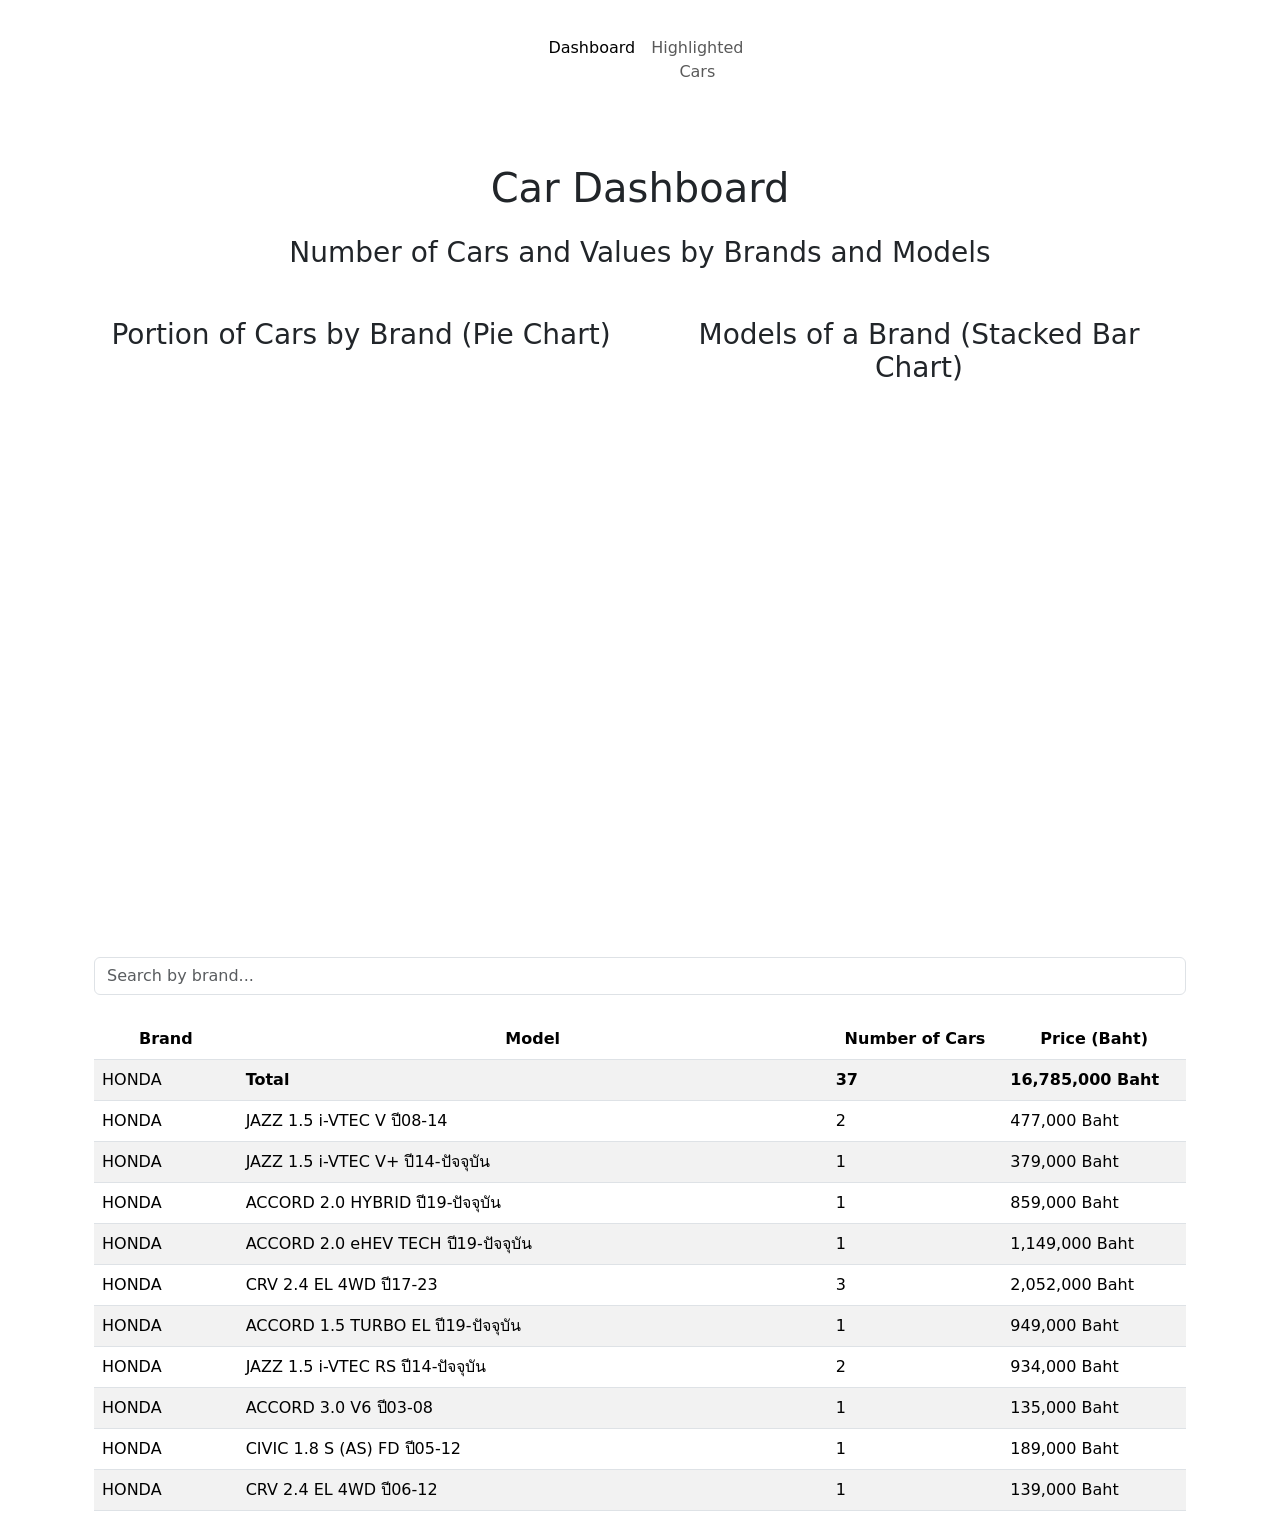
==== commit ba16cd73: "hash" ====
--- a/car-analytics/index.html
+++ b/car-analytics/index.html
@@ -7,8 +7,8 @@
   <title>Car Analysis</title>
   <!-- Bootstrap CSS -->
   <link href="https://cdn.jsdelivr.net/npm/bootstrap@5.3.0/dist/css/bootstrap.min.css" rel="stylesheet">
-  <script type="module" crossorigin src="/car-analytics/assets/index-BJIPClW6.js"></script>
-  <link rel="stylesheet" crossorigin href="/car-analytics/assets/index-BHt-F_on.css">
+  <script type="module" crossorigin src="/car-analytics/assets/index-DzwSdSvN.js"></script>
+  <link rel="stylesheet" crossorigin href="/car-analytics/assets/index-CJrz89nW.css">
 </head>
 
 <body>
--- a/car-analytics/assets/index-CJrz89nW.css
+++ b/car-analytics/assets/index-CJrz89nW.css
@@ -0,0 +1,5 @@
+@charset "UTF-8";#root{max-width:1280px;margin:0 auto;padding-top:4rem;text-align:center}.navbar{position:fixed;top:0;left:0;width:18%;z-index:1000;display:flex;justify-content:center;gap:0px;padding:1rem 0;background-color:#fff}.nav-link{text-decoration:none;font-size:1.2rem;font-weight:700;color:#ea8fb2;padding:.5rem 1rem;border-radius:5px;transition:background-color .3s ease,color .3s ease}.nav-link:hover{color:plum;font-weight:bolder}.nav-link:active{font-weight:700;color:plum}.content{margin-top:2rem;padding:1rem}@media (max-width: 768px){#root{padding-top:6rem}.navbar{flex-direction:column;gap:10px}.nav-link{font-size:1rem}}.highlighted-cars-container{padding:20px}.brand-tabs{display:flex;flex-wrap:wrap;gap:10px;margin:0}.brand-tab{padding:10px 15px;margin:0;cursor:pointer;background-color:#333;color:#fff;border:none;border-radius:5px;transition:background-color .3s ease}.brand-tab.active{background-color:#007bff;color:#fff}.form-control{width:100%;padding:10px;margin-bottom:20px;border-radius:5px;border:1px solid #ccc}.card-grid{display:grid;grid-template-columns:repeat(auto-fit,minmax(250px,1fr));gap:20px}.car-card{background-color:#fff;border:1px solid #ddd;border-radius:10px;padding:15px;box-shadow:0 2px 4px #0000001a;display:flex;flex-direction:column;justify-content:space-between}.car-image{width:100%;height:200px;object-fit:cover;border-radius:10px;margin-bottom:15px}.car-details h3{font-size:18px;margin-bottom:10px}.car-details p{margin:5px 0;font-size:14px}.car-details .highlight-button{padding:10px;margin-top:10px;background-color:#28a745;color:#fff;border:none;border-radius:5px;cursor:pointer}.car-details .highlight-button:hover{background-color:#218838}.car-details .remove-button{padding:10px;margin-top:10px;background-color:#dc3545;color:#fff;border:none;border-radius:5px;cursor:pointer}.car-details .remove-button:hover{background-color:#c82333}.remove-all-button{margin-top:20px;padding:10px 20px;background-color:#dc3545;color:#fff;border:none;border-radius:5px;cursor:pointer}.remove-all-button:hover{background-color:#c82333}body{font-family:Arial,sans-serif;margin:0;padding:0;background-color:#f4f4f4}h1{text-align:center;margin-top:20px}#root{display:flex;flex-direction:column;align-items:center;padding:20px}table{width:80%;margin-bottom:40px;border-collapse:collapse;background-color:#fff}th,td{border:1px solid #dddddd;text-align:left;padding:8px}th{background-color:#f2f2f2}canvas{margin-bottom:40px}/*!
+ * Bootstrap  v5.3.3 (https://getbootstrap.com/)
+ * Copyright 2011-2024 The Bootstrap Authors
+ * Licensed under MIT (https://github.com/twbs/bootstrap/blob/main/LICENSE)
+ */:root,[data-bs-theme=light]{--bs-blue:#0d6efd;--bs-indigo:#6610f2;--bs-purple:#6f42c1;--bs-pink:#d63384;--bs-red:#dc3545;--bs-orange:#fd7e14;--bs-yellow:#ffc107;--bs-green:#198754;--bs-teal:#20c997;--bs-cyan:#0dcaf0;--bs-black:#000;--bs-white:#fff;--bs-gray:#6c757d;--bs-gray-dark:#343a40;--bs-gray-100:#f8f9fa;--bs-gray-200:#e9ecef;--bs-gray-300:#dee2e6;--bs-gray-400:#ced4da;--bs-gray-500:#adb5bd;--bs-gray-600:#6c757d;--bs-gray-700:#495057;--bs-gray-800:#343a40;--bs-gray-900:#212529;--bs-primary:#0d6efd;--bs-secondary:#6c757d;--bs-success:#198754;--bs-info:#0dcaf0;--bs-warning:#ffc107;--bs-danger:#dc3545;--bs-light:#f8f9fa;--bs-dark:#212529;--bs-primary-rgb:13,110,253;--bs-secondary-rgb:108,117,125;--bs-success-rgb:25,135,84;--bs-info-rgb:13,202,240;--bs-warning-rgb:255,193,7;--bs-danger-rgb:220,53,69;--bs-light-rgb:248,249,250;--bs-dark-rgb:33,37,41;--bs-primary-text-emphasis:#052c65;--bs-secondary-text-emphasis:#2b2f32;--bs-success-text-emphasis:#0a3622;--bs-info-text-emphasis:#055160;--bs-warning-text-emphasis:#664d03;--bs-danger-text-emphasis:#58151c;--bs-light-text-emphasis:#495057;--bs-dark-text-emphasis:#495057;--bs-primary-bg-subtle:#cfe2ff;--bs-secondary-bg-subtle:#e2e3e5;--bs-success-bg-subtle:#d1e7dd;--bs-info-bg-subtle:#cff4fc;--bs-warning-bg-subtle:#fff3cd;--bs-danger-bg-subtle:#f8d7da;--bs-light-bg-subtle:#fcfcfd;--bs-dark-bg-subtle:#ced4da;--bs-primary-border-subtle:#9ec5fe;--bs-secondary-border-subtle:#c4c8cb;--bs-success-border-subtle:#a3cfbb;--bs-info-border-subtle:#9eeaf9;--bs-warning-border-subtle:#ffe69c;--bs-danger-border-subtle:#f1aeb5;--bs-light-border-subtle:#e9ecef;--bs-dark-border-subtle:#adb5bd;--bs-white-rgb:255,255,255;--bs-black-rgb:0,0,0;--bs-font-sans-serif:system-ui,-apple-system,"Segoe UI",Roboto,"Helvetica Neue","Noto Sans","Liberation Sans",Arial,sans-serif,"Apple Color Emoji","Segoe UI Emoji","Segoe UI Symbol","Noto Color Emoji";--bs-font-monospace:SFMono-Regular,Menlo,Monaco,Consolas,"Liberation Mono","Courier New",monospace;--bs-gradient:linear-gradient(180deg, rgba(255, 255, 255, .15), rgba(255, 255, 255, 0));--bs-body-font-family:var(--bs-font-sans-serif);--bs-body-font-size:1rem;--bs-body-font-weight:400;--bs-body-line-height:1.5;--bs-body-color:#212529;--bs-body-color-rgb:33,37,41;--bs-body-bg:#fff;--bs-body-bg-rgb:255,255,255;--bs-emphasis-color:#000;--bs-emphasis-color-rgb:0,0,0;--bs-secondary-color:rgba(33, 37, 41, .75);--bs-secondary-color-rgb:33,37,41;--bs-secondary-bg:#e9ecef;--bs-secondary-bg-rgb:233,236,239;--bs-tertiary-color:rgba(33, 37, 41, .5);--bs-tertiary-color-rgb:33,37,41;--bs-tertiary-bg:#f8f9fa;--bs-tertiary-bg-rgb:248,249,250;--bs-heading-color:inherit;--bs-link-color:#0d6efd;--bs-link-color-rgb:13,110,253;--bs-link-decoration:underline;--bs-link-hover-color:#0a58ca;--bs-link-hover-color-rgb:10,88,202;--bs-code-color:#d63384;--bs-highlight-color:#212529;--bs-highlight-bg:#fff3cd;--bs-border-width:1px;--bs-border-style:solid;--bs-border-color:#dee2e6;--bs-border-color-translucent:rgba(0, 0, 0, .175);--bs-border-radius:.375rem;--bs-border-radius-sm:.25rem;--bs-border-radius-lg:.5rem;--bs-border-radius-xl:1rem;--bs-border-radius-xxl:2rem;--bs-border-radius-2xl:var(--bs-border-radius-xxl);--bs-border-radius-pill:50rem;--bs-box-shadow:0 .5rem 1rem rgba(0, 0, 0, .15);--bs-box-shadow-sm:0 .125rem .25rem rgba(0, 0, 0, .075);--bs-box-shadow-lg:0 1rem 3rem rgba(0, 0, 0, .175);--bs-box-shadow-inset:inset 0 1px 2px rgba(0, 0, 0, .075);--bs-focus-ring-width:.25rem;--bs-focus-ring-opacity:.25;--bs-focus-ring-color:rgba(13, 110, 253, .25);--bs-form-valid-color:#198754;--bs-form-valid-border-color:#198754;--bs-form-invalid-color:#dc3545;--bs-form-invalid-border-color:#dc3545}[data-bs-theme=dark]{color-scheme:dark;--bs-body-color:#dee2e6;--bs-body-color-rgb:222,226,230;--bs-body-bg:#212529;--bs-body-bg-rgb:33,37,41;--bs-emphasis-color:#fff;--bs-emphasis-color-rgb:255,255,255;--bs-secondary-color:rgba(222, 226, 230, .75);--bs-secondary-color-rgb:222,226,230;--bs-secondary-bg:#343a40;--bs-secondary-bg-rgb:52,58,64;--bs-tertiary-color:rgba(222, 226, 230, .5);--bs-tertiary-color-rgb:222,226,230;--bs-tertiary-bg:#2b3035;--bs-tertiary-bg-rgb:43,48,53;--bs-primary-text-emphasis:#6ea8fe;--bs-secondary-text-emphasis:#a7acb1;--bs-success-text-emphasis:#75b798;--bs-info-text-emphasis:#6edff6;--bs-warning-text-emphasis:#ffda6a;--bs-danger-text-emphasis:#ea868f;--bs-light-text-emphasis:#f8f9fa;--bs-dark-text-emphasis:#dee2e6;--bs-primary-bg-subtle:#031633;--bs-secondary-bg-subtle:#161719;--bs-success-bg-subtle:#051b11;--bs-info-bg-subtle:#032830;--bs-warning-bg-subtle:#332701;--bs-danger-bg-subtle:#2c0b0e;--bs-light-bg-subtle:#343a40;--bs-dark-bg-subtle:#1a1d20;--bs-primary-border-subtle:#084298;--bs-secondary-border-subtle:#41464b;--bs-success-border-subtle:#0f5132;--bs-info-border-subtle:#087990;--bs-warning-border-subtle:#997404;--bs-danger-border-subtle:#842029;--bs-light-border-subtle:#495057;--bs-dark-border-subtle:#343a40;--bs-heading-color:inherit;--bs-link-color:#6ea8fe;--bs-link-hover-color:#8bb9fe;--bs-link-color-rgb:110,168,254;--bs-link-hover-color-rgb:139,185,254;--bs-code-color:#e685b5;--bs-highlight-color:#dee2e6;--bs-highlight-bg:#664d03;--bs-border-color:#495057;--bs-border-color-translucent:rgba(255, 255, 255, .15);--bs-form-valid-color:#75b798;--bs-form-valid-border-color:#75b798;--bs-form-invalid-color:#ea868f;--bs-form-invalid-border-color:#ea868f}*,:after,:before{box-sizing:border-box}@media (prefers-reduced-motion:no-preference){:root{scroll-behavior:smooth}}body{margin:0;font-family:var(--bs-body-font-family);font-size:var(--bs-body-font-size);font-weight:var(--bs-body-font-weight);line-height:var(--bs-body-line-height);color:var(--bs-body-color);text-align:var(--bs-body-text-align);background-color:var(--bs-body-bg);-webkit-text-size-adjust:100%;-webkit-tap-highlight-color:transparent}hr{margin:1rem 0;color:inherit;border:0;border-top:var(--bs-border-width) solid;opacity:.25}.h1,.h2,.h3,.h4,.h5,.h6,h1,h2,h3,h4,h5,h6{margin-top:0;margin-bottom:.5rem;font-weight:500;line-height:1.2;color:var(--bs-heading-color)}.h1,h1{font-size:calc(1.375rem + 1.5vw)}@media (min-width:1200px){.h1,h1{font-size:2.5rem}}.h2,h2{font-size:calc(1.325rem + .9vw)}@media (min-width:1200px){.h2,h2{font-size:2rem}}.h3,h3{font-size:calc(1.3rem + .6vw)}@media (min-width:1200px){.h3,h3{font-size:1.75rem}}.h4,h4{font-size:calc(1.275rem + .3vw)}@media (min-width:1200px){.h4,h4{font-size:1.5rem}}.h5,h5{font-size:1.25rem}.h6,h6{font-size:1rem}p{margin-top:0;margin-bottom:1rem}abbr[title]{-webkit-text-decoration:underline dotted;text-decoration:underline dotted;cursor:help;-webkit-text-decoration-skip-ink:none;text-decoration-skip-ink:none}address{margin-bottom:1rem;font-style:normal;line-height:inherit}ol,ul{padding-left:2rem}dl,ol,ul{margin-top:0;margin-bottom:1rem}ol ol,ol ul,ul ol,ul ul{margin-bottom:0}dt{font-weight:700}dd{margin-bottom:.5rem;margin-left:0}blockquote{margin:0 0 1rem}b,strong{font-weight:bolder}.small,small{font-size:.875em}.mark,mark{padding:.1875em;color:var(--bs-highlight-color);background-color:var(--bs-highlight-bg)}sub,sup{position:relative;font-size:.75em;line-height:0;vertical-align:baseline}sub{bottom:-.25em}sup{top:-.5em}a{color:rgba(var(--bs-link-color-rgb),var(--bs-link-opacity,1));text-decoration:underline}a:hover{--bs-link-color-rgb:var(--bs-link-hover-color-rgb)}a:not([href]):not([class]),a:not([href]):not([class]):hover{color:inherit;text-decoration:none}code,kbd,pre,samp{font-family:var(--bs-font-monospace);font-size:1em}pre{display:block;margin-top:0;margin-bottom:1rem;overflow:auto;font-size:.875em}pre code{font-size:inherit;color:inherit;word-break:normal}code{font-size:.875em;color:var(--bs-code-color);word-wrap:break-word}a>code{color:inherit}kbd{padding:.1875rem .375rem;font-size:.875em;color:var(--bs-body-bg);background-color:var(--bs-body-color);border-radius:.25rem}kbd kbd{padding:0;font-size:1em}figure{margin:0 0 1rem}img,svg{vertical-align:middle}table{caption-side:bottom;border-collapse:collapse}caption{padding-top:.5rem;padding-bottom:.5rem;color:var(--bs-secondary-color);text-align:left}th{text-align:inherit;text-align:-webkit-match-parent}tbody,td,tfoot,th,thead,tr{border-color:inherit;border-style:solid;border-width:0}label{display:inline-block}button{border-radius:0}button:focus:not(:focus-visible){outline:0}button,input,optgroup,select,textarea{margin:0;font-family:inherit;font-size:inherit;line-height:inherit}button,select{text-transform:none}[role=button]{cursor:pointer}select{word-wrap:normal}select:disabled{opacity:1}[list]:not([type=date]):not([type=datetime-local]):not([type=month]):not([type=week]):not([type=time])::-webkit-calendar-picker-indicator{display:none!important}[type=button],[type=reset],[type=submit],button{-webkit-appearance:button}[type=button]:not(:disabled),[type=reset]:not(:disabled),[type=submit]:not(:disabled),button:not(:disabled){cursor:pointer}::-moz-focus-inner{padding:0;border-style:none}textarea{resize:vertical}fieldset{min-width:0;padding:0;margin:0;border:0}legend{float:left;width:100%;padding:0;margin-bottom:.5rem;font-size:calc(1.275rem + .3vw);line-height:inherit}@media (min-width:1200px){legend{font-size:1.5rem}}legend+*{clear:left}::-webkit-datetime-edit-day-field,::-webkit-datetime-edit-fields-wrapper,::-webkit-datetime-edit-hour-field,::-webkit-datetime-edit-minute,::-webkit-datetime-edit-month-field,::-webkit-datetime-edit-text,::-webkit-datetime-edit-year-field{padding:0}::-webkit-inner-spin-button{height:auto}[type=search]{-webkit-appearance:textfield;outline-offset:-2px}::-webkit-search-decoration{-webkit-appearance:none}::-webkit-color-swatch-wrapper{padding:0}::-webkit-file-upload-button{font:inherit;-webkit-appearance:button}::file-selector-button{font:inherit;-webkit-appearance:button}output{display:inline-block}iframe{border:0}summary{display:list-item;cursor:pointer}progress{vertical-align:baseline}[hidden]{display:none!important}.lead{font-size:1.25rem;font-weight:300}.display-1{font-size:calc(1.625rem + 4.5vw);font-weight:300;line-height:1.2}@media (min-width:1200px){.display-1{font-size:5rem}}.display-2{font-size:calc(1.575rem + 3.9vw);font-weight:300;line-height:1.2}@media (min-width:1200px){.display-2{font-size:4.5rem}}.display-3{font-size:calc(1.525rem + 3.3vw);font-weight:300;line-height:1.2}@media (min-width:1200px){.display-3{font-size:4rem}}.display-4{font-size:calc(1.475rem + 2.7vw);font-weight:300;line-height:1.2}@media (min-width:1200px){.display-4{font-size:3.5rem}}.display-5{font-size:calc(1.425rem + 2.1vw);font-weight:300;line-height:1.2}@media (min-width:1200px){.display-5{font-size:3rem}}.display-6{font-size:calc(1.375rem + 1.5vw);font-weight:300;line-height:1.2}@media (min-width:1200px){.display-6{font-size:2.5rem}}.list-unstyled,.list-inline{padding-left:0;list-style:none}.list-inline-item{display:inline-block}.list-inline-item:not(:last-child){margin-right:.5rem}.initialism{font-size:.875em;text-transform:uppercase}.blockquote{margin-bottom:1rem;font-size:1.25rem}.blockquote>:last-child{margin-bottom:0}.blockquote-footer{margin-top:-1rem;margin-bottom:1rem;font-size:.875em;color:#6c757d}.blockquote-footer:before{content:"— "}.img-fluid{max-width:100%;height:auto}.img-thumbnail{padding:.25rem;background-color:var(--bs-body-bg);border:var(--bs-border-width) solid var(--bs-border-color);border-radius:var(--bs-border-radius);max-width:100%;height:auto}.figure{display:inline-block}.figure-img{margin-bottom:.5rem;line-height:1}.figure-caption{font-size:.875em;color:var(--bs-secondary-color)}.container,.container-fluid,.container-lg,.container-md,.container-sm,.container-xl,.container-xxl{--bs-gutter-x:1.5rem;--bs-gutter-y:0;width:100%;padding-right:calc(var(--bs-gutter-x) * .5);padding-left:calc(var(--bs-gutter-x) * .5);margin-right:auto;margin-left:auto}@media (min-width:576px){.container,.container-sm{max-width:540px}}@media (min-width:768px){.container,.container-md,.container-sm{max-width:720px}}@media (min-width:992px){.container,.container-lg,.container-md,.container-sm{max-width:960px}}@media (min-width:1200px){.container,.container-lg,.container-md,.container-sm,.container-xl{max-width:1140px}}@media (min-width:1400px){.container,.container-lg,.container-md,.container-sm,.container-xl,.container-xxl{max-width:1320px}}:root{--bs-breakpoint-xs:0;--bs-breakpoint-sm:576px;--bs-breakpoint-md:768px;--bs-breakpoint-lg:992px;--bs-breakpoint-xl:1200px;--bs-breakpoint-xxl:1400px}.row{--bs-gutter-x:1.5rem;--bs-gutter-y:0;display:flex;flex-wrap:wrap;margin-top:calc(-1 * var(--bs-gutter-y));margin-right:calc(-.5 * var(--bs-gutter-x));margin-left:calc(-.5 * var(--bs-gutter-x))}.row>*{flex-shrink:0;width:100%;max-width:100%;padding-right:calc(var(--bs-gutter-x) * .5);padding-left:calc(var(--bs-gutter-x) * .5);margin-top:var(--bs-gutter-y)}.col{flex:1 0 0%}.row-cols-auto>*{flex:0 0 auto;width:auto}.row-cols-1>*{flex:0 0 auto;width:100%}.row-cols-2>*{flex:0 0 auto;width:50%}.row-cols-3>*{flex:0 0 auto;width:33.33333333%}.row-cols-4>*{flex:0 0 auto;width:25%}.row-cols-5>*{flex:0 0 auto;width:20%}.row-cols-6>*{flex:0 0 auto;width:16.66666667%}.col-auto{flex:0 0 auto;width:auto}.col-1{flex:0 0 auto;width:8.33333333%}.col-2{flex:0 0 auto;width:16.66666667%}.col-3{flex:0 0 auto;width:25%}.col-4{flex:0 0 auto;width:33.33333333%}.col-5{flex:0 0 auto;width:41.66666667%}.col-6{flex:0 0 auto;width:50%}.col-7{flex:0 0 auto;width:58.33333333%}.col-8{flex:0 0 auto;width:66.66666667%}.col-9{flex:0 0 auto;width:75%}.col-10{flex:0 0 auto;width:83.33333333%}.col-11{flex:0 0 auto;width:91.66666667%}.col-12{flex:0 0 auto;width:100%}.offset-1{margin-left:8.33333333%}.offset-2{margin-left:16.66666667%}.offset-3{margin-left:25%}.offset-4{margin-left:33.33333333%}.offset-5{margin-left:41.66666667%}.offset-6{margin-left:50%}.offset-7{margin-left:58.33333333%}.offset-8{margin-left:66.66666667%}.offset-9{margin-left:75%}.offset-10{margin-left:83.33333333%}.offset-11{margin-left:91.66666667%}.g-0,.gx-0{--bs-gutter-x:0}.g-0,.gy-0{--bs-gutter-y:0}.g-1,.gx-1{--bs-gutter-x:.25rem}.g-1,.gy-1{--bs-gutter-y:.25rem}.g-2,.gx-2{--bs-gutter-x:.5rem}.g-2,.gy-2{--bs-gutter-y:.5rem}.g-3,.gx-3{--bs-gutter-x:1rem}.g-3,.gy-3{--bs-gutter-y:1rem}.g-4,.gx-4{--bs-gutter-x:1.5rem}.g-4,.gy-4{--bs-gutter-y:1.5rem}.g-5,.gx-5{--bs-gutter-x:3rem}.g-5,.gy-5{--bs-gutter-y:3rem}@media (min-width:576px){.col-sm{flex:1 0 0%}.row-cols-sm-auto>*{flex:0 0 auto;width:auto}.row-cols-sm-1>*{flex:0 0 auto;width:100%}.row-cols-sm-2>*{flex:0 0 auto;width:50%}.row-cols-sm-3>*{flex:0 0 auto;width:33.33333333%}.row-cols-sm-4>*{flex:0 0 auto;width:25%}.row-cols-sm-5>*{flex:0 0 auto;width:20%}.row-cols-sm-6>*{flex:0 0 auto;width:16.66666667%}.col-sm-auto{flex:0 0 auto;width:auto}.col-sm-1{flex:0 0 auto;width:8.33333333%}.col-sm-2{flex:0 0 auto;width:16.66666667%}.col-sm-3{flex:0 0 auto;width:25%}.col-sm-4{flex:0 0 auto;width:33.33333333%}.col-sm-5{flex:0 0 auto;width:41.66666667%}.col-sm-6{flex:0 0 auto;width:50%}.col-sm-7{flex:0 0 auto;width:58.33333333%}.col-sm-8{flex:0 0 auto;width:66.66666667%}.col-sm-9{flex:0 0 auto;width:75%}.col-sm-10{flex:0 0 auto;width:83.33333333%}.col-sm-11{flex:0 0 auto;width:91.66666667%}.col-sm-12{flex:0 0 auto;width:100%}.offset-sm-0{margin-left:0}.offset-sm-1{margin-left:8.33333333%}.offset-sm-2{margin-left:16.66666667%}.offset-sm-3{margin-left:25%}.offset-sm-4{margin-left:33.33333333%}.offset-sm-5{margin-left:41.66666667%}.offset-sm-6{margin-left:50%}.offset-sm-7{margin-left:58.33333333%}.offset-sm-8{margin-left:66.66666667%}.offset-sm-9{margin-left:75%}.offset-sm-10{margin-left:83.33333333%}.offset-sm-11{margin-left:91.66666667%}.g-sm-0,.gx-sm-0{--bs-gutter-x:0}.g-sm-0,.gy-sm-0{--bs-gutter-y:0}.g-sm-1,.gx-sm-1{--bs-gutter-x:.25rem}.g-sm-1,.gy-sm-1{--bs-gutter-y:.25rem}.g-sm-2,.gx-sm-2{--bs-gutter-x:.5rem}.g-sm-2,.gy-sm-2{--bs-gutter-y:.5rem}.g-sm-3,.gx-sm-3{--bs-gutter-x:1rem}.g-sm-3,.gy-sm-3{--bs-gutter-y:1rem}.g-sm-4,.gx-sm-4{--bs-gutter-x:1.5rem}.g-sm-4,.gy-sm-4{--bs-gutter-y:1.5rem}.g-sm-5,.gx-sm-5{--bs-gutter-x:3rem}.g-sm-5,.gy-sm-5{--bs-gutter-y:3rem}}@media (min-width:768px){.col-md{flex:1 0 0%}.row-cols-md-auto>*{flex:0 0 auto;width:auto}.row-cols-md-1>*{flex:0 0 auto;width:100%}.row-cols-md-2>*{flex:0 0 auto;width:50%}.row-cols-md-3>*{flex:0 0 auto;width:33.33333333%}.row-cols-md-4>*{flex:0 0 auto;width:25%}.row-cols-md-5>*{flex:0 0 auto;width:20%}.row-cols-md-6>*{flex:0 0 auto;width:16.66666667%}.col-md-auto{flex:0 0 auto;width:auto}.col-md-1{flex:0 0 auto;width:8.33333333%}.col-md-2{flex:0 0 auto;width:16.66666667%}.col-md-3{flex:0 0 auto;width:25%}.col-md-4{flex:0 0 auto;width:33.33333333%}.col-md-5{flex:0 0 auto;width:41.66666667%}.col-md-6{flex:0 0 auto;width:50%}.col-md-7{flex:0 0 auto;width:58.33333333%}.col-md-8{flex:0 0 auto;width:66.66666667%}.col-md-9{flex:0 0 auto;width:75%}.col-md-10{flex:0 0 auto;width:83.33333333%}.col-md-11{flex:0 0 auto;width:91.66666667%}.col-md-12{flex:0 0 auto;width:100%}.offset-md-0{margin-left:0}.offset-md-1{margin-left:8.33333333%}.offset-md-2{margin-left:16.66666667%}.offset-md-3{margin-left:25%}.offset-md-4{margin-left:33.33333333%}.offset-md-5{margin-left:41.66666667%}.offset-md-6{margin-left:50%}.offset-md-7{margin-left:58.33333333%}.offset-md-8{margin-left:66.66666667%}.offset-md-9{margin-left:75%}.offset-md-10{margin-left:83.33333333%}.offset-md-11{margin-left:91.66666667%}.g-md-0,.gx-md-0{--bs-gutter-x:0}.g-md-0,.gy-md-0{--bs-gutter-y:0}.g-md-1,.gx-md-1{--bs-gutter-x:.25rem}.g-md-1,.gy-md-1{--bs-gutter-y:.25rem}.g-md-2,.gx-md-2{--bs-gutter-x:.5rem}.g-md-2,.gy-md-2{--bs-gutter-y:.5rem}.g-md-3,.gx-md-3{--bs-gutter-x:1rem}.g-md-3,.gy-md-3{--bs-gutter-y:1rem}.g-md-4,.gx-md-4{--bs-gutter-x:1.5rem}.g-md-4,.gy-md-4{--bs-gutter-y:1.5rem}.g-md-5,.gx-md-5{--bs-gutter-x:3rem}.g-md-5,.gy-md-5{--bs-gutter-y:3rem}}@media (min-width:992px){.col-lg{flex:1 0 0%}.row-cols-lg-auto>*{flex:0 0 auto;width:auto}.row-cols-lg-1>*{flex:0 0 auto;width:100%}.row-cols-lg-2>*{flex:0 0 auto;width:50%}.row-cols-lg-3>*{flex:0 0 auto;width:33.33333333%}.row-cols-lg-4>*{flex:0 0 auto;width:25%}.row-cols-lg-5>*{flex:0 0 auto;width:20%}.row-cols-lg-6>*{flex:0 0 auto;width:16.66666667%}.col-lg-auto{flex:0 0 auto;width:auto}.col-lg-1{flex:0 0 auto;width:8.33333333%}.col-lg-2{flex:0 0 auto;width:16.66666667%}.col-lg-3{flex:0 0 auto;width:25%}.col-lg-4{flex:0 0 auto;width:33.33333333%}.col-lg-5{flex:0 0 auto;width:41.66666667%}.col-lg-6{flex:0 0 auto;width:50%}.col-lg-7{flex:0 0 auto;width:58.33333333%}.col-lg-8{flex:0 0 auto;width:66.66666667%}.col-lg-9{flex:0 0 auto;width:75%}.col-lg-10{flex:0 0 auto;width:83.33333333%}.col-lg-11{flex:0 0 auto;width:91.66666667%}.col-lg-12{flex:0 0 auto;width:100%}.offset-lg-0{margin-left:0}.offset-lg-1{margin-left:8.33333333%}.offset-lg-2{margin-left:16.66666667%}.offset-lg-3{margin-left:25%}.offset-lg-4{margin-left:33.33333333%}.offset-lg-5{margin-left:41.66666667%}.offset-lg-6{margin-left:50%}.offset-lg-7{margin-left:58.33333333%}.offset-lg-8{margin-left:66.66666667%}.offset-lg-9{margin-left:75%}.offset-lg-10{margin-left:83.33333333%}.offset-lg-11{margin-left:91.66666667%}.g-lg-0,.gx-lg-0{--bs-gutter-x:0}.g-lg-0,.gy-lg-0{--bs-gutter-y:0}.g-lg-1,.gx-lg-1{--bs-gutter-x:.25rem}.g-lg-1,.gy-lg-1{--bs-gutter-y:.25rem}.g-lg-2,.gx-lg-2{--bs-gutter-x:.5rem}.g-lg-2,.gy-lg-2{--bs-gutter-y:.5rem}.g-lg-3,.gx-lg-3{--bs-gutter-x:1rem}.g-lg-3,.gy-lg-3{--bs-gutter-y:1rem}.g-lg-4,.gx-lg-4{--bs-gutter-x:1.5rem}.g-lg-4,.gy-lg-4{--bs-gutter-y:1.5rem}.g-lg-5,.gx-lg-5{--bs-gutter-x:3rem}.g-lg-5,.gy-lg-5{--bs-gutter-y:3rem}}@media (min-width:1200px){.col-xl{flex:1 0 0%}.row-cols-xl-auto>*{flex:0 0 auto;width:auto}.row-cols-xl-1>*{flex:0 0 auto;width:100%}.row-cols-xl-2>*{flex:0 0 auto;width:50%}.row-cols-xl-3>*{flex:0 0 auto;width:33.33333333%}.row-cols-xl-4>*{flex:0 0 auto;width:25%}.row-cols-xl-5>*{flex:0 0 auto;width:20%}.row-cols-xl-6>*{flex:0 0 auto;width:16.66666667%}.col-xl-auto{flex:0 0 auto;width:auto}.col-xl-1{flex:0 0 auto;width:8.33333333%}.col-xl-2{flex:0 0 auto;width:16.66666667%}.col-xl-3{flex:0 0 auto;width:25%}.col-xl-4{flex:0 0 auto;width:33.33333333%}.col-xl-5{flex:0 0 auto;width:41.66666667%}.col-xl-6{flex:0 0 auto;width:50%}.col-xl-7{flex:0 0 auto;width:58.33333333%}.col-xl-8{flex:0 0 auto;width:66.66666667%}.col-xl-9{flex:0 0 auto;width:75%}.col-xl-10{flex:0 0 auto;width:83.33333333%}.col-xl-11{flex:0 0 auto;width:91.66666667%}.col-xl-12{flex:0 0 auto;width:100%}.offset-xl-0{margin-left:0}.offset-xl-1{margin-left:8.33333333%}.offset-xl-2{margin-left:16.66666667%}.offset-xl-3{margin-left:25%}.offset-xl-4{margin-left:33.33333333%}.offset-xl-5{margin-left:41.66666667%}.offset-xl-6{margin-left:50%}.offset-xl-7{margin-left:58.33333333%}.offset-xl-8{margin-left:66.66666667%}.offset-xl-9{margin-left:75%}.offset-xl-10{margin-left:83.33333333%}.offset-xl-11{margin-left:91.66666667%}.g-xl-0,.gx-xl-0{--bs-gutter-x:0}.g-xl-0,.gy-xl-0{--bs-gutter-y:0}.g-xl-1,.gx-xl-1{--bs-gutter-x:.25rem}.g-xl-1,.gy-xl-1{--bs-gutter-y:.25rem}.g-xl-2,.gx-xl-2{--bs-gutter-x:.5rem}.g-xl-2,.gy-xl-2{--bs-gutter-y:.5rem}.g-xl-3,.gx-xl-3{--bs-gutter-x:1rem}.g-xl-3,.gy-xl-3{--bs-gutter-y:1rem}.g-xl-4,.gx-xl-4{--bs-gutter-x:1.5rem}.g-xl-4,.gy-xl-4{--bs-gutter-y:1.5rem}.g-xl-5,.gx-xl-5{--bs-gutter-x:3rem}.g-xl-5,.gy-xl-5{--bs-gutter-y:3rem}}@media (min-width:1400px){.col-xxl{flex:1 0 0%}.row-cols-xxl-auto>*{flex:0 0 auto;width:auto}.row-cols-xxl-1>*{flex:0 0 auto;width:100%}.row-cols-xxl-2>*{flex:0 0 auto;width:50%}.row-cols-xxl-3>*{flex:0 0 auto;width:33.33333333%}.row-cols-xxl-4>*{flex:0 0 auto;width:25%}.row-cols-xxl-5>*{flex:0 0 auto;width:20%}.row-cols-xxl-6>*{flex:0 0 auto;width:16.66666667%}.col-xxl-auto{flex:0 0 auto;width:auto}.col-xxl-1{flex:0 0 auto;width:8.33333333%}.col-xxl-2{flex:0 0 auto;width:16.66666667%}.col-xxl-3{flex:0 0 auto;width:25%}.col-xxl-4{flex:0 0 auto;width:33.33333333%}.col-xxl-5{flex:0 0 auto;width:41.66666667%}.col-xxl-6{flex:0 0 auto;width:50%}.col-xxl-7{flex:0 0 auto;width:58.33333333%}.col-xxl-8{flex:0 0 auto;width:66.66666667%}.col-xxl-9{flex:0 0 auto;width:75%}.col-xxl-10{flex:0 0 auto;width:83.33333333%}.col-xxl-11{flex:0 0 auto;width:91.66666667%}.col-xxl-12{flex:0 0 auto;width:100%}.offset-xxl-0{margin-left:0}.offset-xxl-1{margin-left:8.33333333%}.offset-xxl-2{margin-left:16.66666667%}.offset-xxl-3{margin-left:25%}.offset-xxl-4{margin-left:33.33333333%}.offset-xxl-5{margin-left:41.66666667%}.offset-xxl-6{margin-left:50%}.offset-xxl-7{margin-left:58.33333333%}.offset-xxl-8{margin-left:66.66666667%}.offset-xxl-9{margin-left:75%}.offset-xxl-10{margin-left:83.33333333%}.offset-xxl-11{margin-left:91.66666667%}.g-xxl-0,.gx-xxl-0{--bs-gutter-x:0}.g-xxl-0,.gy-xxl-0{--bs-gutter-y:0}.g-xxl-1,.gx-xxl-1{--bs-gutter-x:.25rem}.g-xxl-1,.gy-xxl-1{--bs-gutter-y:.25rem}.g-xxl-2,.gx-xxl-2{--bs-gutter-x:.5rem}.g-xxl-2,.gy-xxl-2{--bs-gutter-y:.5rem}.g-xxl-3,.gx-xxl-3{--bs-gutter-x:1rem}.g-xxl-3,.gy-xxl-3{--bs-gutter-y:1rem}.g-xxl-4,.gx-xxl-4{--bs-gutter-x:1.5rem}.g-xxl-4,.gy-xxl-4{--bs-gutter-y:1.5rem}.g-xxl-5,.gx-xxl-5{--bs-gutter-x:3rem}.g-xxl-5,.gy-xxl-5{--bs-gutter-y:3rem}}.table{--bs-table-color-type:initial;--bs-table-bg-type:initial;--bs-table-color-state:initial;--bs-table-bg-state:initial;--bs-table-color:var(--bs-emphasis-color);--bs-table-bg:var(--bs-body-bg);--bs-table-border-color:var(--bs-border-color);--bs-table-accent-bg:transparent;--bs-table-striped-color:var(--bs-emphasis-color);--bs-table-striped-bg:rgba(var(--bs-emphasis-color-rgb), .05);--bs-table-active-color:var(--bs-emphasis-color);--bs-table-active-bg:rgba(var(--bs-emphasis-color-rgb), .1);--bs-table-hover-color:var(--bs-emphasis-color);--bs-table-hover-bg:rgba(var(--bs-emphasis-color-rgb), .075);width:100%;margin-bottom:1rem;vertical-align:top;border-color:var(--bs-table-border-color)}.table>:not(caption)>*>*{padding:.5rem;color:var(--bs-table-color-state,var(--bs-table-color-type,var(--bs-table-color)));background-color:var(--bs-table-bg);border-bottom-width:var(--bs-border-width);box-shadow:inset 0 0 0 9999px var(--bs-table-bg-state,var(--bs-table-bg-type,var(--bs-table-accent-bg)))}.table>tbody{vertical-align:inherit}.table>thead{vertical-align:bottom}.table-group-divider{border-top:calc(var(--bs-border-width) * 2) solid currentcolor}.caption-top{caption-side:top}.table-sm>:not(caption)>*>*{padding:.25rem}.table-bordered>:not(caption)>*{border-width:var(--bs-border-width) 0}.table-bordered>:not(caption)>*>*{border-width:0 var(--bs-border-width)}.table-borderless>:not(caption)>*>*{border-bottom-width:0}.table-borderless>:not(:first-child){border-top-width:0}.table-striped>tbody>tr:nth-of-type(odd)>*{--bs-table-color-type:var(--bs-table-striped-color);--bs-table-bg-type:var(--bs-table-striped-bg)}.table-striped-columns>:not(caption)>tr>:nth-child(2n){--bs-table-color-type:var(--bs-table-striped-color);--bs-table-bg-type:var(--bs-table-striped-bg)}.table-active{--bs-table-color-state:var(--bs-table-active-color);--bs-table-bg-state:var(--bs-table-active-bg)}.table-hover>tbody>tr:hover>*{--bs-table-color-state:var(--bs-table-hover-color);--bs-table-bg-state:var(--bs-table-hover-bg)}.table-primary{--bs-table-color:#000;--bs-table-bg:#cfe2ff;--bs-table-border-color:#a6b5cc;--bs-table-striped-bg:#c5d7f2;--bs-table-striped-color:#000;--bs-table-active-bg:#bacbe6;--bs-table-active-color:#000;--bs-table-hover-bg:#bfd1ec;--bs-table-hover-color:#000;color:var(--bs-table-color);border-color:var(--bs-table-border-color)}.table-secondary{--bs-table-color:#000;--bs-table-bg:#e2e3e5;--bs-table-border-color:#b5b6b7;--bs-table-striped-bg:#d7d8da;--bs-table-striped-color:#000;--bs-table-active-bg:#cbccce;--bs-table-active-color:#000;--bs-table-hover-bg:#d1d2d4;--bs-table-hover-color:#000;color:var(--bs-table-color);border-color:var(--bs-table-border-color)}.table-success{--bs-table-color:#000;--bs-table-bg:#d1e7dd;--bs-table-border-color:#a7b9b1;--bs-table-striped-bg:#c7dbd2;--bs-table-striped-color:#000;--bs-table-active-bg:#bcd0c7;--bs-table-active-color:#000;--bs-table-hover-bg:#c1d6cc;--bs-table-hover-color:#000;color:var(--bs-table-color);border-color:var(--bs-table-border-color)}.table-info{--bs-table-color:#000;--bs-table-bg:#cff4fc;--bs-table-border-color:#a6c3ca;--bs-table-striped-bg:#c5e8ef;--bs-table-striped-color:#000;--bs-table-active-bg:#badce3;--bs-table-active-color:#000;--bs-table-hover-bg:#bfe2e9;--bs-table-hover-color:#000;color:var(--bs-table-color);border-color:var(--bs-table-border-color)}.table-warning{--bs-table-color:#000;--bs-table-bg:#fff3cd;--bs-table-border-color:#ccc2a4;--bs-table-striped-bg:#f2e7c3;--bs-table-striped-color:#000;--bs-table-active-bg:#e6dbb9;--bs-table-active-color:#000;--bs-table-hover-bg:#ece1be;--bs-table-hover-color:#000;color:var(--bs-table-color);border-color:var(--bs-table-border-color)}.table-danger{--bs-table-color:#000;--bs-table-bg:#f8d7da;--bs-table-border-color:#c6acae;--bs-table-striped-bg:#eccccf;--bs-table-striped-color:#000;--bs-table-active-bg:#dfc2c4;--bs-table-active-color:#000;--bs-table-hover-bg:#e5c7ca;--bs-table-hover-color:#000;color:var(--bs-table-color);border-color:var(--bs-table-border-color)}.table-light{--bs-table-color:#000;--bs-table-bg:#f8f9fa;--bs-table-border-color:#c6c7c8;--bs-table-striped-bg:#ecedee;--bs-table-striped-color:#000;--bs-table-active-bg:#dfe0e1;--bs-table-active-color:#000;--bs-table-hover-bg:#e5e6e7;--bs-table-hover-color:#000;color:var(--bs-table-color);border-color:var(--bs-table-border-color)}.table-dark{--bs-table-color:#fff;--bs-table-bg:#212529;--bs-table-border-color:#4d5154;--bs-table-striped-bg:#2c3034;--bs-table-striped-color:#fff;--bs-table-active-bg:#373b3e;--bs-table-active-color:#fff;--bs-table-hover-bg:#323539;--bs-table-hover-color:#fff;color:var(--bs-table-color);border-color:var(--bs-table-border-color)}.table-responsive{overflow-x:auto;-webkit-overflow-scrolling:touch}@media (max-width:575.98px){.table-responsive-sm{overflow-x:auto;-webkit-overflow-scrolling:touch}}@media (max-width:767.98px){.table-responsive-md{overflow-x:auto;-webkit-overflow-scrolling:touch}}@media (max-width:991.98px){.table-responsive-lg{overflow-x:auto;-webkit-overflow-scrolling:touch}}@media (max-width:1199.98px){.table-responsive-xl{overflow-x:auto;-webkit-overflow-scrolling:touch}}@media (max-width:1399.98px){.table-responsive-xxl{overflow-x:auto;-webkit-overflow-scrolling:touch}}.form-label{margin-bottom:.5rem}.col-form-label{padding-top:calc(.375rem + var(--bs-border-width));padding-bottom:calc(.375rem + var(--bs-border-width));margin-bottom:0;font-size:inherit;line-height:1.5}.col-form-label-lg{padding-top:calc(.5rem + var(--bs-border-width));padding-bottom:calc(.5rem + var(--bs-border-width));font-size:1.25rem}.col-form-label-sm{padding-top:calc(.25rem + var(--bs-border-width));padding-bottom:calc(.25rem + var(--bs-border-width));font-size:.875rem}.form-text{margin-top:.25rem;font-size:.875em;color:var(--bs-secondary-color)}.form-control{display:block;width:100%;padding:.375rem .75rem;font-size:1rem;font-weight:400;line-height:1.5;color:var(--bs-body-color);-webkit-appearance:none;-moz-appearance:none;appearance:none;background-color:var(--bs-body-bg);background-clip:padding-box;border:var(--bs-border-width) solid var(--bs-border-color);border-radius:var(--bs-border-radius);transition:border-color .15s ease-in-out,box-shadow .15s ease-in-out}@media (prefers-reduced-motion:reduce){.form-control{transition:none}}.form-control[type=file]{overflow:hidden}.form-control[type=file]:not(:disabled):not([readonly]){cursor:pointer}.form-control:focus{color:var(--bs-body-color);background-color:var(--bs-body-bg);border-color:#86b7fe;outline:0;box-shadow:0 0 0 .25rem #0d6efd40}.form-control::-webkit-date-and-time-value{min-width:85px;height:1.5em;margin:0}.form-control::-webkit-datetime-edit{display:block;padding:0}.form-control::-moz-placeholder{color:var(--bs-secondary-color);opacity:1}.form-control::placeholder{color:var(--bs-secondary-color);opacity:1}.form-control:disabled{background-color:var(--bs-secondary-bg);opacity:1}.form-control::-webkit-file-upload-button{padding:.375rem .75rem;margin:-.375rem -.75rem;-webkit-margin-end:.75rem;margin-inline-end:.75rem;color:var(--bs-body-color);background-color:var(--bs-tertiary-bg);pointer-events:none;border-color:inherit;border-style:solid;border-width:0;border-inline-end-width:var(--bs-border-width);border-radius:0;-webkit-transition:color .15s ease-in-out,background-color .15s ease-in-out,border-color .15s ease-in-out,box-shadow .15s ease-in-out;transition:color .15s ease-in-out,background-color .15s ease-in-out,border-color .15s ease-in-out,box-shadow .15s ease-in-out}.form-control::file-selector-button{padding:.375rem .75rem;margin:-.375rem -.75rem;-webkit-margin-end:.75rem;margin-inline-end:.75rem;color:var(--bs-body-color);background-color:var(--bs-tertiary-bg);pointer-events:none;border-color:inherit;border-style:solid;border-width:0;border-inline-end-width:var(--bs-border-width);border-radius:0;transition:color .15s ease-in-out,background-color .15s ease-in-out,border-color .15s ease-in-out,box-shadow .15s ease-in-out}@media (prefers-reduced-motion:reduce){.form-control::-webkit-file-upload-button{-webkit-transition:none;transition:none}.form-control::file-selector-button{transition:none}}.form-control:hover:not(:disabled):not([readonly])::-webkit-file-upload-button{background-color:var(--bs-secondary-bg)}.form-control:hover:not(:disabled):not([readonly])::file-selector-button{background-color:var(--bs-secondary-bg)}.form-control-plaintext{display:block;width:100%;padding:.375rem 0;margin-bottom:0;line-height:1.5;color:var(--bs-body-color);background-color:transparent;border:solid transparent;border-width:var(--bs-border-width) 0}.form-control-plaintext:focus{outline:0}.form-control-plaintext.form-control-lg,.form-control-plaintext.form-control-sm{padding-right:0;padding-left:0}.form-control-sm{min-height:calc(1.5em + .5rem + calc(var(--bs-border-width) * 2));padding:.25rem .5rem;font-size:.875rem;border-radius:var(--bs-border-radius-sm)}.form-control-sm::-webkit-file-upload-button{padding:.25rem .5rem;margin:-.25rem -.5rem;-webkit-margin-end:.5rem;margin-inline-end:.5rem}.form-control-sm::file-selector-button{padding:.25rem .5rem;margin:-.25rem -.5rem;-webkit-margin-end:.5rem;margin-inline-end:.5rem}.form-control-lg{min-height:calc(1.5em + 1rem + calc(var(--bs-border-width) * 2));padding:.5rem 1rem;font-size:1.25rem;border-radius:var(--bs-border-radius-lg)}.form-control-lg::-webkit-file-upload-button{padding:.5rem 1rem;margin:-.5rem -1rem;-webkit-margin-end:1rem;margin-inline-end:1rem}.form-control-lg::file-selector-button{padding:.5rem 1rem;margin:-.5rem -1rem;-webkit-margin-end:1rem;margin-inline-end:1rem}textarea.form-control{min-height:calc(1.5em + .75rem + calc(var(--bs-border-width) * 2))}textarea.form-control-sm{min-height:calc(1.5em + .5rem + calc(var(--bs-border-width) * 2))}textarea.form-control-lg{min-height:calc(1.5em + 1rem + calc(var(--bs-border-width) * 2))}.form-control-color{width:3rem;height:calc(1.5em + .75rem + calc(var(--bs-border-width) * 2));padding:.375rem}.form-control-color:not(:disabled):not([readonly]){cursor:pointer}.form-control-color::-moz-color-swatch{border:0!important;border-radius:var(--bs-border-radius)}.form-control-color::-webkit-color-swatch{border:0!important;border-radius:var(--bs-border-radius)}.form-control-color.form-control-sm{height:calc(1.5em + .5rem + calc(var(--bs-border-width) * 2))}.form-control-color.form-control-lg{height:calc(1.5em + 1rem + calc(var(--bs-border-width) * 2))}.form-select{--bs-form-select-bg-img:url("data:image/svg+xml,%3csvg xmlns='http://www.w3.org/2000/svg' viewBox='0 0 16 16'%3e%3cpath fill='none' stroke='%23343a40' stroke-linecap='round' stroke-linejoin='round' stroke-width='2' d='m2 5 6 6 6-6'/%3e%3c/svg%3e");display:block;width:100%;padding:.375rem 2.25rem .375rem .75rem;font-size:1rem;font-weight:400;line-height:1.5;color:var(--bs-body-color);-webkit-appearance:none;-moz-appearance:none;appearance:none;background-color:var(--bs-body-bg);background-image:var(--bs-form-select-bg-img),var(--bs-form-select-bg-icon,none);background-repeat:no-repeat;background-position:right .75rem center;background-size:16px 12px;border:var(--bs-border-width) solid var(--bs-border-color);border-radius:var(--bs-border-radius);transition:border-color .15s ease-in-out,box-shadow .15s ease-in-out}@media (prefers-reduced-motion:reduce){.form-select{transition:none}}.form-select:focus{border-color:#86b7fe;outline:0;box-shadow:0 0 0 .25rem #0d6efd40}.form-select[multiple],.form-select[size]:not([size="1"]){padding-right:.75rem;background-image:none}.form-select:disabled{background-color:var(--bs-secondary-bg)}.form-select:-moz-focusring{color:transparent;text-shadow:0 0 0 var(--bs-body-color)}.form-select-sm{padding-top:.25rem;padding-bottom:.25rem;padding-left:.5rem;font-size:.875rem;border-radius:var(--bs-border-radius-sm)}.form-select-lg{padding-top:.5rem;padding-bottom:.5rem;padding-left:1rem;font-size:1.25rem;border-radius:var(--bs-border-radius-lg)}[data-bs-theme=dark] .form-select{--bs-form-select-bg-img:url("data:image/svg+xml,%3csvg xmlns='http://www.w3.org/2000/svg' viewBox='0 0 16 16'%3e%3cpath fill='none' stroke='%23dee2e6' stroke-linecap='round' stroke-linejoin='round' stroke-width='2' d='m2 5 6 6 6-6'/%3e%3c/svg%3e")}.form-check{display:block;min-height:1.5rem;padding-left:1.5em;margin-bottom:.125rem}.form-check .form-check-input{float:left;margin-left:-1.5em}.form-check-reverse{padding-right:1.5em;padding-left:0;text-align:right}.form-check-reverse .form-check-input{float:right;margin-right:-1.5em;margin-left:0}.form-check-input{--bs-form-check-bg:var(--bs-body-bg);flex-shrink:0;width:1em;height:1em;margin-top:.25em;vertical-align:top;-webkit-appearance:none;-moz-appearance:none;appearance:none;background-color:var(--bs-form-check-bg);background-image:var(--bs-form-check-bg-image);background-repeat:no-repeat;background-position:center;background-size:contain;border:var(--bs-border-width) solid var(--bs-border-color);-webkit-print-color-adjust:exact;color-adjust:exact;print-color-adjust:exact}.form-check-input[type=checkbox]{border-radius:.25em}.form-check-input[type=radio]{border-radius:50%}.form-check-input:active{filter:brightness(90%)}.form-check-input:focus{border-color:#86b7fe;outline:0;box-shadow:0 0 0 .25rem #0d6efd40}.form-check-input:checked{background-color:#0d6efd;border-color:#0d6efd}.form-check-input:checked[type=checkbox]{--bs-form-check-bg-image:url("data:image/svg+xml,%3csvg xmlns='http://www.w3.org/2000/svg' viewBox='0 0 20 20'%3e%3cpath fill='none' stroke='%23fff' stroke-linecap='round' stroke-linejoin='round' stroke-width='3' d='m6 10 3 3 6-6'/%3e%3c/svg%3e")}.form-check-input:checked[type=radio]{--bs-form-check-bg-image:url("data:image/svg+xml,%3csvg xmlns='http://www.w3.org/2000/svg' viewBox='-4 -4 8 8'%3e%3ccircle r='2' fill='%23fff'/%3e%3c/svg%3e")}.form-check-input[type=checkbox]:indeterminate{background-color:#0d6efd;border-color:#0d6efd;--bs-form-check-bg-image:url("data:image/svg+xml,%3csvg xmlns='http://www.w3.org/2000/svg' viewBox='0 0 20 20'%3e%3cpath fill='none' stroke='%23fff' stroke-linecap='round' stroke-linejoin='round' stroke-width='3' d='M6 10h8'/%3e%3c/svg%3e")}.form-check-input:disabled{pointer-events:none;filter:none;opacity:.5}.form-check-input:disabled~.form-check-label,.form-check-input[disabled]~.form-check-label{cursor:default;opacity:.5}.form-switch{padding-left:2.5em}.form-switch .form-check-input{--bs-form-switch-bg:url("data:image/svg+xml,%3csvg xmlns='http://www.w3.org/2000/svg' viewBox='-4 -4 8 8'%3e%3ccircle r='3' fill='rgba%280, 0, 0, 0.25%29'/%3e%3c/svg%3e");width:2em;margin-left:-2.5em;background-image:var(--bs-form-switch-bg);background-position:left center;border-radius:2em;transition:background-position .15s ease-in-out}@media (prefers-reduced-motion:reduce){.form-switch .form-check-input{transition:none}}.form-switch .form-check-input:focus{--bs-form-switch-bg:url("data:image/svg+xml,%3csvg xmlns='http://www.w3.org/2000/svg' viewBox='-4 -4 8 8'%3e%3ccircle r='3' fill='%2386b7fe'/%3e%3c/svg%3e")}.form-switch .form-check-input:checked{background-position:right center;--bs-form-switch-bg:url("data:image/svg+xml,%3csvg xmlns='http://www.w3.org/2000/svg' viewBox='-4 -4 8 8'%3e%3ccircle r='3' fill='%23fff'/%3e%3c/svg%3e")}.form-switch.form-check-reverse{padding-right:2.5em;padding-left:0}.form-switch.form-check-reverse .form-check-input{margin-right:-2.5em;margin-left:0}.form-check-inline{display:inline-block;margin-right:1rem}.btn-check{position:absolute;clip:rect(0,0,0,0);pointer-events:none}.btn-check:disabled+.btn,.btn-check[disabled]+.btn{pointer-events:none;filter:none;opacity:.65}[data-bs-theme=dark] .form-switch .form-check-input:not(:checked):not(:focus){--bs-form-switch-bg:url("data:image/svg+xml,%3csvg xmlns='http://www.w3.org/2000/svg' viewBox='-4 -4 8 8'%3e%3ccircle r='3' fill='rgba%28255, 255, 255, 0.25%29'/%3e%3c/svg%3e")}.form-range{width:100%;height:1.5rem;padding:0;-webkit-appearance:none;-moz-appearance:none;appearance:none;background-color:transparent}.form-range:focus{outline:0}.form-range:focus::-webkit-slider-thumb{box-shadow:0 0 0 1px #fff,0 0 0 .25rem #0d6efd40}.form-range:focus::-moz-range-thumb{box-shadow:0 0 0 1px #fff,0 0 0 .25rem #0d6efd40}.form-range::-moz-focus-outer{border:0}.form-range::-webkit-slider-thumb{width:1rem;height:1rem;margin-top:-.25rem;-webkit-appearance:none;-moz-appearance:none;appearance:none;background-color:#0d6efd;border:0;border-radius:1rem;-webkit-transition:background-color .15s ease-in-out,border-color .15s ease-in-out,box-shadow .15s ease-in-out;transition:background-color .15s ease-in-out,border-color .15s ease-in-out,box-shadow .15s ease-in-out}@media (prefers-reduced-motion:reduce){.form-range::-webkit-slider-thumb{-webkit-transition:none;transition:none}}.form-range::-webkit-slider-thumb:active{background-color:#b6d4fe}.form-range::-webkit-slider-runnable-track{width:100%;height:.5rem;color:transparent;cursor:pointer;background-color:var(--bs-secondary-bg);border-color:transparent;border-radius:1rem}.form-range::-moz-range-thumb{width:1rem;height:1rem;-moz-appearance:none;-webkit-appearance:none;appearance:none;background-color:#0d6efd;border:0;border-radius:1rem;-moz-transition:background-color .15s ease-in-out,border-color .15s ease-in-out,box-shadow .15s ease-in-out;transition:background-color .15s ease-in-out,border-color .15s ease-in-out,box-shadow .15s ease-in-out}@media (prefers-reduced-motion:reduce){.form-range::-moz-range-thumb{-moz-transition:none;transition:none}}.form-range::-moz-range-thumb:active{background-color:#b6d4fe}.form-range::-moz-range-track{width:100%;height:.5rem;color:transparent;cursor:pointer;background-color:var(--bs-secondary-bg);border-color:transparent;border-radius:1rem}.form-range:disabled{pointer-events:none}.form-range:disabled::-webkit-slider-thumb{background-color:var(--bs-secondary-color)}.form-range:disabled::-moz-range-thumb{background-color:var(--bs-secondary-color)}.form-floating{position:relative}.form-floating>.form-control,.form-floating>.form-control-plaintext,.form-floating>.form-select{height:calc(3.5rem + calc(var(--bs-border-width) * 2));min-height:calc(3.5rem + calc(var(--bs-border-width) * 2));line-height:1.25}.form-floating>label{position:absolute;top:0;left:0;z-index:2;height:100%;padding:1rem .75rem;overflow:hidden;text-align:start;text-overflow:ellipsis;white-space:nowrap;pointer-events:none;border:var(--bs-border-width) solid transparent;transform-origin:0 0;transition:opacity .1s ease-in-out,transform .1s ease-in-out}@media (prefers-reduced-motion:reduce){.form-floating>label{transition:none}}.form-floating>.form-control,.form-floating>.form-control-plaintext{padding:1rem .75rem}.form-floating>.form-control-plaintext::-moz-placeholder,.form-floating>.form-control::-moz-placeholder{color:transparent}.form-floating>.form-control-plaintext::placeholder,.form-floating>.form-control::placeholder{color:transparent}.form-floating>.form-control-plaintext:not(:-moz-placeholder-shown),.form-floating>.form-control:not(:-moz-placeholder-shown){padding-top:1.625rem;padding-bottom:.625rem}.form-floating>.form-control-plaintext:focus,.form-floating>.form-control-plaintext:not(:placeholder-shown),.form-floating>.form-control:focus,.form-floating>.form-control:not(:placeholder-shown){padding-top:1.625rem;padding-bottom:.625rem}.form-floating>.form-control-plaintext:-webkit-autofill,.form-floating>.form-control:-webkit-autofill{padding-top:1.625rem;padding-bottom:.625rem}.form-floating>.form-select{padding-top:1.625rem;padding-bottom:.625rem}.form-floating>.form-control:not(:-moz-placeholder-shown)~label{color:rgba(var(--bs-body-color-rgb),.65);transform:scale(.85) translateY(-.5rem) translate(.15rem)}.form-floating>.form-control-plaintext~label,.form-floating>.form-control:focus~label,.form-floating>.form-control:not(:placeholder-shown)~label,.form-floating>.form-select~label{color:rgba(var(--bs-body-color-rgb),.65);transform:scale(.85) translateY(-.5rem) translate(.15rem)}.form-floating>.form-control:not(:-moz-placeholder-shown)~label:after{position:absolute;top:1rem;right:.375rem;bottom:1rem;left:.375rem;z-index:-1;height:1.5em;content:"";background-color:var(--bs-body-bg);border-radius:var(--bs-border-radius)}.form-floating>.form-control-plaintext~label:after,.form-floating>.form-control:focus~label:after,.form-floating>.form-control:not(:placeholder-shown)~label:after,.form-floating>.form-select~label:after{position:absolute;top:1rem;right:.375rem;bottom:1rem;left:.375rem;z-index:-1;height:1.5em;content:"";background-color:var(--bs-body-bg);border-radius:var(--bs-border-radius)}.form-floating>.form-control:-webkit-autofill~label{color:rgba(var(--bs-body-color-rgb),.65);transform:scale(.85) translateY(-.5rem) translate(.15rem)}.form-floating>.form-control-plaintext~label{border-width:var(--bs-border-width) 0}.form-floating>.form-control:disabled~label,.form-floating>:disabled~label{color:#6c757d}.form-floating>.form-control:disabled~label:after,.form-floating>:disabled~label:after{background-color:var(--bs-secondary-bg)}.input-group{position:relative;display:flex;flex-wrap:wrap;align-items:stretch;width:100%}.input-group>.form-control,.input-group>.form-floating,.input-group>.form-select{position:relative;flex:1 1 auto;width:1%;min-width:0}.input-group>.form-control:focus,.input-group>.form-floating:focus-within,.input-group>.form-select:focus{z-index:5}.input-group .btn{position:relative;z-index:2}.input-group .btn:focus{z-index:5}.input-group-text{display:flex;align-items:center;padding:.375rem .75rem;font-size:1rem;font-weight:400;line-height:1.5;color:var(--bs-body-color);text-align:center;white-space:nowrap;background-color:var(--bs-tertiary-bg);border:var(--bs-border-width) solid var(--bs-border-color);border-radius:var(--bs-border-radius)}.input-group-lg>.btn,.input-group-lg>.form-control,.input-group-lg>.form-select,.input-group-lg>.input-group-text{padding:.5rem 1rem;font-size:1.25rem;border-radius:var(--bs-border-radius-lg)}.input-group-sm>.btn,.input-group-sm>.form-control,.input-group-sm>.form-select,.input-group-sm>.input-group-text{padding:.25rem .5rem;font-size:.875rem;border-radius:var(--bs-border-radius-sm)}.input-group-lg>.form-select,.input-group-sm>.form-select{padding-right:3rem}.input-group:not(.has-validation)>.dropdown-toggle:nth-last-child(n+3),.input-group:not(.has-validation)>.form-floating:not(:last-child)>.form-control,.input-group:not(.has-validation)>.form-floating:not(:last-child)>.form-select,.input-group:not(.has-validation)>:not(:last-child):not(.dropdown-toggle):not(.dropdown-menu):not(.form-floating){border-top-right-radius:0;border-bottom-right-radius:0}.input-group.has-validation>.dropdown-toggle:nth-last-child(n+4),.input-group.has-validation>.form-floating:nth-last-child(n+3)>.form-control,.input-group.has-validation>.form-floating:nth-last-child(n+3)>.form-select,.input-group.has-validation>:nth-last-child(n+3):not(.dropdown-toggle):not(.dropdown-menu):not(.form-floating){border-top-right-radius:0;border-bottom-right-radius:0}.input-group>:not(:first-child):not(.dropdown-menu):not(.valid-tooltip):not(.valid-feedback):not(.invalid-tooltip):not(.invalid-feedback){margin-left:calc(var(--bs-border-width) * -1);border-top-left-radius:0;border-bottom-left-radius:0}.input-group>.form-floating:not(:first-child)>.form-control,.input-group>.form-floating:not(:first-child)>.form-select{border-top-left-radius:0;border-bottom-left-radius:0}.valid-feedback{display:none;width:100%;margin-top:.25rem;font-size:.875em;color:var(--bs-form-valid-color)}.valid-tooltip{position:absolute;top:100%;z-index:5;display:none;max-width:100%;padding:.25rem .5rem;margin-top:.1rem;font-size:.875rem;color:#fff;background-color:var(--bs-success);border-radius:var(--bs-border-radius)}.is-valid~.valid-feedback,.is-valid~.valid-tooltip,.was-validated :valid~.valid-feedback,.was-validated :valid~.valid-tooltip{display:block}.form-control.is-valid,.was-validated .form-control:valid{border-color:var(--bs-form-valid-border-color);padding-right:calc(1.5em + .75rem);background-image:url("data:image/svg+xml,%3csvg xmlns='http://www.w3.org/2000/svg' viewBox='0 0 8 8'%3e%3cpath fill='%23198754' d='M2.3 6.73.6 4.53c-.4-1.04.46-1.4 1.1-.8l1.1 1.4 3.4-3.8c.6-.63 1.6-.27 1.2.7l-4 4.6c-.43.5-.8.4-1.1.1z'/%3e%3c/svg%3e");background-repeat:no-repeat;background-position:right calc(.375em + .1875rem) center;background-size:calc(.75em + .375rem) calc(.75em + .375rem)}.form-control.is-valid:focus,.was-validated .form-control:valid:focus{border-color:var(--bs-form-valid-border-color);box-shadow:0 0 0 .25rem rgba(var(--bs-success-rgb),.25)}.was-validated textarea.form-control:valid,textarea.form-control.is-valid{padding-right:calc(1.5em + .75rem);background-position:top calc(.375em + .1875rem) right calc(.375em + .1875rem)}.form-select.is-valid,.was-validated .form-select:valid{border-color:var(--bs-form-valid-border-color)}.form-select.is-valid:not([multiple]):not([size]),.form-select.is-valid:not([multiple])[size="1"],.was-validated .form-select:valid:not([multiple]):not([size]),.was-validated .form-select:valid:not([multiple])[size="1"]{--bs-form-select-bg-icon:url("data:image/svg+xml,%3csvg xmlns='http://www.w3.org/2000/svg' viewBox='0 0 8 8'%3e%3cpath fill='%23198754' d='M2.3 6.73.6 4.53c-.4-1.04.46-1.4 1.1-.8l1.1 1.4 3.4-3.8c.6-.63 1.6-.27 1.2.7l-4 4.6c-.43.5-.8.4-1.1.1z'/%3e%3c/svg%3e");padding-right:4.125rem;background-position:right .75rem center,center right 2.25rem;background-size:16px 12px,calc(.75em + .375rem) calc(.75em + .375rem)}.form-select.is-valid:focus,.was-validated .form-select:valid:focus{border-color:var(--bs-form-valid-border-color);box-shadow:0 0 0 .25rem rgba(var(--bs-success-rgb),.25)}.form-control-color.is-valid,.was-validated .form-control-color:valid{width:calc(3.75rem + 1.5em)}.form-check-input.is-valid,.was-validated .form-check-input:valid{border-color:var(--bs-form-valid-border-color)}.form-check-input.is-valid:checked,.was-validated .form-check-input:valid:checked{background-color:var(--bs-form-valid-color)}.form-check-input.is-valid:focus,.was-validated .form-check-input:valid:focus{box-shadow:0 0 0 .25rem rgba(var(--bs-success-rgb),.25)}.form-check-input.is-valid~.form-check-label,.was-validated .form-check-input:valid~.form-check-label{color:var(--bs-form-valid-color)}.form-check-inline .form-check-input~.valid-feedback{margin-left:.5em}.input-group>.form-control:not(:focus).is-valid,.input-group>.form-floating:not(:focus-within).is-valid,.input-group>.form-select:not(:focus).is-valid,.was-validated .input-group>.form-control:not(:focus):valid,.was-validated .input-group>.form-floating:not(:focus-within):valid,.was-validated .input-group>.form-select:not(:focus):valid{z-index:3}.invalid-feedback{display:none;width:100%;margin-top:.25rem;font-size:.875em;color:var(--bs-form-invalid-color)}.invalid-tooltip{position:absolute;top:100%;z-index:5;display:none;max-width:100%;padding:.25rem .5rem;margin-top:.1rem;font-size:.875rem;color:#fff;background-color:var(--bs-danger);border-radius:var(--bs-border-radius)}.is-invalid~.invalid-feedback,.is-invalid~.invalid-tooltip,.was-validated :invalid~.invalid-feedback,.was-validated :invalid~.invalid-tooltip{display:block}.form-control.is-invalid,.was-validated .form-control:invalid{border-color:var(--bs-form-invalid-border-color);padding-right:calc(1.5em + .75rem);background-image:url("data:image/svg+xml,%3csvg xmlns='http://www.w3.org/2000/svg' viewBox='0 0 12 12' width='12' height='12' fill='none' stroke='%23dc3545'%3e%3ccircle cx='6' cy='6' r='4.5'/%3e%3cpath stroke-linejoin='round' d='M5.8 3.6h.4L6 6.5z'/%3e%3ccircle cx='6' cy='8.2' r='.6' fill='%23dc3545' stroke='none'/%3e%3c/svg%3e");background-repeat:no-repeat;background-position:right calc(.375em + .1875rem) center;background-size:calc(.75em + .375rem) calc(.75em + .375rem)}.form-control.is-invalid:focus,.was-validated .form-control:invalid:focus{border-color:var(--bs-form-invalid-border-color);box-shadow:0 0 0 .25rem rgba(var(--bs-danger-rgb),.25)}.was-validated textarea.form-control:invalid,textarea.form-control.is-invalid{padding-right:calc(1.5em + .75rem);background-position:top calc(.375em + .1875rem) right calc(.375em + .1875rem)}.form-select.is-invalid,.was-validated .form-select:invalid{border-color:var(--bs-form-invalid-border-color)}.form-select.is-invalid:not([multiple]):not([size]),.form-select.is-invalid:not([multiple])[size="1"],.was-validated .form-select:invalid:not([multiple]):not([size]),.was-validated .form-select:invalid:not([multiple])[size="1"]{--bs-form-select-bg-icon:url("data:image/svg+xml,%3csvg xmlns='http://www.w3.org/2000/svg' viewBox='0 0 12 12' width='12' height='12' fill='none' stroke='%23dc3545'%3e%3ccircle cx='6' cy='6' r='4.5'/%3e%3cpath stroke-linejoin='round' d='M5.8 3.6h.4L6 6.5z'/%3e%3ccircle cx='6' cy='8.2' r='.6' fill='%23dc3545' stroke='none'/%3e%3c/svg%3e");padding-right:4.125rem;background-position:right .75rem center,center right 2.25rem;background-size:16px 12px,calc(.75em + .375rem) calc(.75em + .375rem)}.form-select.is-invalid:focus,.was-validated .form-select:invalid:focus{border-color:var(--bs-form-invalid-border-color);box-shadow:0 0 0 .25rem rgba(var(--bs-danger-rgb),.25)}.form-control-color.is-invalid,.was-validated .form-control-color:invalid{width:calc(3.75rem + 1.5em)}.form-check-input.is-invalid,.was-validated .form-check-input:invalid{border-color:var(--bs-form-invalid-border-color)}.form-check-input.is-invalid:checked,.was-validated .form-check-input:invalid:checked{background-color:var(--bs-form-invalid-color)}.form-check-input.is-invalid:focus,.was-validated .form-check-input:invalid:focus{box-shadow:0 0 0 .25rem rgba(var(--bs-danger-rgb),.25)}.form-check-input.is-invalid~.form-check-label,.was-validated .form-check-input:invalid~.form-check-label{color:var(--bs-form-invalid-color)}.form-check-inline .form-check-input~.invalid-feedback{margin-left:.5em}.input-group>.form-control:not(:focus).is-invalid,.input-group>.form-floating:not(:focus-within).is-invalid,.input-group>.form-select:not(:focus).is-invalid,.was-validated .input-group>.form-control:not(:focus):invalid,.was-validated .input-group>.form-floating:not(:focus-within):invalid,.was-validated .input-group>.form-select:not(:focus):invalid{z-index:4}.btn{--bs-btn-padding-x:.75rem;--bs-btn-padding-y:.375rem;--bs-btn-font-family: ;--bs-btn-font-size:1rem;--bs-btn-font-weight:400;--bs-btn-line-height:1.5;--bs-btn-color:var(--bs-body-color);--bs-btn-bg:transparent;--bs-btn-border-width:var(--bs-border-width);--bs-btn-border-color:transparent;--bs-btn-border-radius:var(--bs-border-radius);--bs-btn-hover-border-color:transparent;--bs-btn-box-shadow:inset 0 1px 0 rgba(255, 255, 255, .15),0 1px 1px rgba(0, 0, 0, .075);--bs-btn-disabled-opacity:.65;--bs-btn-focus-box-shadow:0 0 0 .25rem rgba(var(--bs-btn-focus-shadow-rgb), .5);display:inline-block;padding:var(--bs-btn-padding-y) var(--bs-btn-padding-x);font-family:var(--bs-btn-font-family);font-size:var(--bs-btn-font-size);font-weight:var(--bs-btn-font-weight);line-height:var(--bs-btn-line-height);color:var(--bs-btn-color);text-align:center;text-decoration:none;vertical-align:middle;cursor:pointer;-webkit-user-select:none;-moz-user-select:none;user-select:none;border:var(--bs-btn-border-width) solid var(--bs-btn-border-color);border-radius:var(--bs-btn-border-radius);background-color:var(--bs-btn-bg);transition:color .15s ease-in-out,background-color .15s ease-in-out,border-color .15s ease-in-out,box-shadow .15s ease-in-out}@media (prefers-reduced-motion:reduce){.btn{transition:none}}.btn:hover{color:var(--bs-btn-hover-color);background-color:var(--bs-btn-hover-bg);border-color:var(--bs-btn-hover-border-color)}.btn-check+.btn:hover{color:var(--bs-btn-color);background-color:var(--bs-btn-bg);border-color:var(--bs-btn-border-color)}.btn:focus-visible{color:var(--bs-btn-hover-color);background-color:var(--bs-btn-hover-bg);border-color:var(--bs-btn-hover-border-color);outline:0;box-shadow:var(--bs-btn-focus-box-shadow)}.btn-check:focus-visible+.btn{border-color:var(--bs-btn-hover-border-color);outline:0;box-shadow:var(--bs-btn-focus-box-shadow)}.btn-check:checked+.btn,.btn.active,.btn.show,.btn:first-child:active,:not(.btn-check)+.btn:active{color:var(--bs-btn-active-color);background-color:var(--bs-btn-active-bg);border-color:var(--bs-btn-active-border-color)}.btn-check:checked+.btn:focus-visible,.btn.active:focus-visible,.btn.show:focus-visible,.btn:first-child:active:focus-visible,:not(.btn-check)+.btn:active:focus-visible{box-shadow:var(--bs-btn-focus-box-shadow)}.btn-check:checked:focus-visible+.btn{box-shadow:var(--bs-btn-focus-box-shadow)}.btn.disabled,.btn:disabled,fieldset:disabled .btn{color:var(--bs-btn-disabled-color);pointer-events:none;background-color:var(--bs-btn-disabled-bg);border-color:var(--bs-btn-disabled-border-color);opacity:var(--bs-btn-disabled-opacity)}.btn-primary{--bs-btn-color:#fff;--bs-btn-bg:#0d6efd;--bs-btn-border-color:#0d6efd;--bs-btn-hover-color:#fff;--bs-btn-hover-bg:#0b5ed7;--bs-btn-hover-border-color:#0a58ca;--bs-btn-focus-shadow-rgb:49,132,253;--bs-btn-active-color:#fff;--bs-btn-active-bg:#0a58ca;--bs-btn-active-border-color:#0a53be;--bs-btn-active-shadow:inset 0 3px 5px rgba(0, 0, 0, .125);--bs-btn-disabled-color:#fff;--bs-btn-disabled-bg:#0d6efd;--bs-btn-disabled-border-color:#0d6efd}.btn-secondary{--bs-btn-color:#fff;--bs-btn-bg:#6c757d;--bs-btn-border-color:#6c757d;--bs-btn-hover-color:#fff;--bs-btn-hover-bg:#5c636a;--bs-btn-hover-border-color:#565e64;--bs-btn-focus-shadow-rgb:130,138,145;--bs-btn-active-color:#fff;--bs-btn-active-bg:#565e64;--bs-btn-active-border-color:#51585e;--bs-btn-active-shadow:inset 0 3px 5px rgba(0, 0, 0, .125);--bs-btn-disabled-color:#fff;--bs-btn-disabled-bg:#6c757d;--bs-btn-disabled-border-color:#6c757d}.btn-success{--bs-btn-color:#fff;--bs-btn-bg:#198754;--bs-btn-border-color:#198754;--bs-btn-hover-color:#fff;--bs-btn-hover-bg:#157347;--bs-btn-hover-border-color:#146c43;--bs-btn-focus-shadow-rgb:60,153,110;--bs-btn-active-color:#fff;--bs-btn-active-bg:#146c43;--bs-btn-active-border-color:#13653f;--bs-btn-active-shadow:inset 0 3px 5px rgba(0, 0, 0, .125);--bs-btn-disabled-color:#fff;--bs-btn-disabled-bg:#198754;--bs-btn-disabled-border-color:#198754}.btn-info{--bs-btn-color:#000;--bs-btn-bg:#0dcaf0;--bs-btn-border-color:#0dcaf0;--bs-btn-hover-color:#000;--bs-btn-hover-bg:#31d2f2;--bs-btn-hover-border-color:#25cff2;--bs-btn-focus-shadow-rgb:11,172,204;--bs-btn-active-color:#000;--bs-btn-active-bg:#3dd5f3;--bs-btn-active-border-color:#25cff2;--bs-btn-active-shadow:inset 0 3px 5px rgba(0, 0, 0, .125);--bs-btn-disabled-color:#000;--bs-btn-disabled-bg:#0dcaf0;--bs-btn-disabled-border-color:#0dcaf0}.btn-warning{--bs-btn-color:#000;--bs-btn-bg:#ffc107;--bs-btn-border-color:#ffc107;--bs-btn-hover-color:#000;--bs-btn-hover-bg:#ffca2c;--bs-btn-hover-border-color:#ffc720;--bs-btn-focus-shadow-rgb:217,164,6;--bs-btn-active-color:#000;--bs-btn-active-bg:#ffcd39;--bs-btn-active-border-color:#ffc720;--bs-btn-active-shadow:inset 0 3px 5px rgba(0, 0, 0, .125);--bs-btn-disabled-color:#000;--bs-btn-disabled-bg:#ffc107;--bs-btn-disabled-border-color:#ffc107}.btn-danger{--bs-btn-color:#fff;--bs-btn-bg:#dc3545;--bs-btn-border-color:#dc3545;--bs-btn-hover-color:#fff;--bs-btn-hover-bg:#bb2d3b;--bs-btn-hover-border-color:#b02a37;--bs-btn-focus-shadow-rgb:225,83,97;--bs-btn-active-color:#fff;--bs-btn-active-bg:#b02a37;--bs-btn-active-border-color:#a52834;--bs-btn-active-shadow:inset 0 3px 5px rgba(0, 0, 0, .125);--bs-btn-disabled-color:#fff;--bs-btn-disabled-bg:#dc3545;--bs-btn-disabled-border-color:#dc3545}.btn-light{--bs-btn-color:#000;--bs-btn-bg:#f8f9fa;--bs-btn-border-color:#f8f9fa;--bs-btn-hover-color:#000;--bs-btn-hover-bg:#d3d4d5;--bs-btn-hover-border-color:#c6c7c8;--bs-btn-focus-shadow-rgb:211,212,213;--bs-btn-active-color:#000;--bs-btn-active-bg:#c6c7c8;--bs-btn-active-border-color:#babbbc;--bs-btn-active-shadow:inset 0 3px 5px rgba(0, 0, 0, .125);--bs-btn-disabled-color:#000;--bs-btn-disabled-bg:#f8f9fa;--bs-btn-disabled-border-color:#f8f9fa}.btn-dark{--bs-btn-color:#fff;--bs-btn-bg:#212529;--bs-btn-border-color:#212529;--bs-btn-hover-color:#fff;--bs-btn-hover-bg:#424649;--bs-btn-hover-border-color:#373b3e;--bs-btn-focus-shadow-rgb:66,70,73;--bs-btn-active-color:#fff;--bs-btn-active-bg:#4d5154;--bs-btn-active-border-color:#373b3e;--bs-btn-active-shadow:inset 0 3px 5px rgba(0, 0, 0, .125);--bs-btn-disabled-color:#fff;--bs-btn-disabled-bg:#212529;--bs-btn-disabled-border-color:#212529}.btn-outline-primary{--bs-btn-color:#0d6efd;--bs-btn-border-color:#0d6efd;--bs-btn-hover-color:#fff;--bs-btn-hover-bg:#0d6efd;--bs-btn-hover-border-color:#0d6efd;--bs-btn-focus-shadow-rgb:13,110,253;--bs-btn-active-color:#fff;--bs-btn-active-bg:#0d6efd;--bs-btn-active-border-color:#0d6efd;--bs-btn-active-shadow:inset 0 3px 5px rgba(0, 0, 0, .125);--bs-btn-disabled-color:#0d6efd;--bs-btn-disabled-bg:transparent;--bs-btn-disabled-border-color:#0d6efd;--bs-gradient:none}.btn-outline-secondary{--bs-btn-color:#6c757d;--bs-btn-border-color:#6c757d;--bs-btn-hover-color:#fff;--bs-btn-hover-bg:#6c757d;--bs-btn-hover-border-color:#6c757d;--bs-btn-focus-shadow-rgb:108,117,125;--bs-btn-active-color:#fff;--bs-btn-active-bg:#6c757d;--bs-btn-active-border-color:#6c757d;--bs-btn-active-shadow:inset 0 3px 5px rgba(0, 0, 0, .125);--bs-btn-disabled-color:#6c757d;--bs-btn-disabled-bg:transparent;--bs-btn-disabled-border-color:#6c757d;--bs-gradient:none}.btn-outline-success{--bs-btn-color:#198754;--bs-btn-border-color:#198754;--bs-btn-hover-color:#fff;--bs-btn-hover-bg:#198754;--bs-btn-hover-border-color:#198754;--bs-btn-focus-shadow-rgb:25,135,84;--bs-btn-active-color:#fff;--bs-btn-active-bg:#198754;--bs-btn-active-border-color:#198754;--bs-btn-active-shadow:inset 0 3px 5px rgba(0, 0, 0, .125);--bs-btn-disabled-color:#198754;--bs-btn-disabled-bg:transparent;--bs-btn-disabled-border-color:#198754;--bs-gradient:none}.btn-outline-info{--bs-btn-color:#0dcaf0;--bs-btn-border-color:#0dcaf0;--bs-btn-hover-color:#000;--bs-btn-hover-bg:#0dcaf0;--bs-btn-hover-border-color:#0dcaf0;--bs-btn-focus-shadow-rgb:13,202,240;--bs-btn-active-color:#000;--bs-btn-active-bg:#0dcaf0;--bs-btn-active-border-color:#0dcaf0;--bs-btn-active-shadow:inset 0 3px 5px rgba(0, 0, 0, .125);--bs-btn-disabled-color:#0dcaf0;--bs-btn-disabled-bg:transparent;--bs-btn-disabled-border-color:#0dcaf0;--bs-gradient:none}.btn-outline-warning{--bs-btn-color:#ffc107;--bs-btn-border-color:#ffc107;--bs-btn-hover-color:#000;--bs-btn-hover-bg:#ffc107;--bs-btn-hover-border-color:#ffc107;--bs-btn-focus-shadow-rgb:255,193,7;--bs-btn-active-color:#000;--bs-btn-active-bg:#ffc107;--bs-btn-active-border-color:#ffc107;--bs-btn-active-shadow:inset 0 3px 5px rgba(0, 0, 0, .125);--bs-btn-disabled-color:#ffc107;--bs-btn-disabled-bg:transparent;--bs-btn-disabled-border-color:#ffc107;--bs-gradient:none}.btn-outline-danger{--bs-btn-color:#dc3545;--bs-btn-border-color:#dc3545;--bs-btn-hover-color:#fff;--bs-btn-hover-bg:#dc3545;--bs-btn-hover-border-color:#dc3545;--bs-btn-focus-shadow-rgb:220,53,69;--bs-btn-active-color:#fff;--bs-btn-active-bg:#dc3545;--bs-btn-active-border-color:#dc3545;--bs-btn-active-shadow:inset 0 3px 5px rgba(0, 0, 0, .125);--bs-btn-disabled-color:#dc3545;--bs-btn-disabled-bg:transparent;--bs-btn-disabled-border-color:#dc3545;--bs-gradient:none}.btn-outline-light{--bs-btn-color:#f8f9fa;--bs-btn-border-color:#f8f9fa;--bs-btn-hover-color:#000;--bs-btn-hover-bg:#f8f9fa;--bs-btn-hover-border-color:#f8f9fa;--bs-btn-focus-shadow-rgb:248,249,250;--bs-btn-active-color:#000;--bs-btn-active-bg:#f8f9fa;--bs-btn-active-border-color:#f8f9fa;--bs-btn-active-shadow:inset 0 3px 5px rgba(0, 0, 0, .125);--bs-btn-disabled-color:#f8f9fa;--bs-btn-disabled-bg:transparent;--bs-btn-disabled-border-color:#f8f9fa;--bs-gradient:none}.btn-outline-dark{--bs-btn-color:#212529;--bs-btn-border-color:#212529;--bs-btn-hover-color:#fff;--bs-btn-hover-bg:#212529;--bs-btn-hover-border-color:#212529;--bs-btn-focus-shadow-rgb:33,37,41;--bs-btn-active-color:#fff;--bs-btn-active-bg:#212529;--bs-btn-active-border-color:#212529;--bs-btn-active-shadow:inset 0 3px 5px rgba(0, 0, 0, .125);--bs-btn-disabled-color:#212529;--bs-btn-disabled-bg:transparent;--bs-btn-disabled-border-color:#212529;--bs-gradient:none}.btn-link{--bs-btn-font-weight:400;--bs-btn-color:var(--bs-link-color);--bs-btn-bg:transparent;--bs-btn-border-color:transparent;--bs-btn-hover-color:var(--bs-link-hover-color);--bs-btn-hover-border-color:transparent;--bs-btn-active-color:var(--bs-link-hover-color);--bs-btn-active-border-color:transparent;--bs-btn-disabled-color:#6c757d;--bs-btn-disabled-border-color:transparent;--bs-btn-box-shadow:0 0 0 #000;--bs-btn-focus-shadow-rgb:49,132,253;text-decoration:underline}.btn-link:focus-visible{color:var(--bs-btn-color)}.btn-link:hover{color:var(--bs-btn-hover-color)}.btn-group-lg>.btn,.btn-lg{--bs-btn-padding-y:.5rem;--bs-btn-padding-x:1rem;--bs-btn-font-size:1.25rem;--bs-btn-border-radius:var(--bs-border-radius-lg)}.btn-group-sm>.btn,.btn-sm{--bs-btn-padding-y:.25rem;--bs-btn-padding-x:.5rem;--bs-btn-font-size:.875rem;--bs-btn-border-radius:var(--bs-border-radius-sm)}.fade{transition:opacity .15s linear}@media (prefers-reduced-motion:reduce){.fade{transition:none}}.fade:not(.show){opacity:0}.collapse:not(.show){display:none}.collapsing{height:0;overflow:hidden;transition:height .35s ease}@media (prefers-reduced-motion:reduce){.collapsing{transition:none}}.collapsing.collapse-horizontal{width:0;height:auto;transition:width .35s ease}@media (prefers-reduced-motion:reduce){.collapsing.collapse-horizontal{transition:none}}.dropdown,.dropdown-center,.dropend,.dropstart,.dropup,.dropup-center{position:relative}.dropdown-toggle{white-space:nowrap}.dropdown-toggle:after{display:inline-block;margin-left:.255em;vertical-align:.255em;content:"";border-top:.3em solid;border-right:.3em solid transparent;border-bottom:0;border-left:.3em solid transparent}.dropdown-toggle:empty:after{margin-left:0}.dropdown-menu{--bs-dropdown-zindex:1000;--bs-dropdown-min-width:10rem;--bs-dropdown-padding-x:0;--bs-dropdown-padding-y:.5rem;--bs-dropdown-spacer:.125rem;--bs-dropdown-font-size:1rem;--bs-dropdown-color:var(--bs-body-color);--bs-dropdown-bg:var(--bs-body-bg);--bs-dropdown-border-color:var(--bs-border-color-translucent);--bs-dropdown-border-radius:var(--bs-border-radius);--bs-dropdown-border-width:var(--bs-border-width);--bs-dropdown-inner-border-radius:calc(var(--bs-border-radius) - var(--bs-border-width));--bs-dropdown-divider-bg:var(--bs-border-color-translucent);--bs-dropdown-divider-margin-y:.5rem;--bs-dropdown-box-shadow:var(--bs-box-shadow);--bs-dropdown-link-color:var(--bs-body-color);--bs-dropdown-link-hover-color:var(--bs-body-color);--bs-dropdown-link-hover-bg:var(--bs-tertiary-bg);--bs-dropdown-link-active-color:#fff;--bs-dropdown-link-active-bg:#0d6efd;--bs-dropdown-link-disabled-color:var(--bs-tertiary-color);--bs-dropdown-item-padding-x:1rem;--bs-dropdown-item-padding-y:.25rem;--bs-dropdown-header-color:#6c757d;--bs-dropdown-header-padding-x:1rem;--bs-dropdown-header-padding-y:.5rem;position:absolute;z-index:var(--bs-dropdown-zindex);display:none;min-width:var(--bs-dropdown-min-width);padding:var(--bs-dropdown-padding-y) var(--bs-dropdown-padding-x);margin:0;font-size:var(--bs-dropdown-font-size);color:var(--bs-dropdown-color);text-align:left;list-style:none;background-color:var(--bs-dropdown-bg);background-clip:padding-box;border:var(--bs-dropdown-border-width) solid var(--bs-dropdown-border-color);border-radius:var(--bs-dropdown-border-radius)}.dropdown-menu[data-bs-popper]{top:100%;left:0;margin-top:var(--bs-dropdown-spacer)}.dropdown-menu-start{--bs-position:start}.dropdown-menu-start[data-bs-popper]{right:auto;left:0}.dropdown-menu-end{--bs-position:end}.dropdown-menu-end[data-bs-popper]{right:0;left:auto}@media (min-width:576px){.dropdown-menu-sm-start{--bs-position:start}.dropdown-menu-sm-start[data-bs-popper]{right:auto;left:0}.dropdown-menu-sm-end{--bs-position:end}.dropdown-menu-sm-end[data-bs-popper]{right:0;left:auto}}@media (min-width:768px){.dropdown-menu-md-start{--bs-position:start}.dropdown-menu-md-start[data-bs-popper]{right:auto;left:0}.dropdown-menu-md-end{--bs-position:end}.dropdown-menu-md-end[data-bs-popper]{right:0;left:auto}}@media (min-width:992px){.dropdown-menu-lg-start{--bs-position:start}.dropdown-menu-lg-start[data-bs-popper]{right:auto;left:0}.dropdown-menu-lg-end{--bs-position:end}.dropdown-menu-lg-end[data-bs-popper]{right:0;left:auto}}@media (min-width:1200px){.dropdown-menu-xl-start{--bs-position:start}.dropdown-menu-xl-start[data-bs-popper]{right:auto;left:0}.dropdown-menu-xl-end{--bs-position:end}.dropdown-menu-xl-end[data-bs-popper]{right:0;left:auto}}@media (min-width:1400px){.dropdown-menu-xxl-start{--bs-position:start}.dropdown-menu-xxl-start[data-bs-popper]{right:auto;left:0}.dropdown-menu-xxl-end{--bs-position:end}.dropdown-menu-xxl-end[data-bs-popper]{right:0;left:auto}}.dropup .dropdown-menu[data-bs-popper]{top:auto;bottom:100%;margin-top:0;margin-bottom:var(--bs-dropdown-spacer)}.dropup .dropdown-toggle:after{display:inline-block;margin-left:.255em;vertical-align:.255em;content:"";border-top:0;border-right:.3em solid transparent;border-bottom:.3em solid;border-left:.3em solid transparent}.dropup .dropdown-toggle:empty:after{margin-left:0}.dropend .dropdown-menu[data-bs-popper]{top:0;right:auto;left:100%;margin-top:0;margin-left:var(--bs-dropdown-spacer)}.dropend .dropdown-toggle:after{display:inline-block;margin-left:.255em;vertical-align:.255em;content:"";border-top:.3em solid transparent;border-right:0;border-bottom:.3em solid transparent;border-left:.3em solid}.dropend .dropdown-toggle:empty:after{margin-left:0}.dropend .dropdown-toggle:after{vertical-align:0}.dropstart .dropdown-menu[data-bs-popper]{top:0;right:100%;left:auto;margin-top:0;margin-right:var(--bs-dropdown-spacer)}.dropstart .dropdown-toggle:after{display:inline-block;margin-left:.255em;vertical-align:.255em;content:""}.dropstart .dropdown-toggle:after{display:none}.dropstart .dropdown-toggle:before{display:inline-block;margin-right:.255em;vertical-align:.255em;content:"";border-top:.3em solid transparent;border-right:.3em solid;border-bottom:.3em solid transparent}.dropstart .dropdown-toggle:empty:after{margin-left:0}.dropstart .dropdown-toggle:before{vertical-align:0}.dropdown-divider{height:0;margin:var(--bs-dropdown-divider-margin-y) 0;overflow:hidden;border-top:1px solid var(--bs-dropdown-divider-bg);opacity:1}.dropdown-item{display:block;width:100%;padding:var(--bs-dropdown-item-padding-y) var(--bs-dropdown-item-padding-x);clear:both;font-weight:400;color:var(--bs-dropdown-link-color);text-align:inherit;text-decoration:none;white-space:nowrap;background-color:transparent;border:0;border-radius:var(--bs-dropdown-item-border-radius,0)}.dropdown-item:focus,.dropdown-item:hover{color:var(--bs-dropdown-link-hover-color);background-color:var(--bs-dropdown-link-hover-bg)}.dropdown-item.active,.dropdown-item:active{color:var(--bs-dropdown-link-active-color);text-decoration:none;background-color:var(--bs-dropdown-link-active-bg)}.dropdown-item.disabled,.dropdown-item:disabled{color:var(--bs-dropdown-link-disabled-color);pointer-events:none;background-color:transparent}.dropdown-menu.show{display:block}.dropdown-header{display:block;padding:var(--bs-dropdown-header-padding-y) var(--bs-dropdown-header-padding-x);margin-bottom:0;font-size:.875rem;color:var(--bs-dropdown-header-color);white-space:nowrap}.dropdown-item-text{display:block;padding:var(--bs-dropdown-item-padding-y) var(--bs-dropdown-item-padding-x);color:var(--bs-dropdown-link-color)}.dropdown-menu-dark{--bs-dropdown-color:#dee2e6;--bs-dropdown-bg:#343a40;--bs-dropdown-border-color:var(--bs-border-color-translucent);--bs-dropdown-box-shadow: ;--bs-dropdown-link-color:#dee2e6;--bs-dropdown-link-hover-color:#fff;--bs-dropdown-divider-bg:var(--bs-border-color-translucent);--bs-dropdown-link-hover-bg:rgba(255, 255, 255, .15);--bs-dropdown-link-active-color:#fff;--bs-dropdown-link-active-bg:#0d6efd;--bs-dropdown-link-disabled-color:#adb5bd;--bs-dropdown-header-color:#adb5bd}.btn-group,.btn-group-vertical{position:relative;display:inline-flex;vertical-align:middle}.btn-group-vertical>.btn,.btn-group>.btn{position:relative;flex:1 1 auto}.btn-group-vertical>.btn-check:checked+.btn,.btn-group-vertical>.btn-check:focus+.btn,.btn-group-vertical>.btn.active,.btn-group-vertical>.btn:active,.btn-group-vertical>.btn:focus,.btn-group-vertical>.btn:hover,.btn-group>.btn-check:checked+.btn,.btn-group>.btn-check:focus+.btn,.btn-group>.btn.active,.btn-group>.btn:active,.btn-group>.btn:focus,.btn-group>.btn:hover{z-index:1}.btn-toolbar{display:flex;flex-wrap:wrap;justify-content:flex-start}.btn-toolbar .input-group{width:auto}.btn-group{border-radius:var(--bs-border-radius)}.btn-group>.btn-group:not(:first-child),.btn-group>:not(.btn-check:first-child)+.btn{margin-left:calc(var(--bs-border-width) * -1)}.btn-group>.btn-group:not(:last-child)>.btn,.btn-group>.btn.dropdown-toggle-split:first-child,.btn-group>.btn:not(:last-child):not(.dropdown-toggle){border-top-right-radius:0;border-bottom-right-radius:0}.btn-group>.btn-group:not(:first-child)>.btn,.btn-group>.btn:nth-child(n+3),.btn-group>:not(.btn-check)+.btn{border-top-left-radius:0;border-bottom-left-radius:0}.dropdown-toggle-split{padding-right:.5625rem;padding-left:.5625rem}.dropdown-toggle-split:after,.dropend .dropdown-toggle-split:after,.dropup .dropdown-toggle-split:after{margin-left:0}.dropstart .dropdown-toggle-split:before{margin-right:0}.btn-group-sm>.btn+.dropdown-toggle-split,.btn-sm+.dropdown-toggle-split{padding-right:.375rem;padding-left:.375rem}.btn-group-lg>.btn+.dropdown-toggle-split,.btn-lg+.dropdown-toggle-split{padding-right:.75rem;padding-left:.75rem}.btn-group-vertical{flex-direction:column;align-items:flex-start;justify-content:center}.btn-group-vertical>.btn,.btn-group-vertical>.btn-group{width:100%}.btn-group-vertical>.btn-group:not(:first-child),.btn-group-vertical>.btn:not(:first-child){margin-top:calc(var(--bs-border-width) * -1)}.btn-group-vertical>.btn-group:not(:last-child)>.btn,.btn-group-vertical>.btn:not(:last-child):not(.dropdown-toggle){border-bottom-right-radius:0;border-bottom-left-radius:0}.btn-group-vertical>.btn-group:not(:first-child)>.btn,.btn-group-vertical>.btn~.btn{border-top-left-radius:0;border-top-right-radius:0}.nav{--bs-nav-link-padding-x:1rem;--bs-nav-link-padding-y:.5rem;--bs-nav-link-font-weight: ;--bs-nav-link-color:var(--bs-link-color);--bs-nav-link-hover-color:var(--bs-link-hover-color);--bs-nav-link-disabled-color:var(--bs-secondary-color);display:flex;flex-wrap:wrap;padding-left:0;margin-bottom:0;list-style:none}.nav-link{display:block;padding:var(--bs-nav-link-padding-y) var(--bs-nav-link-padding-x);font-size:var(--bs-nav-link-font-size);font-weight:var(--bs-nav-link-font-weight);color:var(--bs-nav-link-color);text-decoration:none;background:0 0;border:0;transition:color .15s ease-in-out,background-color .15s ease-in-out,border-color .15s ease-in-out}@media (prefers-reduced-motion:reduce){.nav-link{transition:none}}.nav-link:focus,.nav-link:hover{color:var(--bs-nav-link-hover-color)}.nav-link:focus-visible{outline:0;box-shadow:0 0 0 .25rem #0d6efd40}.nav-link.disabled,.nav-link:disabled{color:var(--bs-nav-link-disabled-color);pointer-events:none;cursor:default}.nav-tabs{--bs-nav-tabs-border-width:var(--bs-border-width);--bs-nav-tabs-border-color:var(--bs-border-color);--bs-nav-tabs-border-radius:var(--bs-border-radius);--bs-nav-tabs-link-hover-border-color:var(--bs-secondary-bg) var(--bs-secondary-bg) var(--bs-border-color);--bs-nav-tabs-link-active-color:var(--bs-emphasis-color);--bs-nav-tabs-link-active-bg:var(--bs-body-bg);--bs-nav-tabs-link-active-border-color:var(--bs-border-color) var(--bs-border-color) var(--bs-body-bg);border-bottom:var(--bs-nav-tabs-border-width) solid var(--bs-nav-tabs-border-color)}.nav-tabs .nav-link{margin-bottom:calc(-1 * var(--bs-nav-tabs-border-width));border:var(--bs-nav-tabs-border-width) solid transparent;border-top-left-radius:var(--bs-nav-tabs-border-radius);border-top-right-radius:var(--bs-nav-tabs-border-radius)}.nav-tabs .nav-link:focus,.nav-tabs .nav-link:hover{isolation:isolate;border-color:var(--bs-nav-tabs-link-hover-border-color)}.nav-tabs .nav-item.show .nav-link,.nav-tabs .nav-link.active{color:var(--bs-nav-tabs-link-active-color);background-color:var(--bs-nav-tabs-link-active-bg);border-color:var(--bs-nav-tabs-link-active-border-color)}.nav-tabs .dropdown-menu{margin-top:calc(-1 * var(--bs-nav-tabs-border-width));border-top-left-radius:0;border-top-right-radius:0}.nav-pills{--bs-nav-pills-border-radius:var(--bs-border-radius);--bs-nav-pills-link-active-color:#fff;--bs-nav-pills-link-active-bg:#0d6efd}.nav-pills .nav-link{border-radius:var(--bs-nav-pills-border-radius)}.nav-pills .nav-link.active,.nav-pills .show>.nav-link{color:var(--bs-nav-pills-link-active-color);background-color:var(--bs-nav-pills-link-active-bg)}.nav-underline{--bs-nav-underline-gap:1rem;--bs-nav-underline-border-width:.125rem;--bs-nav-underline-link-active-color:var(--bs-emphasis-color);gap:var(--bs-nav-underline-gap)}.nav-underline .nav-link{padding-right:0;padding-left:0;border-bottom:var(--bs-nav-underline-border-width) solid transparent}.nav-underline .nav-link:focus,.nav-underline .nav-link:hover{border-bottom-color:currentcolor}.nav-underline .nav-link.active,.nav-underline .show>.nav-link{font-weight:700;color:var(--bs-nav-underline-link-active-color);border-bottom-color:currentcolor}.nav-fill .nav-item,.nav-fill>.nav-link{flex:1 1 auto;text-align:center}.nav-justified .nav-item,.nav-justified>.nav-link{flex-basis:0;flex-grow:1;text-align:center}.nav-fill .nav-item .nav-link,.nav-justified .nav-item .nav-link{width:100%}.tab-content>.tab-pane{display:none}.tab-content>.active{display:block}.navbar{--bs-navbar-padding-x:0;--bs-navbar-padding-y:.5rem;--bs-navbar-color:rgba(var(--bs-emphasis-color-rgb), .65);--bs-navbar-hover-color:rgba(var(--bs-emphasis-color-rgb), .8);--bs-navbar-disabled-color:rgba(var(--bs-emphasis-color-rgb), .3);--bs-navbar-active-color:rgba(var(--bs-emphasis-color-rgb), 1);--bs-navbar-brand-padding-y:.3125rem;--bs-navbar-brand-margin-end:1rem;--bs-navbar-brand-font-size:1.25rem;--bs-navbar-brand-color:rgba(var(--bs-emphasis-color-rgb), 1);--bs-navbar-brand-hover-color:rgba(var(--bs-emphasis-color-rgb), 1);--bs-navbar-nav-link-padding-x:.5rem;--bs-navbar-toggler-padding-y:.25rem;--bs-navbar-toggler-padding-x:.75rem;--bs-navbar-toggler-font-size:1.25rem;--bs-navbar-toggler-icon-bg:url("data:image/svg+xml,%3csvg xmlns='http://www.w3.org/2000/svg' viewBox='0 0 30 30'%3e%3cpath stroke='rgba%2833, 37, 41, 0.75%29' stroke-linecap='round' stroke-miterlimit='10' stroke-width='2' d='M4 7h22M4 15h22M4 23h22'/%3e%3c/svg%3e");--bs-navbar-toggler-border-color:rgba(var(--bs-emphasis-color-rgb), .15);--bs-navbar-toggler-border-radius:var(--bs-border-radius);--bs-navbar-toggler-focus-width:.25rem;--bs-navbar-toggler-transition:box-shadow .15s ease-in-out;position:relative;display:flex;flex-wrap:wrap;align-items:center;justify-content:space-between;padding:var(--bs-navbar-padding-y) var(--bs-navbar-padding-x)}.navbar>.container,.navbar>.container-fluid,.navbar>.container-lg,.navbar>.container-md,.navbar>.container-sm,.navbar>.container-xl,.navbar>.container-xxl{display:flex;flex-wrap:inherit;align-items:center;justify-content:space-between}.navbar-brand{padding-top:var(--bs-navbar-brand-padding-y);padding-bottom:var(--bs-navbar-brand-padding-y);margin-right:var(--bs-navbar-brand-margin-end);font-size:var(--bs-navbar-brand-font-size);color:var(--bs-navbar-brand-color);text-decoration:none;white-space:nowrap}.navbar-brand:focus,.navbar-brand:hover{color:var(--bs-navbar-brand-hover-color)}.navbar-nav{--bs-nav-link-padding-x:0;--bs-nav-link-padding-y:.5rem;--bs-nav-link-font-weight: ;--bs-nav-link-color:var(--bs-navbar-color);--bs-nav-link-hover-color:var(--bs-navbar-hover-color);--bs-nav-link-disabled-color:var(--bs-navbar-disabled-color);display:flex;flex-direction:column;padding-left:0;margin-bottom:0;list-style:none}.navbar-nav .nav-link.active,.navbar-nav .nav-link.show{color:var(--bs-navbar-active-color)}.navbar-nav .dropdown-menu{position:static}.navbar-text{padding-top:.5rem;padding-bottom:.5rem;color:var(--bs-navbar-color)}.navbar-text a,.navbar-text a:focus,.navbar-text a:hover{color:var(--bs-navbar-active-color)}.navbar-collapse{flex-basis:100%;flex-grow:1;align-items:center}.navbar-toggler{padding:var(--bs-navbar-toggler-padding-y) var(--bs-navbar-toggler-padding-x);font-size:var(--bs-navbar-toggler-font-size);line-height:1;color:var(--bs-navbar-color);background-color:transparent;border:var(--bs-border-width) solid var(--bs-navbar-toggler-border-color);border-radius:var(--bs-navbar-toggler-border-radius);transition:var(--bs-navbar-toggler-transition)}@media (prefers-reduced-motion:reduce){.navbar-toggler{transition:none}}.navbar-toggler:hover{text-decoration:none}.navbar-toggler:focus{text-decoration:none;outline:0;box-shadow:0 0 0 var(--bs-navbar-toggler-focus-width)}.navbar-toggler-icon{display:inline-block;width:1.5em;height:1.5em;vertical-align:middle;background-image:var(--bs-navbar-toggler-icon-bg);background-repeat:no-repeat;background-position:center;background-size:100%}.navbar-nav-scroll{max-height:var(--bs-scroll-height,75vh);overflow-y:auto}@media (min-width:576px){.navbar-expand-sm{flex-wrap:nowrap;justify-content:flex-start}.navbar-expand-sm .navbar-nav{flex-direction:row}.navbar-expand-sm .navbar-nav .dropdown-menu{position:absolute}.navbar-expand-sm .navbar-nav .nav-link{padding-right:var(--bs-navbar-nav-link-padding-x);padding-left:var(--bs-navbar-nav-link-padding-x)}.navbar-expand-sm .navbar-nav-scroll{overflow:visible}.navbar-expand-sm .navbar-collapse{display:flex!important;flex-basis:auto}.navbar-expand-sm .navbar-toggler{display:none}.navbar-expand-sm .offcanvas{position:static;z-index:auto;flex-grow:1;width:auto!important;height:auto!important;visibility:visible!important;background-color:transparent!important;border:0!important;transform:none!important;transition:none}.navbar-expand-sm .offcanvas .offcanvas-header{display:none}.navbar-expand-sm .offcanvas .offcanvas-body{display:flex;flex-grow:0;padding:0;overflow-y:visible}}@media (min-width:768px){.navbar-expand-md{flex-wrap:nowrap;justify-content:flex-start}.navbar-expand-md .navbar-nav{flex-direction:row}.navbar-expand-md .navbar-nav .dropdown-menu{position:absolute}.navbar-expand-md .navbar-nav .nav-link{padding-right:var(--bs-navbar-nav-link-padding-x);padding-left:var(--bs-navbar-nav-link-padding-x)}.navbar-expand-md .navbar-nav-scroll{overflow:visible}.navbar-expand-md .navbar-collapse{display:flex!important;flex-basis:auto}.navbar-expand-md .navbar-toggler{display:none}.navbar-expand-md .offcanvas{position:static;z-index:auto;flex-grow:1;width:auto!important;height:auto!important;visibility:visible!important;background-color:transparent!important;border:0!important;transform:none!important;transition:none}.navbar-expand-md .offcanvas .offcanvas-header{display:none}.navbar-expand-md .offcanvas .offcanvas-body{display:flex;flex-grow:0;padding:0;overflow-y:visible}}@media (min-width:992px){.navbar-expand-lg{flex-wrap:nowrap;justify-content:flex-start}.navbar-expand-lg .navbar-nav{flex-direction:row}.navbar-expand-lg .navbar-nav .dropdown-menu{position:absolute}.navbar-expand-lg .navbar-nav .nav-link{padding-right:var(--bs-navbar-nav-link-padding-x);padding-left:var(--bs-navbar-nav-link-padding-x)}.navbar-expand-lg .navbar-nav-scroll{overflow:visible}.navbar-expand-lg .navbar-collapse{display:flex!important;flex-basis:auto}.navbar-expand-lg .navbar-toggler{display:none}.navbar-expand-lg .offcanvas{position:static;z-index:auto;flex-grow:1;width:auto!important;height:auto!important;visibility:visible!important;background-color:transparent!important;border:0!important;transform:none!important;transition:none}.navbar-expand-lg .offcanvas .offcanvas-header{display:none}.navbar-expand-lg .offcanvas .offcanvas-body{display:flex;flex-grow:0;padding:0;overflow-y:visible}}@media (min-width:1200px){.navbar-expand-xl{flex-wrap:nowrap;justify-content:flex-start}.navbar-expand-xl .navbar-nav{flex-direction:row}.navbar-expand-xl .navbar-nav .dropdown-menu{position:absolute}.navbar-expand-xl .navbar-nav .nav-link{padding-right:var(--bs-navbar-nav-link-padding-x);padding-left:var(--bs-navbar-nav-link-padding-x)}.navbar-expand-xl .navbar-nav-scroll{overflow:visible}.navbar-expand-xl .navbar-collapse{display:flex!important;flex-basis:auto}.navbar-expand-xl .navbar-toggler{display:none}.navbar-expand-xl .offcanvas{position:static;z-index:auto;flex-grow:1;width:auto!important;height:auto!important;visibility:visible!important;background-color:transparent!important;border:0!important;transform:none!important;transition:none}.navbar-expand-xl .offcanvas .offcanvas-header{display:none}.navbar-expand-xl .offcanvas .offcanvas-body{display:flex;flex-grow:0;padding:0;overflow-y:visible}}@media (min-width:1400px){.navbar-expand-xxl{flex-wrap:nowrap;justify-content:flex-start}.navbar-expand-xxl .navbar-nav{flex-direction:row}.navbar-expand-xxl .navbar-nav .dropdown-menu{position:absolute}.navbar-expand-xxl .navbar-nav .nav-link{padding-right:var(--bs-navbar-nav-link-padding-x);padding-left:var(--bs-navbar-nav-link-padding-x)}.navbar-expand-xxl .navbar-nav-scroll{overflow:visible}.navbar-expand-xxl .navbar-collapse{display:flex!important;flex-basis:auto}.navbar-expand-xxl .navbar-toggler{display:none}.navbar-expand-xxl .offcanvas{position:static;z-index:auto;flex-grow:1;width:auto!important;height:auto!important;visibility:visible!important;background-color:transparent!important;border:0!important;transform:none!important;transition:none}.navbar-expand-xxl .offcanvas .offcanvas-header{display:none}.navbar-expand-xxl .offcanvas .offcanvas-body{display:flex;flex-grow:0;padding:0;overflow-y:visible}}.navbar-expand{flex-wrap:nowrap;justify-content:flex-start}.navbar-expand .navbar-nav{flex-direction:row}.navbar-expand .navbar-nav .dropdown-menu{position:absolute}.navbar-expand .navbar-nav .nav-link{padding-right:var(--bs-navbar-nav-link-padding-x);padding-left:var(--bs-navbar-nav-link-padding-x)}.navbar-expand .navbar-nav-scroll{overflow:visible}.navbar-expand .navbar-collapse{display:flex!important;flex-basis:auto}.navbar-expand .navbar-toggler{display:none}.navbar-expand .offcanvas{position:static;z-index:auto;flex-grow:1;width:auto!important;height:auto!important;visibility:visible!important;background-color:transparent!important;border:0!important;transform:none!important;transition:none}.navbar-expand .offcanvas .offcanvas-header{display:none}.navbar-expand .offcanvas .offcanvas-body{display:flex;flex-grow:0;padding:0;overflow-y:visible}.navbar-dark,.navbar[data-bs-theme=dark]{--bs-navbar-color:rgba(255, 255, 255, .55);--bs-navbar-hover-color:rgba(255, 255, 255, .75);--bs-navbar-disabled-color:rgba(255, 255, 255, .25);--bs-navbar-active-color:#fff;--bs-navbar-brand-color:#fff;--bs-navbar-brand-hover-color:#fff;--bs-navbar-toggler-border-color:rgba(255, 255, 255, .1);--bs-navbar-toggler-icon-bg:url("data:image/svg+xml,%3csvg xmlns='http://www.w3.org/2000/svg' viewBox='0 0 30 30'%3e%3cpath stroke='rgba%28255, 255, 255, 0.55%29' stroke-linecap='round' stroke-miterlimit='10' stroke-width='2' d='M4 7h22M4 15h22M4 23h22'/%3e%3c/svg%3e")}[data-bs-theme=dark] .navbar-toggler-icon{--bs-navbar-toggler-icon-bg:url("data:image/svg+xml,%3csvg xmlns='http://www.w3.org/2000/svg' viewBox='0 0 30 30'%3e%3cpath stroke='rgba%28255, 255, 255, 0.55%29' stroke-linecap='round' stroke-miterlimit='10' stroke-width='2' d='M4 7h22M4 15h22M4 23h22'/%3e%3c/svg%3e")}.card{--bs-card-spacer-y:1rem;--bs-card-spacer-x:1rem;--bs-card-title-spacer-y:.5rem;--bs-card-title-color: ;--bs-card-subtitle-color: ;--bs-card-border-width:var(--bs-border-width);--bs-card-border-color:var(--bs-border-color-translucent);--bs-card-border-radius:var(--bs-border-radius);--bs-card-box-shadow: ;--bs-card-inner-border-radius:calc(var(--bs-border-radius) - (var(--bs-border-width)));--bs-card-cap-padding-y:.5rem;--bs-card-cap-padding-x:1rem;--bs-card-cap-bg:rgba(var(--bs-body-color-rgb), .03);--bs-card-cap-color: ;--bs-card-height: ;--bs-card-color: ;--bs-card-bg:var(--bs-body-bg);--bs-card-img-overlay-padding:1rem;--bs-card-group-margin:.75rem;position:relative;display:flex;flex-direction:column;min-width:0;height:var(--bs-card-height);color:var(--bs-body-color);word-wrap:break-word;background-color:var(--bs-card-bg);background-clip:border-box;border:var(--bs-card-border-width) solid var(--bs-card-border-color);border-radius:var(--bs-card-border-radius)}.card>hr{margin-right:0;margin-left:0}.card>.list-group{border-top:inherit;border-bottom:inherit}.card>.list-group:first-child{border-top-width:0;border-top-left-radius:var(--bs-card-inner-border-radius);border-top-right-radius:var(--bs-card-inner-border-radius)}.card>.list-group:last-child{border-bottom-width:0;border-bottom-right-radius:var(--bs-card-inner-border-radius);border-bottom-left-radius:var(--bs-card-inner-border-radius)}.card>.card-header+.list-group,.card>.list-group+.card-footer{border-top:0}.card-body{flex:1 1 auto;padding:var(--bs-card-spacer-y) var(--bs-card-spacer-x);color:var(--bs-card-color)}.card-title{margin-bottom:var(--bs-card-title-spacer-y);color:var(--bs-card-title-color)}.card-subtitle{margin-top:calc(-.5 * var(--bs-card-title-spacer-y));margin-bottom:0;color:var(--bs-card-subtitle-color)}.card-text:last-child{margin-bottom:0}.card-link+.card-link{margin-left:var(--bs-card-spacer-x)}.card-header{padding:var(--bs-card-cap-padding-y) var(--bs-card-cap-padding-x);margin-bottom:0;color:var(--bs-card-cap-color);background-color:var(--bs-card-cap-bg);border-bottom:var(--bs-card-border-width) solid var(--bs-card-border-color)}.card-header:first-child{border-radius:var(--bs-card-inner-border-radius) var(--bs-card-inner-border-radius) 0 0}.card-footer{padding:var(--bs-card-cap-padding-y) var(--bs-card-cap-padding-x);color:var(--bs-card-cap-color);background-color:var(--bs-card-cap-bg);border-top:var(--bs-card-border-width) solid var(--bs-card-border-color)}.card-footer:last-child{border-radius:0 0 var(--bs-card-inner-border-radius) var(--bs-card-inner-border-radius)}.card-header-tabs{margin-right:calc(-.5 * var(--bs-card-cap-padding-x));margin-bottom:calc(-1 * var(--bs-card-cap-padding-y));margin-left:calc(-.5 * var(--bs-card-cap-padding-x));border-bottom:0}.card-header-tabs .nav-link.active{background-color:var(--bs-card-bg);border-bottom-color:var(--bs-card-bg)}.card-header-pills{margin-right:calc(-.5 * var(--bs-card-cap-padding-x));margin-left:calc(-.5 * var(--bs-card-cap-padding-x))}.card-img-overlay{position:absolute;top:0;right:0;bottom:0;left:0;padding:var(--bs-card-img-overlay-padding);border-radius:var(--bs-card-inner-border-radius)}.card-img,.card-img-bottom,.card-img-top{width:100%}.card-img,.card-img-top{border-top-left-radius:var(--bs-card-inner-border-radius);border-top-right-radius:var(--bs-card-inner-border-radius)}.card-img,.card-img-bottom{border-bottom-right-radius:var(--bs-card-inner-border-radius);border-bottom-left-radius:var(--bs-card-inner-border-radius)}.card-group>.card{margin-bottom:var(--bs-card-group-margin)}@media (min-width:576px){.card-group{display:flex;flex-flow:row wrap}.card-group>.card{flex:1 0 0%;margin-bottom:0}.card-group>.card+.card{margin-left:0;border-left:0}.card-group>.card:not(:last-child){border-top-right-radius:0;border-bottom-right-radius:0}.card-group>.card:not(:last-child) .card-header,.card-group>.card:not(:last-child) .card-img-top{border-top-right-radius:0}.card-group>.card:not(:last-child) .card-footer,.card-group>.card:not(:last-child) .card-img-bottom{border-bottom-right-radius:0}.card-group>.card:not(:first-child){border-top-left-radius:0;border-bottom-left-radius:0}.card-group>.card:not(:first-child) .card-header,.card-group>.card:not(:first-child) .card-img-top{border-top-left-radius:0}.card-group>.card:not(:first-child) .card-footer,.card-group>.card:not(:first-child) .card-img-bottom{border-bottom-left-radius:0}}.accordion{--bs-accordion-color:var(--bs-body-color);--bs-accordion-bg:var(--bs-body-bg);--bs-accordion-transition:color .15s ease-in-out,background-color .15s ease-in-out,border-color .15s ease-in-out,box-shadow .15s ease-in-out,border-radius .15s ease;--bs-accordion-border-color:var(--bs-border-color);--bs-accordion-border-width:var(--bs-border-width);--bs-accordion-border-radius:var(--bs-border-radius);--bs-accordion-inner-border-radius:calc(var(--bs-border-radius) - (var(--bs-border-width)));--bs-accordion-btn-padding-x:1.25rem;--bs-accordion-btn-padding-y:1rem;--bs-accordion-btn-color:var(--bs-body-color);--bs-accordion-btn-bg:var(--bs-accordion-bg);--bs-accordion-btn-icon:url("data:image/svg+xml,%3csvg xmlns='http://www.w3.org/2000/svg' viewBox='0 0 16 16' fill='none' stroke='%23212529' stroke-linecap='round' stroke-linejoin='round'%3e%3cpath d='M2 5L8 11L14 5'/%3e%3c/svg%3e");--bs-accordion-btn-icon-width:1.25rem;--bs-accordion-btn-icon-transform:rotate(-180deg);--bs-accordion-btn-icon-transition:transform .2s ease-in-out;--bs-accordion-btn-active-icon:url("data:image/svg+xml,%3csvg xmlns='http://www.w3.org/2000/svg' viewBox='0 0 16 16' fill='none' stroke='%23052c65' stroke-linecap='round' stroke-linejoin='round'%3e%3cpath d='M2 5L8 11L14 5'/%3e%3c/svg%3e");--bs-accordion-btn-focus-box-shadow:0 0 0 .25rem rgba(13, 110, 253, .25);--bs-accordion-body-padding-x:1.25rem;--bs-accordion-body-padding-y:1rem;--bs-accordion-active-color:var(--bs-primary-text-emphasis);--bs-accordion-active-bg:var(--bs-primary-bg-subtle)}.accordion-button{position:relative;display:flex;align-items:center;width:100%;padding:var(--bs-accordion-btn-padding-y) var(--bs-accordion-btn-padding-x);font-size:1rem;color:var(--bs-accordion-btn-color);text-align:left;background-color:var(--bs-accordion-btn-bg);border:0;border-radius:0;overflow-anchor:none;transition:var(--bs-accordion-transition)}@media (prefers-reduced-motion:reduce){.accordion-button{transition:none}}.accordion-button:not(.collapsed){color:var(--bs-accordion-active-color);background-color:var(--bs-accordion-active-bg);box-shadow:inset 0 calc(-1 * var(--bs-accordion-border-width)) 0 var(--bs-accordion-border-color)}.accordion-button:not(.collapsed):after{background-image:var(--bs-accordion-btn-active-icon);transform:var(--bs-accordion-btn-icon-transform)}.accordion-button:after{flex-shrink:0;width:var(--bs-accordion-btn-icon-width);height:var(--bs-accordion-btn-icon-width);margin-left:auto;content:"";background-image:var(--bs-accordion-btn-icon);background-repeat:no-repeat;background-size:var(--bs-accordion-btn-icon-width);transition:var(--bs-accordion-btn-icon-transition)}@media (prefers-reduced-motion:reduce){.accordion-button:after{transition:none}}.accordion-button:hover{z-index:2}.accordion-button:focus{z-index:3;outline:0;box-shadow:var(--bs-accordion-btn-focus-box-shadow)}.accordion-header{margin-bottom:0}.accordion-item{color:var(--bs-accordion-color);background-color:var(--bs-accordion-bg);border:var(--bs-accordion-border-width) solid var(--bs-accordion-border-color)}.accordion-item:first-of-type{border-top-left-radius:var(--bs-accordion-border-radius);border-top-right-radius:var(--bs-accordion-border-radius)}.accordion-item:first-of-type>.accordion-header .accordion-button{border-top-left-radius:var(--bs-accordion-inner-border-radius);border-top-right-radius:var(--bs-accordion-inner-border-radius)}.accordion-item:not(:first-of-type){border-top:0}.accordion-item:last-of-type{border-bottom-right-radius:var(--bs-accordion-border-radius);border-bottom-left-radius:var(--bs-accordion-border-radius)}.accordion-item:last-of-type>.accordion-header .accordion-button.collapsed{border-bottom-right-radius:var(--bs-accordion-inner-border-radius);border-bottom-left-radius:var(--bs-accordion-inner-border-radius)}.accordion-item:last-of-type>.accordion-collapse{border-bottom-right-radius:var(--bs-accordion-border-radius);border-bottom-left-radius:var(--bs-accordion-border-radius)}.accordion-body{padding:var(--bs-accordion-body-padding-y) var(--bs-accordion-body-padding-x)}.accordion-flush>.accordion-item{border-right:0;border-left:0;border-radius:0}.accordion-flush>.accordion-item:first-child{border-top:0}.accordion-flush>.accordion-item:last-child{border-bottom:0}.accordion-flush>.accordion-item>.accordion-header .accordion-button,.accordion-flush>.accordion-item>.accordion-header .accordion-button.collapsed{border-radius:0}.accordion-flush>.accordion-item>.accordion-collapse{border-radius:0}[data-bs-theme=dark] .accordion-button:after{--bs-accordion-btn-icon:url("data:image/svg+xml,%3csvg xmlns='http://www.w3.org/2000/svg' viewBox='0 0 16 16' fill='%236ea8fe'%3e%3cpath fill-rule='evenodd' d='M1.646 4.646a.5.5 0 0 1 .708 0L8 10.293l5.646-5.647a.5.5 0 0 1 .708.708l-6 6a.5.5 0 0 1-.708 0l-6-6a.5.5 0 0 1 0-.708z'/%3e%3c/svg%3e");--bs-accordion-btn-active-icon:url("data:image/svg+xml,%3csvg xmlns='http://www.w3.org/2000/svg' viewBox='0 0 16 16' fill='%236ea8fe'%3e%3cpath fill-rule='evenodd' d='M1.646 4.646a.5.5 0 0 1 .708 0L8 10.293l5.646-5.647a.5.5 0 0 1 .708.708l-6 6a.5.5 0 0 1-.708 0l-6-6a.5.5 0 0 1 0-.708z'/%3e%3c/svg%3e")}.breadcrumb{--bs-breadcrumb-padding-x:0;--bs-breadcrumb-padding-y:0;--bs-breadcrumb-margin-bottom:1rem;--bs-breadcrumb-bg: ;--bs-breadcrumb-border-radius: ;--bs-breadcrumb-divider-color:var(--bs-secondary-color);--bs-breadcrumb-item-padding-x:.5rem;--bs-breadcrumb-item-active-color:var(--bs-secondary-color);display:flex;flex-wrap:wrap;padding:var(--bs-breadcrumb-padding-y) var(--bs-breadcrumb-padding-x);margin-bottom:var(--bs-breadcrumb-margin-bottom);font-size:var(--bs-breadcrumb-font-size);list-style:none;background-color:var(--bs-breadcrumb-bg);border-radius:var(--bs-breadcrumb-border-radius)}.breadcrumb-item+.breadcrumb-item{padding-left:var(--bs-breadcrumb-item-padding-x)}.breadcrumb-item+.breadcrumb-item:before{float:left;padding-right:var(--bs-breadcrumb-item-padding-x);color:var(--bs-breadcrumb-divider-color);content:var(--bs-breadcrumb-divider, "/")}.breadcrumb-item.active{color:var(--bs-breadcrumb-item-active-color)}.pagination{--bs-pagination-padding-x:.75rem;--bs-pagination-padding-y:.375rem;--bs-pagination-font-size:1rem;--bs-pagination-color:var(--bs-link-color);--bs-pagination-bg:var(--bs-body-bg);--bs-pagination-border-width:var(--bs-border-width);--bs-pagination-border-color:var(--bs-border-color);--bs-pagination-border-radius:var(--bs-border-radius);--bs-pagination-hover-color:var(--bs-link-hover-color);--bs-pagination-hover-bg:var(--bs-tertiary-bg);--bs-pagination-hover-border-color:var(--bs-border-color);--bs-pagination-focus-color:var(--bs-link-hover-color);--bs-pagination-focus-bg:var(--bs-secondary-bg);--bs-pagination-focus-box-shadow:0 0 0 .25rem rgba(13, 110, 253, .25);--bs-pagination-active-color:#fff;--bs-pagination-active-bg:#0d6efd;--bs-pagination-active-border-color:#0d6efd;--bs-pagination-disabled-color:var(--bs-secondary-color);--bs-pagination-disabled-bg:var(--bs-secondary-bg);--bs-pagination-disabled-border-color:var(--bs-border-color);display:flex;padding-left:0;list-style:none}.page-link{position:relative;display:block;padding:var(--bs-pagination-padding-y) var(--bs-pagination-padding-x);font-size:var(--bs-pagination-font-size);color:var(--bs-pagination-color);text-decoration:none;background-color:var(--bs-pagination-bg);border:var(--bs-pagination-border-width) solid var(--bs-pagination-border-color);transition:color .15s ease-in-out,background-color .15s ease-in-out,border-color .15s ease-in-out,box-shadow .15s ease-in-out}@media (prefers-reduced-motion:reduce){.page-link{transition:none}}.page-link:hover{z-index:2;color:var(--bs-pagination-hover-color);background-color:var(--bs-pagination-hover-bg);border-color:var(--bs-pagination-hover-border-color)}.page-link:focus{z-index:3;color:var(--bs-pagination-focus-color);background-color:var(--bs-pagination-focus-bg);outline:0;box-shadow:var(--bs-pagination-focus-box-shadow)}.active>.page-link,.page-link.active{z-index:3;color:var(--bs-pagination-active-color);background-color:var(--bs-pagination-active-bg);border-color:var(--bs-pagination-active-border-color)}.disabled>.page-link,.page-link.disabled{color:var(--bs-pagination-disabled-color);pointer-events:none;background-color:var(--bs-pagination-disabled-bg);border-color:var(--bs-pagination-disabled-border-color)}.page-item:not(:first-child) .page-link{margin-left:calc(var(--bs-border-width) * -1)}.page-item:first-child .page-link{border-top-left-radius:var(--bs-pagination-border-radius);border-bottom-left-radius:var(--bs-pagination-border-radius)}.page-item:last-child .page-link{border-top-right-radius:var(--bs-pagination-border-radius);border-bottom-right-radius:var(--bs-pagination-border-radius)}.pagination-lg{--bs-pagination-padding-x:1.5rem;--bs-pagination-padding-y:.75rem;--bs-pagination-font-size:1.25rem;--bs-pagination-border-radius:var(--bs-border-radius-lg)}.pagination-sm{--bs-pagination-padding-x:.5rem;--bs-pagination-padding-y:.25rem;--bs-pagination-font-size:.875rem;--bs-pagination-border-radius:var(--bs-border-radius-sm)}.badge{--bs-badge-padding-x:.65em;--bs-badge-padding-y:.35em;--bs-badge-font-size:.75em;--bs-badge-font-weight:700;--bs-badge-color:#fff;--bs-badge-border-radius:var(--bs-border-radius);display:inline-block;padding:var(--bs-badge-padding-y) var(--bs-badge-padding-x);font-size:var(--bs-badge-font-size);font-weight:var(--bs-badge-font-weight);line-height:1;color:var(--bs-badge-color);text-align:center;white-space:nowrap;vertical-align:baseline;border-radius:var(--bs-badge-border-radius)}.badge:empty{display:none}.btn .badge{position:relative;top:-1px}.alert{--bs-alert-bg:transparent;--bs-alert-padding-x:1rem;--bs-alert-padding-y:1rem;--bs-alert-margin-bottom:1rem;--bs-alert-color:inherit;--bs-alert-border-color:transparent;--bs-alert-border:var(--bs-border-width) solid var(--bs-alert-border-color);--bs-alert-border-radius:var(--bs-border-radius);--bs-alert-link-color:inherit;position:relative;padding:var(--bs-alert-padding-y) var(--bs-alert-padding-x);margin-bottom:var(--bs-alert-margin-bottom);color:var(--bs-alert-color);background-color:var(--bs-alert-bg);border:var(--bs-alert-border);border-radius:var(--bs-alert-border-radius)}.alert-heading{color:inherit}.alert-link{font-weight:700;color:var(--bs-alert-link-color)}.alert-dismissible{padding-right:3rem}.alert-dismissible .btn-close{position:absolute;top:0;right:0;z-index:2;padding:1.25rem 1rem}.alert-primary{--bs-alert-color:var(--bs-primary-text-emphasis);--bs-alert-bg:var(--bs-primary-bg-subtle);--bs-alert-border-color:var(--bs-primary-border-subtle);--bs-alert-link-color:var(--bs-primary-text-emphasis)}.alert-secondary{--bs-alert-color:var(--bs-secondary-text-emphasis);--bs-alert-bg:var(--bs-secondary-bg-subtle);--bs-alert-border-color:var(--bs-secondary-border-subtle);--bs-alert-link-color:var(--bs-secondary-text-emphasis)}.alert-success{--bs-alert-color:var(--bs-success-text-emphasis);--bs-alert-bg:var(--bs-success-bg-subtle);--bs-alert-border-color:var(--bs-success-border-subtle);--bs-alert-link-color:var(--bs-success-text-emphasis)}.alert-info{--bs-alert-color:var(--bs-info-text-emphasis);--bs-alert-bg:var(--bs-info-bg-subtle);--bs-alert-border-color:var(--bs-info-border-subtle);--bs-alert-link-color:var(--bs-info-text-emphasis)}.alert-warning{--bs-alert-color:var(--bs-warning-text-emphasis);--bs-alert-bg:var(--bs-warning-bg-subtle);--bs-alert-border-color:var(--bs-warning-border-subtle);--bs-alert-link-color:var(--bs-warning-text-emphasis)}.alert-danger{--bs-alert-color:var(--bs-danger-text-emphasis);--bs-alert-bg:var(--bs-danger-bg-subtle);--bs-alert-border-color:var(--bs-danger-border-subtle);--bs-alert-link-color:var(--bs-danger-text-emphasis)}.alert-light{--bs-alert-color:var(--bs-light-text-emphasis);--bs-alert-bg:var(--bs-light-bg-subtle);--bs-alert-border-color:var(--bs-light-border-subtle);--bs-alert-link-color:var(--bs-light-text-emphasis)}.alert-dark{--bs-alert-color:var(--bs-dark-text-emphasis);--bs-alert-bg:var(--bs-dark-bg-subtle);--bs-alert-border-color:var(--bs-dark-border-subtle);--bs-alert-link-color:var(--bs-dark-text-emphasis)}@keyframes progress-bar-stripes{0%{background-position-x:1rem}}.progress,.progress-stacked{--bs-progress-height:1rem;--bs-progress-font-size:.75rem;--bs-progress-bg:var(--bs-secondary-bg);--bs-progress-border-radius:var(--bs-border-radius);--bs-progress-box-shadow:var(--bs-box-shadow-inset);--bs-progress-bar-color:#fff;--bs-progress-bar-bg:#0d6efd;--bs-progress-bar-transition:width .6s ease;display:flex;height:var(--bs-progress-height);overflow:hidden;font-size:var(--bs-progress-font-size);background-color:var(--bs-progress-bg);border-radius:var(--bs-progress-border-radius)}.progress-bar{display:flex;flex-direction:column;justify-content:center;overflow:hidden;color:var(--bs-progress-bar-color);text-align:center;white-space:nowrap;background-color:var(--bs-progress-bar-bg);transition:var(--bs-progress-bar-transition)}@media (prefers-reduced-motion:reduce){.progress-bar{transition:none}}.progress-bar-striped{background-image:linear-gradient(45deg,rgba(255,255,255,.15) 25%,transparent 25%,transparent 50%,rgba(255,255,255,.15) 50%,rgba(255,255,255,.15) 75%,transparent 75%,transparent);background-size:var(--bs-progress-height) var(--bs-progress-height)}.progress-stacked>.progress{overflow:visible}.progress-stacked>.progress>.progress-bar{width:100%}.progress-bar-animated{animation:1s linear infinite progress-bar-stripes}@media (prefers-reduced-motion:reduce){.progress-bar-animated{animation:none}}.list-group{--bs-list-group-color:var(--bs-body-color);--bs-list-group-bg:var(--bs-body-bg);--bs-list-group-border-color:var(--bs-border-color);--bs-list-group-border-width:var(--bs-border-width);--bs-list-group-border-radius:var(--bs-border-radius);--bs-list-group-item-padding-x:1rem;--bs-list-group-item-padding-y:.5rem;--bs-list-group-action-color:var(--bs-secondary-color);--bs-list-group-action-hover-color:var(--bs-emphasis-color);--bs-list-group-action-hover-bg:var(--bs-tertiary-bg);--bs-list-group-action-active-color:var(--bs-body-color);--bs-list-group-action-active-bg:var(--bs-secondary-bg);--bs-list-group-disabled-color:var(--bs-secondary-color);--bs-list-group-disabled-bg:var(--bs-body-bg);--bs-list-group-active-color:#fff;--bs-list-group-active-bg:#0d6efd;--bs-list-group-active-border-color:#0d6efd;display:flex;flex-direction:column;padding-left:0;margin-bottom:0;border-radius:var(--bs-list-group-border-radius)}.list-group-numbered{list-style-type:none;counter-reset:section}.list-group-numbered>.list-group-item:before{content:counters(section,".") ". ";counter-increment:section}.list-group-item-action{width:100%;color:var(--bs-list-group-action-color);text-align:inherit}.list-group-item-action:focus,.list-group-item-action:hover{z-index:1;color:var(--bs-list-group-action-hover-color);text-decoration:none;background-color:var(--bs-list-group-action-hover-bg)}.list-group-item-action:active{color:var(--bs-list-group-action-active-color);background-color:var(--bs-list-group-action-active-bg)}.list-group-item{position:relative;display:block;padding:var(--bs-list-group-item-padding-y) var(--bs-list-group-item-padding-x);color:var(--bs-list-group-color);text-decoration:none;background-color:var(--bs-list-group-bg);border:var(--bs-list-group-border-width) solid var(--bs-list-group-border-color)}.list-group-item:first-child{border-top-left-radius:inherit;border-top-right-radius:inherit}.list-group-item:last-child{border-bottom-right-radius:inherit;border-bottom-left-radius:inherit}.list-group-item.disabled,.list-group-item:disabled{color:var(--bs-list-group-disabled-color);pointer-events:none;background-color:var(--bs-list-group-disabled-bg)}.list-group-item.active{z-index:2;color:var(--bs-list-group-active-color);background-color:var(--bs-list-group-active-bg);border-color:var(--bs-list-group-active-border-color)}.list-group-item+.list-group-item{border-top-width:0}.list-group-item+.list-group-item.active{margin-top:calc(-1 * var(--bs-list-group-border-width));border-top-width:var(--bs-list-group-border-width)}.list-group-horizontal{flex-direction:row}.list-group-horizontal>.list-group-item:first-child:not(:last-child){border-bottom-left-radius:var(--bs-list-group-border-radius);border-top-right-radius:0}.list-group-horizontal>.list-group-item:last-child:not(:first-child){border-top-right-radius:var(--bs-list-group-border-radius);border-bottom-left-radius:0}.list-group-horizontal>.list-group-item.active{margin-top:0}.list-group-horizontal>.list-group-item+.list-group-item{border-top-width:var(--bs-list-group-border-width);border-left-width:0}.list-group-horizontal>.list-group-item+.list-group-item.active{margin-left:calc(-1 * var(--bs-list-group-border-width));border-left-width:var(--bs-list-group-border-width)}@media (min-width:576px){.list-group-horizontal-sm{flex-direction:row}.list-group-horizontal-sm>.list-group-item:first-child:not(:last-child){border-bottom-left-radius:var(--bs-list-group-border-radius);border-top-right-radius:0}.list-group-horizontal-sm>.list-group-item:last-child:not(:first-child){border-top-right-radius:var(--bs-list-group-border-radius);border-bottom-left-radius:0}.list-group-horizontal-sm>.list-group-item.active{margin-top:0}.list-group-horizontal-sm>.list-group-item+.list-group-item{border-top-width:var(--bs-list-group-border-width);border-left-width:0}.list-group-horizontal-sm>.list-group-item+.list-group-item.active{margin-left:calc(-1 * var(--bs-list-group-border-width));border-left-width:var(--bs-list-group-border-width)}}@media (min-width:768px){.list-group-horizontal-md{flex-direction:row}.list-group-horizontal-md>.list-group-item:first-child:not(:last-child){border-bottom-left-radius:var(--bs-list-group-border-radius);border-top-right-radius:0}.list-group-horizontal-md>.list-group-item:last-child:not(:first-child){border-top-right-radius:var(--bs-list-group-border-radius);border-bottom-left-radius:0}.list-group-horizontal-md>.list-group-item.active{margin-top:0}.list-group-horizontal-md>.list-group-item+.list-group-item{border-top-width:var(--bs-list-group-border-width);border-left-width:0}.list-group-horizontal-md>.list-group-item+.list-group-item.active{margin-left:calc(-1 * var(--bs-list-group-border-width));border-left-width:var(--bs-list-group-border-width)}}@media (min-width:992px){.list-group-horizontal-lg{flex-direction:row}.list-group-horizontal-lg>.list-group-item:first-child:not(:last-child){border-bottom-left-radius:var(--bs-list-group-border-radius);border-top-right-radius:0}.list-group-horizontal-lg>.list-group-item:last-child:not(:first-child){border-top-right-radius:var(--bs-list-group-border-radius);border-bottom-left-radius:0}.list-group-horizontal-lg>.list-group-item.active{margin-top:0}.list-group-horizontal-lg>.list-group-item+.list-group-item{border-top-width:var(--bs-list-group-border-width);border-left-width:0}.list-group-horizontal-lg>.list-group-item+.list-group-item.active{margin-left:calc(-1 * var(--bs-list-group-border-width));border-left-width:var(--bs-list-group-border-width)}}@media (min-width:1200px){.list-group-horizontal-xl{flex-direction:row}.list-group-horizontal-xl>.list-group-item:first-child:not(:last-child){border-bottom-left-radius:var(--bs-list-group-border-radius);border-top-right-radius:0}.list-group-horizontal-xl>.list-group-item:last-child:not(:first-child){border-top-right-radius:var(--bs-list-group-border-radius);border-bottom-left-radius:0}.list-group-horizontal-xl>.list-group-item.active{margin-top:0}.list-group-horizontal-xl>.list-group-item+.list-group-item{border-top-width:var(--bs-list-group-border-width);border-left-width:0}.list-group-horizontal-xl>.list-group-item+.list-group-item.active{margin-left:calc(-1 * var(--bs-list-group-border-width));border-left-width:var(--bs-list-group-border-width)}}@media (min-width:1400px){.list-group-horizontal-xxl{flex-direction:row}.list-group-horizontal-xxl>.list-group-item:first-child:not(:last-child){border-bottom-left-radius:var(--bs-list-group-border-radius);border-top-right-radius:0}.list-group-horizontal-xxl>.list-group-item:last-child:not(:first-child){border-top-right-radius:var(--bs-list-group-border-radius);border-bottom-left-radius:0}.list-group-horizontal-xxl>.list-group-item.active{margin-top:0}.list-group-horizontal-xxl>.list-group-item+.list-group-item{border-top-width:var(--bs-list-group-border-width);border-left-width:0}.list-group-horizontal-xxl>.list-group-item+.list-group-item.active{margin-left:calc(-1 * var(--bs-list-group-border-width));border-left-width:var(--bs-list-group-border-width)}}.list-group-flush{border-radius:0}.list-group-flush>.list-group-item{border-width:0 0 var(--bs-list-group-border-width)}.list-group-flush>.list-group-item:last-child{border-bottom-width:0}.list-group-item-primary{--bs-list-group-color:var(--bs-primary-text-emphasis);--bs-list-group-bg:var(--bs-primary-bg-subtle);--bs-list-group-border-color:var(--bs-primary-border-subtle);--bs-list-group-action-hover-color:var(--bs-emphasis-color);--bs-list-group-action-hover-bg:var(--bs-primary-border-subtle);--bs-list-group-action-active-color:var(--bs-emphasis-color);--bs-list-group-action-active-bg:var(--bs-primary-border-subtle);--bs-list-group-active-color:var(--bs-primary-bg-subtle);--bs-list-group-active-bg:var(--bs-primary-text-emphasis);--bs-list-group-active-border-color:var(--bs-primary-text-emphasis)}.list-group-item-secondary{--bs-list-group-color:var(--bs-secondary-text-emphasis);--bs-list-group-bg:var(--bs-secondary-bg-subtle);--bs-list-group-border-color:var(--bs-secondary-border-subtle);--bs-list-group-action-hover-color:var(--bs-emphasis-color);--bs-list-group-action-hover-bg:var(--bs-secondary-border-subtle);--bs-list-group-action-active-color:var(--bs-emphasis-color);--bs-list-group-action-active-bg:var(--bs-secondary-border-subtle);--bs-list-group-active-color:var(--bs-secondary-bg-subtle);--bs-list-group-active-bg:var(--bs-secondary-text-emphasis);--bs-list-group-active-border-color:var(--bs-secondary-text-emphasis)}.list-group-item-success{--bs-list-group-color:var(--bs-success-text-emphasis);--bs-list-group-bg:var(--bs-success-bg-subtle);--bs-list-group-border-color:var(--bs-success-border-subtle);--bs-list-group-action-hover-color:var(--bs-emphasis-color);--bs-list-group-action-hover-bg:var(--bs-success-border-subtle);--bs-list-group-action-active-color:var(--bs-emphasis-color);--bs-list-group-action-active-bg:var(--bs-success-border-subtle);--bs-list-group-active-color:var(--bs-success-bg-subtle);--bs-list-group-active-bg:var(--bs-success-text-emphasis);--bs-list-group-active-border-color:var(--bs-success-text-emphasis)}.list-group-item-info{--bs-list-group-color:var(--bs-info-text-emphasis);--bs-list-group-bg:var(--bs-info-bg-subtle);--bs-list-group-border-color:var(--bs-info-border-subtle);--bs-list-group-action-hover-color:var(--bs-emphasis-color);--bs-list-group-action-hover-bg:var(--bs-info-border-subtle);--bs-list-group-action-active-color:var(--bs-emphasis-color);--bs-list-group-action-active-bg:var(--bs-info-border-subtle);--bs-list-group-active-color:var(--bs-info-bg-subtle);--bs-list-group-active-bg:var(--bs-info-text-emphasis);--bs-list-group-active-border-color:var(--bs-info-text-emphasis)}.list-group-item-warning{--bs-list-group-color:var(--bs-warning-text-emphasis);--bs-list-group-bg:var(--bs-warning-bg-subtle);--bs-list-group-border-color:var(--bs-warning-border-subtle);--bs-list-group-action-hover-color:var(--bs-emphasis-color);--bs-list-group-action-hover-bg:var(--bs-warning-border-subtle);--bs-list-group-action-active-color:var(--bs-emphasis-color);--bs-list-group-action-active-bg:var(--bs-warning-border-subtle);--bs-list-group-active-color:var(--bs-warning-bg-subtle);--bs-list-group-active-bg:var(--bs-warning-text-emphasis);--bs-list-group-active-border-color:var(--bs-warning-text-emphasis)}.list-group-item-danger{--bs-list-group-color:var(--bs-danger-text-emphasis);--bs-list-group-bg:var(--bs-danger-bg-subtle);--bs-list-group-border-color:var(--bs-danger-border-subtle);--bs-list-group-action-hover-color:var(--bs-emphasis-color);--bs-list-group-action-hover-bg:var(--bs-danger-border-subtle);--bs-list-group-action-active-color:var(--bs-emphasis-color);--bs-list-group-action-active-bg:var(--bs-danger-border-subtle);--bs-list-group-active-color:var(--bs-danger-bg-subtle);--bs-list-group-active-bg:var(--bs-danger-text-emphasis);--bs-list-group-active-border-color:var(--bs-danger-text-emphasis)}.list-group-item-light{--bs-list-group-color:var(--bs-light-text-emphasis);--bs-list-group-bg:var(--bs-light-bg-subtle);--bs-list-group-border-color:var(--bs-light-border-subtle);--bs-list-group-action-hover-color:var(--bs-emphasis-color);--bs-list-group-action-hover-bg:var(--bs-light-border-subtle);--bs-list-group-action-active-color:var(--bs-emphasis-color);--bs-list-group-action-active-bg:var(--bs-light-border-subtle);--bs-list-group-active-color:var(--bs-light-bg-subtle);--bs-list-group-active-bg:var(--bs-light-text-emphasis);--bs-list-group-active-border-color:var(--bs-light-text-emphasis)}.list-group-item-dark{--bs-list-group-color:var(--bs-dark-text-emphasis);--bs-list-group-bg:var(--bs-dark-bg-subtle);--bs-list-group-border-color:var(--bs-dark-border-subtle);--bs-list-group-action-hover-color:var(--bs-emphasis-color);--bs-list-group-action-hover-bg:var(--bs-dark-border-subtle);--bs-list-group-action-active-color:var(--bs-emphasis-color);--bs-list-group-action-active-bg:var(--bs-dark-border-subtle);--bs-list-group-active-color:var(--bs-dark-bg-subtle);--bs-list-group-active-bg:var(--bs-dark-text-emphasis);--bs-list-group-active-border-color:var(--bs-dark-text-emphasis)}.btn-close{--bs-btn-close-color:#000;--bs-btn-close-bg:url("data:image/svg+xml,%3csvg xmlns='http://www.w3.org/2000/svg' viewBox='0 0 16 16' fill='%23000'%3e%3cpath d='M.293.293a1 1 0 0 1 1.414 0L8 6.586 14.293.293a1 1 0 1 1 1.414 1.414L9.414 8l6.293 6.293a1 1 0 0 1-1.414 1.414L8 9.414l-6.293 6.293a1 1 0 0 1-1.414-1.414L6.586 8 .293 1.707a1 1 0 0 1 0-1.414z'/%3e%3c/svg%3e");--bs-btn-close-opacity:.5;--bs-btn-close-hover-opacity:.75;--bs-btn-close-focus-shadow:0 0 0 .25rem rgba(13, 110, 253, .25);--bs-btn-close-focus-opacity:1;--bs-btn-close-disabled-opacity:.25;--bs-btn-close-white-filter:invert(1) grayscale(100%) brightness(200%);box-sizing:content-box;width:1em;height:1em;padding:.25em;color:var(--bs-btn-close-color);background:transparent var(--bs-btn-close-bg) center/1em auto no-repeat;border:0;border-radius:.375rem;opacity:var(--bs-btn-close-opacity)}.btn-close:hover{color:var(--bs-btn-close-color);text-decoration:none;opacity:var(--bs-btn-close-hover-opacity)}.btn-close:focus{outline:0;box-shadow:var(--bs-btn-close-focus-shadow);opacity:var(--bs-btn-close-focus-opacity)}.btn-close.disabled,.btn-close:disabled{pointer-events:none;-webkit-user-select:none;-moz-user-select:none;user-select:none;opacity:var(--bs-btn-close-disabled-opacity)}.btn-close-white,[data-bs-theme=dark] .btn-close{filter:var(--bs-btn-close-white-filter)}.toast{--bs-toast-zindex:1090;--bs-toast-padding-x:.75rem;--bs-toast-padding-y:.5rem;--bs-toast-spacing:1.5rem;--bs-toast-max-width:350px;--bs-toast-font-size:.875rem;--bs-toast-color: ;--bs-toast-bg:rgba(var(--bs-body-bg-rgb), .85);--bs-toast-border-width:var(--bs-border-width);--bs-toast-border-color:var(--bs-border-color-translucent);--bs-toast-border-radius:var(--bs-border-radius);--bs-toast-box-shadow:var(--bs-box-shadow);--bs-toast-header-color:var(--bs-secondary-color);--bs-toast-header-bg:rgba(var(--bs-body-bg-rgb), .85);--bs-toast-header-border-color:var(--bs-border-color-translucent);width:var(--bs-toast-max-width);max-width:100%;font-size:var(--bs-toast-font-size);color:var(--bs-toast-color);pointer-events:auto;background-color:var(--bs-toast-bg);background-clip:padding-box;border:var(--bs-toast-border-width) solid var(--bs-toast-border-color);box-shadow:var(--bs-toast-box-shadow);border-radius:var(--bs-toast-border-radius)}.toast.showing{opacity:0}.toast:not(.show){display:none}.toast-container{--bs-toast-zindex:1090;position:absolute;z-index:var(--bs-toast-zindex);width:-webkit-max-content;width:-moz-max-content;width:max-content;max-width:100%;pointer-events:none}.toast-container>:not(:last-child){margin-bottom:var(--bs-toast-spacing)}.toast-header{display:flex;align-items:center;padding:var(--bs-toast-padding-y) var(--bs-toast-padding-x);color:var(--bs-toast-header-color);background-color:var(--bs-toast-header-bg);background-clip:padding-box;border-bottom:var(--bs-toast-border-width) solid var(--bs-toast-header-border-color);border-top-left-radius:calc(var(--bs-toast-border-radius) - var(--bs-toast-border-width));border-top-right-radius:calc(var(--bs-toast-border-radius) - var(--bs-toast-border-width))}.toast-header .btn-close{margin-right:calc(-.5 * var(--bs-toast-padding-x));margin-left:var(--bs-toast-padding-x)}.toast-body{padding:var(--bs-toast-padding-x);word-wrap:break-word}.modal{--bs-modal-zindex:1055;--bs-modal-width:500px;--bs-modal-padding:1rem;--bs-modal-margin:.5rem;--bs-modal-color: ;--bs-modal-bg:var(--bs-body-bg);--bs-modal-border-color:var(--bs-border-color-translucent);--bs-modal-border-width:var(--bs-border-width);--bs-modal-border-radius:var(--bs-border-radius-lg);--bs-modal-box-shadow:var(--bs-box-shadow-sm);--bs-modal-inner-border-radius:calc(var(--bs-border-radius-lg) - (var(--bs-border-width)));--bs-modal-header-padding-x:1rem;--bs-modal-header-padding-y:1rem;--bs-modal-header-padding:1rem 1rem;--bs-modal-header-border-color:var(--bs-border-color);--bs-modal-header-border-width:var(--bs-border-width);--bs-modal-title-line-height:1.5;--bs-modal-footer-gap:.5rem;--bs-modal-footer-bg: ;--bs-modal-footer-border-color:var(--bs-border-color);--bs-modal-footer-border-width:var(--bs-border-width);position:fixed;top:0;left:0;z-index:var(--bs-modal-zindex);display:none;width:100%;height:100%;overflow-x:hidden;overflow-y:auto;outline:0}.modal-dialog{position:relative;width:auto;margin:var(--bs-modal-margin);pointer-events:none}.modal.fade .modal-dialog{transition:transform .3s ease-out;transform:translateY(-50px)}@media (prefers-reduced-motion:reduce){.modal.fade .modal-dialog{transition:none}}.modal.show .modal-dialog{transform:none}.modal.modal-static .modal-dialog{transform:scale(1.02)}.modal-dialog-scrollable{height:calc(100% - var(--bs-modal-margin) * 2)}.modal-dialog-scrollable .modal-content{max-height:100%;overflow:hidden}.modal-dialog-scrollable .modal-body{overflow-y:auto}.modal-dialog-centered{display:flex;align-items:center;min-height:calc(100% - var(--bs-modal-margin) * 2)}.modal-content{position:relative;display:flex;flex-direction:column;width:100%;color:var(--bs-modal-color);pointer-events:auto;background-color:var(--bs-modal-bg);background-clip:padding-box;border:var(--bs-modal-border-width) solid var(--bs-modal-border-color);border-radius:var(--bs-modal-border-radius);outline:0}.modal-backdrop{--bs-backdrop-zindex:1050;--bs-backdrop-bg:#000;--bs-backdrop-opacity:.5;position:fixed;top:0;left:0;z-index:var(--bs-backdrop-zindex);width:100vw;height:100vh;background-color:var(--bs-backdrop-bg)}.modal-backdrop.fade{opacity:0}.modal-backdrop.show{opacity:var(--bs-backdrop-opacity)}.modal-header{display:flex;flex-shrink:0;align-items:center;padding:var(--bs-modal-header-padding);border-bottom:var(--bs-modal-header-border-width) solid var(--bs-modal-header-border-color);border-top-left-radius:var(--bs-modal-inner-border-radius);border-top-right-radius:var(--bs-modal-inner-border-radius)}.modal-header .btn-close{padding:calc(var(--bs-modal-header-padding-y) * .5) calc(var(--bs-modal-header-padding-x) * .5);margin:calc(-.5 * var(--bs-modal-header-padding-y)) calc(-.5 * var(--bs-modal-header-padding-x)) calc(-.5 * var(--bs-modal-header-padding-y)) auto}.modal-title{margin-bottom:0;line-height:var(--bs-modal-title-line-height)}.modal-body{position:relative;flex:1 1 auto;padding:var(--bs-modal-padding)}.modal-footer{display:flex;flex-shrink:0;flex-wrap:wrap;align-items:center;justify-content:flex-end;padding:calc(var(--bs-modal-padding) - var(--bs-modal-footer-gap) * .5);background-color:var(--bs-modal-footer-bg);border-top:var(--bs-modal-footer-border-width) solid var(--bs-modal-footer-border-color);border-bottom-right-radius:var(--bs-modal-inner-border-radius);border-bottom-left-radius:var(--bs-modal-inner-border-radius)}.modal-footer>*{margin:calc(var(--bs-modal-footer-gap) * .5)}@media (min-width:576px){.modal{--bs-modal-margin:1.75rem;--bs-modal-box-shadow:var(--bs-box-shadow)}.modal-dialog{max-width:var(--bs-modal-width);margin-right:auto;margin-left:auto}.modal-sm{--bs-modal-width:300px}}@media (min-width:992px){.modal-lg,.modal-xl{--bs-modal-width:800px}}@media (min-width:1200px){.modal-xl{--bs-modal-width:1140px}}.modal-fullscreen{width:100vw;max-width:none;height:100%;margin:0}.modal-fullscreen .modal-content{height:100%;border:0;border-radius:0}.modal-fullscreen .modal-footer,.modal-fullscreen .modal-header{border-radius:0}.modal-fullscreen .modal-body{overflow-y:auto}@media (max-width:575.98px){.modal-fullscreen-sm-down{width:100vw;max-width:none;height:100%;margin:0}.modal-fullscreen-sm-down .modal-content{height:100%;border:0;border-radius:0}.modal-fullscreen-sm-down .modal-footer,.modal-fullscreen-sm-down .modal-header{border-radius:0}.modal-fullscreen-sm-down .modal-body{overflow-y:auto}}@media (max-width:767.98px){.modal-fullscreen-md-down{width:100vw;max-width:none;height:100%;margin:0}.modal-fullscreen-md-down .modal-content{height:100%;border:0;border-radius:0}.modal-fullscreen-md-down .modal-footer,.modal-fullscreen-md-down .modal-header{border-radius:0}.modal-fullscreen-md-down .modal-body{overflow-y:auto}}@media (max-width:991.98px){.modal-fullscreen-lg-down{width:100vw;max-width:none;height:100%;margin:0}.modal-fullscreen-lg-down .modal-content{height:100%;border:0;border-radius:0}.modal-fullscreen-lg-down .modal-footer,.modal-fullscreen-lg-down .modal-header{border-radius:0}.modal-fullscreen-lg-down .modal-body{overflow-y:auto}}@media (max-width:1199.98px){.modal-fullscreen-xl-down{width:100vw;max-width:none;height:100%;margin:0}.modal-fullscreen-xl-down .modal-content{height:100%;border:0;border-radius:0}.modal-fullscreen-xl-down .modal-footer,.modal-fullscreen-xl-down .modal-header{border-radius:0}.modal-fullscreen-xl-down .modal-body{overflow-y:auto}}@media (max-width:1399.98px){.modal-fullscreen-xxl-down{width:100vw;max-width:none;height:100%;margin:0}.modal-fullscreen-xxl-down .modal-content{height:100%;border:0;border-radius:0}.modal-fullscreen-xxl-down .modal-footer,.modal-fullscreen-xxl-down .modal-header{border-radius:0}.modal-fullscreen-xxl-down .modal-body{overflow-y:auto}}.tooltip{--bs-tooltip-zindex:1080;--bs-tooltip-max-width:200px;--bs-tooltip-padding-x:.5rem;--bs-tooltip-padding-y:.25rem;--bs-tooltip-margin: ;--bs-tooltip-font-size:.875rem;--bs-tooltip-color:var(--bs-body-bg);--bs-tooltip-bg:var(--bs-emphasis-color);--bs-tooltip-border-radius:var(--bs-border-radius);--bs-tooltip-opacity:.9;--bs-tooltip-arrow-width:.8rem;--bs-tooltip-arrow-height:.4rem;z-index:var(--bs-tooltip-zindex);display:block;margin:var(--bs-tooltip-margin);font-family:var(--bs-font-sans-serif);font-style:normal;font-weight:400;line-height:1.5;text-align:left;text-align:start;text-decoration:none;text-shadow:none;text-transform:none;letter-spacing:normal;word-break:normal;white-space:normal;word-spacing:normal;line-break:auto;font-size:var(--bs-tooltip-font-size);word-wrap:break-word;opacity:0}.tooltip.show{opacity:var(--bs-tooltip-opacity)}.tooltip .tooltip-arrow{display:block;width:var(--bs-tooltip-arrow-width);height:var(--bs-tooltip-arrow-height)}.tooltip .tooltip-arrow:before{position:absolute;content:"";border-color:transparent;border-style:solid}.bs-tooltip-auto[data-popper-placement^=top] .tooltip-arrow,.bs-tooltip-top .tooltip-arrow{bottom:calc(-1 * var(--bs-tooltip-arrow-height))}.bs-tooltip-auto[data-popper-placement^=top] .tooltip-arrow:before,.bs-tooltip-top .tooltip-arrow:before{top:-1px;border-width:var(--bs-tooltip-arrow-height) calc(var(--bs-tooltip-arrow-width) * .5) 0;border-top-color:var(--bs-tooltip-bg)}.bs-tooltip-auto[data-popper-placement^=right] .tooltip-arrow,.bs-tooltip-end .tooltip-arrow{left:calc(-1 * var(--bs-tooltip-arrow-height));width:var(--bs-tooltip-arrow-height);height:var(--bs-tooltip-arrow-width)}.bs-tooltip-auto[data-popper-placement^=right] .tooltip-arrow:before,.bs-tooltip-end .tooltip-arrow:before{right:-1px;border-width:calc(var(--bs-tooltip-arrow-width) * .5) var(--bs-tooltip-arrow-height) calc(var(--bs-tooltip-arrow-width) * .5) 0;border-right-color:var(--bs-tooltip-bg)}.bs-tooltip-auto[data-popper-placement^=bottom] .tooltip-arrow,.bs-tooltip-bottom .tooltip-arrow{top:calc(-1 * var(--bs-tooltip-arrow-height))}.bs-tooltip-auto[data-popper-placement^=bottom] .tooltip-arrow:before,.bs-tooltip-bottom .tooltip-arrow:before{bottom:-1px;border-width:0 calc(var(--bs-tooltip-arrow-width) * .5) var(--bs-tooltip-arrow-height);border-bottom-color:var(--bs-tooltip-bg)}.bs-tooltip-auto[data-popper-placement^=left] .tooltip-arrow,.bs-tooltip-start .tooltip-arrow{right:calc(-1 * var(--bs-tooltip-arrow-height));width:var(--bs-tooltip-arrow-height);height:var(--bs-tooltip-arrow-width)}.bs-tooltip-auto[data-popper-placement^=left] .tooltip-arrow:before,.bs-tooltip-start .tooltip-arrow:before{left:-1px;border-width:calc(var(--bs-tooltip-arrow-width) * .5) 0 calc(var(--bs-tooltip-arrow-width) * .5) var(--bs-tooltip-arrow-height);border-left-color:var(--bs-tooltip-bg)}.tooltip-inner{max-width:var(--bs-tooltip-max-width);padding:var(--bs-tooltip-padding-y) var(--bs-tooltip-padding-x);color:var(--bs-tooltip-color);text-align:center;background-color:var(--bs-tooltip-bg);border-radius:var(--bs-tooltip-border-radius)}.popover{--bs-popover-zindex:1070;--bs-popover-max-width:276px;--bs-popover-font-size:.875rem;--bs-popover-bg:var(--bs-body-bg);--bs-popover-border-width:var(--bs-border-width);--bs-popover-border-color:var(--bs-border-color-translucent);--bs-popover-border-radius:var(--bs-border-radius-lg);--bs-popover-inner-border-radius:calc(var(--bs-border-radius-lg) - var(--bs-border-width));--bs-popover-box-shadow:var(--bs-box-shadow);--bs-popover-header-padding-x:1rem;--bs-popover-header-padding-y:.5rem;--bs-popover-header-font-size:1rem;--bs-popover-header-color:inherit;--bs-popover-header-bg:var(--bs-secondary-bg);--bs-popover-body-padding-x:1rem;--bs-popover-body-padding-y:1rem;--bs-popover-body-color:var(--bs-body-color);--bs-popover-arrow-width:1rem;--bs-popover-arrow-height:.5rem;--bs-popover-arrow-border:var(--bs-popover-border-color);z-index:var(--bs-popover-zindex);display:block;max-width:var(--bs-popover-max-width);font-family:var(--bs-font-sans-serif);font-style:normal;font-weight:400;line-height:1.5;text-align:left;text-align:start;text-decoration:none;text-shadow:none;text-transform:none;letter-spacing:normal;word-break:normal;white-space:normal;word-spacing:normal;line-break:auto;font-size:var(--bs-popover-font-size);word-wrap:break-word;background-color:var(--bs-popover-bg);background-clip:padding-box;border:var(--bs-popover-border-width) solid var(--bs-popover-border-color);border-radius:var(--bs-popover-border-radius)}.popover .popover-arrow{display:block;width:var(--bs-popover-arrow-width);height:var(--bs-popover-arrow-height)}.popover .popover-arrow:after,.popover .popover-arrow:before{position:absolute;display:block;content:"";border-color:transparent;border-style:solid;border-width:0}.bs-popover-auto[data-popper-placement^=top]>.popover-arrow,.bs-popover-top>.popover-arrow{bottom:calc(-1 * (var(--bs-popover-arrow-height)) - var(--bs-popover-border-width))}.bs-popover-auto[data-popper-placement^=top]>.popover-arrow:after,.bs-popover-auto[data-popper-placement^=top]>.popover-arrow:before,.bs-popover-top>.popover-arrow:after,.bs-popover-top>.popover-arrow:before{border-width:var(--bs-popover-arrow-height) calc(var(--bs-popover-arrow-width) * .5) 0}.bs-popover-auto[data-popper-placement^=top]>.popover-arrow:before,.bs-popover-top>.popover-arrow:before{bottom:0;border-top-color:var(--bs-popover-arrow-border)}.bs-popover-auto[data-popper-placement^=top]>.popover-arrow:after,.bs-popover-top>.popover-arrow:after{bottom:var(--bs-popover-border-width);border-top-color:var(--bs-popover-bg)}.bs-popover-auto[data-popper-placement^=right]>.popover-arrow,.bs-popover-end>.popover-arrow{left:calc(-1 * (var(--bs-popover-arrow-height)) - var(--bs-popover-border-width));width:var(--bs-popover-arrow-height);height:var(--bs-popover-arrow-width)}.bs-popover-auto[data-popper-placement^=right]>.popover-arrow:after,.bs-popover-auto[data-popper-placement^=right]>.popover-arrow:before,.bs-popover-end>.popover-arrow:after,.bs-popover-end>.popover-arrow:before{border-width:calc(var(--bs-popover-arrow-width) * .5) var(--bs-popover-arrow-height) calc(var(--bs-popover-arrow-width) * .5) 0}.bs-popover-auto[data-popper-placement^=right]>.popover-arrow:before,.bs-popover-end>.popover-arrow:before{left:0;border-right-color:var(--bs-popover-arrow-border)}.bs-popover-auto[data-popper-placement^=right]>.popover-arrow:after,.bs-popover-end>.popover-arrow:after{left:var(--bs-popover-border-width);border-right-color:var(--bs-popover-bg)}.bs-popover-auto[data-popper-placement^=bottom]>.popover-arrow,.bs-popover-bottom>.popover-arrow{top:calc(-1 * (var(--bs-popover-arrow-height)) - var(--bs-popover-border-width))}.bs-popover-auto[data-popper-placement^=bottom]>.popover-arrow:after,.bs-popover-auto[data-popper-placement^=bottom]>.popover-arrow:before,.bs-popover-bottom>.popover-arrow:after,.bs-popover-bottom>.popover-arrow:before{border-width:0 calc(var(--bs-popover-arrow-width) * .5) var(--bs-popover-arrow-height)}.bs-popover-auto[data-popper-placement^=bottom]>.popover-arrow:before,.bs-popover-bottom>.popover-arrow:before{top:0;border-bottom-color:var(--bs-popover-arrow-border)}.bs-popover-auto[data-popper-placement^=bottom]>.popover-arrow:after,.bs-popover-bottom>.popover-arrow:after{top:var(--bs-popover-border-width);border-bottom-color:var(--bs-popover-bg)}.bs-popover-auto[data-popper-placement^=bottom] .popover-header:before,.bs-popover-bottom .popover-header:before{position:absolute;top:0;left:50%;display:block;width:var(--bs-popover-arrow-width);margin-left:calc(-.5 * var(--bs-popover-arrow-width));content:"";border-bottom:var(--bs-popover-border-width) solid var(--bs-popover-header-bg)}.bs-popover-auto[data-popper-placement^=left]>.popover-arrow,.bs-popover-start>.popover-arrow{right:calc(-1 * (var(--bs-popover-arrow-height)) - var(--bs-popover-border-width));width:var(--bs-popover-arrow-height);height:var(--bs-popover-arrow-width)}.bs-popover-auto[data-popper-placement^=left]>.popover-arrow:after,.bs-popover-auto[data-popper-placement^=left]>.popover-arrow:before,.bs-popover-start>.popover-arrow:after,.bs-popover-start>.popover-arrow:before{border-width:calc(var(--bs-popover-arrow-width) * .5) 0 calc(var(--bs-popover-arrow-width) * .5) var(--bs-popover-arrow-height)}.bs-popover-auto[data-popper-placement^=left]>.popover-arrow:before,.bs-popover-start>.popover-arrow:before{right:0;border-left-color:var(--bs-popover-arrow-border)}.bs-popover-auto[data-popper-placement^=left]>.popover-arrow:after,.bs-popover-start>.popover-arrow:after{right:var(--bs-popover-border-width);border-left-color:var(--bs-popover-bg)}.popover-header{padding:var(--bs-popover-header-padding-y) var(--bs-popover-header-padding-x);margin-bottom:0;font-size:var(--bs-popover-header-font-size);color:var(--bs-popover-header-color);background-color:var(--bs-popover-header-bg);border-bottom:var(--bs-popover-border-width) solid var(--bs-popover-border-color);border-top-left-radius:var(--bs-popover-inner-border-radius);border-top-right-radius:var(--bs-popover-inner-border-radius)}.popover-header:empty{display:none}.popover-body{padding:var(--bs-popover-body-padding-y) var(--bs-popover-body-padding-x);color:var(--bs-popover-body-color)}.carousel{position:relative}.carousel.pointer-event{touch-action:pan-y}.carousel-inner{position:relative;width:100%;overflow:hidden}.carousel-inner:after{display:block;clear:both;content:""}.carousel-item{position:relative;display:none;float:left;width:100%;margin-right:-100%;-webkit-backface-visibility:hidden;backface-visibility:hidden;transition:transform .6s ease-in-out}@media (prefers-reduced-motion:reduce){.carousel-item{transition:none}}.carousel-item-next,.carousel-item-prev,.carousel-item.active{display:block}.active.carousel-item-end,.carousel-item-next:not(.carousel-item-start){transform:translate(100%)}.active.carousel-item-start,.carousel-item-prev:not(.carousel-item-end){transform:translate(-100%)}.carousel-fade .carousel-item{opacity:0;transition-property:opacity;transform:none}.carousel-fade .carousel-item-next.carousel-item-start,.carousel-fade .carousel-item-prev.carousel-item-end,.carousel-fade .carousel-item.active{z-index:1;opacity:1}.carousel-fade .active.carousel-item-end,.carousel-fade .active.carousel-item-start{z-index:0;opacity:0;transition:opacity 0s .6s}@media (prefers-reduced-motion:reduce){.carousel-fade .active.carousel-item-end,.carousel-fade .active.carousel-item-start{transition:none}}.carousel-control-next,.carousel-control-prev{position:absolute;top:0;bottom:0;z-index:1;display:flex;align-items:center;justify-content:center;width:15%;padding:0;color:#fff;text-align:center;background:0 0;border:0;opacity:.5;transition:opacity .15s ease}@media (prefers-reduced-motion:reduce){.carousel-control-next,.carousel-control-prev{transition:none}}.carousel-control-next:focus,.carousel-control-next:hover,.carousel-control-prev:focus,.carousel-control-prev:hover{color:#fff;text-decoration:none;outline:0;opacity:.9}.carousel-control-prev{left:0}.carousel-control-next{right:0}.carousel-control-next-icon,.carousel-control-prev-icon{display:inline-block;width:2rem;height:2rem;background-repeat:no-repeat;background-position:50%;background-size:100% 100%}.carousel-control-prev-icon{background-image:url("data:image/svg+xml,%3csvg xmlns='http://www.w3.org/2000/svg' viewBox='0 0 16 16' fill='%23fff'%3e%3cpath d='M11.354 1.646a.5.5 0 0 1 0 .708L5.707 8l5.647 5.646a.5.5 0 0 1-.708.708l-6-6a.5.5 0 0 1 0-.708l6-6a.5.5 0 0 1 .708 0z'/%3e%3c/svg%3e")}.carousel-control-next-icon{background-image:url("data:image/svg+xml,%3csvg xmlns='http://www.w3.org/2000/svg' viewBox='0 0 16 16' fill='%23fff'%3e%3cpath d='M4.646 1.646a.5.5 0 0 1 .708 0l6 6a.5.5 0 0 1 0 .708l-6 6a.5.5 0 0 1-.708-.708L10.293 8 4.646 2.354a.5.5 0 0 1 0-.708z'/%3e%3c/svg%3e")}.carousel-indicators{position:absolute;right:0;bottom:0;left:0;z-index:2;display:flex;justify-content:center;padding:0;margin-right:15%;margin-bottom:1rem;margin-left:15%}.carousel-indicators [data-bs-target]{box-sizing:content-box;flex:0 1 auto;width:30px;height:3px;padding:0;margin-right:3px;margin-left:3px;text-indent:-999px;cursor:pointer;background-color:#fff;background-clip:padding-box;border:0;border-top:10px solid transparent;border-bottom:10px solid transparent;opacity:.5;transition:opacity .6s ease}@media (prefers-reduced-motion:reduce){.carousel-indicators [data-bs-target]{transition:none}}.carousel-indicators .active{opacity:1}.carousel-caption{position:absolute;right:15%;bottom:1.25rem;left:15%;padding-top:1.25rem;padding-bottom:1.25rem;color:#fff;text-align:center}.carousel-dark .carousel-control-next-icon,.carousel-dark .carousel-control-prev-icon{filter:invert(1) grayscale(100)}.carousel-dark .carousel-indicators [data-bs-target]{background-color:#000}.carousel-dark .carousel-caption{color:#000}[data-bs-theme=dark] .carousel .carousel-control-next-icon,[data-bs-theme=dark] .carousel .carousel-control-prev-icon,[data-bs-theme=dark].carousel .carousel-control-next-icon,[data-bs-theme=dark].carousel .carousel-control-prev-icon{filter:invert(1) grayscale(100)}[data-bs-theme=dark] .carousel .carousel-indicators [data-bs-target],[data-bs-theme=dark].carousel .carousel-indicators [data-bs-target]{background-color:#000}[data-bs-theme=dark] .carousel .carousel-caption,[data-bs-theme=dark].carousel .carousel-caption{color:#000}.spinner-border,.spinner-grow{display:inline-block;width:var(--bs-spinner-width);height:var(--bs-spinner-height);vertical-align:var(--bs-spinner-vertical-align);border-radius:50%;animation:var(--bs-spinner-animation-speed) linear infinite var(--bs-spinner-animation-name)}@keyframes spinner-border{to{transform:rotate(360deg)}}.spinner-border{--bs-spinner-width:2rem;--bs-spinner-height:2rem;--bs-spinner-vertical-align:-.125em;--bs-spinner-border-width:.25em;--bs-spinner-animation-speed:.75s;--bs-spinner-animation-name:spinner-border;border:var(--bs-spinner-border-width) solid currentcolor;border-right-color:transparent}.spinner-border-sm{--bs-spinner-width:1rem;--bs-spinner-height:1rem;--bs-spinner-border-width:.2em}@keyframes spinner-grow{0%{transform:scale(0)}50%{opacity:1;transform:none}}.spinner-grow{--bs-spinner-width:2rem;--bs-spinner-height:2rem;--bs-spinner-vertical-align:-.125em;--bs-spinner-animation-speed:.75s;--bs-spinner-animation-name:spinner-grow;background-color:currentcolor;opacity:0}.spinner-grow-sm{--bs-spinner-width:1rem;--bs-spinner-height:1rem}@media (prefers-reduced-motion:reduce){.spinner-border,.spinner-grow{--bs-spinner-animation-speed:1.5s}}.offcanvas,.offcanvas-lg,.offcanvas-md,.offcanvas-sm,.offcanvas-xl,.offcanvas-xxl{--bs-offcanvas-zindex:1045;--bs-offcanvas-width:400px;--bs-offcanvas-height:30vh;--bs-offcanvas-padding-x:1rem;--bs-offcanvas-padding-y:1rem;--bs-offcanvas-color:var(--bs-body-color);--bs-offcanvas-bg:var(--bs-body-bg);--bs-offcanvas-border-width:var(--bs-border-width);--bs-offcanvas-border-color:var(--bs-border-color-translucent);--bs-offcanvas-box-shadow:var(--bs-box-shadow-sm);--bs-offcanvas-transition:transform .3s ease-in-out;--bs-offcanvas-title-line-height:1.5}@media (max-width:575.98px){.offcanvas-sm{position:fixed;bottom:0;z-index:var(--bs-offcanvas-zindex);display:flex;flex-direction:column;max-width:100%;color:var(--bs-offcanvas-color);visibility:hidden;background-color:var(--bs-offcanvas-bg);background-clip:padding-box;outline:0;transition:var(--bs-offcanvas-transition)}}@media (max-width:575.98px) and (prefers-reduced-motion:reduce){.offcanvas-sm{transition:none}}@media (max-width:575.98px){.offcanvas-sm.offcanvas-start{top:0;left:0;width:var(--bs-offcanvas-width);border-right:var(--bs-offcanvas-border-width) solid var(--bs-offcanvas-border-color);transform:translate(-100%)}.offcanvas-sm.offcanvas-end{top:0;right:0;width:var(--bs-offcanvas-width);border-left:var(--bs-offcanvas-border-width) solid var(--bs-offcanvas-border-color);transform:translate(100%)}.offcanvas-sm.offcanvas-top{top:0;right:0;left:0;height:var(--bs-offcanvas-height);max-height:100%;border-bottom:var(--bs-offcanvas-border-width) solid var(--bs-offcanvas-border-color);transform:translateY(-100%)}.offcanvas-sm.offcanvas-bottom{right:0;left:0;height:var(--bs-offcanvas-height);max-height:100%;border-top:var(--bs-offcanvas-border-width) solid var(--bs-offcanvas-border-color);transform:translateY(100%)}.offcanvas-sm.show:not(.hiding),.offcanvas-sm.showing{transform:none}.offcanvas-sm.hiding,.offcanvas-sm.show,.offcanvas-sm.showing{visibility:visible}}@media (min-width:576px){.offcanvas-sm{--bs-offcanvas-height:auto;--bs-offcanvas-border-width:0;background-color:transparent!important}.offcanvas-sm .offcanvas-header{display:none}.offcanvas-sm .offcanvas-body{display:flex;flex-grow:0;padding:0;overflow-y:visible;background-color:transparent!important}}@media (max-width:767.98px){.offcanvas-md{position:fixed;bottom:0;z-index:var(--bs-offcanvas-zindex);display:flex;flex-direction:column;max-width:100%;color:var(--bs-offcanvas-color);visibility:hidden;background-color:var(--bs-offcanvas-bg);background-clip:padding-box;outline:0;transition:var(--bs-offcanvas-transition)}}@media (max-width:767.98px) and (prefers-reduced-motion:reduce){.offcanvas-md{transition:none}}@media (max-width:767.98px){.offcanvas-md.offcanvas-start{top:0;left:0;width:var(--bs-offcanvas-width);border-right:var(--bs-offcanvas-border-width) solid var(--bs-offcanvas-border-color);transform:translate(-100%)}.offcanvas-md.offcanvas-end{top:0;right:0;width:var(--bs-offcanvas-width);border-left:var(--bs-offcanvas-border-width) solid var(--bs-offcanvas-border-color);transform:translate(100%)}.offcanvas-md.offcanvas-top{top:0;right:0;left:0;height:var(--bs-offcanvas-height);max-height:100%;border-bottom:var(--bs-offcanvas-border-width) solid var(--bs-offcanvas-border-color);transform:translateY(-100%)}.offcanvas-md.offcanvas-bottom{right:0;left:0;height:var(--bs-offcanvas-height);max-height:100%;border-top:var(--bs-offcanvas-border-width) solid var(--bs-offcanvas-border-color);transform:translateY(100%)}.offcanvas-md.show:not(.hiding),.offcanvas-md.showing{transform:none}.offcanvas-md.hiding,.offcanvas-md.show,.offcanvas-md.showing{visibility:visible}}@media (min-width:768px){.offcanvas-md{--bs-offcanvas-height:auto;--bs-offcanvas-border-width:0;background-color:transparent!important}.offcanvas-md .offcanvas-header{display:none}.offcanvas-md .offcanvas-body{display:flex;flex-grow:0;padding:0;overflow-y:visible;background-color:transparent!important}}@media (max-width:991.98px){.offcanvas-lg{position:fixed;bottom:0;z-index:var(--bs-offcanvas-zindex);display:flex;flex-direction:column;max-width:100%;color:var(--bs-offcanvas-color);visibility:hidden;background-color:var(--bs-offcanvas-bg);background-clip:padding-box;outline:0;transition:var(--bs-offcanvas-transition)}}@media (max-width:991.98px) and (prefers-reduced-motion:reduce){.offcanvas-lg{transition:none}}@media (max-width:991.98px){.offcanvas-lg.offcanvas-start{top:0;left:0;width:var(--bs-offcanvas-width);border-right:var(--bs-offcanvas-border-width) solid var(--bs-offcanvas-border-color);transform:translate(-100%)}.offcanvas-lg.offcanvas-end{top:0;right:0;width:var(--bs-offcanvas-width);border-left:var(--bs-offcanvas-border-width) solid var(--bs-offcanvas-border-color);transform:translate(100%)}.offcanvas-lg.offcanvas-top{top:0;right:0;left:0;height:var(--bs-offcanvas-height);max-height:100%;border-bottom:var(--bs-offcanvas-border-width) solid var(--bs-offcanvas-border-color);transform:translateY(-100%)}.offcanvas-lg.offcanvas-bottom{right:0;left:0;height:var(--bs-offcanvas-height);max-height:100%;border-top:var(--bs-offcanvas-border-width) solid var(--bs-offcanvas-border-color);transform:translateY(100%)}.offcanvas-lg.show:not(.hiding),.offcanvas-lg.showing{transform:none}.offcanvas-lg.hiding,.offcanvas-lg.show,.offcanvas-lg.showing{visibility:visible}}@media (min-width:992px){.offcanvas-lg{--bs-offcanvas-height:auto;--bs-offcanvas-border-width:0;background-color:transparent!important}.offcanvas-lg .offcanvas-header{display:none}.offcanvas-lg .offcanvas-body{display:flex;flex-grow:0;padding:0;overflow-y:visible;background-color:transparent!important}}@media (max-width:1199.98px){.offcanvas-xl{position:fixed;bottom:0;z-index:var(--bs-offcanvas-zindex);display:flex;flex-direction:column;max-width:100%;color:var(--bs-offcanvas-color);visibility:hidden;background-color:var(--bs-offcanvas-bg);background-clip:padding-box;outline:0;transition:var(--bs-offcanvas-transition)}}@media (max-width:1199.98px) and (prefers-reduced-motion:reduce){.offcanvas-xl{transition:none}}@media (max-width:1199.98px){.offcanvas-xl.offcanvas-start{top:0;left:0;width:var(--bs-offcanvas-width);border-right:var(--bs-offcanvas-border-width) solid var(--bs-offcanvas-border-color);transform:translate(-100%)}.offcanvas-xl.offcanvas-end{top:0;right:0;width:var(--bs-offcanvas-width);border-left:var(--bs-offcanvas-border-width) solid var(--bs-offcanvas-border-color);transform:translate(100%)}.offcanvas-xl.offcanvas-top{top:0;right:0;left:0;height:var(--bs-offcanvas-height);max-height:100%;border-bottom:var(--bs-offcanvas-border-width) solid var(--bs-offcanvas-border-color);transform:translateY(-100%)}.offcanvas-xl.offcanvas-bottom{right:0;left:0;height:var(--bs-offcanvas-height);max-height:100%;border-top:var(--bs-offcanvas-border-width) solid var(--bs-offcanvas-border-color);transform:translateY(100%)}.offcanvas-xl.show:not(.hiding),.offcanvas-xl.showing{transform:none}.offcanvas-xl.hiding,.offcanvas-xl.show,.offcanvas-xl.showing{visibility:visible}}@media (min-width:1200px){.offcanvas-xl{--bs-offcanvas-height:auto;--bs-offcanvas-border-width:0;background-color:transparent!important}.offcanvas-xl .offcanvas-header{display:none}.offcanvas-xl .offcanvas-body{display:flex;flex-grow:0;padding:0;overflow-y:visible;background-color:transparent!important}}@media (max-width:1399.98px){.offcanvas-xxl{position:fixed;bottom:0;z-index:var(--bs-offcanvas-zindex);display:flex;flex-direction:column;max-width:100%;color:var(--bs-offcanvas-color);visibility:hidden;background-color:var(--bs-offcanvas-bg);background-clip:padding-box;outline:0;transition:var(--bs-offcanvas-transition)}}@media (max-width:1399.98px) and (prefers-reduced-motion:reduce){.offcanvas-xxl{transition:none}}@media (max-width:1399.98px){.offcanvas-xxl.offcanvas-start{top:0;left:0;width:var(--bs-offcanvas-width);border-right:var(--bs-offcanvas-border-width) solid var(--bs-offcanvas-border-color);transform:translate(-100%)}.offcanvas-xxl.offcanvas-end{top:0;right:0;width:var(--bs-offcanvas-width);border-left:var(--bs-offcanvas-border-width) solid var(--bs-offcanvas-border-color);transform:translate(100%)}.offcanvas-xxl.offcanvas-top{top:0;right:0;left:0;height:var(--bs-offcanvas-height);max-height:100%;border-bottom:var(--bs-offcanvas-border-width) solid var(--bs-offcanvas-border-color);transform:translateY(-100%)}.offcanvas-xxl.offcanvas-bottom{right:0;left:0;height:var(--bs-offcanvas-height);max-height:100%;border-top:var(--bs-offcanvas-border-width) solid var(--bs-offcanvas-border-color);transform:translateY(100%)}.offcanvas-xxl.show:not(.hiding),.offcanvas-xxl.showing{transform:none}.offcanvas-xxl.hiding,.offcanvas-xxl.show,.offcanvas-xxl.showing{visibility:visible}}@media (min-width:1400px){.offcanvas-xxl{--bs-offcanvas-height:auto;--bs-offcanvas-border-width:0;background-color:transparent!important}.offcanvas-xxl .offcanvas-header{display:none}.offcanvas-xxl .offcanvas-body{display:flex;flex-grow:0;padding:0;overflow-y:visible;background-color:transparent!important}}.offcanvas{position:fixed;bottom:0;z-index:var(--bs-offcanvas-zindex);display:flex;flex-direction:column;max-width:100%;color:var(--bs-offcanvas-color);visibility:hidden;background-color:var(--bs-offcanvas-bg);background-clip:padding-box;outline:0;transition:var(--bs-offcanvas-transition)}@media (prefers-reduced-motion:reduce){.offcanvas{transition:none}}.offcanvas.offcanvas-start{top:0;left:0;width:var(--bs-offcanvas-width);border-right:var(--bs-offcanvas-border-width) solid var(--bs-offcanvas-border-color);transform:translate(-100%)}.offcanvas.offcanvas-end{top:0;right:0;width:var(--bs-offcanvas-width);border-left:var(--bs-offcanvas-border-width) solid var(--bs-offcanvas-border-color);transform:translate(100%)}.offcanvas.offcanvas-top{top:0;right:0;left:0;height:var(--bs-offcanvas-height);max-height:100%;border-bottom:var(--bs-offcanvas-border-width) solid var(--bs-offcanvas-border-color);transform:translateY(-100%)}.offcanvas.offcanvas-bottom{right:0;left:0;height:var(--bs-offcanvas-height);max-height:100%;border-top:var(--bs-offcanvas-border-width) solid var(--bs-offcanvas-border-color);transform:translateY(100%)}.offcanvas.show:not(.hiding),.offcanvas.showing{transform:none}.offcanvas.hiding,.offcanvas.show,.offcanvas.showing{visibility:visible}.offcanvas-backdrop{position:fixed;top:0;left:0;z-index:1040;width:100vw;height:100vh;background-color:#000}.offcanvas-backdrop.fade{opacity:0}.offcanvas-backdrop.show{opacity:.5}.offcanvas-header{display:flex;align-items:center;padding:var(--bs-offcanvas-padding-y) var(--bs-offcanvas-padding-x)}.offcanvas-header .btn-close{padding:calc(var(--bs-offcanvas-padding-y) * .5) calc(var(--bs-offcanvas-padding-x) * .5);margin:calc(-.5 * var(--bs-offcanvas-padding-y)) calc(-.5 * var(--bs-offcanvas-padding-x)) calc(-.5 * var(--bs-offcanvas-padding-y)) auto}.offcanvas-title{margin-bottom:0;line-height:var(--bs-offcanvas-title-line-height)}.offcanvas-body{flex-grow:1;padding:var(--bs-offcanvas-padding-y) var(--bs-offcanvas-padding-x);overflow-y:auto}.placeholder{display:inline-block;min-height:1em;vertical-align:middle;cursor:wait;background-color:currentcolor;opacity:.5}.placeholder.btn:before{display:inline-block;content:""}.placeholder-xs{min-height:.6em}.placeholder-sm{min-height:.8em}.placeholder-lg{min-height:1.2em}.placeholder-glow .placeholder{animation:placeholder-glow 2s ease-in-out infinite}@keyframes placeholder-glow{50%{opacity:.2}}.placeholder-wave{-webkit-mask-image:linear-gradient(130deg,#000 55%,rgba(0,0,0,.8) 75%,#000 95%);mask-image:linear-gradient(130deg,#000 55%,#000c,#000 95%);-webkit-mask-size:200% 100%;mask-size:200% 100%;animation:placeholder-wave 2s linear infinite}@keyframes placeholder-wave{to{-webkit-mask-position:-200% 0%;mask-position:-200% 0%}}.clearfix:after{display:block;clear:both;content:""}.text-bg-primary{color:#fff!important;background-color:RGBA(var(--bs-primary-rgb),var(--bs-bg-opacity,1))!important}.text-bg-secondary{color:#fff!important;background-color:RGBA(var(--bs-secondary-rgb),var(--bs-bg-opacity,1))!important}.text-bg-success{color:#fff!important;background-color:RGBA(var(--bs-success-rgb),var(--bs-bg-opacity,1))!important}.text-bg-info{color:#000!important;background-color:RGBA(var(--bs-info-rgb),var(--bs-bg-opacity,1))!important}.text-bg-warning{color:#000!important;background-color:RGBA(var(--bs-warning-rgb),var(--bs-bg-opacity,1))!important}.text-bg-danger{color:#fff!important;background-color:RGBA(var(--bs-danger-rgb),var(--bs-bg-opacity,1))!important}.text-bg-light{color:#000!important;background-color:RGBA(var(--bs-light-rgb),var(--bs-bg-opacity,1))!important}.text-bg-dark{color:#fff!important;background-color:RGBA(var(--bs-dark-rgb),var(--bs-bg-opacity,1))!important}.link-primary{color:RGBA(var(--bs-primary-rgb),var(--bs-link-opacity,1))!important;-webkit-text-decoration-color:RGBA(var(--bs-primary-rgb),var(--bs-link-underline-opacity,1))!important;text-decoration-color:RGBA(var(--bs-primary-rgb),var(--bs-link-underline-opacity,1))!important}.link-primary:focus,.link-primary:hover{color:RGBA(10,88,202,var(--bs-link-opacity,1))!important;-webkit-text-decoration-color:RGBA(10,88,202,var(--bs-link-underline-opacity,1))!important;text-decoration-color:RGBA(10,88,202,var(--bs-link-underline-opacity,1))!important}.link-secondary{color:RGBA(var(--bs-secondary-rgb),var(--bs-link-opacity,1))!important;-webkit-text-decoration-color:RGBA(var(--bs-secondary-rgb),var(--bs-link-underline-opacity,1))!important;text-decoration-color:RGBA(var(--bs-secondary-rgb),var(--bs-link-underline-opacity,1))!important}.link-secondary:focus,.link-secondary:hover{color:RGBA(86,94,100,var(--bs-link-opacity,1))!important;-webkit-text-decoration-color:RGBA(86,94,100,var(--bs-link-underline-opacity,1))!important;text-decoration-color:RGBA(86,94,100,var(--bs-link-underline-opacity,1))!important}.link-success{color:RGBA(var(--bs-success-rgb),var(--bs-link-opacity,1))!important;-webkit-text-decoration-color:RGBA(var(--bs-success-rgb),var(--bs-link-underline-opacity,1))!important;text-decoration-color:RGBA(var(--bs-success-rgb),var(--bs-link-underline-opacity,1))!important}.link-success:focus,.link-success:hover{color:RGBA(20,108,67,var(--bs-link-opacity,1))!important;-webkit-text-decoration-color:RGBA(20,108,67,var(--bs-link-underline-opacity,1))!important;text-decoration-color:RGBA(20,108,67,var(--bs-link-underline-opacity,1))!important}.link-info{color:RGBA(var(--bs-info-rgb),var(--bs-link-opacity,1))!important;-webkit-text-decoration-color:RGBA(var(--bs-info-rgb),var(--bs-link-underline-opacity,1))!important;text-decoration-color:RGBA(var(--bs-info-rgb),var(--bs-link-underline-opacity,1))!important}.link-info:focus,.link-info:hover{color:RGBA(61,213,243,var(--bs-link-opacity,1))!important;-webkit-text-decoration-color:RGBA(61,213,243,var(--bs-link-underline-opacity,1))!important;text-decoration-color:RGBA(61,213,243,var(--bs-link-underline-opacity,1))!important}.link-warning{color:RGBA(var(--bs-warning-rgb),var(--bs-link-opacity,1))!important;-webkit-text-decoration-color:RGBA(var(--bs-warning-rgb),var(--bs-link-underline-opacity,1))!important;text-decoration-color:RGBA(var(--bs-warning-rgb),var(--bs-link-underline-opacity,1))!important}.link-warning:focus,.link-warning:hover{color:RGBA(255,205,57,var(--bs-link-opacity,1))!important;-webkit-text-decoration-color:RGBA(255,205,57,var(--bs-link-underline-opacity,1))!important;text-decoration-color:RGBA(255,205,57,var(--bs-link-underline-opacity,1))!important}.link-danger{color:RGBA(var(--bs-danger-rgb),var(--bs-link-opacity,1))!important;-webkit-text-decoration-color:RGBA(var(--bs-danger-rgb),var(--bs-link-underline-opacity,1))!important;text-decoration-color:RGBA(var(--bs-danger-rgb),var(--bs-link-underline-opacity,1))!important}.link-danger:focus,.link-danger:hover{color:RGBA(176,42,55,var(--bs-link-opacity,1))!important;-webkit-text-decoration-color:RGBA(176,42,55,var(--bs-link-underline-opacity,1))!important;text-decoration-color:RGBA(176,42,55,var(--bs-link-underline-opacity,1))!important}.link-light{color:RGBA(var(--bs-light-rgb),var(--bs-link-opacity,1))!important;-webkit-text-decoration-color:RGBA(var(--bs-light-rgb),var(--bs-link-underline-opacity,1))!important;text-decoration-color:RGBA(var(--bs-light-rgb),var(--bs-link-underline-opacity,1))!important}.link-light:focus,.link-light:hover{color:RGBA(249,250,251,var(--bs-link-opacity,1))!important;-webkit-text-decoration-color:RGBA(249,250,251,var(--bs-link-underline-opacity,1))!important;text-decoration-color:RGBA(249,250,251,var(--bs-link-underline-opacity,1))!important}.link-dark{color:RGBA(var(--bs-dark-rgb),var(--bs-link-opacity,1))!important;-webkit-text-decoration-color:RGBA(var(--bs-dark-rgb),var(--bs-link-underline-opacity,1))!important;text-decoration-color:RGBA(var(--bs-dark-rgb),var(--bs-link-underline-opacity,1))!important}.link-dark:focus,.link-dark:hover{color:RGBA(26,30,33,var(--bs-link-opacity,1))!important;-webkit-text-decoration-color:RGBA(26,30,33,var(--bs-link-underline-opacity,1))!important;text-decoration-color:RGBA(26,30,33,var(--bs-link-underline-opacity,1))!important}.link-body-emphasis{color:RGBA(var(--bs-emphasis-color-rgb),var(--bs-link-opacity,1))!important;-webkit-text-decoration-color:RGBA(var(--bs-emphasis-color-rgb),var(--bs-link-underline-opacity,1))!important;text-decoration-color:RGBA(var(--bs-emphasis-color-rgb),var(--bs-link-underline-opacity,1))!important}.link-body-emphasis:focus,.link-body-emphasis:hover{color:RGBA(var(--bs-emphasis-color-rgb),var(--bs-link-opacity,.75))!important;-webkit-text-decoration-color:RGBA(var(--bs-emphasis-color-rgb),var(--bs-link-underline-opacity,.75))!important;text-decoration-color:RGBA(var(--bs-emphasis-color-rgb),var(--bs-link-underline-opacity,.75))!important}.focus-ring:focus{outline:0;box-shadow:var(--bs-focus-ring-x,0) var(--bs-focus-ring-y,0) var(--bs-focus-ring-blur,0) var(--bs-focus-ring-width) var(--bs-focus-ring-color)}.icon-link{display:inline-flex;gap:.375rem;align-items:center;-webkit-text-decoration-color:rgba(var(--bs-link-color-rgb),var(--bs-link-opacity,.5));text-decoration-color:rgba(var(--bs-link-color-rgb),var(--bs-link-opacity,.5));text-underline-offset:.25em;-webkit-backface-visibility:hidden;backface-visibility:hidden}.icon-link>.bi{flex-shrink:0;width:1em;height:1em;fill:currentcolor;transition:.2s ease-in-out transform}@media (prefers-reduced-motion:reduce){.icon-link>.bi{transition:none}}.icon-link-hover:focus-visible>.bi,.icon-link-hover:hover>.bi{transform:var(--bs-icon-link-transform,translate3d(.25em,0,0))}.ratio{position:relative;width:100%}.ratio:before{display:block;padding-top:var(--bs-aspect-ratio);content:""}.ratio>*{position:absolute;top:0;left:0;width:100%;height:100%}.ratio-1x1{--bs-aspect-ratio:100%}.ratio-4x3{--bs-aspect-ratio:75%}.ratio-16x9{--bs-aspect-ratio:56.25%}.ratio-21x9{--bs-aspect-ratio:42.8571428571%}.fixed-top{position:fixed;top:0;right:0;left:0;z-index:1030}.fixed-bottom{position:fixed;right:0;bottom:0;left:0;z-index:1030}.sticky-top{position:-webkit-sticky;position:sticky;top:0;z-index:1020}.sticky-bottom{position:-webkit-sticky;position:sticky;bottom:0;z-index:1020}@media (min-width:576px){.sticky-sm-top{position:-webkit-sticky;position:sticky;top:0;z-index:1020}.sticky-sm-bottom{position:-webkit-sticky;position:sticky;bottom:0;z-index:1020}}@media (min-width:768px){.sticky-md-top{position:-webkit-sticky;position:sticky;top:0;z-index:1020}.sticky-md-bottom{position:-webkit-sticky;position:sticky;bottom:0;z-index:1020}}@media (min-width:992px){.sticky-lg-top{position:-webkit-sticky;position:sticky;top:0;z-index:1020}.sticky-lg-bottom{position:-webkit-sticky;position:sticky;bottom:0;z-index:1020}}@media (min-width:1200px){.sticky-xl-top{position:-webkit-sticky;position:sticky;top:0;z-index:1020}.sticky-xl-bottom{position:-webkit-sticky;position:sticky;bottom:0;z-index:1020}}@media (min-width:1400px){.sticky-xxl-top{position:-webkit-sticky;position:sticky;top:0;z-index:1020}.sticky-xxl-bottom{position:-webkit-sticky;position:sticky;bottom:0;z-index:1020}}.hstack{display:flex;flex-direction:row;align-items:center;align-self:stretch}.vstack{display:flex;flex:1 1 auto;flex-direction:column;align-self:stretch}.visually-hidden,.visually-hidden-focusable:not(:focus):not(:focus-within){width:1px!important;height:1px!important;padding:0!important;margin:-1px!important;overflow:hidden!important;clip:rect(0,0,0,0)!important;white-space:nowrap!important;border:0!important}.visually-hidden-focusable:not(:focus):not(:focus-within):not(caption),.visually-hidden:not(caption){position:absolute!important}.stretched-link:after{position:absolute;top:0;right:0;bottom:0;left:0;z-index:1;content:""}.text-truncate{overflow:hidden;text-overflow:ellipsis;white-space:nowrap}.vr{display:inline-block;align-self:stretch;width:var(--bs-border-width);min-height:1em;background-color:currentcolor;opacity:.25}.align-baseline{vertical-align:baseline!important}.align-top{vertical-align:top!important}.align-middle{vertical-align:middle!important}.align-bottom{vertical-align:bottom!important}.align-text-bottom{vertical-align:text-bottom!important}.align-text-top{vertical-align:text-top!important}.float-start{float:left!important}.float-end{float:right!important}.float-none{float:none!important}.object-fit-contain{-o-object-fit:contain!important;object-fit:contain!important}.object-fit-cover{-o-object-fit:cover!important;object-fit:cover!important}.object-fit-fill{-o-object-fit:fill!important;object-fit:fill!important}.object-fit-scale{-o-object-fit:scale-down!important;object-fit:scale-down!important}.object-fit-none{-o-object-fit:none!important;object-fit:none!important}.opacity-0{opacity:0!important}.opacity-25{opacity:.25!important}.opacity-50{opacity:.5!important}.opacity-75{opacity:.75!important}.opacity-100{opacity:1!important}.overflow-auto{overflow:auto!important}.overflow-hidden{overflow:hidden!important}.overflow-visible{overflow:visible!important}.overflow-scroll{overflow:scroll!important}.overflow-x-auto{overflow-x:auto!important}.overflow-x-hidden{overflow-x:hidden!important}.overflow-x-visible{overflow-x:visible!important}.overflow-x-scroll{overflow-x:scroll!important}.overflow-y-auto{overflow-y:auto!important}.overflow-y-hidden{overflow-y:hidden!important}.overflow-y-visible{overflow-y:visible!important}.overflow-y-scroll{overflow-y:scroll!important}.d-inline{display:inline!important}.d-inline-block{display:inline-block!important}.d-block{display:block!important}.d-grid{display:grid!important}.d-inline-grid{display:inline-grid!important}.d-table{display:table!important}.d-table-row{display:table-row!important}.d-table-cell{display:table-cell!important}.d-flex{display:flex!important}.d-inline-flex{display:inline-flex!important}.d-none{display:none!important}.shadow{box-shadow:var(--bs-box-shadow)!important}.shadow-sm{box-shadow:var(--bs-box-shadow-sm)!important}.shadow-lg{box-shadow:var(--bs-box-shadow-lg)!important}.shadow-none{box-shadow:none!important}.focus-ring-primary{--bs-focus-ring-color:rgba(var(--bs-primary-rgb), var(--bs-focus-ring-opacity))}.focus-ring-secondary{--bs-focus-ring-color:rgba(var(--bs-secondary-rgb), var(--bs-focus-ring-opacity))}.focus-ring-success{--bs-focus-ring-color:rgba(var(--bs-success-rgb), var(--bs-focus-ring-opacity))}.focus-ring-info{--bs-focus-ring-color:rgba(var(--bs-info-rgb), var(--bs-focus-ring-opacity))}.focus-ring-warning{--bs-focus-ring-color:rgba(var(--bs-warning-rgb), var(--bs-focus-ring-opacity))}.focus-ring-danger{--bs-focus-ring-color:rgba(var(--bs-danger-rgb), var(--bs-focus-ring-opacity))}.focus-ring-light{--bs-focus-ring-color:rgba(var(--bs-light-rgb), var(--bs-focus-ring-opacity))}.focus-ring-dark{--bs-focus-ring-color:rgba(var(--bs-dark-rgb), var(--bs-focus-ring-opacity))}.position-static{position:static!important}.position-relative{position:relative!important}.position-absolute{position:absolute!important}.position-fixed{position:fixed!important}.position-sticky{position:-webkit-sticky!important;position:sticky!important}.top-0{top:0!important}.top-50{top:50%!important}.top-100{top:100%!important}.bottom-0{bottom:0!important}.bottom-50{bottom:50%!important}.bottom-100{bottom:100%!important}.start-0{left:0!important}.start-50{left:50%!important}.start-100{left:100%!important}.end-0{right:0!important}.end-50{right:50%!important}.end-100{right:100%!important}.translate-middle{transform:translate(-50%,-50%)!important}.translate-middle-x{transform:translate(-50%)!important}.translate-middle-y{transform:translateY(-50%)!important}.border{border:var(--bs-border-width) var(--bs-border-style) var(--bs-border-color)!important}.border-0{border:0!important}.border-top{border-top:var(--bs-border-width) var(--bs-border-style) var(--bs-border-color)!important}.border-top-0{border-top:0!important}.border-end{border-right:var(--bs-border-width) var(--bs-border-style) var(--bs-border-color)!important}.border-end-0{border-right:0!important}.border-bottom{border-bottom:var(--bs-border-width) var(--bs-border-style) var(--bs-border-color)!important}.border-bottom-0{border-bottom:0!important}.border-start{border-left:var(--bs-border-width) var(--bs-border-style) var(--bs-border-color)!important}.border-start-0{border-left:0!important}.border-primary{--bs-border-opacity:1;border-color:rgba(var(--bs-primary-rgb),var(--bs-border-opacity))!important}.border-secondary{--bs-border-opacity:1;border-color:rgba(var(--bs-secondary-rgb),var(--bs-border-opacity))!important}.border-success{--bs-border-opacity:1;border-color:rgba(var(--bs-success-rgb),var(--bs-border-opacity))!important}.border-info{--bs-border-opacity:1;border-color:rgba(var(--bs-info-rgb),var(--bs-border-opacity))!important}.border-warning{--bs-border-opacity:1;border-color:rgba(var(--bs-warning-rgb),var(--bs-border-opacity))!important}.border-danger{--bs-border-opacity:1;border-color:rgba(var(--bs-danger-rgb),var(--bs-border-opacity))!important}.border-light{--bs-border-opacity:1;border-color:rgba(var(--bs-light-rgb),var(--bs-border-opacity))!important}.border-dark{--bs-border-opacity:1;border-color:rgba(var(--bs-dark-rgb),var(--bs-border-opacity))!important}.border-black{--bs-border-opacity:1;border-color:rgba(var(--bs-black-rgb),var(--bs-border-opacity))!important}.border-white{--bs-border-opacity:1;border-color:rgba(var(--bs-white-rgb),var(--bs-border-opacity))!important}.border-primary-subtle{border-color:var(--bs-primary-border-subtle)!important}.border-secondary-subtle{border-color:var(--bs-secondary-border-subtle)!important}.border-success-subtle{border-color:var(--bs-success-border-subtle)!important}.border-info-subtle{border-color:var(--bs-info-border-subtle)!important}.border-warning-subtle{border-color:var(--bs-warning-border-subtle)!important}.border-danger-subtle{border-color:var(--bs-danger-border-subtle)!important}.border-light-subtle{border-color:var(--bs-light-border-subtle)!important}.border-dark-subtle{border-color:var(--bs-dark-border-subtle)!important}.border-1{border-width:1px!important}.border-2{border-width:2px!important}.border-3{border-width:3px!important}.border-4{border-width:4px!important}.border-5{border-width:5px!important}.border-opacity-10{--bs-border-opacity:.1}.border-opacity-25{--bs-border-opacity:.25}.border-opacity-50{--bs-border-opacity:.5}.border-opacity-75{--bs-border-opacity:.75}.border-opacity-100{--bs-border-opacity:1}.w-25{width:25%!important}.w-50{width:50%!important}.w-75{width:75%!important}.w-100{width:100%!important}.w-auto{width:auto!important}.mw-100{max-width:100%!important}.vw-100{width:100vw!important}.min-vw-100{min-width:100vw!important}.h-25{height:25%!important}.h-50{height:50%!important}.h-75{height:75%!important}.h-100{height:100%!important}.h-auto{height:auto!important}.mh-100{max-height:100%!important}.vh-100{height:100vh!important}.min-vh-100{min-height:100vh!important}.flex-fill{flex:1 1 auto!important}.flex-row{flex-direction:row!important}.flex-column{flex-direction:column!important}.flex-row-reverse{flex-direction:row-reverse!important}.flex-column-reverse{flex-direction:column-reverse!important}.flex-grow-0{flex-grow:0!important}.flex-grow-1{flex-grow:1!important}.flex-shrink-0{flex-shrink:0!important}.flex-shrink-1{flex-shrink:1!important}.flex-wrap{flex-wrap:wrap!important}.flex-nowrap{flex-wrap:nowrap!important}.flex-wrap-reverse{flex-wrap:wrap-reverse!important}.justify-content-start{justify-content:flex-start!important}.justify-content-end{justify-content:flex-end!important}.justify-content-center{justify-content:center!important}.justify-content-between{justify-content:space-between!important}.justify-content-around{justify-content:space-around!important}.justify-content-evenly{justify-content:space-evenly!important}.align-items-start{align-items:flex-start!important}.align-items-end{align-items:flex-end!important}.align-items-center{align-items:center!important}.align-items-baseline{align-items:baseline!important}.align-items-stretch{align-items:stretch!important}.align-content-start{align-content:flex-start!important}.align-content-end{align-content:flex-end!important}.align-content-center{align-content:center!important}.align-content-between{align-content:space-between!important}.align-content-around{align-content:space-around!important}.align-content-stretch{align-content:stretch!important}.align-self-auto{align-self:auto!important}.align-self-start{align-self:flex-start!important}.align-self-end{align-self:flex-end!important}.align-self-center{align-self:center!important}.align-self-baseline{align-self:baseline!important}.align-self-stretch{align-self:stretch!important}.order-first{order:-1!important}.order-0{order:0!important}.order-1{order:1!important}.order-2{order:2!important}.order-3{order:3!important}.order-4{order:4!important}.order-5{order:5!important}.order-last{order:6!important}.m-0{margin:0!important}.m-1{margin:.25rem!important}.m-2{margin:.5rem!important}.m-3{margin:1rem!important}.m-4{margin:1.5rem!important}.m-5{margin:3rem!important}.m-auto{margin:auto!important}.mx-0{margin-right:0!important;margin-left:0!important}.mx-1{margin-right:.25rem!important;margin-left:.25rem!important}.mx-2{margin-right:.5rem!important;margin-left:.5rem!important}.mx-3{margin-right:1rem!important;margin-left:1rem!important}.mx-4{margin-right:1.5rem!important;margin-left:1.5rem!important}.mx-5{margin-right:3rem!important;margin-left:3rem!important}.mx-auto{margin-right:auto!important;margin-left:auto!important}.my-0{margin-top:0!important;margin-bottom:0!important}.my-1{margin-top:.25rem!important;margin-bottom:.25rem!important}.my-2{margin-top:.5rem!important;margin-bottom:.5rem!important}.my-3{margin-top:1rem!important;margin-bottom:1rem!important}.my-4{margin-top:1.5rem!important;margin-bottom:1.5rem!important}.my-5{margin-top:3rem!important;margin-bottom:3rem!important}.my-auto{margin-top:auto!important;margin-bottom:auto!important}.mt-0{margin-top:0!important}.mt-1{margin-top:.25rem!important}.mt-2{margin-top:.5rem!important}.mt-3{margin-top:1rem!important}.mt-4{margin-top:1.5rem!important}.mt-5{margin-top:3rem!important}.mt-auto{margin-top:auto!important}.me-0{margin-right:0!important}.me-1{margin-right:.25rem!important}.me-2{margin-right:.5rem!important}.me-3{margin-right:1rem!important}.me-4{margin-right:1.5rem!important}.me-5{margin-right:3rem!important}.me-auto{margin-right:auto!important}.mb-0{margin-bottom:0!important}.mb-1{margin-bottom:.25rem!important}.mb-2{margin-bottom:.5rem!important}.mb-3{margin-bottom:1rem!important}.mb-4{margin-bottom:1.5rem!important}.mb-5{margin-bottom:3rem!important}.mb-auto{margin-bottom:auto!important}.ms-0{margin-left:0!important}.ms-1{margin-left:.25rem!important}.ms-2{margin-left:.5rem!important}.ms-3{margin-left:1rem!important}.ms-4{margin-left:1.5rem!important}.ms-5{margin-left:3rem!important}.ms-auto{margin-left:auto!important}.p-0{padding:0!important}.p-1{padding:.25rem!important}.p-2{padding:.5rem!important}.p-3{padding:1rem!important}.p-4{padding:1.5rem!important}.p-5{padding:3rem!important}.px-0{padding-right:0!important;padding-left:0!important}.px-1{padding-right:.25rem!important;padding-left:.25rem!important}.px-2{padding-right:.5rem!important;padding-left:.5rem!important}.px-3{padding-right:1rem!important;padding-left:1rem!important}.px-4{padding-right:1.5rem!important;padding-left:1.5rem!important}.px-5{padding-right:3rem!important;padding-left:3rem!important}.py-0{padding-top:0!important;padding-bottom:0!important}.py-1{padding-top:.25rem!important;padding-bottom:.25rem!important}.py-2{padding-top:.5rem!important;padding-bottom:.5rem!important}.py-3{padding-top:1rem!important;padding-bottom:1rem!important}.py-4{padding-top:1.5rem!important;padding-bottom:1.5rem!important}.py-5{padding-top:3rem!important;padding-bottom:3rem!important}.pt-0{padding-top:0!important}.pt-1{padding-top:.25rem!important}.pt-2{padding-top:.5rem!important}.pt-3{padding-top:1rem!important}.pt-4{padding-top:1.5rem!important}.pt-5{padding-top:3rem!important}.pe-0{padding-right:0!important}.pe-1{padding-right:.25rem!important}.pe-2{padding-right:.5rem!important}.pe-3{padding-right:1rem!important}.pe-4{padding-right:1.5rem!important}.pe-5{padding-right:3rem!important}.pb-0{padding-bottom:0!important}.pb-1{padding-bottom:.25rem!important}.pb-2{padding-bottom:.5rem!important}.pb-3{padding-bottom:1rem!important}.pb-4{padding-bottom:1.5rem!important}.pb-5{padding-bottom:3rem!important}.ps-0{padding-left:0!important}.ps-1{padding-left:.25rem!important}.ps-2{padding-left:.5rem!important}.ps-3{padding-left:1rem!important}.ps-4{padding-left:1.5rem!important}.ps-5{padding-left:3rem!important}.gap-0{gap:0!important}.gap-1{gap:.25rem!important}.gap-2{gap:.5rem!important}.gap-3{gap:1rem!important}.gap-4{gap:1.5rem!important}.gap-5{gap:3rem!important}.row-gap-0{row-gap:0!important}.row-gap-1{row-gap:.25rem!important}.row-gap-2{row-gap:.5rem!important}.row-gap-3{row-gap:1rem!important}.row-gap-4{row-gap:1.5rem!important}.row-gap-5{row-gap:3rem!important}.column-gap-0{-moz-column-gap:0!important;column-gap:0!important}.column-gap-1{-moz-column-gap:.25rem!important;column-gap:.25rem!important}.column-gap-2{-moz-column-gap:.5rem!important;column-gap:.5rem!important}.column-gap-3{-moz-column-gap:1rem!important;column-gap:1rem!important}.column-gap-4{-moz-column-gap:1.5rem!important;column-gap:1.5rem!important}.column-gap-5{-moz-column-gap:3rem!important;column-gap:3rem!important}.font-monospace{font-family:var(--bs-font-monospace)!important}.fs-1{font-size:calc(1.375rem + 1.5vw)!important}.fs-2{font-size:calc(1.325rem + .9vw)!important}.fs-3{font-size:calc(1.3rem + .6vw)!important}.fs-4{font-size:calc(1.275rem + .3vw)!important}.fs-5{font-size:1.25rem!important}.fs-6{font-size:1rem!important}.fst-italic{font-style:italic!important}.fst-normal{font-style:normal!important}.fw-lighter{font-weight:lighter!important}.fw-light{font-weight:300!important}.fw-normal{font-weight:400!important}.fw-medium{font-weight:500!important}.fw-semibold{font-weight:600!important}.fw-bold{font-weight:700!important}.fw-bolder{font-weight:bolder!important}.lh-1{line-height:1!important}.lh-sm{line-height:1.25!important}.lh-base{line-height:1.5!important}.lh-lg{line-height:2!important}.text-start{text-align:left!important}.text-end{text-align:right!important}.text-center{text-align:center!important}.text-decoration-none{text-decoration:none!important}.text-decoration-underline{text-decoration:underline!important}.text-decoration-line-through{text-decoration:line-through!important}.text-lowercase{text-transform:lowercase!important}.text-uppercase{text-transform:uppercase!important}.text-capitalize{text-transform:capitalize!important}.text-wrap{white-space:normal!important}.text-nowrap{white-space:nowrap!important}.text-break{word-wrap:break-word!important;word-break:break-word!important}.text-primary{--bs-text-opacity:1;color:rgba(var(--bs-primary-rgb),var(--bs-text-opacity))!important}.text-secondary{--bs-text-opacity:1;color:rgba(var(--bs-secondary-rgb),var(--bs-text-opacity))!important}.text-success{--bs-text-opacity:1;color:rgba(var(--bs-success-rgb),var(--bs-text-opacity))!important}.text-info{--bs-text-opacity:1;color:rgba(var(--bs-info-rgb),var(--bs-text-opacity))!important}.text-warning{--bs-text-opacity:1;color:rgba(var(--bs-warning-rgb),var(--bs-text-opacity))!important}.text-danger{--bs-text-opacity:1;color:rgba(var(--bs-danger-rgb),var(--bs-text-opacity))!important}.text-light{--bs-text-opacity:1;color:rgba(var(--bs-light-rgb),var(--bs-text-opacity))!important}.text-dark{--bs-text-opacity:1;color:rgba(var(--bs-dark-rgb),var(--bs-text-opacity))!important}.text-black{--bs-text-opacity:1;color:rgba(var(--bs-black-rgb),var(--bs-text-opacity))!important}.text-white{--bs-text-opacity:1;color:rgba(var(--bs-white-rgb),var(--bs-text-opacity))!important}.text-body{--bs-text-opacity:1;color:rgba(var(--bs-body-color-rgb),var(--bs-text-opacity))!important}.text-muted{--bs-text-opacity:1;color:var(--bs-secondary-color)!important}.text-black-50{--bs-text-opacity:1;color:#00000080!important}.text-white-50{--bs-text-opacity:1;color:#ffffff80!important}.text-body-secondary{--bs-text-opacity:1;color:var(--bs-secondary-color)!important}.text-body-tertiary{--bs-text-opacity:1;color:var(--bs-tertiary-color)!important}.text-body-emphasis{--bs-text-opacity:1;color:var(--bs-emphasis-color)!important}.text-reset{--bs-text-opacity:1;color:inherit!important}.text-opacity-25{--bs-text-opacity:.25}.text-opacity-50{--bs-text-opacity:.5}.text-opacity-75{--bs-text-opacity:.75}.text-opacity-100{--bs-text-opacity:1}.text-primary-emphasis{color:var(--bs-primary-text-emphasis)!important}.text-secondary-emphasis{color:var(--bs-secondary-text-emphasis)!important}.text-success-emphasis{color:var(--bs-success-text-emphasis)!important}.text-info-emphasis{color:var(--bs-info-text-emphasis)!important}.text-warning-emphasis{color:var(--bs-warning-text-emphasis)!important}.text-danger-emphasis{color:var(--bs-danger-text-emphasis)!important}.text-light-emphasis{color:var(--bs-light-text-emphasis)!important}.text-dark-emphasis{color:var(--bs-dark-text-emphasis)!important}.link-opacity-10,.link-opacity-10-hover:hover{--bs-link-opacity:.1}.link-opacity-25,.link-opacity-25-hover:hover{--bs-link-opacity:.25}.link-opacity-50,.link-opacity-50-hover:hover{--bs-link-opacity:.5}.link-opacity-75,.link-opacity-75-hover:hover{--bs-link-opacity:.75}.link-opacity-100,.link-opacity-100-hover:hover{--bs-link-opacity:1}.link-offset-1,.link-offset-1-hover:hover{text-underline-offset:.125em!important}.link-offset-2,.link-offset-2-hover:hover{text-underline-offset:.25em!important}.link-offset-3,.link-offset-3-hover:hover{text-underline-offset:.375em!important}.link-underline-primary{--bs-link-underline-opacity:1;-webkit-text-decoration-color:rgba(var(--bs-primary-rgb),var(--bs-link-underline-opacity))!important;text-decoration-color:rgba(var(--bs-primary-rgb),var(--bs-link-underline-opacity))!important}.link-underline-secondary{--bs-link-underline-opacity:1;-webkit-text-decoration-color:rgba(var(--bs-secondary-rgb),var(--bs-link-underline-opacity))!important;text-decoration-color:rgba(var(--bs-secondary-rgb),var(--bs-link-underline-opacity))!important}.link-underline-success{--bs-link-underline-opacity:1;-webkit-text-decoration-color:rgba(var(--bs-success-rgb),var(--bs-link-underline-opacity))!important;text-decoration-color:rgba(var(--bs-success-rgb),var(--bs-link-underline-opacity))!important}.link-underline-info{--bs-link-underline-opacity:1;-webkit-text-decoration-color:rgba(var(--bs-info-rgb),var(--bs-link-underline-opacity))!important;text-decoration-color:rgba(var(--bs-info-rgb),var(--bs-link-underline-opacity))!important}.link-underline-warning{--bs-link-underline-opacity:1;-webkit-text-decoration-color:rgba(var(--bs-warning-rgb),var(--bs-link-underline-opacity))!important;text-decoration-color:rgba(var(--bs-warning-rgb),var(--bs-link-underline-opacity))!important}.link-underline-danger{--bs-link-underline-opacity:1;-webkit-text-decoration-color:rgba(var(--bs-danger-rgb),var(--bs-link-underline-opacity))!important;text-decoration-color:rgba(var(--bs-danger-rgb),var(--bs-link-underline-opacity))!important}.link-underline-light{--bs-link-underline-opacity:1;-webkit-text-decoration-color:rgba(var(--bs-light-rgb),var(--bs-link-underline-opacity))!important;text-decoration-color:rgba(var(--bs-light-rgb),var(--bs-link-underline-opacity))!important}.link-underline-dark{--bs-link-underline-opacity:1;-webkit-text-decoration-color:rgba(var(--bs-dark-rgb),var(--bs-link-underline-opacity))!important;text-decoration-color:rgba(var(--bs-dark-rgb),var(--bs-link-underline-opacity))!important}.link-underline{--bs-link-underline-opacity:1;-webkit-text-decoration-color:rgba(var(--bs-link-color-rgb),var(--bs-link-underline-opacity,1))!important;text-decoration-color:rgba(var(--bs-link-color-rgb),var(--bs-link-underline-opacity,1))!important}.link-underline-opacity-0,.link-underline-opacity-0-hover:hover{--bs-link-underline-opacity:0}.link-underline-opacity-10,.link-underline-opacity-10-hover:hover{--bs-link-underline-opacity:.1}.link-underline-opacity-25,.link-underline-opacity-25-hover:hover{--bs-link-underline-opacity:.25}.link-underline-opacity-50,.link-underline-opacity-50-hover:hover{--bs-link-underline-opacity:.5}.link-underline-opacity-75,.link-underline-opacity-75-hover:hover{--bs-link-underline-opacity:.75}.link-underline-opacity-100,.link-underline-opacity-100-hover:hover{--bs-link-underline-opacity:1}.bg-primary{--bs-bg-opacity:1;background-color:rgba(var(--bs-primary-rgb),var(--bs-bg-opacity))!important}.bg-secondary{--bs-bg-opacity:1;background-color:rgba(var(--bs-secondary-rgb),var(--bs-bg-opacity))!important}.bg-success{--bs-bg-opacity:1;background-color:rgba(var(--bs-success-rgb),var(--bs-bg-opacity))!important}.bg-info{--bs-bg-opacity:1;background-color:rgba(var(--bs-info-rgb),var(--bs-bg-opacity))!important}.bg-warning{--bs-bg-opacity:1;background-color:rgba(var(--bs-warning-rgb),var(--bs-bg-opacity))!important}.bg-danger{--bs-bg-opacity:1;background-color:rgba(var(--bs-danger-rgb),var(--bs-bg-opacity))!important}.bg-light{--bs-bg-opacity:1;background-color:rgba(var(--bs-light-rgb),var(--bs-bg-opacity))!important}.bg-dark{--bs-bg-opacity:1;background-color:rgba(var(--bs-dark-rgb),var(--bs-bg-opacity))!important}.bg-black{--bs-bg-opacity:1;background-color:rgba(var(--bs-black-rgb),var(--bs-bg-opacity))!important}.bg-white{--bs-bg-opacity:1;background-color:rgba(var(--bs-white-rgb),var(--bs-bg-opacity))!important}.bg-body{--bs-bg-opacity:1;background-color:rgba(var(--bs-body-bg-rgb),var(--bs-bg-opacity))!important}.bg-transparent{--bs-bg-opacity:1;background-color:transparent!important}.bg-body-secondary{--bs-bg-opacity:1;background-color:rgba(var(--bs-secondary-bg-rgb),var(--bs-bg-opacity))!important}.bg-body-tertiary{--bs-bg-opacity:1;background-color:rgba(var(--bs-tertiary-bg-rgb),var(--bs-bg-opacity))!important}.bg-opacity-10{--bs-bg-opacity:.1}.bg-opacity-25{--bs-bg-opacity:.25}.bg-opacity-50{--bs-bg-opacity:.5}.bg-opacity-75{--bs-bg-opacity:.75}.bg-opacity-100{--bs-bg-opacity:1}.bg-primary-subtle{background-color:var(--bs-primary-bg-subtle)!important}.bg-secondary-subtle{background-color:var(--bs-secondary-bg-subtle)!important}.bg-success-subtle{background-color:var(--bs-success-bg-subtle)!important}.bg-info-subtle{background-color:var(--bs-info-bg-subtle)!important}.bg-warning-subtle{background-color:var(--bs-warning-bg-subtle)!important}.bg-danger-subtle{background-color:var(--bs-danger-bg-subtle)!important}.bg-light-subtle{background-color:var(--bs-light-bg-subtle)!important}.bg-dark-subtle{background-color:var(--bs-dark-bg-subtle)!important}.bg-gradient{background-image:var(--bs-gradient)!important}.user-select-all{-webkit-user-select:all!important;-moz-user-select:all!important;user-select:all!important}.user-select-auto{-webkit-user-select:auto!important;-moz-user-select:auto!important;user-select:auto!important}.user-select-none{-webkit-user-select:none!important;-moz-user-select:none!important;user-select:none!important}.pe-none{pointer-events:none!important}.pe-auto{pointer-events:auto!important}.rounded{border-radius:var(--bs-border-radius)!important}.rounded-0{border-radius:0!important}.rounded-1{border-radius:var(--bs-border-radius-sm)!important}.rounded-2{border-radius:var(--bs-border-radius)!important}.rounded-3{border-radius:var(--bs-border-radius-lg)!important}.rounded-4{border-radius:var(--bs-border-radius-xl)!important}.rounded-5{border-radius:var(--bs-border-radius-xxl)!important}.rounded-circle{border-radius:50%!important}.rounded-pill{border-radius:var(--bs-border-radius-pill)!important}.rounded-top{border-top-left-radius:var(--bs-border-radius)!important;border-top-right-radius:var(--bs-border-radius)!important}.rounded-top-0{border-top-left-radius:0!important;border-top-right-radius:0!important}.rounded-top-1{border-top-left-radius:var(--bs-border-radius-sm)!important;border-top-right-radius:var(--bs-border-radius-sm)!important}.rounded-top-2{border-top-left-radius:var(--bs-border-radius)!important;border-top-right-radius:var(--bs-border-radius)!important}.rounded-top-3{border-top-left-radius:var(--bs-border-radius-lg)!important;border-top-right-radius:var(--bs-border-radius-lg)!important}.rounded-top-4{border-top-left-radius:var(--bs-border-radius-xl)!important;border-top-right-radius:var(--bs-border-radius-xl)!important}.rounded-top-5{border-top-left-radius:var(--bs-border-radius-xxl)!important;border-top-right-radius:var(--bs-border-radius-xxl)!important}.rounded-top-circle{border-top-left-radius:50%!important;border-top-right-radius:50%!important}.rounded-top-pill{border-top-left-radius:var(--bs-border-radius-pill)!important;border-top-right-radius:var(--bs-border-radius-pill)!important}.rounded-end{border-top-right-radius:var(--bs-border-radius)!important;border-bottom-right-radius:var(--bs-border-radius)!important}.rounded-end-0{border-top-right-radius:0!important;border-bottom-right-radius:0!important}.rounded-end-1{border-top-right-radius:var(--bs-border-radius-sm)!important;border-bottom-right-radius:var(--bs-border-radius-sm)!important}.rounded-end-2{border-top-right-radius:var(--bs-border-radius)!important;border-bottom-right-radius:var(--bs-border-radius)!important}.rounded-end-3{border-top-right-radius:var(--bs-border-radius-lg)!important;border-bottom-right-radius:var(--bs-border-radius-lg)!important}.rounded-end-4{border-top-right-radius:var(--bs-border-radius-xl)!important;border-bottom-right-radius:var(--bs-border-radius-xl)!important}.rounded-end-5{border-top-right-radius:var(--bs-border-radius-xxl)!important;border-bottom-right-radius:var(--bs-border-radius-xxl)!important}.rounded-end-circle{border-top-right-radius:50%!important;border-bottom-right-radius:50%!important}.rounded-end-pill{border-top-right-radius:var(--bs-border-radius-pill)!important;border-bottom-right-radius:var(--bs-border-radius-pill)!important}.rounded-bottom{border-bottom-right-radius:var(--bs-border-radius)!important;border-bottom-left-radius:var(--bs-border-radius)!important}.rounded-bottom-0{border-bottom-right-radius:0!important;border-bottom-left-radius:0!important}.rounded-bottom-1{border-bottom-right-radius:var(--bs-border-radius-sm)!important;border-bottom-left-radius:var(--bs-border-radius-sm)!important}.rounded-bottom-2{border-bottom-right-radius:var(--bs-border-radius)!important;border-bottom-left-radius:var(--bs-border-radius)!important}.rounded-bottom-3{border-bottom-right-radius:var(--bs-border-radius-lg)!important;border-bottom-left-radius:var(--bs-border-radius-lg)!important}.rounded-bottom-4{border-bottom-right-radius:var(--bs-border-radius-xl)!important;border-bottom-left-radius:var(--bs-border-radius-xl)!important}.rounded-bottom-5{border-bottom-right-radius:var(--bs-border-radius-xxl)!important;border-bottom-left-radius:var(--bs-border-radius-xxl)!important}.rounded-bottom-circle{border-bottom-right-radius:50%!important;border-bottom-left-radius:50%!important}.rounded-bottom-pill{border-bottom-right-radius:var(--bs-border-radius-pill)!important;border-bottom-left-radius:var(--bs-border-radius-pill)!important}.rounded-start{border-bottom-left-radius:var(--bs-border-radius)!important;border-top-left-radius:var(--bs-border-radius)!important}.rounded-start-0{border-bottom-left-radius:0!important;border-top-left-radius:0!important}.rounded-start-1{border-bottom-left-radius:var(--bs-border-radius-sm)!important;border-top-left-radius:var(--bs-border-radius-sm)!important}.rounded-start-2{border-bottom-left-radius:var(--bs-border-radius)!important;border-top-left-radius:var(--bs-border-radius)!important}.rounded-start-3{border-bottom-left-radius:var(--bs-border-radius-lg)!important;border-top-left-radius:var(--bs-border-radius-lg)!important}.rounded-start-4{border-bottom-left-radius:var(--bs-border-radius-xl)!important;border-top-left-radius:var(--bs-border-radius-xl)!important}.rounded-start-5{border-bottom-left-radius:var(--bs-border-radius-xxl)!important;border-top-left-radius:var(--bs-border-radius-xxl)!important}.rounded-start-circle{border-bottom-left-radius:50%!important;border-top-left-radius:50%!important}.rounded-start-pill{border-bottom-left-radius:var(--bs-border-radius-pill)!important;border-top-left-radius:var(--bs-border-radius-pill)!important}.visible{visibility:visible!important}.invisible{visibility:hidden!important}.z-n1{z-index:-1!important}.z-0{z-index:0!important}.z-1{z-index:1!important}.z-2{z-index:2!important}.z-3{z-index:3!important}@media (min-width:576px){.float-sm-start{float:left!important}.float-sm-end{float:right!important}.float-sm-none{float:none!important}.object-fit-sm-contain{-o-object-fit:contain!important;object-fit:contain!important}.object-fit-sm-cover{-o-object-fit:cover!important;object-fit:cover!important}.object-fit-sm-fill{-o-object-fit:fill!important;object-fit:fill!important}.object-fit-sm-scale{-o-object-fit:scale-down!important;object-fit:scale-down!important}.object-fit-sm-none{-o-object-fit:none!important;object-fit:none!important}.d-sm-inline{display:inline!important}.d-sm-inline-block{display:inline-block!important}.d-sm-block{display:block!important}.d-sm-grid{display:grid!important}.d-sm-inline-grid{display:inline-grid!important}.d-sm-table{display:table!important}.d-sm-table-row{display:table-row!important}.d-sm-table-cell{display:table-cell!important}.d-sm-flex{display:flex!important}.d-sm-inline-flex{display:inline-flex!important}.d-sm-none{display:none!important}.flex-sm-fill{flex:1 1 auto!important}.flex-sm-row{flex-direction:row!important}.flex-sm-column{flex-direction:column!important}.flex-sm-row-reverse{flex-direction:row-reverse!important}.flex-sm-column-reverse{flex-direction:column-reverse!important}.flex-sm-grow-0{flex-grow:0!important}.flex-sm-grow-1{flex-grow:1!important}.flex-sm-shrink-0{flex-shrink:0!important}.flex-sm-shrink-1{flex-shrink:1!important}.flex-sm-wrap{flex-wrap:wrap!important}.flex-sm-nowrap{flex-wrap:nowrap!important}.flex-sm-wrap-reverse{flex-wrap:wrap-reverse!important}.justify-content-sm-start{justify-content:flex-start!important}.justify-content-sm-end{justify-content:flex-end!important}.justify-content-sm-center{justify-content:center!important}.justify-content-sm-between{justify-content:space-between!important}.justify-content-sm-around{justify-content:space-around!important}.justify-content-sm-evenly{justify-content:space-evenly!important}.align-items-sm-start{align-items:flex-start!important}.align-items-sm-end{align-items:flex-end!important}.align-items-sm-center{align-items:center!important}.align-items-sm-baseline{align-items:baseline!important}.align-items-sm-stretch{align-items:stretch!important}.align-content-sm-start{align-content:flex-start!important}.align-content-sm-end{align-content:flex-end!important}.align-content-sm-center{align-content:center!important}.align-content-sm-between{align-content:space-between!important}.align-content-sm-around{align-content:space-around!important}.align-content-sm-stretch{align-content:stretch!important}.align-self-sm-auto{align-self:auto!important}.align-self-sm-start{align-self:flex-start!important}.align-self-sm-end{align-self:flex-end!important}.align-self-sm-center{align-self:center!important}.align-self-sm-baseline{align-self:baseline!important}.align-self-sm-stretch{align-self:stretch!important}.order-sm-first{order:-1!important}.order-sm-0{order:0!important}.order-sm-1{order:1!important}.order-sm-2{order:2!important}.order-sm-3{order:3!important}.order-sm-4{order:4!important}.order-sm-5{order:5!important}.order-sm-last{order:6!important}.m-sm-0{margin:0!important}.m-sm-1{margin:.25rem!important}.m-sm-2{margin:.5rem!important}.m-sm-3{margin:1rem!important}.m-sm-4{margin:1.5rem!important}.m-sm-5{margin:3rem!important}.m-sm-auto{margin:auto!important}.mx-sm-0{margin-right:0!important;margin-left:0!important}.mx-sm-1{margin-right:.25rem!important;margin-left:.25rem!important}.mx-sm-2{margin-right:.5rem!important;margin-left:.5rem!important}.mx-sm-3{margin-right:1rem!important;margin-left:1rem!important}.mx-sm-4{margin-right:1.5rem!important;margin-left:1.5rem!important}.mx-sm-5{margin-right:3rem!important;margin-left:3rem!important}.mx-sm-auto{margin-right:auto!important;margin-left:auto!important}.my-sm-0{margin-top:0!important;margin-bottom:0!important}.my-sm-1{margin-top:.25rem!important;margin-bottom:.25rem!important}.my-sm-2{margin-top:.5rem!important;margin-bottom:.5rem!important}.my-sm-3{margin-top:1rem!important;margin-bottom:1rem!important}.my-sm-4{margin-top:1.5rem!important;margin-bottom:1.5rem!important}.my-sm-5{margin-top:3rem!important;margin-bottom:3rem!important}.my-sm-auto{margin-top:auto!important;margin-bottom:auto!important}.mt-sm-0{margin-top:0!important}.mt-sm-1{margin-top:.25rem!important}.mt-sm-2{margin-top:.5rem!important}.mt-sm-3{margin-top:1rem!important}.mt-sm-4{margin-top:1.5rem!important}.mt-sm-5{margin-top:3rem!important}.mt-sm-auto{margin-top:auto!important}.me-sm-0{margin-right:0!important}.me-sm-1{margin-right:.25rem!important}.me-sm-2{margin-right:.5rem!important}.me-sm-3{margin-right:1rem!important}.me-sm-4{margin-right:1.5rem!important}.me-sm-5{margin-right:3rem!important}.me-sm-auto{margin-right:auto!important}.mb-sm-0{margin-bottom:0!important}.mb-sm-1{margin-bottom:.25rem!important}.mb-sm-2{margin-bottom:.5rem!important}.mb-sm-3{margin-bottom:1rem!important}.mb-sm-4{margin-bottom:1.5rem!important}.mb-sm-5{margin-bottom:3rem!important}.mb-sm-auto{margin-bottom:auto!important}.ms-sm-0{margin-left:0!important}.ms-sm-1{margin-left:.25rem!important}.ms-sm-2{margin-left:.5rem!important}.ms-sm-3{margin-left:1rem!important}.ms-sm-4{margin-left:1.5rem!important}.ms-sm-5{margin-left:3rem!important}.ms-sm-auto{margin-left:auto!important}.p-sm-0{padding:0!important}.p-sm-1{padding:.25rem!important}.p-sm-2{padding:.5rem!important}.p-sm-3{padding:1rem!important}.p-sm-4{padding:1.5rem!important}.p-sm-5{padding:3rem!important}.px-sm-0{padding-right:0!important;padding-left:0!important}.px-sm-1{padding-right:.25rem!important;padding-left:.25rem!important}.px-sm-2{padding-right:.5rem!important;padding-left:.5rem!important}.px-sm-3{padding-right:1rem!important;padding-left:1rem!important}.px-sm-4{padding-right:1.5rem!important;padding-left:1.5rem!important}.px-sm-5{padding-right:3rem!important;padding-left:3rem!important}.py-sm-0{padding-top:0!important;padding-bottom:0!important}.py-sm-1{padding-top:.25rem!important;padding-bottom:.25rem!important}.py-sm-2{padding-top:.5rem!important;padding-bottom:.5rem!important}.py-sm-3{padding-top:1rem!important;padding-bottom:1rem!important}.py-sm-4{padding-top:1.5rem!important;padding-bottom:1.5rem!important}.py-sm-5{padding-top:3rem!important;padding-bottom:3rem!important}.pt-sm-0{padding-top:0!important}.pt-sm-1{padding-top:.25rem!important}.pt-sm-2{padding-top:.5rem!important}.pt-sm-3{padding-top:1rem!important}.pt-sm-4{padding-top:1.5rem!important}.pt-sm-5{padding-top:3rem!important}.pe-sm-0{padding-right:0!important}.pe-sm-1{padding-right:.25rem!important}.pe-sm-2{padding-right:.5rem!important}.pe-sm-3{padding-right:1rem!important}.pe-sm-4{padding-right:1.5rem!important}.pe-sm-5{padding-right:3rem!important}.pb-sm-0{padding-bottom:0!important}.pb-sm-1{padding-bottom:.25rem!important}.pb-sm-2{padding-bottom:.5rem!important}.pb-sm-3{padding-bottom:1rem!important}.pb-sm-4{padding-bottom:1.5rem!important}.pb-sm-5{padding-bottom:3rem!important}.ps-sm-0{padding-left:0!important}.ps-sm-1{padding-left:.25rem!important}.ps-sm-2{padding-left:.5rem!important}.ps-sm-3{padding-left:1rem!important}.ps-sm-4{padding-left:1.5rem!important}.ps-sm-5{padding-left:3rem!important}.gap-sm-0{gap:0!important}.gap-sm-1{gap:.25rem!important}.gap-sm-2{gap:.5rem!important}.gap-sm-3{gap:1rem!important}.gap-sm-4{gap:1.5rem!important}.gap-sm-5{gap:3rem!important}.row-gap-sm-0{row-gap:0!important}.row-gap-sm-1{row-gap:.25rem!important}.row-gap-sm-2{row-gap:.5rem!important}.row-gap-sm-3{row-gap:1rem!important}.row-gap-sm-4{row-gap:1.5rem!important}.row-gap-sm-5{row-gap:3rem!important}.column-gap-sm-0{-moz-column-gap:0!important;column-gap:0!important}.column-gap-sm-1{-moz-column-gap:.25rem!important;column-gap:.25rem!important}.column-gap-sm-2{-moz-column-gap:.5rem!important;column-gap:.5rem!important}.column-gap-sm-3{-moz-column-gap:1rem!important;column-gap:1rem!important}.column-gap-sm-4{-moz-column-gap:1.5rem!important;column-gap:1.5rem!important}.column-gap-sm-5{-moz-column-gap:3rem!important;column-gap:3rem!important}.text-sm-start{text-align:left!important}.text-sm-end{text-align:right!important}.text-sm-center{text-align:center!important}}@media (min-width:768px){.float-md-start{float:left!important}.float-md-end{float:right!important}.float-md-none{float:none!important}.object-fit-md-contain{-o-object-fit:contain!important;object-fit:contain!important}.object-fit-md-cover{-o-object-fit:cover!important;object-fit:cover!important}.object-fit-md-fill{-o-object-fit:fill!important;object-fit:fill!important}.object-fit-md-scale{-o-object-fit:scale-down!important;object-fit:scale-down!important}.object-fit-md-none{-o-object-fit:none!important;object-fit:none!important}.d-md-inline{display:inline!important}.d-md-inline-block{display:inline-block!important}.d-md-block{display:block!important}.d-md-grid{display:grid!important}.d-md-inline-grid{display:inline-grid!important}.d-md-table{display:table!important}.d-md-table-row{display:table-row!important}.d-md-table-cell{display:table-cell!important}.d-md-flex{display:flex!important}.d-md-inline-flex{display:inline-flex!important}.d-md-none{display:none!important}.flex-md-fill{flex:1 1 auto!important}.flex-md-row{flex-direction:row!important}.flex-md-column{flex-direction:column!important}.flex-md-row-reverse{flex-direction:row-reverse!important}.flex-md-column-reverse{flex-direction:column-reverse!important}.flex-md-grow-0{flex-grow:0!important}.flex-md-grow-1{flex-grow:1!important}.flex-md-shrink-0{flex-shrink:0!important}.flex-md-shrink-1{flex-shrink:1!important}.flex-md-wrap{flex-wrap:wrap!important}.flex-md-nowrap{flex-wrap:nowrap!important}.flex-md-wrap-reverse{flex-wrap:wrap-reverse!important}.justify-content-md-start{justify-content:flex-start!important}.justify-content-md-end{justify-content:flex-end!important}.justify-content-md-center{justify-content:center!important}.justify-content-md-between{justify-content:space-between!important}.justify-content-md-around{justify-content:space-around!important}.justify-content-md-evenly{justify-content:space-evenly!important}.align-items-md-start{align-items:flex-start!important}.align-items-md-end{align-items:flex-end!important}.align-items-md-center{align-items:center!important}.align-items-md-baseline{align-items:baseline!important}.align-items-md-stretch{align-items:stretch!important}.align-content-md-start{align-content:flex-start!important}.align-content-md-end{align-content:flex-end!important}.align-content-md-center{align-content:center!important}.align-content-md-between{align-content:space-between!important}.align-content-md-around{align-content:space-around!important}.align-content-md-stretch{align-content:stretch!important}.align-self-md-auto{align-self:auto!important}.align-self-md-start{align-self:flex-start!important}.align-self-md-end{align-self:flex-end!important}.align-self-md-center{align-self:center!important}.align-self-md-baseline{align-self:baseline!important}.align-self-md-stretch{align-self:stretch!important}.order-md-first{order:-1!important}.order-md-0{order:0!important}.order-md-1{order:1!important}.order-md-2{order:2!important}.order-md-3{order:3!important}.order-md-4{order:4!important}.order-md-5{order:5!important}.order-md-last{order:6!important}.m-md-0{margin:0!important}.m-md-1{margin:.25rem!important}.m-md-2{margin:.5rem!important}.m-md-3{margin:1rem!important}.m-md-4{margin:1.5rem!important}.m-md-5{margin:3rem!important}.m-md-auto{margin:auto!important}.mx-md-0{margin-right:0!important;margin-left:0!important}.mx-md-1{margin-right:.25rem!important;margin-left:.25rem!important}.mx-md-2{margin-right:.5rem!important;margin-left:.5rem!important}.mx-md-3{margin-right:1rem!important;margin-left:1rem!important}.mx-md-4{margin-right:1.5rem!important;margin-left:1.5rem!important}.mx-md-5{margin-right:3rem!important;margin-left:3rem!important}.mx-md-auto{margin-right:auto!important;margin-left:auto!important}.my-md-0{margin-top:0!important;margin-bottom:0!important}.my-md-1{margin-top:.25rem!important;margin-bottom:.25rem!important}.my-md-2{margin-top:.5rem!important;margin-bottom:.5rem!important}.my-md-3{margin-top:1rem!important;margin-bottom:1rem!important}.my-md-4{margin-top:1.5rem!important;margin-bottom:1.5rem!important}.my-md-5{margin-top:3rem!important;margin-bottom:3rem!important}.my-md-auto{margin-top:auto!important;margin-bottom:auto!important}.mt-md-0{margin-top:0!important}.mt-md-1{margin-top:.25rem!important}.mt-md-2{margin-top:.5rem!important}.mt-md-3{margin-top:1rem!important}.mt-md-4{margin-top:1.5rem!important}.mt-md-5{margin-top:3rem!important}.mt-md-auto{margin-top:auto!important}.me-md-0{margin-right:0!important}.me-md-1{margin-right:.25rem!important}.me-md-2{margin-right:.5rem!important}.me-md-3{margin-right:1rem!important}.me-md-4{margin-right:1.5rem!important}.me-md-5{margin-right:3rem!important}.me-md-auto{margin-right:auto!important}.mb-md-0{margin-bottom:0!important}.mb-md-1{margin-bottom:.25rem!important}.mb-md-2{margin-bottom:.5rem!important}.mb-md-3{margin-bottom:1rem!important}.mb-md-4{margin-bottom:1.5rem!important}.mb-md-5{margin-bottom:3rem!important}.mb-md-auto{margin-bottom:auto!important}.ms-md-0{margin-left:0!important}.ms-md-1{margin-left:.25rem!important}.ms-md-2{margin-left:.5rem!important}.ms-md-3{margin-left:1rem!important}.ms-md-4{margin-left:1.5rem!important}.ms-md-5{margin-left:3rem!important}.ms-md-auto{margin-left:auto!important}.p-md-0{padding:0!important}.p-md-1{padding:.25rem!important}.p-md-2{padding:.5rem!important}.p-md-3{padding:1rem!important}.p-md-4{padding:1.5rem!important}.p-md-5{padding:3rem!important}.px-md-0{padding-right:0!important;padding-left:0!important}.px-md-1{padding-right:.25rem!important;padding-left:.25rem!important}.px-md-2{padding-right:.5rem!important;padding-left:.5rem!important}.px-md-3{padding-right:1rem!important;padding-left:1rem!important}.px-md-4{padding-right:1.5rem!important;padding-left:1.5rem!important}.px-md-5{padding-right:3rem!important;padding-left:3rem!important}.py-md-0{padding-top:0!important;padding-bottom:0!important}.py-md-1{padding-top:.25rem!important;padding-bottom:.25rem!important}.py-md-2{padding-top:.5rem!important;padding-bottom:.5rem!important}.py-md-3{padding-top:1rem!important;padding-bottom:1rem!important}.py-md-4{padding-top:1.5rem!important;padding-bottom:1.5rem!important}.py-md-5{padding-top:3rem!important;padding-bottom:3rem!important}.pt-md-0{padding-top:0!important}.pt-md-1{padding-top:.25rem!important}.pt-md-2{padding-top:.5rem!important}.pt-md-3{padding-top:1rem!important}.pt-md-4{padding-top:1.5rem!important}.pt-md-5{padding-top:3rem!important}.pe-md-0{padding-right:0!important}.pe-md-1{padding-right:.25rem!important}.pe-md-2{padding-right:.5rem!important}.pe-md-3{padding-right:1rem!important}.pe-md-4{padding-right:1.5rem!important}.pe-md-5{padding-right:3rem!important}.pb-md-0{padding-bottom:0!important}.pb-md-1{padding-bottom:.25rem!important}.pb-md-2{padding-bottom:.5rem!important}.pb-md-3{padding-bottom:1rem!important}.pb-md-4{padding-bottom:1.5rem!important}.pb-md-5{padding-bottom:3rem!important}.ps-md-0{padding-left:0!important}.ps-md-1{padding-left:.25rem!important}.ps-md-2{padding-left:.5rem!important}.ps-md-3{padding-left:1rem!important}.ps-md-4{padding-left:1.5rem!important}.ps-md-5{padding-left:3rem!important}.gap-md-0{gap:0!important}.gap-md-1{gap:.25rem!important}.gap-md-2{gap:.5rem!important}.gap-md-3{gap:1rem!important}.gap-md-4{gap:1.5rem!important}.gap-md-5{gap:3rem!important}.row-gap-md-0{row-gap:0!important}.row-gap-md-1{row-gap:.25rem!important}.row-gap-md-2{row-gap:.5rem!important}.row-gap-md-3{row-gap:1rem!important}.row-gap-md-4{row-gap:1.5rem!important}.row-gap-md-5{row-gap:3rem!important}.column-gap-md-0{-moz-column-gap:0!important;column-gap:0!important}.column-gap-md-1{-moz-column-gap:.25rem!important;column-gap:.25rem!important}.column-gap-md-2{-moz-column-gap:.5rem!important;column-gap:.5rem!important}.column-gap-md-3{-moz-column-gap:1rem!important;column-gap:1rem!important}.column-gap-md-4{-moz-column-gap:1.5rem!important;column-gap:1.5rem!important}.column-gap-md-5{-moz-column-gap:3rem!important;column-gap:3rem!important}.text-md-start{text-align:left!important}.text-md-end{text-align:right!important}.text-md-center{text-align:center!important}}@media (min-width:992px){.float-lg-start{float:left!important}.float-lg-end{float:right!important}.float-lg-none{float:none!important}.object-fit-lg-contain{-o-object-fit:contain!important;object-fit:contain!important}.object-fit-lg-cover{-o-object-fit:cover!important;object-fit:cover!important}.object-fit-lg-fill{-o-object-fit:fill!important;object-fit:fill!important}.object-fit-lg-scale{-o-object-fit:scale-down!important;object-fit:scale-down!important}.object-fit-lg-none{-o-object-fit:none!important;object-fit:none!important}.d-lg-inline{display:inline!important}.d-lg-inline-block{display:inline-block!important}.d-lg-block{display:block!important}.d-lg-grid{display:grid!important}.d-lg-inline-grid{display:inline-grid!important}.d-lg-table{display:table!important}.d-lg-table-row{display:table-row!important}.d-lg-table-cell{display:table-cell!important}.d-lg-flex{display:flex!important}.d-lg-inline-flex{display:inline-flex!important}.d-lg-none{display:none!important}.flex-lg-fill{flex:1 1 auto!important}.flex-lg-row{flex-direction:row!important}.flex-lg-column{flex-direction:column!important}.flex-lg-row-reverse{flex-direction:row-reverse!important}.flex-lg-column-reverse{flex-direction:column-reverse!important}.flex-lg-grow-0{flex-grow:0!important}.flex-lg-grow-1{flex-grow:1!important}.flex-lg-shrink-0{flex-shrink:0!important}.flex-lg-shrink-1{flex-shrink:1!important}.flex-lg-wrap{flex-wrap:wrap!important}.flex-lg-nowrap{flex-wrap:nowrap!important}.flex-lg-wrap-reverse{flex-wrap:wrap-reverse!important}.justify-content-lg-start{justify-content:flex-start!important}.justify-content-lg-end{justify-content:flex-end!important}.justify-content-lg-center{justify-content:center!important}.justify-content-lg-between{justify-content:space-between!important}.justify-content-lg-around{justify-content:space-around!important}.justify-content-lg-evenly{justify-content:space-evenly!important}.align-items-lg-start{align-items:flex-start!important}.align-items-lg-end{align-items:flex-end!important}.align-items-lg-center{align-items:center!important}.align-items-lg-baseline{align-items:baseline!important}.align-items-lg-stretch{align-items:stretch!important}.align-content-lg-start{align-content:flex-start!important}.align-content-lg-end{align-content:flex-end!important}.align-content-lg-center{align-content:center!important}.align-content-lg-between{align-content:space-between!important}.align-content-lg-around{align-content:space-around!important}.align-content-lg-stretch{align-content:stretch!important}.align-self-lg-auto{align-self:auto!important}.align-self-lg-start{align-self:flex-start!important}.align-self-lg-end{align-self:flex-end!important}.align-self-lg-center{align-self:center!important}.align-self-lg-baseline{align-self:baseline!important}.align-self-lg-stretch{align-self:stretch!important}.order-lg-first{order:-1!important}.order-lg-0{order:0!important}.order-lg-1{order:1!important}.order-lg-2{order:2!important}.order-lg-3{order:3!important}.order-lg-4{order:4!important}.order-lg-5{order:5!important}.order-lg-last{order:6!important}.m-lg-0{margin:0!important}.m-lg-1{margin:.25rem!important}.m-lg-2{margin:.5rem!important}.m-lg-3{margin:1rem!important}.m-lg-4{margin:1.5rem!important}.m-lg-5{margin:3rem!important}.m-lg-auto{margin:auto!important}.mx-lg-0{margin-right:0!important;margin-left:0!important}.mx-lg-1{margin-right:.25rem!important;margin-left:.25rem!important}.mx-lg-2{margin-right:.5rem!important;margin-left:.5rem!important}.mx-lg-3{margin-right:1rem!important;margin-left:1rem!important}.mx-lg-4{margin-right:1.5rem!important;margin-left:1.5rem!important}.mx-lg-5{margin-right:3rem!important;margin-left:3rem!important}.mx-lg-auto{margin-right:auto!important;margin-left:auto!important}.my-lg-0{margin-top:0!important;margin-bottom:0!important}.my-lg-1{margin-top:.25rem!important;margin-bottom:.25rem!important}.my-lg-2{margin-top:.5rem!important;margin-bottom:.5rem!important}.my-lg-3{margin-top:1rem!important;margin-bottom:1rem!important}.my-lg-4{margin-top:1.5rem!important;margin-bottom:1.5rem!important}.my-lg-5{margin-top:3rem!important;margin-bottom:3rem!important}.my-lg-auto{margin-top:auto!important;margin-bottom:auto!important}.mt-lg-0{margin-top:0!important}.mt-lg-1{margin-top:.25rem!important}.mt-lg-2{margin-top:.5rem!important}.mt-lg-3{margin-top:1rem!important}.mt-lg-4{margin-top:1.5rem!important}.mt-lg-5{margin-top:3rem!important}.mt-lg-auto{margin-top:auto!important}.me-lg-0{margin-right:0!important}.me-lg-1{margin-right:.25rem!important}.me-lg-2{margin-right:.5rem!important}.me-lg-3{margin-right:1rem!important}.me-lg-4{margin-right:1.5rem!important}.me-lg-5{margin-right:3rem!important}.me-lg-auto{margin-right:auto!important}.mb-lg-0{margin-bottom:0!important}.mb-lg-1{margin-bottom:.25rem!important}.mb-lg-2{margin-bottom:.5rem!important}.mb-lg-3{margin-bottom:1rem!important}.mb-lg-4{margin-bottom:1.5rem!important}.mb-lg-5{margin-bottom:3rem!important}.mb-lg-auto{margin-bottom:auto!important}.ms-lg-0{margin-left:0!important}.ms-lg-1{margin-left:.25rem!important}.ms-lg-2{margin-left:.5rem!important}.ms-lg-3{margin-left:1rem!important}.ms-lg-4{margin-left:1.5rem!important}.ms-lg-5{margin-left:3rem!important}.ms-lg-auto{margin-left:auto!important}.p-lg-0{padding:0!important}.p-lg-1{padding:.25rem!important}.p-lg-2{padding:.5rem!important}.p-lg-3{padding:1rem!important}.p-lg-4{padding:1.5rem!important}.p-lg-5{padding:3rem!important}.px-lg-0{padding-right:0!important;padding-left:0!important}.px-lg-1{padding-right:.25rem!important;padding-left:.25rem!important}.px-lg-2{padding-right:.5rem!important;padding-left:.5rem!important}.px-lg-3{padding-right:1rem!important;padding-left:1rem!important}.px-lg-4{padding-right:1.5rem!important;padding-left:1.5rem!important}.px-lg-5{padding-right:3rem!important;padding-left:3rem!important}.py-lg-0{padding-top:0!important;padding-bottom:0!important}.py-lg-1{padding-top:.25rem!important;padding-bottom:.25rem!important}.py-lg-2{padding-top:.5rem!important;padding-bottom:.5rem!important}.py-lg-3{padding-top:1rem!important;padding-bottom:1rem!important}.py-lg-4{padding-top:1.5rem!important;padding-bottom:1.5rem!important}.py-lg-5{padding-top:3rem!important;padding-bottom:3rem!important}.pt-lg-0{padding-top:0!important}.pt-lg-1{padding-top:.25rem!important}.pt-lg-2{padding-top:.5rem!important}.pt-lg-3{padding-top:1rem!important}.pt-lg-4{padding-top:1.5rem!important}.pt-lg-5{padding-top:3rem!important}.pe-lg-0{padding-right:0!important}.pe-lg-1{padding-right:.25rem!important}.pe-lg-2{padding-right:.5rem!important}.pe-lg-3{padding-right:1rem!important}.pe-lg-4{padding-right:1.5rem!important}.pe-lg-5{padding-right:3rem!important}.pb-lg-0{padding-bottom:0!important}.pb-lg-1{padding-bottom:.25rem!important}.pb-lg-2{padding-bottom:.5rem!important}.pb-lg-3{padding-bottom:1rem!important}.pb-lg-4{padding-bottom:1.5rem!important}.pb-lg-5{padding-bottom:3rem!important}.ps-lg-0{padding-left:0!important}.ps-lg-1{padding-left:.25rem!important}.ps-lg-2{padding-left:.5rem!important}.ps-lg-3{padding-left:1rem!important}.ps-lg-4{padding-left:1.5rem!important}.ps-lg-5{padding-left:3rem!important}.gap-lg-0{gap:0!important}.gap-lg-1{gap:.25rem!important}.gap-lg-2{gap:.5rem!important}.gap-lg-3{gap:1rem!important}.gap-lg-4{gap:1.5rem!important}.gap-lg-5{gap:3rem!important}.row-gap-lg-0{row-gap:0!important}.row-gap-lg-1{row-gap:.25rem!important}.row-gap-lg-2{row-gap:.5rem!important}.row-gap-lg-3{row-gap:1rem!important}.row-gap-lg-4{row-gap:1.5rem!important}.row-gap-lg-5{row-gap:3rem!important}.column-gap-lg-0{-moz-column-gap:0!important;column-gap:0!important}.column-gap-lg-1{-moz-column-gap:.25rem!important;column-gap:.25rem!important}.column-gap-lg-2{-moz-column-gap:.5rem!important;column-gap:.5rem!important}.column-gap-lg-3{-moz-column-gap:1rem!important;column-gap:1rem!important}.column-gap-lg-4{-moz-column-gap:1.5rem!important;column-gap:1.5rem!important}.column-gap-lg-5{-moz-column-gap:3rem!important;column-gap:3rem!important}.text-lg-start{text-align:left!important}.text-lg-end{text-align:right!important}.text-lg-center{text-align:center!important}}@media (min-width:1200px){.float-xl-start{float:left!important}.float-xl-end{float:right!important}.float-xl-none{float:none!important}.object-fit-xl-contain{-o-object-fit:contain!important;object-fit:contain!important}.object-fit-xl-cover{-o-object-fit:cover!important;object-fit:cover!important}.object-fit-xl-fill{-o-object-fit:fill!important;object-fit:fill!important}.object-fit-xl-scale{-o-object-fit:scale-down!important;object-fit:scale-down!important}.object-fit-xl-none{-o-object-fit:none!important;object-fit:none!important}.d-xl-inline{display:inline!important}.d-xl-inline-block{display:inline-block!important}.d-xl-block{display:block!important}.d-xl-grid{display:grid!important}.d-xl-inline-grid{display:inline-grid!important}.d-xl-table{display:table!important}.d-xl-table-row{display:table-row!important}.d-xl-table-cell{display:table-cell!important}.d-xl-flex{display:flex!important}.d-xl-inline-flex{display:inline-flex!important}.d-xl-none{display:none!important}.flex-xl-fill{flex:1 1 auto!important}.flex-xl-row{flex-direction:row!important}.flex-xl-column{flex-direction:column!important}.flex-xl-row-reverse{flex-direction:row-reverse!important}.flex-xl-column-reverse{flex-direction:column-reverse!important}.flex-xl-grow-0{flex-grow:0!important}.flex-xl-grow-1{flex-grow:1!important}.flex-xl-shrink-0{flex-shrink:0!important}.flex-xl-shrink-1{flex-shrink:1!important}.flex-xl-wrap{flex-wrap:wrap!important}.flex-xl-nowrap{flex-wrap:nowrap!important}.flex-xl-wrap-reverse{flex-wrap:wrap-reverse!important}.justify-content-xl-start{justify-content:flex-start!important}.justify-content-xl-end{justify-content:flex-end!important}.justify-content-xl-center{justify-content:center!important}.justify-content-xl-between{justify-content:space-between!important}.justify-content-xl-around{justify-content:space-around!important}.justify-content-xl-evenly{justify-content:space-evenly!important}.align-items-xl-start{align-items:flex-start!important}.align-items-xl-end{align-items:flex-end!important}.align-items-xl-center{align-items:center!important}.align-items-xl-baseline{align-items:baseline!important}.align-items-xl-stretch{align-items:stretch!important}.align-content-xl-start{align-content:flex-start!important}.align-content-xl-end{align-content:flex-end!important}.align-content-xl-center{align-content:center!important}.align-content-xl-between{align-content:space-between!important}.align-content-xl-around{align-content:space-around!important}.align-content-xl-stretch{align-content:stretch!important}.align-self-xl-auto{align-self:auto!important}.align-self-xl-start{align-self:flex-start!important}.align-self-xl-end{align-self:flex-end!important}.align-self-xl-center{align-self:center!important}.align-self-xl-baseline{align-self:baseline!important}.align-self-xl-stretch{align-self:stretch!important}.order-xl-first{order:-1!important}.order-xl-0{order:0!important}.order-xl-1{order:1!important}.order-xl-2{order:2!important}.order-xl-3{order:3!important}.order-xl-4{order:4!important}.order-xl-5{order:5!important}.order-xl-last{order:6!important}.m-xl-0{margin:0!important}.m-xl-1{margin:.25rem!important}.m-xl-2{margin:.5rem!important}.m-xl-3{margin:1rem!important}.m-xl-4{margin:1.5rem!important}.m-xl-5{margin:3rem!important}.m-xl-auto{margin:auto!important}.mx-xl-0{margin-right:0!important;margin-left:0!important}.mx-xl-1{margin-right:.25rem!important;margin-left:.25rem!important}.mx-xl-2{margin-right:.5rem!important;margin-left:.5rem!important}.mx-xl-3{margin-right:1rem!important;margin-left:1rem!important}.mx-xl-4{margin-right:1.5rem!important;margin-left:1.5rem!important}.mx-xl-5{margin-right:3rem!important;margin-left:3rem!important}.mx-xl-auto{margin-right:auto!important;margin-left:auto!important}.my-xl-0{margin-top:0!important;margin-bottom:0!important}.my-xl-1{margin-top:.25rem!important;margin-bottom:.25rem!important}.my-xl-2{margin-top:.5rem!important;margin-bottom:.5rem!important}.my-xl-3{margin-top:1rem!important;margin-bottom:1rem!important}.my-xl-4{margin-top:1.5rem!important;margin-bottom:1.5rem!important}.my-xl-5{margin-top:3rem!important;margin-bottom:3rem!important}.my-xl-auto{margin-top:auto!important;margin-bottom:auto!important}.mt-xl-0{margin-top:0!important}.mt-xl-1{margin-top:.25rem!important}.mt-xl-2{margin-top:.5rem!important}.mt-xl-3{margin-top:1rem!important}.mt-xl-4{margin-top:1.5rem!important}.mt-xl-5{margin-top:3rem!important}.mt-xl-auto{margin-top:auto!important}.me-xl-0{margin-right:0!important}.me-xl-1{margin-right:.25rem!important}.me-xl-2{margin-right:.5rem!important}.me-xl-3{margin-right:1rem!important}.me-xl-4{margin-right:1.5rem!important}.me-xl-5{margin-right:3rem!important}.me-xl-auto{margin-right:auto!important}.mb-xl-0{margin-bottom:0!important}.mb-xl-1{margin-bottom:.25rem!important}.mb-xl-2{margin-bottom:.5rem!important}.mb-xl-3{margin-bottom:1rem!important}.mb-xl-4{margin-bottom:1.5rem!important}.mb-xl-5{margin-bottom:3rem!important}.mb-xl-auto{margin-bottom:auto!important}.ms-xl-0{margin-left:0!important}.ms-xl-1{margin-left:.25rem!important}.ms-xl-2{margin-left:.5rem!important}.ms-xl-3{margin-left:1rem!important}.ms-xl-4{margin-left:1.5rem!important}.ms-xl-5{margin-left:3rem!important}.ms-xl-auto{margin-left:auto!important}.p-xl-0{padding:0!important}.p-xl-1{padding:.25rem!important}.p-xl-2{padding:.5rem!important}.p-xl-3{padding:1rem!important}.p-xl-4{padding:1.5rem!important}.p-xl-5{padding:3rem!important}.px-xl-0{padding-right:0!important;padding-left:0!important}.px-xl-1{padding-right:.25rem!important;padding-left:.25rem!important}.px-xl-2{padding-right:.5rem!important;padding-left:.5rem!important}.px-xl-3{padding-right:1rem!important;padding-left:1rem!important}.px-xl-4{padding-right:1.5rem!important;padding-left:1.5rem!important}.px-xl-5{padding-right:3rem!important;padding-left:3rem!important}.py-xl-0{padding-top:0!important;padding-bottom:0!important}.py-xl-1{padding-top:.25rem!important;padding-bottom:.25rem!important}.py-xl-2{padding-top:.5rem!important;padding-bottom:.5rem!important}.py-xl-3{padding-top:1rem!important;padding-bottom:1rem!important}.py-xl-4{padding-top:1.5rem!important;padding-bottom:1.5rem!important}.py-xl-5{padding-top:3rem!important;padding-bottom:3rem!important}.pt-xl-0{padding-top:0!important}.pt-xl-1{padding-top:.25rem!important}.pt-xl-2{padding-top:.5rem!important}.pt-xl-3{padding-top:1rem!important}.pt-xl-4{padding-top:1.5rem!important}.pt-xl-5{padding-top:3rem!important}.pe-xl-0{padding-right:0!important}.pe-xl-1{padding-right:.25rem!important}.pe-xl-2{padding-right:.5rem!important}.pe-xl-3{padding-right:1rem!important}.pe-xl-4{padding-right:1.5rem!important}.pe-xl-5{padding-right:3rem!important}.pb-xl-0{padding-bottom:0!important}.pb-xl-1{padding-bottom:.25rem!important}.pb-xl-2{padding-bottom:.5rem!important}.pb-xl-3{padding-bottom:1rem!important}.pb-xl-4{padding-bottom:1.5rem!important}.pb-xl-5{padding-bottom:3rem!important}.ps-xl-0{padding-left:0!important}.ps-xl-1{padding-left:.25rem!important}.ps-xl-2{padding-left:.5rem!important}.ps-xl-3{padding-left:1rem!important}.ps-xl-4{padding-left:1.5rem!important}.ps-xl-5{padding-left:3rem!important}.gap-xl-0{gap:0!important}.gap-xl-1{gap:.25rem!important}.gap-xl-2{gap:.5rem!important}.gap-xl-3{gap:1rem!important}.gap-xl-4{gap:1.5rem!important}.gap-xl-5{gap:3rem!important}.row-gap-xl-0{row-gap:0!important}.row-gap-xl-1{row-gap:.25rem!important}.row-gap-xl-2{row-gap:.5rem!important}.row-gap-xl-3{row-gap:1rem!important}.row-gap-xl-4{row-gap:1.5rem!important}.row-gap-xl-5{row-gap:3rem!important}.column-gap-xl-0{-moz-column-gap:0!important;column-gap:0!important}.column-gap-xl-1{-moz-column-gap:.25rem!important;column-gap:.25rem!important}.column-gap-xl-2{-moz-column-gap:.5rem!important;column-gap:.5rem!important}.column-gap-xl-3{-moz-column-gap:1rem!important;column-gap:1rem!important}.column-gap-xl-4{-moz-column-gap:1.5rem!important;column-gap:1.5rem!important}.column-gap-xl-5{-moz-column-gap:3rem!important;column-gap:3rem!important}.text-xl-start{text-align:left!important}.text-xl-end{text-align:right!important}.text-xl-center{text-align:center!important}}@media (min-width:1400px){.float-xxl-start{float:left!important}.float-xxl-end{float:right!important}.float-xxl-none{float:none!important}.object-fit-xxl-contain{-o-object-fit:contain!important;object-fit:contain!important}.object-fit-xxl-cover{-o-object-fit:cover!important;object-fit:cover!important}.object-fit-xxl-fill{-o-object-fit:fill!important;object-fit:fill!important}.object-fit-xxl-scale{-o-object-fit:scale-down!important;object-fit:scale-down!important}.object-fit-xxl-none{-o-object-fit:none!important;object-fit:none!important}.d-xxl-inline{display:inline!important}.d-xxl-inline-block{display:inline-block!important}.d-xxl-block{display:block!important}.d-xxl-grid{display:grid!important}.d-xxl-inline-grid{display:inline-grid!important}.d-xxl-table{display:table!important}.d-xxl-table-row{display:table-row!important}.d-xxl-table-cell{display:table-cell!important}.d-xxl-flex{display:flex!important}.d-xxl-inline-flex{display:inline-flex!important}.d-xxl-none{display:none!important}.flex-xxl-fill{flex:1 1 auto!important}.flex-xxl-row{flex-direction:row!important}.flex-xxl-column{flex-direction:column!important}.flex-xxl-row-reverse{flex-direction:row-reverse!important}.flex-xxl-column-reverse{flex-direction:column-reverse!important}.flex-xxl-grow-0{flex-grow:0!important}.flex-xxl-grow-1{flex-grow:1!important}.flex-xxl-shrink-0{flex-shrink:0!important}.flex-xxl-shrink-1{flex-shrink:1!important}.flex-xxl-wrap{flex-wrap:wrap!important}.flex-xxl-nowrap{flex-wrap:nowrap!important}.flex-xxl-wrap-reverse{flex-wrap:wrap-reverse!important}.justify-content-xxl-start{justify-content:flex-start!important}.justify-content-xxl-end{justify-content:flex-end!important}.justify-content-xxl-center{justify-content:center!important}.justify-content-xxl-between{justify-content:space-between!important}.justify-content-xxl-around{justify-content:space-around!important}.justify-content-xxl-evenly{justify-content:space-evenly!important}.align-items-xxl-start{align-items:flex-start!important}.align-items-xxl-end{align-items:flex-end!important}.align-items-xxl-center{align-items:center!important}.align-items-xxl-baseline{align-items:baseline!important}.align-items-xxl-stretch{align-items:stretch!important}.align-content-xxl-start{align-content:flex-start!important}.align-content-xxl-end{align-content:flex-end!important}.align-content-xxl-center{align-content:center!important}.align-content-xxl-between{align-content:space-between!important}.align-content-xxl-around{align-content:space-around!important}.align-content-xxl-stretch{align-content:stretch!important}.align-self-xxl-auto{align-self:auto!important}.align-self-xxl-start{align-self:flex-start!important}.align-self-xxl-end{align-self:flex-end!important}.align-self-xxl-center{align-self:center!important}.align-self-xxl-baseline{align-self:baseline!important}.align-self-xxl-stretch{align-self:stretch!important}.order-xxl-first{order:-1!important}.order-xxl-0{order:0!important}.order-xxl-1{order:1!important}.order-xxl-2{order:2!important}.order-xxl-3{order:3!important}.order-xxl-4{order:4!important}.order-xxl-5{order:5!important}.order-xxl-last{order:6!important}.m-xxl-0{margin:0!important}.m-xxl-1{margin:.25rem!important}.m-xxl-2{margin:.5rem!important}.m-xxl-3{margin:1rem!important}.m-xxl-4{margin:1.5rem!important}.m-xxl-5{margin:3rem!important}.m-xxl-auto{margin:auto!important}.mx-xxl-0{margin-right:0!important;margin-left:0!important}.mx-xxl-1{margin-right:.25rem!important;margin-left:.25rem!important}.mx-xxl-2{margin-right:.5rem!important;margin-left:.5rem!important}.mx-xxl-3{margin-right:1rem!important;margin-left:1rem!important}.mx-xxl-4{margin-right:1.5rem!important;margin-left:1.5rem!important}.mx-xxl-5{margin-right:3rem!important;margin-left:3rem!important}.mx-xxl-auto{margin-right:auto!important;margin-left:auto!important}.my-xxl-0{margin-top:0!important;margin-bottom:0!important}.my-xxl-1{margin-top:.25rem!important;margin-bottom:.25rem!important}.my-xxl-2{margin-top:.5rem!important;margin-bottom:.5rem!important}.my-xxl-3{margin-top:1rem!important;margin-bottom:1rem!important}.my-xxl-4{margin-top:1.5rem!important;margin-bottom:1.5rem!important}.my-xxl-5{margin-top:3rem!important;margin-bottom:3rem!important}.my-xxl-auto{margin-top:auto!important;margin-bottom:auto!important}.mt-xxl-0{margin-top:0!important}.mt-xxl-1{margin-top:.25rem!important}.mt-xxl-2{margin-top:.5rem!important}.mt-xxl-3{margin-top:1rem!important}.mt-xxl-4{margin-top:1.5rem!important}.mt-xxl-5{margin-top:3rem!important}.mt-xxl-auto{margin-top:auto!important}.me-xxl-0{margin-right:0!important}.me-xxl-1{margin-right:.25rem!important}.me-xxl-2{margin-right:.5rem!important}.me-xxl-3{margin-right:1rem!important}.me-xxl-4{margin-right:1.5rem!important}.me-xxl-5{margin-right:3rem!important}.me-xxl-auto{margin-right:auto!important}.mb-xxl-0{margin-bottom:0!important}.mb-xxl-1{margin-bottom:.25rem!important}.mb-xxl-2{margin-bottom:.5rem!important}.mb-xxl-3{margin-bottom:1rem!important}.mb-xxl-4{margin-bottom:1.5rem!important}.mb-xxl-5{margin-bottom:3rem!important}.mb-xxl-auto{margin-bottom:auto!important}.ms-xxl-0{margin-left:0!important}.ms-xxl-1{margin-left:.25rem!important}.ms-xxl-2{margin-left:.5rem!important}.ms-xxl-3{margin-left:1rem!important}.ms-xxl-4{margin-left:1.5rem!important}.ms-xxl-5{margin-left:3rem!important}.ms-xxl-auto{margin-left:auto!important}.p-xxl-0{padding:0!important}.p-xxl-1{padding:.25rem!important}.p-xxl-2{padding:.5rem!important}.p-xxl-3{padding:1rem!important}.p-xxl-4{padding:1.5rem!important}.p-xxl-5{padding:3rem!important}.px-xxl-0{padding-right:0!important;padding-left:0!important}.px-xxl-1{padding-right:.25rem!important;padding-left:.25rem!important}.px-xxl-2{padding-right:.5rem!important;padding-left:.5rem!important}.px-xxl-3{padding-right:1rem!important;padding-left:1rem!important}.px-xxl-4{padding-right:1.5rem!important;padding-left:1.5rem!important}.px-xxl-5{padding-right:3rem!important;padding-left:3rem!important}.py-xxl-0{padding-top:0!important;padding-bottom:0!important}.py-xxl-1{padding-top:.25rem!important;padding-bottom:.25rem!important}.py-xxl-2{padding-top:.5rem!important;padding-bottom:.5rem!important}.py-xxl-3{padding-top:1rem!important;padding-bottom:1rem!important}.py-xxl-4{padding-top:1.5rem!important;padding-bottom:1.5rem!important}.py-xxl-5{padding-top:3rem!important;padding-bottom:3rem!important}.pt-xxl-0{padding-top:0!important}.pt-xxl-1{padding-top:.25rem!important}.pt-xxl-2{padding-top:.5rem!important}.pt-xxl-3{padding-top:1rem!important}.pt-xxl-4{padding-top:1.5rem!important}.pt-xxl-5{padding-top:3rem!important}.pe-xxl-0{padding-right:0!important}.pe-xxl-1{padding-right:.25rem!important}.pe-xxl-2{padding-right:.5rem!important}.pe-xxl-3{padding-right:1rem!important}.pe-xxl-4{padding-right:1.5rem!important}.pe-xxl-5{padding-right:3rem!important}.pb-xxl-0{padding-bottom:0!important}.pb-xxl-1{padding-bottom:.25rem!important}.pb-xxl-2{padding-bottom:.5rem!important}.pb-xxl-3{padding-bottom:1rem!important}.pb-xxl-4{padding-bottom:1.5rem!important}.pb-xxl-5{padding-bottom:3rem!important}.ps-xxl-0{padding-left:0!important}.ps-xxl-1{padding-left:.25rem!important}.ps-xxl-2{padding-left:.5rem!important}.ps-xxl-3{padding-left:1rem!important}.ps-xxl-4{padding-left:1.5rem!important}.ps-xxl-5{padding-left:3rem!important}.gap-xxl-0{gap:0!important}.gap-xxl-1{gap:.25rem!important}.gap-xxl-2{gap:.5rem!important}.gap-xxl-3{gap:1rem!important}.gap-xxl-4{gap:1.5rem!important}.gap-xxl-5{gap:3rem!important}.row-gap-xxl-0{row-gap:0!important}.row-gap-xxl-1{row-gap:.25rem!important}.row-gap-xxl-2{row-gap:.5rem!important}.row-gap-xxl-3{row-gap:1rem!important}.row-gap-xxl-4{row-gap:1.5rem!important}.row-gap-xxl-5{row-gap:3rem!important}.column-gap-xxl-0{-moz-column-gap:0!important;column-gap:0!important}.column-gap-xxl-1{-moz-column-gap:.25rem!important;column-gap:.25rem!important}.column-gap-xxl-2{-moz-column-gap:.5rem!important;column-gap:.5rem!important}.column-gap-xxl-3{-moz-column-gap:1rem!important;column-gap:1rem!important}.column-gap-xxl-4{-moz-column-gap:1.5rem!important;column-gap:1.5rem!important}.column-gap-xxl-5{-moz-column-gap:3rem!important;column-gap:3rem!important}.text-xxl-start{text-align:left!important}.text-xxl-end{text-align:right!important}.text-xxl-center{text-align:center!important}}@media (min-width:1200px){.fs-1{font-size:2.5rem!important}.fs-2{font-size:2rem!important}.fs-3{font-size:1.75rem!important}.fs-4{font-size:1.5rem!important}}@media print{.d-print-inline{display:inline!important}.d-print-inline-block{display:inline-block!important}.d-print-block{display:block!important}.d-print-grid{display:grid!important}.d-print-inline-grid{display:inline-grid!important}.d-print-table{display:table!important}.d-print-table-row{display:table-row!important}.d-print-table-cell{display:table-cell!important}.d-print-flex{display:flex!important}.d-print-inline-flex{display:inline-flex!important}.d-print-none{display:none!important}}
